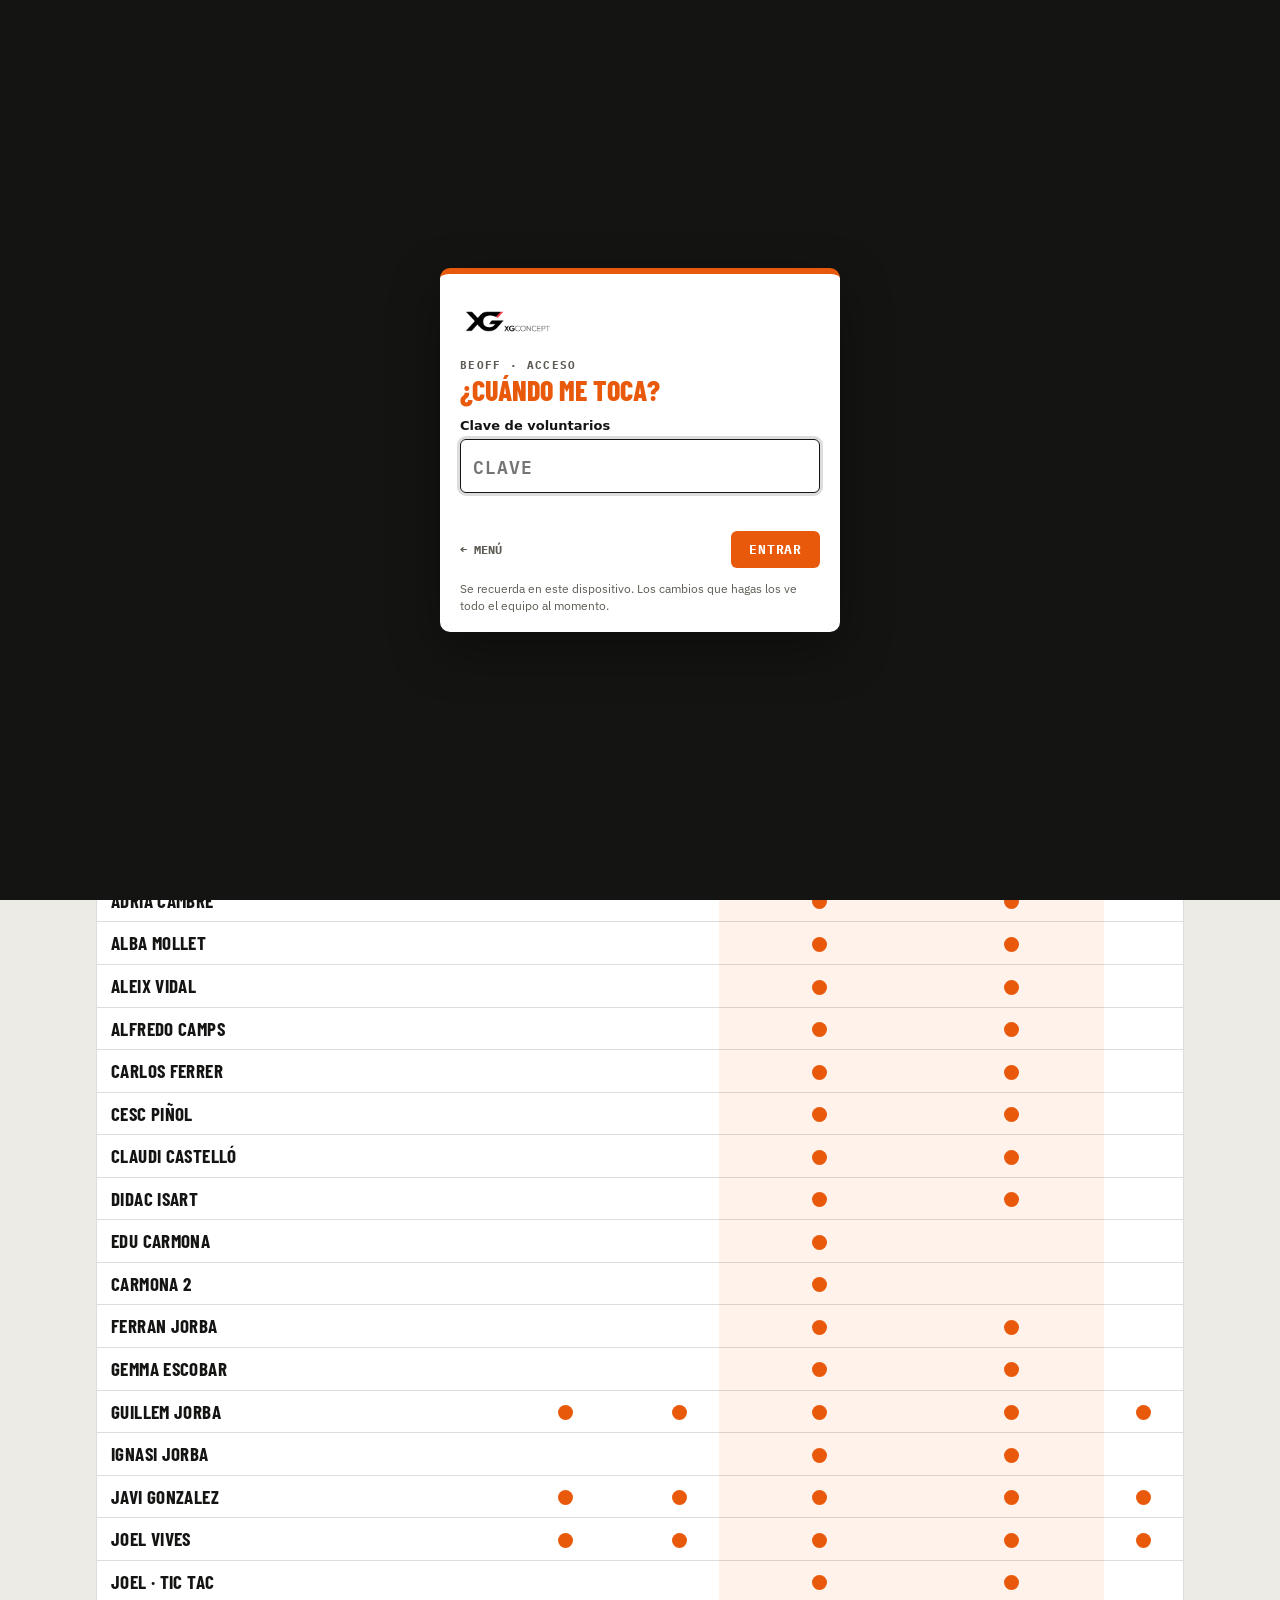
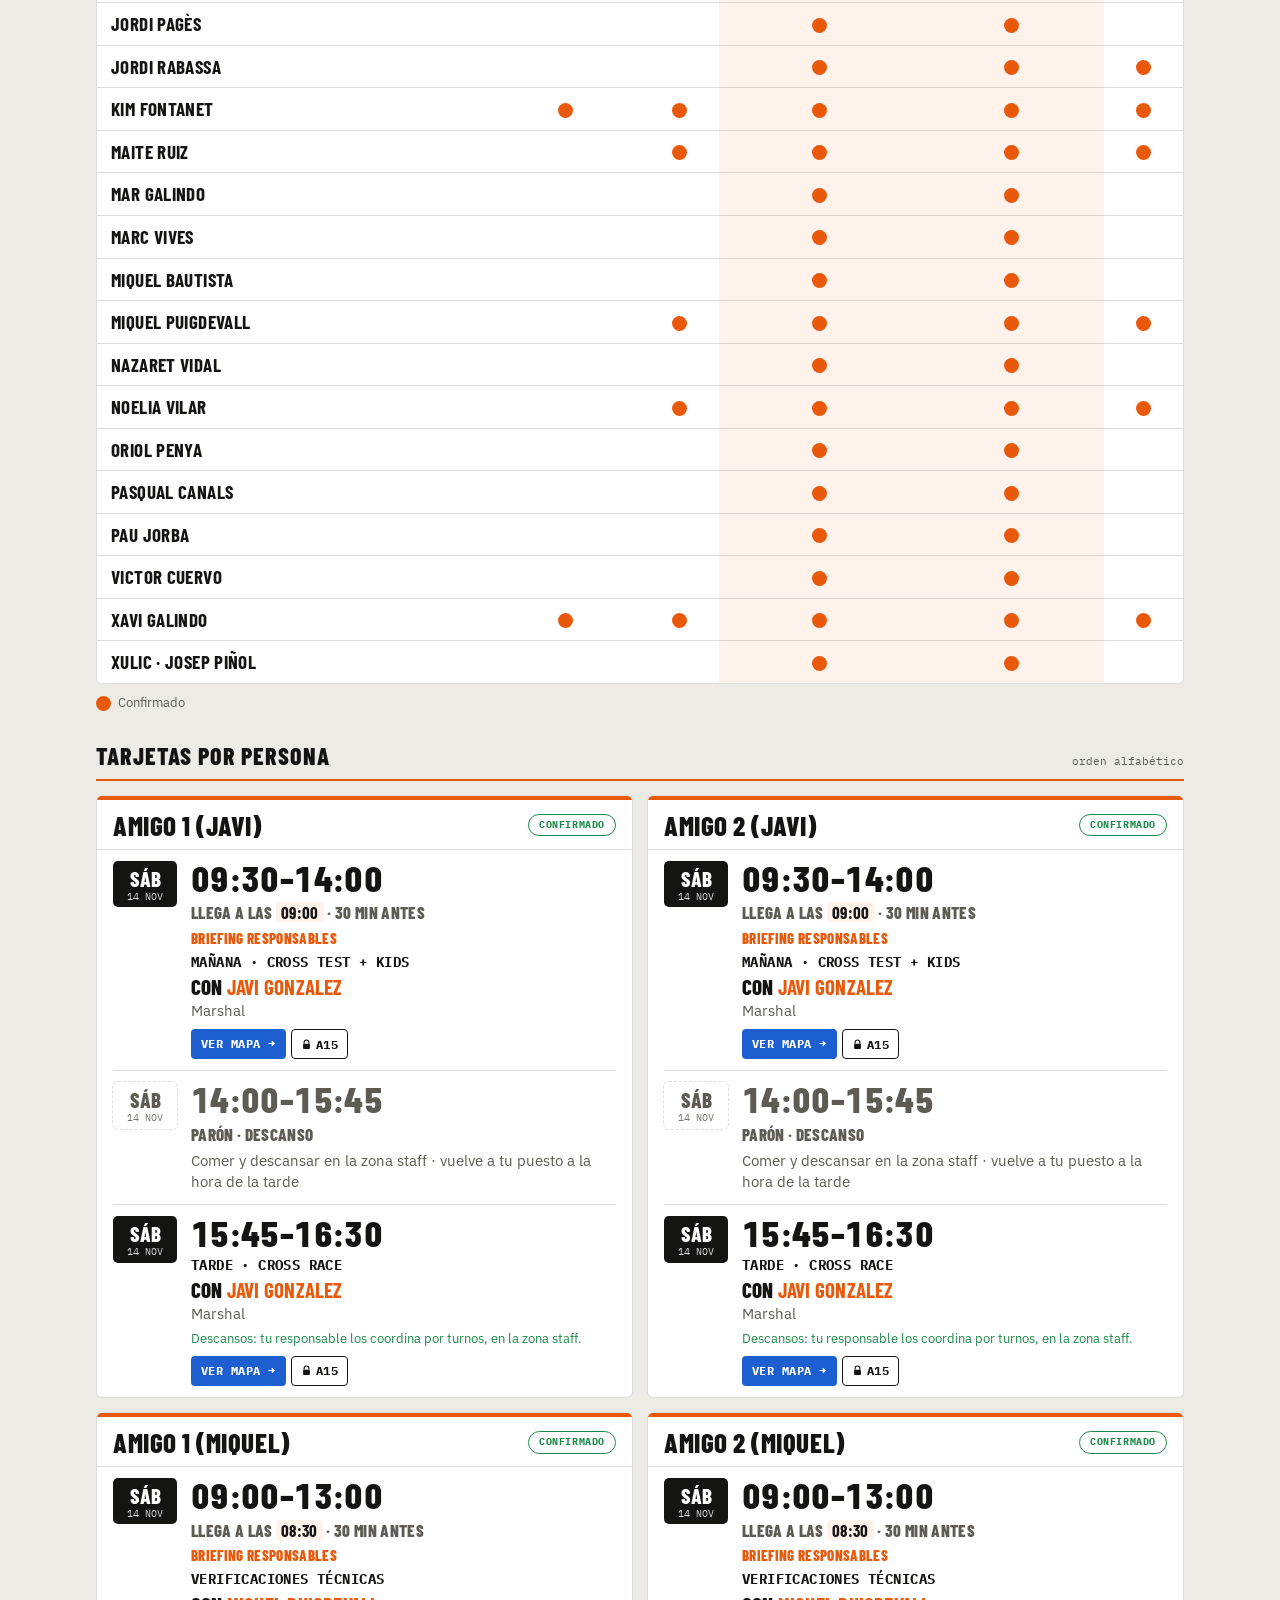
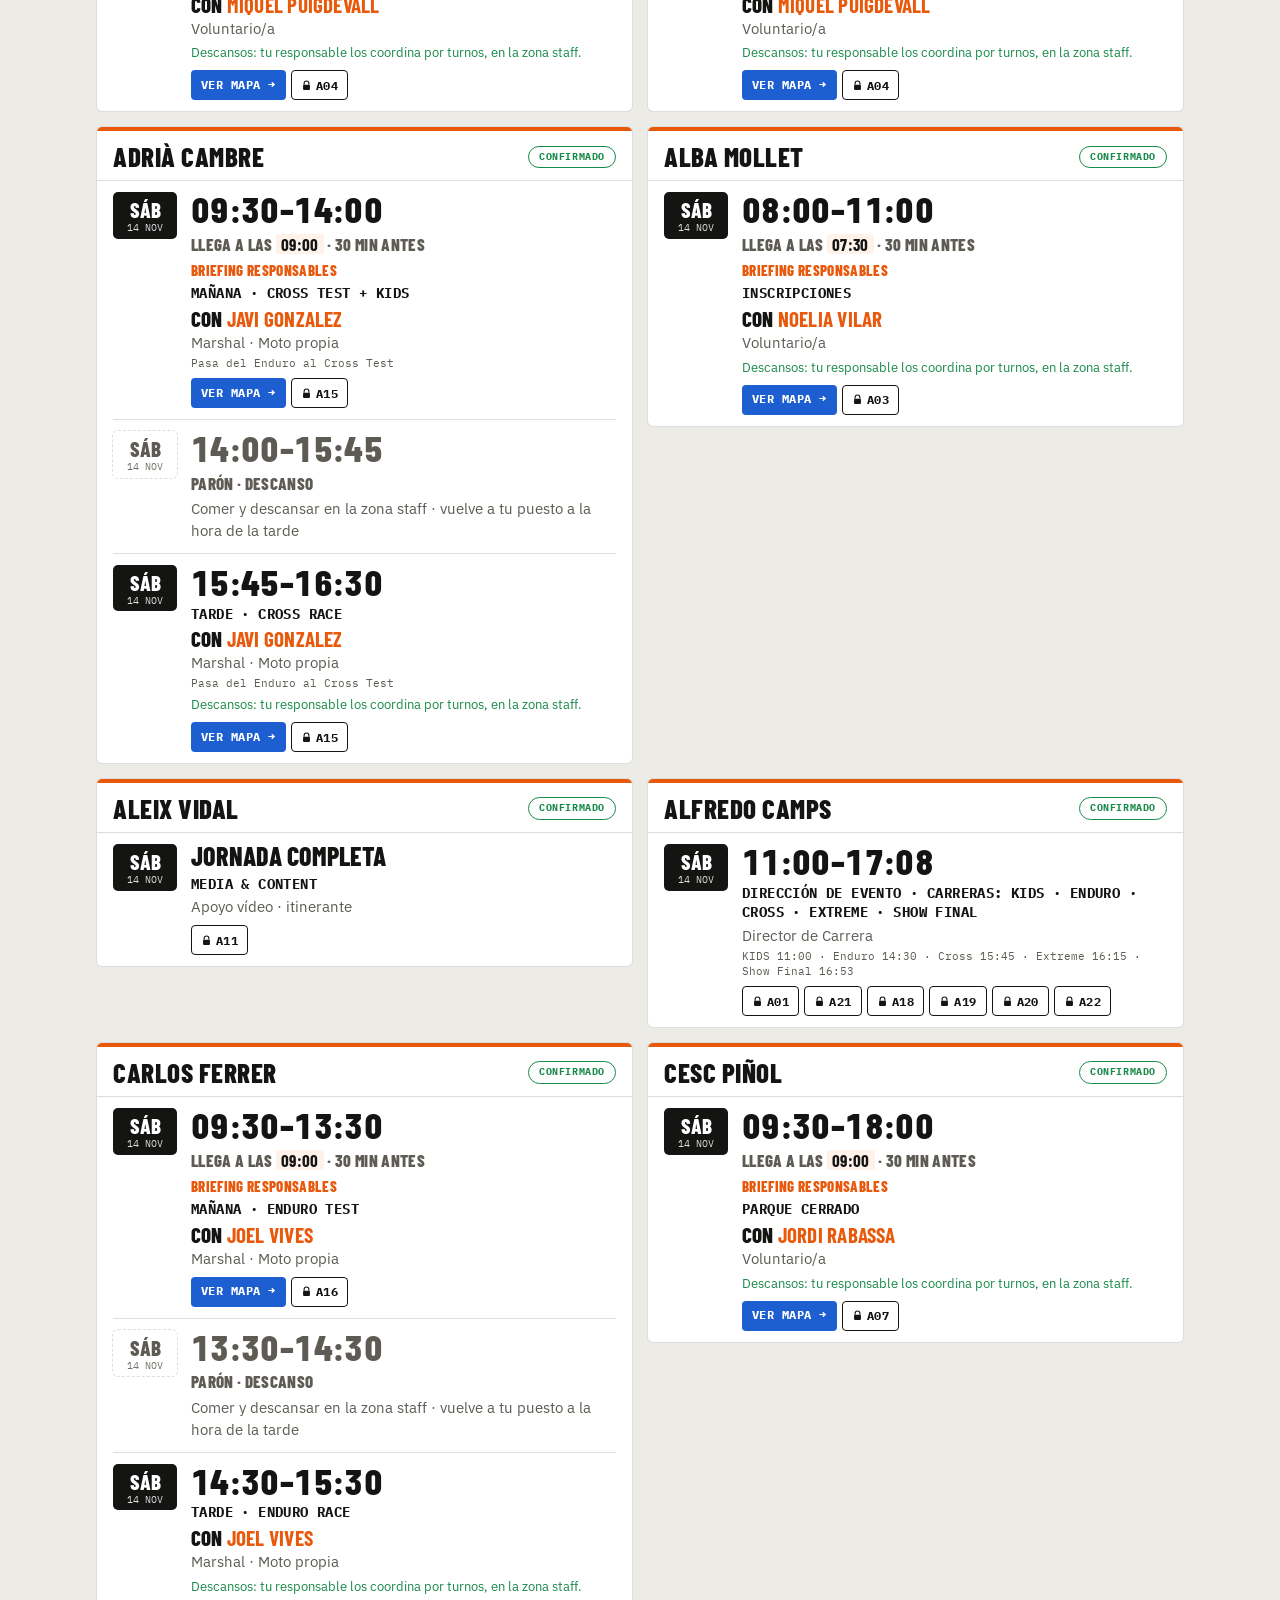
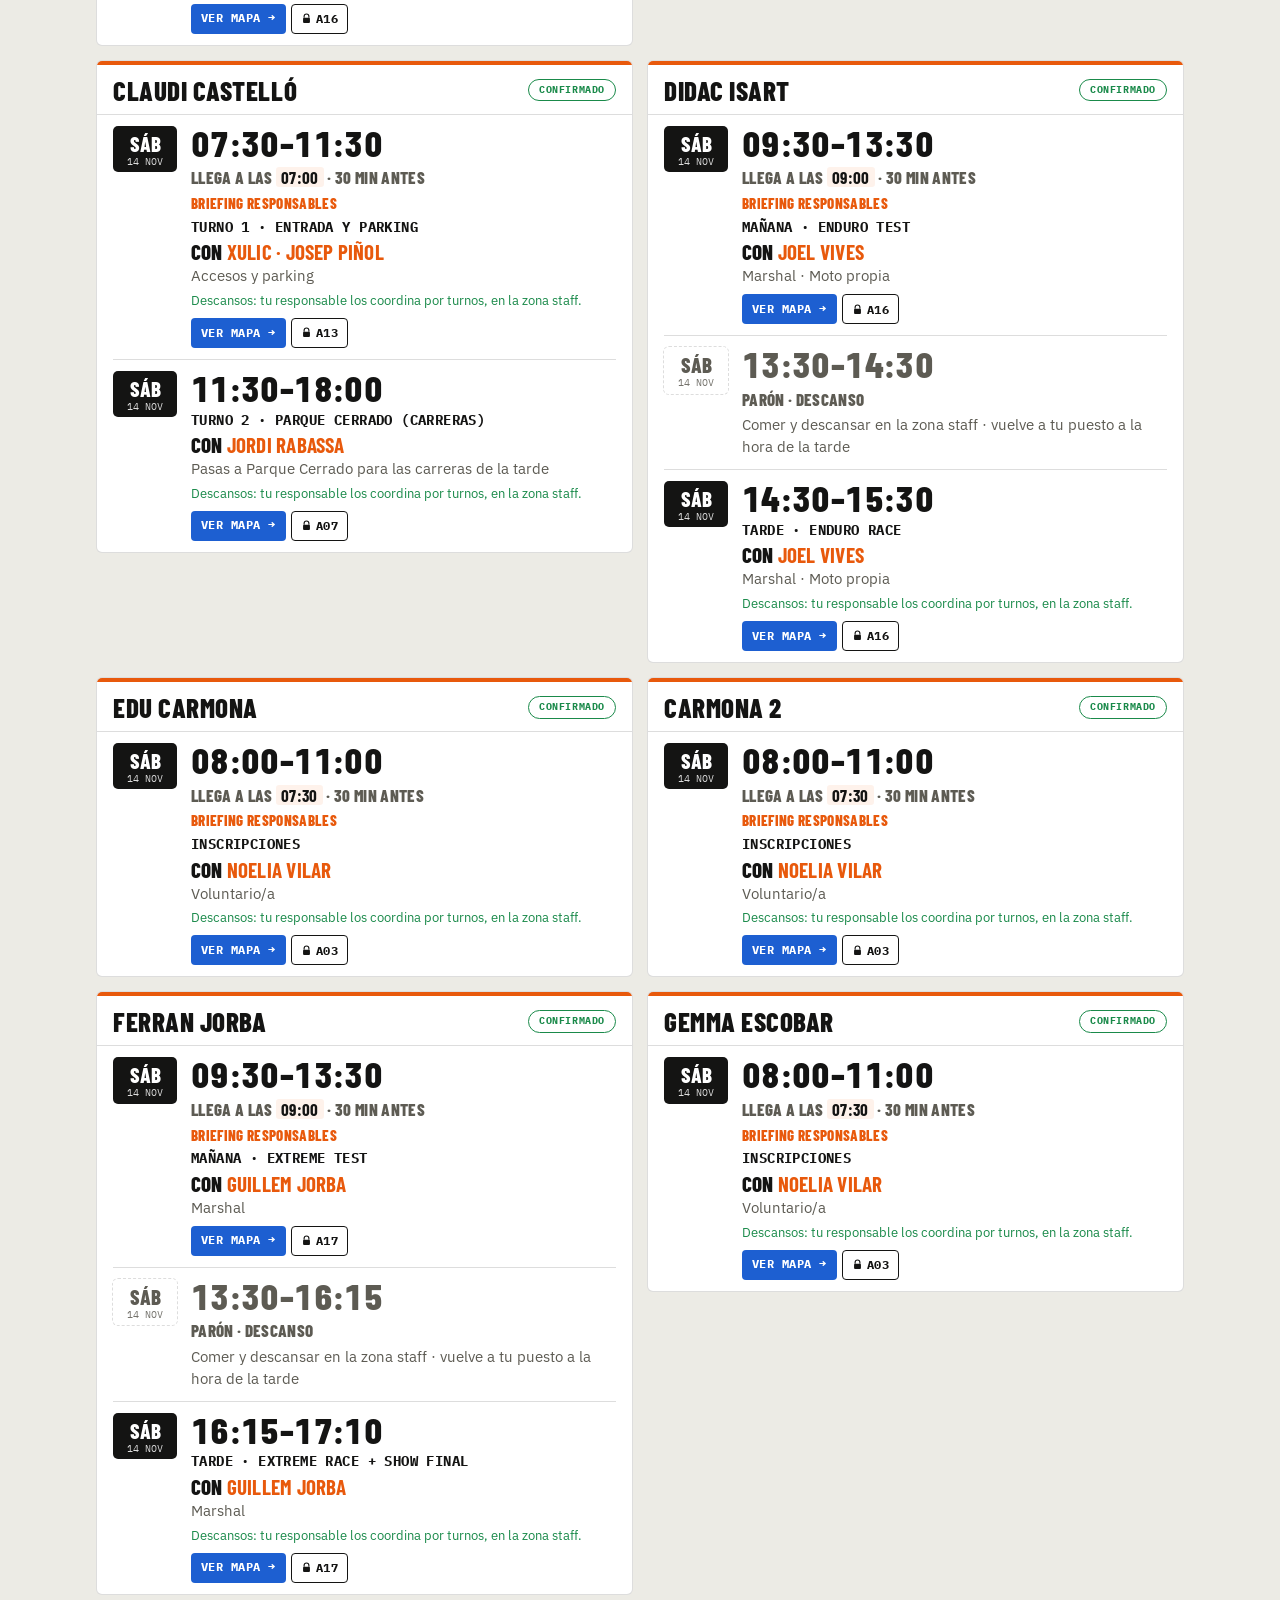
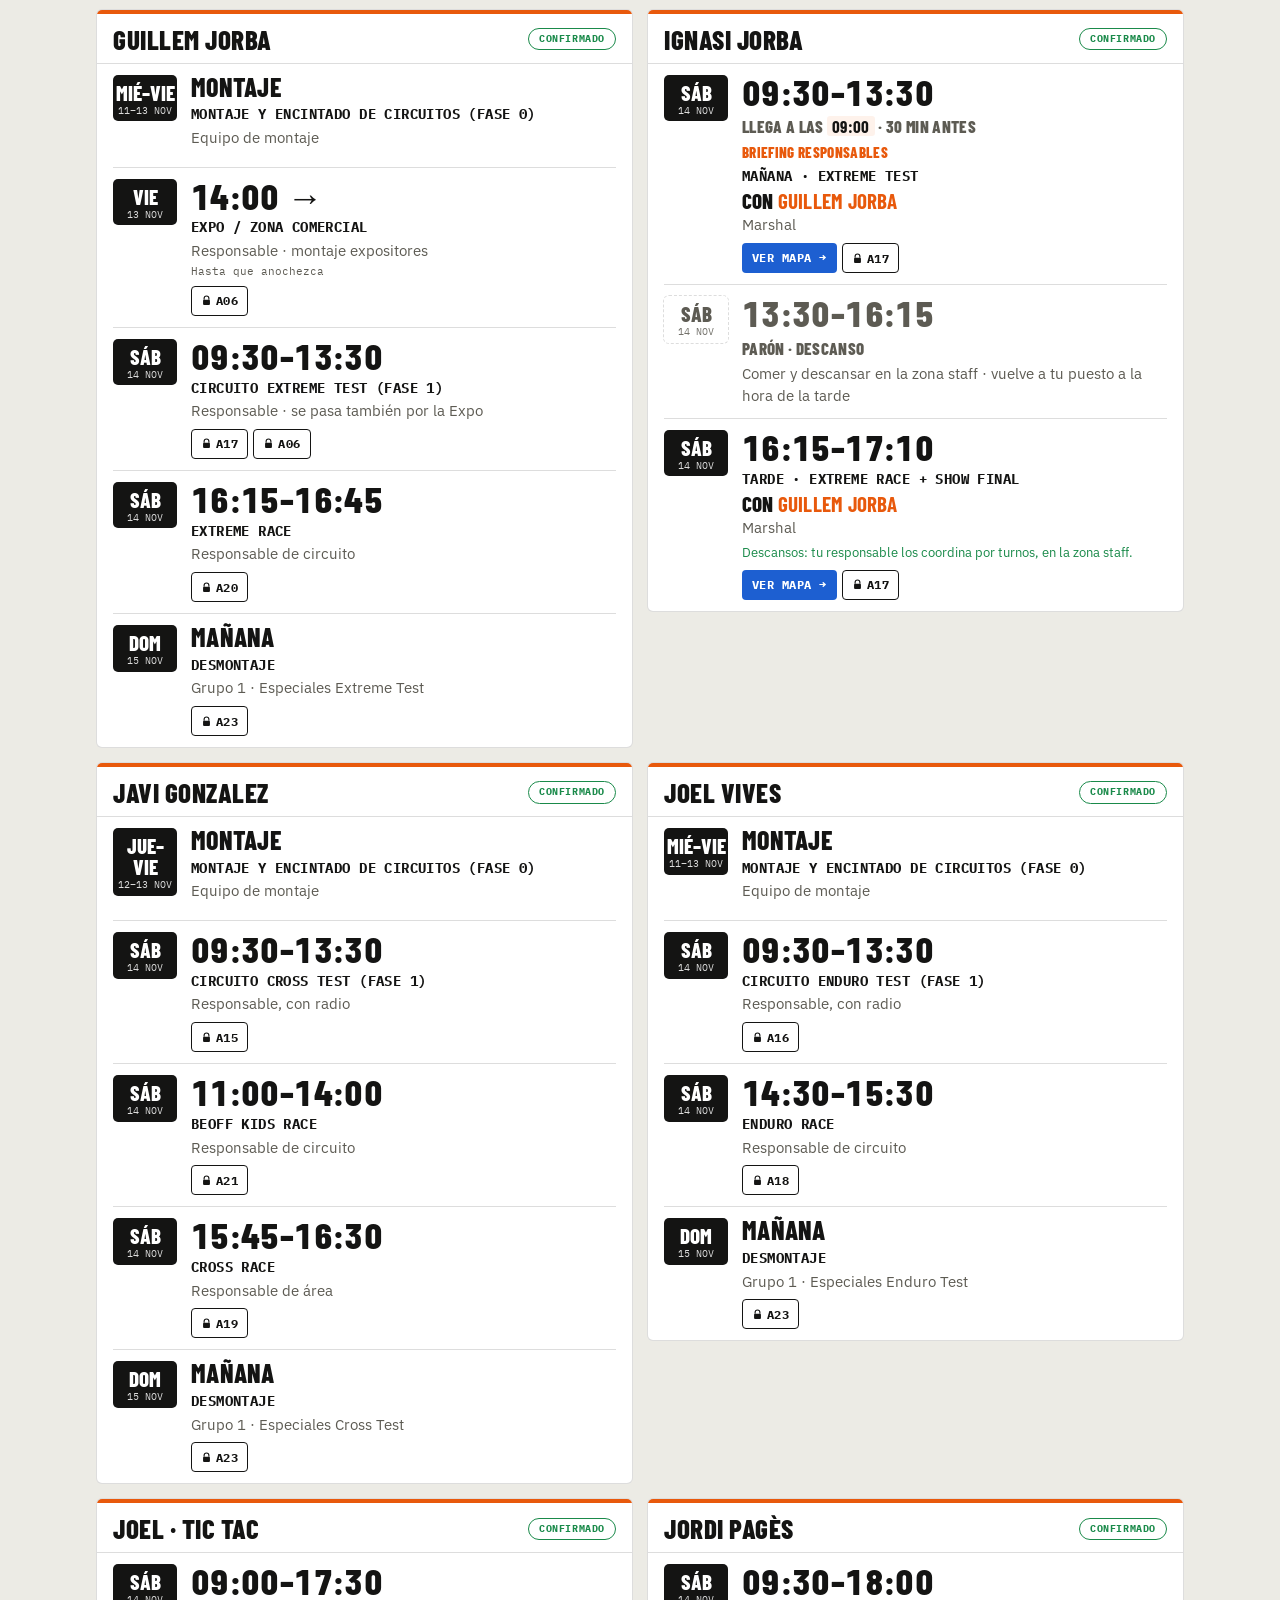
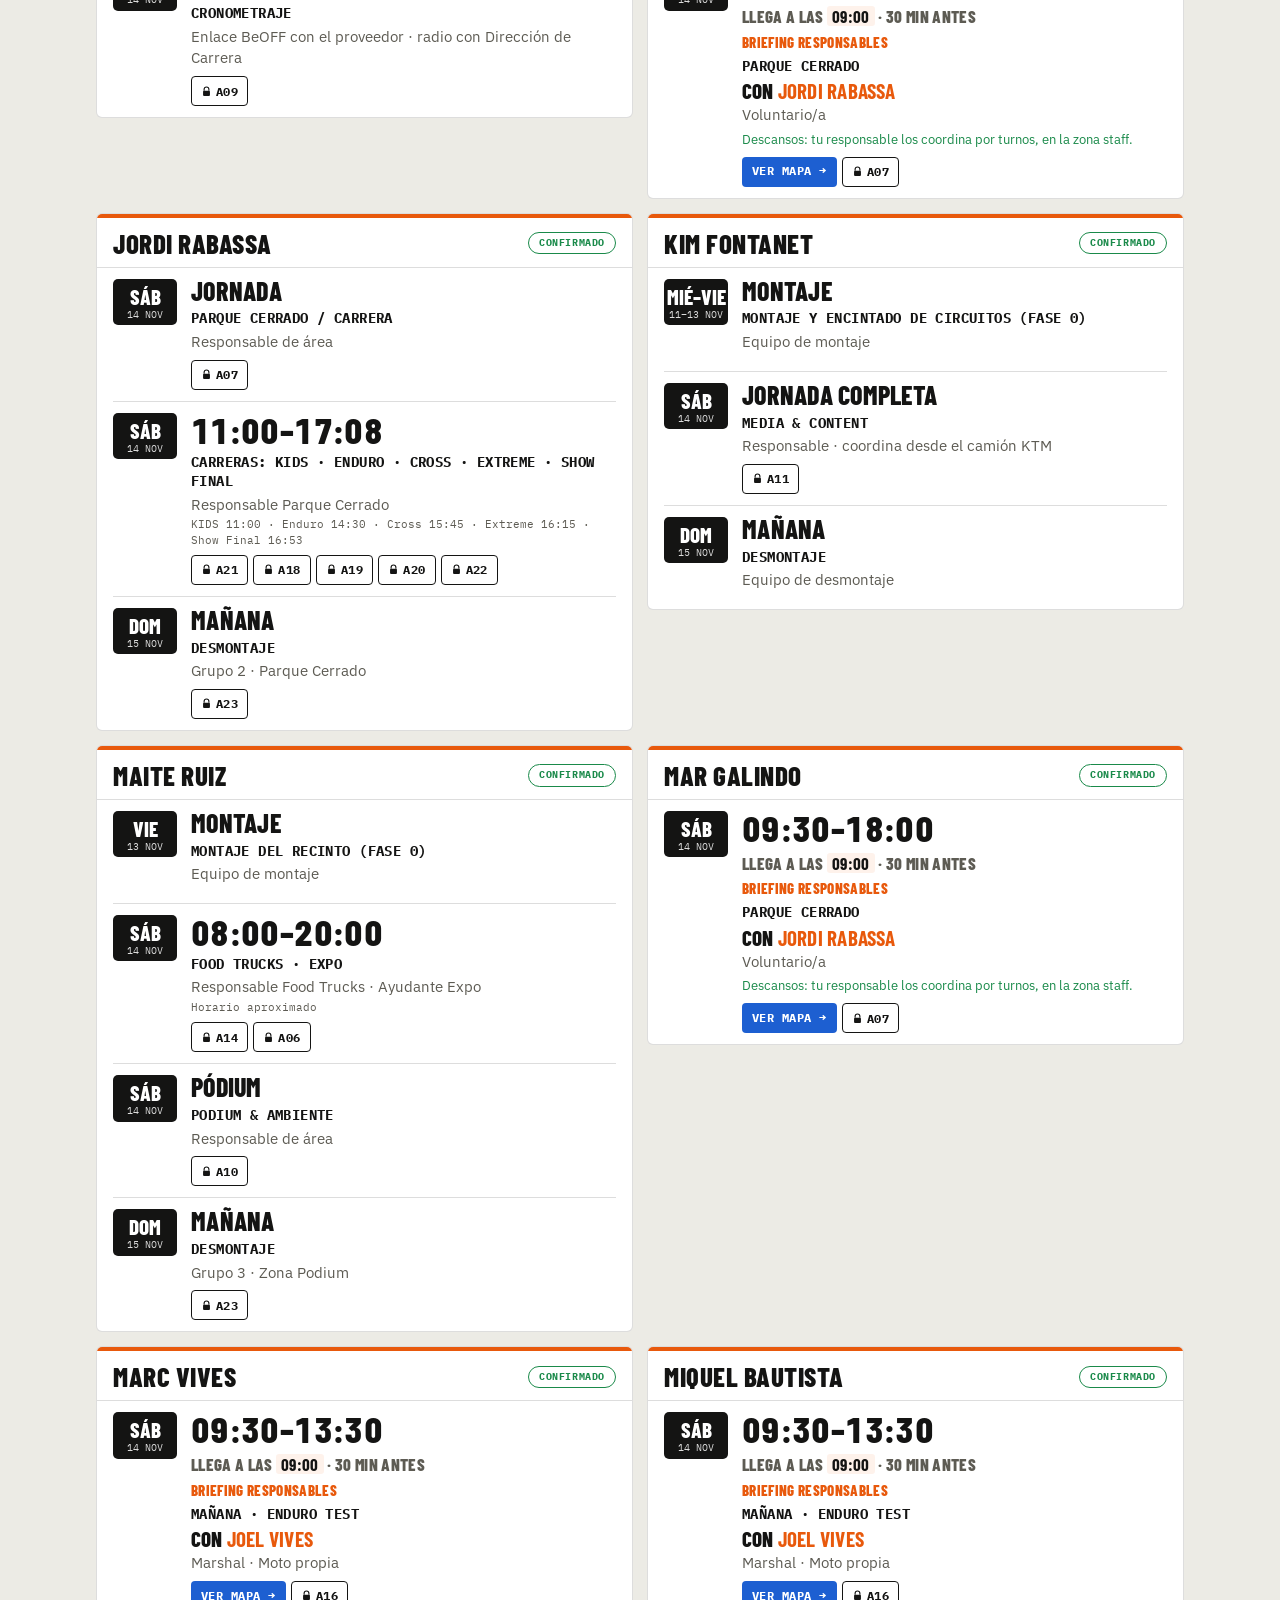
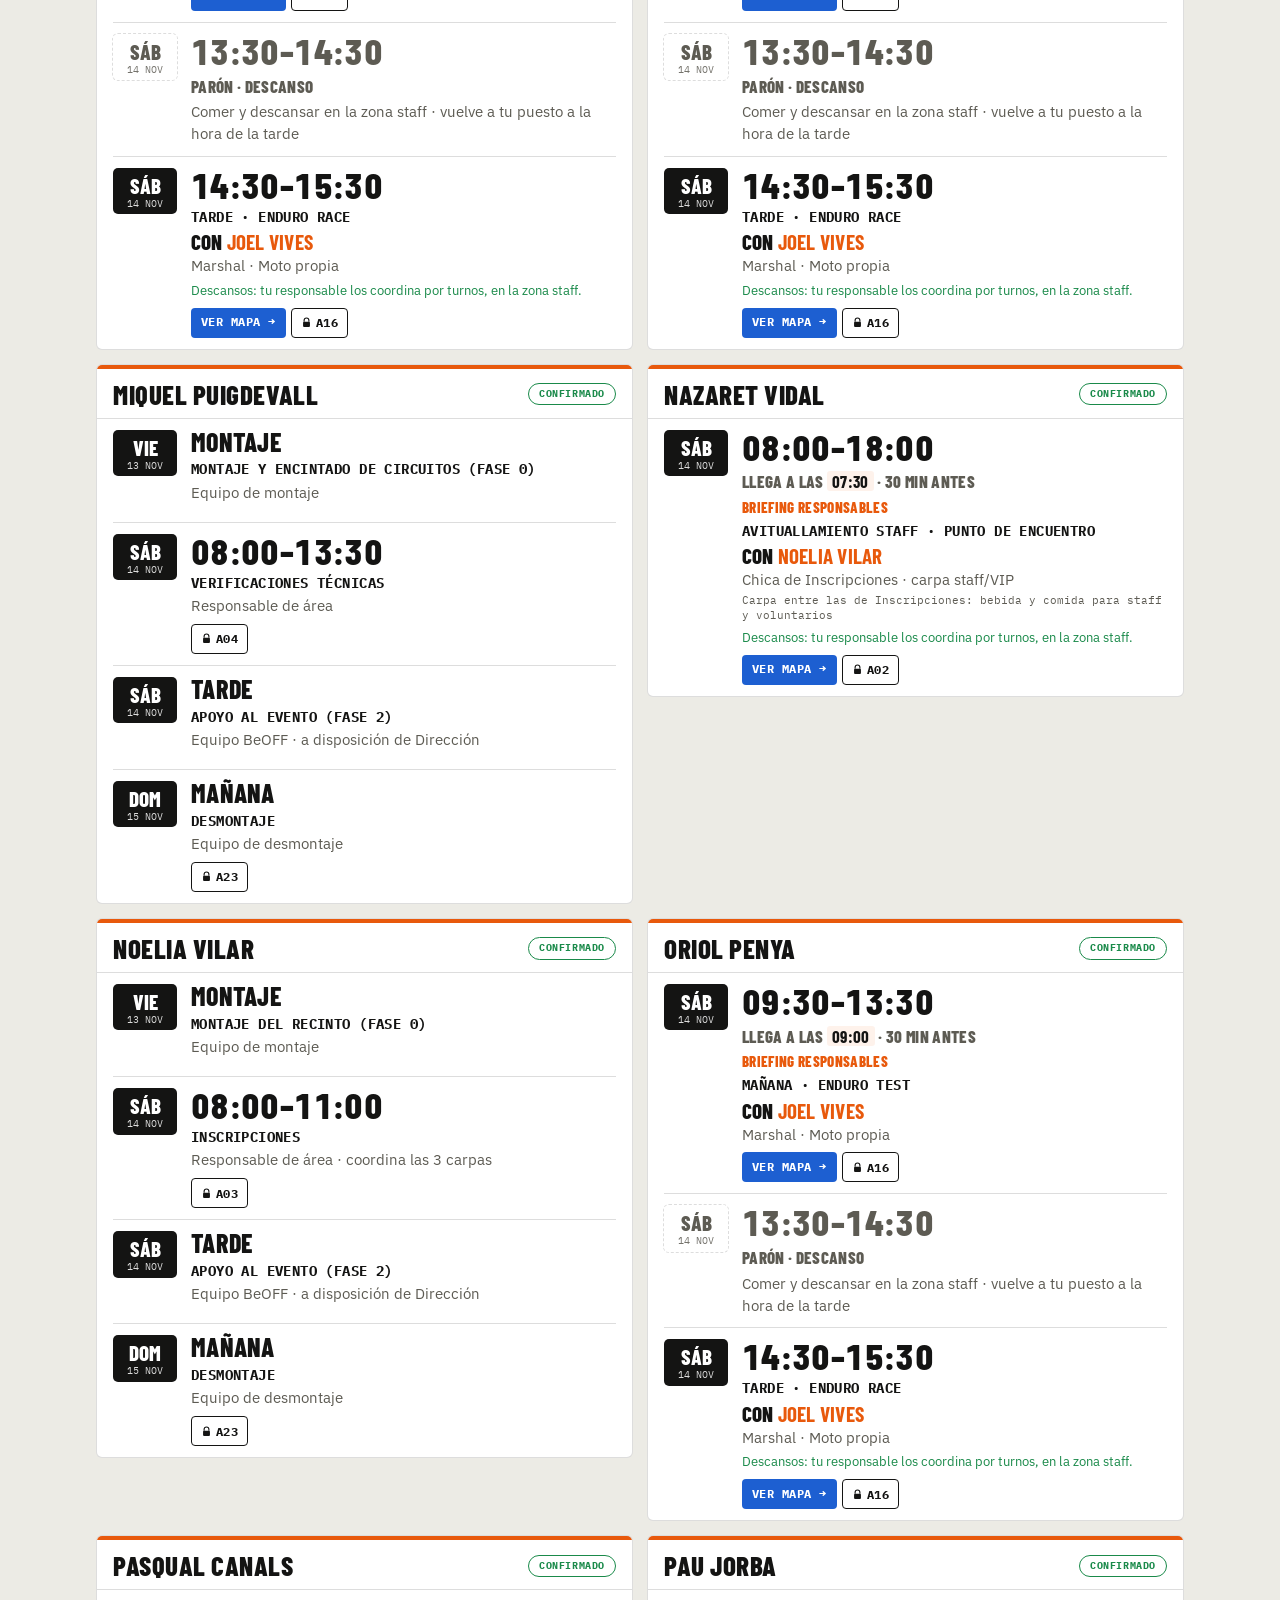
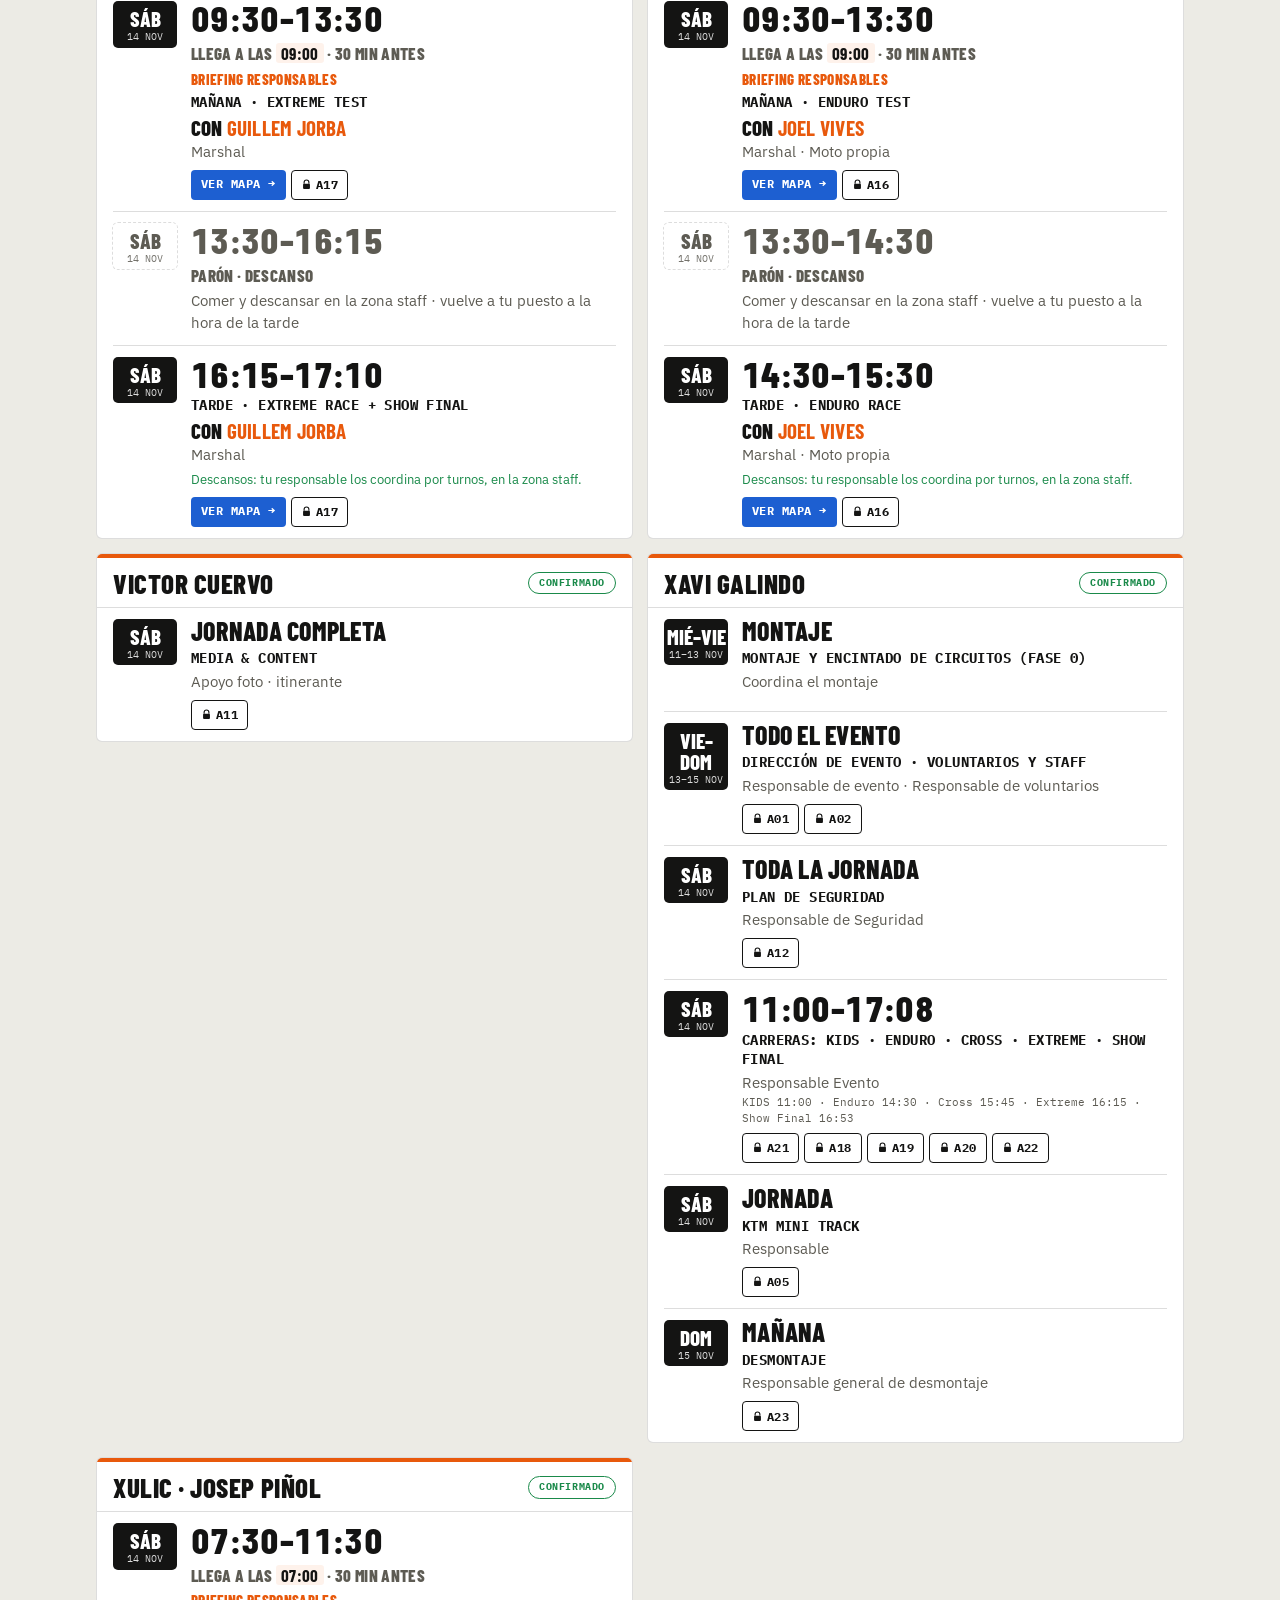
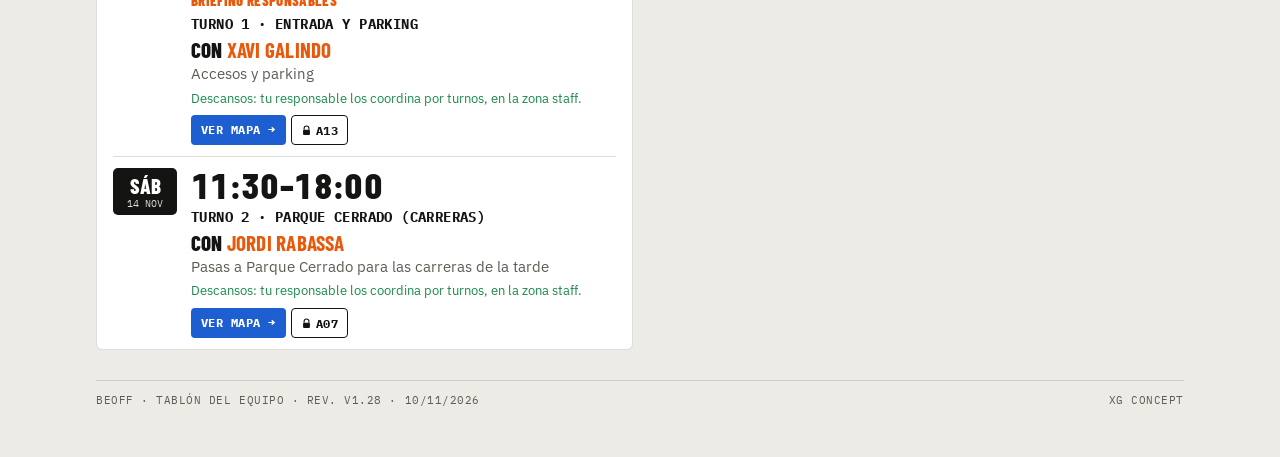
==== cuando-me-toca/index.html @ 7c9191ec "Tablon v1.28: Xulic sin viernes Co-Authored-By: Claude Opus 5.5 <noreply@anthropic.com> Claude-Sessi" ====
<!doctype html>
<html lang="es"><head><meta charset="utf-8">
<meta name="viewport" content="width=device-width,initial-scale=1,viewport-fit=cover">
<meta name="robots" content="noindex,nofollow">
<title>BeOFF · ¿Cuándo me toca?</title>
<link rel="preconnect" href="https://fonts.googleapis.com"><link rel="preconnect" href="https://fonts.gstatic.com" crossorigin>
<link rel="stylesheet" href="https://fonts.googleapis.com/css2?family=Barlow+Condensed:wght@600;700;800&family=IBM+Plex+Mono:wght@400;500;700&family=IBM+Plex+Sans:wght@400;600;700&display=swap">
<style>
:root{--ground:#ecebe5;--paper:#ffffff;--panel:#f4f3ee;--ink:#141413;--sub:#5d5b53;--hair:rgba(20,20,19,.14);
--acc:#e8590c;--acc-soft:rgba(232,89,12,.08);--ok:#1a8a4a;--amb:#b35a0c;--amb-soft:#fff4e8;--gold:#b8860b;--day:#141413;--day-ink:#ffffff;--barbg:#efede6;--phase:#fbe3d3;
--ft:"Barlow Condensed","Arial Narrow",Arial,sans-serif;--fm:"IBM Plex Mono",ui-monospace,Consolas,monospace;--fx:"IBM Plex Sans",system-ui,Arial,sans-serif;--logo-filter:none}
@media (prefers-color-scheme:dark){:root:not([data-theme="light"]){color-scheme:dark;--ground:#121211;--paper:#1c1b19;--panel:#252420;--ink:#f1efe8;--sub:#a9a69c;--hair:rgba(241,239,232,.14);
--acc:#ff7a2f;--acc-soft:rgba(255,122,47,.12);--ok:#3ec27a;--amb:#f0a052;--amb-soft:rgba(240,160,82,.12);--gold:#e0b341;--day:#f1efe8;--day-ink:#141413;--barbg:#2c2b27;--phase:#4a2a17;--logo-filter:invert(1) hue-rotate(180deg)}}
:root[data-theme="dark"]{color-scheme:dark;--ground:#121211;--paper:#1c1b19;--panel:#252420;--ink:#f1efe8;--sub:#a9a69c;--hair:rgba(241,239,232,.14);
--acc:#ff7a2f;--acc-soft:rgba(255,122,47,.12);--ok:#3ec27a;--amb:#f0a052;--amb-soft:rgba(240,160,82,.12);--gold:#e0b341;--day:#f1efe8;--day-ink:#141413;--barbg:#2c2b27;--phase:#4a2a17;--logo-filter:invert(1) hue-rotate(180deg)}
*{box-sizing:border-box}
body{background:var(--ground);color:var(--ink);font-family:var(--fx);font-size:15px;line-height:1.45}
a{color:inherit}
.wrap{max-width:1120px;margin:0 auto;padding-inline:16px;padding-block:0 48px}
/* barra */
.bar{position:sticky;top:env(safe-area-inset-top,0px);z-index:5;background:var(--paper);border-bottom:1px solid var(--ink)}
.bar .in{max-width:1120px;margin:0 auto;padding:10px 16px;display:flex;align-items:center;gap:14px}
.bar img{height:26px;width:auto;filter:var(--logo-filter)}
.bar .sep{width:1px;height:24px;background:var(--hair)}
.bar .nm{font-family:var(--ft);font-weight:800;font-size:19px;letter-spacing:.03em;text-transform:uppercase;white-space:nowrap;overflow:hidden;text-overflow:ellipsis}
.bar .nm em{font-style:normal;color:var(--acc)}
.bar .rv{margin-left:auto;font-family:var(--fm);font-size:10.5px;letter-spacing:.06em;text-transform:uppercase;color:var(--sub);white-space:nowrap}
.bar .rv b{color:var(--ink)}
/* cabecera */
.hero{padding:28px 0 18px;display:grid;grid-template-columns:1.1fr 1fr;gap:24px;align-items:end}
.eyebrow{font-family:var(--fm);font-size:11px;letter-spacing:.16em;text-transform:uppercase;color:var(--sub);margin:0 0 6px}
.hero h1{font-family:var(--ft);font-weight:800;text-transform:uppercase;font-size:clamp(44px,8vw,84px);line-height:.9;margin:0;letter-spacing:.005em;text-wrap:balance}
.hero h1 span{color:var(--acc)}
.hero p.lead{margin:12px 0 0;max-width:46ch;color:var(--sub)}
/* tira de días */
.strip{display:grid;grid-template-columns:repeat(5,1fr);gap:4px}
.strip div{background:var(--paper);border:1px solid var(--hair);border-radius:4px;padding:8px 6px;text-align:center}
.strip b{display:block;font-family:var(--ft);font-weight:800;font-size:26px;line-height:1}
.strip span{display:block;font-family:var(--fm);font-size:9.5px;letter-spacing:.06em;text-transform:uppercase;color:var(--sub);margin-top:3px}
.strip .ev{background:var(--acc);border-color:var(--acc);color:#fff}
.strip .ev span{color:#fff;opacity:.9}
.strip-cap{grid-column:1/-1;font-family:var(--fm);font-size:10px;color:var(--sub);letter-spacing:.04em;margin-top:4px}
/* buscador */
.find{position:sticky;top:calc(env(safe-area-inset-top,0px) + 47px);z-index:4;background:var(--ground);padding:10px 0;display:flex;gap:10px;align-items:center;flex-wrap:wrap}
.find label{font-family:var(--fm);font-size:11px;letter-spacing:.1em;text-transform:uppercase;color:var(--sub)}
.find input{flex:1;min-width:0;font:600 17px var(--fx);padding:11px 14px;border:1.5px solid var(--ink);border-radius:6px;background:var(--paper);color:var(--ink)}
.find input:focus{outline:3px solid var(--acc-soft);border-color:var(--acc)}
.find .cnt{font-family:var(--fm);font-size:11px;color:var(--sub);white-space:nowrap}
/* secciones */
section.blk{margin-top:26px}
.sh{display:flex;justify-content:space-between;align-items:baseline;gap:12px;flex-wrap:wrap;border-bottom:2px solid var(--acc);padding-bottom:5px;margin-bottom:14px}
.sh h2{font-family:var(--ft);font-weight:800;font-size:24px;letter-spacing:.04em;text-transform:uppercase;margin:0}
.sh small{font-family:var(--fm);font-size:11px;color:var(--sub)}
/* matriz */
.mxw{overflow-x:auto;background:var(--paper);border:1px solid var(--hair);border-radius:6px}
table.mx{width:100%;border-collapse:separate;border-spacing:0;min-width:540px}
table.mx tbody th,table.mx thead th:first-child{position:sticky;left:0;background:var(--paper);z-index:1}
table.mx thead th{font-family:var(--fm);font-size:10.5px;font-weight:700;letter-spacing:.06em;text-transform:uppercase;padding:10px 6px 8px;border-bottom:1.5px solid var(--ink);text-align:center}
table.mx thead th small{display:block;font-weight:500;color:var(--sub);letter-spacing:.02em;text-transform:none;margin-top:1px}
table.mx thead th:first-child{text-align:left;padding-left:14px}
table.mx tbody th{text-align:left;padding:7px 14px;font-family:var(--ft);font-weight:700;font-size:19px;text-transform:uppercase;letter-spacing:.02em;white-space:nowrap}
table.mx tbody th a{text-decoration:none} table.mx tbody th a:hover{color:var(--acc)}
table.mx td{text-align:center;border-top:1px solid var(--hair)} table.mx tbody th{border-top:1px solid var(--hair)}
table.mx .sab{background:var(--acc-soft)}
.d{display:inline-block;width:15px;height:15px;border-radius:50%;vertical-align:middle}
.d.ok{background:var(--acc)} .d.pd{border:2.2px solid var(--amb)}
.legend{display:flex;gap:18px;flex-wrap:wrap;font-size:13px;color:var(--sub);margin-top:10px}
.legend span{display:inline-flex;gap:7px;align-items:center}
/* tarjetas */
.cards{display:grid;grid-template-columns:repeat(2,minmax(0,1fr));gap:14px;align-items:start}
.card{background:var(--paper);border:1px solid var(--hair);border-radius:6px;overflow:hidden;scroll-margin-top:120px}
.card:target{outline:3px solid var(--acc)}
.card header{display:flex;justify-content:space-between;align-items:center;gap:10px;padding:12px 16px 10px;border-bottom:1px solid var(--hair);border-top:4px solid var(--acc)}
.card h3{margin:0;font-family:var(--ft);font-weight:800;font-size:27px;text-transform:uppercase;letter-spacing:.02em;line-height:1}
.st{font-family:var(--fm);font-size:10px;font-weight:700;letter-spacing:.06em;text-transform:uppercase;border-radius:20px;padding:3px 10px;white-space:nowrap}
.st.ok{color:var(--ok);border:1.4px solid var(--ok)} .st.pend{color:var(--amb);border:1.4px solid var(--amb);background:var(--amb-soft)}
.card ol{list-style:none;margin:0;padding:0 16px}
.shift{display:grid;grid-template-columns:64px minmax(0,1fr);grid-template-areas:"dy tm" "dy wh";column-gap:14px;row-gap:3px;padding:11px 0;border-top:1px solid var(--hair)}
.shift:first-child{border-top:0}
.dy{grid-area:dy;background:var(--day);color:var(--day-ink);border-radius:5px;text-align:center;padding:7px 2px 6px;align-self:start;line-height:1}
.dy b{display:block;font-family:var(--ft);font-weight:800;font-size:21px;text-transform:uppercase}
.dy span{display:block;font-family:var(--fm);font-size:9.5px;margin-top:3px;opacity:.85}
.tm{grid-area:tm}
.time{font-family:var(--ft);font-weight:800;font-size:36px;line-height:.95;letter-spacing:.01em;font-variant-numeric:tabular-nums}
.time.word{font-size:26px;text-transform:uppercase}
.time.tbc{color:var(--sub);font-style:italic}
.wh{grid-area:wh;display:flex;flex-direction:column;gap:2px;min-width:0}
.ar{font-family:var(--fm);font-size:11.5px;font-weight:700;letter-spacing:.03em;text-transform:uppercase}
.cg{font-size:14px;color:var(--sub)}
.note{font-family:var(--fm);font-size:10.5px;color:var(--sub)}
.flag{font-family:var(--fm);font-size:9.5px;font-weight:700;letter-spacing:.05em;text-transform:uppercase;color:var(--amb);border:1px solid var(--amb);border-radius:3px;padding:0 5px;margin-left:4px;white-space:nowrap}
.lk{display:flex;flex-wrap:wrap;gap:5px;margin-top:5px}
.pdf{font-family:var(--fm);font-size:10.5px;font-weight:700;letter-spacing:.04em;text-decoration:none;border:1.3px solid var(--ink);border-radius:4px;padding:3px 7px;display:inline-flex;gap:4px;align-items:center;min-height:26px}
a.pdf:hover,a.pdf:focus-visible{background:var(--acc);border-color:var(--acc);color:#fff;outline:none}
.pdf.off{border-style:dashed;color:var(--sub);border-color:var(--hair)}
.shift.pend .dy{background:transparent;color:var(--amb);outline:1.6px dashed var(--amb);outline-offset:-1.6px}
.shift.pend .time{color:var(--amb)}
.shift.gold .dy{background:var(--gold);color:#fff} .shift.gold .time{color:var(--gold)}
/* áreas */
.areas{list-style:none;margin:0;padding:0;display:grid;grid-template-columns:repeat(auto-fill,minmax(200px,1fr));gap:8px}
.atile{background:var(--paper);border:1px solid var(--hair);border-radius:6px;padding:10px 12px;display:grid;grid-template-columns:auto 1fr;column-gap:10px;row-gap:2px;align-items:baseline}
.ac{font-family:var(--ft);font-weight:800;font-size:22px;color:var(--acc);grid-row:span 2;line-height:1}
.an{font-family:var(--ft);font-weight:700;font-size:17px;text-transform:uppercase;line-height:1.05}
.ap{font-size:12.5px;color:var(--sub)}
.atile .pdf{grid-column:1/-1;justify-self:start;margin-top:6px}
.lockbar{display:flex;justify-content:flex-end;margin:-6px 0 10px}
.groups{display:flex;flex-direction:column;gap:18px}
.grp .gh{display:flex;justify-content:space-between;align-items:flex-end;gap:12px;margin-bottom:8px;padding-left:10px;border-left:4px solid var(--acc)}
.grp h3{margin:0;font-family:var(--ft);font-weight:800;font-size:21px;text-transform:uppercase;letter-spacing:.03em;line-height:1.05}
.grp .gh p{margin:2px 0 0;font-size:13px;color:var(--sub)}
.unl{font:700 11px var(--fm);letter-spacing:.05em;text-transform:uppercase;display:inline-flex;gap:6px;align-items:center;border:1.3px solid var(--ink);background:var(--paper);color:var(--ink);border-radius:4px;padding:6px 10px;cursor:pointer;white-space:nowrap}
.unl:hover,.unl:focus-visible{border-color:var(--acc);color:var(--acc);outline:none}
.grp.open .unl{border-color:var(--ok);color:var(--ok);cursor:default}
button.pdf{background:transparent;color:var(--ink);cursor:pointer;font-family:var(--fm)}
button.pdf:hover,button.pdf:focus-visible{border-color:var(--acc);color:var(--acc);outline:none}
.pdf .go{display:none} .pdf.open .lock{display:none} .pdf.open .go{display:inline}
a.pdf.open{border-color:var(--ok)}
.lock{width:11px;height:11px;flex:none}
[hidden]{display:none!important}
/* diálogo de clave */
.dlg{position:fixed;inset:0;z-index:20;display:grid;place-items:center;padding:16px;background:rgba(10,10,9,.55)}
.dlg .box{width:min(420px,100%);background:var(--paper);color:var(--ink);border-radius:8px;border-top:5px solid var(--acc);padding:20px 20px 18px;box-shadow:0 12px 40px rgba(0,0,0,.35)}
.dlg .k{font:700 11px var(--fm);letter-spacing:.12em;text-transform:uppercase;color:var(--sub);margin:0}
.dlg h4{margin:4px 0 12px;font-family:var(--ft);font-weight:800;font-size:26px;text-transform:uppercase;line-height:1}
.dlg label{font:600 13px var(--fx);display:block;margin-bottom:6px}
.dlg input{width:100%;font:600 18px var(--fm);letter-spacing:.06em;padding:11px 12px;border:1.5px solid var(--ink);border-radius:6px;background:var(--paper);color:var(--ink);text-transform:uppercase}
.dlg input:focus{outline:3px solid var(--acc-soft);border-color:var(--acc)}
.dlg .err{color:#d7263d;font-size:13px;margin:8px 0 0;min-height:18px}
.dlg .row{display:flex;gap:8px;justify-content:flex-end;margin-top:12px}
.dlg .row button{font:700 12px var(--fm);letter-spacing:.06em;text-transform:uppercase;padding:10px 14px;border-radius:5px;cursor:pointer;border:1.3px solid var(--ink);background:var(--paper);color:var(--ink)}
.dlg .row button.pri{background:var(--acc);border-color:var(--acc);color:#fff}
.dlg .list{display:flex;flex-direction:column;gap:6px;margin-top:4px}
.dlg .list a{display:flex;justify-content:space-between;gap:10px;text-decoration:none;border:1.3px solid var(--hair);border-radius:6px;padding:10px 12px;font:600 14px var(--fx)}
.dlg .list a:hover{border-color:var(--acc);color:var(--acc)}
.dlg .list b{font-family:var(--fm);color:var(--acc)}
.dlg .hint{font-size:12px;color:var(--sub);margin:10px 0 0}
/* vacantes */
.vw2{overflow-x:auto;background:var(--paper);border:1px solid var(--hair);border-radius:6px}
table.vac{width:100%;border-collapse:collapse;font-size:13.5px;min-width:560px}
table.vac th{font-family:var(--fm);font-size:10px;letter-spacing:.08em;text-transform:uppercase;color:var(--sub);text-align:left;padding:9px 12px;border-bottom:1.5px solid var(--ink)}
table.vac td{padding:8px 12px;border-top:1px solid var(--hair);vertical-align:middle}
.va{font-family:var(--fm);font-weight:700;font-size:11.5px;text-transform:uppercase;white-space:nowrap}
.vw{font-family:var(--fm);font-size:11.5px;white-space:nowrap}
.vn{font-family:var(--ft);font-weight:800;font-size:24px;color:var(--amb);text-align:center}
.foot{margin-top:30px;padding-top:12px;border-top:1px solid var(--hair);display:flex;justify-content:space-between;gap:12px;flex-wrap:wrap;font-family:var(--fm);font-size:10.5px;letter-spacing:.05em;text-transform:uppercase;color:var(--sub)}
.empty{padding:18px;background:var(--paper);border:1px dashed var(--hair);border-radius:6px;color:var(--sub)}
/* pestañas */
.panel .blk{scroll-margin-top:64px}
.tabs-k{display:flex;align-items:center;gap:6px;margin:6px 0 8px;font:700 11px var(--fm);letter-spacing:.12em;text-transform:uppercase;color:var(--acc)}
.tabs-k svg{width:14px;height:14px;fill:none;stroke:currentColor;stroke-width:2.4;stroke-linecap:round;stroke-linejoin:round}
.tabs{display:grid;grid-template-columns:repeat(3,minmax(0,1fr));gap:10px;margin:0 0 16px}
.tab{position:relative;display:flex;align-items:center;gap:12px;text-align:left;padding:12px 14px;background:var(--paper);color:var(--ink);border:2px solid var(--ink);border-radius:10px;box-shadow:0 4px 0 var(--ink);cursor:pointer;font-family:var(--fx);transition:transform .12s,box-shadow .12s,border-color .12s,background .12s}
.tab .ti{flex:none;width:34px;height:34px;padding:6px;border-radius:50%;background:var(--acc-soft);fill:none;stroke:var(--acc);stroke-width:2;stroke-linecap:round;stroke-linejoin:round}
.tab .tt{flex:1;min-width:0;display:flex;flex-direction:column;gap:1px}
.tab .tt b{font:800 19px var(--ft);letter-spacing:.03em;text-transform:uppercase;line-height:1}
.tab .tt small{font-size:12px;color:var(--sub);line-height:1.25}
.tab .tgo{flex:none;font:700 10.5px var(--fm);letter-spacing:.06em;text-transform:uppercase;border-radius:20px;padding:5px 10px;white-space:nowrap;background:var(--ink);color:var(--paper)}
.tab .tgo i{font-style:normal}
.tab .t-on{display:none}
.tab:hover{border-color:var(--acc);box-shadow:0 4px 0 var(--acc);transform:translateY(-2px)}
.tab:hover .tgo{background:var(--acc);color:#fff}
.tab:active{transform:translateY(3px);box-shadow:0 1px 0 var(--ink)}
.tab.on{background:var(--acc);border-color:var(--acc);color:#fff;box-shadow:0 4px 0 #9a3a07;cursor:default;transform:none}
.tab.on .ti{background:rgba(255,255,255,.2);stroke:#fff}
.tab.on .tt small{color:rgba(255,255,255,.9)}
.tab.on .tgo{background:#fff;color:var(--acc)}
.tab.on .t-on{display:inline} .tab.on .t-off{display:none}
.tab.on::after{content:"";position:absolute;left:50%;bottom:-13px;transform:translateX(-50%);border:8px solid transparent;border-top-color:#9a3a07}
.tab:focus-visible{outline:3px solid var(--acc);outline-offset:3px}
@media (prefers-reduced-motion:no-preference){.tab:not(.on) .tgo{animation:tgo 1.6s ease-in-out 3}}
@keyframes tgo{0%,100%{transform:none}50%{transform:translateX(4px)}}
@media (max-width:760px){.tabs{grid-template-columns:1fr;gap:8px} .tab{padding:10px 12px} .tab.on::after{display:none}}
/* horario */
.daytabs{display:grid;grid-template-columns:repeat(3,1fr);gap:6px;margin-bottom:12px}
.dt{border:1.5px solid var(--hair);background:var(--paper);color:var(--ink);border-radius:6px;padding:8px 6px;cursor:pointer;text-align:center}
.dt b{display:block;font:800 22px var(--ft);text-transform:uppercase;line-height:1}
.dt span{display:block;font:500 10px var(--fm);letter-spacing:.05em;text-transform:uppercase;color:var(--sub);margin-top:3px}
.dt.on{background:var(--acc);border-color:var(--acc);color:#fff} .dt.on span{color:#fff}
.nowbox{background:var(--ink);color:var(--paper);border-radius:6px;padding:10px 14px;margin-bottom:12px;display:grid;gap:4px}
.nowbox .nk{font:700 10px var(--fm);letter-spacing:.12em;text-transform:uppercase;color:#ff7a2f}
.nowbox .ni{font-size:13.5px} .nowbox .ni b{font-family:var(--fm)}
.filt{display:flex;flex-direction:column;gap:8px;margin-bottom:12px}
.frow{display:flex;gap:10px;align-items:flex-start}
.flab{flex:none;width:112px;font:700 10px var(--fm);letter-spacing:.08em;text-transform:uppercase;color:var(--sub);padding-top:7px}
.chips{display:flex;flex-wrap:wrap;gap:5px}
.fc{font:700 11px var(--fm);letter-spacing:.03em;border:1.3px solid var(--hair);background:var(--paper);color:var(--ink);border-radius:20px;padding:5px 11px;cursor:pointer;white-space:nowrap}
.fc.on{background:var(--ink);border-color:var(--ink);color:var(--paper)}
.fc.all.on{background:var(--acc);border-color:var(--acc);color:#fff}
.frow.mode{align-items:center;justify-content:space-between} .frow.mode .flab{width:auto;padding:0}
.seg{display:inline-flex;border:1.3px solid var(--ink);border-radius:6px;overflow:hidden}
.seg button{font:700 11px var(--fm);letter-spacing:.05em;text-transform:uppercase;padding:7px 12px;border:0;background:var(--paper);color:var(--ink);cursor:pointer}
.seg button.on{background:var(--ink);color:var(--paper)}
.tl{overflow-x:auto;background:var(--paper);border:1px solid var(--hair);border-radius:6px;-webkit-overflow-scrolling:touch;cursor:grab}
.tl.drag{cursor:grabbing;user-select:none;-webkit-user-select:none} .tl.drag .gb{pointer-events:none}
.tl-hint{display:flex;align-items:center;gap:6px;margin:0 0 6px;font:700 10.5px var(--fm);letter-spacing:.05em;text-transform:uppercase;color:var(--sub)}
.tl-top{overflow-x:auto;overflow-y:hidden;height:14px;margin:0 0 4px} .tl-top div{height:1px}
.tl-in{position:relative}
.tl-head{display:flex;height:58px;border-bottom:1.5px solid var(--ink)}
.tl-corner{position:sticky;left:0;z-index:4;flex:none;background:var(--paper);border-right:1px solid var(--hair);font:700 10px var(--fm);letter-spacing:.08em;text-transform:uppercase;color:var(--sub);padding:8px}
.tl-hours{position:relative;flex:none}
.tl-h{position:absolute;top:6px;transform:translateX(-50%);font:700 11px var(--fm);color:var(--ink)} .tl-h:first-child{transform:none;margin-left:4px}
.gb.sm{padding:0 4px;text-align:center;font:700 10.5px var(--fm)}
.tl-hl{position:absolute;transform:translateX(-50%);font:700 9px var(--fm);letter-spacing:.03em;background:var(--ink);color:var(--paper);padding:1px 6px;border-radius:3px;white-space:nowrap}
.tl-grp{height:26px;border-top:1px solid var(--hair);background:var(--panel)}
.tl-grp span{position:sticky;left:0;display:inline-block;padding:6px 8px;font:700 10px var(--fm);letter-spacing:.08em;text-transform:uppercase;color:var(--acc)}
.tl-row{display:flex;border-top:1px solid var(--hair)}
.tl-lab{position:sticky;left:0;z-index:3;flex:none;background:var(--paper);border-right:1px solid var(--hair);padding:5px 8px;display:flex;gap:6px;align-items:baseline;line-height:1.1}
.tl-lab b{font:800 15px var(--ft);color:var(--acc)} .tl-lab span{font:700 13px var(--ft);text-transform:uppercase}
.tl-track{position:relative;flex:none}
.gb{position:absolute;height:24px;border:0;border-left:3px solid var(--acc);border-radius:4px;background:var(--barbg);color:var(--ink);font:600 11.5px var(--fx);text-align:left;padding:0 6px;white-space:nowrap;overflow:hidden;text-overflow:ellipsis;cursor:pointer;z-index:2}
.gb:hover,.gb:focus-visible{outline:2px solid var(--ink);outline-offset:0}
.gb.k-phase{background:var(--phase);}
.gb.k-race{background:var(--acc);color:#fff;border-left-color:var(--ink);font-weight:700}
.gb.k-show{background:var(--gold);color:#fff;border-left-color:var(--ink);font-weight:700}
.gb.fix{box-shadow:inset 0 0 0 1.5px var(--amb);}
.tl-ov{position:absolute;top:0;bottom:0;pointer-events:none}
.tl-hit{position:absolute;top:0;bottom:0;border-left:1.5px dashed var(--ink);opacity:.4;z-index:1;pointer-events:none}
.tl-now{position:absolute;top:0;bottom:0;border-left:2px solid #d7263d;z-index:3;pointer-events:none}
.tl-nowl{position:absolute;bottom:2px;transform:translateX(-50%);font:700 9px var(--fm);color:#fff;background:#d7263d;padding:1px 5px;border-radius:3px;white-space:nowrap;z-index:2}
.tl-leg{display:flex;flex-wrap:wrap;gap:14px;font-size:12.5px;color:var(--sub);margin-top:10px}
.tl-leg span{display:inline-flex;gap:6px;align-items:center}
.lg{display:inline-block;width:22px;height:12px;border-radius:3px;background:var(--barbg);border-left:3px solid var(--acc)}
.lg.phase{background:var(--phase)} .lg.race{background:var(--acc);border-left-color:var(--ink)} .lg.show{background:var(--gold);border-left-color:var(--ink)}
.lg.fix{box-shadow:inset 0 0 0 1.5px var(--amb)} .lg.hit{width:0;height:14px;border-left:1.5px dashed var(--ink);background:none;border-radius:0}
.src{font-size:12px;color:var(--sub);margin:6px 0 0}
.hlist{background:var(--paper);border:1px solid var(--hair);border-radius:6px}
.lh{font:800 18px var(--ft);padding:8px 14px 4px;border-top:1px solid var(--hair);color:var(--acc)} .lh:first-child{border-top:0}
.li{display:grid;grid-template-columns:96px 48px 1fr;gap:10px;padding:8px 14px;border-top:1px solid var(--hair);cursor:pointer;align-items:baseline}
.li:hover{background:var(--panel)}
.li .tt{font:700 13px var(--fm)} .li .cd{font:800 15px var(--ft);color:var(--acc)}
.li .tx{font-size:13.5px;line-height:1.35} .li .tx small{display:block;color:var(--sub);font-size:12px}
.li.k-race .tx,.li.k-show .tx{font-weight:700} .li.fix .tt{color:var(--amb)}
.det .big{font:800 34px var(--ft);line-height:1;margin:2px 0 8px}
.det dl{display:grid;grid-template-columns:auto 1fr;gap:4px 10px;font-size:13.5px;margin:8px 0} .det dt{font:700 10px var(--fm);letter-spacing:.06em;text-transform:uppercase;color:var(--sub);padding-top:3px} .det dd{margin:0}
.det .nt{background:var(--amb-soft);border-left:3px solid var(--amb);padding:7px 10px;font-size:12.5px;margin:8px 0}
@media (max-width:600px){.frow{flex-direction:column;gap:4px} .flab{width:auto;padding:0} .frow.mode{flex-direction:row} .li{grid-template-columns:82px 40px 1fr;padding:8px 10px} .chips{flex-wrap:nowrap;overflow-x:auto;max-width:100%;padding-bottom:4px;scrollbar-width:none;-webkit-overflow-scrolling:touch} .chips::-webkit-scrollbar{display:none} .frow{min-width:0}}
@media (max-width:820px){.hero{grid-template-columns:1fr;gap:18px} .cards{grid-template-columns:1fr}}
@media (max-width:480px){.bar .sep{display:none} .bar img{height:20px} .bar .nm{font-size:15px} .bar .rv{font-size:9.5px} .bar .rv span{display:none} table.mx tbody th{font-size:15px;padding:7px 10px} table.mx thead th{font-size:9.5px;padding:8px 3px} .time{font-size:31px} .time.word{font-size:22px} .card h3{font-size:23px} .strip b{font-size:21px}}
@media (prefers-reduced-motion:no-preference){html{scroll-behavior:smooth}}

.who{font-family:var(--ft);font-weight:800;font-size:21px;line-height:1.05;text-transform:uppercase;letter-spacing:.01em;margin-top:2px}
.who b{color:var(--acc)}
.card .ar{font-size:13.5px}
.card .cg{font-size:15px}
.mapb{font-family:var(--fm);font-size:11.5px;font-weight:700;letter-spacing:.04em;text-transform:uppercase;text-decoration:none;color:#fff;background:#1d5fd1;border-radius:4px;padding:5px 10px;display:inline-flex;align-items:center;min-height:30px}
.card .lk .pdf{min-height:30px;font-size:11.5px;padding:4px 9px}
.arr{display:block;font-family:var(--ft);font-weight:800;font-size:17px;text-transform:uppercase;letter-spacing:.02em;color:var(--sub);margin-top:3px}
.arr b{color:var(--ink);background:var(--acc-soft);padding:0 5px;border-radius:3px}
.brf{display:block;font-style:normal;font-size:15px;color:var(--acc);margin-top:3px}
.sch{display:block;font-family:var(--fm);font-size:12px;font-weight:700;color:var(--ink);margin-top:4px}
.brk{display:block;font-size:13px;color:var(--ok);margin-top:3px}
.shift.paron .dy{background:transparent;color:var(--sub);outline:1.4px dashed var(--hair)}
.shift.paron .time{color:var(--sub)}
</style>

<link rel="stylesheet" href="../assets/bo.css">
<style>html,body{margin:0}.bar .menu{font:700 11px var(--fm);letter-spacing:.06em;text-transform:uppercase;color:var(--ink);text-decoration:none;border:1.3px solid var(--hair);border-radius:4px;padding:4px 8px;white-space:nowrap}.bar .menu:hover{border-color:var(--acc);color:var(--acc)} .live{font:500 10px var(--fm);color:var(--sub);letter-spacing:.04em;margin-left:6px}</style>
</head><body>
<div class="bar"><div class="in"><img src="[data-uri]" alt="XG Concept"><span class="sep"></span><span class="nm">BeOFF · <em>Tablón del equipo</em></span><a class="menu" href="../">← Menú</a><span class="rv"><span>Actualizado </span><b>v1.28</b> · 10/11/2026</span></div></div>

<main class="wrap">
 <div class="hero">
  <div>
   <p class="eyebrow">Proyecto: BeOFF · Offroad Festival 2026 · Kini Motor Park</p>
   <h1>¿Cuándo <span>me toca?</span></h1>
   <p class="lead">Busca tu nombre: en grande tienes el día y la hora de cada puesto; debajo, el área, tu cargo y el dossier del área en PDF.</p>
  </div>
  <div class="strip" aria-label="Días del evento">
   <div><b>11</b><span>Mié · montaje</span></div><div><b>12</b><span>Jue · montaje</span></div>
   <div><b>13</b><span>Vie · montaje</span></div><div class="ev"><b>14</b><span>Sáb · evento</span></div>
   <div><b>15</b><span>Dom · desmontaje</span></div>
   <span class="strip-cap">Noviembre 2026 <span class="live" id="live"></span></span>
  </div>
 </div>

 <p class="tabs-k"><svg viewBox="0 0 24 24" aria-hidden="true"><path d="M12 4v15M6 13l6 6 6-6"/></svg>Elige qué quieres ver · toca una opción</p>
 <nav class="tabs" aria-label="Secciones">
  <button type="button" class="tab" data-tab="personas"><svg class="ti" viewBox="0 0 24 24" aria-hidden="true"><circle cx="12" cy="8" r="4"/><path d="M4 21c0-4.2 3.6-6.5 8-6.5s8 2.3 8 6.5"/></svg><span class="tt"><b>Personas</b><small>Busca tu nombre y tus horas</small></span><span class="tgo"><span class="t-off">Ver <i aria-hidden="true">→</i></span><span class="t-on">Estás aquí</span></span></button>
  <button type="button" class="tab" data-tab="horario"><svg class="ti" viewBox="0 0 24 24" aria-hidden="true"><circle cx="12" cy="12" r="9"/><path d="M12 7v5.2l3.4 2.1"/></svg><span class="tt"><b>Horario general</b><small>Qué pasa y cuándo, por área</small></span><span class="tgo"><span class="t-off">Ver <i aria-hidden="true">→</i></span><span class="t-on">Estás aquí</span></span></button>
  <button type="button" class="tab" data-tab="areas"><svg class="ti" viewBox="0 0 24 24" aria-hidden="true"><path d="M6 3h8.5L19 7.5V21H6z"/><path d="M14 3v5h5"/><path d="M9 13h7M9 17h7"/></svg><span class="tt"><b>Dossiers de área</b><small>El PDF de cada área, con clave</small></span><span class="tgo"><span class="t-off">Ver <i aria-hidden="true">→</i></span><span class="t-on">Estás aquí</span></span></button>
 </nav>
 <div class="panel" data-panel="personas">
 <div class="find"><label for="q">Tu nombre</label><input id="q" type="search" placeholder="Ej.: Jordi" autocomplete="off"><span class="cnt" id="cnt">37 personas</span></div>

 <section class="blk" id="vista">
  <div class="sh"><h2>Quién está cuándo</h2><small>toca un nombre para ir a su tarjeta</small></div>
  <div class="mxw"><table class="mx"><thead><tr><th scope="col">Nombre</th><th scope="col" class="">Mié–Jue<small>11–12</small></th><th scope="col" class="">Vie<small>13</small></th><th scope="col" class="sab">Sáb mañana<small>14</small></th><th scope="col" class="sab">Sáb tarde<small>14</small></th><th scope="col" class="">Dom<small>15</small></th></tr></thead><tbody id="mxb"><tr data-n="amigo 1 javi"><th scope="row"><a href="#amigo-1-javi">Amigo 1 (Javi)</a></th><td class=""></td><td class=""></td><td class="sab"><i class="d ok" title="Confirmado"></i></td><td class="sab"><i class="d ok" title="Confirmado"></i></td><td class=""></td></tr><tr data-n="amigo 2 javi"><th scope="row"><a href="#amigo-2-javi">Amigo 2 (Javi)</a></th><td class=""></td><td class=""></td><td class="sab"><i class="d ok" title="Confirmado"></i></td><td class="sab"><i class="d ok" title="Confirmado"></i></td><td class=""></td></tr><tr data-n="amigo 1 miquel"><th scope="row"><a href="#amigo-1-miquel">Amigo 1 (Miquel)</a></th><td class=""></td><td class=""></td><td class="sab"><i class="d ok" title="Confirmado"></i></td><td class="sab"></td><td class=""></td></tr><tr data-n="amigo 2 miquel"><th scope="row"><a href="#amigo-2-miquel">Amigo 2 (Miquel)</a></th><td class=""></td><td class=""></td><td class="sab"><i class="d ok" title="Confirmado"></i></td><td class="sab"></td><td class=""></td></tr><tr data-n="adria cambre"><th scope="row"><a href="#adria-cambre">Adrià Cambre</a></th><td class=""></td><td class=""></td><td class="sab"><i class="d ok" title="Confirmado"></i></td><td class="sab"><i class="d ok" title="Confirmado"></i></td><td class=""></td></tr><tr data-n="alba mollet"><th scope="row"><a href="#alba-mollet">Alba Mollet</a></th><td class=""></td><td class=""></td><td class="sab"><i class="d ok" title="Confirmado"></i></td><td class="sab"><i class="d ok" title="Confirmado"></i></td><td class=""></td></tr><tr data-n="aleix vidal"><th scope="row"><a href="#aleix-vidal">Aleix Vidal</a></th><td class=""></td><td class=""></td><td class="sab"><i class="d ok" title="Confirmado"></i></td><td class="sab"><i class="d ok" title="Confirmado"></i></td><td class=""></td></tr><tr data-n="alfredo camps"><th scope="row"><a href="#alfredo-camps">Alfredo Camps</a></th><td class=""></td><td class=""></td><td class="sab"><i class="d ok" title="Confirmado"></i></td><td class="sab"><i class="d ok" title="Confirmado"></i></td><td class=""></td></tr><tr data-n="carlos ferrer"><th scope="row"><a href="#carlos-ferrer">Carlos Ferrer</a></th><td class=""></td><td class=""></td><td class="sab"><i class="d ok" title="Confirmado"></i></td><td class="sab"><i class="d ok" title="Confirmado"></i></td><td class=""></td></tr><tr data-n="cesc pinol"><th scope="row"><a href="#cesc-pinol">Cesc Piñol</a></th><td class=""></td><td class=""></td><td class="sab"><i class="d ok" title="Confirmado"></i></td><td class="sab"><i class="d ok" title="Confirmado"></i></td><td class=""></td></tr><tr data-n="claudi castello"><th scope="row"><a href="#claudi-castello">Claudi Castelló</a></th><td class=""></td><td class=""></td><td class="sab"><i class="d ok" title="Confirmado"></i></td><td class="sab"><i class="d ok" title="Confirmado"></i></td><td class=""></td></tr><tr data-n="didac isart"><th scope="row"><a href="#didac-isart">Didac Isart</a></th><td class=""></td><td class=""></td><td class="sab"><i class="d ok" title="Confirmado"></i></td><td class="sab"><i class="d ok" title="Confirmado"></i></td><td class=""></td></tr><tr data-n="edu carmona"><th scope="row"><a href="#edu-carmona">Edu Carmona</a></th><td class=""></td><td class=""></td><td class="sab"><i class="d ok" title="Confirmado"></i></td><td class="sab"></td><td class=""></td></tr><tr data-n="carmona 2"><th scope="row"><a href="#carmona-2">Carmona 2</a></th><td class=""></td><td class=""></td><td class="sab"><i class="d ok" title="Confirmado"></i></td><td class="sab"></td><td class=""></td></tr><tr data-n="ferran jorba"><th scope="row"><a href="#ferran-jorba">Ferran Jorba</a></th><td class=""></td><td class=""></td><td class="sab"><i class="d ok" title="Confirmado"></i></td><td class="sab"><i class="d ok" title="Confirmado"></i></td><td class=""></td></tr><tr data-n="gemma escobar"><th scope="row"><a href="#gemma-escobar">Gemma Escobar</a></th><td class=""></td><td class=""></td><td class="sab"><i class="d ok" title="Confirmado"></i></td><td class="sab"><i class="d ok" title="Confirmado"></i></td><td class=""></td></tr><tr data-n="guillem jorba"><th scope="row"><a href="#guillem-jorba">Guillem Jorba</a></th><td class=""><i class="d ok" title="Confirmado"></i></td><td class=""><i class="d ok" title="Confirmado"></i></td><td class="sab"><i class="d ok" title="Confirmado"></i></td><td class="sab"><i class="d ok" title="Confirmado"></i></td><td class=""><i class="d ok" title="Confirmado"></i></td></tr><tr data-n="ignasi jorba"><th scope="row"><a href="#ignasi-jorba">Ignasi Jorba</a></th><td class=""></td><td class=""></td><td class="sab"><i class="d ok" title="Confirmado"></i></td><td class="sab"><i class="d ok" title="Confirmado"></i></td><td class=""></td></tr><tr data-n="javi gonzalez"><th scope="row"><a href="#javi-gonzalez">Javi Gonzalez</a></th><td class=""><i class="d ok" title="Confirmado"></i></td><td class=""><i class="d ok" title="Confirmado"></i></td><td class="sab"><i class="d ok" title="Confirmado"></i></td><td class="sab"><i class="d ok" title="Confirmado"></i></td><td class=""><i class="d ok" title="Confirmado"></i></td></tr><tr data-n="joel vives"><th scope="row"><a href="#joel-vives">Joel Vives</a></th><td class=""><i class="d ok" title="Confirmado"></i></td><td class=""><i class="d ok" title="Confirmado"></i></td><td class="sab"><i class="d ok" title="Confirmado"></i></td><td class="sab"><i class="d ok" title="Confirmado"></i></td><td class=""><i class="d ok" title="Confirmado"></i></td></tr><tr data-n="joel · tic tac"><th scope="row"><a href="#joel-tic-tac">Joel · Tic Tac</a></th><td class=""></td><td class=""></td><td class="sab"><i class="d ok" title="Confirmado"></i></td><td class="sab"><i class="d ok" title="Confirmado"></i></td><td class=""></td></tr><tr data-n="jordi pages"><th scope="row"><a href="#jordi-pages">Jordi Pagès</a></th><td class=""></td><td class=""></td><td class="sab"><i class="d ok" title="Confirmado"></i></td><td class="sab"><i class="d ok" title="Confirmado"></i></td><td class=""></td></tr><tr data-n="jordi rabassa"><th scope="row"><a href="#jordi-rabassa">Jordi Rabassa</a></th><td class=""></td><td class=""></td><td class="sab"><i class="d ok" title="Confirmado"></i></td><td class="sab"><i class="d ok" title="Confirmado"></i></td><td class=""><i class="d ok" title="Confirmado"></i></td></tr><tr data-n="kim fontanet"><th scope="row"><a href="#kim-fontanet">Kim Fontanet</a></th><td class=""><i class="d ok" title="Confirmado"></i></td><td class=""><i class="d ok" title="Confirmado"></i></td><td class="sab"><i class="d ok" title="Confirmado"></i></td><td class="sab"><i class="d ok" title="Confirmado"></i></td><td class=""><i class="d ok" title="Confirmado"></i></td></tr><tr data-n="maite ruiz"><th scope="row"><a href="#maite-ruiz">Maite Ruiz</a></th><td class=""></td><td class=""><i class="d ok" title="Confirmado"></i></td><td class="sab"><i class="d ok" title="Confirmado"></i></td><td class="sab"><i class="d ok" title="Confirmado"></i></td><td class=""><i class="d ok" title="Confirmado"></i></td></tr><tr data-n="mar galindo"><th scope="row"><a href="#mar-galindo">Mar Galindo</a></th><td class=""></td><td class=""></td><td class="sab"><i class="d ok" title="Confirmado"></i></td><td class="sab"><i class="d ok" title="Confirmado"></i></td><td class=""></td></tr><tr data-n="marc vives"><th scope="row"><a href="#marc-vives">Marc Vives</a></th><td class=""></td><td class=""></td><td class="sab"><i class="d ok" title="Confirmado"></i></td><td class="sab"><i class="d ok" title="Confirmado"></i></td><td class=""></td></tr><tr data-n="miquel bautista"><th scope="row"><a href="#miquel-bautista">Miquel Bautista</a></th><td class=""></td><td class=""></td><td class="sab"><i class="d ok" title="Confirmado"></i></td><td class="sab"><i class="d ok" title="Confirmado"></i></td><td class=""></td></tr><tr data-n="miquel puigdevall"><th scope="row"><a href="#miquel-puigdevall">Miquel Puigdevall</a></th><td class=""></td><td class=""><i class="d ok" title="Confirmado"></i></td><td class="sab"><i class="d ok" title="Confirmado"></i></td><td class="sab"><i class="d ok" title="Confirmado"></i></td><td class=""><i class="d ok" title="Confirmado"></i></td></tr><tr data-n="nazaret vidal"><th scope="row"><a href="#nazaret-vidal">Nazaret Vidal</a></th><td class=""></td><td class=""></td><td class="sab"><i class="d ok" title="Confirmado"></i></td><td class="sab"><i class="d ok" title="Confirmado"></i></td><td class=""></td></tr><tr data-n="noelia vilar"><th scope="row"><a href="#noelia-vilar">Noelia Vilar</a></th><td class=""></td><td class=""><i class="d ok" title="Confirmado"></i></td><td class="sab"><i class="d ok" title="Confirmado"></i></td><td class="sab"><i class="d ok" title="Confirmado"></i></td><td class=""><i class="d ok" title="Confirmado"></i></td></tr><tr data-n="oriol penya"><th scope="row"><a href="#oriol-penya">Oriol Penya</a></th><td class=""></td><td class=""></td><td class="sab"><i class="d ok" title="Confirmado"></i></td><td class="sab"><i class="d ok" title="Confirmado"></i></td><td class=""></td></tr><tr data-n="pasqual canals"><th scope="row"><a href="#pasqual-canals">Pasqual Canals</a></th><td class=""></td><td class=""></td><td class="sab"><i class="d ok" title="Confirmado"></i></td><td class="sab"><i class="d ok" title="Confirmado"></i></td><td class=""></td></tr><tr data-n="pau jorba"><th scope="row"><a href="#pau-jorba">Pau Jorba</a></th><td class=""></td><td class=""></td><td class="sab"><i class="d ok" title="Confirmado"></i></td><td class="sab"><i class="d ok" title="Confirmado"></i></td><td class=""></td></tr><tr data-n="victor cuervo"><th scope="row"><a href="#victor-cuervo">Victor Cuervo</a></th><td class=""></td><td class=""></td><td class="sab"><i class="d ok" title="Confirmado"></i></td><td class="sab"><i class="d ok" title="Confirmado"></i></td><td class=""></td></tr><tr data-n="xavi galindo"><th scope="row"><a href="#xavi-galindo">Xavi Galindo</a></th><td class=""><i class="d ok" title="Confirmado"></i></td><td class=""><i class="d ok" title="Confirmado"></i></td><td class="sab"><i class="d ok" title="Confirmado"></i></td><td class="sab"><i class="d ok" title="Confirmado"></i></td><td class=""><i class="d ok" title="Confirmado"></i></td></tr><tr data-n="xulic josep pinol"><th scope="row"><a href="#xulic">Xulic · Josep Piñol</a></th><td class=""></td><td class=""></td><td class="sab"><i class="d ok" title="Confirmado"></i></td><td class="sab"><i class="d ok" title="Confirmado"></i></td><td class=""></td></tr></tbody></table></div>
  <div class="legend"><span><i class="d ok"></i>Confirmado</span></div>
 </section>

 <section class="blk" id="tarjetas">
  <div class="sh"><h2>Tarjetas por persona</h2><small>orden alfabético</small></div>
  <div class="cards" id="cards"><article class="card" id="amigo-1-javi" data-n="amigo 1 javi"><header><h3>Amigo 1 (Javi)</h3><span class="st ok">Confirmado</span></header><ol><li class="shift"><div class="dy"><b>Sáb</b><span>14 NOV</span></div>
<div class="tm"><span class="time">09:30–14:00</span><span class="arr">Llega a las <b>09:00</b> · 30 min antes<i class="brf">Briefing responsables</i></span></div>
<div class="wh"><span class="ar">Mañana · Cross Test + KIDS</span><span class="who">Con <b>Javi Gonzalez</b></span><span class="cg">Marshal</span><span class="lk"><a class="mapb" href="../mapa/">Ver mapa →</a><button type="button" class="pdf" data-code="A15" data-g="test"><svg class="lock" viewBox="0 0 16 16" aria-hidden="true"><path d="M4.5 7V5a3.5 3.5 0 0 1 7 0v2" fill="none" stroke="currentColor" stroke-width="1.6"/><rect x="3" y="7" width="10" height="7.5" rx="1.5" fill="currentColor"/></svg><span class="lbl">A15</span><span class="go" aria-hidden="true">↗</span></button></span></div></li><li class="shift paron"><div class="dy"><b>Sáb</b><span>14 NOV</span></div>
<div class="tm"><span class="time">14:00–15:45</span><span class="arr">Parón · descanso</span></div>
<div class="wh"><span class="cg">Comer y descansar en la zona staff · vuelve a tu puesto a la hora de la tarde</span></div></li><li class="shift"><div class="dy"><b>Sáb</b><span>14 NOV</span></div>
<div class="tm"><span class="time">15:45–16:30</span></div>
<div class="wh"><span class="ar">Tarde · Cross Race</span><span class="who">Con <b>Javi Gonzalez</b></span><span class="cg">Marshal</span><span class="brk">Descansos: tu responsable los coordina por turnos, en la zona staff.</span><span class="lk"><a class="mapb" href="../mapa/">Ver mapa →</a><button type="button" class="pdf" data-code="A15" data-g="test"><svg class="lock" viewBox="0 0 16 16" aria-hidden="true"><path d="M4.5 7V5a3.5 3.5 0 0 1 7 0v2" fill="none" stroke="currentColor" stroke-width="1.6"/><rect x="3" y="7" width="10" height="7.5" rx="1.5" fill="currentColor"/></svg><span class="lbl">A15</span><span class="go" aria-hidden="true">↗</span></button></span></div></li></ol></article><article class="card" id="amigo-2-javi" data-n="amigo 2 javi"><header><h3>Amigo 2 (Javi)</h3><span class="st ok">Confirmado</span></header><ol><li class="shift"><div class="dy"><b>Sáb</b><span>14 NOV</span></div>
<div class="tm"><span class="time">09:30–14:00</span><span class="arr">Llega a las <b>09:00</b> · 30 min antes<i class="brf">Briefing responsables</i></span></div>
<div class="wh"><span class="ar">Mañana · Cross Test + KIDS</span><span class="who">Con <b>Javi Gonzalez</b></span><span class="cg">Marshal</span><span class="lk"><a class="mapb" href="../mapa/">Ver mapa →</a><button type="button" class="pdf" data-code="A15" data-g="test"><svg class="lock" viewBox="0 0 16 16" aria-hidden="true"><path d="M4.5 7V5a3.5 3.5 0 0 1 7 0v2" fill="none" stroke="currentColor" stroke-width="1.6"/><rect x="3" y="7" width="10" height="7.5" rx="1.5" fill="currentColor"/></svg><span class="lbl">A15</span><span class="go" aria-hidden="true">↗</span></button></span></div></li><li class="shift paron"><div class="dy"><b>Sáb</b><span>14 NOV</span></div>
<div class="tm"><span class="time">14:00–15:45</span><span class="arr">Parón · descanso</span></div>
<div class="wh"><span class="cg">Comer y descansar en la zona staff · vuelve a tu puesto a la hora de la tarde</span></div></li><li class="shift"><div class="dy"><b>Sáb</b><span>14 NOV</span></div>
<div class="tm"><span class="time">15:45–16:30</span></div>
<div class="wh"><span class="ar">Tarde · Cross Race</span><span class="who">Con <b>Javi Gonzalez</b></span><span class="cg">Marshal</span><span class="brk">Descansos: tu responsable los coordina por turnos, en la zona staff.</span><span class="lk"><a class="mapb" href="../mapa/">Ver mapa →</a><button type="button" class="pdf" data-code="A15" data-g="test"><svg class="lock" viewBox="0 0 16 16" aria-hidden="true"><path d="M4.5 7V5a3.5 3.5 0 0 1 7 0v2" fill="none" stroke="currentColor" stroke-width="1.6"/><rect x="3" y="7" width="10" height="7.5" rx="1.5" fill="currentColor"/></svg><span class="lbl">A15</span><span class="go" aria-hidden="true">↗</span></button></span></div></li></ol></article><article class="card" id="amigo-1-miquel" data-n="amigo 1 miquel"><header><h3>Amigo 1 (Miquel)</h3><span class="st ok">Confirmado</span></header><ol><li class="shift"><div class="dy"><b>Sáb</b><span>14 NOV</span></div>
<div class="tm"><span class="time">09:00–13:00</span><span class="arr">Llega a las <b>08:30</b> · 30 min antes<i class="brf">Briefing responsables</i></span></div>
<div class="wh"><span class="ar">Verificaciones Técnicas</span><span class="who">Con <b>Miquel Puigdevall</b></span><span class="cg">Voluntario/a</span><span class="brk">Descansos: tu responsable los coordina por turnos, en la zona staff.</span><span class="lk"><a class="mapb" href="../mapa/">Ver mapa →</a><button type="button" class="pdf" data-code="A04" data-g="pilotos"><svg class="lock" viewBox="0 0 16 16" aria-hidden="true"><path d="M4.5 7V5a3.5 3.5 0 0 1 7 0v2" fill="none" stroke="currentColor" stroke-width="1.6"/><rect x="3" y="7" width="10" height="7.5" rx="1.5" fill="currentColor"/></svg><span class="lbl">A04</span><span class="go" aria-hidden="true">↗</span></button></span></div></li></ol></article><article class="card" id="amigo-2-miquel" data-n="amigo 2 miquel"><header><h3>Amigo 2 (Miquel)</h3><span class="st ok">Confirmado</span></header><ol><li class="shift"><div class="dy"><b>Sáb</b><span>14 NOV</span></div>
<div class="tm"><span class="time">09:00–13:00</span><span class="arr">Llega a las <b>08:30</b> · 30 min antes<i class="brf">Briefing responsables</i></span></div>
<div class="wh"><span class="ar">Verificaciones Técnicas</span><span class="who">Con <b>Miquel Puigdevall</b></span><span class="cg">Voluntario/a</span><span class="brk">Descansos: tu responsable los coordina por turnos, en la zona staff.</span><span class="lk"><a class="mapb" href="../mapa/">Ver mapa →</a><button type="button" class="pdf" data-code="A04" data-g="pilotos"><svg class="lock" viewBox="0 0 16 16" aria-hidden="true"><path d="M4.5 7V5a3.5 3.5 0 0 1 7 0v2" fill="none" stroke="currentColor" stroke-width="1.6"/><rect x="3" y="7" width="10" height="7.5" rx="1.5" fill="currentColor"/></svg><span class="lbl">A04</span><span class="go" aria-hidden="true">↗</span></button></span></div></li></ol></article><article class="card" id="adria-cambre" data-n="adria cambre"><header><h3>Adrià Cambre</h3><span class="st ok">Confirmado</span></header><ol><li class="shift"><div class="dy"><b>Sáb</b><span>14 NOV</span></div>
<div class="tm"><span class="time">09:30–14:00</span><span class="arr">Llega a las <b>09:00</b> · 30 min antes<i class="brf">Briefing responsables</i></span></div>
<div class="wh"><span class="ar">Mañana · Cross Test + KIDS</span><span class="who">Con <b>Javi Gonzalez</b></span><span class="cg">Marshal · Moto propia</span><span class="note">Pasa del Enduro al Cross Test</span><span class="lk"><a class="mapb" href="../mapa/">Ver mapa →</a><button type="button" class="pdf" data-code="A15" data-g="test"><svg class="lock" viewBox="0 0 16 16" aria-hidden="true"><path d="M4.5 7V5a3.5 3.5 0 0 1 7 0v2" fill="none" stroke="currentColor" stroke-width="1.6"/><rect x="3" y="7" width="10" height="7.5" rx="1.5" fill="currentColor"/></svg><span class="lbl">A15</span><span class="go" aria-hidden="true">↗</span></button></span></div></li><li class="shift paron"><div class="dy"><b>Sáb</b><span>14 NOV</span></div>
<div class="tm"><span class="time">14:00–15:45</span><span class="arr">Parón · descanso</span></div>
<div class="wh"><span class="cg">Comer y descansar en la zona staff · vuelve a tu puesto a la hora de la tarde</span></div></li><li class="shift"><div class="dy"><b>Sáb</b><span>14 NOV</span></div>
<div class="tm"><span class="time">15:45–16:30</span></div>
<div class="wh"><span class="ar">Tarde · Cross Race</span><span class="who">Con <b>Javi Gonzalez</b></span><span class="cg">Marshal · Moto propia</span><span class="note">Pasa del Enduro al Cross Test</span><span class="brk">Descansos: tu responsable los coordina por turnos, en la zona staff.</span><span class="lk"><a class="mapb" href="../mapa/">Ver mapa →</a><button type="button" class="pdf" data-code="A15" data-g="test"><svg class="lock" viewBox="0 0 16 16" aria-hidden="true"><path d="M4.5 7V5a3.5 3.5 0 0 1 7 0v2" fill="none" stroke="currentColor" stroke-width="1.6"/><rect x="3" y="7" width="10" height="7.5" rx="1.5" fill="currentColor"/></svg><span class="lbl">A15</span><span class="go" aria-hidden="true">↗</span></button></span></div></li></ol></article><article class="card" id="alba-mollet" data-n="alba mollet"><header><h3>Alba Mollet</h3><span class="st ok">Confirmado</span></header><ol><li class="shift"><div class="dy"><b>Sáb</b><span>14 NOV</span></div>
<div class="tm"><span class="time">08:00–11:00</span><span class="arr">Llega a las <b>07:30</b> · 30 min antes<i class="brf">Briefing responsables</i></span></div>
<div class="wh"><span class="ar">Inscripciones</span><span class="who">Con <b>Noelia Vilar</b></span><span class="cg">Voluntario/a</span><span class="brk">Descansos: tu responsable los coordina por turnos, en la zona staff.</span><span class="lk"><a class="mapb" href="../mapa/">Ver mapa →</a><button type="button" class="pdf" data-code="A03" data-g="pilotos"><svg class="lock" viewBox="0 0 16 16" aria-hidden="true"><path d="M4.5 7V5a3.5 3.5 0 0 1 7 0v2" fill="none" stroke="currentColor" stroke-width="1.6"/><rect x="3" y="7" width="10" height="7.5" rx="1.5" fill="currentColor"/></svg><span class="lbl">A03</span><span class="go" aria-hidden="true">↗</span></button></span></div></li></ol></article><article class="card" id="aleix-vidal" data-n="aleix vidal"><header><h3>Aleix Vidal</h3><span class="st ok">Confirmado</span></header><ol><li class="shift"><div class="dy"><b>Sáb</b><span>14 NOV</span></div>
<div class="tm"><span class="time word">Jornada completa</span></div>
<div class="wh"><span class="ar">Media &amp; Content</span><span class="cg">Apoyo vídeo · itinerante </span><span class="lk"><button type="button" class="pdf" data-code="A11" data-g="ambiente"><svg class="lock" viewBox="0 0 16 16" aria-hidden="true"><path d="M4.5 7V5a3.5 3.5 0 0 1 7 0v2" fill="none" stroke="currentColor" stroke-width="1.6"/><rect x="3" y="7" width="10" height="7.5" rx="1.5" fill="currentColor"/></svg><span class="lbl">A11</span><span class="go" aria-hidden="true">↗</span></button></span></div></li></ol></article><article class="card" id="alfredo-camps" data-n="alfredo camps"><header><h3>Alfredo Camps</h3><span class="st ok">Confirmado</span></header><ol><li class="shift"><div class="dy"><b>Sáb</b><span>14 NOV</span></div>
<div class="tm"><span class="time">11:00–17:08</span></div>
<div class="wh"><span class="ar">Dirección de Evento · Carreras: KIDS · Enduro · Cross · Extreme · Show Final</span><span class="cg">Director de Carrera </span><span class="note">KIDS 11:00 · Enduro 14:30 · Cross 15:45 · Extreme 16:15 · Show Final 16:53</span><span class="lk"><button type="button" class="pdf" data-code="A01" data-g="direccion"><svg class="lock" viewBox="0 0 16 16" aria-hidden="true"><path d="M4.5 7V5a3.5 3.5 0 0 1 7 0v2" fill="none" stroke="currentColor" stroke-width="1.6"/><rect x="3" y="7" width="10" height="7.5" rx="1.5" fill="currentColor"/></svg><span class="lbl">A01</span><span class="go" aria-hidden="true">↗</span></button><button type="button" class="pdf" data-code="A21" data-g="carreras"><svg class="lock" viewBox="0 0 16 16" aria-hidden="true"><path d="M4.5 7V5a3.5 3.5 0 0 1 7 0v2" fill="none" stroke="currentColor" stroke-width="1.6"/><rect x="3" y="7" width="10" height="7.5" rx="1.5" fill="currentColor"/></svg><span class="lbl">A21</span><span class="go" aria-hidden="true">↗</span></button><button type="button" class="pdf" data-code="A18" data-g="carreras"><svg class="lock" viewBox="0 0 16 16" aria-hidden="true"><path d="M4.5 7V5a3.5 3.5 0 0 1 7 0v2" fill="none" stroke="currentColor" stroke-width="1.6"/><rect x="3" y="7" width="10" height="7.5" rx="1.5" fill="currentColor"/></svg><span class="lbl">A18</span><span class="go" aria-hidden="true">↗</span></button><button type="button" class="pdf" data-code="A19" data-g="carreras"><svg class="lock" viewBox="0 0 16 16" aria-hidden="true"><path d="M4.5 7V5a3.5 3.5 0 0 1 7 0v2" fill="none" stroke="currentColor" stroke-width="1.6"/><rect x="3" y="7" width="10" height="7.5" rx="1.5" fill="currentColor"/></svg><span class="lbl">A19</span><span class="go" aria-hidden="true">↗</span></button><button type="button" class="pdf" data-code="A20" data-g="carreras"><svg class="lock" viewBox="0 0 16 16" aria-hidden="true"><path d="M4.5 7V5a3.5 3.5 0 0 1 7 0v2" fill="none" stroke="currentColor" stroke-width="1.6"/><rect x="3" y="7" width="10" height="7.5" rx="1.5" fill="currentColor"/></svg><span class="lbl">A20</span><span class="go" aria-hidden="true">↗</span></button><button type="button" class="pdf" data-code="A22" data-g="carreras"><svg class="lock" viewBox="0 0 16 16" aria-hidden="true"><path d="M4.5 7V5a3.5 3.5 0 0 1 7 0v2" fill="none" stroke="currentColor" stroke-width="1.6"/><rect x="3" y="7" width="10" height="7.5" rx="1.5" fill="currentColor"/></svg><span class="lbl">A22</span><span class="go" aria-hidden="true">↗</span></button></span></div></li></ol></article><article class="card" id="carlos-ferrer" data-n="carlos ferrer"><header><h3>Carlos Ferrer</h3><span class="st ok">Confirmado</span></header><ol><li class="shift"><div class="dy"><b>Sáb</b><span>14 NOV</span></div>
<div class="tm"><span class="time">09:30–13:30</span><span class="arr">Llega a las <b>09:00</b> · 30 min antes<i class="brf">Briefing responsables</i></span></div>
<div class="wh"><span class="ar">Mañana · Enduro Test</span><span class="who">Con <b>Joel Vives</b></span><span class="cg">Marshal · Moto propia</span><span class="lk"><a class="mapb" href="../mapa/">Ver mapa →</a><button type="button" class="pdf" data-code="A16" data-g="test"><svg class="lock" viewBox="0 0 16 16" aria-hidden="true"><path d="M4.5 7V5a3.5 3.5 0 0 1 7 0v2" fill="none" stroke="currentColor" stroke-width="1.6"/><rect x="3" y="7" width="10" height="7.5" rx="1.5" fill="currentColor"/></svg><span class="lbl">A16</span><span class="go" aria-hidden="true">↗</span></button></span></div></li><li class="shift paron"><div class="dy"><b>Sáb</b><span>14 NOV</span></div>
<div class="tm"><span class="time">13:30–14:30</span><span class="arr">Parón · descanso</span></div>
<div class="wh"><span class="cg">Comer y descansar en la zona staff · vuelve a tu puesto a la hora de la tarde</span></div></li><li class="shift"><div class="dy"><b>Sáb</b><span>14 NOV</span></div>
<div class="tm"><span class="time">14:30–15:30</span></div>
<div class="wh"><span class="ar">Tarde · Enduro Race</span><span class="who">Con <b>Joel Vives</b></span><span class="cg">Marshal · Moto propia</span><span class="brk">Descansos: tu responsable los coordina por turnos, en la zona staff.</span><span class="lk"><a class="mapb" href="../mapa/">Ver mapa →</a><button type="button" class="pdf" data-code="A16" data-g="test"><svg class="lock" viewBox="0 0 16 16" aria-hidden="true"><path d="M4.5 7V5a3.5 3.5 0 0 1 7 0v2" fill="none" stroke="currentColor" stroke-width="1.6"/><rect x="3" y="7" width="10" height="7.5" rx="1.5" fill="currentColor"/></svg><span class="lbl">A16</span><span class="go" aria-hidden="true">↗</span></button></span></div></li></ol></article><article class="card" id="cesc-pinol" data-n="cesc pinol"><header><h3>Cesc Piñol</h3><span class="st ok">Confirmado</span></header><ol><li class="shift"><div class="dy"><b>Sáb</b><span>14 NOV</span></div>
<div class="tm"><span class="time">09:30–18:00</span><span class="arr">Llega a las <b>09:00</b> · 30 min antes<i class="brf">Briefing responsables</i></span></div>
<div class="wh"><span class="ar">Parque Cerrado</span><span class="who">Con <b>Jordi Rabassa</b></span><span class="cg">Voluntario/a</span><span class="brk">Descansos: tu responsable los coordina por turnos, en la zona staff.</span><span class="lk"><a class="mapb" href="../mapa/">Ver mapa →</a><button type="button" class="pdf" data-code="A07" data-g="pilotos"><svg class="lock" viewBox="0 0 16 16" aria-hidden="true"><path d="M4.5 7V5a3.5 3.5 0 0 1 7 0v2" fill="none" stroke="currentColor" stroke-width="1.6"/><rect x="3" y="7" width="10" height="7.5" rx="1.5" fill="currentColor"/></svg><span class="lbl">A07</span><span class="go" aria-hidden="true">↗</span></button></span></div></li></ol></article><article class="card" id="claudi-castello" data-n="claudi castello"><header><h3>Claudi Castelló</h3><span class="st ok">Confirmado</span></header><ol><li class="shift"><div class="dy"><b>Sáb</b><span>14 NOV</span></div>
<div class="tm"><span class="time">07:30–11:30</span><span class="arr">Llega a las <b>07:00</b> · 30 min antes<i class="brf">Briefing responsables</i></span></div>
<div class="wh"><span class="ar">Turno 1 · Entrada y parking</span><span class="who">Con <b>Xulic · Josep Piñol</b></span><span class="cg">Accesos y parking</span><span class="brk">Descansos: tu responsable los coordina por turnos, en la zona staff.</span><span class="lk"><a class="mapb" href="../mapa/">Ver mapa →</a><button type="button" class="pdf" data-code="A13" data-g="direccion"><svg class="lock" viewBox="0 0 16 16" aria-hidden="true"><path d="M4.5 7V5a3.5 3.5 0 0 1 7 0v2" fill="none" stroke="currentColor" stroke-width="1.6"/><rect x="3" y="7" width="10" height="7.5" rx="1.5" fill="currentColor"/></svg><span class="lbl">A13</span><span class="go" aria-hidden="true">↗</span></button></span></div></li><li class="shift"><div class="dy"><b>Sáb</b><span>14 NOV</span></div>
<div class="tm"><span class="time">11:30–18:00</span></div>
<div class="wh"><span class="ar">Turno 2 · Parque Cerrado (carreras)</span><span class="who">Con <b>Jordi Rabassa</b></span><span class="cg">Pasas a Parque Cerrado para las carreras de la tarde</span><span class="brk">Descansos: tu responsable los coordina por turnos, en la zona staff.</span><span class="lk"><a class="mapb" href="../mapa/">Ver mapa →</a><button type="button" class="pdf" data-code="A07" data-g="pilotos"><svg class="lock" viewBox="0 0 16 16" aria-hidden="true"><path d="M4.5 7V5a3.5 3.5 0 0 1 7 0v2" fill="none" stroke="currentColor" stroke-width="1.6"/><rect x="3" y="7" width="10" height="7.5" rx="1.5" fill="currentColor"/></svg><span class="lbl">A07</span><span class="go" aria-hidden="true">↗</span></button></span></div></li></ol></article><article class="card" id="didac-isart" data-n="didac isart"><header><h3>Didac Isart</h3><span class="st ok">Confirmado</span></header><ol><li class="shift"><div class="dy"><b>Sáb</b><span>14 NOV</span></div>
<div class="tm"><span class="time">09:30–13:30</span><span class="arr">Llega a las <b>09:00</b> · 30 min antes<i class="brf">Briefing responsables</i></span></div>
<div class="wh"><span class="ar">Mañana · Enduro Test</span><span class="who">Con <b>Joel Vives</b></span><span class="cg">Marshal · Moto propia</span><span class="lk"><a class="mapb" href="../mapa/">Ver mapa →</a><button type="button" class="pdf" data-code="A16" data-g="test"><svg class="lock" viewBox="0 0 16 16" aria-hidden="true"><path d="M4.5 7V5a3.5 3.5 0 0 1 7 0v2" fill="none" stroke="currentColor" stroke-width="1.6"/><rect x="3" y="7" width="10" height="7.5" rx="1.5" fill="currentColor"/></svg><span class="lbl">A16</span><span class="go" aria-hidden="true">↗</span></button></span></div></li><li class="shift paron"><div class="dy"><b>Sáb</b><span>14 NOV</span></div>
<div class="tm"><span class="time">13:30–14:30</span><span class="arr">Parón · descanso</span></div>
<div class="wh"><span class="cg">Comer y descansar en la zona staff · vuelve a tu puesto a la hora de la tarde</span></div></li><li class="shift"><div class="dy"><b>Sáb</b><span>14 NOV</span></div>
<div class="tm"><span class="time">14:30–15:30</span></div>
<div class="wh"><span class="ar">Tarde · Enduro Race</span><span class="who">Con <b>Joel Vives</b></span><span class="cg">Marshal · Moto propia</span><span class="brk">Descansos: tu responsable los coordina por turnos, en la zona staff.</span><span class="lk"><a class="mapb" href="../mapa/">Ver mapa →</a><button type="button" class="pdf" data-code="A16" data-g="test"><svg class="lock" viewBox="0 0 16 16" aria-hidden="true"><path d="M4.5 7V5a3.5 3.5 0 0 1 7 0v2" fill="none" stroke="currentColor" stroke-width="1.6"/><rect x="3" y="7" width="10" height="7.5" rx="1.5" fill="currentColor"/></svg><span class="lbl">A16</span><span class="go" aria-hidden="true">↗</span></button></span></div></li></ol></article><article class="card" id="edu-carmona" data-n="edu carmona"><header><h3>Edu Carmona</h3><span class="st ok">Confirmado</span></header><ol><li class="shift"><div class="dy"><b>Sáb</b><span>14 NOV</span></div>
<div class="tm"><span class="time">08:00–11:00</span><span class="arr">Llega a las <b>07:30</b> · 30 min antes<i class="brf">Briefing responsables</i></span></div>
<div class="wh"><span class="ar">Inscripciones</span><span class="who">Con <b>Noelia Vilar</b></span><span class="cg">Voluntario/a</span><span class="brk">Descansos: tu responsable los coordina por turnos, en la zona staff.</span><span class="lk"><a class="mapb" href="../mapa/">Ver mapa →</a><button type="button" class="pdf" data-code="A03" data-g="pilotos"><svg class="lock" viewBox="0 0 16 16" aria-hidden="true"><path d="M4.5 7V5a3.5 3.5 0 0 1 7 0v2" fill="none" stroke="currentColor" stroke-width="1.6"/><rect x="3" y="7" width="10" height="7.5" rx="1.5" fill="currentColor"/></svg><span class="lbl">A03</span><span class="go" aria-hidden="true">↗</span></button></span></div></li></ol></article><article class="card" id="carmona-2" data-n="carmona 2"><header><h3>Carmona 2</h3><span class="st ok">Confirmado</span></header><ol><li class="shift"><div class="dy"><b>Sáb</b><span>14 NOV</span></div>
<div class="tm"><span class="time">08:00–11:00</span><span class="arr">Llega a las <b>07:30</b> · 30 min antes<i class="brf">Briefing responsables</i></span></div>
<div class="wh"><span class="ar">Inscripciones</span><span class="who">Con <b>Noelia Vilar</b></span><span class="cg">Voluntario/a</span><span class="brk">Descansos: tu responsable los coordina por turnos, en la zona staff.</span><span class="lk"><a class="mapb" href="../mapa/">Ver mapa →</a><button type="button" class="pdf" data-code="A03" data-g="pilotos"><svg class="lock" viewBox="0 0 16 16" aria-hidden="true"><path d="M4.5 7V5a3.5 3.5 0 0 1 7 0v2" fill="none" stroke="currentColor" stroke-width="1.6"/><rect x="3" y="7" width="10" height="7.5" rx="1.5" fill="currentColor"/></svg><span class="lbl">A03</span><span class="go" aria-hidden="true">↗</span></button></span></div></li></ol></article><article class="card" id="ferran-jorba" data-n="ferran jorba"><header><h3>Ferran Jorba</h3><span class="st ok">Confirmado</span></header><ol><li class="shift"><div class="dy"><b>Sáb</b><span>14 NOV</span></div>
<div class="tm"><span class="time">09:30–13:30</span><span class="arr">Llega a las <b>09:00</b> · 30 min antes<i class="brf">Briefing responsables</i></span></div>
<div class="wh"><span class="ar">Mañana · Extreme Test</span><span class="who">Con <b>Guillem Jorba</b></span><span class="cg">Marshal</span><span class="lk"><a class="mapb" href="../mapa/">Ver mapa →</a><button type="button" class="pdf" data-code="A17" data-g="test"><svg class="lock" viewBox="0 0 16 16" aria-hidden="true"><path d="M4.5 7V5a3.5 3.5 0 0 1 7 0v2" fill="none" stroke="currentColor" stroke-width="1.6"/><rect x="3" y="7" width="10" height="7.5" rx="1.5" fill="currentColor"/></svg><span class="lbl">A17</span><span class="go" aria-hidden="true">↗</span></button></span></div></li><li class="shift paron"><div class="dy"><b>Sáb</b><span>14 NOV</span></div>
<div class="tm"><span class="time">13:30–16:15</span><span class="arr">Parón · descanso</span></div>
<div class="wh"><span class="cg">Comer y descansar en la zona staff · vuelve a tu puesto a la hora de la tarde</span></div></li><li class="shift"><div class="dy"><b>Sáb</b><span>14 NOV</span></div>
<div class="tm"><span class="time">16:15–17:10</span></div>
<div class="wh"><span class="ar">Tarde · Extreme Race + Show Final</span><span class="who">Con <b>Guillem Jorba</b></span><span class="cg">Marshal</span><span class="brk">Descansos: tu responsable los coordina por turnos, en la zona staff.</span><span class="lk"><a class="mapb" href="../mapa/">Ver mapa →</a><button type="button" class="pdf" data-code="A17" data-g="test"><svg class="lock" viewBox="0 0 16 16" aria-hidden="true"><path d="M4.5 7V5a3.5 3.5 0 0 1 7 0v2" fill="none" stroke="currentColor" stroke-width="1.6"/><rect x="3" y="7" width="10" height="7.5" rx="1.5" fill="currentColor"/></svg><span class="lbl">A17</span><span class="go" aria-hidden="true">↗</span></button></span></div></li></ol></article><article class="card" id="gemma-escobar" data-n="gemma escobar"><header><h3>Gemma Escobar</h3><span class="st ok">Confirmado</span></header><ol><li class="shift"><div class="dy"><b>Sáb</b><span>14 NOV</span></div>
<div class="tm"><span class="time">08:00–11:00</span><span class="arr">Llega a las <b>07:30</b> · 30 min antes<i class="brf">Briefing responsables</i></span></div>
<div class="wh"><span class="ar">Inscripciones</span><span class="who">Con <b>Noelia Vilar</b></span><span class="cg">Voluntario/a</span><span class="brk">Descansos: tu responsable los coordina por turnos, en la zona staff.</span><span class="lk"><a class="mapb" href="../mapa/">Ver mapa →</a><button type="button" class="pdf" data-code="A03" data-g="pilotos"><svg class="lock" viewBox="0 0 16 16" aria-hidden="true"><path d="M4.5 7V5a3.5 3.5 0 0 1 7 0v2" fill="none" stroke="currentColor" stroke-width="1.6"/><rect x="3" y="7" width="10" height="7.5" rx="1.5" fill="currentColor"/></svg><span class="lbl">A03</span><span class="go" aria-hidden="true">↗</span></button></span></div></li></ol></article><article class="card" id="guillem-jorba" data-n="guillem jorba"><header><h3>Guillem Jorba</h3><span class="st ok">Confirmado</span></header><ol><li class="shift"><div class="dy"><b>Mié–Vie</b><span>11–13 NOV</span></div>
<div class="tm"><span class="time word">Montaje</span></div>
<div class="wh"><span class="ar">Montaje y encintado de circuitos (Fase 0)</span><span class="cg">Equipo de montaje</span><span class="lk"></span></div></li><li class="shift"><div class="dy"><b>Vie</b><span>13 NOV</span></div>
<div class="tm"><span class="time">14:00 →</span></div>
<div class="wh"><span class="ar">Expo / Zona Comercial</span><span class="cg">Responsable · montaje expositores </span><span class="note">Hasta que anochezca</span><span class="lk"><button type="button" class="pdf" data-code="A06" data-g="ambiente"><svg class="lock" viewBox="0 0 16 16" aria-hidden="true"><path d="M4.5 7V5a3.5 3.5 0 0 1 7 0v2" fill="none" stroke="currentColor" stroke-width="1.6"/><rect x="3" y="7" width="10" height="7.5" rx="1.5" fill="currentColor"/></svg><span class="lbl">A06</span><span class="go" aria-hidden="true">↗</span></button></span></div></li><li class="shift"><div class="dy"><b>Sáb</b><span>14 NOV</span></div>
<div class="tm"><span class="time">09:30–13:30</span></div>
<div class="wh"><span class="ar">Circuito Extreme Test (Fase 1)</span><span class="cg">Responsable · se pasa también por la Expo</span><span class="lk"><button type="button" class="pdf" data-code="A17" data-g="test"><svg class="lock" viewBox="0 0 16 16" aria-hidden="true"><path d="M4.5 7V5a3.5 3.5 0 0 1 7 0v2" fill="none" stroke="currentColor" stroke-width="1.6"/><rect x="3" y="7" width="10" height="7.5" rx="1.5" fill="currentColor"/></svg><span class="lbl">A17</span><span class="go" aria-hidden="true">↗</span></button><button type="button" class="pdf" data-code="A06" data-g="ambiente"><svg class="lock" viewBox="0 0 16 16" aria-hidden="true"><path d="M4.5 7V5a3.5 3.5 0 0 1 7 0v2" fill="none" stroke="currentColor" stroke-width="1.6"/><rect x="3" y="7" width="10" height="7.5" rx="1.5" fill="currentColor"/></svg><span class="lbl">A06</span><span class="go" aria-hidden="true">↗</span></button></span></div></li><li class="shift"><div class="dy"><b>Sáb</b><span>14 NOV</span></div>
<div class="tm"><span class="time">16:15–16:45</span></div>
<div class="wh"><span class="ar">Extreme Race</span><span class="cg">Responsable de circuito </span><span class="lk"><button type="button" class="pdf" data-code="A20" data-g="carreras"><svg class="lock" viewBox="0 0 16 16" aria-hidden="true"><path d="M4.5 7V5a3.5 3.5 0 0 1 7 0v2" fill="none" stroke="currentColor" stroke-width="1.6"/><rect x="3" y="7" width="10" height="7.5" rx="1.5" fill="currentColor"/></svg><span class="lbl">A20</span><span class="go" aria-hidden="true">↗</span></button></span></div></li><li class="shift"><div class="dy"><b>Dom</b><span>15 NOV</span></div>
<div class="tm"><span class="time word">Mañana</span></div>
<div class="wh"><span class="ar">Desmontaje</span><span class="cg">Grupo 1 · Especiales Extreme Test </span><span class="lk"><button type="button" class="pdf" data-code="A23" data-g="cierre"><svg class="lock" viewBox="0 0 16 16" aria-hidden="true"><path d="M4.5 7V5a3.5 3.5 0 0 1 7 0v2" fill="none" stroke="currentColor" stroke-width="1.6"/><rect x="3" y="7" width="10" height="7.5" rx="1.5" fill="currentColor"/></svg><span class="lbl">A23</span><span class="go" aria-hidden="true">↗</span></button></span></div></li></ol></article><article class="card" id="ignasi-jorba" data-n="ignasi jorba"><header><h3>Ignasi Jorba</h3><span class="st ok">Confirmado</span></header><ol><li class="shift"><div class="dy"><b>Sáb</b><span>14 NOV</span></div>
<div class="tm"><span class="time">09:30–13:30</span><span class="arr">Llega a las <b>09:00</b> · 30 min antes<i class="brf">Briefing responsables</i></span></div>
<div class="wh"><span class="ar">Mañana · Extreme Test</span><span class="who">Con <b>Guillem Jorba</b></span><span class="cg">Marshal</span><span class="lk"><a class="mapb" href="../mapa/">Ver mapa →</a><button type="button" class="pdf" data-code="A17" data-g="test"><svg class="lock" viewBox="0 0 16 16" aria-hidden="true"><path d="M4.5 7V5a3.5 3.5 0 0 1 7 0v2" fill="none" stroke="currentColor" stroke-width="1.6"/><rect x="3" y="7" width="10" height="7.5" rx="1.5" fill="currentColor"/></svg><span class="lbl">A17</span><span class="go" aria-hidden="true">↗</span></button></span></div></li><li class="shift paron"><div class="dy"><b>Sáb</b><span>14 NOV</span></div>
<div class="tm"><span class="time">13:30–16:15</span><span class="arr">Parón · descanso</span></div>
<div class="wh"><span class="cg">Comer y descansar en la zona staff · vuelve a tu puesto a la hora de la tarde</span></div></li><li class="shift"><div class="dy"><b>Sáb</b><span>14 NOV</span></div>
<div class="tm"><span class="time">16:15–17:10</span></div>
<div class="wh"><span class="ar">Tarde · Extreme Race + Show Final</span><span class="who">Con <b>Guillem Jorba</b></span><span class="cg">Marshal</span><span class="brk">Descansos: tu responsable los coordina por turnos, en la zona staff.</span><span class="lk"><a class="mapb" href="../mapa/">Ver mapa →</a><button type="button" class="pdf" data-code="A17" data-g="test"><svg class="lock" viewBox="0 0 16 16" aria-hidden="true"><path d="M4.5 7V5a3.5 3.5 0 0 1 7 0v2" fill="none" stroke="currentColor" stroke-width="1.6"/><rect x="3" y="7" width="10" height="7.5" rx="1.5" fill="currentColor"/></svg><span class="lbl">A17</span><span class="go" aria-hidden="true">↗</span></button></span></div></li></ol></article><article class="card" id="javi-gonzalez" data-n="javi gonzalez"><header><h3>Javi Gonzalez</h3><span class="st ok">Confirmado</span></header><ol><li class="shift"><div class="dy"><b>Jue–Vie</b><span>12–13 NOV</span></div>
<div class="tm"><span class="time word">Montaje</span></div>
<div class="wh"><span class="ar">Montaje y encintado de circuitos (Fase 0)</span><span class="cg">Equipo de montaje</span><span class="lk"></span></div></li><li class="shift"><div class="dy"><b>Sáb</b><span>14 NOV</span></div>
<div class="tm"><span class="time">09:30–13:30</span></div>
<div class="wh"><span class="ar">Circuito Cross Test (Fase 1)</span><span class="cg">Responsable, con radio </span><span class="lk"><button type="button" class="pdf" data-code="A15" data-g="test"><svg class="lock" viewBox="0 0 16 16" aria-hidden="true"><path d="M4.5 7V5a3.5 3.5 0 0 1 7 0v2" fill="none" stroke="currentColor" stroke-width="1.6"/><rect x="3" y="7" width="10" height="7.5" rx="1.5" fill="currentColor"/></svg><span class="lbl">A15</span><span class="go" aria-hidden="true">↗</span></button></span></div></li><li class="shift"><div class="dy"><b>Sáb</b><span>14 NOV</span></div>
<div class="tm"><span class="time">11:00–14:00</span></div>
<div class="wh"><span class="ar">BeOFF KIDS Race</span><span class="cg">Responsable de circuito </span><span class="lk"><button type="button" class="pdf" data-code="A21" data-g="carreras"><svg class="lock" viewBox="0 0 16 16" aria-hidden="true"><path d="M4.5 7V5a3.5 3.5 0 0 1 7 0v2" fill="none" stroke="currentColor" stroke-width="1.6"/><rect x="3" y="7" width="10" height="7.5" rx="1.5" fill="currentColor"/></svg><span class="lbl">A21</span><span class="go" aria-hidden="true">↗</span></button></span></div></li><li class="shift"><div class="dy"><b>Sáb</b><span>14 NOV</span></div>
<div class="tm"><span class="time">15:45–16:30</span></div>
<div class="wh"><span class="ar">Cross Race</span><span class="cg">Responsable de área</span><span class="lk"><button type="button" class="pdf" data-code="A19" data-g="carreras"><svg class="lock" viewBox="0 0 16 16" aria-hidden="true"><path d="M4.5 7V5a3.5 3.5 0 0 1 7 0v2" fill="none" stroke="currentColor" stroke-width="1.6"/><rect x="3" y="7" width="10" height="7.5" rx="1.5" fill="currentColor"/></svg><span class="lbl">A19</span><span class="go" aria-hidden="true">↗</span></button></span></div></li><li class="shift"><div class="dy"><b>Dom</b><span>15 NOV</span></div>
<div class="tm"><span class="time word">Mañana</span></div>
<div class="wh"><span class="ar">Desmontaje</span><span class="cg">Grupo 1 · Especiales Cross Test </span><span class="lk"><button type="button" class="pdf" data-code="A23" data-g="cierre"><svg class="lock" viewBox="0 0 16 16" aria-hidden="true"><path d="M4.5 7V5a3.5 3.5 0 0 1 7 0v2" fill="none" stroke="currentColor" stroke-width="1.6"/><rect x="3" y="7" width="10" height="7.5" rx="1.5" fill="currentColor"/></svg><span class="lbl">A23</span><span class="go" aria-hidden="true">↗</span></button></span></div></li></ol></article><article class="card" id="joel-vives" data-n="joel vives"><header><h3>Joel Vives</h3><span class="st ok">Confirmado</span></header><ol><li class="shift"><div class="dy"><b>Mié–Vie</b><span>11–13 NOV</span></div>
<div class="tm"><span class="time word">Montaje</span></div>
<div class="wh"><span class="ar">Montaje y encintado de circuitos (Fase 0)</span><span class="cg">Equipo de montaje</span><span class="lk"></span></div></li><li class="shift"><div class="dy"><b>Sáb</b><span>14 NOV</span></div>
<div class="tm"><span class="time">09:30–13:30</span></div>
<div class="wh"><span class="ar">Circuito Enduro Test (Fase 1)</span><span class="cg">Responsable, con radio </span><span class="lk"><button type="button" class="pdf" data-code="A16" data-g="test"><svg class="lock" viewBox="0 0 16 16" aria-hidden="true"><path d="M4.5 7V5a3.5 3.5 0 0 1 7 0v2" fill="none" stroke="currentColor" stroke-width="1.6"/><rect x="3" y="7" width="10" height="7.5" rx="1.5" fill="currentColor"/></svg><span class="lbl">A16</span><span class="go" aria-hidden="true">↗</span></button></span></div></li><li class="shift"><div class="dy"><b>Sáb</b><span>14 NOV</span></div>
<div class="tm"><span class="time">14:30–15:30</span></div>
<div class="wh"><span class="ar">Enduro Race</span><span class="cg">Responsable de circuito </span><span class="lk"><button type="button" class="pdf" data-code="A18" data-g="carreras"><svg class="lock" viewBox="0 0 16 16" aria-hidden="true"><path d="M4.5 7V5a3.5 3.5 0 0 1 7 0v2" fill="none" stroke="currentColor" stroke-width="1.6"/><rect x="3" y="7" width="10" height="7.5" rx="1.5" fill="currentColor"/></svg><span class="lbl">A18</span><span class="go" aria-hidden="true">↗</span></button></span></div></li><li class="shift"><div class="dy"><b>Dom</b><span>15 NOV</span></div>
<div class="tm"><span class="time word">Mañana</span></div>
<div class="wh"><span class="ar">Desmontaje</span><span class="cg">Grupo 1 · Especiales Enduro Test </span><span class="lk"><button type="button" class="pdf" data-code="A23" data-g="cierre"><svg class="lock" viewBox="0 0 16 16" aria-hidden="true"><path d="M4.5 7V5a3.5 3.5 0 0 1 7 0v2" fill="none" stroke="currentColor" stroke-width="1.6"/><rect x="3" y="7" width="10" height="7.5" rx="1.5" fill="currentColor"/></svg><span class="lbl">A23</span><span class="go" aria-hidden="true">↗</span></button></span></div></li></ol></article><article class="card" id="joel-tic-tac" data-n="joel · tic tac"><header><h3>Joel · Tic Tac</h3><span class="st ok">Confirmado</span></header><ol><li class="shift"><div class="dy"><b>Sáb</b><span>14 NOV</span></div>
<div class="tm"><span class="time">09:00–17:30</span></div>
<div class="wh"><span class="ar">Cronometraje</span><span class="cg">Enlace BeOFF con el proveedor · radio con Dirección de Carrera </span><span class="lk"><button type="button" class="pdf" data-code="A09" data-g="carreras"><svg class="lock" viewBox="0 0 16 16" aria-hidden="true"><path d="M4.5 7V5a3.5 3.5 0 0 1 7 0v2" fill="none" stroke="currentColor" stroke-width="1.6"/><rect x="3" y="7" width="10" height="7.5" rx="1.5" fill="currentColor"/></svg><span class="lbl">A09</span><span class="go" aria-hidden="true">↗</span></button></span></div></li></ol></article><article class="card" id="jordi-pages" data-n="jordi pages"><header><h3>Jordi Pagès</h3><span class="st ok">Confirmado</span></header><ol><li class="shift"><div class="dy"><b>Sáb</b><span>14 NOV</span></div>
<div class="tm"><span class="time">09:30–18:00</span><span class="arr">Llega a las <b>09:00</b> · 30 min antes<i class="brf">Briefing responsables</i></span></div>
<div class="wh"><span class="ar">Parque Cerrado</span><span class="who">Con <b>Jordi Rabassa</b></span><span class="cg">Voluntario/a</span><span class="brk">Descansos: tu responsable los coordina por turnos, en la zona staff.</span><span class="lk"><a class="mapb" href="../mapa/">Ver mapa →</a><button type="button" class="pdf" data-code="A07" data-g="pilotos"><svg class="lock" viewBox="0 0 16 16" aria-hidden="true"><path d="M4.5 7V5a3.5 3.5 0 0 1 7 0v2" fill="none" stroke="currentColor" stroke-width="1.6"/><rect x="3" y="7" width="10" height="7.5" rx="1.5" fill="currentColor"/></svg><span class="lbl">A07</span><span class="go" aria-hidden="true">↗</span></button></span></div></li></ol></article><article class="card" id="jordi-rabassa" data-n="jordi rabassa"><header><h3>Jordi Rabassa</h3><span class="st ok">Confirmado</span></header><ol><li class="shift"><div class="dy"><b>Sáb</b><span>14 NOV</span></div>
<div class="tm"><span class="time word">Jornada</span></div>
<div class="wh"><span class="ar">Parque Cerrado / Carrera</span><span class="cg">Responsable de área </span><span class="lk"><button type="button" class="pdf" data-code="A07" data-g="pilotos"><svg class="lock" viewBox="0 0 16 16" aria-hidden="true"><path d="M4.5 7V5a3.5 3.5 0 0 1 7 0v2" fill="none" stroke="currentColor" stroke-width="1.6"/><rect x="3" y="7" width="10" height="7.5" rx="1.5" fill="currentColor"/></svg><span class="lbl">A07</span><span class="go" aria-hidden="true">↗</span></button></span></div></li><li class="shift"><div class="dy"><b>Sáb</b><span>14 NOV</span></div>
<div class="tm"><span class="time">11:00–17:08</span></div>
<div class="wh"><span class="ar">Carreras: KIDS · Enduro · Cross · Extreme · Show Final</span><span class="cg">Responsable Parque Cerrado </span><span class="note">KIDS 11:00 · Enduro 14:30 · Cross 15:45 · Extreme 16:15 · Show Final 16:53</span><span class="lk"><button type="button" class="pdf" data-code="A21" data-g="carreras"><svg class="lock" viewBox="0 0 16 16" aria-hidden="true"><path d="M4.5 7V5a3.5 3.5 0 0 1 7 0v2" fill="none" stroke="currentColor" stroke-width="1.6"/><rect x="3" y="7" width="10" height="7.5" rx="1.5" fill="currentColor"/></svg><span class="lbl">A21</span><span class="go" aria-hidden="true">↗</span></button><button type="button" class="pdf" data-code="A18" data-g="carreras"><svg class="lock" viewBox="0 0 16 16" aria-hidden="true"><path d="M4.5 7V5a3.5 3.5 0 0 1 7 0v2" fill="none" stroke="currentColor" stroke-width="1.6"/><rect x="3" y="7" width="10" height="7.5" rx="1.5" fill="currentColor"/></svg><span class="lbl">A18</span><span class="go" aria-hidden="true">↗</span></button><button type="button" class="pdf" data-code="A19" data-g="carreras"><svg class="lock" viewBox="0 0 16 16" aria-hidden="true"><path d="M4.5 7V5a3.5 3.5 0 0 1 7 0v2" fill="none" stroke="currentColor" stroke-width="1.6"/><rect x="3" y="7" width="10" height="7.5" rx="1.5" fill="currentColor"/></svg><span class="lbl">A19</span><span class="go" aria-hidden="true">↗</span></button><button type="button" class="pdf" data-code="A20" data-g="carreras"><svg class="lock" viewBox="0 0 16 16" aria-hidden="true"><path d="M4.5 7V5a3.5 3.5 0 0 1 7 0v2" fill="none" stroke="currentColor" stroke-width="1.6"/><rect x="3" y="7" width="10" height="7.5" rx="1.5" fill="currentColor"/></svg><span class="lbl">A20</span><span class="go" aria-hidden="true">↗</span></button><button type="button" class="pdf" data-code="A22" data-g="carreras"><svg class="lock" viewBox="0 0 16 16" aria-hidden="true"><path d="M4.5 7V5a3.5 3.5 0 0 1 7 0v2" fill="none" stroke="currentColor" stroke-width="1.6"/><rect x="3" y="7" width="10" height="7.5" rx="1.5" fill="currentColor"/></svg><span class="lbl">A22</span><span class="go" aria-hidden="true">↗</span></button></span></div></li><li class="shift"><div class="dy"><b>Dom</b><span>15 NOV</span></div>
<div class="tm"><span class="time word">Mañana</span></div>
<div class="wh"><span class="ar">Desmontaje</span><span class="cg">Grupo 2 · Parque Cerrado </span><span class="lk"><button type="button" class="pdf" data-code="A23" data-g="cierre"><svg class="lock" viewBox="0 0 16 16" aria-hidden="true"><path d="M4.5 7V5a3.5 3.5 0 0 1 7 0v2" fill="none" stroke="currentColor" stroke-width="1.6"/><rect x="3" y="7" width="10" height="7.5" rx="1.5" fill="currentColor"/></svg><span class="lbl">A23</span><span class="go" aria-hidden="true">↗</span></button></span></div></li></ol></article><article class="card" id="kim-fontanet" data-n="kim fontanet"><header><h3>Kim Fontanet</h3><span class="st ok">Confirmado</span></header><ol><li class="shift"><div class="dy"><b>Mié–Vie</b><span>11–13 NOV</span></div>
<div class="tm"><span class="time word">Montaje</span></div>
<div class="wh"><span class="ar">Montaje y encintado de circuitos (Fase 0)</span><span class="cg">Equipo de montaje</span><span class="lk"></span></div></li><li class="shift"><div class="dy"><b>Sáb</b><span>14 NOV</span></div>
<div class="tm"><span class="time word">Jornada completa</span></div>
<div class="wh"><span class="ar">Media &amp; Content</span><span class="cg">Responsable · coordina desde el camión KTM </span><span class="lk"><button type="button" class="pdf" data-code="A11" data-g="ambiente"><svg class="lock" viewBox="0 0 16 16" aria-hidden="true"><path d="M4.5 7V5a3.5 3.5 0 0 1 7 0v2" fill="none" stroke="currentColor" stroke-width="1.6"/><rect x="3" y="7" width="10" height="7.5" rx="1.5" fill="currentColor"/></svg><span class="lbl">A11</span><span class="go" aria-hidden="true">↗</span></button></span></div></li><li class="shift"><div class="dy"><b>Dom</b><span>15 NOV</span></div>
<div class="tm"><span class="time word">Mañana</span></div>
<div class="wh"><span class="ar">Desmontaje</span><span class="cg">Equipo de desmontaje</span><span class="lk"></span></div></li></ol></article><article class="card" id="maite-ruiz" data-n="maite ruiz"><header><h3>Maite Ruiz</h3><span class="st ok">Confirmado</span></header><ol><li class="shift"><div class="dy"><b>Vie</b><span>13 NOV</span></div>
<div class="tm"><span class="time word">Montaje</span></div>
<div class="wh"><span class="ar">Montaje del recinto (Fase 0)</span><span class="cg">Equipo de montaje</span><span class="lk"></span></div></li><li class="shift"><div class="dy"><b>Sáb</b><span>14 NOV</span></div>
<div class="tm"><span class="time">08:00–20:00</span></div>
<div class="wh"><span class="ar">Food Trucks · Expo</span><span class="cg">Responsable Food Trucks · Ayudante Expo </span><span class="note">Horario aproximado</span><span class="lk"><button type="button" class="pdf" data-code="A14" data-g="ambiente"><svg class="lock" viewBox="0 0 16 16" aria-hidden="true"><path d="M4.5 7V5a3.5 3.5 0 0 1 7 0v2" fill="none" stroke="currentColor" stroke-width="1.6"/><rect x="3" y="7" width="10" height="7.5" rx="1.5" fill="currentColor"/></svg><span class="lbl">A14</span><span class="go" aria-hidden="true">↗</span></button><button type="button" class="pdf" data-code="A06" data-g="ambiente"><svg class="lock" viewBox="0 0 16 16" aria-hidden="true"><path d="M4.5 7V5a3.5 3.5 0 0 1 7 0v2" fill="none" stroke="currentColor" stroke-width="1.6"/><rect x="3" y="7" width="10" height="7.5" rx="1.5" fill="currentColor"/></svg><span class="lbl">A06</span><span class="go" aria-hidden="true">↗</span></button></span></div></li><li class="shift"><div class="dy"><b>Sáb</b><span>14 NOV</span></div>
<div class="tm"><span class="time word">Pódium</span></div>
<div class="wh"><span class="ar">Podium &amp; Ambiente</span><span class="cg">Responsable de área </span><span class="lk"><button type="button" class="pdf" data-code="A10" data-g="ambiente"><svg class="lock" viewBox="0 0 16 16" aria-hidden="true"><path d="M4.5 7V5a3.5 3.5 0 0 1 7 0v2" fill="none" stroke="currentColor" stroke-width="1.6"/><rect x="3" y="7" width="10" height="7.5" rx="1.5" fill="currentColor"/></svg><span class="lbl">A10</span><span class="go" aria-hidden="true">↗</span></button></span></div></li><li class="shift"><div class="dy"><b>Dom</b><span>15 NOV</span></div>
<div class="tm"><span class="time word">Mañana</span></div>
<div class="wh"><span class="ar">Desmontaje</span><span class="cg">Grupo 3 · Zona Podium </span><span class="lk"><button type="button" class="pdf" data-code="A23" data-g="cierre"><svg class="lock" viewBox="0 0 16 16" aria-hidden="true"><path d="M4.5 7V5a3.5 3.5 0 0 1 7 0v2" fill="none" stroke="currentColor" stroke-width="1.6"/><rect x="3" y="7" width="10" height="7.5" rx="1.5" fill="currentColor"/></svg><span class="lbl">A23</span><span class="go" aria-hidden="true">↗</span></button></span></div></li></ol></article><article class="card" id="mar-galindo" data-n="mar galindo"><header><h3>Mar Galindo</h3><span class="st ok">Confirmado</span></header><ol><li class="shift"><div class="dy"><b>Sáb</b><span>14 NOV</span></div>
<div class="tm"><span class="time">09:30–18:00</span><span class="arr">Llega a las <b>09:00</b> · 30 min antes<i class="brf">Briefing responsables</i></span></div>
<div class="wh"><span class="ar">Parque Cerrado</span><span class="who">Con <b>Jordi Rabassa</b></span><span class="cg">Voluntario/a</span><span class="brk">Descansos: tu responsable los coordina por turnos, en la zona staff.</span><span class="lk"><a class="mapb" href="../mapa/">Ver mapa →</a><button type="button" class="pdf" data-code="A07" data-g="pilotos"><svg class="lock" viewBox="0 0 16 16" aria-hidden="true"><path d="M4.5 7V5a3.5 3.5 0 0 1 7 0v2" fill="none" stroke="currentColor" stroke-width="1.6"/><rect x="3" y="7" width="10" height="7.5" rx="1.5" fill="currentColor"/></svg><span class="lbl">A07</span><span class="go" aria-hidden="true">↗</span></button></span></div></li></ol></article><article class="card" id="marc-vives" data-n="marc vives"><header><h3>Marc Vives</h3><span class="st ok">Confirmado</span></header><ol><li class="shift"><div class="dy"><b>Sáb</b><span>14 NOV</span></div>
<div class="tm"><span class="time">09:30–13:30</span><span class="arr">Llega a las <b>09:00</b> · 30 min antes<i class="brf">Briefing responsables</i></span></div>
<div class="wh"><span class="ar">Mañana · Enduro Test</span><span class="who">Con <b>Joel Vives</b></span><span class="cg">Marshal · Moto propia</span><span class="lk"><a class="mapb" href="../mapa/">Ver mapa →</a><button type="button" class="pdf" data-code="A16" data-g="test"><svg class="lock" viewBox="0 0 16 16" aria-hidden="true"><path d="M4.5 7V5a3.5 3.5 0 0 1 7 0v2" fill="none" stroke="currentColor" stroke-width="1.6"/><rect x="3" y="7" width="10" height="7.5" rx="1.5" fill="currentColor"/></svg><span class="lbl">A16</span><span class="go" aria-hidden="true">↗</span></button></span></div></li><li class="shift paron"><div class="dy"><b>Sáb</b><span>14 NOV</span></div>
<div class="tm"><span class="time">13:30–14:30</span><span class="arr">Parón · descanso</span></div>
<div class="wh"><span class="cg">Comer y descansar en la zona staff · vuelve a tu puesto a la hora de la tarde</span></div></li><li class="shift"><div class="dy"><b>Sáb</b><span>14 NOV</span></div>
<div class="tm"><span class="time">14:30–15:30</span></div>
<div class="wh"><span class="ar">Tarde · Enduro Race</span><span class="who">Con <b>Joel Vives</b></span><span class="cg">Marshal · Moto propia</span><span class="brk">Descansos: tu responsable los coordina por turnos, en la zona staff.</span><span class="lk"><a class="mapb" href="../mapa/">Ver mapa →</a><button type="button" class="pdf" data-code="A16" data-g="test"><svg class="lock" viewBox="0 0 16 16" aria-hidden="true"><path d="M4.5 7V5a3.5 3.5 0 0 1 7 0v2" fill="none" stroke="currentColor" stroke-width="1.6"/><rect x="3" y="7" width="10" height="7.5" rx="1.5" fill="currentColor"/></svg><span class="lbl">A16</span><span class="go" aria-hidden="true">↗</span></button></span></div></li></ol></article><article class="card" id="miquel-bautista" data-n="miquel bautista"><header><h3>Miquel Bautista</h3><span class="st ok">Confirmado</span></header><ol><li class="shift"><div class="dy"><b>Sáb</b><span>14 NOV</span></div>
<div class="tm"><span class="time">09:30–13:30</span><span class="arr">Llega a las <b>09:00</b> · 30 min antes<i class="brf">Briefing responsables</i></span></div>
<div class="wh"><span class="ar">Mañana · Enduro Test</span><span class="who">Con <b>Joel Vives</b></span><span class="cg">Marshal · Moto propia</span><span class="lk"><a class="mapb" href="../mapa/">Ver mapa →</a><button type="button" class="pdf" data-code="A16" data-g="test"><svg class="lock" viewBox="0 0 16 16" aria-hidden="true"><path d="M4.5 7V5a3.5 3.5 0 0 1 7 0v2" fill="none" stroke="currentColor" stroke-width="1.6"/><rect x="3" y="7" width="10" height="7.5" rx="1.5" fill="currentColor"/></svg><span class="lbl">A16</span><span class="go" aria-hidden="true">↗</span></button></span></div></li><li class="shift paron"><div class="dy"><b>Sáb</b><span>14 NOV</span></div>
<div class="tm"><span class="time">13:30–14:30</span><span class="arr">Parón · descanso</span></div>
<div class="wh"><span class="cg">Comer y descansar en la zona staff · vuelve a tu puesto a la hora de la tarde</span></div></li><li class="shift"><div class="dy"><b>Sáb</b><span>14 NOV</span></div>
<div class="tm"><span class="time">14:30–15:30</span></div>
<div class="wh"><span class="ar">Tarde · Enduro Race</span><span class="who">Con <b>Joel Vives</b></span><span class="cg">Marshal · Moto propia</span><span class="brk">Descansos: tu responsable los coordina por turnos, en la zona staff.</span><span class="lk"><a class="mapb" href="../mapa/">Ver mapa →</a><button type="button" class="pdf" data-code="A16" data-g="test"><svg class="lock" viewBox="0 0 16 16" aria-hidden="true"><path d="M4.5 7V5a3.5 3.5 0 0 1 7 0v2" fill="none" stroke="currentColor" stroke-width="1.6"/><rect x="3" y="7" width="10" height="7.5" rx="1.5" fill="currentColor"/></svg><span class="lbl">A16</span><span class="go" aria-hidden="true">↗</span></button></span></div></li></ol></article><article class="card" id="miquel-puigdevall" data-n="miquel puigdevall"><header><h3>Miquel Puigdevall</h3><span class="st ok">Confirmado</span></header><ol><li class="shift"><div class="dy"><b>Vie</b><span>13 NOV</span></div>
<div class="tm"><span class="time word">Montaje</span></div>
<div class="wh"><span class="ar">Montaje y encintado de circuitos (Fase 0)</span><span class="cg">Equipo de montaje</span><span class="lk"></span></div></li><li class="shift"><div class="dy"><b>Sáb</b><span>14 NOV</span></div>
<div class="tm"><span class="time">08:00–13:30</span></div>
<div class="wh"><span class="ar">Verificaciones Técnicas</span><span class="cg">Responsable de área </span><span class="lk"><button type="button" class="pdf" data-code="A04" data-g="pilotos"><svg class="lock" viewBox="0 0 16 16" aria-hidden="true"><path d="M4.5 7V5a3.5 3.5 0 0 1 7 0v2" fill="none" stroke="currentColor" stroke-width="1.6"/><rect x="3" y="7" width="10" height="7.5" rx="1.5" fill="currentColor"/></svg><span class="lbl">A04</span><span class="go" aria-hidden="true">↗</span></button></span></div></li><li class="shift"><div class="dy"><b>Sáb</b><span>14 NOV</span></div>
<div class="tm"><span class="time word">Tarde</span></div>
<div class="wh"><span class="ar">Apoyo al evento (Fase 2)</span><span class="cg">Equipo BeOFF · a disposición de Dirección</span><span class="lk"></span></div></li><li class="shift"><div class="dy"><b>Dom</b><span>15 NOV</span></div>
<div class="tm"><span class="time word">Mañana</span></div>
<div class="wh"><span class="ar">Desmontaje</span><span class="cg">Equipo de desmontaje</span><span class="lk"><button type="button" class="pdf" data-code="A23" data-g="cierre"><svg class="lock" viewBox="0 0 16 16" aria-hidden="true"><path d="M4.5 7V5a3.5 3.5 0 0 1 7 0v2" fill="none" stroke="currentColor" stroke-width="1.6"/><rect x="3" y="7" width="10" height="7.5" rx="1.5" fill="currentColor"/></svg><span class="lbl">A23</span><span class="go" aria-hidden="true">↗</span></button></span></div></li></ol></article><article class="card" id="nazaret-vidal" data-n="nazaret vidal"><header><h3>Nazaret Vidal</h3><span class="st ok">Confirmado</span></header><ol><li class="shift"><div class="dy"><b>Sáb</b><span>14 NOV</span></div>
<div class="tm"><span class="time">08:00–18:00</span><span class="arr">Llega a las <b>07:30</b> · 30 min antes<i class="brf">Briefing responsables</i></span></div>
<div class="wh"><span class="ar">Avituallamiento staff · Punto de encuentro</span><span class="who">Con <b>Noelia Vilar</b></span><span class="cg">Chica de Inscripciones · carpa staff/VIP</span><span class="note">Carpa entre las de Inscripciones: bebida y comida para staff y voluntarios</span><span class="brk">Descansos: tu responsable los coordina por turnos, en la zona staff.</span><span class="lk"><a class="mapb" href="../mapa/">Ver mapa →</a><button type="button" class="pdf" data-code="A02" data-g="direccion"><svg class="lock" viewBox="0 0 16 16" aria-hidden="true"><path d="M4.5 7V5a3.5 3.5 0 0 1 7 0v2" fill="none" stroke="currentColor" stroke-width="1.6"/><rect x="3" y="7" width="10" height="7.5" rx="1.5" fill="currentColor"/></svg><span class="lbl">A02</span><span class="go" aria-hidden="true">↗</span></button></span></div></li></ol></article><article class="card" id="noelia-vilar" data-n="noelia vilar"><header><h3>Noelia Vilar</h3><span class="st ok">Confirmado</span></header><ol><li class="shift"><div class="dy"><b>Vie</b><span>13 NOV</span></div>
<div class="tm"><span class="time word">Montaje</span></div>
<div class="wh"><span class="ar">Montaje del recinto (Fase 0)</span><span class="cg">Equipo de montaje</span><span class="lk"></span></div></li><li class="shift"><div class="dy"><b>Sáb</b><span>14 NOV</span></div>
<div class="tm"><span class="time">08:00–11:00</span></div>
<div class="wh"><span class="ar">Inscripciones</span><span class="cg">Responsable de área · coordina las 3 carpas </span><span class="lk"><button type="button" class="pdf" data-code="A03" data-g="pilotos"><svg class="lock" viewBox="0 0 16 16" aria-hidden="true"><path d="M4.5 7V5a3.5 3.5 0 0 1 7 0v2" fill="none" stroke="currentColor" stroke-width="1.6"/><rect x="3" y="7" width="10" height="7.5" rx="1.5" fill="currentColor"/></svg><span class="lbl">A03</span><span class="go" aria-hidden="true">↗</span></button></span></div></li><li class="shift"><div class="dy"><b>Sáb</b><span>14 NOV</span></div>
<div class="tm"><span class="time word">Tarde</span></div>
<div class="wh"><span class="ar">Apoyo al evento (Fase 2)</span><span class="cg">Equipo BeOFF · a disposición de Dirección</span><span class="lk"></span></div></li><li class="shift"><div class="dy"><b>Dom</b><span>15 NOV</span></div>
<div class="tm"><span class="time word">Mañana</span></div>
<div class="wh"><span class="ar">Desmontaje</span><span class="cg">Equipo de desmontaje</span><span class="lk"><button type="button" class="pdf" data-code="A23" data-g="cierre"><svg class="lock" viewBox="0 0 16 16" aria-hidden="true"><path d="M4.5 7V5a3.5 3.5 0 0 1 7 0v2" fill="none" stroke="currentColor" stroke-width="1.6"/><rect x="3" y="7" width="10" height="7.5" rx="1.5" fill="currentColor"/></svg><span class="lbl">A23</span><span class="go" aria-hidden="true">↗</span></button></span></div></li></ol></article><article class="card" id="oriol-penya" data-n="oriol penya"><header><h3>Oriol Penya</h3><span class="st ok">Confirmado</span></header><ol><li class="shift"><div class="dy"><b>Sáb</b><span>14 NOV</span></div>
<div class="tm"><span class="time">09:30–13:30</span><span class="arr">Llega a las <b>09:00</b> · 30 min antes<i class="brf">Briefing responsables</i></span></div>
<div class="wh"><span class="ar">Mañana · Enduro Test</span><span class="who">Con <b>Joel Vives</b></span><span class="cg">Marshal · Moto propia</span><span class="lk"><a class="mapb" href="../mapa/">Ver mapa →</a><button type="button" class="pdf" data-code="A16" data-g="test"><svg class="lock" viewBox="0 0 16 16" aria-hidden="true"><path d="M4.5 7V5a3.5 3.5 0 0 1 7 0v2" fill="none" stroke="currentColor" stroke-width="1.6"/><rect x="3" y="7" width="10" height="7.5" rx="1.5" fill="currentColor"/></svg><span class="lbl">A16</span><span class="go" aria-hidden="true">↗</span></button></span></div></li><li class="shift paron"><div class="dy"><b>Sáb</b><span>14 NOV</span></div>
<div class="tm"><span class="time">13:30–14:30</span><span class="arr">Parón · descanso</span></div>
<div class="wh"><span class="cg">Comer y descansar en la zona staff · vuelve a tu puesto a la hora de la tarde</span></div></li><li class="shift"><div class="dy"><b>Sáb</b><span>14 NOV</span></div>
<div class="tm"><span class="time">14:30–15:30</span></div>
<div class="wh"><span class="ar">Tarde · Enduro Race</span><span class="who">Con <b>Joel Vives</b></span><span class="cg">Marshal · Moto propia</span><span class="brk">Descansos: tu responsable los coordina por turnos, en la zona staff.</span><span class="lk"><a class="mapb" href="../mapa/">Ver mapa →</a><button type="button" class="pdf" data-code="A16" data-g="test"><svg class="lock" viewBox="0 0 16 16" aria-hidden="true"><path d="M4.5 7V5a3.5 3.5 0 0 1 7 0v2" fill="none" stroke="currentColor" stroke-width="1.6"/><rect x="3" y="7" width="10" height="7.5" rx="1.5" fill="currentColor"/></svg><span class="lbl">A16</span><span class="go" aria-hidden="true">↗</span></button></span></div></li></ol></article><article class="card" id="pasqual-canals" data-n="pasqual canals"><header><h3>Pasqual Canals</h3><span class="st ok">Confirmado</span></header><ol><li class="shift"><div class="dy"><b>Sáb</b><span>14 NOV</span></div>
<div class="tm"><span class="time">09:30–13:30</span><span class="arr">Llega a las <b>09:00</b> · 30 min antes<i class="brf">Briefing responsables</i></span></div>
<div class="wh"><span class="ar">Mañana · Extreme Test</span><span class="who">Con <b>Guillem Jorba</b></span><span class="cg">Marshal</span><span class="lk"><a class="mapb" href="../mapa/">Ver mapa →</a><button type="button" class="pdf" data-code="A17" data-g="test"><svg class="lock" viewBox="0 0 16 16" aria-hidden="true"><path d="M4.5 7V5a3.5 3.5 0 0 1 7 0v2" fill="none" stroke="currentColor" stroke-width="1.6"/><rect x="3" y="7" width="10" height="7.5" rx="1.5" fill="currentColor"/></svg><span class="lbl">A17</span><span class="go" aria-hidden="true">↗</span></button></span></div></li><li class="shift paron"><div class="dy"><b>Sáb</b><span>14 NOV</span></div>
<div class="tm"><span class="time">13:30–16:15</span><span class="arr">Parón · descanso</span></div>
<div class="wh"><span class="cg">Comer y descansar en la zona staff · vuelve a tu puesto a la hora de la tarde</span></div></li><li class="shift"><div class="dy"><b>Sáb</b><span>14 NOV</span></div>
<div class="tm"><span class="time">16:15–17:10</span></div>
<div class="wh"><span class="ar">Tarde · Extreme Race + Show Final</span><span class="who">Con <b>Guillem Jorba</b></span><span class="cg">Marshal</span><span class="brk">Descansos: tu responsable los coordina por turnos, en la zona staff.</span><span class="lk"><a class="mapb" href="../mapa/">Ver mapa →</a><button type="button" class="pdf" data-code="A17" data-g="test"><svg class="lock" viewBox="0 0 16 16" aria-hidden="true"><path d="M4.5 7V5a3.5 3.5 0 0 1 7 0v2" fill="none" stroke="currentColor" stroke-width="1.6"/><rect x="3" y="7" width="10" height="7.5" rx="1.5" fill="currentColor"/></svg><span class="lbl">A17</span><span class="go" aria-hidden="true">↗</span></button></span></div></li></ol></article><article class="card" id="pau-jorba" data-n="pau jorba"><header><h3>Pau Jorba</h3><span class="st ok">Confirmado</span></header><ol><li class="shift"><div class="dy"><b>Sáb</b><span>14 NOV</span></div>
<div class="tm"><span class="time">09:30–13:30</span><span class="arr">Llega a las <b>09:00</b> · 30 min antes<i class="brf">Briefing responsables</i></span></div>
<div class="wh"><span class="ar">Mañana · Enduro Test</span><span class="who">Con <b>Joel Vives</b></span><span class="cg">Marshal · Moto propia</span><span class="lk"><a class="mapb" href="../mapa/">Ver mapa →</a><button type="button" class="pdf" data-code="A16" data-g="test"><svg class="lock" viewBox="0 0 16 16" aria-hidden="true"><path d="M4.5 7V5a3.5 3.5 0 0 1 7 0v2" fill="none" stroke="currentColor" stroke-width="1.6"/><rect x="3" y="7" width="10" height="7.5" rx="1.5" fill="currentColor"/></svg><span class="lbl">A16</span><span class="go" aria-hidden="true">↗</span></button></span></div></li><li class="shift paron"><div class="dy"><b>Sáb</b><span>14 NOV</span></div>
<div class="tm"><span class="time">13:30–14:30</span><span class="arr">Parón · descanso</span></div>
<div class="wh"><span class="cg">Comer y descansar en la zona staff · vuelve a tu puesto a la hora de la tarde</span></div></li><li class="shift"><div class="dy"><b>Sáb</b><span>14 NOV</span></div>
<div class="tm"><span class="time">14:30–15:30</span></div>
<div class="wh"><span class="ar">Tarde · Enduro Race</span><span class="who">Con <b>Joel Vives</b></span><span class="cg">Marshal · Moto propia</span><span class="brk">Descansos: tu responsable los coordina por turnos, en la zona staff.</span><span class="lk"><a class="mapb" href="../mapa/">Ver mapa →</a><button type="button" class="pdf" data-code="A16" data-g="test"><svg class="lock" viewBox="0 0 16 16" aria-hidden="true"><path d="M4.5 7V5a3.5 3.5 0 0 1 7 0v2" fill="none" stroke="currentColor" stroke-width="1.6"/><rect x="3" y="7" width="10" height="7.5" rx="1.5" fill="currentColor"/></svg><span class="lbl">A16</span><span class="go" aria-hidden="true">↗</span></button></span></div></li></ol></article><article class="card" id="victor-cuervo" data-n="victor cuervo"><header><h3>Victor Cuervo</h3><span class="st ok">Confirmado</span></header><ol><li class="shift"><div class="dy"><b>Sáb</b><span>14 NOV</span></div>
<div class="tm"><span class="time word">Jornada completa</span></div>
<div class="wh"><span class="ar">Media &amp; Content</span><span class="cg">Apoyo foto · itinerante </span><span class="lk"><button type="button" class="pdf" data-code="A11" data-g="ambiente"><svg class="lock" viewBox="0 0 16 16" aria-hidden="true"><path d="M4.5 7V5a3.5 3.5 0 0 1 7 0v2" fill="none" stroke="currentColor" stroke-width="1.6"/><rect x="3" y="7" width="10" height="7.5" rx="1.5" fill="currentColor"/></svg><span class="lbl">A11</span><span class="go" aria-hidden="true">↗</span></button></span></div></li></ol></article><article class="card" id="xavi-galindo" data-n="xavi galindo"><header><h3>Xavi Galindo</h3><span class="st ok">Confirmado</span></header><ol><li class="shift"><div class="dy"><b>Mié–Vie</b><span>11–13 NOV</span></div>
<div class="tm"><span class="time word">Montaje</span></div>
<div class="wh"><span class="ar">Montaje y encintado de circuitos (Fase 0)</span><span class="cg">Coordina el montaje</span><span class="lk"></span></div></li><li class="shift"><div class="dy"><b>Vie–Dom</b><span>13–15 NOV</span></div>
<div class="tm"><span class="time word">Todo el evento</span></div>
<div class="wh"><span class="ar">Dirección de Evento · Voluntarios y Staff</span><span class="cg">Responsable de evento · Responsable de voluntarios </span><span class="lk"><button type="button" class="pdf" data-code="A01" data-g="direccion"><svg class="lock" viewBox="0 0 16 16" aria-hidden="true"><path d="M4.5 7V5a3.5 3.5 0 0 1 7 0v2" fill="none" stroke="currentColor" stroke-width="1.6"/><rect x="3" y="7" width="10" height="7.5" rx="1.5" fill="currentColor"/></svg><span class="lbl">A01</span><span class="go" aria-hidden="true">↗</span></button><button type="button" class="pdf" data-code="A02" data-g="direccion"><svg class="lock" viewBox="0 0 16 16" aria-hidden="true"><path d="M4.5 7V5a3.5 3.5 0 0 1 7 0v2" fill="none" stroke="currentColor" stroke-width="1.6"/><rect x="3" y="7" width="10" height="7.5" rx="1.5" fill="currentColor"/></svg><span class="lbl">A02</span><span class="go" aria-hidden="true">↗</span></button></span></div></li><li class="shift"><div class="dy"><b>Sáb</b><span>14 NOV</span></div>
<div class="tm"><span class="time word">Toda la jornada</span></div>
<div class="wh"><span class="ar">Plan de Seguridad</span><span class="cg">Responsable de Seguridad</span><span class="lk"><button type="button" class="pdf" data-code="A12" data-g="direccion"><svg class="lock" viewBox="0 0 16 16" aria-hidden="true"><path d="M4.5 7V5a3.5 3.5 0 0 1 7 0v2" fill="none" stroke="currentColor" stroke-width="1.6"/><rect x="3" y="7" width="10" height="7.5" rx="1.5" fill="currentColor"/></svg><span class="lbl">A12</span><span class="go" aria-hidden="true">↗</span></button></span></div></li><li class="shift"><div class="dy"><b>Sáb</b><span>14 NOV</span></div>
<div class="tm"><span class="time">11:00–17:08</span></div>
<div class="wh"><span class="ar">Carreras: KIDS · Enduro · Cross · Extreme · Show Final</span><span class="cg">Responsable Evento </span><span class="note">KIDS 11:00 · Enduro 14:30 · Cross 15:45 · Extreme 16:15 · Show Final 16:53</span><span class="lk"><button type="button" class="pdf" data-code="A21" data-g="carreras"><svg class="lock" viewBox="0 0 16 16" aria-hidden="true"><path d="M4.5 7V5a3.5 3.5 0 0 1 7 0v2" fill="none" stroke="currentColor" stroke-width="1.6"/><rect x="3" y="7" width="10" height="7.5" rx="1.5" fill="currentColor"/></svg><span class="lbl">A21</span><span class="go" aria-hidden="true">↗</span></button><button type="button" class="pdf" data-code="A18" data-g="carreras"><svg class="lock" viewBox="0 0 16 16" aria-hidden="true"><path d="M4.5 7V5a3.5 3.5 0 0 1 7 0v2" fill="none" stroke="currentColor" stroke-width="1.6"/><rect x="3" y="7" width="10" height="7.5" rx="1.5" fill="currentColor"/></svg><span class="lbl">A18</span><span class="go" aria-hidden="true">↗</span></button><button type="button" class="pdf" data-code="A19" data-g="carreras"><svg class="lock" viewBox="0 0 16 16" aria-hidden="true"><path d="M4.5 7V5a3.5 3.5 0 0 1 7 0v2" fill="none" stroke="currentColor" stroke-width="1.6"/><rect x="3" y="7" width="10" height="7.5" rx="1.5" fill="currentColor"/></svg><span class="lbl">A19</span><span class="go" aria-hidden="true">↗</span></button><button type="button" class="pdf" data-code="A20" data-g="carreras"><svg class="lock" viewBox="0 0 16 16" aria-hidden="true"><path d="M4.5 7V5a3.5 3.5 0 0 1 7 0v2" fill="none" stroke="currentColor" stroke-width="1.6"/><rect x="3" y="7" width="10" height="7.5" rx="1.5" fill="currentColor"/></svg><span class="lbl">A20</span><span class="go" aria-hidden="true">↗</span></button><button type="button" class="pdf" data-code="A22" data-g="carreras"><svg class="lock" viewBox="0 0 16 16" aria-hidden="true"><path d="M4.5 7V5a3.5 3.5 0 0 1 7 0v2" fill="none" stroke="currentColor" stroke-width="1.6"/><rect x="3" y="7" width="10" height="7.5" rx="1.5" fill="currentColor"/></svg><span class="lbl">A22</span><span class="go" aria-hidden="true">↗</span></button></span></div></li><li class="shift"><div class="dy"><b>Sáb</b><span>14 NOV</span></div>
<div class="tm"><span class="time word">Jornada</span></div>
<div class="wh"><span class="ar">KTM Mini Track</span><span class="cg">Responsable </span><span class="lk"><button type="button" class="pdf" data-code="A05" data-g="ambiente"><svg class="lock" viewBox="0 0 16 16" aria-hidden="true"><path d="M4.5 7V5a3.5 3.5 0 0 1 7 0v2" fill="none" stroke="currentColor" stroke-width="1.6"/><rect x="3" y="7" width="10" height="7.5" rx="1.5" fill="currentColor"/></svg><span class="lbl">A05</span><span class="go" aria-hidden="true">↗</span></button></span></div></li><li class="shift"><div class="dy"><b>Dom</b><span>15 NOV</span></div>
<div class="tm"><span class="time word">Mañana</span></div>
<div class="wh"><span class="ar">Desmontaje</span><span class="cg">Responsable general de desmontaje </span><span class="lk"><button type="button" class="pdf" data-code="A23" data-g="cierre"><svg class="lock" viewBox="0 0 16 16" aria-hidden="true"><path d="M4.5 7V5a3.5 3.5 0 0 1 7 0v2" fill="none" stroke="currentColor" stroke-width="1.6"/><rect x="3" y="7" width="10" height="7.5" rx="1.5" fill="currentColor"/></svg><span class="lbl">A23</span><span class="go" aria-hidden="true">↗</span></button></span></div></li></ol></article><article class="card" id="xulic" data-n="xulic josep pinol"><header><h3>Xulic · Josep Piñol</h3><span class="st ok">Confirmado</span></header><ol><li class="shift"><div class="dy"><b>Sáb</b><span>14 NOV</span></div>
<div class="tm"><span class="time">07:30–11:30</span><span class="arr">Llega a las <b>07:00</b> · 30 min antes<i class="brf">Briefing responsables</i></span></div>
<div class="wh"><span class="ar">Turno 1 · Entrada y parking</span><span class="who">Con <b>Xavi Galindo</b></span><span class="cg">Accesos y parking</span><span class="brk">Descansos: tu responsable los coordina por turnos, en la zona staff.</span><span class="lk"><a class="mapb" href="../mapa/">Ver mapa →</a><button type="button" class="pdf" data-code="A13" data-g="direccion"><svg class="lock" viewBox="0 0 16 16" aria-hidden="true"><path d="M4.5 7V5a3.5 3.5 0 0 1 7 0v2" fill="none" stroke="currentColor" stroke-width="1.6"/><rect x="3" y="7" width="10" height="7.5" rx="1.5" fill="currentColor"/></svg><span class="lbl">A13</span><span class="go" aria-hidden="true">↗</span></button></span></div></li><li class="shift"><div class="dy"><b>Sáb</b><span>14 NOV</span></div>
<div class="tm"><span class="time">11:30–18:00</span></div>
<div class="wh"><span class="ar">Turno 2 · Parque Cerrado (carreras)</span><span class="who">Con <b>Jordi Rabassa</b></span><span class="cg">Pasas a Parque Cerrado para las carreras de la tarde</span><span class="brk">Descansos: tu responsable los coordina por turnos, en la zona staff.</span><span class="lk"><a class="mapb" href="../mapa/">Ver mapa →</a><button type="button" class="pdf" data-code="A07" data-g="pilotos"><svg class="lock" viewBox="0 0 16 16" aria-hidden="true"><path d="M4.5 7V5a3.5 3.5 0 0 1 7 0v2" fill="none" stroke="currentColor" stroke-width="1.6"/><rect x="3" y="7" width="10" height="7.5" rx="1.5" fill="currentColor"/></svg><span class="lbl">A07</span><span class="go" aria-hidden="true">↗</span></button></span></div></li></ol></article></div>
  <p class="empty" id="none" hidden>No hay nadie con ese nombre en el tablón. Si crees que falta tu puesto, avisa a Xavi.</p>
 </section>
 </div>
 <div class="panel" data-panel="horario" hidden>
 <section class="blk" id="horario">
  <div class="sh"><h2>Horario general</h2><small>por áreas · toca una barra para ver el detalle</small></div>
  <div class="daytabs" id="daytabs"></div>
  <div class="nowbox" id="nowbox" hidden></div>
  <div class="filt">
   <div class="frow"><span class="flab">Departamentos</span><div class="chips" id="gchips"></div></div>
   <div class="frow"><span class="flab">Áreas</span><div class="chips" id="achips"></div></div>
   <div class="frow mode"><span class="flab" id="fcount"></span><div class="seg"><button type="button" id="mgrid" class="on">Parrilla</button><button type="button" id="mlist">Lista por hora</button></div></div>
  </div>
  <div id="tlwrap"></div>
  <div class="tl-leg"><span><i class="lg std"></i>Actividad</span><span><i class="lg phase"></i>Fase 1 · circuitos de test</span><span><i class="lg race"></i>Carrera + Hot Seat</span><span><i class="lg show"></i>Show Final</span><span><i class="lg fix"></i>Hora ajustada al dossier</span><span><i class="lg hit"></i>Hito</span></div>
  <p class="src">Horario de la agenda de la app BeOFF. Donde la app no coincide con el dossier del área, manda el dossier y la barra va marcada.</p>
 </section>
 </div>
 <div class="panel" data-panel="areas" hidden>

 <section class="blk" id="areas">
  <div class="sh"><h2>Las 24 áreas</h2><small>por departamento · los dossiers se abren con la clave del equipo</small></div>
  <div class="lockbar"><button type="button" id="lockall" class="unl" hidden><svg class="lock" viewBox="0 0 16 16" aria-hidden="true"><path d="M4.5 7V5a3.5 3.5 0 0 1 7 0v2" fill="none" stroke="currentColor" stroke-width="1.6"/><rect x="3" y="7" width="10" height="7.5" rx="1.5" fill="currentColor"/></svg><span>Bloquear todo ahora</span></button></div>
  <div class="groups"><section class="grp" data-g="direccion"><header class="gh"><div><h3>Dirección y coordinación</h3><p>Mando del evento, staff, seguridad y accesos</p></div><button type="button" class="unl" data-g="direccion"><svg class="lock" viewBox="0 0 16 16" aria-hidden="true"><path d="M4.5 7V5a3.5 3.5 0 0 1 7 0v2" fill="none" stroke="currentColor" stroke-width="1.6"/><rect x="3" y="7" width="10" height="7.5" rx="1.5" fill="currentColor"/></svg><span>Desbloquear</span></button></header><ul class="areas"><li class="atile"><span class="ac">A02</span><span class="an">Voluntarios y Staff</span><span class="ap">Xavi Galindo</span><button type="button" class="pdf" data-code="A02" data-g="direccion"><svg class="lock" viewBox="0 0 16 16" aria-hidden="true"><path d="M4.5 7V5a3.5 3.5 0 0 1 7 0v2" fill="none" stroke="currentColor" stroke-width="1.6"/><rect x="3" y="7" width="10" height="7.5" rx="1.5" fill="currentColor"/></svg><span class="lbl">Dossier PDF</span><span class="go" aria-hidden="true">↗</span></button></li><li class="atile"><span class="ac">A13</span><span class="an">Vehículos y Accesos</span><span class="ap">Xulic</span><button type="button" class="pdf" data-code="A13" data-g="direccion"><svg class="lock" viewBox="0 0 16 16" aria-hidden="true"><path d="M4.5 7V5a3.5 3.5 0 0 1 7 0v2" fill="none" stroke="currentColor" stroke-width="1.6"/><rect x="3" y="7" width="10" height="7.5" rx="1.5" fill="currentColor"/></svg><span class="lbl">Dossier PDF</span><span class="go" aria-hidden="true">↗</span></button></li></ul></section><section class="grp" data-g="pilotos"><header class="gh"><div><h3>Pilotos: de la llegada al parque cerrado</h3><p>Mail previo, inscripción, verificación y parque cerrado</p></div><button type="button" class="unl" data-g="pilotos"><svg class="lock" viewBox="0 0 16 16" aria-hidden="true"><path d="M4.5 7V5a3.5 3.5 0 0 1 7 0v2" fill="none" stroke="currentColor" stroke-width="1.6"/><rect x="3" y="7" width="10" height="7.5" rx="1.5" fill="currentColor"/></svg><span>Desbloquear</span></button></header><ul class="areas"><li class="atile"><span class="ac">A03</span><span class="an">Inscripciones</span><span class="ap">Noelia Vilar</span><button type="button" class="pdf" data-code="A03" data-g="pilotos"><svg class="lock" viewBox="0 0 16 16" aria-hidden="true"><path d="M4.5 7V5a3.5 3.5 0 0 1 7 0v2" fill="none" stroke="currentColor" stroke-width="1.6"/><rect x="3" y="7" width="10" height="7.5" rx="1.5" fill="currentColor"/></svg><span class="lbl">Dossier PDF</span><span class="go" aria-hidden="true">↗</span></button></li><li class="atile"><span class="ac">A04</span><span class="an">Verificaciones Técnicas</span><span class="ap">Miquel Puigdevall</span><button type="button" class="pdf" data-code="A04" data-g="pilotos"><svg class="lock" viewBox="0 0 16 16" aria-hidden="true"><path d="M4.5 7V5a3.5 3.5 0 0 1 7 0v2" fill="none" stroke="currentColor" stroke-width="1.6"/><rect x="3" y="7" width="10" height="7.5" rx="1.5" fill="currentColor"/></svg><span class="lbl">Dossier PDF</span><span class="go" aria-hidden="true">↗</span></button></li><li class="atile"><span class="ac">A07</span><span class="an">Parque Cerrado</span><span class="ap">Jordi Rabassa</span><button type="button" class="pdf" data-code="A07" data-g="pilotos"><svg class="lock" viewBox="0 0 16 16" aria-hidden="true"><path d="M4.5 7V5a3.5 3.5 0 0 1 7 0v2" fill="none" stroke="currentColor" stroke-width="1.6"/><rect x="3" y="7" width="10" height="7.5" rx="1.5" fill="currentColor"/></svg><span class="lbl">Dossier PDF</span><span class="go" aria-hidden="true">↗</span></button></li></ul></section><section class="grp" data-g="test"><header class="gh"><div><h3>Circuitos de test · Fase 1</h3><p>Mañana del sábado, tandas cronometradas</p></div><button type="button" class="unl" data-g="test"><svg class="lock" viewBox="0 0 16 16" aria-hidden="true"><path d="M4.5 7V5a3.5 3.5 0 0 1 7 0v2" fill="none" stroke="currentColor" stroke-width="1.6"/><rect x="3" y="7" width="10" height="7.5" rx="1.5" fill="currentColor"/></svg><span>Desbloquear</span></button></header><ul class="areas"><li class="atile"><span class="ac">A15</span><span class="an">Circuito Cross Test</span><span class="ap">Javi Gonzalez</span><button type="button" class="pdf" data-code="A15" data-g="test"><svg class="lock" viewBox="0 0 16 16" aria-hidden="true"><path d="M4.5 7V5a3.5 3.5 0 0 1 7 0v2" fill="none" stroke="currentColor" stroke-width="1.6"/><rect x="3" y="7" width="10" height="7.5" rx="1.5" fill="currentColor"/></svg><span class="lbl">Dossier PDF</span><span class="go" aria-hidden="true">↗</span></button></li><li class="atile"><span class="ac">A16</span><span class="an">Circuito Enduro Test</span><span class="ap">Joel Vives</span><button type="button" class="pdf" data-code="A16" data-g="test"><svg class="lock" viewBox="0 0 16 16" aria-hidden="true"><path d="M4.5 7V5a3.5 3.5 0 0 1 7 0v2" fill="none" stroke="currentColor" stroke-width="1.6"/><rect x="3" y="7" width="10" height="7.5" rx="1.5" fill="currentColor"/></svg><span class="lbl">Dossier PDF</span><span class="go" aria-hidden="true">↗</span></button></li><li class="atile"><span class="ac">A17</span><span class="an">Circuito Extreme Test</span><span class="ap">Guillem Jorba</span><button type="button" class="pdf" data-code="A17" data-g="test"><svg class="lock" viewBox="0 0 16 16" aria-hidden="true"><path d="M4.5 7V5a3.5 3.5 0 0 1 7 0v2" fill="none" stroke="currentColor" stroke-width="1.6"/><rect x="3" y="7" width="10" height="7.5" rx="1.5" fill="currentColor"/></svg><span class="lbl">Dossier PDF</span><span class="go" aria-hidden="true">↗</span></button></li></ul></section><section class="grp" data-g="carreras"><header class="gh"><div><h3>Carreras y cronometraje · Fase 2</h3><p>Tarde del sábado, de KIDS al Show Final</p></div><button type="button" class="unl" data-g="carreras"><svg class="lock" viewBox="0 0 16 16" aria-hidden="true"><path d="M4.5 7V5a3.5 3.5 0 0 1 7 0v2" fill="none" stroke="currentColor" stroke-width="1.6"/><rect x="3" y="7" width="10" height="7.5" rx="1.5" fill="currentColor"/></svg><span>Desbloquear</span></button></header><ul class="areas"><li class="atile"><span class="ac">A21</span><span class="an">BeOFF KIDS Race</span><span class="ap">Javi Gonzalez</span><button type="button" class="pdf" data-code="A21" data-g="carreras"><svg class="lock" viewBox="0 0 16 16" aria-hidden="true"><path d="M4.5 7V5a3.5 3.5 0 0 1 7 0v2" fill="none" stroke="currentColor" stroke-width="1.6"/><rect x="3" y="7" width="10" height="7.5" rx="1.5" fill="currentColor"/></svg><span class="lbl">Dossier PDF</span><span class="go" aria-hidden="true">↗</span></button></li><li class="atile"><span class="ac">A18</span><span class="an">Enduro Race</span><span class="ap">Joel Vives</span><button type="button" class="pdf" data-code="A18" data-g="carreras"><svg class="lock" viewBox="0 0 16 16" aria-hidden="true"><path d="M4.5 7V5a3.5 3.5 0 0 1 7 0v2" fill="none" stroke="currentColor" stroke-width="1.6"/><rect x="3" y="7" width="10" height="7.5" rx="1.5" fill="currentColor"/></svg><span class="lbl">Dossier PDF</span><span class="go" aria-hidden="true">↗</span></button></li><li class="atile"><span class="ac">A19</span><span class="an">Cross Race</span><span class="ap">Javi Gonzalez</span><button type="button" class="pdf" data-code="A19" data-g="carreras"><svg class="lock" viewBox="0 0 16 16" aria-hidden="true"><path d="M4.5 7V5a3.5 3.5 0 0 1 7 0v2" fill="none" stroke="currentColor" stroke-width="1.6"/><rect x="3" y="7" width="10" height="7.5" rx="1.5" fill="currentColor"/></svg><span class="lbl">Dossier PDF</span><span class="go" aria-hidden="true">↗</span></button></li><li class="atile"><span class="ac">A20</span><span class="an">Extreme Race</span><span class="ap">Guillem Jorba</span><button type="button" class="pdf" data-code="A20" data-g="carreras"><svg class="lock" viewBox="0 0 16 16" aria-hidden="true"><path d="M4.5 7V5a3.5 3.5 0 0 1 7 0v2" fill="none" stroke="currentColor" stroke-width="1.6"/><rect x="3" y="7" width="10" height="7.5" rx="1.5" fill="currentColor"/></svg><span class="lbl">Dossier PDF</span><span class="go" aria-hidden="true">↗</span></button></li><li class="atile"><span class="ac">A22</span><span class="an">Show Final</span><span class="ap">Dirección de Carrera</span><button type="button" class="pdf" data-code="A22" data-g="carreras"><svg class="lock" viewBox="0 0 16 16" aria-hidden="true"><path d="M4.5 7V5a3.5 3.5 0 0 1 7 0v2" fill="none" stroke="currentColor" stroke-width="1.6"/><rect x="3" y="7" width="10" height="7.5" rx="1.5" fill="currentColor"/></svg><span class="lbl">Dossier PDF</span><span class="go" aria-hidden="true">↗</span></button></li></ul></section><section class="grp" data-g="ambiente"><header class="gh"><div><h3>Ambiente y público</h3><p>Zonas para el público, marcas y contenido</p></div><button type="button" class="unl" data-g="ambiente"><svg class="lock" viewBox="0 0 16 16" aria-hidden="true"><path d="M4.5 7V5a3.5 3.5 0 0 1 7 0v2" fill="none" stroke="currentColor" stroke-width="1.6"/><rect x="3" y="7" width="10" height="7.5" rx="1.5" fill="currentColor"/></svg><span>Desbloquear</span></button></header><ul class="areas"><li class="atile"><span class="ac">A05</span><span class="an">KTM Mini Track</span><span class="ap">Xavi Galindo</span><button type="button" class="pdf" data-code="A05" data-g="ambiente"><svg class="lock" viewBox="0 0 16 16" aria-hidden="true"><path d="M4.5 7V5a3.5 3.5 0 0 1 7 0v2" fill="none" stroke="currentColor" stroke-width="1.6"/><rect x="3" y="7" width="10" height="7.5" rx="1.5" fill="currentColor"/></svg><span class="lbl">Dossier PDF</span><span class="go" aria-hidden="true">↗</span></button></li><li class="atile"><span class="ac">A06</span><span class="an">Expo / Zona Comercial</span><span class="ap">Guillem Jorba</span><button type="button" class="pdf" data-code="A06" data-g="ambiente"><svg class="lock" viewBox="0 0 16 16" aria-hidden="true"><path d="M4.5 7V5a3.5 3.5 0 0 1 7 0v2" fill="none" stroke="currentColor" stroke-width="1.6"/><rect x="3" y="7" width="10" height="7.5" rx="1.5" fill="currentColor"/></svg><span class="lbl">Dossier PDF</span><span class="go" aria-hidden="true">↗</span></button></li><li class="atile"><span class="ac">A14</span><span class="an">Food Trucks</span><span class="ap">Maite Ruiz</span><button type="button" class="pdf" data-code="A14" data-g="ambiente"><svg class="lock" viewBox="0 0 16 16" aria-hidden="true"><path d="M4.5 7V5a3.5 3.5 0 0 1 7 0v2" fill="none" stroke="currentColor" stroke-width="1.6"/><rect x="3" y="7" width="10" height="7.5" rx="1.5" fill="currentColor"/></svg><span class="lbl">Dossier PDF</span><span class="go" aria-hidden="true">↗</span></button></li><li class="atile"><span class="ac">A10</span><span class="an">Podium &amp; Ambiente</span><span class="ap">Maite Ruiz</span><button type="button" class="pdf" data-code="A10" data-g="ambiente"><svg class="lock" viewBox="0 0 16 16" aria-hidden="true"><path d="M4.5 7V5a3.5 3.5 0 0 1 7 0v2" fill="none" stroke="currentColor" stroke-width="1.6"/><rect x="3" y="7" width="10" height="7.5" rx="1.5" fill="currentColor"/></svg><span class="lbl">Dossier PDF</span><span class="go" aria-hidden="true">↗</span></button></li></ul></section><section class="grp" data-g="cierre"><header class="gh"><div><h3>Desmontaje y cierre</h3><p>Montaje (mié–vie), desmontaje y cierre</p></div><button type="button" class="unl" data-g="cierre"><svg class="lock" viewBox="0 0 16 16" aria-hidden="true"><path d="M4.5 7V5a3.5 3.5 0 0 1 7 0v2" fill="none" stroke="currentColor" stroke-width="1.6"/><rect x="3" y="7" width="10" height="7.5" rx="1.5" fill="currentColor"/></svg><span>Desbloquear</span></button></header><ul class="areas"><li class="atile"><span class="ac">A25</span><span class="an">Montaje</span><span class="ap">Mié 11 – vie 13 NOV</span><button type="button" class="pdf" data-code="A25" data-g="cierre"><svg class="lock" viewBox="0 0 16 16" aria-hidden="true"><path d="M4.5 7V5a3.5 3.5 0 0 1 7 0v2" fill="none" stroke="currentColor" stroke-width="1.6"/><rect x="3" y="7" width="10" height="7.5" rx="1.5" fill="currentColor"/></svg><span class="lbl">Dossier PDF</span><span class="go" aria-hidden="true">↗</span></button></li><li class="atile"><span class="ac">A23</span><span class="an">Desmontaje</span><span class="ap">Xavi Galindo</span><button type="button" class="pdf" data-code="A23" data-g="cierre"><svg class="lock" viewBox="0 0 16 16" aria-hidden="true"><path d="M4.5 7V5a3.5 3.5 0 0 1 7 0v2" fill="none" stroke="currentColor" stroke-width="1.6"/><rect x="3" y="7" width="10" height="7.5" rx="1.5" fill="currentColor"/></svg><span class="lbl">Dossier PDF</span><span class="go" aria-hidden="true">↗</span></button></li></ul></section></div>
 </section>
 </div>

 <div class="dlg" id="det" hidden role="dialog" aria-modal="true" aria-labelledby="dett"><div class="box det">
  <p class="k" id="detk">Área</p><h4 id="dett">Actividad</h4><div id="detb"></div>
  <div class="row"><button type="button" id="detx">Cerrar</button></div>
 </div></div>
 <div class="dlg" id="dlg" hidden role="dialog" aria-modal="true" aria-labelledby="dlgt"><div class="box">
  <p class="k">Dossier protegido</p><h4 id="dlgt">Grupo</h4>
  <form id="dlgf" autocomplete="off"><label for="pw">Clave del equipo</label><input id="pw" type="text" inputmode="text" autocapitalize="characters" spellcheck="false" placeholder="CLAVE">
  <p class="err" id="err" aria-live="polite"></p>
  <div class="row"><button type="button" id="cx">Cancelar</button><button type="submit" class="pri">Abrir</button></div></form>
  <div id="ok" hidden><div class="list" id="lst"></div><p class="hint">Queda abierto solo mientras tengas esta página abierta. Al cerrarla o recargarla se vuelve a bloquear.</p><div class="row"><button type="button" id="cx2">Cerrar</button></div></div>
 </div></div>

 <div class="foot"><span>BeOFF · Tablón del equipo · rev. v1.28 · 10/11/2026</span><span>XG Concept</span></div>
</main>

<script>
(function(){
 var q=document.getElementById('q'),cnt=document.getElementById('cnt'),none=document.getElementById('none');
 var cards=[],rows=[];
 var tiles=[].slice.call(document.querySelectorAll('.atile')),grps=[].slice.call(document.querySelectorAll('.grp')),CODES={};
 function collect(){cards=[].slice.call(document.querySelectorAll('.card'));rows=[].slice.call(document.querySelectorAll('#mxb tr'));CODES={};
 cards.forEach(function(c){var o={};[].forEach.call(c.querySelectorAll('[data-code]'),function(b){o[b.dataset.code]=1;});CODES[c.id]=Object.keys(o);});}
 collect();
 tiles.forEach(function(t){var ac=t.querySelector('.ac'),ap=t.querySelector('.ap');t.dataset.code=ac?ac.textContent.trim():'';t.dataset.p=ap?ap.textContent:'';});
 var asub=document.querySelector('#areas .sh small'),asub0=asub?asub.textContent:'';
 function norm(s){return (s||'').toLowerCase().normalize('NFD').replace(/[\u0300-\u036f]/g,'');}
 function run(){var v=norm(q.value.trim()),n=0;
  cards.forEach(function(c){var hit=!v||norm(c.dataset.n).indexOf(v)>-1;c.hidden=!hit;if(hit)n++;});
  rows.forEach(function(r){r.hidden=!(!v||norm(r.dataset.n).indexOf(v)>-1);});
  none.hidden=n>0;cnt.textContent=v?(n+(n===1?' persona':' personas')):(cards.length+' personas');
  var codes={};cards.forEach(function(c){if(!c.hidden)(CODES[c.id]||[]).forEach(function(k){codes[k]=1;});});
  tiles.forEach(function(t){var hit=!v||codes[t.dataset.code]||norm(t.dataset.p).indexOf(v)>-1;t.hidden=!hit;});
  grps.forEach(function(g){g.hidden=!g.querySelector('.atile:not([hidden])');});
  if(asub)asub.textContent=v?(n?'solo las áreas donde está quien buscas':'ningún área coincide'):asub0;
  try{localStorage.setItem('beoff-q',q.value);}catch(e){}}
 q.addEventListener('input',run);
 window.BOsearch=function(){collect();run();};
 try{var s=localStorage.getItem('beoff-q');if(s){q.value=s;run();}}catch(e){}
})();
(function(){
 var V={"direccion": {"name": "Direcci\u00f3n y coordinaci\u00f3n", "s": "8uKr7tK3r80uLhfqAmcg/g==", "i": "NectlisY8tzWjdPZ", "c": "xXwDCNgpzZtU+f6uz/VR5RPeXyTnFOUcpYceLCkPy38Bh9IUTtA9mVpBVKeHvpaLSsNoHaW+AfEcpB3TI2Uw+I0IWwPoJnAHQFhOKx7TnkvynZ+4rgT4CsXvE1eKjoXzTaK/afqVU4Aw/BpS8ZUgzKzuEtzAb+L8vvfqsXjmNygn8f3ZdDqDoSlZr7VuHpRoMbLZZiSDeZbznlLdV7rhVcOBeZ0DRKsRxX92oOY8TLwRJmYiPcy0IPqQdIyUaW9A//GuCM7vCymSlm5bng6IZwJEGiLkwS9l71RM15dWIgHCI0kGhE5PXIBlrMOGBT2waNYw0ecXHzztR0oht+iVd22mFK2OSPHtO5egynO2Mr2TEVNxclDEgcQaJx1svOTQnPdKboFQG6d/Bxb9Oc15VceAoddLjjB1QCBNfzFyjqbOB7tY9V9BkWGVHY8YRybwhne34g=="}, "pilotos": {"name": "Pilotos: de la llegada al parque cerrado", "s": "1Weqj+c4bIjGbsWoYo73uQ==", "i": "6MZzzeLxBwIeiKGJ", "c": "19fbzJcDyEn7Wb/0K8fppbfnILb9g/TzCEk7ipW+/RuYnIDd2Uc391Oo4uWvKd0DthSH2fyC+3bxo+l8aXgQ0F5zsAhT+dqGXYFigrLJW3RCxG4mq9GrgNSuJh1W9f4fIXeXnkhzdWWKPshzJhpE5608LT+qilNeFCzzkZRBACib/a2ckRIS1K0Q1ihuCwR6gYdeDBLhiqCG+MKUpIoJcJVdfiXLD4+FithxmHW+xRsY2m51vq7GGkQXWvQh0+2DdLAFHsrZzL4/YdRCC95IxgA0MJjkeo+onxoGDx4iiAT9NB/cp5odTkacdZyBhABjx7sB2IPWcFBdNTF5HGRE19l/jxZHvCo/+oegExxEiDJdUsUiJl9N/zcF4P0VfbO5a5nCOGfG7YJAfQCfeETkx2p3odsx8ZVnGWPPqyiGxjryF+nZP9fqJbGVECarSazS/QWFtg=="}, "test": {"name": "Circuitos de test \u00b7 Fase 1", "s": "VyaqOECjXfgfX2UGfmgMfA==", "i": "9P0khsGLNZgcpIHe", "c": "PJsCS3n8+ZBAecZefrAAPRYJJG1Ts3mKK0dyx9H3TC/7QCZmE7mNOfFo18M+aAshkXnM4W7ZXD8gwRZt8tVNczFyqOPgN3eOcZiS89nIvgUHJG7qap/dYZGutN5qV0BUa2iSuvTZwyet8Sq2mGUZmwfHXVNS5sOVje5icI+PlmONUjyqUGAw4IyX5oV5nTckbXG3sBOOcSPagohSmNSLdvnOvisJgEm8BOEw9tSr78W12b3fO7gA10ZGPrzVRH753lco5Voyi00uonfQsg55jNdd3fOJEIMDTXz3M63xeTbwXdlh4j2tBHbezp/rLvY12eGWmCmMw95KKir7ogjQYN/ULw=="}, "carreras": {"name": "Carreras y cronometraje \u00b7 Fase 2", "s": "nv/rzQ/jbNt2tmQC2MP+dA==", "i": "Zpf/yQkQo/Y0PnAg", "c": "3aeMXmI1QEM0YZ6ZThByeDDtkI9fTOvvpBQQuTCZ/4JjFKoyoITCo+9nU/f+LGjPc8vHIEGnFm2kz+VtE8BHtitgOl52hZnsNbkLfFeA6Bat3iQo97oBiJcss4CnWuJzGfD3giDANStt/L6DDusLM76muHTN7cTh6xzXC8g+WuxuKvn2lG7oNtTxbpMIBQJUVJlEhcx3paFx+elB14krAeu/I1d2PYUoMCCyJyU7foMN3bV0h+8uezmfSziUMsyhGKOY+D4vWDtuY7ToIpdvQP0Mz/XvzOS+uHtyb3G1Yp5Qyk5bAt9yl6QpZ8Cn8t5tUagQYg8+CAALpBoeKdcwkau0zzgcw8KYO4K5yUTYVwsGz1PgHjxioIqF38GHQ19S5hak2NXjg7TR4UIjVdBAZOmtwQgZpclbVwwIlyy109Gr24cuD0bflSzeKR8Txd9nE9y5Axvd/sk/PbUzLnuotTgxyYzWqpm2nOxO3BYK8IzU5hhMeByDhQBG7Mhi4f4Ug0ZF6iWPsmxqZ6ovwBJR3wG3k9SDuiRJF4TTb6E7CB0LzpQS7Ztb0K3XV0a6kcENPTPSbMpVzg7dhrtHa2n1Qd+iTz/qWb/WaUdJ15Q3y23Ze86CZdG3YJrnrhSyDYtFXIPN8g4386S3T/yoIbEP+F1r1Ug8Zg=="}, "ambiente": {"name": "Ambiente y p\u00fablico", "s": "JS8l+asFbFED8nlP1kAU0A==", "i": "Oo4SZqES/8iEx6CH", "c": "XRT9tjervIbFWJglX0Lf15M52s/CeN/+tHnztQWjjCy/V268v4h1gaKT/UKXhzDY36okcV6X/e8bCtJPUXuns3Oax7eHf5bwf/N4QLSCor7h1h6Z/S3wM1nXchOAoSGoZceSZE0uxKLU236lBn0mPlOiZvtedjDKuGiZiX9bKFvTBOx4DRMZUVioa7+lRbYYELkIg490gW/5xG+pQ5a7w0wBt8NFRIXGe+62rrHsRu3iEJ2ypvq98sbV2lfkz/UiePMZNRCDUq1o91TdT0SMCi5Uq1qtr5Lkn33i0v4Khx59nRdrne1Vcr2lIEDi9bvUo26e9vn1Q4cIahMS7Jhu7HADOqAffOt32oV638KofVcfdMNJsdTIQ8zCrIKHrhoUyXlqW/oQbeBXdF4luLTayK5AuPhUWQXP1OyG7osa//iOr8JMHuEwA7JDBQ8SIMeGj51CNLAqnv5+lrRwN2KmeVhm6tsoKco7rhhRbt255WGYppf4zS0oEFNZ22VlDpld3JFCSoBR0REwJ81YCMkF40pEtzxmxByOZXM/H5e+qwZ12jrVdQ=="}, "cierre": {"name": "Desmontaje y cierre", "s": "eWao14wNxInExTUk11qWAg==", "i": "fd80M8vpcLfBXp3P", "c": "Kn0AswhFzSbVH8y9brfdhSrWLtbRCGNbRCUCWmDh8ksMQX4PQhUdH/gRD9ijT9QX+BsvAo5ALFm/lLutKtxUnL28DQbQ37uPXLFJZigAZoE+muJRD+G8O2xTlnD3k3hCNQ=="}}, M={"s": "6DmmPQEJgXm0vA8r5ZLNsg==", "i": "aTXAT7f9M/bk8+6U", "c": "QSpbxFwoXC9Zbjl9amuebhMqBU8pDA4Aig0TLaXHIjAIUyHCZDmW76JSa8e+OEF7wxDEYJ1Dw5yYfqE465041dyIm9SIA23x8I2PYooUeQmI0tuzau3TUq1MlzfFWHF9mu7ln2IyoyzAZB4/SaXfJ+1mvkmrjxDnI+HPVy5hchUrq5bQDhqG+t2rlxL5OJyGx2bQFGdOgi4nvE5haastf11N6qZj5XG8lTAv5YueI/bnjBPFN1iZWgX0OmTkGF3yxWj21UujJ/ecoRhsROCb5I+98Gw6uI+awq+0sh4H4g7Pg3uHT5VSvTnm+ErMfbB3R+jVxspe1YlTrpLhTcRjsrN5WcB8pVx6cdVcyc8/c1M3m3PIgcn0eyukNQlADbb+jtbt+YkqMKN879n8+QgG1YZfBAYUOgdS1SWzwqggrTGyNvF4hruL4L8HWb3kHWZ7fEgtHd46ZCoOH2tU4z62PWY/xVkQpkvS9WFqkpRPbTgmG++Rkjr4xNeXO0dYrVCc24SmS/rHf7/4lduy6sPtAVQ2j3zmxpfnTaS2BFUFylaHTkQH8vrqt+ehSVvYo0Kenw1wzWTh4Otr9Fibd9eFdlwg5qxAJ4gdrMjcYNk/LF1oS+7AqYL+GKWvYwAHQc+IaMNegPzjCnZZvKbk6J65C4w7dukfYGL67dYTL8J/sb7s/dIX2DYwVb6TjsOzi0xU54Ami3pp0EgHpZGY4jzaI3ozDViuxTN+w975Nsu3poCuy7qbWQfAk0o6gz6FhTkbtcJr23AxqBlUmy9mEFYqx9cuiyPwFXn/5izZTnIYYFEQ6+Nn4XpTUdD4EwFjQX8AaPjOoW42bQo5aea60oB91ZplKgZdzlYCOM/T1fG5EFpuy0Cx4Tgcv2EHU8amCyVgOQszkp9orB/SBriVAcGW416NhSxTzH7tgRNbTudzV/P43PxPFRyaKNMq406coilzWqT/VmeYde+Voa6TMMA/[base64]/OoT4Sx6uuaIae26aMzCpQET9nkuQKUHt2I7VxNVHGozMBFiq6akMokDRI3tlH1PpFmUc8DSwCNwcZBwaqgK8WiftjFiELAL2EwRw8N1MHTQ91gmy1KLeEDOEsmXVw8GvaVHzwIS/pqeEqUxqLM/n/mscJilUpKvtmiyFFYNcWMpDlbgoAjzvXHkitzOgvKWiCrdGytuMJ9+fClQA5h4G1GGSHuPmlSnHMUYZLESMk6FR13IuZZlnvqULFfmfwwghX+PH/vj0wi3S+n/bhBQtTAs+pTQjvNWylbu/cQBKvU4nnhZ/4l5oWIYnAkYgYuAgKjbr7tpzsOQ8p78s7lUDjnQzsnfpTQvPqXNV8LeLF7vkCI1BXVZCba8KYthVr6/9F8+yZW6QuIwAJ+DGWrSJMdTfJN8lKZFEAPWmruiM8CB2RjP2AJWyhJdYbIkh4M8cmxFIqiMSuh0GD+w6CmtHigW4GEbUa9hbN/pE7ZVGGsoQ2w78iw6mjm+SwELVEHuSu/CgymQeFj0iBCFe4X3CqMRexetxiQ31B5LTMsmTUkQo5wzU0JXGkdYILHEHsab5QEVRYphcSr7azgWBJyWnW9yXdDQbbBt8+0BjgNlugj2LHI5nUK2++1/8lQuztXdyiz8KDY2bSb/knog5/b+yDLisnWv9z11+KcOPOcbm+lu4elCDIx4hefCXNIdIdXllOcI/tNcV0tHjcn+aaHidkFx+E2YgkWxTi9F4CobP4H82OPLKWE4xizBmY+/sSH7UvbTzmgM2TKim3SeXY7Wjvj+s1J0xsWP2spoqS3fc/7i4D3TwicO7X6ATQrsFA8TDuMOxO1Udh6RCbWaLSPZ57XlI4bdQWiBFP5HWd7SzOv/11v/BtX9Arnfs7cen5X8251Jf1PKuz3H/wOQ5W/CKapRj0Rk9EVlbDZ3GjbLk+8seWH2EF2WrNw=="}, E={"s": "6Sf44ctpm22GLprVCZDm0w==", "i": "aI5SSCZe5Jnk3RjK", "c": "U62LhUV8NzdB4pwYkN1RSN2l2chp/9NcdUsiuTPSgDJLgA2posq8VXo6Nx25fQ9aF4OgbBSE05JiYd1Mi7qqSL8D4QvZqSPQjOLFkAyv5YLTvHmZZYwxp9DjqpbDFhj+2aVE1Et31xrRjFZDy2dGvIqM0gPmUUWQwwpC4TGWTORmLKkD7daX5wfrNhx+RRsJhOYLRR6oKzOcA9hDQIk0BiFS6SPy05x0Lk/PdFDiCAO7NDeDYlX2CP3prBX+PrU1YCyZhUaEJHei5du3YUvU3srK8jzuN8bnQ7uKrx6+CwLcqNglORhN0PMvPKaancrNZ+zl89YQReMKhhV8+iR/SouhOJG2WcDrM2qyTmH2EP2ZhaMNjC6OZdbMYp2BDNCP3IhjIE7szOGA3UJNmI410up9YMuzdutOo7baIGwKou9ALlT0C44n4LrUsm2i8Db/fn93RzTk4Ni+HZ/jkbEdVUbUHf/O4lJZu/4X8H9WLIWpV3fhIPau0sXJysIB8QwmWcx1BbNoa7qdNYadZxTUgDuL0RCGRv+vwBXuF/JvpOsPoAB34y5nWMEbQDFFmUYw/Y2mgZ0xen0NS6JH76xUJHuu6sigUkSVPpqpKZvLdFfLtWjhUmg2Lm7c47e/uAyx6NhqAzEH/Ay5m8+O2pB1sC9m9UFrZYDD8mpmFYEYg+Yy23PIxR+hmUwYH9BjPn7GnglxCtrHXJdqAVNFukl4am+tkxDHudyIQwXXcwNtCT3K2/NO4aDE0RTwVCuKN+SvIVgReSEG4Nwl9NeHfazLRfGACDrRV82ZzL5E3b6YgUkaQWGVJGA3IFl9wEr56NIKuEi3jmOOYDSJI4MiRtKdZrQu6tqW3L4x+flgPJ6Ge9UTikffliPMiu4cC4miN2BQlUyDXfHp5y5htLs2UF77C88dmzB/p4tLON7gXS2qht4QyHnzxM9AG/5dHljYKs8/NiypYrmQCN0/JANWrBegweBS4EOeLyprq7CW+ZEDbHkkj0+j39So85GFjRj2iNs6mp7pOfEK+sf8sXpxwD9Sbgily/jFe82mNXfrTKpk3ZN8F1D5vfF0cCGFc1Pw6Jz+5T+dqUd+VF8I4iP0rzPMoBnuUgt3GJvQ0jnzzsdeJkFgTtP8SmhU8fiov1MYqcvDyM5v9cQsgkjQOPjuoieC4FIT+QkkM+m4UTX0//7EIuhVZ9YcN+s7ZMgaXKV7lddMN2Ltg9EIvKO63OFmQdeYtaQqssI3m854MJxt6LphV2ix6vHTYPwdAvyEJkcfIVU53fpNx+s0uPzdbAGvd2hvIzk2Pi2HKpgO0jZKynyymbQ4slEU2YMhicQdBkcMHCYRfKSoDfkhddWY1WqrnXv1xV9MvyIXoGlvTeVVSHG/LjtCSQrUITDTTImoAyL/LLqOd8Cq+FM0T/DlEMcaXzdaFtjbsNRZjZpIoZdX+V48FY/PSFhv/i/k/gyDzOgvTIZPoACAjKfPieAnTmb1TZevqJcLZO0hPJiZywZbYVYVfrA+eM+gF+0uvFP2J5U4CyX0zlbeTckNdN/9kqDNUYQ3VUBvD8Di1zZawrAs71uUL9vObp2Xe7hRKOXz9hT1CmsXphbV01uKtWouEVPjtSYSBnu4VRKvqJJihoCKvsawwtBbsNj6hGTTQF3mb3I0OvqMskl9Z9e6c+HvnPAY/UCEuB/+yVNOOx+DWkdCe7bhgl12h9U81vo0p7/9ME/wqCB6SjeVmQ6tZ4AwpZzljOObs6r9PYX+JSMiAozuFvYkRg92d5PnZYozpPblrB8qprK4m7ZQ0rZsfmictFMJ1P9WkNvV+LRLMhSxL6/xvMFPqs5d+T0USHdxGy7I/BtjrmnA2+ZbNBgwwubJE7gsj33Y8SDNfZYSySFqpeTiv4uS8k2x5o7NgmV7xwtSGThyCNcQLiJCCj+U+9DNm5+19Q0toZIjDN03Gh1W3bVxJqvPL2TQuyJkunJyTvDccLPc1CzS/ThmvgqnCwC2fO1hZdINHDFDrx6lO7kQmekEWgXCiorgOE0IMyQatEit7+pWo6ub/8SRm5dJnMgmJgZAKyXwna4je4Uqsm5OLgdQ40OshjhiIS2s0deYJf5rNdXj7f6XCdCjTZ/J2nYvHrIhifOjh/joMnbkRdGc4/YwNkRQsGqmWcfQaZTSOs6aghsYY/gwZQ=="}, NAMES={"A01": "Dirección de Evento", "A02": "Voluntarios y Staff", "A03": "Inscripciones", "A04": "Verificaciones Técnicas", "A05": "KTM Mini Track", "A06": "Expo / Zona Comercial", "A07": "Parque Cerrado", "A08": "Mail a Pilotos + Briefing", "A09": "Cronometraje", "A10": "Podium & Ambiente", "A11": "Media & Content", "A12": "Plan de Seguridad", "A13": "Vehículos y Accesos", "A14": "Food Trucks", "A15": "Circuito Cross Test", "A16": "Circuito Enduro Test", "A17": "Circuito Extreme Test", "A18": "Enduro Race", "A19": "Cross Race", "A20": "Extreme Race", "A21": "BeOFF KIDS Race", "A22": "Show Final", "A23": "Desmontaje", "A24": "Post Evento", "A25": "Montaje"}, open={};
 var dlg=document.getElementById('dlg'),f=document.getElementById('dlgf'),pw=document.getElementById('pw'),err=document.getElementById('err'),okb=document.getElementById('ok'),lst=document.getElementById('lst'),tt=document.getElementById('dlgt');
 var cur=null;
 function b64(s){return Uint8Array.from(atob(s),function(c){return c.charCodeAt(0);});}
 async function dec(g,p){var v=(g==='*')?M:(g==='e')?E:V[g];var km=await crypto.subtle.importKey('raw',new TextEncoder().encode(p),'PBKDF2',false,['deriveKey']);
  var key=await crypto.subtle.deriveKey({name:'PBKDF2',salt:b64(v.s),iterations:150000,hash:'SHA-256'},km,{name:'AES-GCM',length:256},false,['decrypt']);
  var pt=await crypto.subtle.decrypt({name:'AES-GCM',iv:b64(v.i)},key,b64(v.c));return JSON.parse(new TextDecoder().decode(pt));}
 function apply(g,map){open[g]=map;
  document.querySelectorAll('.grp[data-g="'+g+'"]').forEach(function(s){s.classList.add('open');var u=s.querySelector('.unl span');if(u)u.textContent='Desbloqueado';});
  document.querySelectorAll('button.pdf[data-g="'+g+'"]').forEach(function(b){var url=map[b.dataset.code];if(!url)return;var a=document.createElement('a');
   a.className='pdf open';a.href=url;a.target='_blank';a.rel='noopener';a.dataset.code=b.dataset.code;a.dataset.g=g;a.innerHTML=b.innerHTML;b.replaceWith(a);});
  document.getElementById('lockall').hidden=false;}
 function lockAll(){open={};
  document.querySelectorAll('.grp.open').forEach(function(s){s.classList.remove('open');var u=s.querySelector('.unl span');if(u)u.textContent='Desbloquear';});
  document.querySelectorAll('a.pdf.open').forEach(function(a){var b=document.createElement('button');b.type='button';b.className='pdf';b.dataset.code=a.dataset.code;b.dataset.g=a.dataset.g;b.innerHTML=a.innerHTML;a.replaceWith(b);});
  document.getElementById('lockall').hidden=true;}
 document.getElementById('lockall').addEventListener('click',lockAll);
 window.addEventListener('pagehide',lockAll);
 function show(g){cur=g;tt.textContent=V[g].name;err.textContent='';pw.value='';
  if(open[g]){list(g);}else{f.hidden=false;okb.hidden=true;}
  dlg.hidden=false;setTimeout(function(){(open[g]?document.getElementById('cx2'):pw).focus();},30);}
 function list(g){f.hidden=true;okb.hidden=false;lst.innerHTML='';var m=open[g];
  Object.keys(m).forEach(function(c){var a=document.createElement('a');a.href=m[c];a.target='_blank';a.rel='noopener';
   a.innerHTML='<span><b>'+c+'</b> · '+(NAMES[c]||'')+'</span><span aria-hidden="true">↗</span>';lst.appendChild(a);});}
 function close(){dlg.hidden=true;cur=null;}
 f.addEventListener('submit',async function(ev){ev.preventDefault();var p=pw.value.trim().toUpperCase();if(!p){err.textContent='Escribe la clave que te ha dado Xavi.';return;}
  err.textContent='Comprobando…';
  var all=null;try{all=await dec('e',p);}catch(e){try{all=await dec('*',p);}catch(e2){}}
  if(all){Object.keys(all).forEach(function(g){apply(g,all[g]);});err.textContent='';list(cur);}
  else{err.textContent='Clave incorrecta. Revísala.';pw.select();}});
 document.getElementById('cx').addEventListener('click',close);document.getElementById('cx2').addEventListener('click',close);
 dlg.addEventListener('click',function(e){if(e.target===dlg)close();});
 document.addEventListener('keydown',function(e){if(e.key==='Escape'&&!dlg.hidden)close();});
 document.addEventListener('click',function(e){var b=e.target.closest('button.pdf,button.unl');if(!b||b.id==='lockall')return;var g=b.dataset.g;if(!g||!V[g])return;if(b.classList.contains('unl')&&open[g]){show(g);return;}show(g);});
  try{Object.keys(localStorage).forEach(function(k){if(k.indexOf('beoff-k-')===0)localStorage.removeItem(k);});}catch(e){}
})();
(function(){
 var S={"items": [{"d": "vie", "c": "A10", "s": 600, "e": 1080, "hi": "10:00", "hf": "18:00", "t": "Montaje escenario, pantalla LED, sonido y backdrop", "who": "Resp. Podium + proveedor", "where": "Escenario principal", "det": "Prueba de sonido y pantalla antes de las 18:00", "k": "std", "n": ""}, {"d": "vie", "c": "A03", "s": 540, "e": 960, "hi": "09:00", "hf": "16:00", "t": "MONTAJE carpas, mesas y senaletica de inscripciones", "who": "Noelia", "where": "Kini Motor Park", "det": "Antes de la llegada de pilotos", "k": "std", "n": ""}, {"d": "vie", "c": "A06", "s": 540, "e": 960, "hi": "09:00", "hf": "16:00", "t": "MONTAJE ZONA EXPO: delimitar stands y senalizacion", "who": "Guillem", "where": "Paddock", "det": "Avisar a sponsors del horario de montaje y desmontaje por mail", "k": "std", "n": ""}, {"d": "vie", "c": "A14", "s": 720, "e": 1200, "hi": "12:00", "hf": "20:00", "t": "Montaje y apertura de FoodTrucks para staff", "who": "Maite", "where": "Paddock principal", "det": "", "k": "std", "n": ""}, {"d": "vie", "c": "A04", "s": 840, "e": 960, "hi": "14:00", "hf": "16:00", "t": "MONTAJE ESTRUCTURA GLOBAL Pre-Parque: carpa y senalizacion", "who": "Miquel", "where": "Acceso Parque Cerrado", "det": "Carpa y material base montados el dia antes", "k": "std", "n": ""}, {"d": "vie", "c": "A07", "s": 840, "e": 960, "hi": "14:00", "hf": "16:00", "t": "MONTAJE PARQUE CERRADO: vallas, carpa y senalizacion", "who": "Jordi Rabassa", "where": "Paddock A Pilotos", "det": "Montar estructura perimetral y zonas", "k": "std", "n": ""}, {"d": "vie", "c": "A09", "s": 840, "e": 1080, "hi": "14:00", "hf": "18:00", "t": "Montaje del sistema de crono: antenas de salida y meta en los 3 circuitos + carpa", "who": "Empresa crono", "where": "Meta y circuitos", "det": "Test de deteccion con moto de prueba", "k": "std", "n": ""}, {"d": "vie", "c": "A03", "s": 960, "e": 1200, "hi": "16:00", "hf": "20:00", "t": "INSCRIPCIONES + Welcome Pack", "who": "Noelia", "where": "Kini Motor Park", "det": "Verificar DNI y licencia de los PRO que la tramitaron aparte", "k": "std", "n": ""}, {"d": "vie", "c": "A06", "s": 960, "e": 1200, "hi": "16:00", "hf": "20:00", "t": "RECEPCION SPONSORS y ubicacion de stands", "who": "Guillem", "where": "Paddock", "det": "Cada sponsor monta su stand; nosotros solo asignamos zona", "k": "std", "n": ""}, {"d": "vie", "c": "A07", "s": 960, "e": 1200, "hi": "16:00", "hf": "20:00", "t": "PREPARACION de entradas a circuitos y senaletica", "who": "Jordi Rabassa", "where": "Paddock A Pilotos", "det": "Marcar entradas y salidas de los circuitos", "k": "std", "n": ""}, {"d": "vie", "c": "A01", "s": 960, "e": 990, "hi": "16:00", "hf": "16:30", "t": "CONFIRMAR: carpas de inscripciones y verificaciones listas + senaletica", "who": "Xavi Galindo", "where": "Recinto", "det": "Confirmar con Noelia (Canal 3) y Miquel (Canal 2)", "k": "std", "n": ""}, {"d": "vie", "c": "A01", "s": 1020, "e": 1080, "hi": "17:00", "hf": "18:00", "t": "CONFIRMAR: circuitos marcados con estacas, cinta, escapatorias y carteles", "who": "Xavi Galindo", "where": "Circuitos", "det": "Ronda fisica por los 3 circuitos con los responsables", "k": "std", "n": ""}, {"d": "vie", "c": "A11", "s": 1020, "e": 1200, "hi": "17:00", "hf": "20:00", "t": "Cobertura de inscripciones y verificaciones", "who": "Kim Fontanet", "where": "Carpa inscripciones", "det": "Ambiente de llegada de pilotos", "k": "std", "n": ""}, {"d": "vie", "c": "A09", "s": 1080, "e": 1110, "hi": "18:00", "hf": "18:30", "t": "Carga del listado de inscritos: dorsal, nombre y categoria", "who": "Empresa crono + Inscripciones", "where": "Carpa crono", "det": "El listado definitivo lo entrega la organizacion", "k": "std", "n": ""}, {"d": "vie", "c": "A10", "s": 1080, "e": 1140, "hi": "18:00", "hf": "19:00", "t": "Carga de contenidos: loop de patrocinadores y videos BeOFF", "who": "Media", "where": "Escenario principal", "det": "Playlist de musica lista", "k": "std", "n": ""}, {"d": "vie", "c": "A02", "s": 1110, "e": 1140, "hi": "18:30", "hf": "19:00", "t": "Walkies cargados y repartidos por areas + cargadores en base", "who": "Xavi Galindo", "where": "Almacen", "det": "35 walkies, 8 canales", "k": "std", "n": ""}, {"d": "vie", "c": "A02", "s": 1140, "e": 1200, "hi": "19:00", "hf": "20:00", "t": "BRIEFING staff y voluntarios del sabado", "who": "Xavi Galindo", "where": "Zona briefing", "det": "Repasar horario y canales", "k": "std", "n": ""}, {"d": "sab", "c": "A13", "s": 450, "e": 1080, "hi": "07:30", "hf": "18:00", "t": "Control de accesos y parking: Paddock A pilotos, Paddock B staff y expositores, parking publico", "who": "Xavi Galindo", "where": "Accesos y parkings", "det": "1 vehiculo por piloto con pase del Welcome Pack. Pegatina de staff en vehiculos. Zona de emergencias de acceso libre para medicos", "k": "std", "n": "Abre a las 07:30 (30 min antes de Inscripciones). Equipo a las 07:00 para el briefing."}, {"d": "vie", "c": "A13", "s": 540, "e": 1200, "hi": "09:00", "hf": "20:00", "t": "Senalizacion de accesos, parkings y sentidos unicos", "who": "Xavi Galindo", "where": "Accesos y parkings", "det": "Conos, vallas y carteles de 10 km/h", "k": "std", "n": ""}, {"d": "sab", "c": "A01", "s": 420, "e": 450, "hi": "07:00", "hf": "07:30", "t": "Ronda de apertura: accesos, parking, senaletica y generadores", "who": "Xavi Galindo", "where": "Recinto", "det": "Confirmar con Seguridad, Canal 1", "k": "std", "n": ""}, {"d": "sab", "c": "A06", "s": 420, "e": 510, "hi": "07:00", "hf": "08:30", "t": "ACCESO VEHICULOS SPONSORS - ultima hora", "who": "Guillem", "where": "Paddock", "det": "Margen para entrar coches y dejar todo listo antes de las 08:30", "k": "std", "n": ""}, {"d": "sab", "c": "A01", "s": 450, "e": 465, "hi": "07:30", "hf": "07:45", "t": "RADIO CHECK de todos los canales (1-8)", "who": "Xavi Galindo", "where": "Carpa direccion", "det": "Nadie sin walkie operativo", "k": "std", "n": ""}, {"d": "sab", "c": "A04", "s": 450, "e": 480, "hi": "07:30", "hf": "08:00", "t": "MONTAJE FINAL: responsables, mesas y checklist", "who": "Miquel", "where": "Acceso Parque Cerrado", "det": "Apertura de las 2 carpas. Una sola verificacion por piloto", "k": "std", "n": ""}, {"d": "sab", "c": "A09", "s": 450, "e": 510, "hi": "07:30", "hf": "08:30", "t": "Test final del sistema, sincronizacion de relojes y prueba de pantalla", "who": "Empresa crono", "where": "Carpa crono", "det": "Antes de abrir circuitos", "k": "std", "n": ""}, {"d": "sab", "c": "A11", "s": 450, "e": 540, "hi": "07:30", "hf": "09:00", "t": "Setup de posiciones en circuito", "who": "Kim Fontanet", "where": "Circuitos", "det": "Antes del OPEN TRACK", "k": "std", "n": ""}, {"d": "sab", "c": "A03", "s": 480, "e": 660, "hi": "08:00", "hf": "11:00", "t": "INSCRIPCIONES + Welcome Pack", "who": "Noelia", "where": "Kini Motor Park", "det": "Verificar DNI y licencia de los PRO que la tramitaron aparte", "k": "std", "n": ""}, {"d": "sab", "c": "A04", "s": 480, "e": 720, "hi": "08:00", "hf": "12:00", "t": "VERIFICACIONES TECNICAS - libre, sin cita", "who": "Miquel", "where": "Acceso Parque Cerrado", "det": "Entrada al Pre-Parque. Una sola verificacion por piloto", "k": "std", "n": ""}, {"d": "sab", "c": "A10", "s": 480, "e": 540, "hi": "08:00", "hf": "09:00", "t": "Musica ambiente + speaker: bienvenida y agenda del dia", "who": "Speaker", "where": "Escenario principal", "det": "Tono festival desde primera hora", "k": "std", "n": ""}, {"d": "sab", "c": "A05", "s": 510, "e": 540, "hi": "08:30", "hf": "09:00", "t": "Apertura de zona y comprobacion de seguridad", "who": "Resp. Mini Track", "where": "Zona Mini Track", "det": "Pre-apertura al publico", "k": "std", "n": ""}, {"d": "sab", "c": "A06", "s": 510, "e": 1080, "hi": "08:30", "hf": "18:00", "t": "EXPO ABIERTA - control de la zona comercial", "who": "Guillem", "where": "Paddock", "det": "1 persona delimitando zonas + supervision", "k": "std", "n": ""}, {"d": "sab", "c": "A14", "s": 510, "e": 1080, "hi": "08:30", "hf": "18:00", "t": "Apertura FoodTrucks + musica ambiente", "who": "Maite", "where": "Paddock principal", "det": "Playlist o DJ", "k": "std", "n": ""}, {"d": "sab", "c": "A12", "s": 525, "e": 540, "hi": "08:45", "hf": "09:00", "t": "MEDICO OPERATIVO: ambulancias y centro medico listos", "who": "Jefe Medico", "where": "Base paddock", "det": "SIN MEDICO NO SE ABRE PISTA", "k": "std", "n": ""}, {"d": "sab", "c": "A07", "s": 570, "e": 810, "hi": "09:30", "hf": "13:30", "t": "OPEN TRACK FASE 1: Cross, Enduro y Extreme Test simultaneos", "who": "Jordi Rabassa", "where": "Parque Cerrado", "det": "Formato libre, salidas cada 15 segundos. 3 calles de espera + marshall de seleccion", "k": "phase", "n": "Hora según el programa publicado en la web (Fase 1: 09:30–13:30)."}, {"d": "sab", "c": "A15", "s": 570, "e": 810, "hi": "09:30", "hf": "13:30", "t": "Cronos ACTIVOS Cross Test - Fase 1", "who": "Javi Gonzalez", "where": "Cross Test", "det": "Top 10 Scratch a la CROSS RACE de la tarde", "k": "phase", "n": "Hora según el programa publicado en la web (Fase 1: 09:30–13:30)."}, {"d": "sab", "c": "A16", "s": 570, "e": 810, "hi": "09:30", "hf": "13:30", "t": "Enduro Test ABIERTO - LIGHT y HARD", "who": "Joel Vives", "where": "Enduro Test", "det": "Reconocimiento de circuito. Todas las categorias incluida FUN", "k": "phase", "n": "Hora según el programa publicado en la web (Fase 1: 09:30–13:30)."}, {"d": "sab", "c": "A17", "s": 570, "e": 810, "hi": "09:30", "hf": "13:30", "t": "Cronos ACTIVOS Extreme Test - Fase 1", "who": "Guillem Jorba", "where": "Extreme Test", "det": "Top 10 Scratch a la EXTREME RACE de la tarde", "k": "phase", "n": "Hora según el programa publicado en la web (Fase 1: 09:30–13:30)."}, {"d": "sab", "c": "A10", "s": 570, "e": 810, "hi": "09:30", "hf": "13:30", "t": "PANTALLA: tiempos en directo Fase 1 + publicidad en rotacion", "who": "Media + Crono", "where": "Escenario principal", "det": "Alternar cronos, patrocinadores e imagenes del evento", "k": "std", "n": "Hora según el programa publicado en la web (Fase 1: 09:30–13:30)."}, {"d": "sab", "c": "A11", "s": 570, "e": 810, "hi": "09:30", "hf": "13:30", "t": "Cobertura Fase 1 OPEN TRACK", "who": "Kim Fontanet", "where": "Circuitos", "det": "Cross, Enduro y Extreme", "k": "std", "n": "Hora según el programa publicado en la web (Fase 1: 09:30–13:30)."}, {"d": "sab", "c": "A01", "s": 630, "e": 660, "hi": "10:30", "hf": "11:00", "t": "Ronda por Expo, FoodTrucks, Mini Track y paddock", "who": "Xavi Galindo", "where": "Recinto", "det": "Confirmar velocidad 10 km/h y gestion de residuos", "k": "std", "n": ""}, {"d": "sab", "c": "A05", "s": 660, "e": 780, "hi": "11:00", "hf": "13:00", "t": "MINI TRACK ABIERTO - sesiones libres", "who": "Resp. Mini Track", "where": "Zona Mini Track", "det": "Paralelo a la Fase 1 OPEN TRACK", "k": "std", "n": ""}, {"d": "sab", "c": "A21", "s": 660, "e": 750, "hi": "11:00", "hf": "12:30", "t": "VERIFICACIONES KIDS - franja exclusiva", "who": "Eq. Verificaciones", "where": "Carpa verificaciones", "det": "Autorizacion del tutor firmada in situ (incluye cesion de imagen), DNI del menor y del adulto, licencia en vigor, moto y equipacion", "k": "std", "n": ""}, {"d": "sab", "c": "A09", "s": 780, "e": 785, "hi": "13:00", "hf": "13:05", "t": "Aviso de 30 minutos para el cierre de cronos", "who": "Empresa crono + Speaker", "where": "Carpa crono", "det": "Art. 10", "k": "std", "n": ""}, {"d": "sab", "c": "A21", "s": 790, "e": 800, "hi": "13:10", "hf": "13:20", "t": "BRIEFING OBLIGATORIO KIDS: piloto y adulto responsable", "who": "Dir. Carrera", "where": "Preparque KIDS", "det": "Recorrido y posibles recortes, banderas, mecanica del Hot Seat y zonas restringidas. Pasar lista", "k": "std", "n": "Hora corregida según el Resumen Operativo: la agenda de la app va 15–20 min desfasada. Pendiente de confirmar por Xavi."}, {"d": "sab", "c": "A09", "s": 810, "e": 840, "hi": "13:30", "hf": "14:00", "t": "CIERRE DE CRONOS + calculo de clasificaciones y Top 10 Scratch", "who": "Empresa crono", "where": "Carpa crono", "det": "Ninguna vuelta mas iniciada. Entregar a Parque Cerrado y Media", "k": "std", "n": ""}, {"d": "sab", "c": "A21", "s": 800, "e": 810, "hi": "13:20", "hf": "13:30", "t": "DESPEJE DEL CROSS TEST tras el cierre de cronos adultos", "who": "Eq. Circuito", "where": "Cross Test", "det": "Moto escoba y marshalls confirman pista limpia. El Enduro Test sigue evacuando", "k": "std", "n": "Hora corregida según el Resumen Operativo: la agenda de la app va 15–20 min desfasada. Pendiente de confirmar por Xavi."}, {"d": "sab", "c": "A11", "s": 810, "e": 840, "hi": "13:30", "hf": "14:00", "t": "Cobertura de llegadas y resultados matinales", "who": "Kim Fontanet", "where": "Meta + Paddock", "det": "", "k": "std", "n": ""}, {"d": "sab", "c": "A21", "s": 780, "e": 800, "hi": "13:00", "hf": "13:20", "t": "FORMACION EN PREPARQUE KIDS: 25 motos + 25 adultos", "who": "Eq. Preparque KIDS", "where": "Preparque KIDS", "det": "Control visual de casco, peto y gafas roll-off", "k": "std", "n": "Hora corregida según el Resumen Operativo: la agenda de la app va 15–20 min desfasada. Pendiente de confirmar por Xavi."}, {"d": "sab", "c": "A21", "s": 810, "e": 820, "hi": "13:30", "hf": "13:40", "t": "ENTRENOS LIBRES CRONOMETRADOS KIDS", "who": "Marshall salida + Crono", "where": "Cross Test", "det": "Acceso individual, salidas cada 15 segundos. Crono informativo: fija el orden de la carrera", "k": "std", "n": "Hora corregida según el Resumen Operativo: la agenda de la app va 15–20 min desfasada. Pendiente de confirmar por Xavi."}, {"d": "sab", "c": "A07", "s": 840, "e": 860, "hi": "14:00", "hf": "14:20", "t": "APERTURA PARQUE CERRADO Competiciones", "who": "Jordi Rabassa", "where": "Parque Cerrado", "det": "Cajon A Scratch Top 10 en plazas numeradas 1-10; cajones B-J por decenas", "k": "std", "n": ""}, {"d": "sab", "c": "A09", "s": 840, "e": 845, "hi": "14:00", "hf": "14:05", "t": "PUBLICACION oficial de clasificaciones", "who": "Empresa crono + Media", "where": "Carpa crono", "det": "App oficial + panel del paddock. Art. 10", "k": "std", "n": ""}, {"d": "sab", "c": "A10", "s": 840, "e": 850, "hi": "14:00", "hf": "14:10", "t": "Speaker: lectura del Top 10 por circuito + aviso de cierre de parque a las 14:20", "who": "Speaker + Crono", "where": "Escenario principal", "det": "Momento de tension: hacerlo show", "k": "std", "n": ""}, {"d": "sab", "c": "A21", "s": 820, "e": 825, "hi": "13:40", "hf": "13:45", "t": "Retirada de pista, orden inverso y presentacion de los 25 pilotos", "who": "Eq. Circuito + Speaker", "where": "Cross Test", "det": "Ventana critica: solo 7 min para procesar tiempos", "k": "std", "n": "Hora corregida según el Resumen Operativo: la agenda de la app va 15–20 min desfasada. Pendiente de confirmar por Xavi."}, {"d": "sab", "c": "A21", "s": 825, "e": 837, "hi": "13:45", "hf": "13:57", "t": "BeOFF KIDS CROSS RACE + HOT SEAT", "who": "Marshall salida", "where": "Cross Test", "det": "El mas lento primero, salidas cada 20 segundos. Ultimo piloto sale a las 14:10", "k": "race", "n": "Hora corregida según el Resumen Operativo: la agenda de la app va 15–20 min desfasada. Pendiente de confirmar por Xavi."}, {"d": "sab", "c": "A07", "s": 860, "e": 865, "hi": "14:20", "hf": "14:25", "t": "CIERRE PARQUE CERRADO - rezagados a cajon reserva", "who": "Jordi Rabassa", "where": "Parque Cerrado", "det": "La posicion vacia NO se reasigna. Regla crucial Art. 7.3", "k": "std", "n": ""}, {"d": "sab", "c": "A08", "s": 865, "e": 870, "hi": "14:25", "hf": "14:30", "t": "BRIEFING COMPETICIONES en parrilla", "who": "Xavi Galindo", "where": "Parrilla", "det": "Salidas cada 15 seg, puntualidad obligatoria, orden inverso, Final Show obligatorio, protestas y decalogo", "k": "std", "n": ""}, {"d": "sab", "c": "A18", "s": 870, "e": 930, "hi": "14:30", "hf": "15:30", "t": "ENDURO RACE + HOT SEAT", "who": "Joel Vives", "where": "Enduro Test", "det": "Pasada unica cronometrada, salidas cada 15 seg, orden INVERSO (el mas lento primero)", "k": "race", "n": ""}, {"d": "sab", "c": "A11", "s": 870, "e": 930, "hi": "14:30", "hf": "15:30", "t": "Cobertura ENDURO RACE", "who": "Kim Fontanet", "where": "Circuito Enduro", "det": "", "k": "std", "n": ""}, {"d": "sab", "c": "A18", "s": 930, "e": 960, "hi": "15:30", "hf": "16:00", "t": "Resultados provisionales Enduro Race - plazo de protestas", "who": "Empresa crono + Dir. Carrera", "where": "Carpa crono", "det": "30 min. Por escrito + fianza 50 EUR, resuelve el Director de Carrera en 1h. Art. 13", "k": "std", "n": ""}, {"d": "sab", "c": "A19", "s": 915, "e": 940, "hi": "15:15", "hf": "15:40", "t": "Revision de cajones y control de rezagados CROSS RACE", "who": "Eq. Parque Cerrado", "where": "Parque Cerrado", "det": "El cajon puede cambiar respecto a la carrera anterior: el ranking es distinto", "k": "std", "n": ""}, {"d": "sab", "c": "A19", "s": 945, "e": 990, "hi": "15:45", "hf": "16:30", "t": "CROSS RACE + HOT SEAT", "who": "Javi Gonzalez", "where": "Cross Test", "det": "Pasada unica cronometrada, salidas cada 15 seg, orden INVERSO segun el Cross Test", "k": "race", "n": ""}, {"d": "sab", "c": "A11", "s": 945, "e": 990, "hi": "15:45", "hf": "16:30", "t": "Cobertura CROSS RACE", "who": "Kim Fontanet", "where": "Cross Test", "det": "Posicion fija de espectaculo", "k": "std", "n": ""}, {"d": "sab", "c": "A20", "s": 960, "e": 965, "hi": "16:00", "hf": "16:05", "t": "Revision de cajones y control de rezagados EXTREME RACE", "who": "Eq. Parque Cerrado", "where": "Parque Cerrado", "det": "Cajon segun ranking del Extreme Test matinal", "k": "std", "n": "Hora corregida según el dossier de Extreme Race (21/09): la app aún tiene el horario antiguo."}, {"d": "sab", "c": "A20", "s": 975, "e": 1005, "hi": "16:15", "hf": "16:45", "t": "EXTREME RACE + HOT SEAT", "who": "Guillem Jorba", "where": "Extreme Test", "det": "Pasada unica cronometrada, salidas cada 15 seg, orden INVERSO segun el Extreme Test", "k": "race", "n": "Hora corregida según el dossier de Extreme Race (21/09): la app aún tiene el horario antiguo."}, {"d": "sab", "c": "A11", "s": 975, "e": 1005, "hi": "16:15", "hf": "16:45", "t": "Cobertura EXTREME RACE", "who": "Kim Fontanet", "where": "Extreme Test", "det": "", "k": "std", "n": "Hora corregida según el dossier de Extreme Race (21/09): la app aún tiene el horario antiguo."}, {"d": "sab", "c": "A22", "s": 1005, "e": 1013, "hi": "16:45", "hf": "16:53", "t": "Calculo del TOP 12, llamada por megafonia y composicion de mangas", "who": "Empresa crono + Speaker", "where": "Preparque show", "det": "Semi 1 impares (P1-P3-P5-P7-P9-P11), Semi 2 pares. Briefing relampago de 1 minuto", "k": "std", "n": "Hora corregida según el dossier del Show Final (21/09): la app aún tiene el horario antiguo."}, {"d": "sab", "c": "A22", "s": 1013, "e": 1028, "hi": "16:53", "hf": "17:08", "t": "FINAL SHOW: 2 semifinales de 6 + gran final de 6", "who": "Guillem Jorba", "where": "Extreme Test / pista show", "det": "Mangas de 4-6 min con 6 pilotos en pista. Bonus -3/-2/-1 pts al BeOFF GOAT", "k": "show", "n": "Hora corregida según el dossier del Show Final (21/09): la app aún tiene el horario antiguo."}, {"d": "sab", "c": "A09", "s": 1013, "e": 1028, "hi": "16:53", "hf": "17:08", "t": "Registro del podio del show y recalculo del BeOFF GOAT", "who": "Empresa crono", "where": "Carpa crono", "det": "Bonus -3/-2/-1 al Top 3. Desempates: Extreme \\> Cross \\> Enduro", "k": "std", "n": "Hora corregida según el dossier del Show Final (21/09): la app aún tiene el horario antiguo."}, {"d": "sab", "c": "A10", "s": 1050, "e": 1080, "hi": "17:30", "hf": "18:00", "t": "CEREMONIA DE PODIO", "who": "Speaker + Resp. Podium", "where": "Escenario principal", "det": "Orden Art. 11.3: E50, E40, E30, Elite, Junior, Feminas, KIDS (los 25) y BeOFF GOAT con coronacion King of Dirt", "k": "std", "n": "Hora del pódium a confirmar: 17:30 según Reglamento y app, 17:08 según el dossier del Show Final."}, {"d": "sab", "c": "A21", "s": 1050, "e": 1065, "hi": "17:30", "hf": "17:45", "t": "PODIO KIDS: los 25 suben del ultimo al primero", "who": "Eq. Podium", "where": "Escenario principal", "det": "Todos reciben la misma medalla de podio", "k": "std", "n": "Hora del pódium a confirmar: 17:30 según Reglamento y app, 17:08 según el dossier del Show Final."}, {"d": "sab", "c": "A11", "s": 1050, "e": 1080, "hi": "17:30", "hf": "18:00", "t": "Cobertura PODIUM", "who": "Kim Fontanet", "where": "Zona podium", "det": "IMPRESCINDIBLE", "k": "std", "n": ""}, {"d": "sab", "c": "A07", "s": 1065, "e": 1080, "hi": "17:45", "hf": "18:00", "t": "FIN DEL REGIMEN DE PARQUE CERRADO - apertura para retirar motos", "who": "Jordi Rabassa + Dir. Carrera", "where": "Parque Cerrado", "det": "Plazo de protestas: 30 min desde la publicacion. Fianza 50 EUR", "k": "std", "n": ""}, {"d": "sab", "c": "A14", "s": 1080, "e": 1380, "hi": "18:00", "hf": "23:00", "t": "FIESTA DE CIERRE en zona FoodTrucks", "who": "Maite", "where": "Paddock principal", "det": "Enlaza con el fin del podio", "k": "std", "n": ""}, {"d": "sab", "c": "A11", "s": 1110, "e": 1200, "hi": "18:30", "hf": "20:00", "t": "Edicion rapida y publicacion en RRSS", "who": "Kim Fontanet", "where": "Base media", "det": "Stories + highlights del dia", "k": "std", "n": ""}, {"d": "sab", "c": "A01", "s": 1140, "e": 1155, "hi": "19:00", "hf": "19:15", "t": "Debrief rapido con jefes de area y agradecimiento a voluntarios", "who": "Xavi Galindo", "where": "Carpa direccion", "det": "10 minutos", "k": "std", "n": ""}, {"d": "dom", "c": "A23", "s": 480, "e": 495, "hi": "08:00", "hf": "08:15", "t": "LLEGADA y reparto de zonas del equipo de desmontaje", "who": "Xavi Galindo", "where": "Almacen", "det": "20 personas. Punto de encuentro: almacen", "k": "std", "n": ""}, {"d": "dom", "c": "A23", "s": 495, "e": 660, "hi": "08:15", "hf": "11:00", "t": "Retirada de estacas, conos y cinta del Circuito CROSS", "who": "Javi Gonzalez", "where": "Cross Test", "det": "4 personas + furgoneta. Empezar por las zonas mas alejadas", "k": "std", "n": ""}, {"d": "dom", "c": "A23", "s": 495, "e": 660, "hi": "08:15", "hf": "11:00", "t": "Retirada de estacas, conos y cinta del Circuito ENDURO", "who": "Joel Vives", "where": "Enduro Test", "det": "6 personas + 4x4 y furgoneta. Empezar por las zonas mas alejadas", "k": "std", "n": ""}, {"d": "dom", "c": "A23", "s": 495, "e": 660, "hi": "08:15", "hf": "11:00", "t": "Retirada de estacas, conos y cinta del Circuito HARD/EXTREME", "who": "Guillem Jorba", "where": "Extreme Test", "det": "4 personas + furgoneta. Empezar por las zonas mas alejadas", "k": "std", "n": ""}, {"d": "dom", "c": "A24", "s": 540, "e": 570, "hi": "09:00", "hf": "09:30", "t": "Recogida de cronometros y transponders", "who": "Meta / Dir. Tecnico", "where": "Meta", "det": "", "k": "std", "n": ""}, {"d": "dom", "c": "A24", "s": 540, "e": 570, "hi": "09:00", "hf": "09:30", "t": "Recogida de material medico y ambulancias", "who": "Jefe Medico", "where": "Base paddock", "det": "", "k": "std", "n": ""}, {"d": "dom", "c": "A09", "s": 540, "e": 720, "hi": "09:00", "hf": "12:00", "t": "Desmontaje de antenas y equipo de cronometraje", "who": "Empresa crono", "where": "Circuitos", "det": "Coordinar con el area DESMONTAJE", "k": "std", "n": ""}, {"d": "dom", "c": "A05", "s": 540, "e": 660, "hi": "09:00", "hf": "11:00", "t": "Devolucion de motos KTM del Mini Track", "who": "Miquel", "where": "Zona Mini Track", "det": "Coordinar carga", "k": "std", "n": ""}, {"d": "dom", "c": "A23", "s": 660, "e": 780, "hi": "11:00", "hf": "13:00", "t": "Desmontaje Mini Track, Parque Cerrado, Paddock e Inscripciones", "who": "Xavi Galindo", "where": "Recinto", "det": "2+4+4+4 personas. Furgonetas y camion", "k": "std", "n": ""}, {"d": "dom", "c": "A23", "s": 780, "e": 840, "hi": "13:00", "hf": "14:00", "t": "Limpieza general del paddock y recogida de basura", "who": "Todos disponibles", "where": "Paddock", "det": "Clasificacion de residuos obligatoria", "k": "std", "n": ""}, {"d": "dom", "c": "A23", "s": 840, "e": 900, "hi": "14:00", "hf": "15:00", "t": "Inventario final y carga de material propio en camion", "who": "Xavi Galindo", "where": "Almacen", "det": "8 personas. Checklist de material y registro de perdidas o roturas", "k": "std", "n": ""}, {"d": "dom", "c": "A24", "s": 900, "e": 930, "hi": "15:00", "hf": "15:30", "t": "ENTREGA DEL RECINTO KINI: limpio y como se encontro", "who": "Xavi Galindo", "where": "Kini Motor Park", "det": "Foto del estado final", "k": "std", "n": ""}, {"d": "mie", "c": "A25", "s": 540, "e": 570, "hi": "09:00", "hf": "09:30", "t": "Llegada a Castellolí, descarga de vehículos y reparto de equipos", "who": "Xavi Galindo", "where": "Base en Kini", "det": "Todo el equipo de montaje", "k": "std", "n": ""}, {"d": "mie", "c": "A25", "s": 570, "e": 1080, "hi": "09:30", "hf": "18:00", "t": "Desbrozar lo que falta: la parte paralela a la recta", "who": "Equipo de marcaje + equipo KTM", "where": "Circuitos", "det": "", "k": "std", "n": "Hora orientativa: el orden del día lo marca el responsable de montaje."}, {"d": "mie", "c": "A25", "s": 570, "e": 1080, "hi": "09:30", "hf": "18:00", "t": "Encintar y marcar el Cross Test", "who": "Xavi Galindo", "where": "Cross Test", "det": "Equipo de montaje y equipo KTM", "k": "std", "n": "Hora orientativa: el orden del día lo marca el responsable de montaje."}, {"d": "mie", "c": "A25", "s": 570, "e": 1080, "hi": "09:30", "hf": "18:00", "t": "Encintar y marcar el Enduro Test (largo y vuelta corta): flechas, aspas y escapatorias", "who": "Joel Vives", "where": "Enduro Test", "det": "Señalizar bien el punto de corte largo / vuelta corta", "k": "std", "n": "Hora orientativa: el orden del día lo marca el responsable de montaje."}, {"d": "jue", "c": "A25", "s": 540, "e": 1080, "hi": "09:00", "hf": "18:00", "t": "Extreme: decidir el pujador nuevo, encintar y marcar la vuelta", "who": "Guillem Jorba", "where": "Extreme Test", "det": "Equipo de montaje y equipo KTM", "k": "std", "n": "Hora orientativa: el orden del día lo marca el responsable de montaje."}, {"d": "jue", "c": "A25", "s": 570, "e": 810, "hi": "09:30", "hf": "13:30", "t": "Recoger los TRUSS en Micola (Sant Joan Despí)", "who": "Conductor + 1", "where": "Logística", "det": "Horario de recogida 9:30–13:30. Devolución lunes 16", "k": "std", "n": ""}, {"d": "jue", "c": "A25", "s": 840, "e": 1080, "hi": "14:00", "hf": "18:00", "t": "Montar los 3 arcos TRUSS en las salidas de los circuitos", "who": "Equipo de montaje + equipo KTM", "where": "Salidas Cross · Enduro · Extreme", "det": "Embudo de salida: 20 tramos de valla por circuito", "k": "std", "n": "Hora orientativa: el orden del día lo marca el responsable de montaje."}, {"d": "jue", "c": "A25", "s": 540, "e": 1080, "hi": "09:00", "hf": "18:00", "t": "Montar el Parque Cerrado: valla, puertas, cajones A–J y reserva, letras", "who": "Jordi Rabassa", "where": "Parque Cerrado", "det": "Depende de que lleguen las vallas", "k": "std", "n": "Hora orientativa: el orden del día lo marca el responsable de montaje."}, {"d": "vie", "c": "A25", "s": 540, "e": 1080, "hi": "09:00", "hf": "18:00", "t": "Colocar la señalética por todo el recinto", "who": "Equipo de montaje + equipo KTM", "where": "Todo el recinto", "det": "Solo si la imprenta la ha entregado", "k": "std", "n": "Hora orientativa: el orden del día lo marca el responsable de montaje."}], "hitos": {"vie": [[1020, "Vuelta final con Xavi"], [1200, "Cierre inscripciones viernes"]], "sab": [[660, "Cierre inscripciones"], [810, "Cierre cronos"], [870, "Arranca Fase 2"], [1013, "Show Final"], [1050, "Pódium"]], "dom": [[900, "Entrega del recinto"]]}, "days": [["mie", "Mié 11", "Montaje · circuitos", "2026-11-11"], ["jue", "Jue 12", "Montaje · TRUSS y Parque Cerrado", "2026-11-12"], ["vie", "Vie 13", "Montaje e inscripciones", "2026-11-13"], ["sab", "Sáb 14", "Día del evento", "2026-11-14"], ["dom", "Dom 15", "Desmontaje", "2026-11-15"]], "areas": {"A01": ["Dirección de Evento", "direccion"], "A02": ["Voluntarios y Staff", "direccion"], "A03": ["Inscripciones", "pilotos"], "A04": ["Verificaciones Técnicas", "pilotos"], "A05": ["KTM Mini Track", "ambiente"], "A06": ["Expo / Zona Comercial", "ambiente"], "A07": ["Parque Cerrado", "pilotos"], "A08": ["Mail a Pilotos + Briefing", "pilotos"], "A09": ["Cronometraje", "carreras"], "A10": ["Podium & Ambiente", "ambiente"], "A11": ["Media & Content", "ambiente"], "A12": ["Plan de Seguridad", "direccion"], "A13": ["Vehículos y Accesos", "direccion"], "A14": ["Food Trucks", "ambiente"], "A15": ["Circuito Cross Test", "test"], "A16": ["Circuito Enduro Test", "test"], "A17": ["Circuito Extreme Test", "test"], "A18": ["Enduro Race", "carreras"], "A19": ["Cross Race", "carreras"], "A20": ["Extreme Race", "carreras"], "A21": ["BeOFF KIDS Race", "carreras"], "A22": ["Show Final", "carreras"], "A23": ["Desmontaje", "cierre"], "A24": ["Post Evento", "cierre"], "A25": ["Montaje", "cierre"]}, "groups": [["direccion", "Dirección y coordinación", ["A01", "A02", "A12", "A13"]], ["pilotos", "Pilotos: de la llegada al parque cerrado", ["A08", "A03", "A04", "A07"]], ["test", "Circuitos de test · Fase 1", ["A15", "A16", "A17"]], ["carreras", "Carreras y cronometraje · Fase 2", ["A09", "A21", "A18", "A19", "A20", "A22"]], ["ambiente", "Ambiente y público", ["A05", "A06", "A14", "A10", "A11"]], ["cierre", "Montaje, desmontaje y cierre", ["A25", "A23", "A24"]]]};
 var tabs=[].slice.call(document.querySelectorAll('.tab')),panels=[].slice.call(document.querySelectorAll('.panel'));
 function showTab(t){tabs.forEach(function(b){b.classList.toggle('on',b.dataset.tab===t);b.setAttribute('aria-pressed',b.dataset.tab===t);});panels.forEach(function(p){p.hidden=p.dataset.panel!==t;});if(t==='horario')render();}
 tabs.forEach(function(b){b.addEventListener('click',function(){showTab(b.dataset.tab);});});
 var day='sab',sel={},mode='grid';
 var order=[];S.groups.forEach(function(g){g[2].forEach(function(c){order.push(c);});});
 function hm(x){var a=Math.floor(x/60),b=x%60;return (a<10?'0':'')+a+':'+(b<10?'0':'')+b;}
 function esc(t){return String(t||'').replace(/[&<>"]/g,function(c){return {'&':'&amp;','<':'&lt;','>':'&gt;','"':'&quot;'}[c];});}
 function dayItems(){return S.items.filter(function(i){return i.d===day;});}
 function present(){var p={};dayItems().forEach(function(i){p[i.c]=1;});return order.filter(function(c){return p[c];});}
 function active(){var ks=Object.keys(sel).filter(function(k){return sel[k];});return ks.length?ks:null;}
 var dt=document.getElementById('daytabs');
 dt.innerHTML=S.days.map(function(d){return '<button type="button" class="dt" data-d="'+d[0]+'"><b>'+d[1]+'</b><span>'+d[2]+'</span></button>';}).join('');
 dt.addEventListener('click',function(e){var b=e.target.closest('.dt');if(!b)return;day=b.dataset.d;sel={};render();});
 document.getElementById('mgrid').addEventListener('click',function(){mode='grid';render();});
 document.getElementById('mlist').addEventListener('click',function(){mode='list';render();});
 function chips(){var pr=present(),a=active();
  var g=document.getElementById('gchips'),ac=document.getElementById('achips');
  var gs=S.groups.filter(function(x){return x[2].some(function(c){return pr.indexOf(c)>-1;});});
  g.innerHTML='<button type="button" class="fc all'+(a?'':' on')+'" data-all="1">Todas</button>'+gs.map(function(x){var cs=x[2].filter(function(c){return pr.indexOf(c)>-1;});var on=a&&cs.every(function(c){return sel[c];});
   return '<button type="button" class="fc'+(on?' on':'')+'" data-g="'+x[0]+'">'+esc(x[1].split(':')[0].split(' · ')[0])+'</button>';}).join('');
  ac.innerHTML=pr.map(function(c){return '<button type="button" class="fc'+(a&&sel[c]?' on':'')+'" data-c="'+c+'" title="'+esc(S.areas[c][0])+'">'+c+' · '+esc(S.areas[c][0])+'</button>';}).join('');
 }
 document.getElementById('gchips').addEventListener('click',function(e){var b=e.target.closest('.fc');if(!b)return;
  if(b.dataset.all){sel={};render();return;}
  var pr=present(),grp=S.groups.filter(function(x){return x[0]===b.dataset.g;})[0],cs=grp[2].filter(function(c){return pr.indexOf(c)>-1;});
  var all=cs.every(function(c){return sel[c];});cs.forEach(function(c){sel[c]=!all;});render();});
 document.getElementById('achips').addEventListener('click',function(e){var b=e.target.closest('.fc');if(!b)return;sel[b.dataset.c]=!sel[b.dataset.c];render();});
 function nowMin(){var d=new Date(),dd=S.days.filter(function(x){return x[0]===day;})[0][3];
  var t=d.getFullYear()+'-'+String(d.getMonth()+1).padStart(2,'0')+'-'+String(d.getDate()).padStart(2,'0');return t===dd?d.getHours()*60+d.getMinutes():null;}
 function render(){
  [].slice.call(dt.children).forEach(function(b){b.classList.toggle('on',b.dataset.d===day);});
  document.getElementById('mgrid').classList.toggle('on',mode==='grid');document.getElementById('mlist').classList.toggle('on',mode==='list');
  chips();
  var a=active(),areas=present().filter(function(c){return !a||sel[c];});
  var its=dayItems().filter(function(i){return areas.indexOf(i.c)>-1;});
  document.getElementById('fcount').textContent=its.length+' actividades · '+areas.length+' áreas';
  var nb=document.getElementById('nowbox'),nm=nowMin();
  if(nm!==null){var cur=its.filter(function(i){return i.s<=nm&&i.e>nm;}),nx=its.filter(function(i){return i.s>nm;}).sort(function(x,y){return x.s-y.s;}).slice(0,3);
   nb.hidden=false;nb.innerHTML='<span class="nk">Ahora · '+hm(nm)+'</span>'+(cur.length?cur.map(function(i){return '<span class="ni"><b>'+i.c+'</b> '+esc(i.t)+' · hasta '+i.hf+'</span>';}).join(''):'<span class="ni">Nada en marcha en las áreas filtradas.</span>')+
    (nx.length?'<span class="nk">Lo siguiente</span>'+nx.map(function(i){return '<span class="ni"><b>'+i.hi+'</b> '+i.c+' · '+esc(i.t)+'</span>';}).join(''):'');} else nb.hidden=true;
  var w=document.getElementById('tlwrap');
  if(!its.length){w.innerHTML='<p class="empty">No hay actividades con este filtro.</p>';return;}
  if(mode==='list'){var srt=its.slice().sort(function(x,y){return x.s-y.s||order.indexOf(x.c)-order.indexOf(y.c);}),out='',lastH=-1;
   srt.forEach(function(i){var H=Math.floor(i.s/60);if(H!==lastH){out+='<div class="lh">'+hm(H*60)+'</div>';lastH=H;}
    out+='<div class="li k-'+i.k+(i.n?' fix':'')+'" data-i="'+S.items.indexOf(i)+'" role="button" tabindex="0"><span class="tt">'+i.hi+'–'+i.hf+'</span><span class="cd">'+i.c+'</span><span class="tx">'+esc(i.t)+'<small>'+esc(S.areas[i.c][0])+(i.who?' · '+esc(i.who):'')+(i.where?' · '+esc(i.where):'')+'</small></span></div>';});
   w.innerHTML='<div class="hlist">'+out+'</div>';return;}
  var narrow=window.matchMedia('(max-width:600px)').matches,LW=narrow?112:190,PX=narrow?1.3:1.6;
  var s0=Math.floor(Math.min.apply(null,its.map(function(i){return i.s;}))/60)*60,s1=Math.ceil((Math.max.apply(null,its.map(function(i){return i.e;}))+20)/60)*60;
  var W=(s1-s0)*PX,X=function(m){return (m-s0)*PX;};
  var grid='repeating-linear-gradient(to right,var(--hair) 0 1px,transparent 1px '+(60*PX)+'px)';
  var head='<div class="tl-head"><div class="tl-corner" style="width:'+LW+'px">Área</div><div class="tl-hours" style="width:'+W+'px">';
  for(var t=s0;t<=s1;t+=60)head+='<span class="tl-h" style="left:'+X(t)+'px">'+hm(t)+'</span>';
  (S.hitos[day]||[]).forEach(function(x,k){if(x[0]>=s0&&x[0]<=s1)head+='<span class="tl-hl" style="left:'+X(x[0])+'px;top:'+(k%2?40:24)+'px">'+hm(x[0])+' '+esc(x[1])+'</span>';});
  if(nm!==null&&nm>=s0&&nm<=s1)head+='<span class="tl-nowl" style="left:'+X(nm)+'px">AHORA '+hm(nm)+'</span>';
  head+='</div></div>';
  var body='',lines='';
  (S.hitos[day]||[]).forEach(function(x){if(x[0]>=s0&&x[0]<=s1)lines+='<i class="tl-hit" style="left:'+X(x[0])+'px"></i>';});
  if(nm!==null&&nm>=s0&&nm<=s1)lines+='<i class="tl-now" style="left:'+X(nm)+'px"></i>';
  S.groups.forEach(function(g){var cs=g[2].filter(function(c){return areas.indexOf(c)>-1;});if(!cs.length)return;
   body+='<div class="tl-grp" style="width:'+(LW+W)+'px"><span>'+esc(g[1])+'</span></div>';
   cs.forEach(function(c){var li=its.filter(function(i){return i.c===c;}).sort(function(x,y){return x.s-y.s;}),lanes=[],html=lines;
    li.forEach(function(i){var x0=X(i.s),bw=Math.max(46,(i.e-i.s)*PX-2),L=0;while(lanes[L]!==undefined&&lanes[L]>x0)L++;lanes[L]=x0+bw+2;var sm=bw<100;
     html+='<button type="button" class="gb k-'+i.k+(i.n?' fix':'')+(sm?' sm':'')+'" data-i="'+S.items.indexOf(i)+'" style="left:'+x0+'px;width:'+bw+'px;top:'+(4+L*28)+'px" title="'+i.hi+'–'+i.hf+' · '+esc(i.t)+'">'+i.hi+(sm?'':' '+esc(i.t))+'</button>';});
    var hgt=8+Math.max(1,lanes.length)*28;
    body+='<div class="tl-row"><div class="tl-lab" style="width:'+LW+'px"><b>'+c+'</b>'+(narrow?'':'<span>'+esc(S.areas[c][0])+'</span>')+'</div><div class="tl-track" style="width:'+W+'px;height:'+hgt+'px;background-image:'+grid+'">'+html+'</div></div>';});});
  w.innerHTML='<p class="tl-hint">↔ Arrastra el horario con el dedo o el ratón para moverte por las horas</p><div class="tl-top" aria-hidden="true"><div style="width:'+(LW+W)+'px"></div></div><div class="tl"><div class="tl-in" style="width:'+(LW+W)+'px">'+head+body+'</div></div>';
  var tl=w.querySelector('.tl'),tp=w.querySelector('.tl-top');if(nm!==null&&nm>=s0)tl.scrollLeft=Math.max(0,X(nm)-120);
  tp.firstChild.style.width=tl.scrollWidth+'px';tp.scrollLeft=tl.scrollLeft;tl.addEventListener('scroll',function(){if(Math.abs(tp.scrollLeft-tl.scrollLeft)>1)tp.scrollLeft=tl.scrollLeft;});tp.addEventListener('scroll',function(){if(Math.abs(tl.scrollLeft-tp.scrollLeft)>1)tl.scrollLeft=tp.scrollLeft;});
 }
 var det=document.getElementById('det');
 function openDet(i){var it=S.items[i],a=S.areas[it.c];
  document.getElementById('detk').textContent=it.c+' · '+a[0];document.getElementById('dett').textContent=it.t;
  var dn=S.days.filter(function(d){return d[0]===it.d;})[0];
  var b='<p class="big">'+it.hi+' – '+it.hf+'</p><dl><dt>Día</dt><dd>'+dn[1]+' nov · '+dn[2]+'</dd>'+(it.who?'<dt>Quién</dt><dd>'+esc(it.who)+'</dd>':'')+(it.where?'<dt>Dónde</dt><dd>'+esc(it.where)+'</dd>':'')+(it.det?'<dt>Detalle</dt><dd>'+esc(it.det)+'</dd>':'')+'</dl>'+(it.n?'<p class="nt">'+esc(it.n)+'</p>':'');
  var btn=document.querySelector('.atile button.pdf[data-code="'+it.c+'"],.atile a.pdf[data-code="'+it.c+'"]');
  if(btn&&a[1])b+='<div class="lk"><button type="button" class="pdf" data-code="'+it.c+'" data-g="'+a[1]+'">'+btn.innerHTML+'</button></div>';
  document.getElementById('detb').innerHTML=b;det.hidden=false;document.getElementById('detx').focus();}
 (function(){var wr=document.getElementById('tlwrap'),st=null,moved=false;
  wr.addEventListener('pointerdown',function(e){moved=false;if(e.pointerType==='touch'||e.button!==0)return;var tl=e.target.closest('.tl');if(!tl)return;st={tl:tl,x:e.clientX,y:e.clientY,l:tl.scrollLeft,t:window.pageYOffset};});
  window.addEventListener('pointermove',function(e){if(!st)return;var dx=e.clientX-st.x,dy=e.clientY-st.y;if(!moved&&Math.abs(dx)<6&&Math.abs(dy)<6)return;if(!moved){moved=true;st.tl.classList.add('drag');}st.tl.scrollLeft=st.l-dx;window.scrollTo(window.pageXOffset,st.t-dy);e.preventDefault();});
  window.addEventListener('pointerup',function(){if(!st)return;st.tl.classList.remove('drag');st=null;});
  wr.addEventListener('click',function(e){if(moved){moved=false;e.stopPropagation();e.preventDefault();}},true);
 })();
 document.getElementById('tlwrap').addEventListener('click',function(e){var b=e.target.closest('[data-i]');if(b)openDet(+b.dataset.i);});
 document.getElementById('tlwrap').addEventListener('keydown',function(e){if(e.key==='Enter'){var b=e.target.closest('[data-i]');if(b)openDet(+b.dataset.i);}});
 document.getElementById('detx').addEventListener('click',function(){det.hidden=true;});
 det.addEventListener('click',function(e){if(e.target===det)det.hidden=true;});
 document.addEventListener('keydown',function(e){if(e.key==='Escape')det.hidden=true;});
 var rt;window.addEventListener('resize',function(){clearTimeout(rt);rt=setTimeout(function(){if(!document.querySelector('[data-panel="horario"]').hidden)render();},150);});
 setInterval(function(){if(!document.querySelector('[data-panel="horario"]').hidden&&nowMin()!==null)render();},60000);
 var h=(location.hash||'').replace('#','');showTab(['horario','areas','personas'].indexOf(h)>-1?h:'personas');
})();
</script>

<script src="../assets/bo.js"></script>
<script>
// Datos en vivo: lo que se asigna en «Voluntarios» (hoja WEB_ASIGNACIONES) se suma a las tarjetas fijas.
(function(){
 var DAY={pre:['Mié–Jue','11–12 NOV'],vie:['Vie','13 NOV'],sab:['Sáb','14 NOV'],dom:['Dom','15 NOV'],all:['Vie–Dom','13–15 NOV']};
 var COLS={pre:[1],vie:[2],sab:[3,4],dom:[5],all:[1,2,3,4,5]}, ORD={pre:0,vie:1,sab:2,dom:3,all:4}, esc=MB.esc;
 function lockHtml(c){var b=document.querySelector('.atile .pdf[data-code="'+c+'"]');return b?b.innerHTML:'<span class="lbl">'+esc(c)+'</span>';}
 function norm(s){return String(s||'').toLowerCase().normalize('NFD').replace(/[̀-ͯ]/g,'').trim();}
 function build(d){
  [].forEach.call(document.querySelectorAll('[data-live]'),function(e){e.remove();});
  [].forEach.call(document.querySelectorAll('td[data-live-dot]'),function(td){td.innerHTML='';td.removeAttribute('data-live-dot');});
  var A={};(d.areas||[]).forEach(function(a){A[a.c]=a;});
  var anyPend=false, cardsBox=document.getElementById('cards'), mxb=document.getElementById('mxb');
  (d.people||[]).forEach(function(v){
   var id=MB.slug(v.nombre), card=document.getElementById(id), isNew=false;
   if(!card){isNew=true;card=document.createElement('article');card.className='card';card.id=id;card.setAttribute('data-live','1');card.dataset.n=norm(v.nombre);
    card.innerHTML='<header><h3>'+esc(v.nombre)+'</h3><span class="st '+(v.confirmado?'ok':'pend')+'">'+(v.confirmado?'Confirmado':'Por confirmar')+'</span></header><ol></ol>';cardsBox.appendChild(card);
    var tr=document.createElement('tr');tr.setAttribute('data-live','1');tr.dataset.n=norm(v.nombre);
    tr.innerHTML='<th scope="row"><a href="#'+id+'">'+esc(v.nombre)+'</a></th><td></td><td></td><td class="sab"></td><td class="sab"></td><td></td>';mxb.appendChild(tr);}
   var row=[].filter.call(mxb.querySelectorAll('tr'),function(r){return r.dataset.n===card.dataset.n;})[0];
   var ol=card.querySelector('ol');
   v.items.slice().sort(function(a,b){return ORD[a.dia]-ORD[b.dia];}).forEach(function(i){
    if(!isNew&&card.querySelector('[data-code="'+i.area+'"]')&&!card.querySelector('li[data-live] [data-code="'+i.area+'"]')) return; // ya está en su tarjeta fija
    var a=A[i.area]||{n:i.area,g:''}, dd=DAY[i.dia]||['—',''], pend=!v.confirmado; if(pend) anyPend=true;
    var li=document.createElement('li');li.className='shift'+(pend?' pend':'');li.setAttribute('data-live','1');
    li.innerHTML='<div class="dy"><b>'+dd[0]+'</b><span>'+dd[1]+'</span></div><div class="tm"><span class="time word tbc">Hora por confirmar</span></div>'+
     '<div class="wh"><span class="ar">'+esc(a.n)+'</span><span class="cg">Voluntario · asignado desde Voluntarios</span>'+(a.g?'<span class="lk"><button type="button" class="pdf" data-code="'+esc(i.area)+'" data-g="'+esc(a.g)+'">'+lockHtml(i.area)+'</button></span>':'')+'</div>';
    ol.appendChild(li);
    if(row)(COLS[i.dia]||[]).forEach(function(k){var td=row.children[k];if(td&&!td.innerHTML){td.innerHTML='<i class="d '+(pend?'pd':'ok')+'" title="'+(pend?'Asignado, por confirmar':'Confirmado')+'"></i>';td.setAttribute('data-live-dot','1');}});
   });
  });
  [].slice.call(cardsBox.querySelectorAll('.card')).sort(function(x,y){return x.querySelector('h3').textContent.localeCompare(y.querySelector('h3').textContent,'es');}).forEach(function(c){cardsBox.appendChild(c);});
  [].slice.call(mxb.querySelectorAll('tr')).sort(function(x,y){return x.textContent.trim().localeCompare(y.textContent.trim(),'es');}).forEach(function(r){mxb.appendChild(r);});
  var lg=document.querySelector('.legend'); if(lg) lg.innerHTML='<span><i class="d ok"></i>Confirmado</span>'+(anyPend?'<span><i class="d pd"></i>Asignado, por confirmar</span>':'');
  if(window.BOsearch) window.BOsearch();
  var lv=document.getElementById('live'); if(lv) lv.textContent='· en vivo '+MB.hm(d.ts);
 }
 var busy=false;
 async function load(){ if(busy) return; busy=true;
  try{ build(await MB.call('tablon')); }
  catch(e){ if(e.code==='clave'){MB.logout();return;} var lv=document.getElementById('live'); if(lv) lv.textContent='· sin conexión (datos fijos)'; }
  finally{busy=false;} }
 MB.gate({need:'any',title:'¿Cuándo me toca?',label:'Clave de voluntarios'}).then(function(){ load(); MB.poll(load,60000); });
})();
</script>
</body></html>
---- assets/bo.css ----
/* BeOFF · web del equipo · estilos comunes (acceso, logo, aviso) */
.mb-logo{display:inline-block;vertical-align:middle;width:116px;height:40px;background:#fff url("[data-uri]") center/contain no-repeat;border-radius:8px}
.mb-gate{position:fixed;inset:0;z-index:50;display:grid;place-items:center;padding:16px;background:#141413}
.mb-gate-box{width:min(400px,100%);background:#fff;color:#141413;border-radius:10px;border-top:6px solid #e8590c;padding:22px 20px 18px;box-shadow:0 18px 50px rgba(0,0,0,.35);font-family:"IBM Plex Sans",system-ui,Arial,sans-serif}
.mb-gate-box .mb-logo{margin-bottom:10px;width:96px;height:52px}
.mb-gate-k{font:700 11px "IBM Plex Mono",ui-monospace,monospace;letter-spacing:.12em;text-transform:uppercase;color:#5d5b53;margin:0}
.mb-gate-box h2{font:800 28px/1 "Barlow Condensed","Arial Narrow",Arial,sans-serif;text-transform:uppercase;margin:4px 0 14px;color:#e8590c}
.mb-gate-box label{display:block;font:600 13px system-ui,Arial,sans-serif;margin-bottom:6px}
.mb-gate-box input{width:100%;box-sizing:border-box;font:600 18px "IBM Plex Mono",ui-monospace,monospace;letter-spacing:.06em;padding:11px 12px;border:1.5px solid #141413;border-radius:6px;text-transform:uppercase;background:#fff;color:#141413}
.mb-gate-box input:focus{outline:3px solid rgba(20,20,19,.15);border-color:#141413}
.mb-gate-err{color:#d7263d;font-size:13px;min-height:18px;margin:8px 0 0}
.mb-gate-row{display:flex;justify-content:space-between;align-items:center;margin-top:12px}
.mb-gate-row a{font:700 12px "IBM Plex Mono",monospace;color:#5d5b53;text-decoration:none;text-transform:uppercase}
.mb-gate-row button{font:700 13px "IBM Plex Mono",monospace;letter-spacing:.06em;text-transform:uppercase;padding:10px 18px;border-radius:6px;border:0;background:#e8590c;color:#fff;cursor:pointer}
.mb-gate-hint{font-size:12px;color:#5d5b53;margin:12px 0 0}
.mb-toast{position:fixed;left:50%;transform:translateX(-50%);bottom:calc(18px + env(safe-area-inset-bottom,0px));background:#141413;color:#fff;padding:9px 14px;border-radius:6px;font:600 13px system-ui,Arial,sans-serif;z-index:60;max-width:calc(100% - 32px)}
.mb-toast[hidden]{display:none}
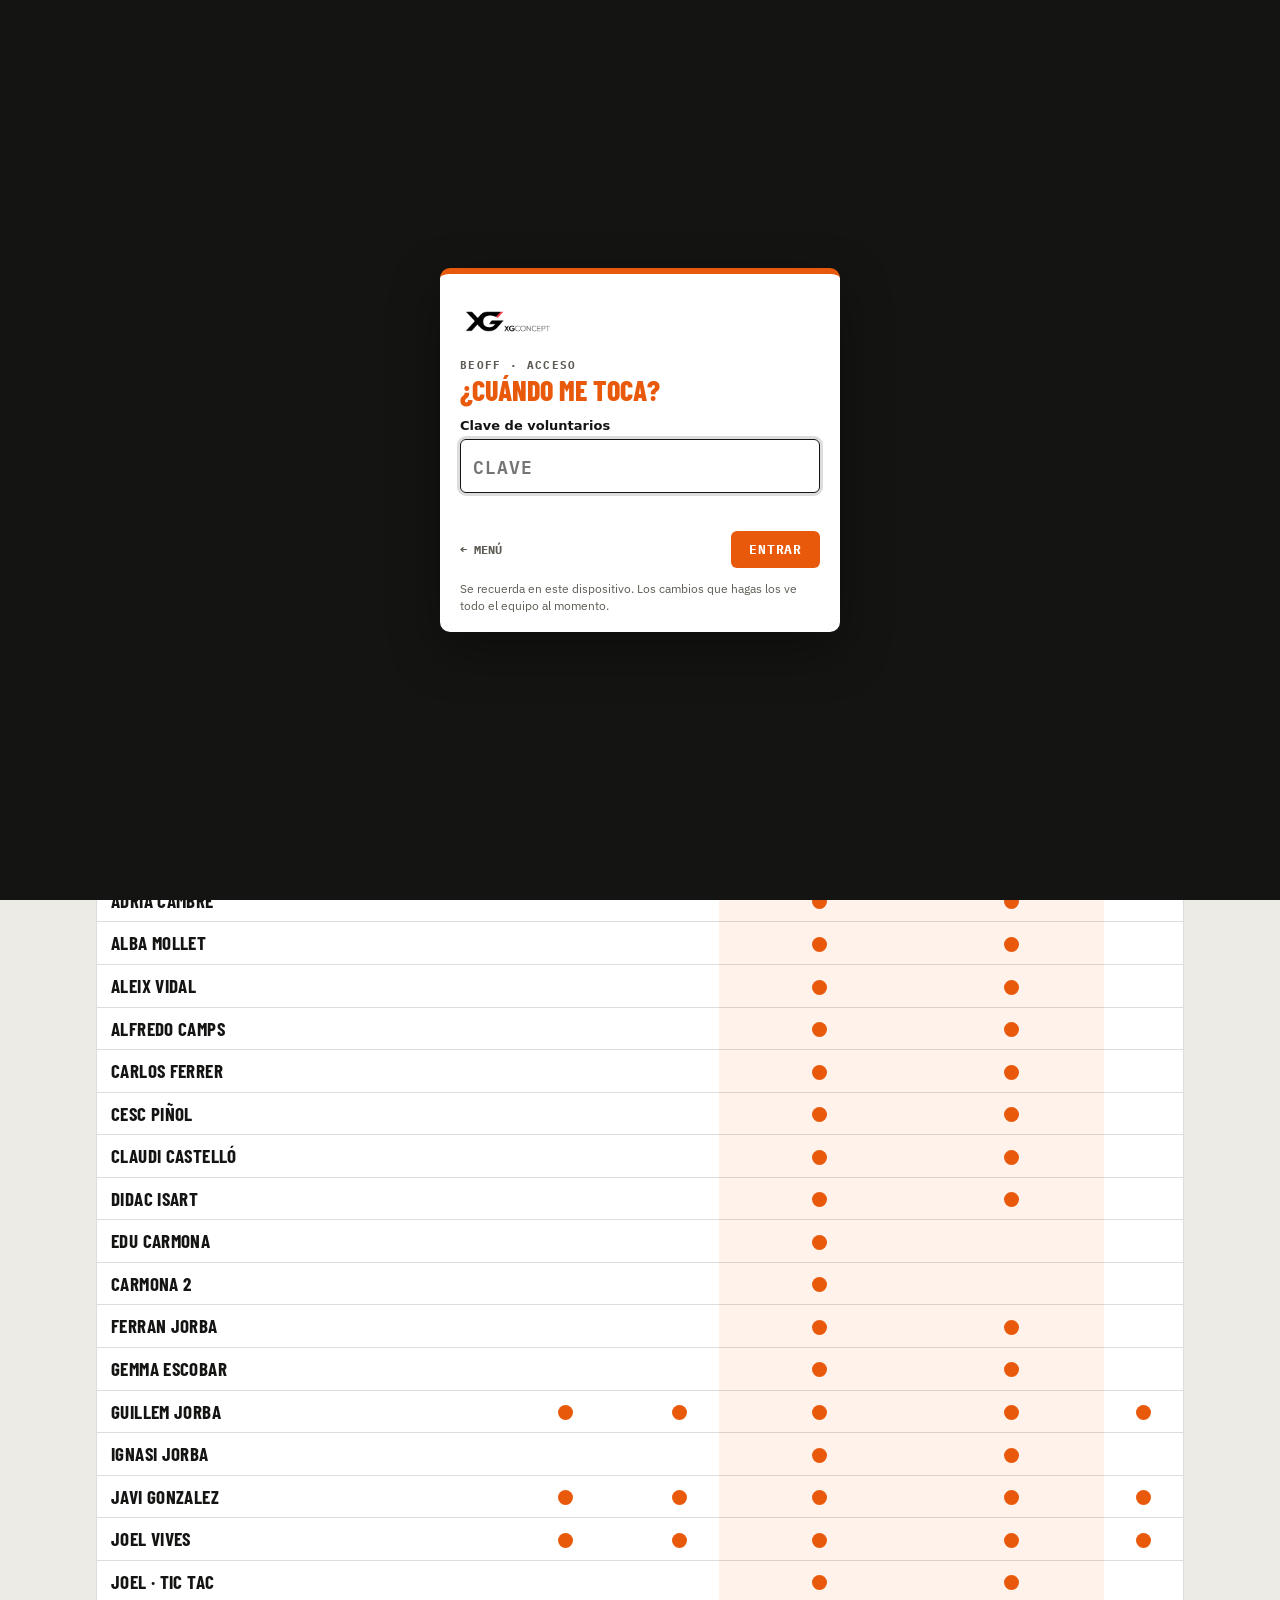
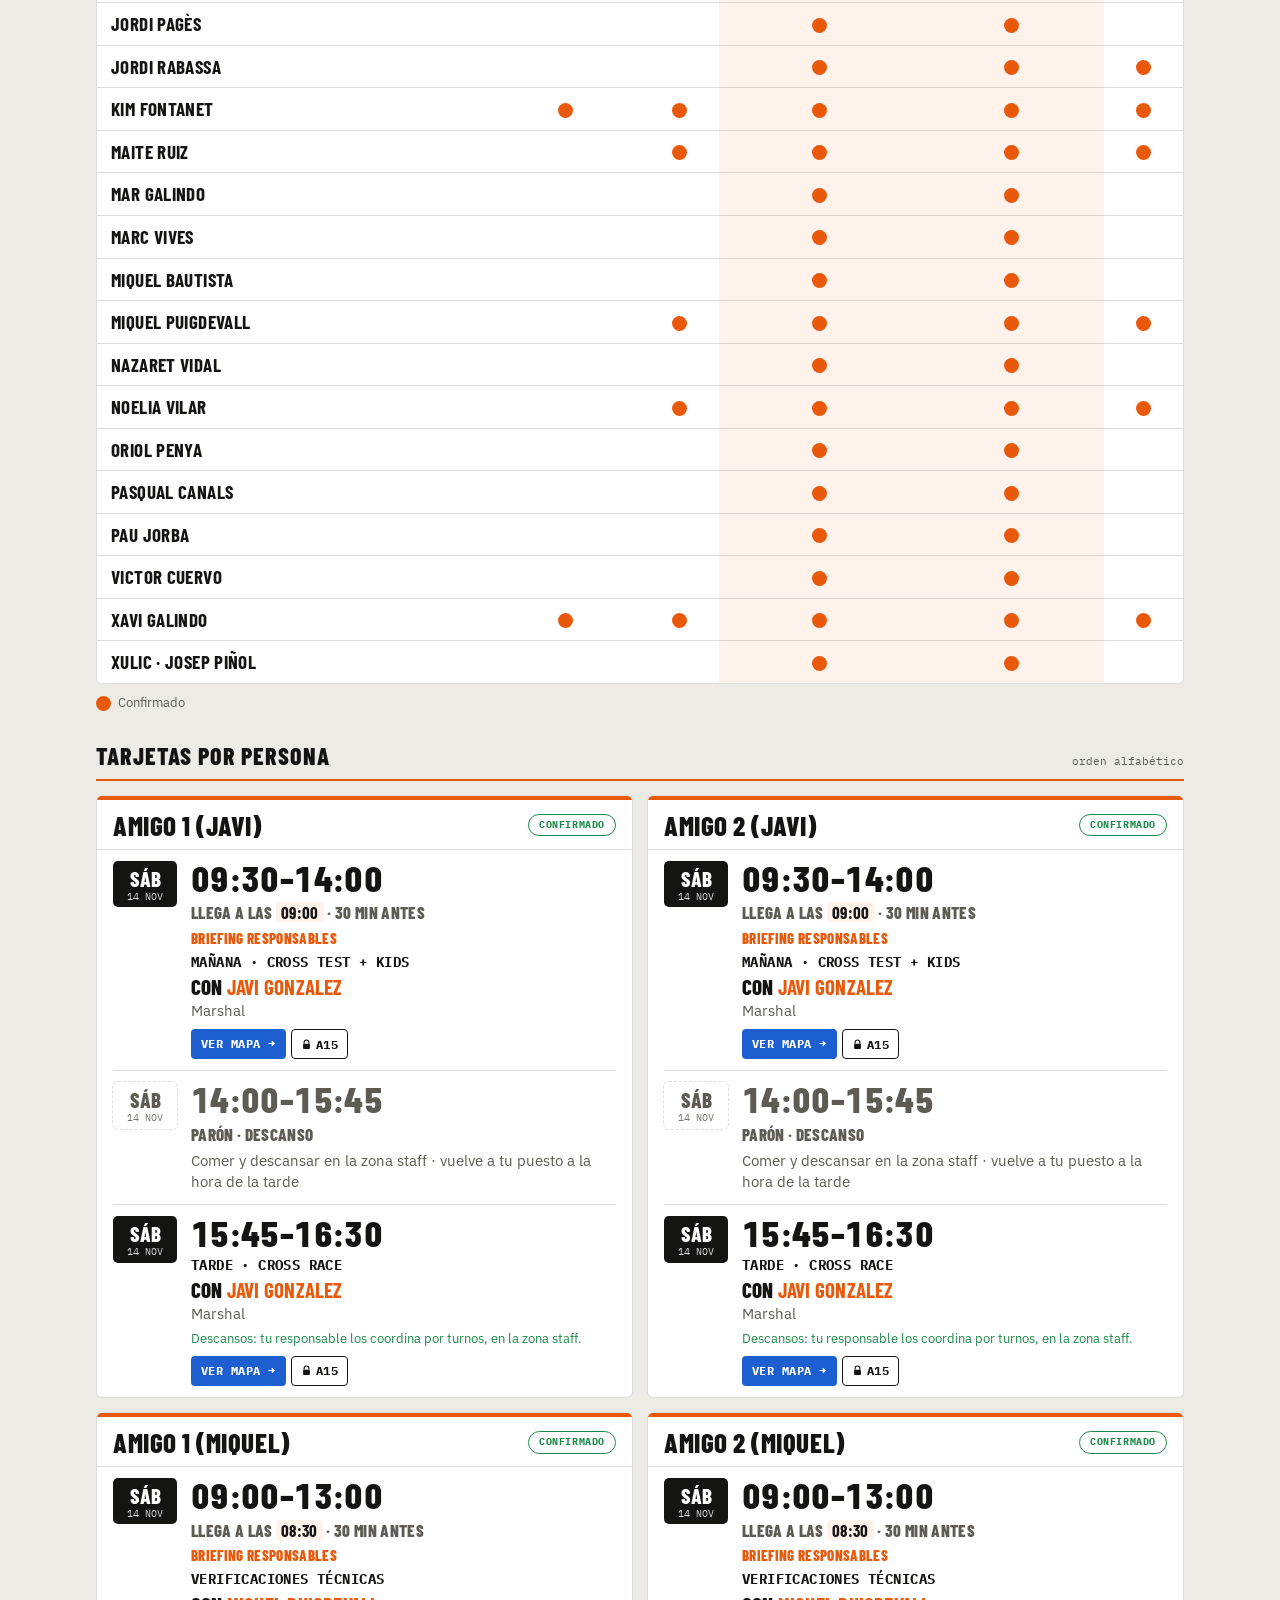
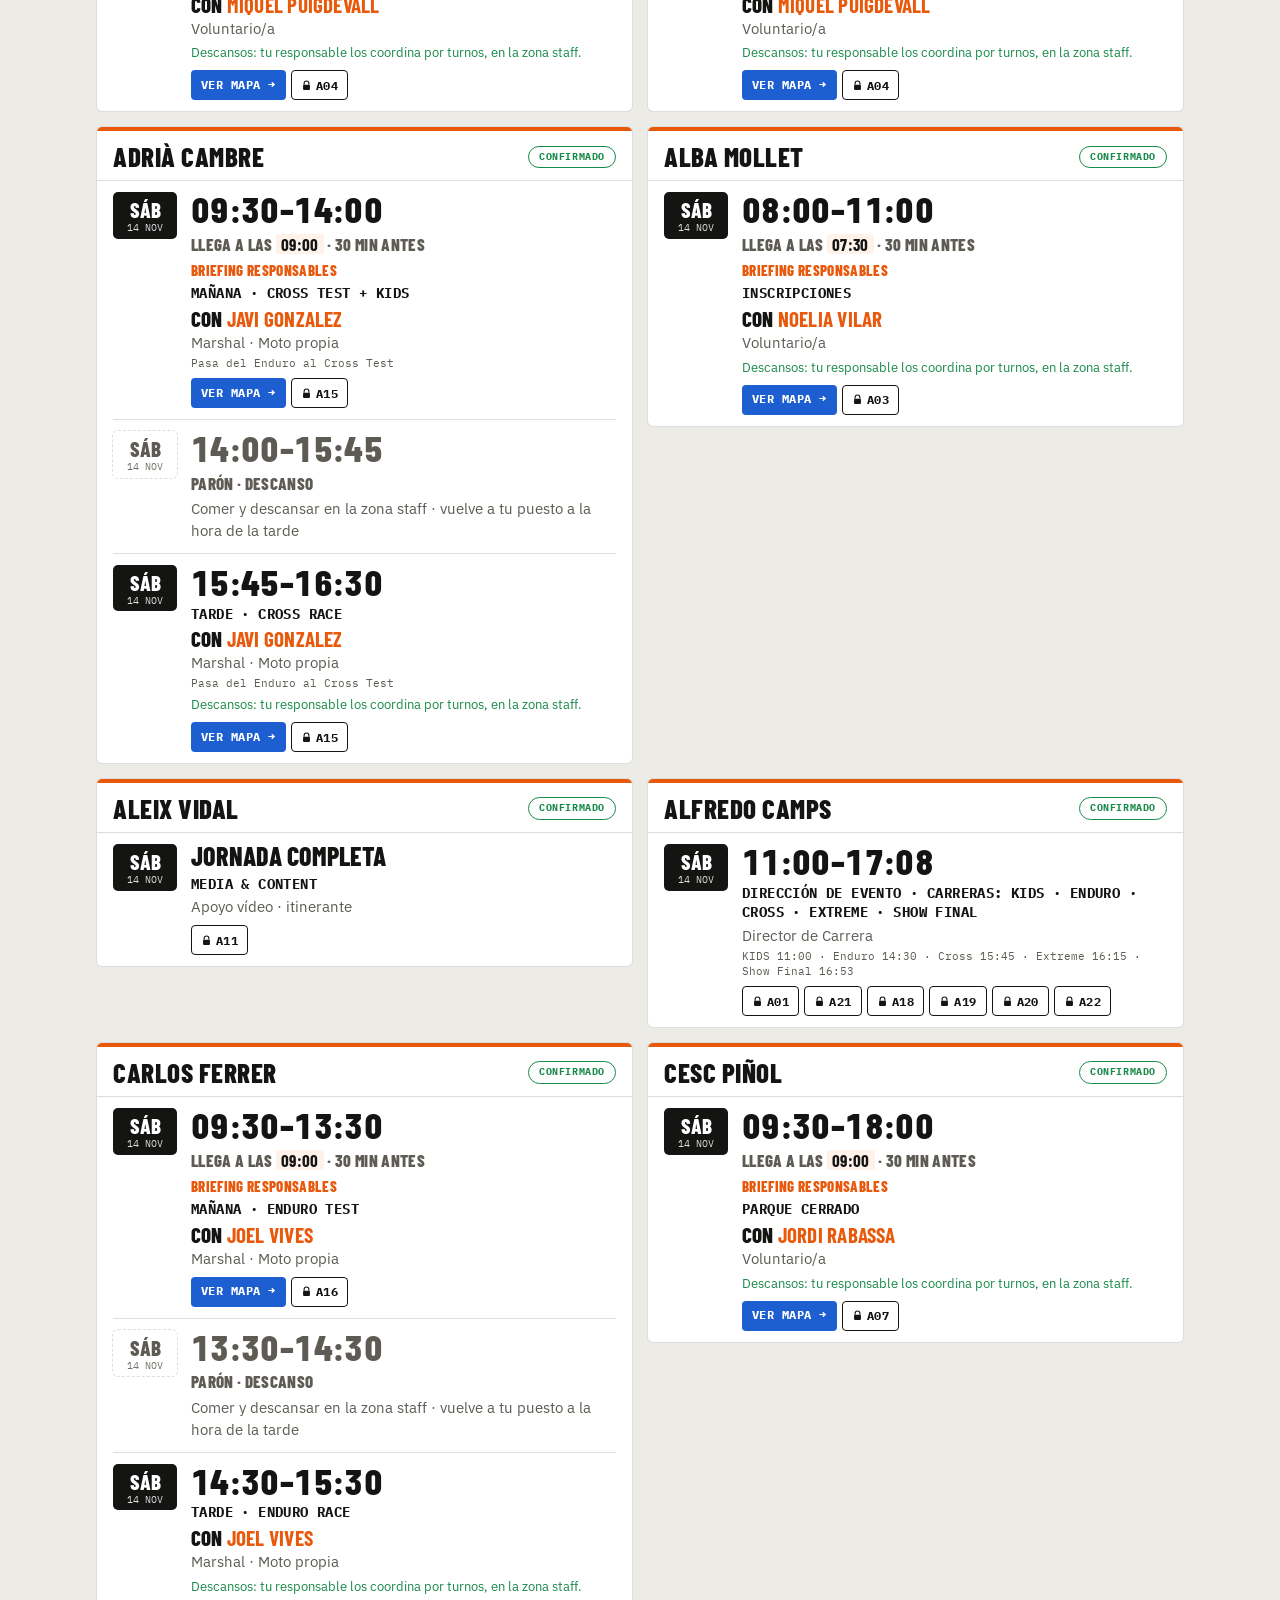
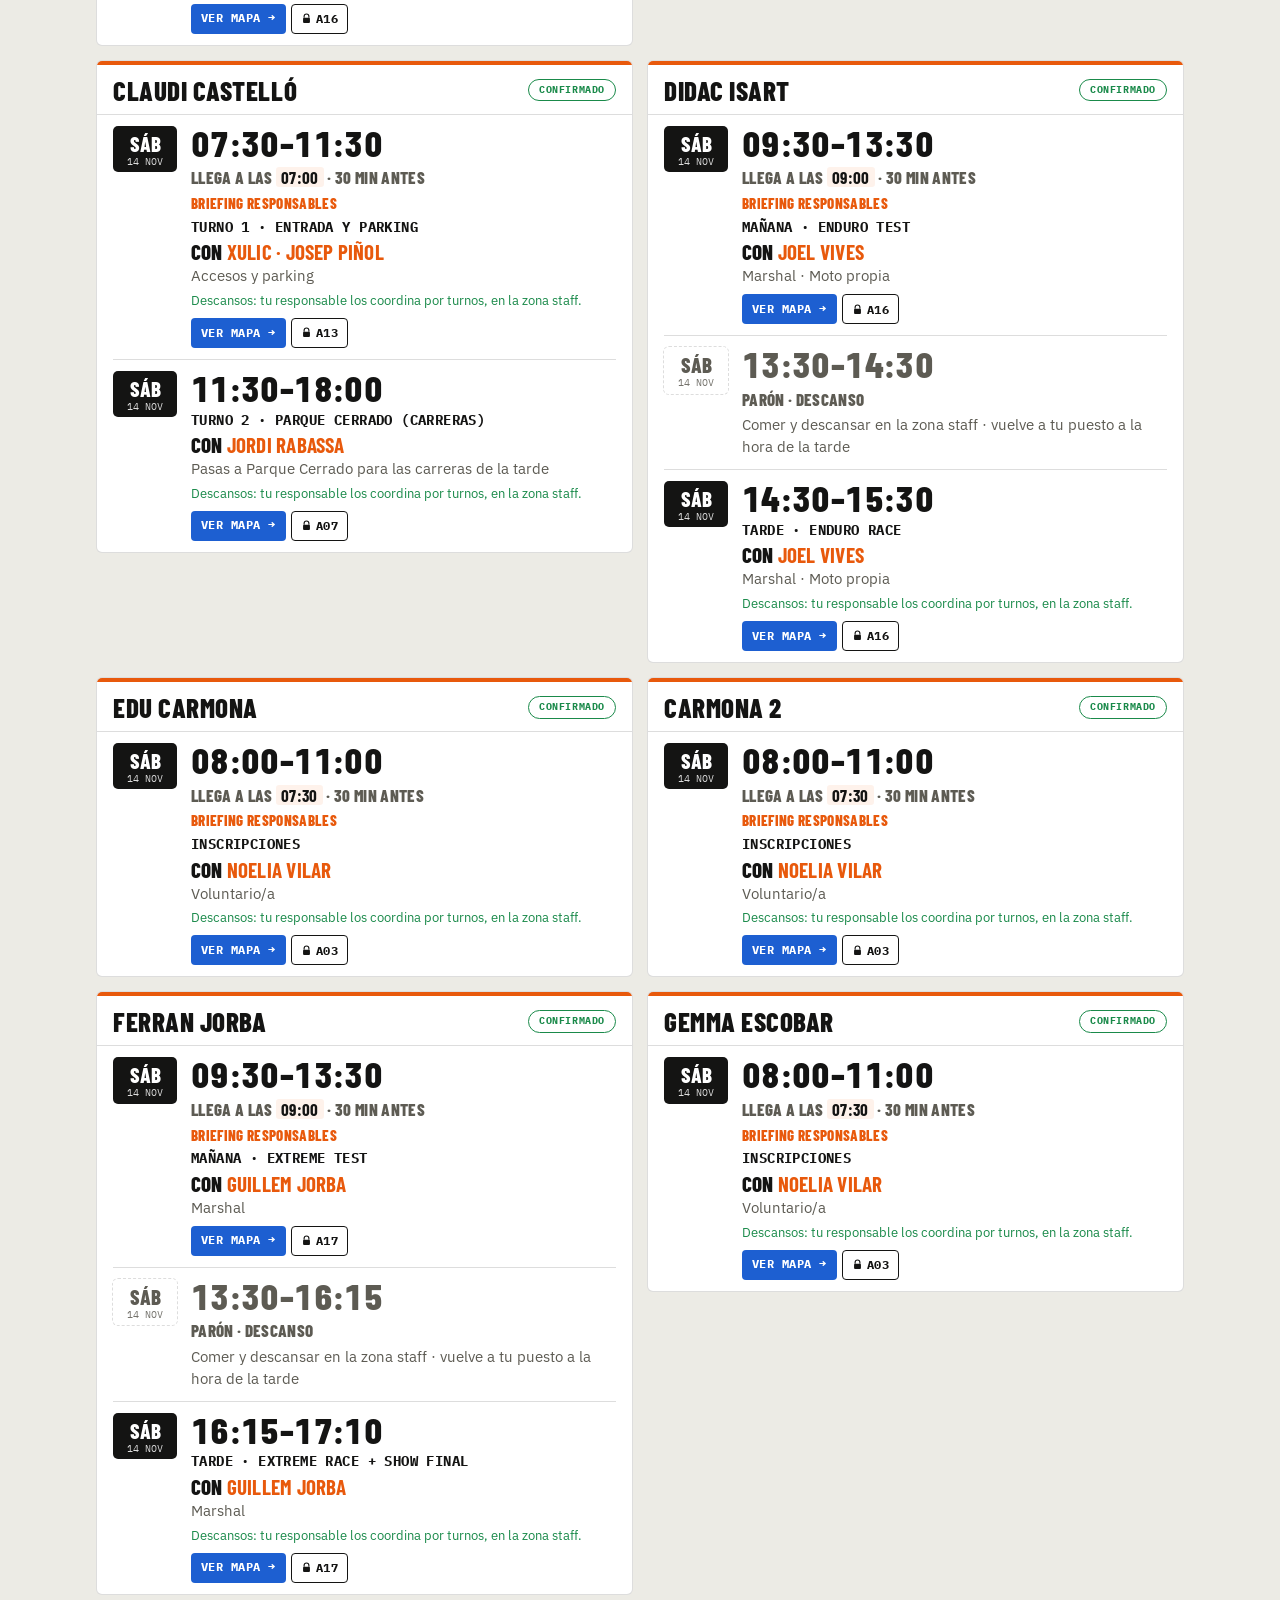
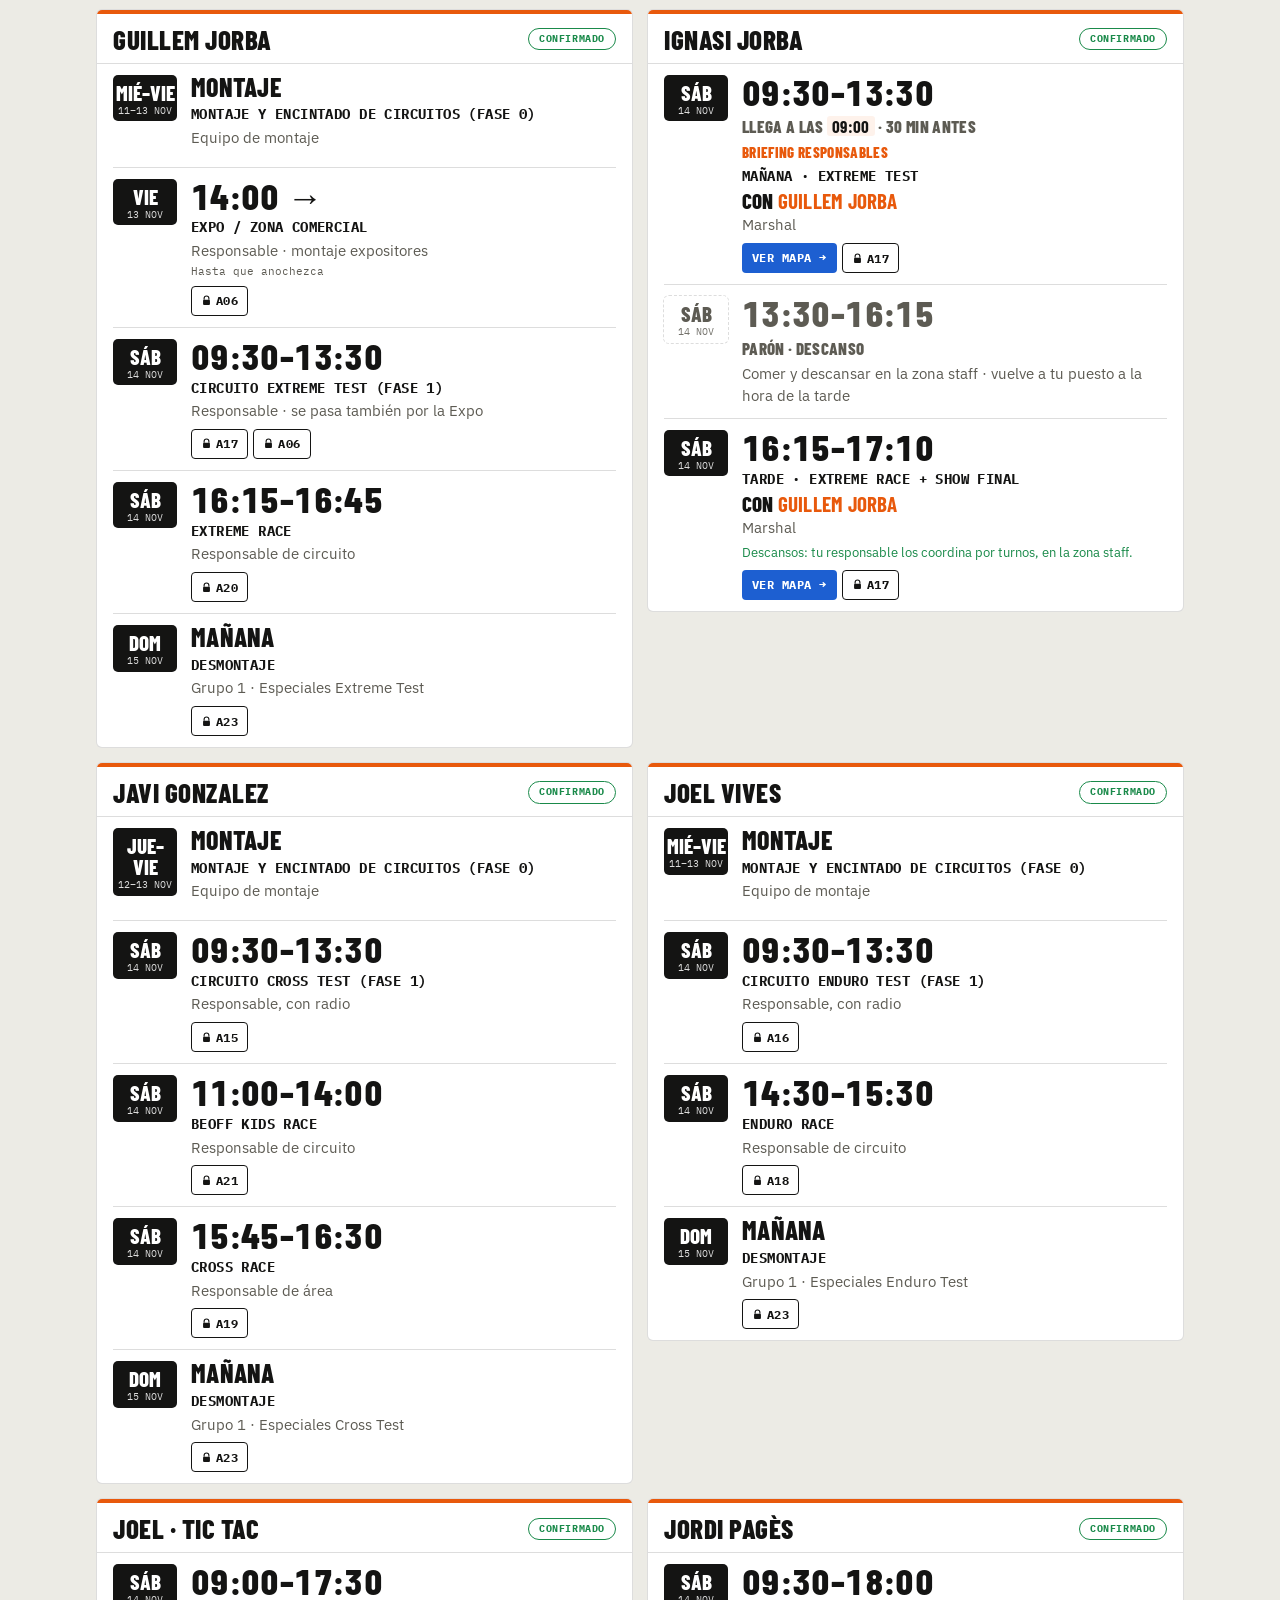
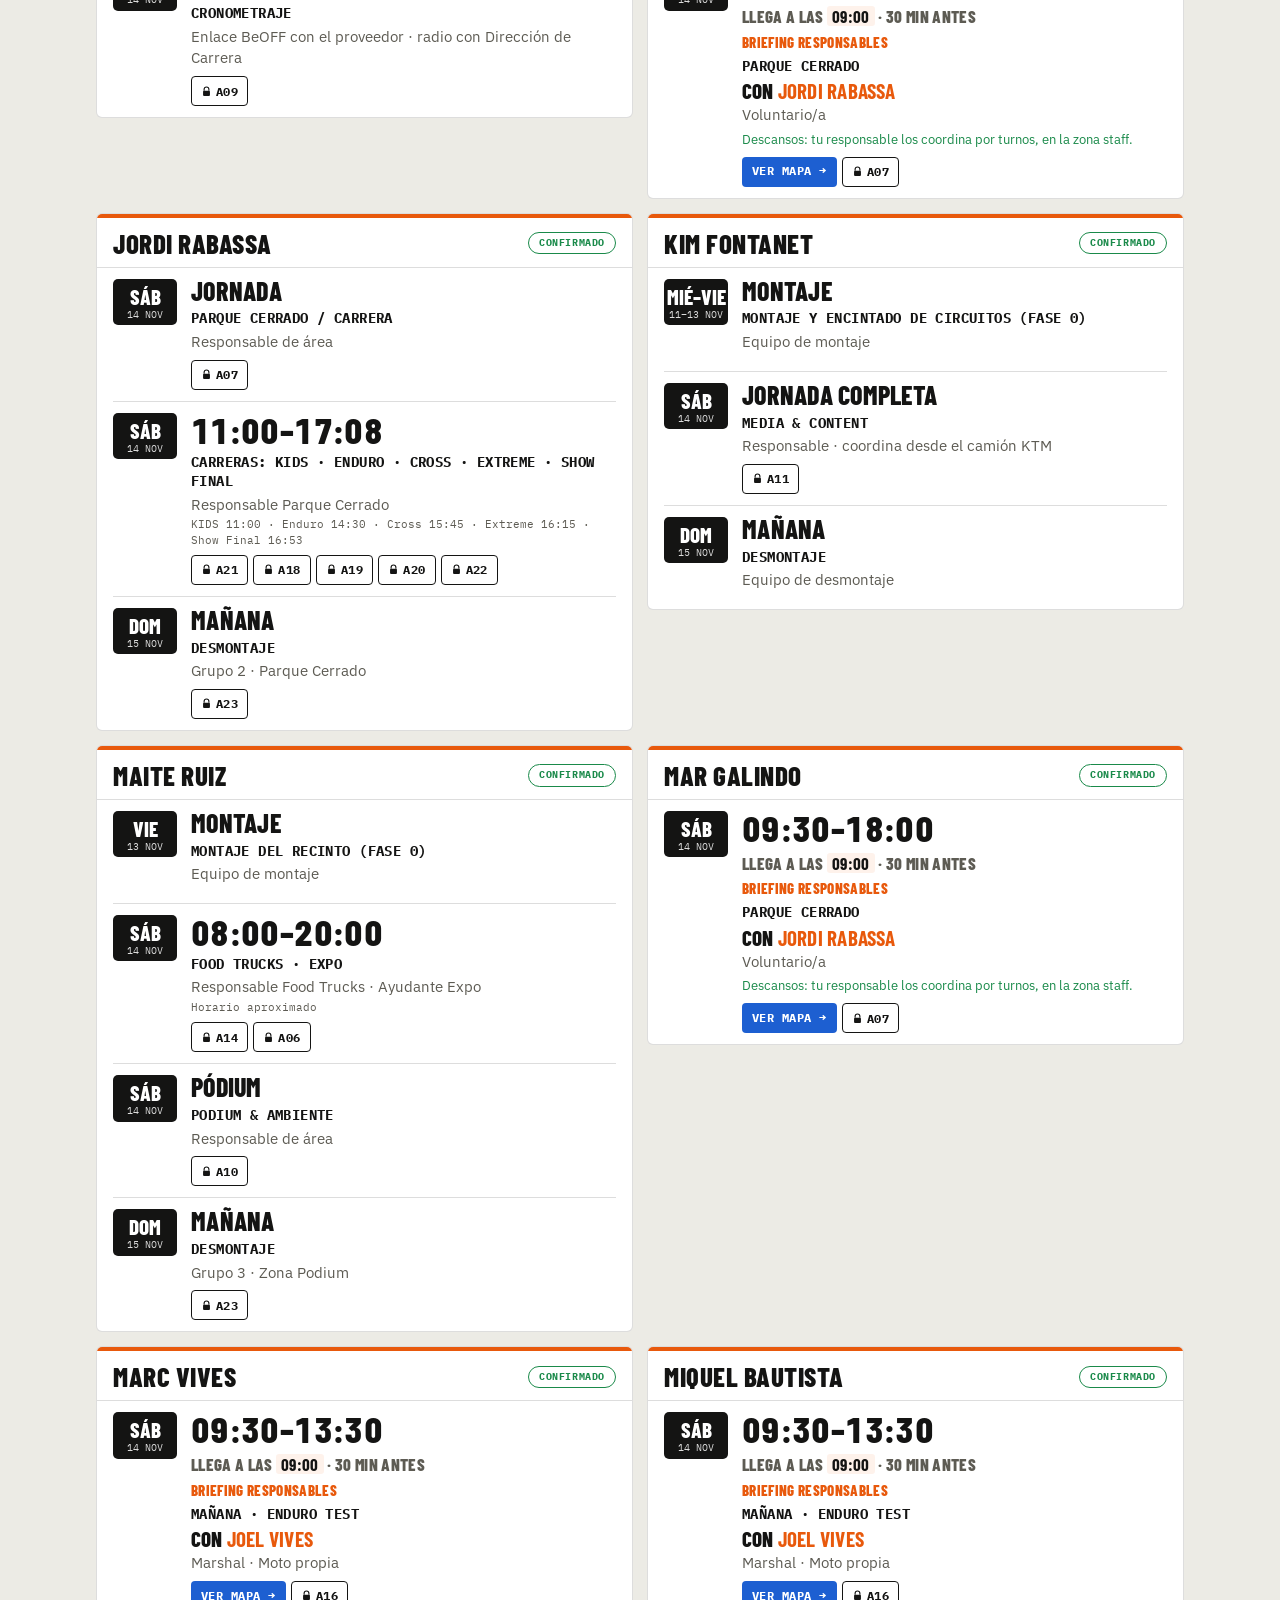
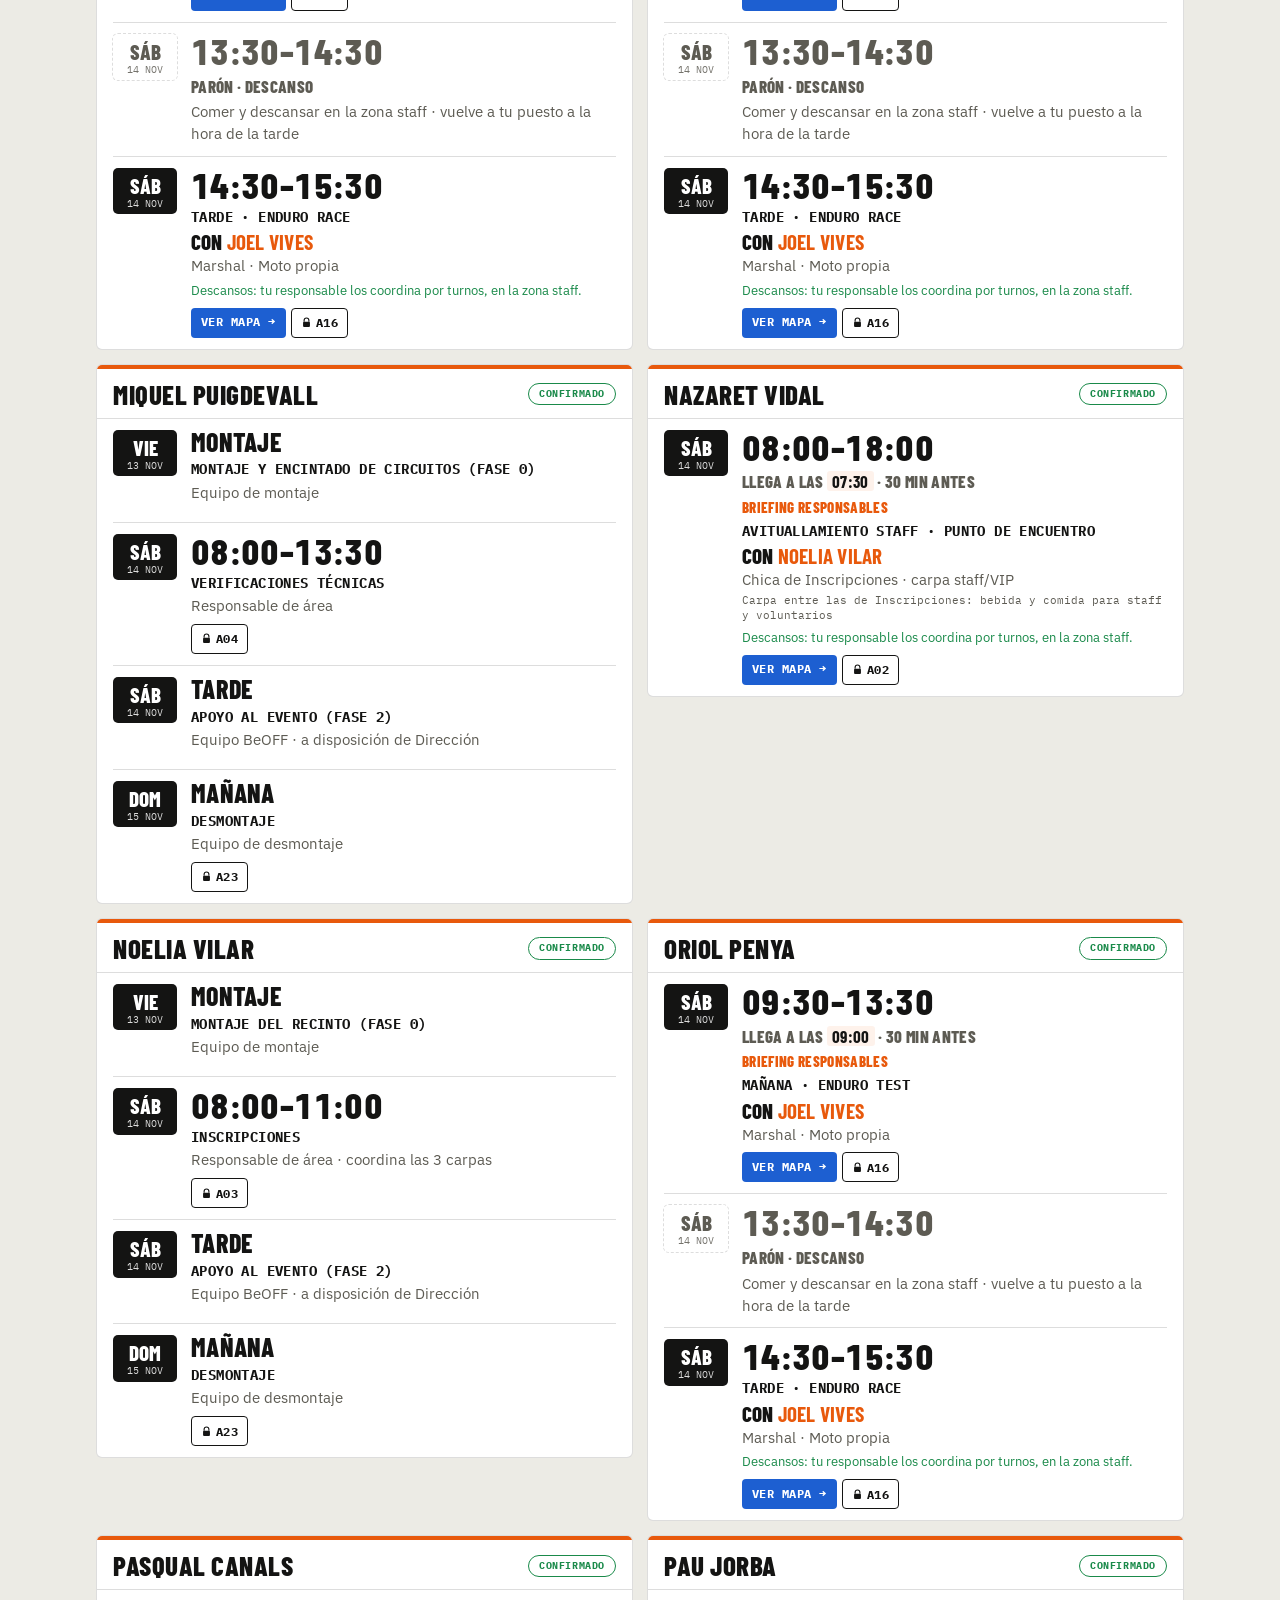
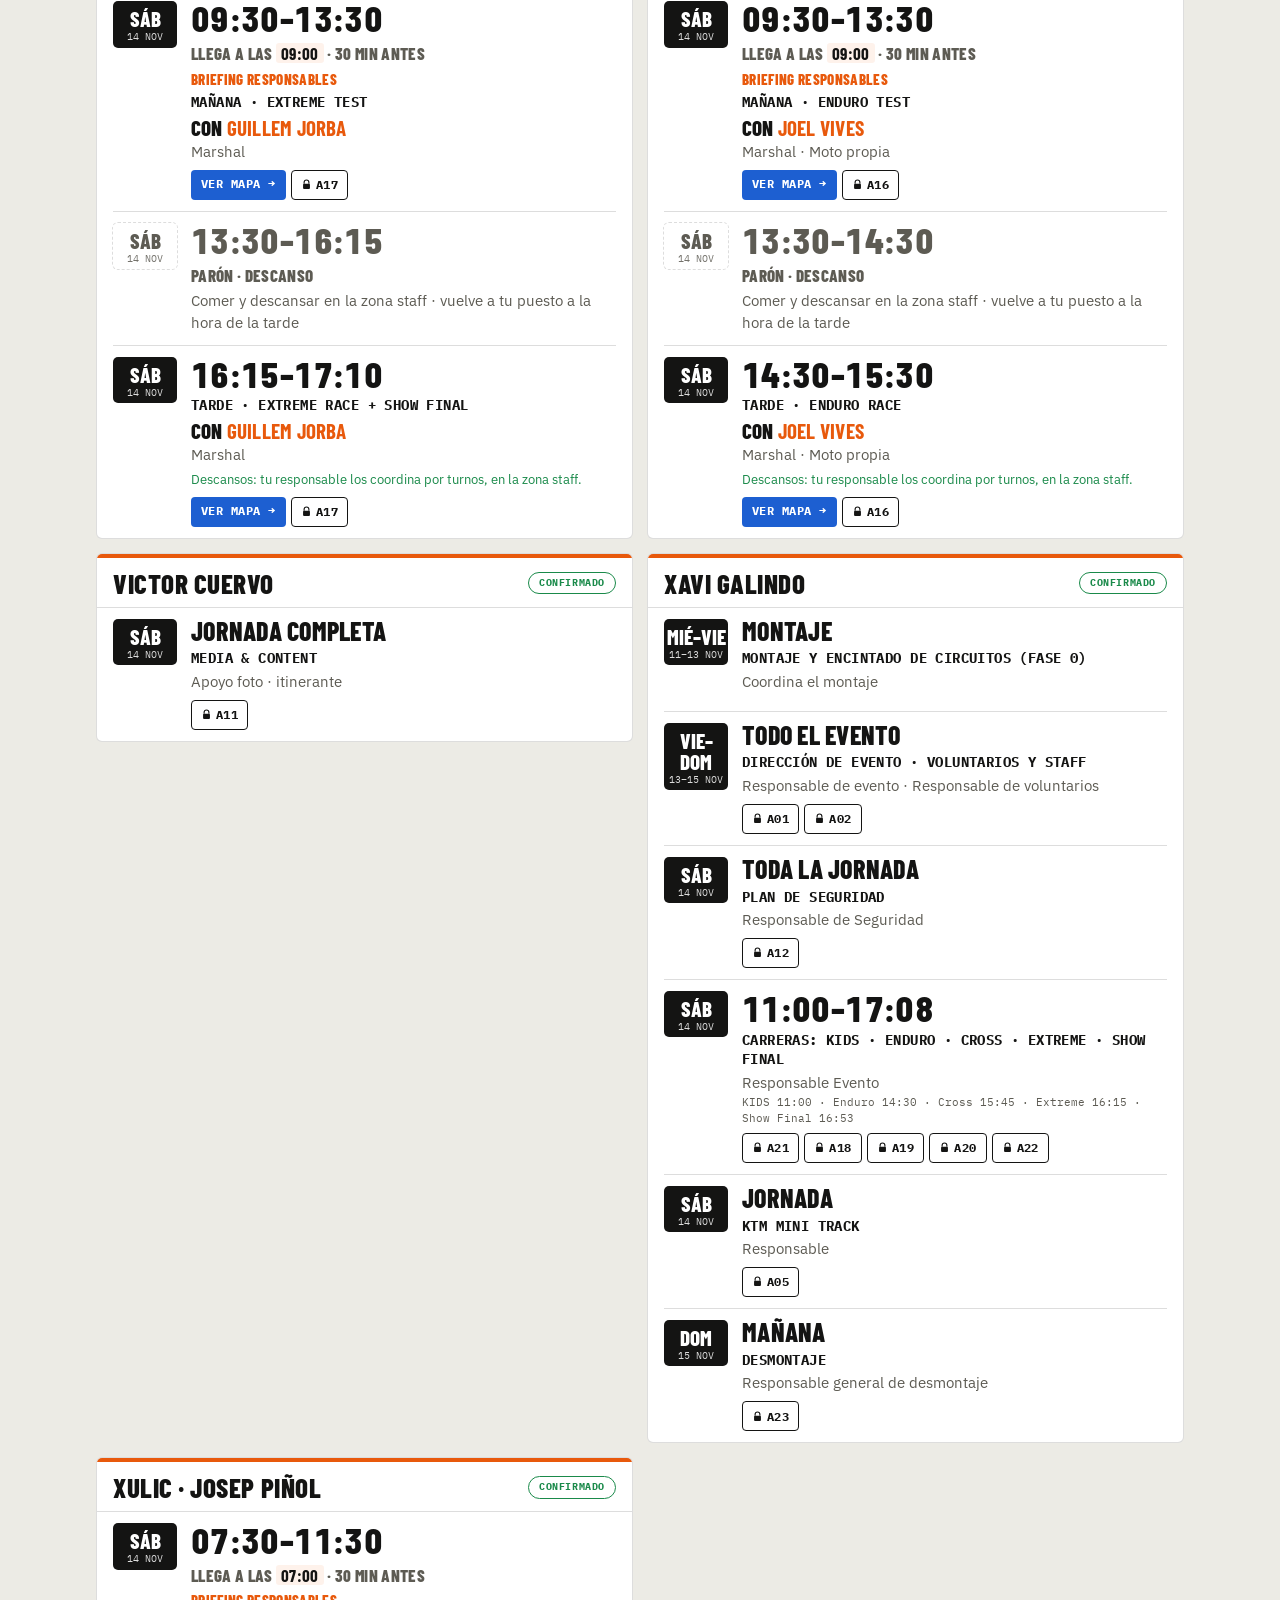
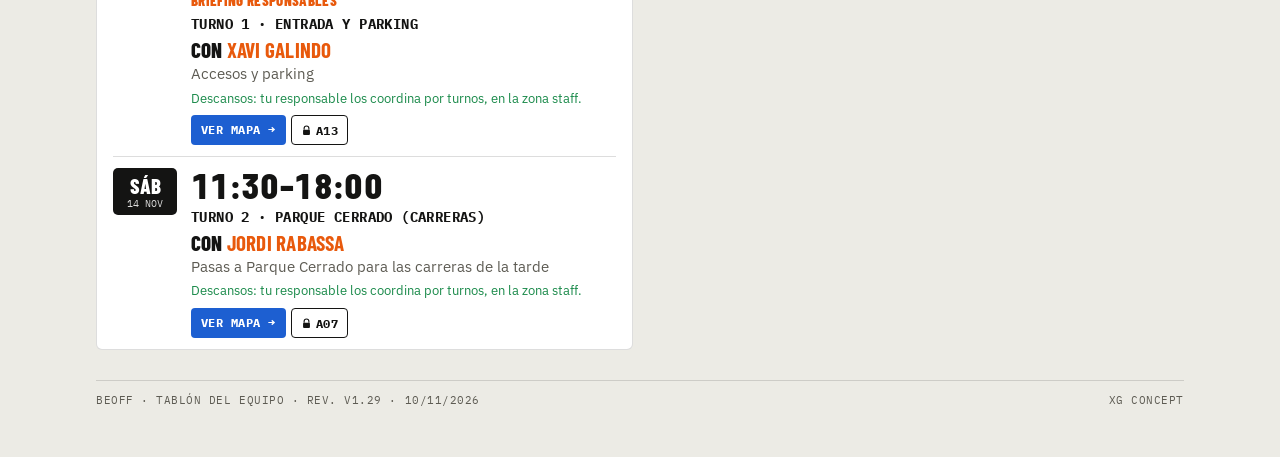
==== commit f99551f4: "Tablon v1.29: sin inscripciones el viernes Co-Authored-By: Claude Opus 5.5 <noreply@anthropic.com> C" ====
--- a/cuando-me-toca/index.html
+++ b/cuando-me-toca/index.html
@@ -256,7 +256,7 @@
 <link rel="stylesheet" href="../assets/bo.css">
 <style>html,body{margin:0}.bar .menu{font:700 11px var(--fm);letter-spacing:.06em;text-transform:uppercase;color:var(--ink);text-decoration:none;border:1.3px solid var(--hair);border-radius:4px;padding:4px 8px;white-space:nowrap}.bar .menu:hover{border-color:var(--acc);color:var(--acc)} .live{font:500 10px var(--fm);color:var(--sub);letter-spacing:.04em;margin-left:6px}</style>
 </head><body>
-<div class="bar"><div class="in"><img src="[data-uri]" alt="XG Concept"><span class="sep"></span><span class="nm">BeOFF · <em>Tablón del equipo</em></span><a class="menu" href="../">← Menú</a><span class="rv"><span>Actualizado </span><b>v1.28</b> · 10/11/2026</span></div></div>
+<div class="bar"><div class="in"><img src="[data-uri]" alt="XG Concept"><span class="sep"></span><span class="nm">BeOFF · <em>Tablón del equipo</em></span><a class="menu" href="../">← Menú</a><span class="rv"><span>Actualizado </span><b>v1.29</b> · 10/11/2026</span></div></div>
 
 <main class="wrap">
  <div class="hero">
@@ -514,7 +514,7 @@
   <div id="ok" hidden><div class="list" id="lst"></div><p class="hint">Queda abierto solo mientras tengas esta página abierta. Al cerrarla o recargarla se vuelve a bloquear.</p><div class="row"><button type="button" id="cx2">Cerrar</button></div></div>
  </div></div>
 
- <div class="foot"><span>BeOFF · Tablón del equipo · rev. v1.28 · 10/11/2026</span><span>XG Concept</span></div>
+ <div class="foot"><span>BeOFF · Tablón del equipo · rev. v1.29 · 10/11/2026</span><span>XG Concept</span></div>
 </main>
 
 <script>
@@ -579,7 +579,7 @@
   try{Object.keys(localStorage).forEach(function(k){if(k.indexOf('beoff-k-')===0)localStorage.removeItem(k);});}catch(e){}
 })();
 (function(){
- var S={"items": [{"d": "vie", "c": "A10", "s": 600, "e": 1080, "hi": "10:00", "hf": "18:00", "t": "Montaje escenario, pantalla LED, sonido y backdrop", "who": "Resp. Podium + proveedor", "where": "Escenario principal", "det": "Prueba de sonido y pantalla antes de las 18:00", "k": "std", "n": ""}, {"d": "vie", "c": "A03", "s": 540, "e": 960, "hi": "09:00", "hf": "16:00", "t": "MONTAJE carpas, mesas y senaletica de inscripciones", "who": "Noelia", "where": "Kini Motor Park", "det": "Antes de la llegada de pilotos", "k": "std", "n": ""}, {"d": "vie", "c": "A06", "s": 540, "e": 960, "hi": "09:00", "hf": "16:00", "t": "MONTAJE ZONA EXPO: delimitar stands y senalizacion", "who": "Guillem", "where": "Paddock", "det": "Avisar a sponsors del horario de montaje y desmontaje por mail", "k": "std", "n": ""}, {"d": "vie", "c": "A14", "s": 720, "e": 1200, "hi": "12:00", "hf": "20:00", "t": "Montaje y apertura de FoodTrucks para staff", "who": "Maite", "where": "Paddock principal", "det": "", "k": "std", "n": ""}, {"d": "vie", "c": "A04", "s": 840, "e": 960, "hi": "14:00", "hf": "16:00", "t": "MONTAJE ESTRUCTURA GLOBAL Pre-Parque: carpa y senalizacion", "who": "Miquel", "where": "Acceso Parque Cerrado", "det": "Carpa y material base montados el dia antes", "k": "std", "n": ""}, {"d": "vie", "c": "A07", "s": 840, "e": 960, "hi": "14:00", "hf": "16:00", "t": "MONTAJE PARQUE CERRADO: vallas, carpa y senalizacion", "who": "Jordi Rabassa", "where": "Paddock A Pilotos", "det": "Montar estructura perimetral y zonas", "k": "std", "n": ""}, {"d": "vie", "c": "A09", "s": 840, "e": 1080, "hi": "14:00", "hf": "18:00", "t": "Montaje del sistema de crono: antenas de salida y meta en los 3 circuitos + carpa", "who": "Empresa crono", "where": "Meta y circuitos", "det": "Test de deteccion con moto de prueba", "k": "std", "n": ""}, {"d": "vie", "c": "A03", "s": 960, "e": 1200, "hi": "16:00", "hf": "20:00", "t": "INSCRIPCIONES + Welcome Pack", "who": "Noelia", "where": "Kini Motor Park", "det": "Verificar DNI y licencia de los PRO que la tramitaron aparte", "k": "std", "n": ""}, {"d": "vie", "c": "A06", "s": 960, "e": 1200, "hi": "16:00", "hf": "20:00", "t": "RECEPCION SPONSORS y ubicacion de stands", "who": "Guillem", "where": "Paddock", "det": "Cada sponsor monta su stand; nosotros solo asignamos zona", "k": "std", "n": ""}, {"d": "vie", "c": "A07", "s": 960, "e": 1200, "hi": "16:00", "hf": "20:00", "t": "PREPARACION de entradas a circuitos y senaletica", "who": "Jordi Rabassa", "where": "Paddock A Pilotos", "det": "Marcar entradas y salidas de los circuitos", "k": "std", "n": ""}, {"d": "vie", "c": "A01", "s": 960, "e": 990, "hi": "16:00", "hf": "16:30", "t": "CONFIRMAR: carpas de inscripciones y verificaciones listas + senaletica", "who": "Xavi Galindo", "where": "Recinto", "det": "Confirmar con Noelia (Canal 3) y Miquel (Canal 2)", "k": "std", "n": ""}, {"d": "vie", "c": "A01", "s": 1020, "e": 1080, "hi": "17:00", "hf": "18:00", "t": "CONFIRMAR: circuitos marcados con estacas, cinta, escapatorias y carteles", "who": "Xavi Galindo", "where": "Circuitos", "det": "Ronda fisica por los 3 circuitos con los responsables", "k": "std", "n": ""}, {"d": "vie", "c": "A11", "s": 1020, "e": 1200, "hi": "17:00", "hf": "20:00", "t": "Cobertura de inscripciones y verificaciones", "who": "Kim Fontanet", "where": "Carpa inscripciones", "det": "Ambiente de llegada de pilotos", "k": "std", "n": ""}, {"d": "vie", "c": "A09", "s": 1080, "e": 1110, "hi": "18:00", "hf": "18:30", "t": "Carga del listado de inscritos: dorsal, nombre y categoria", "who": "Empresa crono + Inscripciones", "where": "Carpa crono", "det": "El listado definitivo lo entrega la organizacion", "k": "std", "n": ""}, {"d": "vie", "c": "A10", "s": 1080, "e": 1140, "hi": "18:00", "hf": "19:00", "t": "Carga de contenidos: loop de patrocinadores y videos BeOFF", "who": "Media", "where": "Escenario principal", "det": "Playlist de musica lista", "k": "std", "n": ""}, {"d": "vie", "c": "A02", "s": 1110, "e": 1140, "hi": "18:30", "hf": "19:00", "t": "Walkies cargados y repartidos por areas + cargadores en base", "who": "Xavi Galindo", "where": "Almacen", "det": "35 walkies, 8 canales", "k": "std", "n": ""}, {"d": "vie", "c": "A02", "s": 1140, "e": 1200, "hi": "19:00", "hf": "20:00", "t": "BRIEFING staff y voluntarios del sabado", "who": "Xavi Galindo", "where": "Zona briefing", "det": "Repasar horario y canales", "k": "std", "n": ""}, {"d": "sab", "c": "A13", "s": 450, "e": 1080, "hi": "07:30", "hf": "18:00", "t": "Control de accesos y parking: Paddock A pilotos, Paddock B staff y expositores, parking publico", "who": "Xavi Galindo", "where": "Accesos y parkings", "det": "1 vehiculo por piloto con pase del Welcome Pack. Pegatina de staff en vehiculos. Zona de emergencias de acceso libre para medicos", "k": "std", "n": "Abre a las 07:30 (30 min antes de Inscripciones). Equipo a las 07:00 para el briefing."}, {"d": "vie", "c": "A13", "s": 540, "e": 1200, "hi": "09:00", "hf": "20:00", "t": "Senalizacion de accesos, parkings y sentidos unicos", "who": "Xavi Galindo", "where": "Accesos y parkings", "det": "Conos, vallas y carteles de 10 km/h", "k": "std", "n": ""}, {"d": "sab", "c": "A01", "s": 420, "e": 450, "hi": "07:00", "hf": "07:30", "t": "Ronda de apertura: accesos, parking, senaletica y generadores", "who": "Xavi Galindo", "where": "Recinto", "det": "Confirmar con Seguridad, Canal 1", "k": "std", "n": ""}, {"d": "sab", "c": "A06", "s": 420, "e": 510, "hi": "07:00", "hf": "08:30", "t": "ACCESO VEHICULOS SPONSORS - ultima hora", "who": "Guillem", "where": "Paddock", "det": "Margen para entrar coches y dejar todo listo antes de las 08:30", "k": "std", "n": ""}, {"d": "sab", "c": "A01", "s": 450, "e": 465, "hi": "07:30", "hf": "07:45", "t": "RADIO CHECK de todos los canales (1-8)", "who": "Xavi Galindo", "where": "Carpa direccion", "det": "Nadie sin walkie operativo", "k": "std", "n": ""}, {"d": "sab", "c": "A04", "s": 450, "e": 480, "hi": "07:30", "hf": "08:00", "t": "MONTAJE FINAL: responsables, mesas y checklist", "who": "Miquel", "where": "Acceso Parque Cerrado", "det": "Apertura de las 2 carpas. Una sola verificacion por piloto", "k": "std", "n": ""}, {"d": "sab", "c": "A09", "s": 450, "e": 510, "hi": "07:30", "hf": "08:30", "t": "Test final del sistema, sincronizacion de relojes y prueba de pantalla", "who": "Empresa crono", "where": "Carpa crono", "det": "Antes de abrir circuitos", "k": "std", "n": ""}, {"d": "sab", "c": "A11", "s": 450, "e": 540, "hi": "07:30", "hf": "09:00", "t": "Setup de posiciones en circuito", "who": "Kim Fontanet", "where": "Circuitos", "det": "Antes del OPEN TRACK", "k": "std", "n": ""}, {"d": "sab", "c": "A03", "s": 480, "e": 660, "hi": "08:00", "hf": "11:00", "t": "INSCRIPCIONES + Welcome Pack", "who": "Noelia", "where": "Kini Motor Park", "det": "Verificar DNI y licencia de los PRO que la tramitaron aparte", "k": "std", "n": ""}, {"d": "sab", "c": "A04", "s": 480, "e": 720, "hi": "08:00", "hf": "12:00", "t": "VERIFICACIONES TECNICAS - libre, sin cita", "who": "Miquel", "where": "Acceso Parque Cerrado", "det": "Entrada al Pre-Parque. Una sola verificacion por piloto", "k": "std", "n": ""}, {"d": "sab", "c": "A10", "s": 480, "e": 540, "hi": "08:00", "hf": "09:00", "t": "Musica ambiente + speaker: bienvenida y agenda del dia", "who": "Speaker", "where": "Escenario principal", "det": "Tono festival desde primera hora", "k": "std", "n": ""}, {"d": "sab", "c": "A05", "s": 510, "e": 540, "hi": "08:30", "hf": "09:00", "t": "Apertura de zona y comprobacion de seguridad", "who": "Resp. Mini Track", "where": "Zona Mini Track", "det": "Pre-apertura al publico", "k": "std", "n": ""}, {"d": "sab", "c": "A06", "s": 510, "e": 1080, "hi": "08:30", "hf": "18:00", "t": "EXPO ABIERTA - control de la zona comercial", "who": "Guillem", "where": "Paddock", "det": "1 persona delimitando zonas + supervision", "k": "std", "n": ""}, {"d": "sab", "c": "A14", "s": 510, "e": 1080, "hi": "08:30", "hf": "18:00", "t": "Apertura FoodTrucks + musica ambiente", "who": "Maite", "where": "Paddock principal", "det": "Playlist o DJ", "k": "std", "n": ""}, {"d": "sab", "c": "A12", "s": 525, "e": 540, "hi": "08:45", "hf": "09:00", "t": "MEDICO OPERATIVO: ambulancias y centro medico listos", "who": "Jefe Medico", "where": "Base paddock", "det": "SIN MEDICO NO SE ABRE PISTA", "k": "std", "n": ""}, {"d": "sab", "c": "A07", "s": 570, "e": 810, "hi": "09:30", "hf": "13:30", "t": "OPEN TRACK FASE 1: Cross, Enduro y Extreme Test simultaneos", "who": "Jordi Rabassa", "where": "Parque Cerrado", "det": "Formato libre, salidas cada 15 segundos. 3 calles de espera + marshall de seleccion", "k": "phase", "n": "Hora según el programa publicado en la web (Fase 1: 09:30–13:30)."}, {"d": "sab", "c": "A15", "s": 570, "e": 810, "hi": "09:30", "hf": "13:30", "t": "Cronos ACTIVOS Cross Test - Fase 1", "who": "Javi Gonzalez", "where": "Cross Test", "det": "Top 10 Scratch a la CROSS RACE de la tarde", "k": "phase", "n": "Hora según el programa publicado en la web (Fase 1: 09:30–13:30)."}, {"d": "sab", "c": "A16", "s": 570, "e": 810, "hi": "09:30", "hf": "13:30", "t": "Enduro Test ABIERTO - LIGHT y HARD", "who": "Joel Vives", "where": "Enduro Test", "det": "Reconocimiento de circuito. Todas las categorias incluida FUN", "k": "phase", "n": "Hora según el programa publicado en la web (Fase 1: 09:30–13:30)."}, {"d": "sab", "c": "A17", "s": 570, "e": 810, "hi": "09:30", "hf": "13:30", "t": "Cronos ACTIVOS Extreme Test - Fase 1", "who": "Guillem Jorba", "where": "Extreme Test", "det": "Top 10 Scratch a la EXTREME RACE de la tarde", "k": "phase", "n": "Hora según el programa publicado en la web (Fase 1: 09:30–13:30)."}, {"d": "sab", "c": "A10", "s": 570, "e": 810, "hi": "09:30", "hf": "13:30", "t": "PANTALLA: tiempos en directo Fase 1 + publicidad en rotacion", "who": "Media + Crono", "where": "Escenario principal", "det": "Alternar cronos, patrocinadores e imagenes del evento", "k": "std", "n": "Hora según el programa publicado en la web (Fase 1: 09:30–13:30)."}, {"d": "sab", "c": "A11", "s": 570, "e": 810, "hi": "09:30", "hf": "13:30", "t": "Cobertura Fase 1 OPEN TRACK", "who": "Kim Fontanet", "where": "Circuitos", "det": "Cross, Enduro y Extreme", "k": "std", "n": "Hora según el programa publicado en la web (Fase 1: 09:30–13:30)."}, {"d": "sab", "c": "A01", "s": 630, "e": 660, "hi": "10:30", "hf": "11:00", "t": "Ronda por Expo, FoodTrucks, Mini Track y paddock", "who": "Xavi Galindo", "where": "Recinto", "det": "Confirmar velocidad 10 km/h y gestion de residuos", "k": "std", "n": ""}, {"d": "sab", "c": "A05", "s": 660, "e": 780, "hi": "11:00", "hf": "13:00", "t": "MINI TRACK ABIERTO - sesiones libres", "who": "Resp. Mini Track", "where": "Zona Mini Track", "det": "Paralelo a la Fase 1 OPEN TRACK", "k": "std", "n": ""}, {"d": "sab", "c": "A21", "s": 660, "e": 750, "hi": "11:00", "hf": "12:30", "t": "VERIFICACIONES KIDS - franja exclusiva", "who": "Eq. Verificaciones", "where": "Carpa verificaciones", "det": "Autorizacion del tutor firmada in situ (incluye cesion de imagen), DNI del menor y del adulto, licencia en vigor, moto y equipacion", "k": "std", "n": ""}, {"d": "sab", "c": "A09", "s": 780, "e": 785, "hi": "13:00", "hf": "13:05", "t": "Aviso de 30 minutos para el cierre de cronos", "who": "Empresa crono + Speaker", "where": "Carpa crono", "det": "Art. 10", "k": "std", "n": ""}, {"d": "sab", "c": "A21", "s": 790, "e": 800, "hi": "13:10", "hf": "13:20", "t": "BRIEFING OBLIGATORIO KIDS: piloto y adulto responsable", "who": "Dir. Carrera", "where": "Preparque KIDS", "det": "Recorrido y posibles recortes, banderas, mecanica del Hot Seat y zonas restringidas. Pasar lista", "k": "std", "n": "Hora corregida según el Resumen Operativo: la agenda de la app va 15–20 min desfasada. Pendiente de confirmar por Xavi."}, {"d": "sab", "c": "A09", "s": 810, "e": 840, "hi": "13:30", "hf": "14:00", "t": "CIERRE DE CRONOS + calculo de clasificaciones y Top 10 Scratch", "who": "Empresa crono", "where": "Carpa crono", "det": "Ninguna vuelta mas iniciada. Entregar a Parque Cerrado y Media", "k": "std", "n": ""}, {"d": "sab", "c": "A21", "s": 800, "e": 810, "hi": "13:20", "hf": "13:30", "t": "DESPEJE DEL CROSS TEST tras el cierre de cronos adultos", "who": "Eq. Circuito", "where": "Cross Test", "det": "Moto escoba y marshalls confirman pista limpia. El Enduro Test sigue evacuando", "k": "std", "n": "Hora corregida según el Resumen Operativo: la agenda de la app va 15–20 min desfasada. Pendiente de confirmar por Xavi."}, {"d": "sab", "c": "A11", "s": 810, "e": 840, "hi": "13:30", "hf": "14:00", "t": "Cobertura de llegadas y resultados matinales", "who": "Kim Fontanet", "where": "Meta + Paddock", "det": "", "k": "std", "n": ""}, {"d": "sab", "c": "A21", "s": 780, "e": 800, "hi": "13:00", "hf": "13:20", "t": "FORMACION EN PREPARQUE KIDS: 25 motos + 25 adultos", "who": "Eq. Preparque KIDS", "where": "Preparque KIDS", "det": "Control visual de casco, peto y gafas roll-off", "k": "std", "n": "Hora corregida según el Resumen Operativo: la agenda de la app va 15–20 min desfasada. Pendiente de confirmar por Xavi."}, {"d": "sab", "c": "A21", "s": 810, "e": 820, "hi": "13:30", "hf": "13:40", "t": "ENTRENOS LIBRES CRONOMETRADOS KIDS", "who": "Marshall salida + Crono", "where": "Cross Test", "det": "Acceso individual, salidas cada 15 segundos. Crono informativo: fija el orden de la carrera", "k": "std", "n": "Hora corregida según el Resumen Operativo: la agenda de la app va 15–20 min desfasada. Pendiente de confirmar por Xavi."}, {"d": "sab", "c": "A07", "s": 840, "e": 860, "hi": "14:00", "hf": "14:20", "t": "APERTURA PARQUE CERRADO Competiciones", "who": "Jordi Rabassa", "where": "Parque Cerrado", "det": "Cajon A Scratch Top 10 en plazas numeradas 1-10; cajones B-J por decenas", "k": "std", "n": ""}, {"d": "sab", "c": "A09", "s": 840, "e": 845, "hi": "14:00", "hf": "14:05", "t": "PUBLICACION oficial de clasificaciones", "who": "Empresa crono + Media", "where": "Carpa crono", "det": "App oficial + panel del paddock. Art. 10", "k": "std", "n": ""}, {"d": "sab", "c": "A10", "s": 840, "e": 850, "hi": "14:00", "hf": "14:10", "t": "Speaker: lectura del Top 10 por circuito + aviso de cierre de parque a las 14:20", "who": "Speaker + Crono", "where": "Escenario principal", "det": "Momento de tension: hacerlo show", "k": "std", "n": ""}, {"d": "sab", "c": "A21", "s": 820, "e": 825, "hi": "13:40", "hf": "13:45", "t": "Retirada de pista, orden inverso y presentacion de los 25 pilotos", "who": "Eq. Circuito + Speaker", "where": "Cross Test", "det": "Ventana critica: solo 7 min para procesar tiempos", "k": "std", "n": "Hora corregida según el Resumen Operativo: la agenda de la app va 15–20 min desfasada. Pendiente de confirmar por Xavi."}, {"d": "sab", "c": "A21", "s": 825, "e": 837, "hi": "13:45", "hf": "13:57", "t": "BeOFF KIDS CROSS RACE + HOT SEAT", "who": "Marshall salida", "where": "Cross Test", "det": "El mas lento primero, salidas cada 20 segundos. Ultimo piloto sale a las 14:10", "k": "race", "n": "Hora corregida según el Resumen Operativo: la agenda de la app va 15–20 min desfasada. Pendiente de confirmar por Xavi."}, {"d": "sab", "c": "A07", "s": 860, "e": 865, "hi": "14:20", "hf": "14:25", "t": "CIERRE PARQUE CERRADO - rezagados a cajon reserva", "who": "Jordi Rabassa", "where": "Parque Cerrado", "det": "La posicion vacia NO se reasigna. Regla crucial Art. 7.3", "k": "std", "n": ""}, {"d": "sab", "c": "A08", "s": 865, "e": 870, "hi": "14:25", "hf": "14:30", "t": "BRIEFING COMPETICIONES en parrilla", "who": "Xavi Galindo", "where": "Parrilla", "det": "Salidas cada 15 seg, puntualidad obligatoria, orden inverso, Final Show obligatorio, protestas y decalogo", "k": "std", "n": ""}, {"d": "sab", "c": "A18", "s": 870, "e": 930, "hi": "14:30", "hf": "15:30", "t": "ENDURO RACE + HOT SEAT", "who": "Joel Vives", "where": "Enduro Test", "det": "Pasada unica cronometrada, salidas cada 15 seg, orden INVERSO (el mas lento primero)", "k": "race", "n": ""}, {"d": "sab", "c": "A11", "s": 870, "e": 930, "hi": "14:30", "hf": "15:30", "t": "Cobertura ENDURO RACE", "who": "Kim Fontanet", "where": "Circuito Enduro", "det": "", "k": "std", "n": ""}, {"d": "sab", "c": "A18", "s": 930, "e": 960, "hi": "15:30", "hf": "16:00", "t": "Resultados provisionales Enduro Race - plazo de protestas", "who": "Empresa crono + Dir. Carrera", "where": "Carpa crono", "det": "30 min. Por escrito + fianza 50 EUR, resuelve el Director de Carrera en 1h. Art. 13", "k": "std", "n": ""}, {"d": "sab", "c": "A19", "s": 915, "e": 940, "hi": "15:15", "hf": "15:40", "t": "Revision de cajones y control de rezagados CROSS RACE", "who": "Eq. Parque Cerrado", "where": "Parque Cerrado", "det": "El cajon puede cambiar respecto a la carrera anterior: el ranking es distinto", "k": "std", "n": ""}, {"d": "sab", "c": "A19", "s": 945, "e": 990, "hi": "15:45", "hf": "16:30", "t": "CROSS RACE + HOT SEAT", "who": "Javi Gonzalez", "where": "Cross Test", "det": "Pasada unica cronometrada, salidas cada 15 seg, orden INVERSO segun el Cross Test", "k": "race", "n": ""}, {"d": "sab", "c": "A11", "s": 945, "e": 990, "hi": "15:45", "hf": "16:30", "t": "Cobertura CROSS RACE", "who": "Kim Fontanet", "where": "Cross Test", "det": "Posicion fija de espectaculo", "k": "std", "n": ""}, {"d": "sab", "c": "A20", "s": 960, "e": 965, "hi": "16:00", "hf": "16:05", "t": "Revision de cajones y control de rezagados EXTREME RACE", "who": "Eq. Parque Cerrado", "where": "Parque Cerrado", "det": "Cajon segun ranking del Extreme Test matinal", "k": "std", "n": "Hora corregida según el dossier de Extreme Race (21/09): la app aún tiene el horario antiguo."}, {"d": "sab", "c": "A20", "s": 975, "e": 1005, "hi": "16:15", "hf": "16:45", "t": "EXTREME RACE + HOT SEAT", "who": "Guillem Jorba", "where": "Extreme Test", "det": "Pasada unica cronometrada, salidas cada 15 seg, orden INVERSO segun el Extreme Test", "k": "race", "n": "Hora corregida según el dossier de Extreme Race (21/09): la app aún tiene el horario antiguo."}, {"d": "sab", "c": "A11", "s": 975, "e": 1005, "hi": "16:15", "hf": "16:45", "t": "Cobertura EXTREME RACE", "who": "Kim Fontanet", "where": "Extreme Test", "det": "", "k": "std", "n": "Hora corregida según el dossier de Extreme Race (21/09): la app aún tiene el horario antiguo."}, {"d": "sab", "c": "A22", "s": 1005, "e": 1013, "hi": "16:45", "hf": "16:53", "t": "Calculo del TOP 12, llamada por megafonia y composicion de mangas", "who": "Empresa crono + Speaker", "where": "Preparque show", "det": "Semi 1 impares (P1-P3-P5-P7-P9-P11), Semi 2 pares. Briefing relampago de 1 minuto", "k": "std", "n": "Hora corregida según el dossier del Show Final (21/09): la app aún tiene el horario antiguo."}, {"d": "sab", "c": "A22", "s": 1013, "e": 1028, "hi": "16:53", "hf": "17:08", "t": "FINAL SHOW: 2 semifinales de 6 + gran final de 6", "who": "Guillem Jorba", "where": "Extreme Test / pista show", "det": "Mangas de 4-6 min con 6 pilotos en pista. Bonus -3/-2/-1 pts al BeOFF GOAT", "k": "show", "n": "Hora corregida según el dossier del Show Final (21/09): la app aún tiene el horario antiguo."}, {"d": "sab", "c": "A09", "s": 1013, "e": 1028, "hi": "16:53", "hf": "17:08", "t": "Registro del podio del show y recalculo del BeOFF GOAT", "who": "Empresa crono", "where": "Carpa crono", "det": "Bonus -3/-2/-1 al Top 3. Desempates: Extreme \\> Cross \\> Enduro", "k": "std", "n": "Hora corregida según el dossier del Show Final (21/09): la app aún tiene el horario antiguo."}, {"d": "sab", "c": "A10", "s": 1050, "e": 1080, "hi": "17:30", "hf": "18:00", "t": "CEREMONIA DE PODIO", "who": "Speaker + Resp. Podium", "where": "Escenario principal", "det": "Orden Art. 11.3: E50, E40, E30, Elite, Junior, Feminas, KIDS (los 25) y BeOFF GOAT con coronacion King of Dirt", "k": "std", "n": "Hora del pódium a confirmar: 17:30 según Reglamento y app, 17:08 según el dossier del Show Final."}, {"d": "sab", "c": "A21", "s": 1050, "e": 1065, "hi": "17:30", "hf": "17:45", "t": "PODIO KIDS: los 25 suben del ultimo al primero", "who": "Eq. Podium", "where": "Escenario principal", "det": "Todos reciben la misma medalla de podio", "k": "std", "n": "Hora del pódium a confirmar: 17:30 según Reglamento y app, 17:08 según el dossier del Show Final."}, {"d": "sab", "c": "A11", "s": 1050, "e": 1080, "hi": "17:30", "hf": "18:00", "t": "Cobertura PODIUM", "who": "Kim Fontanet", "where": "Zona podium", "det": "IMPRESCINDIBLE", "k": "std", "n": ""}, {"d": "sab", "c": "A07", "s": 1065, "e": 1080, "hi": "17:45", "hf": "18:00", "t": "FIN DEL REGIMEN DE PARQUE CERRADO - apertura para retirar motos", "who": "Jordi Rabassa + Dir. Carrera", "where": "Parque Cerrado", "det": "Plazo de protestas: 30 min desde la publicacion. Fianza 50 EUR", "k": "std", "n": ""}, {"d": "sab", "c": "A14", "s": 1080, "e": 1380, "hi": "18:00", "hf": "23:00", "t": "FIESTA DE CIERRE en zona FoodTrucks", "who": "Maite", "where": "Paddock principal", "det": "Enlaza con el fin del podio", "k": "std", "n": ""}, {"d": "sab", "c": "A11", "s": 1110, "e": 1200, "hi": "18:30", "hf": "20:00", "t": "Edicion rapida y publicacion en RRSS", "who": "Kim Fontanet", "where": "Base media", "det": "Stories + highlights del dia", "k": "std", "n": ""}, {"d": "sab", "c": "A01", "s": 1140, "e": 1155, "hi": "19:00", "hf": "19:15", "t": "Debrief rapido con jefes de area y agradecimiento a voluntarios", "who": "Xavi Galindo", "where": "Carpa direccion", "det": "10 minutos", "k": "std", "n": ""}, {"d": "dom", "c": "A23", "s": 480, "e": 495, "hi": "08:00", "hf": "08:15", "t": "LLEGADA y reparto de zonas del equipo de desmontaje", "who": "Xavi Galindo", "where": "Almacen", "det": "20 personas. Punto de encuentro: almacen", "k": "std", "n": ""}, {"d": "dom", "c": "A23", "s": 495, "e": 660, "hi": "08:15", "hf": "11:00", "t": "Retirada de estacas, conos y cinta del Circuito CROSS", "who": "Javi Gonzalez", "where": "Cross Test", "det": "4 personas + furgoneta. Empezar por las zonas mas alejadas", "k": "std", "n": ""}, {"d": "dom", "c": "A23", "s": 495, "e": 660, "hi": "08:15", "hf": "11:00", "t": "Retirada de estacas, conos y cinta del Circuito ENDURO", "who": "Joel Vives", "where": "Enduro Test", "det": "6 personas + 4x4 y furgoneta. Empezar por las zonas mas alejadas", "k": "std", "n": ""}, {"d": "dom", "c": "A23", "s": 495, "e": 660, "hi": "08:15", "hf": "11:00", "t": "Retirada de estacas, conos y cinta del Circuito HARD/EXTREME", "who": "Guillem Jorba", "where": "Extreme Test", "det": "4 personas + furgoneta. Empezar por las zonas mas alejadas", "k": "std", "n": ""}, {"d": "dom", "c": "A24", "s": 540, "e": 570, "hi": "09:00", "hf": "09:30", "t": "Recogida de cronometros y transponders", "who": "Meta / Dir. Tecnico", "where": "Meta", "det": "", "k": "std", "n": ""}, {"d": "dom", "c": "A24", "s": 540, "e": 570, "hi": "09:00", "hf": "09:30", "t": "Recogida de material medico y ambulancias", "who": "Jefe Medico", "where": "Base paddock", "det": "", "k": "std", "n": ""}, {"d": "dom", "c": "A09", "s": 540, "e": 720, "hi": "09:00", "hf": "12:00", "t": "Desmontaje de antenas y equipo de cronometraje", "who": "Empresa crono", "where": "Circuitos", "det": "Coordinar con el area DESMONTAJE", "k": "std", "n": ""}, {"d": "dom", "c": "A05", "s": 540, "e": 660, "hi": "09:00", "hf": "11:00", "t": "Devolucion de motos KTM del Mini Track", "who": "Miquel", "where": "Zona Mini Track", "det": "Coordinar carga", "k": "std", "n": ""}, {"d": "dom", "c": "A23", "s": 660, "e": 780, "hi": "11:00", "hf": "13:00", "t": "Desmontaje Mini Track, Parque Cerrado, Paddock e Inscripciones", "who": "Xavi Galindo", "where": "Recinto", "det": "2+4+4+4 personas. Furgonetas y camion", "k": "std", "n": ""}, {"d": "dom", "c": "A23", "s": 780, "e": 840, "hi": "13:00", "hf": "14:00", "t": "Limpieza general del paddock y recogida de basura", "who": "Todos disponibles", "where": "Paddock", "det": "Clasificacion de residuos obligatoria", "k": "std", "n": ""}, {"d": "dom", "c": "A23", "s": 840, "e": 900, "hi": "14:00", "hf": "15:00", "t": "Inventario final y carga de material propio en camion", "who": "Xavi Galindo", "where": "Almacen", "det": "8 personas. Checklist de material y registro de perdidas o roturas", "k": "std", "n": ""}, {"d": "dom", "c": "A24", "s": 900, "e": 930, "hi": "15:00", "hf": "15:30", "t": "ENTREGA DEL RECINTO KINI: limpio y como se encontro", "who": "Xavi Galindo", "where": "Kini Motor Park", "det": "Foto del estado final", "k": "std", "n": ""}, {"d": "mie", "c": "A25", "s": 540, "e": 570, "hi": "09:00", "hf": "09:30", "t": "Llegada a Castellolí, descarga de vehículos y reparto de equipos", "who": "Xavi Galindo", "where": "Base en Kini", "det": "Todo el equipo de montaje", "k": "std", "n": ""}, {"d": "mie", "c": "A25", "s": 570, "e": 1080, "hi": "09:30", "hf": "18:00", "t": "Desbrozar lo que falta: la parte paralela a la recta", "who": "Equipo de marcaje + equipo KTM", "where": "Circuitos", "det": "", "k": "std", "n": "Hora orientativa: el orden del día lo marca el responsable de montaje."}, {"d": "mie", "c": "A25", "s": 570, "e": 1080, "hi": "09:30", "hf": "18:00", "t": "Encintar y marcar el Cross Test", "who": "Xavi Galindo", "where": "Cross Test", "det": "Equipo de montaje y equipo KTM", "k": "std", "n": "Hora orientativa: el orden del día lo marca el responsable de montaje."}, {"d": "mie", "c": "A25", "s": 570, "e": 1080, "hi": "09:30", "hf": "18:00", "t": "Encintar y marcar el Enduro Test (largo y vuelta corta): flechas, aspas y escapatorias", "who": "Joel Vives", "where": "Enduro Test", "det": "Señalizar bien el punto de corte largo / vuelta corta", "k": "std", "n": "Hora orientativa: el orden del día lo marca el responsable de montaje."}, {"d": "jue", "c": "A25", "s": 540, "e": 1080, "hi": "09:00", "hf": "18:00", "t": "Extreme: decidir el pujador nuevo, encintar y marcar la vuelta", "who": "Guillem Jorba", "where": "Extreme Test", "det": "Equipo de montaje y equipo KTM", "k": "std", "n": "Hora orientativa: el orden del día lo marca el responsable de montaje."}, {"d": "jue", "c": "A25", "s": 570, "e": 810, "hi": "09:30", "hf": "13:30", "t": "Recoger los TRUSS en Micola (Sant Joan Despí)", "who": "Conductor + 1", "where": "Logística", "det": "Horario de recogida 9:30–13:30. Devolución lunes 16", "k": "std", "n": ""}, {"d": "jue", "c": "A25", "s": 840, "e": 1080, "hi": "14:00", "hf": "18:00", "t": "Montar los 3 arcos TRUSS en las salidas de los circuitos", "who": "Equipo de montaje + equipo KTM", "where": "Salidas Cross · Enduro · Extreme", "det": "Embudo de salida: 20 tramos de valla por circuito", "k": "std", "n": "Hora orientativa: el orden del día lo marca el responsable de montaje."}, {"d": "jue", "c": "A25", "s": 540, "e": 1080, "hi": "09:00", "hf": "18:00", "t": "Montar el Parque Cerrado: valla, puertas, cajones A–J y reserva, letras", "who": "Jordi Rabassa", "where": "Parque Cerrado", "det": "Depende de que lleguen las vallas", "k": "std", "n": "Hora orientativa: el orden del día lo marca el responsable de montaje."}, {"d": "vie", "c": "A25", "s": 540, "e": 1080, "hi": "09:00", "hf": "18:00", "t": "Colocar la señalética por todo el recinto", "who": "Equipo de montaje + equipo KTM", "where": "Todo el recinto", "det": "Solo si la imprenta la ha entregado", "k": "std", "n": "Hora orientativa: el orden del día lo marca el responsable de montaje."}], "hitos": {"vie": [[1020, "Vuelta final con Xavi"], [1200, "Cierre inscripciones viernes"]], "sab": [[660, "Cierre inscripciones"], [810, "Cierre cronos"], [870, "Arranca Fase 2"], [1013, "Show Final"], [1050, "Pódium"]], "dom": [[900, "Entrega del recinto"]]}, "days": [["mie", "Mié 11", "Montaje · circuitos", "2026-11-11"], ["jue", "Jue 12", "Montaje · TRUSS y Parque Cerrado", "2026-11-12"], ["vie", "Vie 13", "Montaje e inscripciones", "2026-11-13"], ["sab", "Sáb 14", "Día del evento", "2026-11-14"], ["dom", "Dom 15", "Desmontaje", "2026-11-15"]], "areas": {"A01": ["Dirección de Evento", "direccion"], "A02": ["Voluntarios y Staff", "direccion"], "A03": ["Inscripciones", "pilotos"], "A04": ["Verificaciones Técnicas", "pilotos"], "A05": ["KTM Mini Track", "ambiente"], "A06": ["Expo / Zona Comercial", "ambiente"], "A07": ["Parque Cerrado", "pilotos"], "A08": ["Mail a Pilotos + Briefing", "pilotos"], "A09": ["Cronometraje", "carreras"], "A10": ["Podium & Ambiente", "ambiente"], "A11": ["Media & Content", "ambiente"], "A12": ["Plan de Seguridad", "direccion"], "A13": ["Vehículos y Accesos", "direccion"], "A14": ["Food Trucks", "ambiente"], "A15": ["Circuito Cross Test", "test"], "A16": ["Circuito Enduro Test", "test"], "A17": ["Circuito Extreme Test", "test"], "A18": ["Enduro Race", "carreras"], "A19": ["Cross Race", "carreras"], "A20": ["Extreme Race", "carreras"], "A21": ["BeOFF KIDS Race", "carreras"], "A22": ["Show Final", "carreras"], "A23": ["Desmontaje", "cierre"], "A24": ["Post Evento", "cierre"], "A25": ["Montaje", "cierre"]}, "groups": [["direccion", "Dirección y coordinación", ["A01", "A02", "A12", "A13"]], ["pilotos", "Pilotos: de la llegada al parque cerrado", ["A08", "A03", "A04", "A07"]], ["test", "Circuitos de test · Fase 1", ["A15", "A16", "A17"]], ["carreras", "Carreras y cronometraje · Fase 2", ["A09", "A21", "A18", "A19", "A20", "A22"]], ["ambiente", "Ambiente y público", ["A05", "A06", "A14", "A10", "A11"]], ["cierre", "Montaje, desmontaje y cierre", ["A25", "A23", "A24"]]]};
+ var S={"items": [{"d": "vie", "c": "A10", "s": 600, "e": 1080, "hi": "10:00", "hf": "18:00", "t": "Montaje escenario, pantalla LED, sonido y backdrop", "who": "Resp. Podium + proveedor", "where": "Escenario principal", "det": "Prueba de sonido y pantalla antes de las 18:00", "k": "std", "n": ""}, {"d": "vie", "c": "A03", "s": 540, "e": 960, "hi": "09:00", "hf": "16:00", "t": "MONTAJE carpas, mesas y senaletica de inscripciones", "who": "Noelia", "where": "Kini Motor Park", "det": "Antes de la llegada de pilotos", "k": "std", "n": ""}, {"d": "vie", "c": "A06", "s": 540, "e": 960, "hi": "09:00", "hf": "16:00", "t": "MONTAJE ZONA EXPO: delimitar stands y senalizacion", "who": "Guillem", "where": "Paddock", "det": "Avisar a sponsors del horario de montaje y desmontaje por mail", "k": "std", "n": ""}, {"d": "vie", "c": "A14", "s": 720, "e": 1200, "hi": "12:00", "hf": "20:00", "t": "Montaje y apertura de FoodTrucks para staff", "who": "Maite", "where": "Paddock principal", "det": "", "k": "std", "n": ""}, {"d": "vie", "c": "A04", "s": 840, "e": 960, "hi": "14:00", "hf": "16:00", "t": "MONTAJE ESTRUCTURA GLOBAL Pre-Parque: carpa y senalizacion", "who": "Miquel", "where": "Acceso Parque Cerrado", "det": "Carpa y material base montados el dia antes", "k": "std", "n": ""}, {"d": "vie", "c": "A07", "s": 840, "e": 960, "hi": "14:00", "hf": "16:00", "t": "MONTAJE PARQUE CERRADO: vallas, carpa y senalizacion", "who": "Jordi Rabassa", "where": "Paddock A Pilotos", "det": "Montar estructura perimetral y zonas", "k": "std", "n": ""}, {"d": "vie", "c": "A09", "s": 840, "e": 1080, "hi": "14:00", "hf": "18:00", "t": "Montaje del sistema de crono: antenas de salida y meta en los 3 circuitos + carpa", "who": "Empresa crono", "where": "Meta y circuitos", "det": "Test de deteccion con moto de prueba", "k": "std", "n": ""}, {"d": "vie", "c": "A06", "s": 960, "e": 1200, "hi": "16:00", "hf": "20:00", "t": "RECEPCION SPONSORS y ubicacion de stands", "who": "Guillem", "where": "Paddock", "det": "Cada sponsor monta su stand; nosotros solo asignamos zona", "k": "std", "n": ""}, {"d": "vie", "c": "A07", "s": 960, "e": 1200, "hi": "16:00", "hf": "20:00", "t": "PREPARACION de entradas a circuitos y senaletica", "who": "Jordi Rabassa", "where": "Paddock A Pilotos", "det": "Marcar entradas y salidas de los circuitos", "k": "std", "n": ""}, {"d": "vie", "c": "A01", "s": 960, "e": 990, "hi": "16:00", "hf": "16:30", "t": "CONFIRMAR: carpas de inscripciones y verificaciones listas + senaletica", "who": "Xavi Galindo", "where": "Recinto", "det": "Confirmar con Noelia (Canal 3) y Miquel (Canal 2)", "k": "std", "n": ""}, {"d": "vie", "c": "A01", "s": 1020, "e": 1080, "hi": "17:00", "hf": "18:00", "t": "CONFIRMAR: circuitos marcados con estacas, cinta, escapatorias y carteles", "who": "Xavi Galindo", "where": "Circuitos", "det": "Ronda fisica por los 3 circuitos con los responsables", "k": "std", "n": ""}, {"d": "vie", "c": "A09", "s": 1080, "e": 1110, "hi": "18:00", "hf": "18:30", "t": "Carga del listado de inscritos: dorsal, nombre y categoria", "who": "Empresa crono + Inscripciones", "where": "Carpa crono", "det": "El listado definitivo lo entrega la organizacion", "k": "std", "n": ""}, {"d": "vie", "c": "A10", "s": 1080, "e": 1140, "hi": "18:00", "hf": "19:00", "t": "Carga de contenidos: loop de patrocinadores y videos BeOFF", "who": "Media", "where": "Escenario principal", "det": "Playlist de musica lista", "k": "std", "n": ""}, {"d": "vie", "c": "A02", "s": 1110, "e": 1140, "hi": "18:30", "hf": "19:00", "t": "Walkies cargados y repartidos por areas + cargadores en base", "who": "Xavi Galindo", "where": "Almacen", "det": "35 walkies, 8 canales", "k": "std", "n": ""}, {"d": "vie", "c": "A02", "s": 1140, "e": 1200, "hi": "19:00", "hf": "20:00", "t": "BRIEFING staff y voluntarios del sabado", "who": "Xavi Galindo", "where": "Zona briefing", "det": "Repasar horario y canales", "k": "std", "n": ""}, {"d": "sab", "c": "A13", "s": 450, "e": 1080, "hi": "07:30", "hf": "18:00", "t": "Control de accesos y parking: Paddock A pilotos, Paddock B staff y expositores, parking publico", "who": "Xavi Galindo", "where": "Accesos y parkings", "det": "1 vehiculo por piloto con pase del Welcome Pack. Pegatina de staff en vehiculos. Zona de emergencias de acceso libre para medicos", "k": "std", "n": "Abre a las 07:30 (30 min antes de Inscripciones). Equipo a las 07:00 para el briefing."}, {"d": "vie", "c": "A13", "s": 540, "e": 1200, "hi": "09:00", "hf": "20:00", "t": "Senalizacion de accesos, parkings y sentidos unicos", "who": "Xavi Galindo", "where": "Accesos y parkings", "det": "Conos, vallas y carteles de 10 km/h", "k": "std", "n": ""}, {"d": "sab", "c": "A01", "s": 420, "e": 450, "hi": "07:00", "hf": "07:30", "t": "Ronda de apertura: accesos, parking, senaletica y generadores", "who": "Xavi Galindo", "where": "Recinto", "det": "Confirmar con Seguridad, Canal 1", "k": "std", "n": ""}, {"d": "sab", "c": "A06", "s": 420, "e": 510, "hi": "07:00", "hf": "08:30", "t": "ACCESO VEHICULOS SPONSORS - ultima hora", "who": "Guillem", "where": "Paddock", "det": "Margen para entrar coches y dejar todo listo antes de las 08:30", "k": "std", "n": ""}, {"d": "sab", "c": "A01", "s": 450, "e": 465, "hi": "07:30", "hf": "07:45", "t": "RADIO CHECK de todos los canales (1-8)", "who": "Xavi Galindo", "where": "Carpa direccion", "det": "Nadie sin walkie operativo", "k": "std", "n": ""}, {"d": "sab", "c": "A04", "s": 450, "e": 480, "hi": "07:30", "hf": "08:00", "t": "MONTAJE FINAL: responsables, mesas y checklist", "who": "Miquel", "where": "Acceso Parque Cerrado", "det": "Apertura de las 2 carpas. Una sola verificacion por piloto", "k": "std", "n": ""}, {"d": "sab", "c": "A09", "s": 450, "e": 510, "hi": "07:30", "hf": "08:30", "t": "Test final del sistema, sincronizacion de relojes y prueba de pantalla", "who": "Empresa crono", "where": "Carpa crono", "det": "Antes de abrir circuitos", "k": "std", "n": ""}, {"d": "sab", "c": "A11", "s": 450, "e": 540, "hi": "07:30", "hf": "09:00", "t": "Setup de posiciones en circuito", "who": "Kim Fontanet", "where": "Circuitos", "det": "Antes del OPEN TRACK", "k": "std", "n": ""}, {"d": "sab", "c": "A03", "s": 480, "e": 660, "hi": "08:00", "hf": "11:00", "t": "INSCRIPCIONES + Welcome Pack", "who": "Noelia", "where": "Kini Motor Park", "det": "Verificar DNI y licencia de los PRO que la tramitaron aparte", "k": "std", "n": ""}, {"d": "sab", "c": "A04", "s": 480, "e": 720, "hi": "08:00", "hf": "12:00", "t": "VERIFICACIONES TECNICAS - libre, sin cita", "who": "Miquel", "where": "Acceso Parque Cerrado", "det": "Entrada al Pre-Parque. Una sola verificacion por piloto", "k": "std", "n": ""}, {"d": "sab", "c": "A10", "s": 480, "e": 540, "hi": "08:00", "hf": "09:00", "t": "Musica ambiente + speaker: bienvenida y agenda del dia", "who": "Speaker", "where": "Escenario principal", "det": "Tono festival desde primera hora", "k": "std", "n": ""}, {"d": "sab", "c": "A05", "s": 510, "e": 540, "hi": "08:30", "hf": "09:00", "t": "Apertura de zona y comprobacion de seguridad", "who": "Resp. Mini Track", "where": "Zona Mini Track", "det": "Pre-apertura al publico", "k": "std", "n": ""}, {"d": "sab", "c": "A06", "s": 510, "e": 1080, "hi": "08:30", "hf": "18:00", "t": "EXPO ABIERTA - control de la zona comercial", "who": "Guillem", "where": "Paddock", "det": "1 persona delimitando zonas + supervision", "k": "std", "n": ""}, {"d": "sab", "c": "A14", "s": 510, "e": 1080, "hi": "08:30", "hf": "18:00", "t": "Apertura FoodTrucks + musica ambiente", "who": "Maite", "where": "Paddock principal", "det": "Playlist o DJ", "k": "std", "n": ""}, {"d": "sab", "c": "A12", "s": 525, "e": 540, "hi": "08:45", "hf": "09:00", "t": "MEDICO OPERATIVO: ambulancias y centro medico listos", "who": "Jefe Medico", "where": "Base paddock", "det": "SIN MEDICO NO SE ABRE PISTA", "k": "std", "n": ""}, {"d": "sab", "c": "A07", "s": 570, "e": 810, "hi": "09:30", "hf": "13:30", "t": "OPEN TRACK FASE 1: Cross, Enduro y Extreme Test simultaneos", "who": "Jordi Rabassa", "where": "Parque Cerrado", "det": "Formato libre, salidas cada 15 segundos. 3 calles de espera + marshall de seleccion", "k": "phase", "n": "Hora según el programa publicado en la web (Fase 1: 09:30–13:30)."}, {"d": "sab", "c": "A15", "s": 570, "e": 810, "hi": "09:30", "hf": "13:30", "t": "Cronos ACTIVOS Cross Test - Fase 1", "who": "Javi Gonzalez", "where": "Cross Test", "det": "Top 10 Scratch a la CROSS RACE de la tarde", "k": "phase", "n": "Hora según el programa publicado en la web (Fase 1: 09:30–13:30)."}, {"d": "sab", "c": "A16", "s": 570, "e": 810, "hi": "09:30", "hf": "13:30", "t": "Enduro Test ABIERTO - LIGHT y HARD", "who": "Joel Vives", "where": "Enduro Test", "det": "Reconocimiento de circuito. Todas las categorias incluida FUN", "k": "phase", "n": "Hora según el programa publicado en la web (Fase 1: 09:30–13:30)."}, {"d": "sab", "c": "A17", "s": 570, "e": 810, "hi": "09:30", "hf": "13:30", "t": "Cronos ACTIVOS Extreme Test - Fase 1", "who": "Guillem Jorba", "where": "Extreme Test", "det": "Top 10 Scratch a la EXTREME RACE de la tarde", "k": "phase", "n": "Hora según el programa publicado en la web (Fase 1: 09:30–13:30)."}, {"d": "sab", "c": "A10", "s": 570, "e": 810, "hi": "09:30", "hf": "13:30", "t": "PANTALLA: tiempos en directo Fase 1 + publicidad en rotacion", "who": "Media + Crono", "where": "Escenario principal", "det": "Alternar cronos, patrocinadores e imagenes del evento", "k": "std", "n": "Hora según el programa publicado en la web (Fase 1: 09:30–13:30)."}, {"d": "sab", "c": "A11", "s": 570, "e": 810, "hi": "09:30", "hf": "13:30", "t": "Cobertura Fase 1 OPEN TRACK", "who": "Kim Fontanet", "where": "Circuitos", "det": "Cross, Enduro y Extreme", "k": "std", "n": "Hora según el programa publicado en la web (Fase 1: 09:30–13:30)."}, {"d": "sab", "c": "A01", "s": 630, "e": 660, "hi": "10:30", "hf": "11:00", "t": "Ronda por Expo, FoodTrucks, Mini Track y paddock", "who": "Xavi Galindo", "where": "Recinto", "det": "Confirmar velocidad 10 km/h y gestion de residuos", "k": "std", "n": ""}, {"d": "sab", "c": "A05", "s": 660, "e": 780, "hi": "11:00", "hf": "13:00", "t": "MINI TRACK ABIERTO - sesiones libres", "who": "Resp. Mini Track", "where": "Zona Mini Track", "det": "Paralelo a la Fase 1 OPEN TRACK", "k": "std", "n": ""}, {"d": "sab", "c": "A21", "s": 660, "e": 750, "hi": "11:00", "hf": "12:30", "t": "VERIFICACIONES KIDS - franja exclusiva", "who": "Eq. Verificaciones", "where": "Carpa verificaciones", "det": "Autorizacion del tutor firmada in situ (incluye cesion de imagen), DNI del menor y del adulto, licencia en vigor, moto y equipacion", "k": "std", "n": ""}, {"d": "sab", "c": "A09", "s": 780, "e": 785, "hi": "13:00", "hf": "13:05", "t": "Aviso de 30 minutos para el cierre de cronos", "who": "Empresa crono + Speaker", "where": "Carpa crono", "det": "Art. 10", "k": "std", "n": ""}, {"d": "sab", "c": "A21", "s": 790, "e": 800, "hi": "13:10", "hf": "13:20", "t": "BRIEFING OBLIGATORIO KIDS: piloto y adulto responsable", "who": "Dir. Carrera", "where": "Preparque KIDS", "det": "Recorrido y posibles recortes, banderas, mecanica del Hot Seat y zonas restringidas. Pasar lista", "k": "std", "n": "Hora corregida según el Resumen Operativo: la agenda de la app va 15–20 min desfasada. Pendiente de confirmar por Xavi."}, {"d": "sab", "c": "A09", "s": 810, "e": 840, "hi": "13:30", "hf": "14:00", "t": "CIERRE DE CRONOS + calculo de clasificaciones y Top 10 Scratch", "who": "Empresa crono", "where": "Carpa crono", "det": "Ninguna vuelta mas iniciada. Entregar a Parque Cerrado y Media", "k": "std", "n": ""}, {"d": "sab", "c": "A21", "s": 800, "e": 810, "hi": "13:20", "hf": "13:30", "t": "DESPEJE DEL CROSS TEST tras el cierre de cronos adultos", "who": "Eq. Circuito", "where": "Cross Test", "det": "Moto escoba y marshalls confirman pista limpia. El Enduro Test sigue evacuando", "k": "std", "n": "Hora corregida según el Resumen Operativo: la agenda de la app va 15–20 min desfasada. Pendiente de confirmar por Xavi."}, {"d": "sab", "c": "A11", "s": 810, "e": 840, "hi": "13:30", "hf": "14:00", "t": "Cobertura de llegadas y resultados matinales", "who": "Kim Fontanet", "where": "Meta + Paddock", "det": "", "k": "std", "n": ""}, {"d": "sab", "c": "A21", "s": 780, "e": 800, "hi": "13:00", "hf": "13:20", "t": "FORMACION EN PREPARQUE KIDS: 25 motos + 25 adultos", "who": "Eq. Preparque KIDS", "where": "Preparque KIDS", "det": "Control visual de casco, peto y gafas roll-off", "k": "std", "n": "Hora corregida según el Resumen Operativo: la agenda de la app va 15–20 min desfasada. Pendiente de confirmar por Xavi."}, {"d": "sab", "c": "A21", "s": 810, "e": 820, "hi": "13:30", "hf": "13:40", "t": "ENTRENOS LIBRES CRONOMETRADOS KIDS", "who": "Marshall salida + Crono", "where": "Cross Test", "det": "Acceso individual, salidas cada 15 segundos. Crono informativo: fija el orden de la carrera", "k": "std", "n": "Hora corregida según el Resumen Operativo: la agenda de la app va 15–20 min desfasada. Pendiente de confirmar por Xavi."}, {"d": "sab", "c": "A07", "s": 840, "e": 860, "hi": "14:00", "hf": "14:20", "t": "APERTURA PARQUE CERRADO Competiciones", "who": "Jordi Rabassa", "where": "Parque Cerrado", "det": "Cajon A Scratch Top 10 en plazas numeradas 1-10; cajones B-J por decenas", "k": "std", "n": ""}, {"d": "sab", "c": "A09", "s": 840, "e": 845, "hi": "14:00", "hf": "14:05", "t": "PUBLICACION oficial de clasificaciones", "who": "Empresa crono + Media", "where": "Carpa crono", "det": "App oficial + panel del paddock. Art. 10", "k": "std", "n": ""}, {"d": "sab", "c": "A10", "s": 840, "e": 850, "hi": "14:00", "hf": "14:10", "t": "Speaker: lectura del Top 10 por circuito + aviso de cierre de parque a las 14:20", "who": "Speaker + Crono", "where": "Escenario principal", "det": "Momento de tension: hacerlo show", "k": "std", "n": ""}, {"d": "sab", "c": "A21", "s": 820, "e": 825, "hi": "13:40", "hf": "13:45", "t": "Retirada de pista, orden inverso y presentacion de los 25 pilotos", "who": "Eq. Circuito + Speaker", "where": "Cross Test", "det": "Ventana critica: solo 7 min para procesar tiempos", "k": "std", "n": "Hora corregida según el Resumen Operativo: la agenda de la app va 15–20 min desfasada. Pendiente de confirmar por Xavi."}, {"d": "sab", "c": "A21", "s": 825, "e": 837, "hi": "13:45", "hf": "13:57", "t": "BeOFF KIDS CROSS RACE + HOT SEAT", "who": "Marshall salida", "where": "Cross Test", "det": "El mas lento primero, salidas cada 20 segundos. Ultimo piloto sale a las 14:10", "k": "race", "n": "Hora corregida según el Resumen Operativo: la agenda de la app va 15–20 min desfasada. Pendiente de confirmar por Xavi."}, {"d": "sab", "c": "A07", "s": 860, "e": 865, "hi": "14:20", "hf": "14:25", "t": "CIERRE PARQUE CERRADO - rezagados a cajon reserva", "who": "Jordi Rabassa", "where": "Parque Cerrado", "det": "La posicion vacia NO se reasigna. Regla crucial Art. 7.3", "k": "std", "n": ""}, {"d": "sab", "c": "A08", "s": 865, "e": 870, "hi": "14:25", "hf": "14:30", "t": "BRIEFING COMPETICIONES en parrilla", "who": "Xavi Galindo", "where": "Parrilla", "det": "Salidas cada 15 seg, puntualidad obligatoria, orden inverso, Final Show obligatorio, protestas y decalogo", "k": "std", "n": ""}, {"d": "sab", "c": "A18", "s": 870, "e": 930, "hi": "14:30", "hf": "15:30", "t": "ENDURO RACE + HOT SEAT", "who": "Joel Vives", "where": "Enduro Test", "det": "Pasada unica cronometrada, salidas cada 15 seg, orden INVERSO (el mas lento primero)", "k": "race", "n": ""}, {"d": "sab", "c": "A11", "s": 870, "e": 930, "hi": "14:30", "hf": "15:30", "t": "Cobertura ENDURO RACE", "who": "Kim Fontanet", "where": "Circuito Enduro", "det": "", "k": "std", "n": ""}, {"d": "sab", "c": "A18", "s": 930, "e": 960, "hi": "15:30", "hf": "16:00", "t": "Resultados provisionales Enduro Race - plazo de protestas", "who": "Empresa crono + Dir. Carrera", "where": "Carpa crono", "det": "30 min. Por escrito + fianza 50 EUR, resuelve el Director de Carrera en 1h. Art. 13", "k": "std", "n": ""}, {"d": "sab", "c": "A19", "s": 915, "e": 940, "hi": "15:15", "hf": "15:40", "t": "Revision de cajones y control de rezagados CROSS RACE", "who": "Eq. Parque Cerrado", "where": "Parque Cerrado", "det": "El cajon puede cambiar respecto a la carrera anterior: el ranking es distinto", "k": "std", "n": ""}, {"d": "sab", "c": "A19", "s": 945, "e": 990, "hi": "15:45", "hf": "16:30", "t": "CROSS RACE + HOT SEAT", "who": "Javi Gonzalez", "where": "Cross Test", "det": "Pasada unica cronometrada, salidas cada 15 seg, orden INVERSO segun el Cross Test", "k": "race", "n": ""}, {"d": "sab", "c": "A11", "s": 945, "e": 990, "hi": "15:45", "hf": "16:30", "t": "Cobertura CROSS RACE", "who": "Kim Fontanet", "where": "Cross Test", "det": "Posicion fija de espectaculo", "k": "std", "n": ""}, {"d": "sab", "c": "A20", "s": 960, "e": 965, "hi": "16:00", "hf": "16:05", "t": "Revision de cajones y control de rezagados EXTREME RACE", "who": "Eq. Parque Cerrado", "where": "Parque Cerrado", "det": "Cajon segun ranking del Extreme Test matinal", "k": "std", "n": "Hora corregida según el dossier de Extreme Race (21/09): la app aún tiene el horario antiguo."}, {"d": "sab", "c": "A20", "s": 975, "e": 1005, "hi": "16:15", "hf": "16:45", "t": "EXTREME RACE + HOT SEAT", "who": "Guillem Jorba", "where": "Extreme Test", "det": "Pasada unica cronometrada, salidas cada 15 seg, orden INVERSO segun el Extreme Test", "k": "race", "n": "Hora corregida según el dossier de Extreme Race (21/09): la app aún tiene el horario antiguo."}, {"d": "sab", "c": "A11", "s": 975, "e": 1005, "hi": "16:15", "hf": "16:45", "t": "Cobertura EXTREME RACE", "who": "Kim Fontanet", "where": "Extreme Test", "det": "", "k": "std", "n": "Hora corregida según el dossier de Extreme Race (21/09): la app aún tiene el horario antiguo."}, {"d": "sab", "c": "A22", "s": 1005, "e": 1013, "hi": "16:45", "hf": "16:53", "t": "Calculo del TOP 12, llamada por megafonia y composicion de mangas", "who": "Empresa crono + Speaker", "where": "Preparque show", "det": "Semi 1 impares (P1-P3-P5-P7-P9-P11), Semi 2 pares. Briefing relampago de 1 minuto", "k": "std", "n": "Hora corregida según el dossier del Show Final (21/09): la app aún tiene el horario antiguo."}, {"d": "sab", "c": "A22", "s": 1013, "e": 1028, "hi": "16:53", "hf": "17:08", "t": "FINAL SHOW: 2 semifinales de 6 + gran final de 6", "who": "Guillem Jorba", "where": "Extreme Test / pista show", "det": "Mangas de 4-6 min con 6 pilotos en pista. Bonus -3/-2/-1 pts al BeOFF GOAT", "k": "show", "n": "Hora corregida según el dossier del Show Final (21/09): la app aún tiene el horario antiguo."}, {"d": "sab", "c": "A09", "s": 1013, "e": 1028, "hi": "16:53", "hf": "17:08", "t": "Registro del podio del show y recalculo del BeOFF GOAT", "who": "Empresa crono", "where": "Carpa crono", "det": "Bonus -3/-2/-1 al Top 3. Desempates: Extreme \\> Cross \\> Enduro", "k": "std", "n": "Hora corregida según el dossier del Show Final (21/09): la app aún tiene el horario antiguo."}, {"d": "sab", "c": "A10", "s": 1050, "e": 1080, "hi": "17:30", "hf": "18:00", "t": "CEREMONIA DE PODIO", "who": "Speaker + Resp. Podium", "where": "Escenario principal", "det": "Orden Art. 11.3: E50, E40, E30, Elite, Junior, Feminas, KIDS (los 25) y BeOFF GOAT con coronacion King of Dirt", "k": "std", "n": "Hora del pódium a confirmar: 17:30 según Reglamento y app, 17:08 según el dossier del Show Final."}, {"d": "sab", "c": "A21", "s": 1050, "e": 1065, "hi": "17:30", "hf": "17:45", "t": "PODIO KIDS: los 25 suben del ultimo al primero", "who": "Eq. Podium", "where": "Escenario principal", "det": "Todos reciben la misma medalla de podio", "k": "std", "n": "Hora del pódium a confirmar: 17:30 según Reglamento y app, 17:08 según el dossier del Show Final."}, {"d": "sab", "c": "A11", "s": 1050, "e": 1080, "hi": "17:30", "hf": "18:00", "t": "Cobertura PODIUM", "who": "Kim Fontanet", "where": "Zona podium", "det": "IMPRESCINDIBLE", "k": "std", "n": ""}, {"d": "sab", "c": "A07", "s": 1065, "e": 1080, "hi": "17:45", "hf": "18:00", "t": "FIN DEL REGIMEN DE PARQUE CERRADO - apertura para retirar motos", "who": "Jordi Rabassa + Dir. Carrera", "where": "Parque Cerrado", "det": "Plazo de protestas: 30 min desde la publicacion. Fianza 50 EUR", "k": "std", "n": ""}, {"d": "sab", "c": "A14", "s": 1080, "e": 1380, "hi": "18:00", "hf": "23:00", "t": "FIESTA DE CIERRE en zona FoodTrucks", "who": "Maite", "where": "Paddock principal", "det": "Enlaza con el fin del podio", "k": "std", "n": ""}, {"d": "sab", "c": "A11", "s": 1110, "e": 1200, "hi": "18:30", "hf": "20:00", "t": "Edicion rapida y publicacion en RRSS", "who": "Kim Fontanet", "where": "Base media", "det": "Stories + highlights del dia", "k": "std", "n": ""}, {"d": "sab", "c": "A01", "s": 1140, "e": 1155, "hi": "19:00", "hf": "19:15", "t": "Debrief rapido con jefes de area y agradecimiento a voluntarios", "who": "Xavi Galindo", "where": "Carpa direccion", "det": "10 minutos", "k": "std", "n": ""}, {"d": "dom", "c": "A23", "s": 480, "e": 495, "hi": "08:00", "hf": "08:15", "t": "LLEGADA y reparto de zonas del equipo de desmontaje", "who": "Xavi Galindo", "where": "Almacen", "det": "20 personas. Punto de encuentro: almacen", "k": "std", "n": ""}, {"d": "dom", "c": "A23", "s": 495, "e": 660, "hi": "08:15", "hf": "11:00", "t": "Retirada de estacas, conos y cinta del Circuito CROSS", "who": "Javi Gonzalez", "where": "Cross Test", "det": "4 personas + furgoneta. Empezar por las zonas mas alejadas", "k": "std", "n": ""}, {"d": "dom", "c": "A23", "s": 495, "e": 660, "hi": "08:15", "hf": "11:00", "t": "Retirada de estacas, conos y cinta del Circuito ENDURO", "who": "Joel Vives", "where": "Enduro Test", "det": "6 personas + 4x4 y furgoneta. Empezar por las zonas mas alejadas", "k": "std", "n": ""}, {"d": "dom", "c": "A23", "s": 495, "e": 660, "hi": "08:15", "hf": "11:00", "t": "Retirada de estacas, conos y cinta del Circuito HARD/EXTREME", "who": "Guillem Jorba", "where": "Extreme Test", "det": "4 personas + furgoneta. Empezar por las zonas mas alejadas", "k": "std", "n": ""}, {"d": "dom", "c": "A24", "s": 540, "e": 570, "hi": "09:00", "hf": "09:30", "t": "Recogida de cronometros y transponders", "who": "Meta / Dir. Tecnico", "where": "Meta", "det": "", "k": "std", "n": ""}, {"d": "dom", "c": "A24", "s": 540, "e": 570, "hi": "09:00", "hf": "09:30", "t": "Recogida de material medico y ambulancias", "who": "Jefe Medico", "where": "Base paddock", "det": "", "k": "std", "n": ""}, {"d": "dom", "c": "A09", "s": 540, "e": 720, "hi": "09:00", "hf": "12:00", "t": "Desmontaje de antenas y equipo de cronometraje", "who": "Empresa crono", "where": "Circuitos", "det": "Coordinar con el area DESMONTAJE", "k": "std", "n": ""}, {"d": "dom", "c": "A05", "s": 540, "e": 660, "hi": "09:00", "hf": "11:00", "t": "Devolucion de motos KTM del Mini Track", "who": "Miquel", "where": "Zona Mini Track", "det": "Coordinar carga", "k": "std", "n": ""}, {"d": "dom", "c": "A23", "s": 660, "e": 780, "hi": "11:00", "hf": "13:00", "t": "Desmontaje Mini Track, Parque Cerrado, Paddock e Inscripciones", "who": "Xavi Galindo", "where": "Recinto", "det": "2+4+4+4 personas. Furgonetas y camion", "k": "std", "n": ""}, {"d": "dom", "c": "A23", "s": 780, "e": 840, "hi": "13:00", "hf": "14:00", "t": "Limpieza general del paddock y recogida de basura", "who": "Todos disponibles", "where": "Paddock", "det": "Clasificacion de residuos obligatoria", "k": "std", "n": ""}, {"d": "dom", "c": "A23", "s": 840, "e": 900, "hi": "14:00", "hf": "15:00", "t": "Inventario final y carga de material propio en camion", "who": "Xavi Galindo", "where": "Almacen", "det": "8 personas. Checklist de material y registro de perdidas o roturas", "k": "std", "n": ""}, {"d": "dom", "c": "A24", "s": 900, "e": 930, "hi": "15:00", "hf": "15:30", "t": "ENTREGA DEL RECINTO KINI: limpio y como se encontro", "who": "Xavi Galindo", "where": "Kini Motor Park", "det": "Foto del estado final", "k": "std", "n": ""}, {"d": "mie", "c": "A25", "s": 540, "e": 570, "hi": "09:00", "hf": "09:30", "t": "Llegada a Castellolí, descarga de vehículos y reparto de equipos", "who": "Xavi Galindo", "where": "Base en Kini", "det": "Todo el equipo de montaje", "k": "std", "n": ""}, {"d": "mie", "c": "A25", "s": 570, "e": 1080, "hi": "09:30", "hf": "18:00", "t": "Desbrozar lo que falta: la parte paralela a la recta", "who": "Equipo de marcaje + equipo KTM", "where": "Circuitos", "det": "", "k": "std", "n": "Hora orientativa: el orden del día lo marca el responsable de montaje."}, {"d": "mie", "c": "A25", "s": 570, "e": 1080, "hi": "09:30", "hf": "18:00", "t": "Encintar y marcar el Cross Test", "who": "Xavi Galindo", "where": "Cross Test", "det": "Equipo de montaje y equipo KTM", "k": "std", "n": "Hora orientativa: el orden del día lo marca el responsable de montaje."}, {"d": "mie", "c": "A25", "s": 570, "e": 1080, "hi": "09:30", "hf": "18:00", "t": "Encintar y marcar el Enduro Test (largo y vuelta corta): flechas, aspas y escapatorias", "who": "Joel Vives", "where": "Enduro Test", "det": "Señalizar bien el punto de corte largo / vuelta corta", "k": "std", "n": "Hora orientativa: el orden del día lo marca el responsable de montaje."}, {"d": "jue", "c": "A25", "s": 540, "e": 1080, "hi": "09:00", "hf": "18:00", "t": "Extreme: decidir el pujador nuevo, encintar y marcar la vuelta", "who": "Guillem Jorba", "where": "Extreme Test", "det": "Equipo de montaje y equipo KTM", "k": "std", "n": "Hora orientativa: el orden del día lo marca el responsable de montaje."}, {"d": "jue", "c": "A25", "s": 570, "e": 810, "hi": "09:30", "hf": "13:30", "t": "Recoger los TRUSS en Micola (Sant Joan Despí)", "who": "Conductor + 1", "where": "Logística", "det": "Horario de recogida 9:30–13:30. Devolución lunes 16", "k": "std", "n": ""}, {"d": "jue", "c": "A25", "s": 840, "e": 1080, "hi": "14:00", "hf": "18:00", "t": "Montar los 3 arcos TRUSS en las salidas de los circuitos", "who": "Equipo de montaje + equipo KTM", "where": "Salidas Cross · Enduro · Extreme", "det": "Embudo de salida: 20 tramos de valla por circuito", "k": "std", "n": "Hora orientativa: el orden del día lo marca el responsable de montaje."}, {"d": "jue", "c": "A25", "s": 540, "e": 1080, "hi": "09:00", "hf": "18:00", "t": "Montar el Parque Cerrado: valla, puertas, cajones A–J y reserva, letras", "who": "Jordi Rabassa", "where": "Parque Cerrado", "det": "Depende de que lleguen las vallas", "k": "std", "n": "Hora orientativa: el orden del día lo marca el responsable de montaje."}, {"d": "vie", "c": "A25", "s": 540, "e": 1080, "hi": "09:00", "hf": "18:00", "t": "Colocar la señalética por todo el recinto", "who": "Equipo de montaje + equipo KTM", "where": "Todo el recinto", "det": "Solo si la imprenta la ha entregado", "k": "std", "n": "Hora orientativa: el orden del día lo marca el responsable de montaje."}], "hitos": {"vie": [[1020, "Vuelta final con Xavi"]], "sab": [[660, "Cierre inscripciones"], [810, "Cierre cronos"], [870, "Arranca Fase 2"], [1013, "Show Final"], [1050, "Pódium"]], "dom": [[900, "Entrega del recinto"]]}, "days": [["mie", "Mié 11", "Montaje · circuitos", "2026-11-11"], ["jue", "Jue 12", "Montaje · TRUSS y Parque Cerrado", "2026-11-12"], ["vie", "Vie 13", "Montaje", "2026-11-13"], ["sab", "Sáb 14", "Día del evento", "2026-11-14"], ["dom", "Dom 15", "Desmontaje", "2026-11-15"]], "areas": {"A01": ["Dirección de Evento", "direccion"], "A02": ["Voluntarios y Staff", "direccion"], "A03": ["Inscripciones", "pilotos"], "A04": ["Verificaciones Técnicas", "pilotos"], "A05": ["KTM Mini Track", "ambiente"], "A06": ["Expo / Zona Comercial", "ambiente"], "A07": ["Parque Cerrado", "pilotos"], "A08": ["Mail a Pilotos + Briefing", "pilotos"], "A09": ["Cronometraje", "carreras"], "A10": ["Podium & Ambiente", "ambiente"], "A11": ["Media & Content", "ambiente"], "A12": ["Plan de Seguridad", "direccion"], "A13": ["Vehículos y Accesos", "direccion"], "A14": ["Food Trucks", "ambiente"], "A15": ["Circuito Cross Test", "test"], "A16": ["Circuito Enduro Test", "test"], "A17": ["Circuito Extreme Test", "test"], "A18": ["Enduro Race", "carreras"], "A19": ["Cross Race", "carreras"], "A20": ["Extreme Race", "carreras"], "A21": ["BeOFF KIDS Race", "carreras"], "A22": ["Show Final", "carreras"], "A23": ["Desmontaje", "cierre"], "A24": ["Post Evento", "cierre"], "A25": ["Montaje", "cierre"]}, "groups": [["direccion", "Dirección y coordinación", ["A01", "A02", "A12", "A13"]], ["pilotos", "Pilotos: de la llegada al parque cerrado", ["A08", "A03", "A04", "A07"]], ["test", "Circuitos de test · Fase 1", ["A15", "A16", "A17"]], ["carreras", "Carreras y cronometraje · Fase 2", ["A09", "A21", "A18", "A19", "A20", "A22"]], ["ambiente", "Ambiente y público", ["A05", "A06", "A14", "A10", "A11"]], ["cierre", "Montaje, desmontaje y cierre", ["A25", "A23", "A24"]]]};
  var tabs=[].slice.call(document.querySelectorAll('.tab')),panels=[].slice.call(document.querySelectorAll('.panel'));
  function showTab(t){tabs.forEach(function(b){b.classList.toggle('on',b.dataset.tab===t);b.setAttribute('aria-pressed',b.dataset.tab===t);});panels.forEach(function(p){p.hidden=p.dataset.panel!==t;});if(t==='horario')render();}
  tabs.forEach(function(b){b.addEventListener('click',function(){showTab(b.dataset.tab);});});
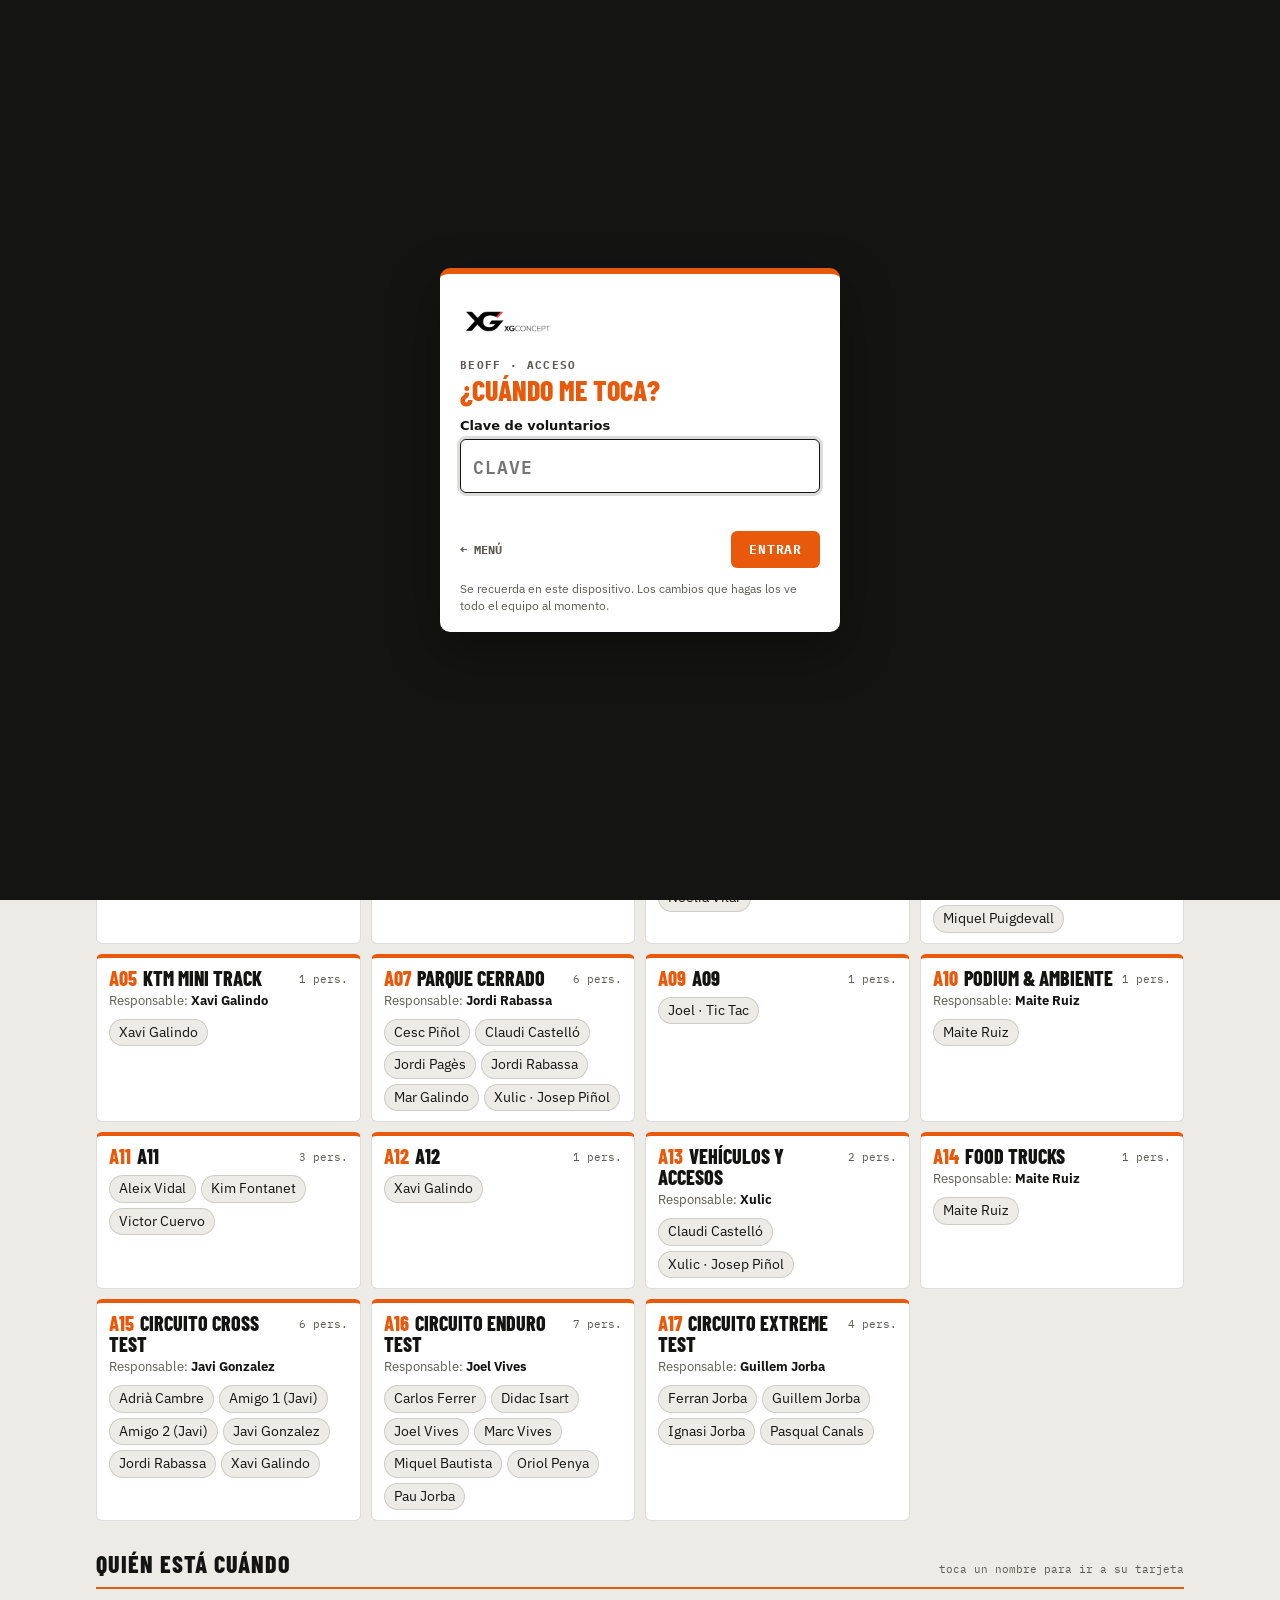
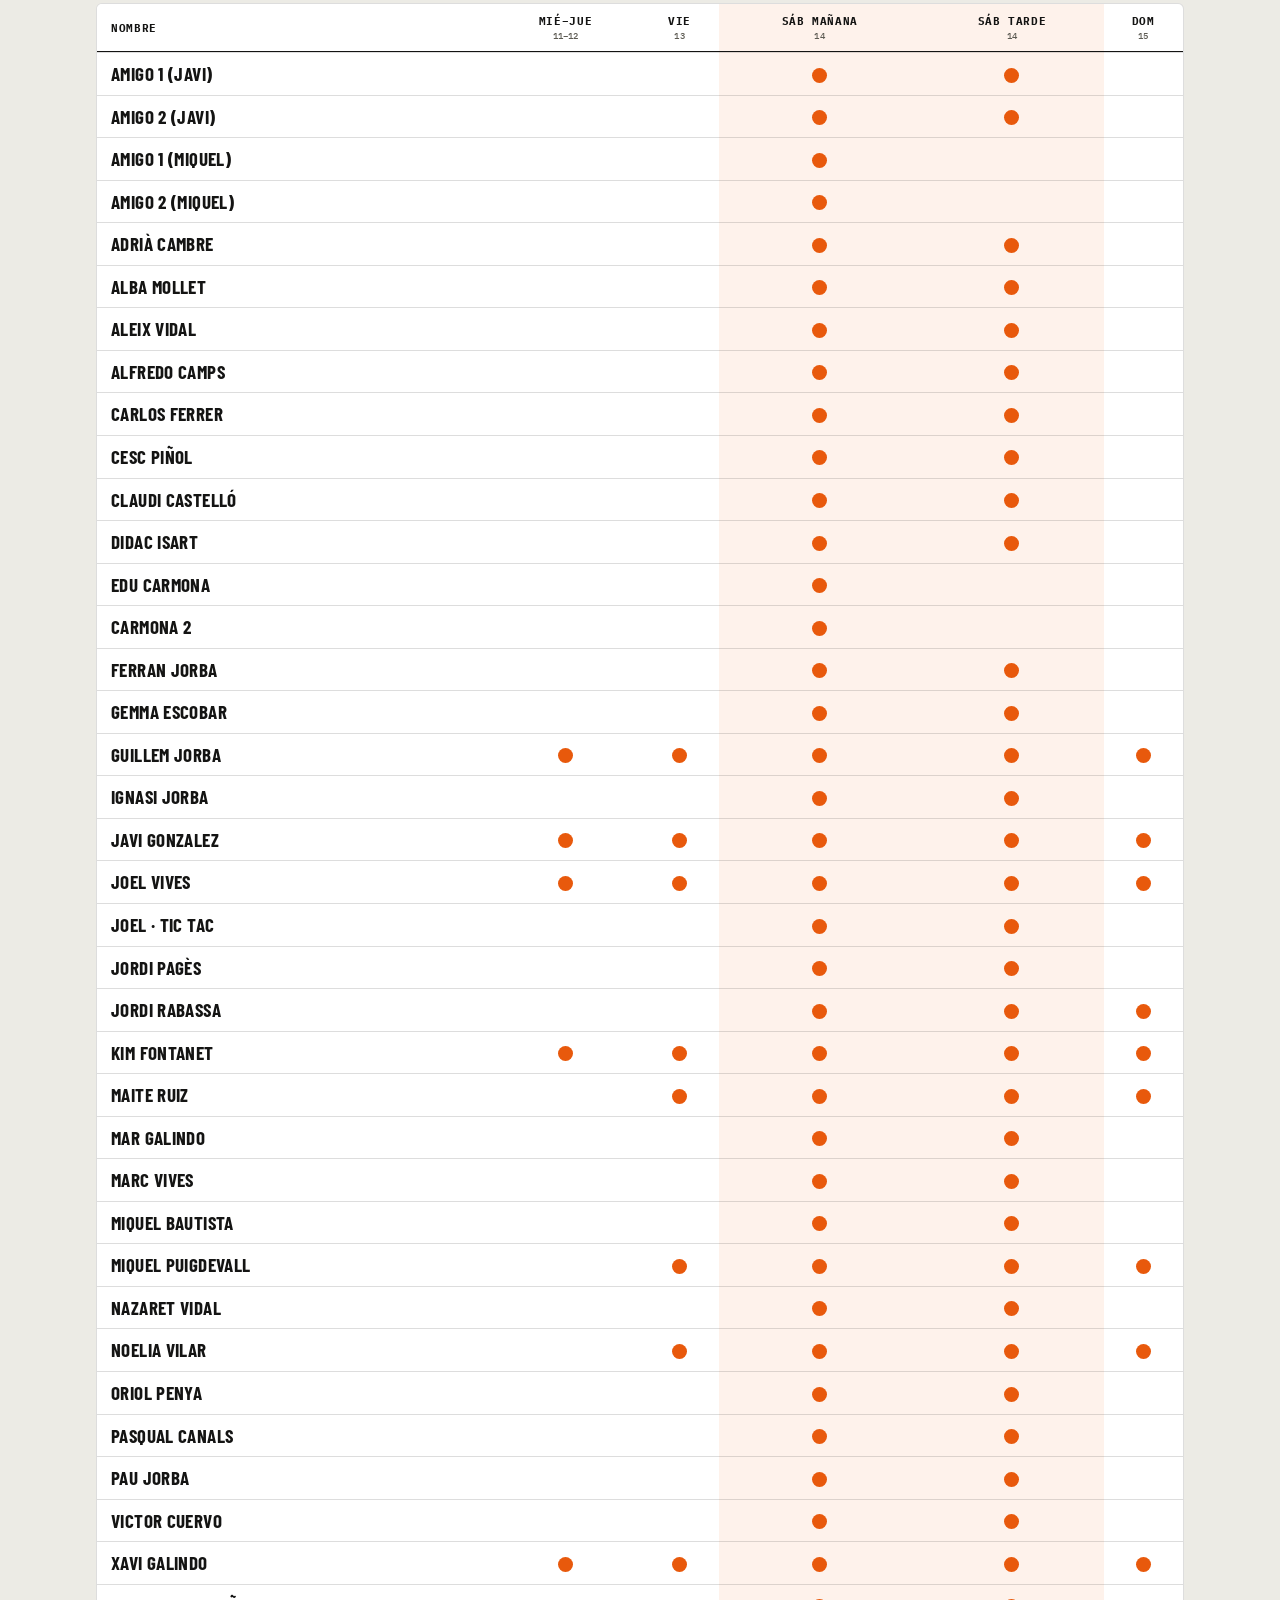
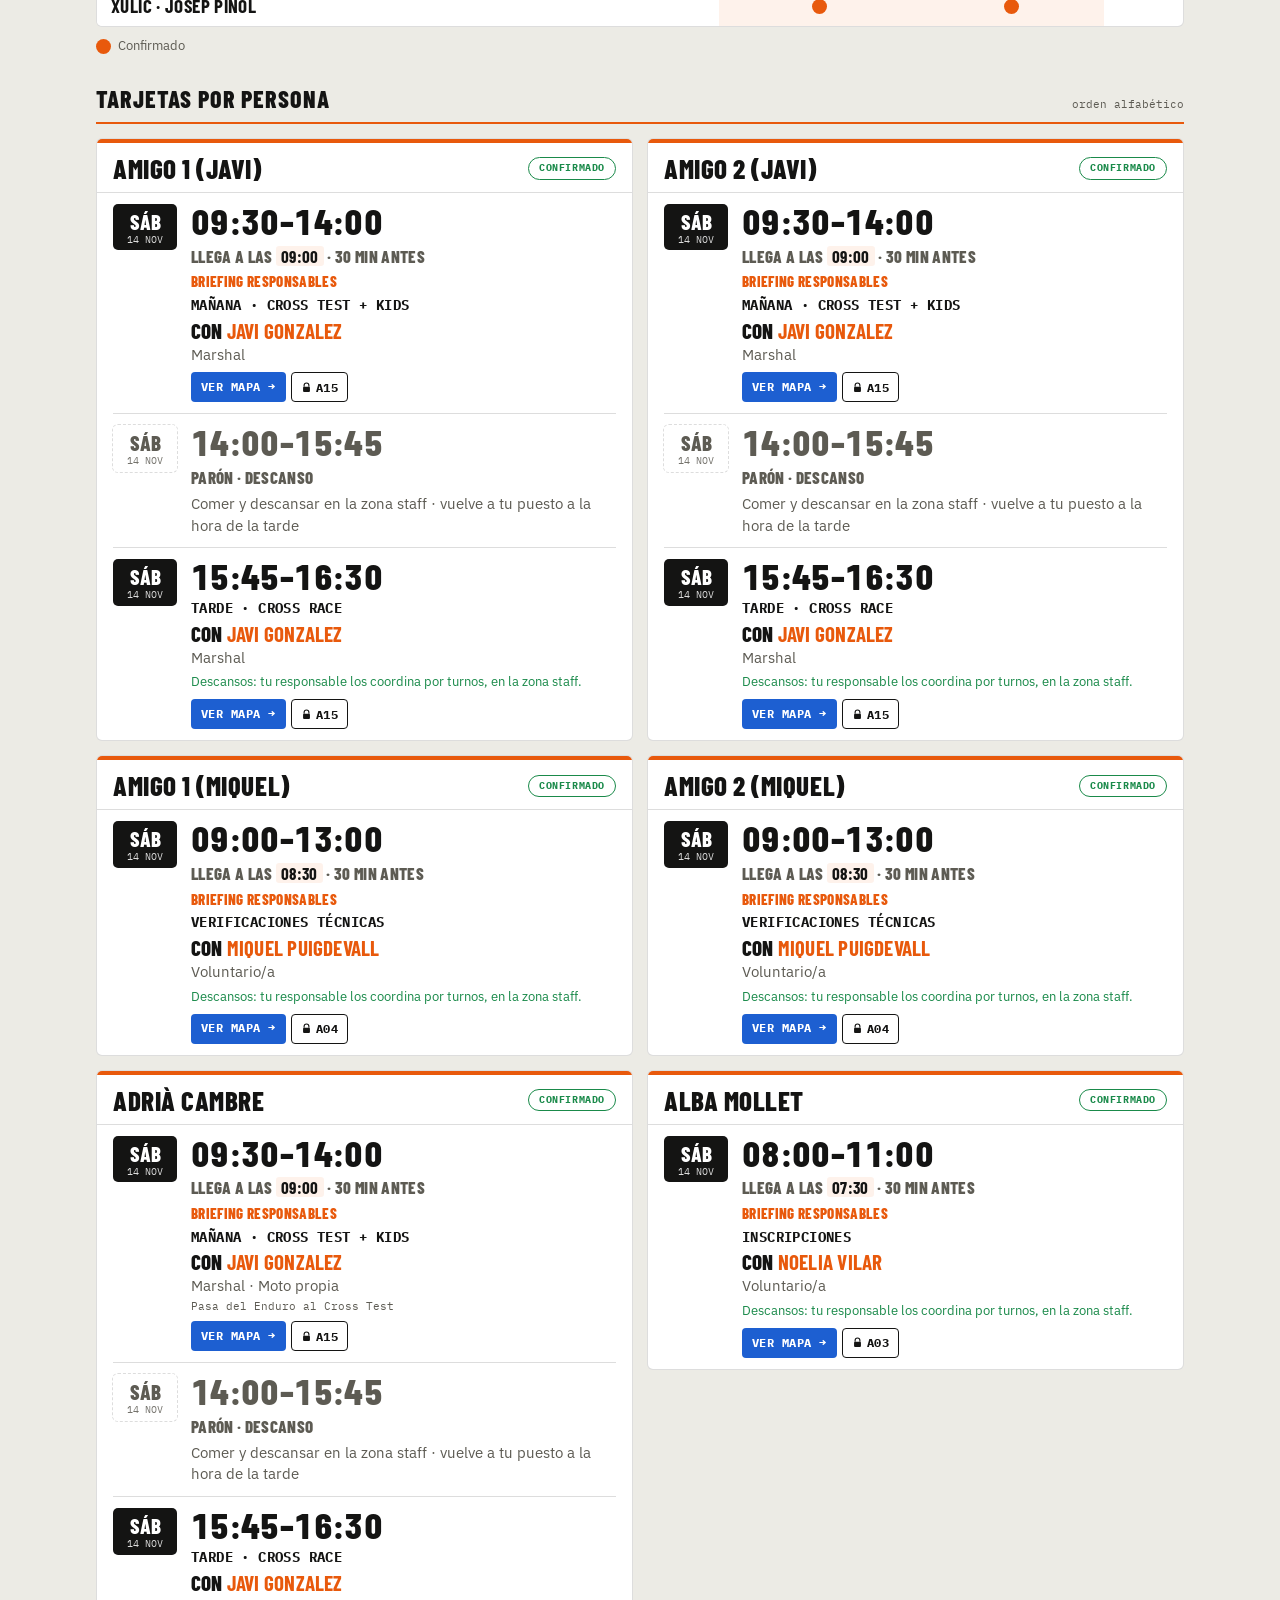
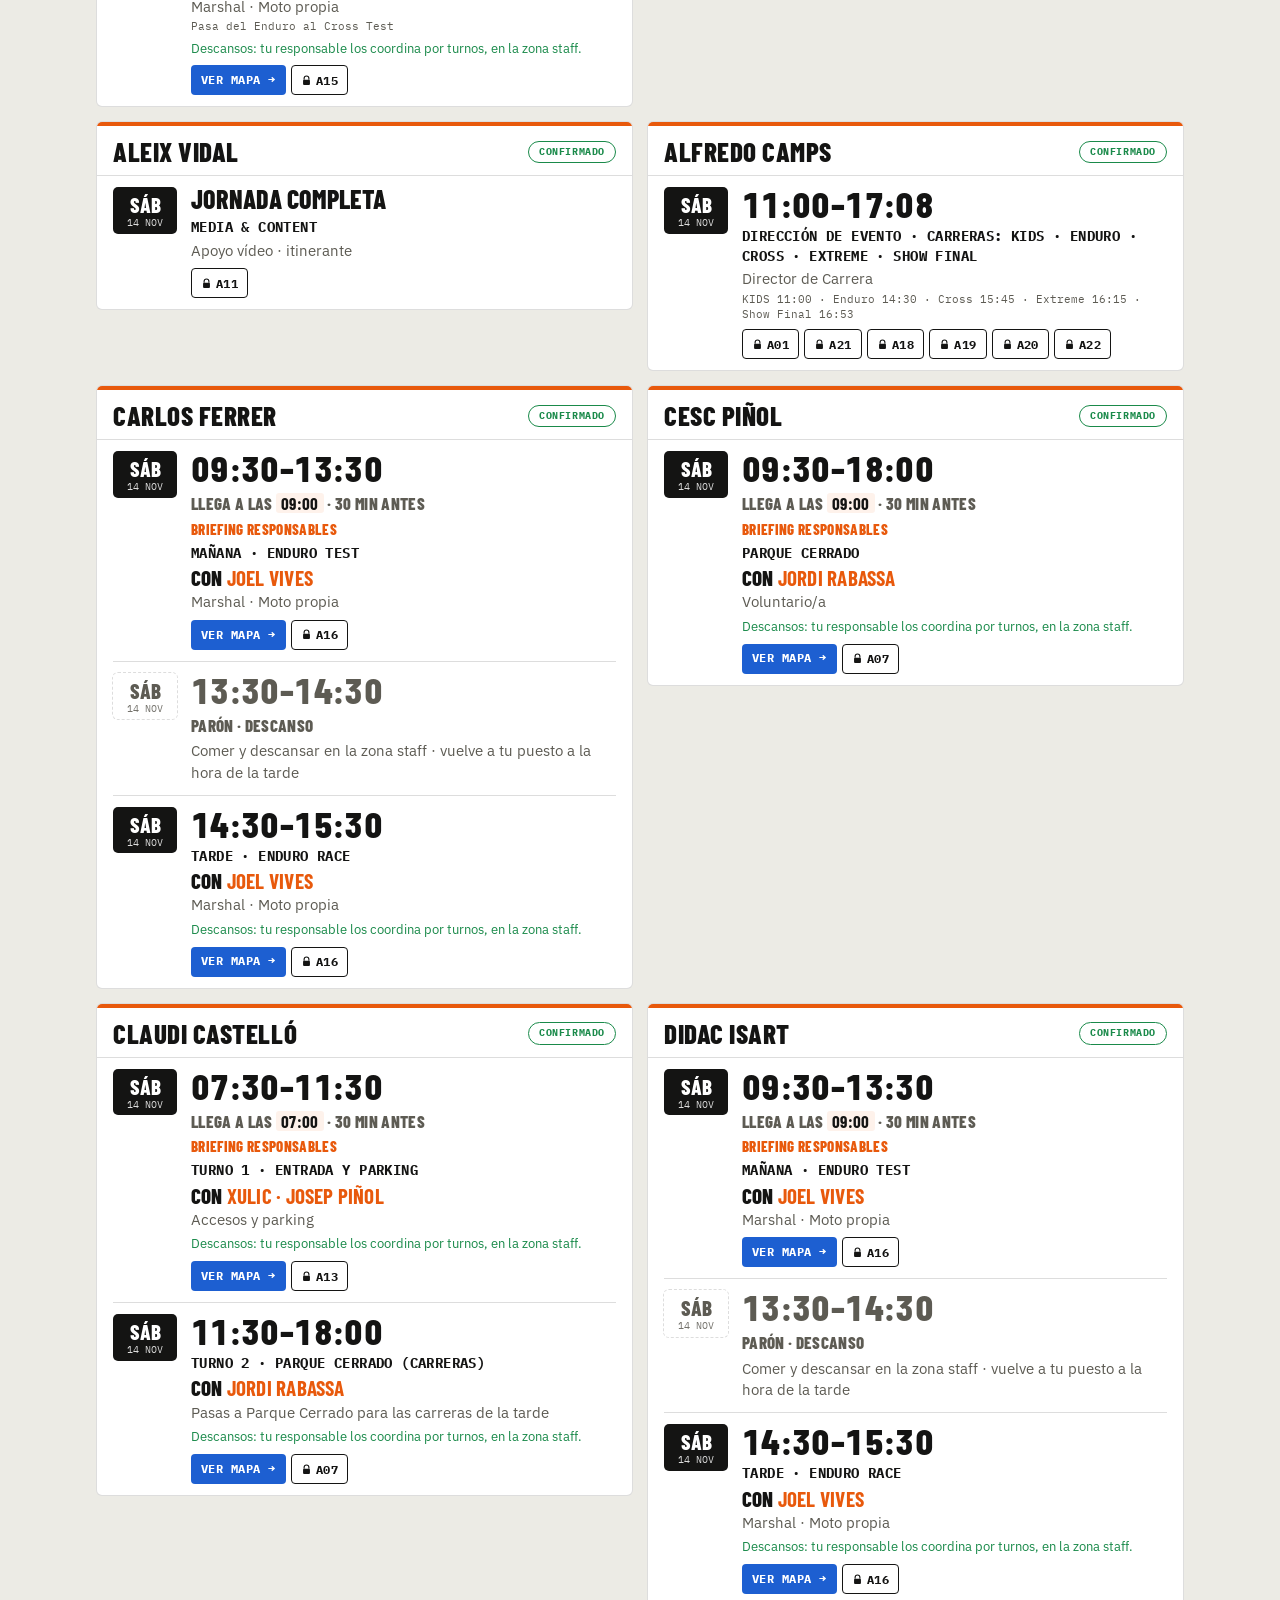
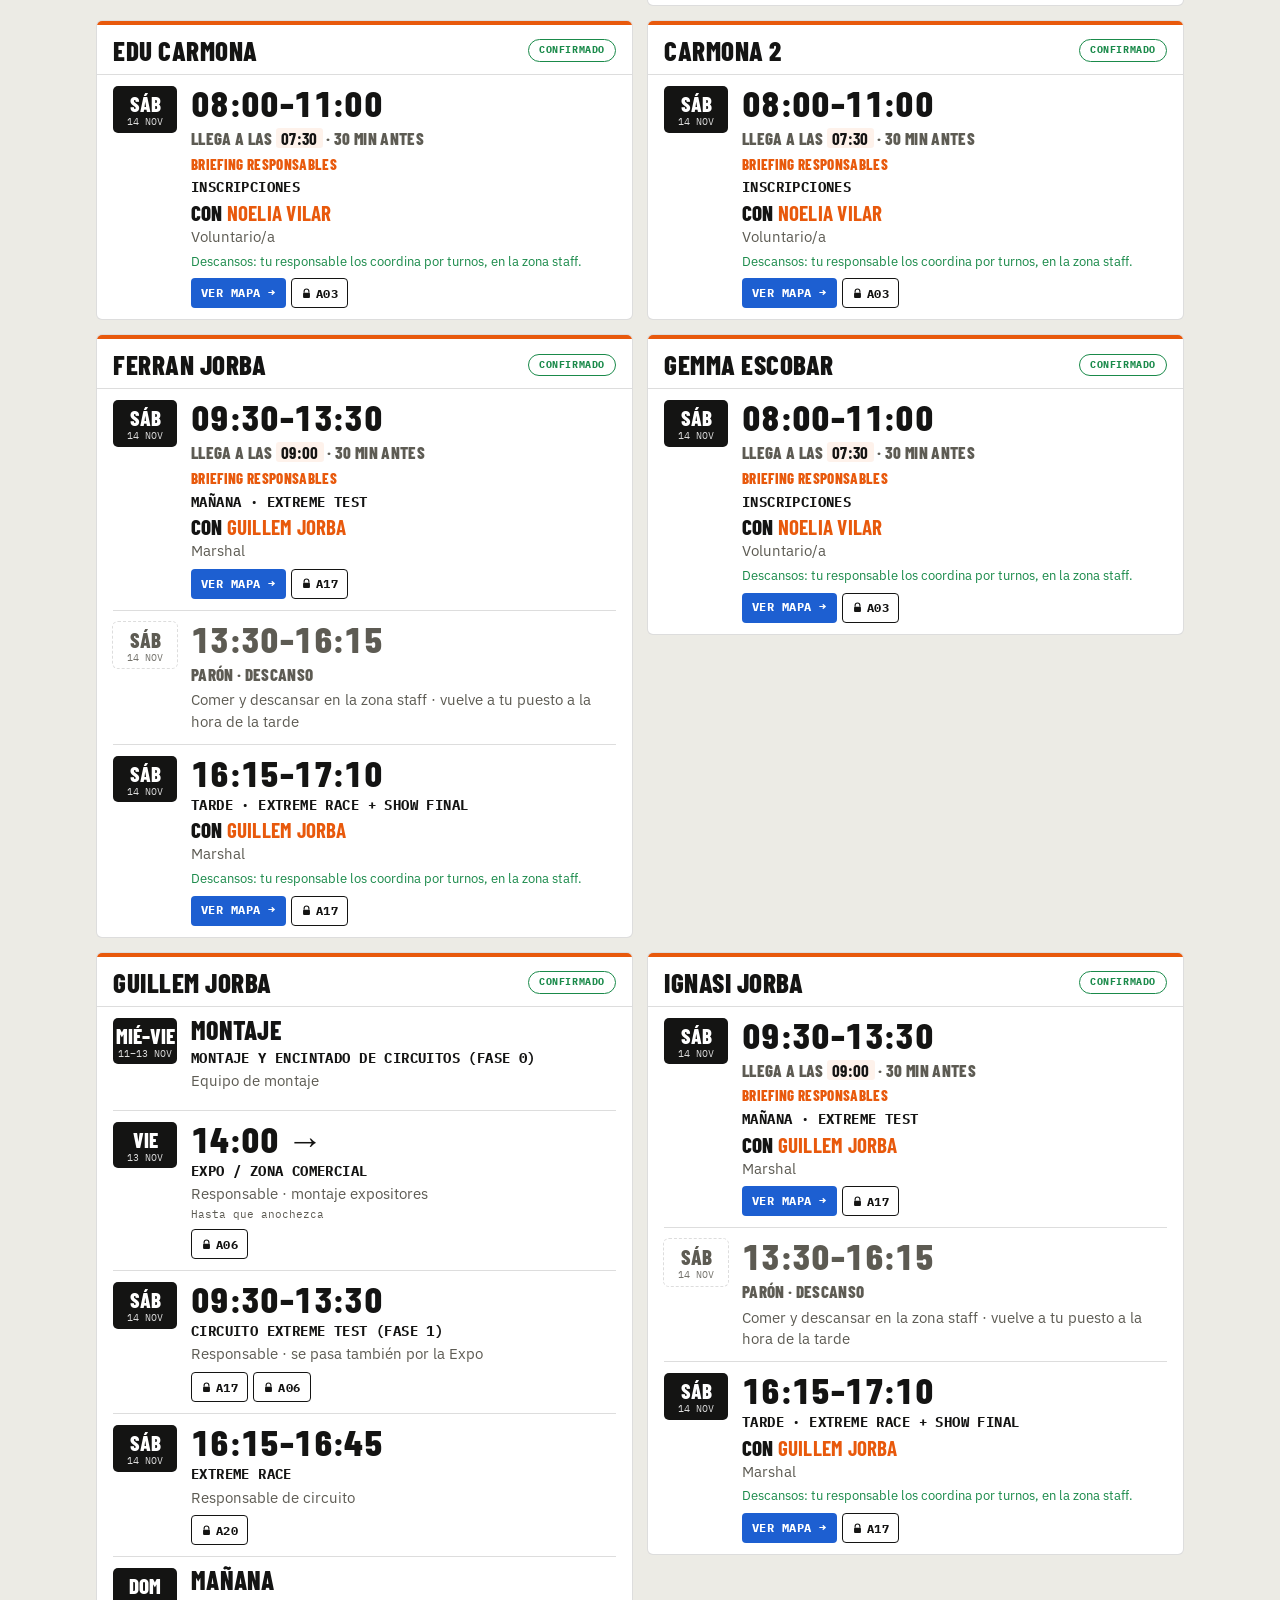
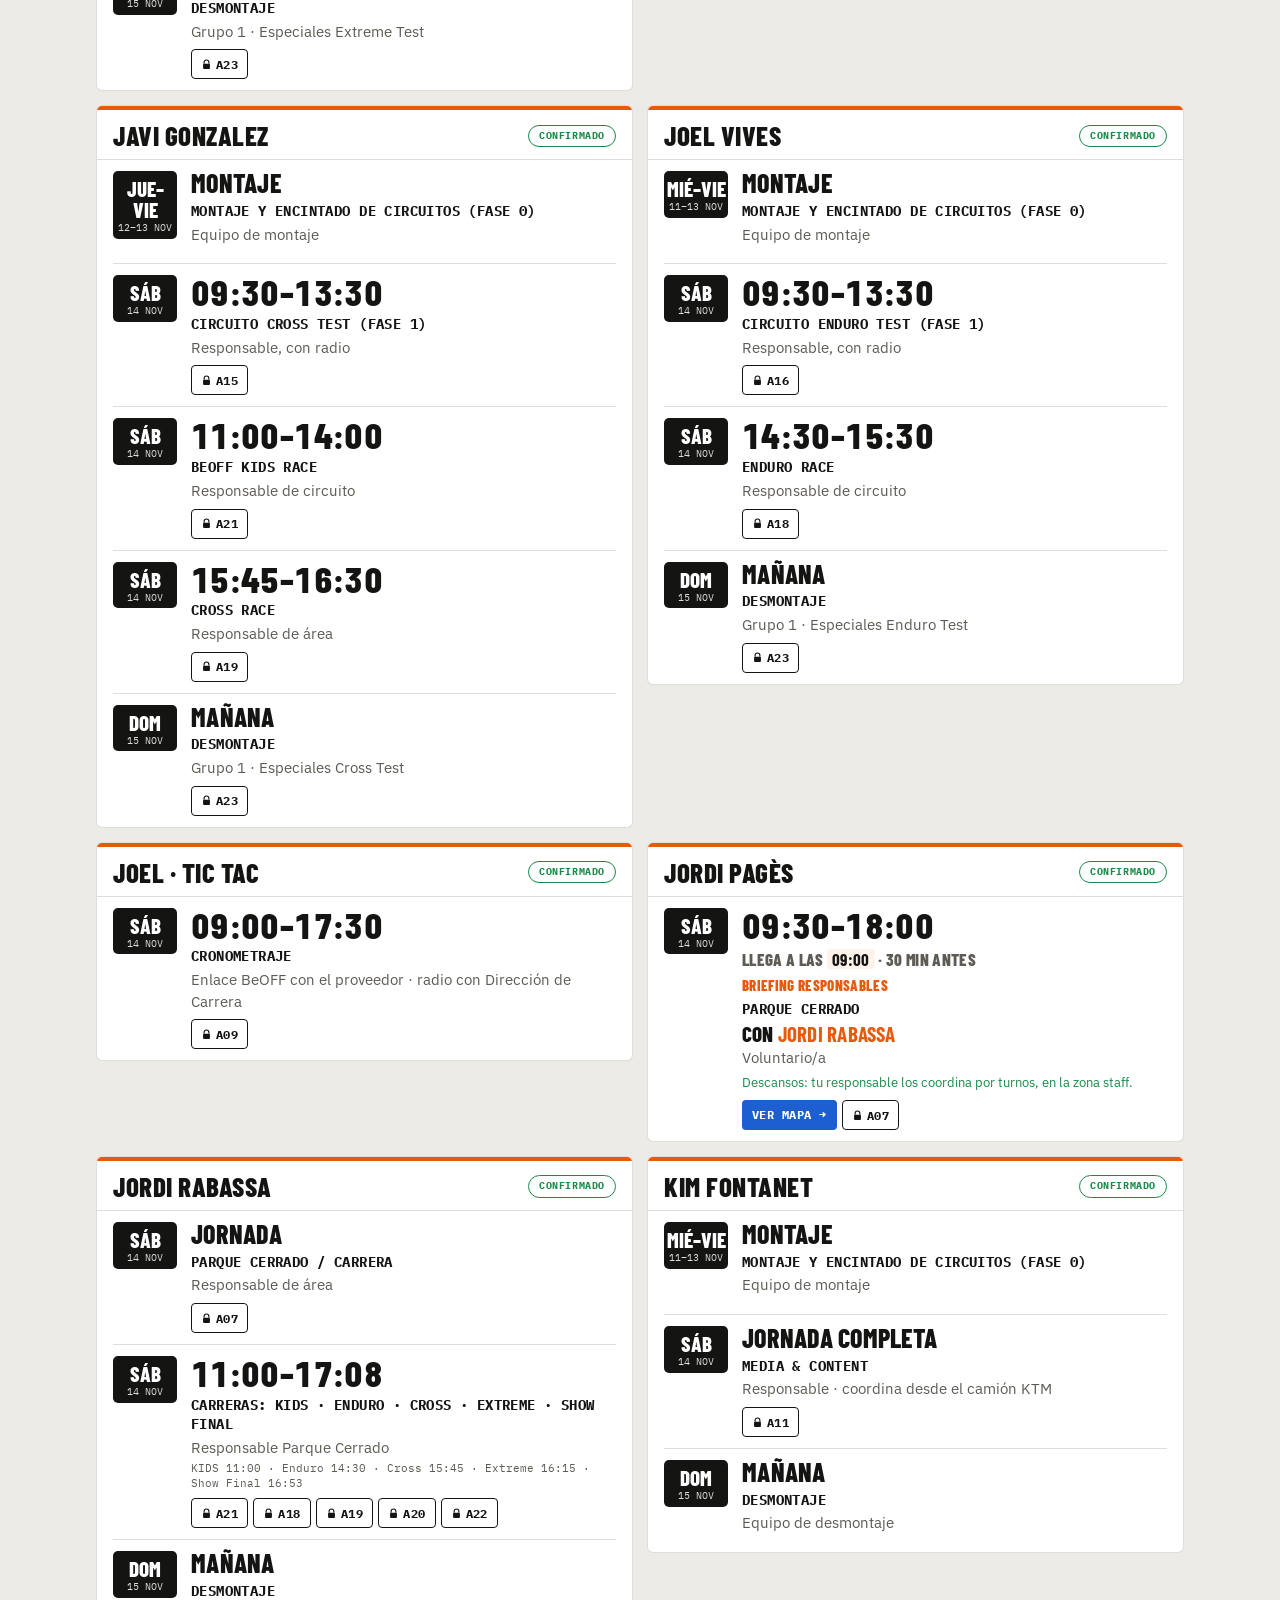
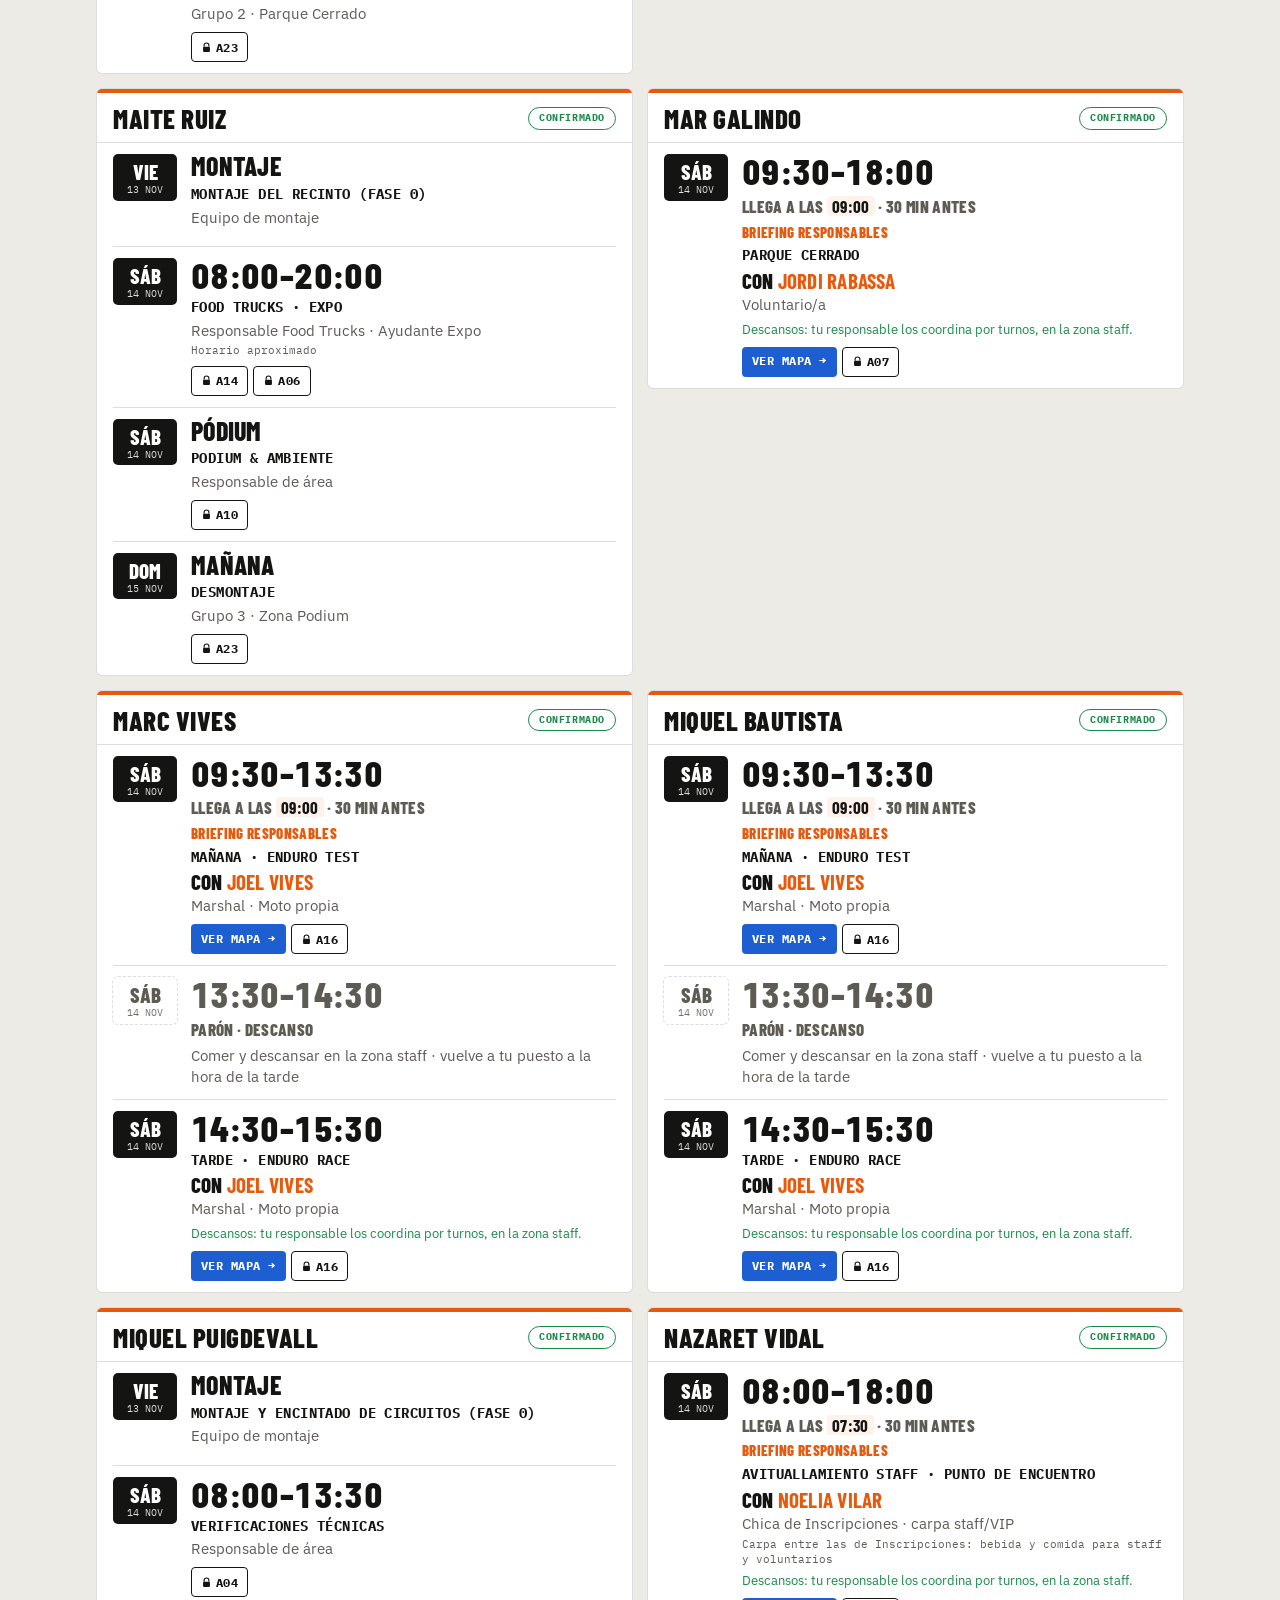
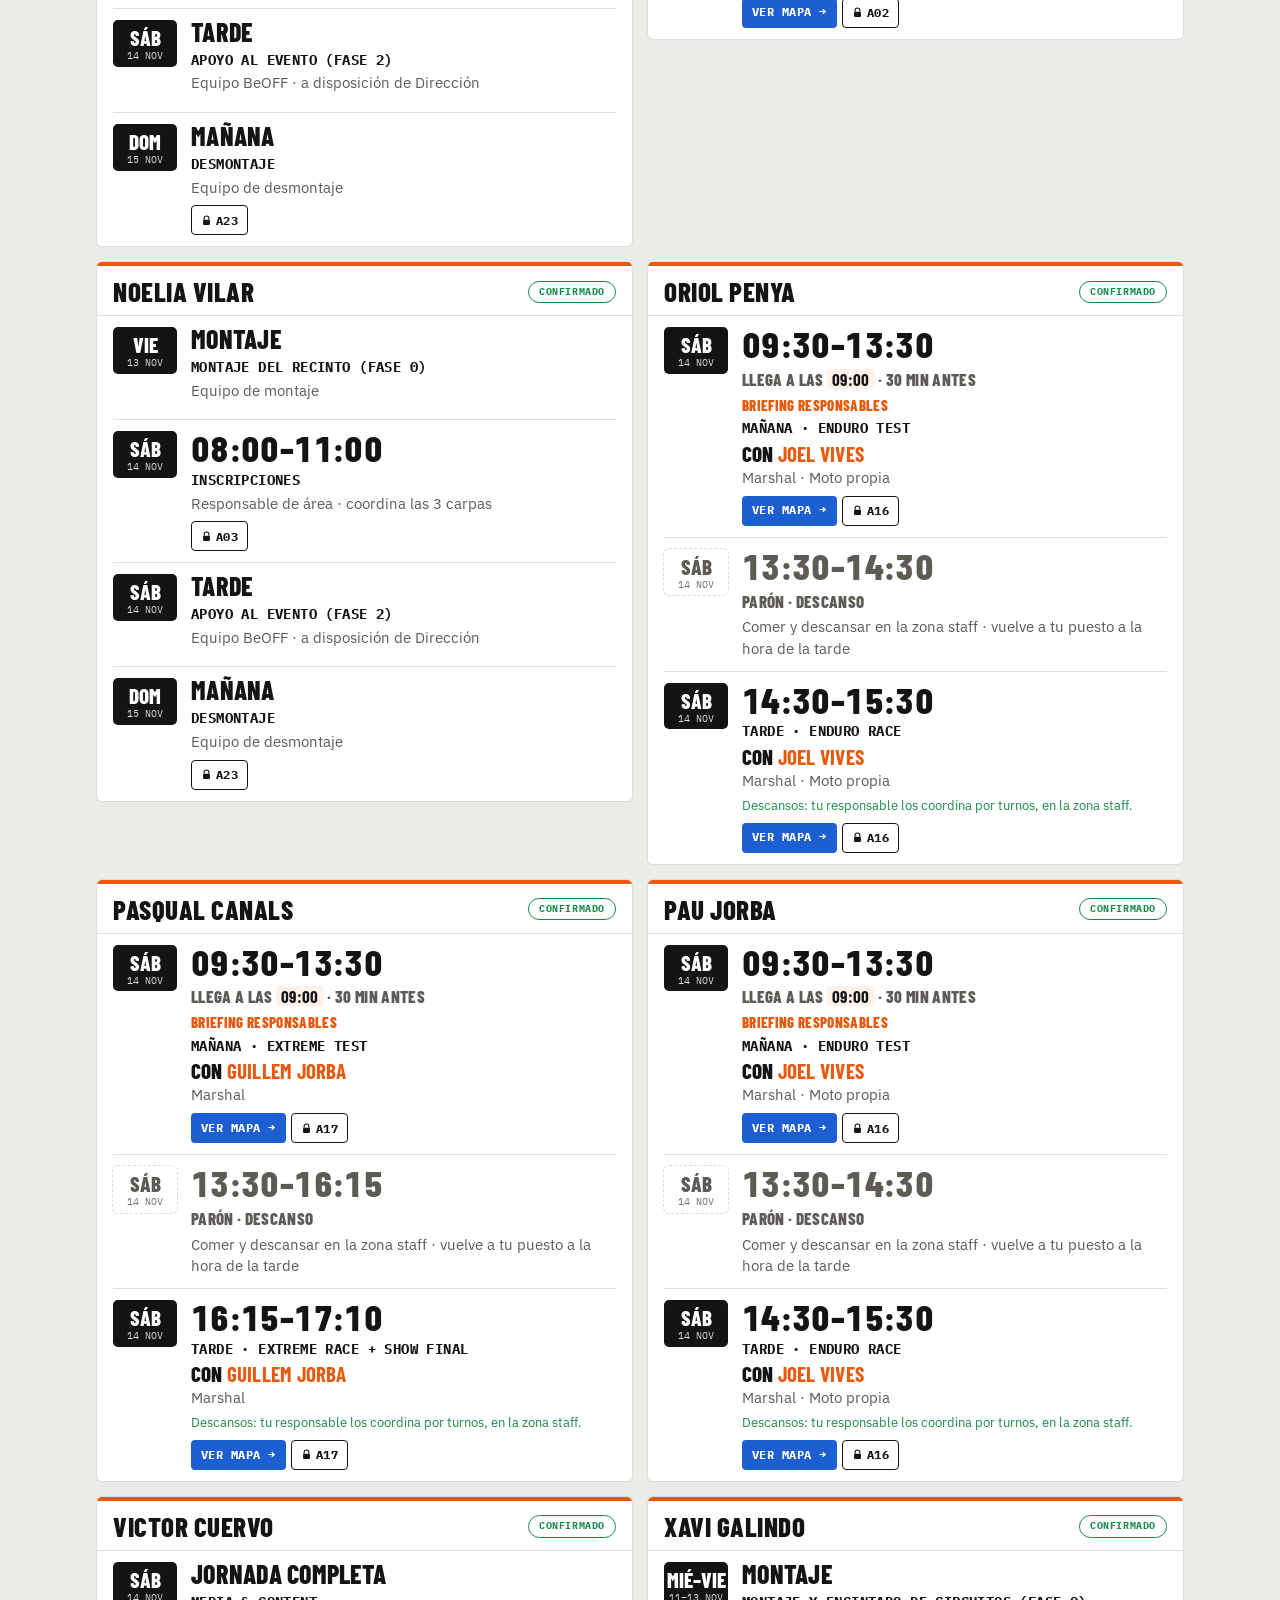
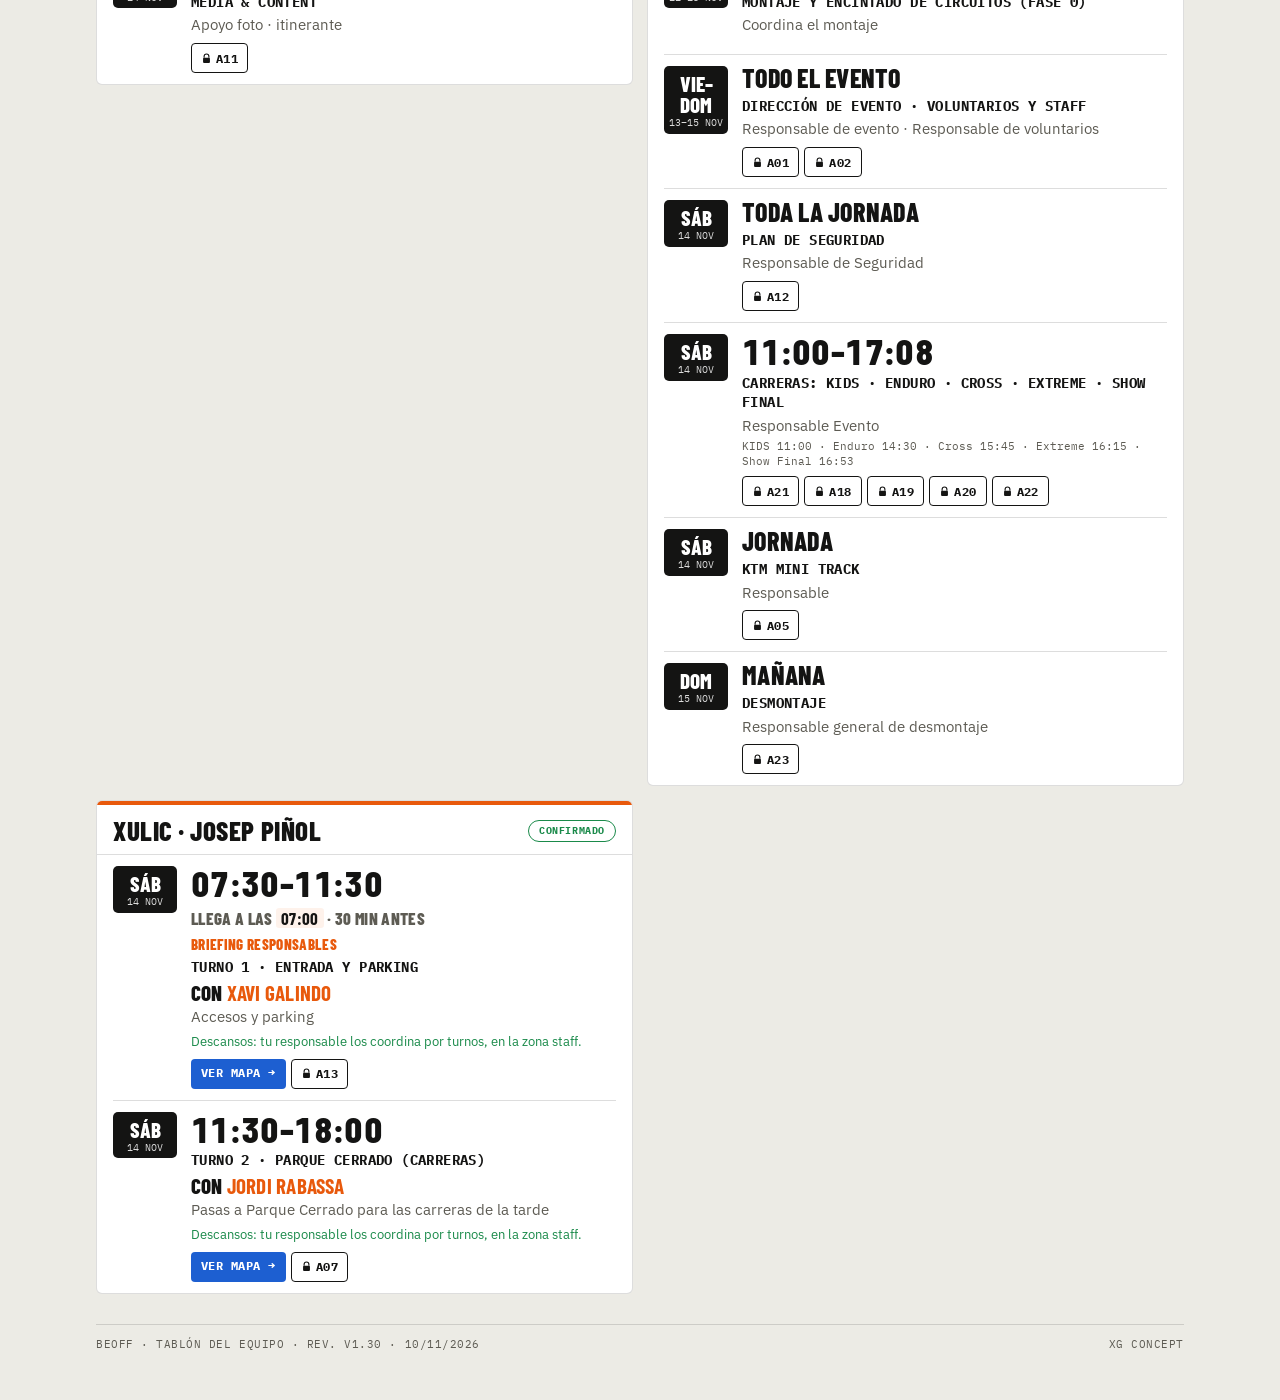
==== commit 2b5a1606: "Tablon v1.30: bloque Equipo por area Co-Authored-By: Claude Opus 5.5 <noreply@anthropic.com> Claude-" ====
--- a/cuando-me-toca/index.html
+++ b/cuando-me-toca/index.html
@@ -251,12 +251,21 @@
 .brk{display:block;font-size:13px;color:var(--ok);margin-top:3px}
 .shift.paron .dy{background:transparent;color:var(--sub);outline:1.4px dashed var(--hair)}
 .shift.paron .time{color:var(--sub)}
+.eqg{display:grid;grid-template-columns:repeat(auto-fill,minmax(260px,1fr));gap:10px}
+.eqt{background:var(--paper);border:1px solid var(--hair);border-top:4px solid var(--acc);border-radius:6px;padding:10px 12px}
+.eqt h3{margin:0;font-family:var(--ft);font-weight:800;font-size:20px;text-transform:uppercase;line-height:1.05}
+.eqt h3 span{color:var(--acc);margin-right:6px}
+.eqt .rs{font-size:13px;color:var(--sub);margin:3px 0 8px}
+.eqt .rs b{color:var(--ink)}
+.eqt .nn{display:flex;flex-wrap:wrap;gap:5px}
+.eqt .nn a{font-size:13.5px;text-decoration:none;color:var(--ink);border:1px solid var(--hair);border-radius:14px;padding:3px 9px;background:var(--ground)}
+.eqt .ct{float:right;font-family:var(--fm);font-size:11px;color:var(--sub);margin-top:4px}
 </style>
 
 <link rel="stylesheet" href="../assets/bo.css">
 <style>html,body{margin:0}.bar .menu{font:700 11px var(--fm);letter-spacing:.06em;text-transform:uppercase;color:var(--ink);text-decoration:none;border:1.3px solid var(--hair);border-radius:4px;padding:4px 8px;white-space:nowrap}.bar .menu:hover{border-color:var(--acc);color:var(--acc)} .live{font:500 10px var(--fm);color:var(--sub);letter-spacing:.04em;margin-left:6px}</style>
 </head><body>
-<div class="bar"><div class="in"><img src="[data-uri]" alt="XG Concept"><span class="sep"></span><span class="nm">BeOFF · <em>Tablón del equipo</em></span><a class="menu" href="../">← Menú</a><span class="rv"><span>Actualizado </span><b>v1.29</b> · 10/11/2026</span></div></div>
+<div class="bar"><div class="in"><img src="[data-uri]" alt="XG Concept"><span class="sep"></span><span class="nm">BeOFF · <em>Tablón del equipo</em></span><a class="menu" href="../">← Menú</a><span class="rv"><span>Actualizado </span><b>v1.30</b> · 10/11/2026</span></div></div>
 
 <main class="wrap">
  <div class="hero">
@@ -281,6 +290,11 @@
  </nav>
  <div class="panel" data-panel="personas">
  <div class="find"><label for="q">Tu nombre</label><input id="q" type="search" placeholder="Ej.: Jordi" autocomplete="off"><span class="cnt" id="cnt">37 personas</span></div>
+
+ <section class="blk" id="equipos">
+  <div class="sh"><h2>Equipo por área</h2><small>sábado 14 · quién está en cada sitio · toca un nombre para ver su tarjeta</small></div>
+  <div class="eqg" id="eqg"></div>
+ </section>
 
  <section class="blk" id="vista">
   <div class="sh"><h2>Quién está cuándo</h2><small>toca un nombre para ir a su tarjeta</small></div>
@@ -514,7 +528,7 @@
   <div id="ok" hidden><div class="list" id="lst"></div><p class="hint">Queda abierto solo mientras tengas esta página abierta. Al cerrarla o recargarla se vuelve a bloquear.</p><div class="row"><button type="button" id="cx2">Cerrar</button></div></div>
  </div></div>
 
- <div class="foot"><span>BeOFF · Tablón del equipo · rev. v1.29 · 10/11/2026</span><span>XG Concept</span></div>
+ <div class="foot"><span>BeOFF · Tablón del equipo · rev. v1.30 · 10/11/2026</span><span>XG Concept</span></div>
 </main>
 
 <script>
@@ -719,4 +733,35 @@
  MB.gate({need:'any',title:'¿Cuándo me toca?',label:'Clave de voluntarios'}).then(function(){ load(); MB.poll(load,60000); });
 })();
 </script>
+<script>
+(function(){
+ var MERGE={A18:'A16',A19:'A15',A20:'A17',A21:'A15',A22:'A17'};
+ function build(){
+  var box=document.getElementById('eqg'); if(!box)return;
+  var T={}; [].forEach.call(document.querySelectorAll('.atile'),function(t){var c=t.querySelector('.ac'),a=t.querySelector('.an'),p=t.querySelector('.ap');if(c)T[c.textContent.trim()]={n:a?a.textContent:'',r:p?p.textContent:''};});
+  var G={},ord=[];
+  [].forEach.call(document.querySelectorAll('#cards .card'),function(c){
+   var nm=c.querySelector('h3').textContent, id=c.id;
+   [].forEach.call(c.querySelectorAll('li.shift'),function(li){
+    if(li.classList.contains('paron'))return;
+    var d=li.querySelector('.dy b'); if(!d||d.textContent.trim()!=='Sáb')return;
+    var b=li.querySelector('.pdf[data-code]'); if(!b)return;
+    var code=b.getAttribute('data-code'); code=MERGE[code]||code;
+    if(!G[code]){G[code]={};ord.push(code);}
+    G[code][id]=nm;
+   });
+  });
+  ord.sort();
+  box.innerHTML=ord.map(function(code){
+   var t=T[code]||{n:code,r:''}, ids=Object.keys(G[code]);
+   ids.sort(function(a,b){return G[code][a].localeCompare(G[code][b],'es');});
+   return '<div class="eqt"><span class="ct">'+ids.length+' pers.</span><h3><span>'+code+'</span>'+MB.esc(t.n)+'</h3>'+
+    (t.r?'<div class="rs">Responsable: <b>'+MB.esc(t.r)+'</b></div>':'<div class="rs"></div>')+
+    '<div class="nn">'+ids.map(function(i){return '<a href="#'+i+'">'+MB.esc(G[code][i])+'</a>';}).join('')+'</div></div>';
+  }).join('');
+ }
+ if(document.readyState==='loading')document.addEventListener('DOMContentLoaded',build);else build();
+ setTimeout(build,2500);setTimeout(build,6000);
+})();
+</script>
 </body></html>
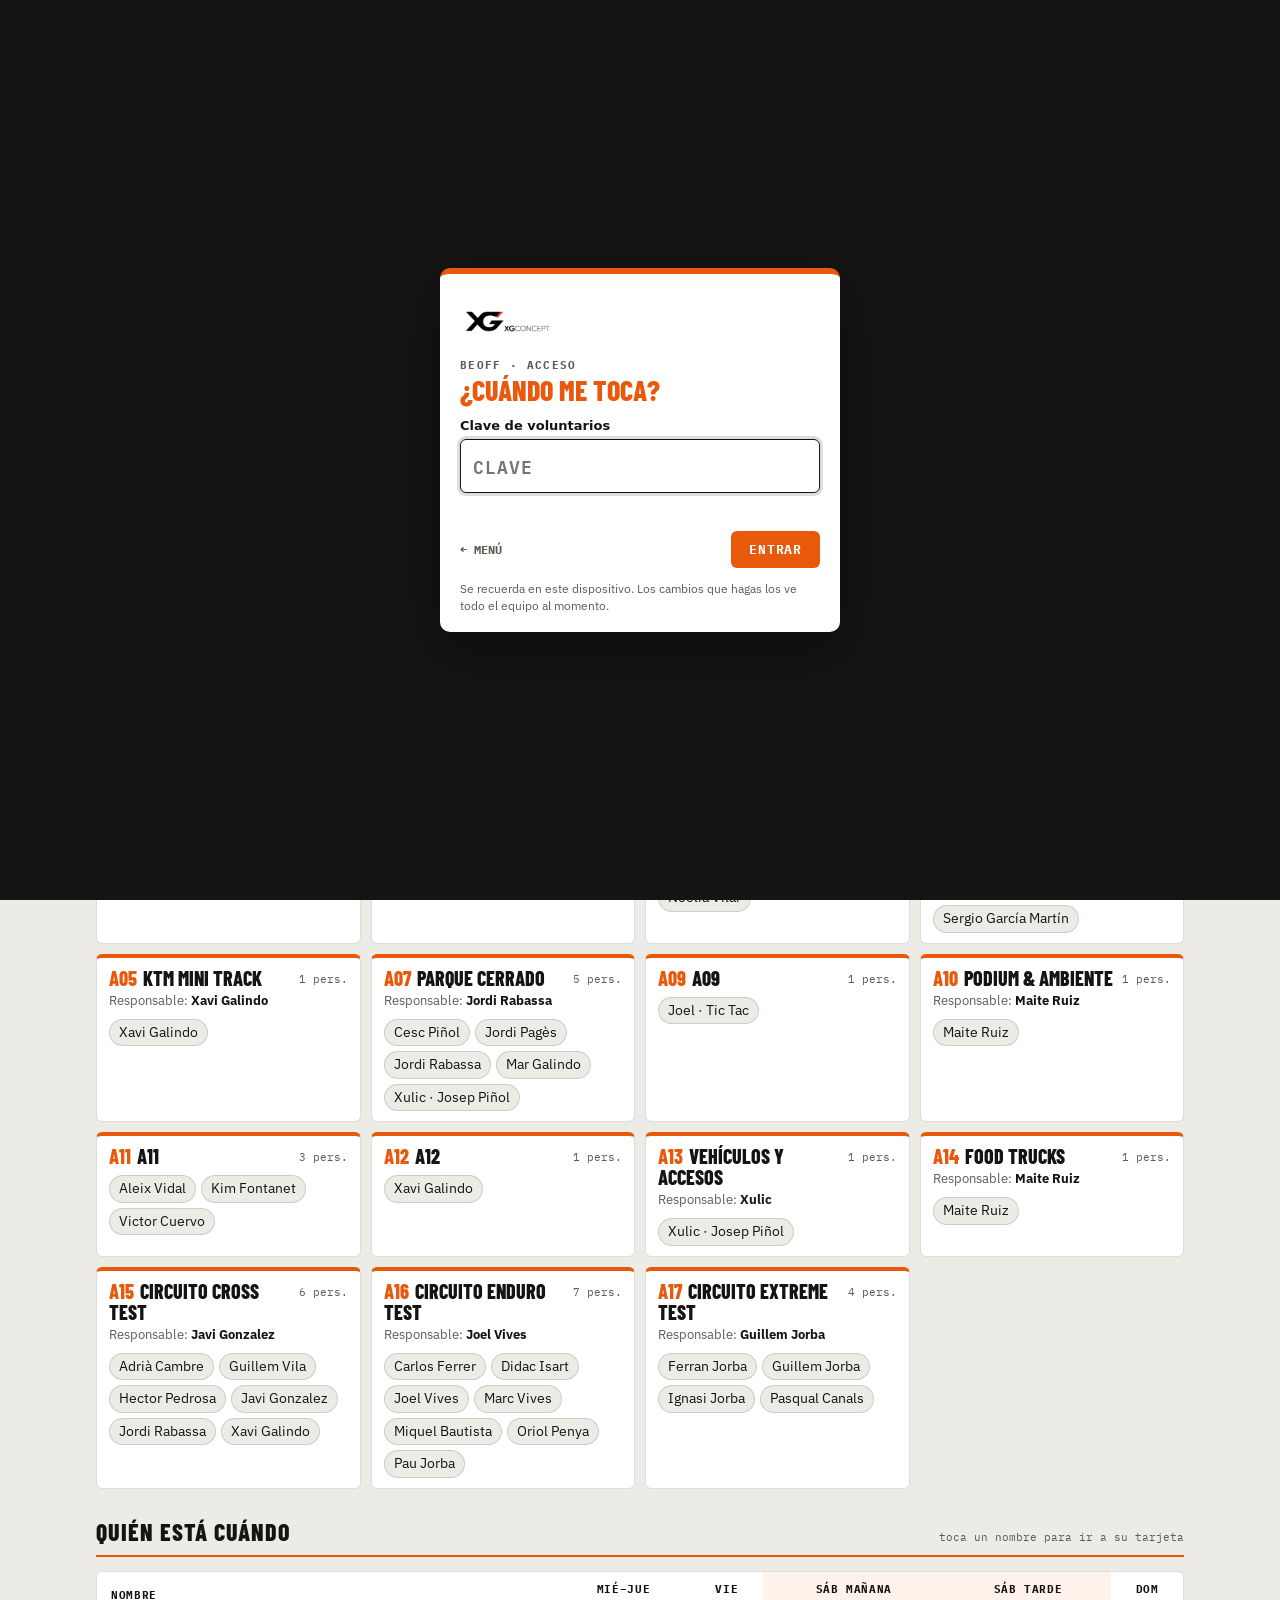
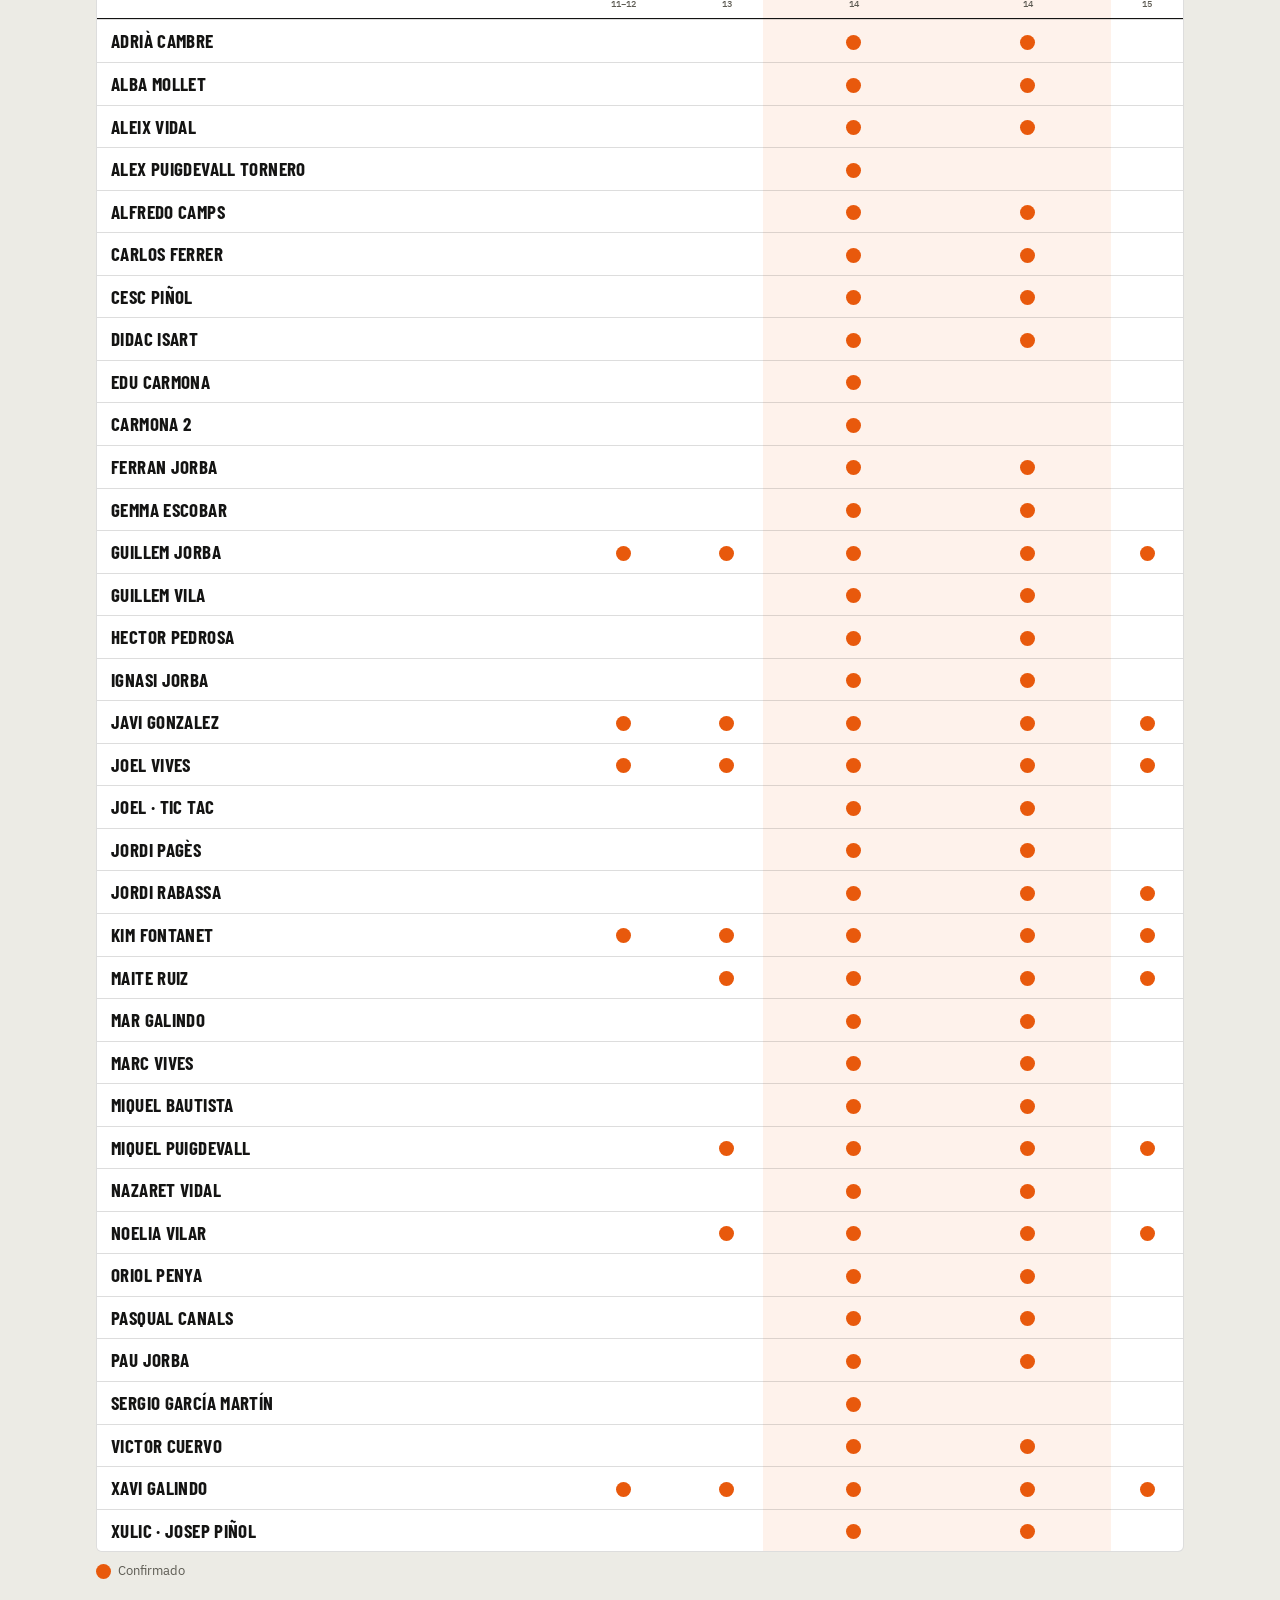
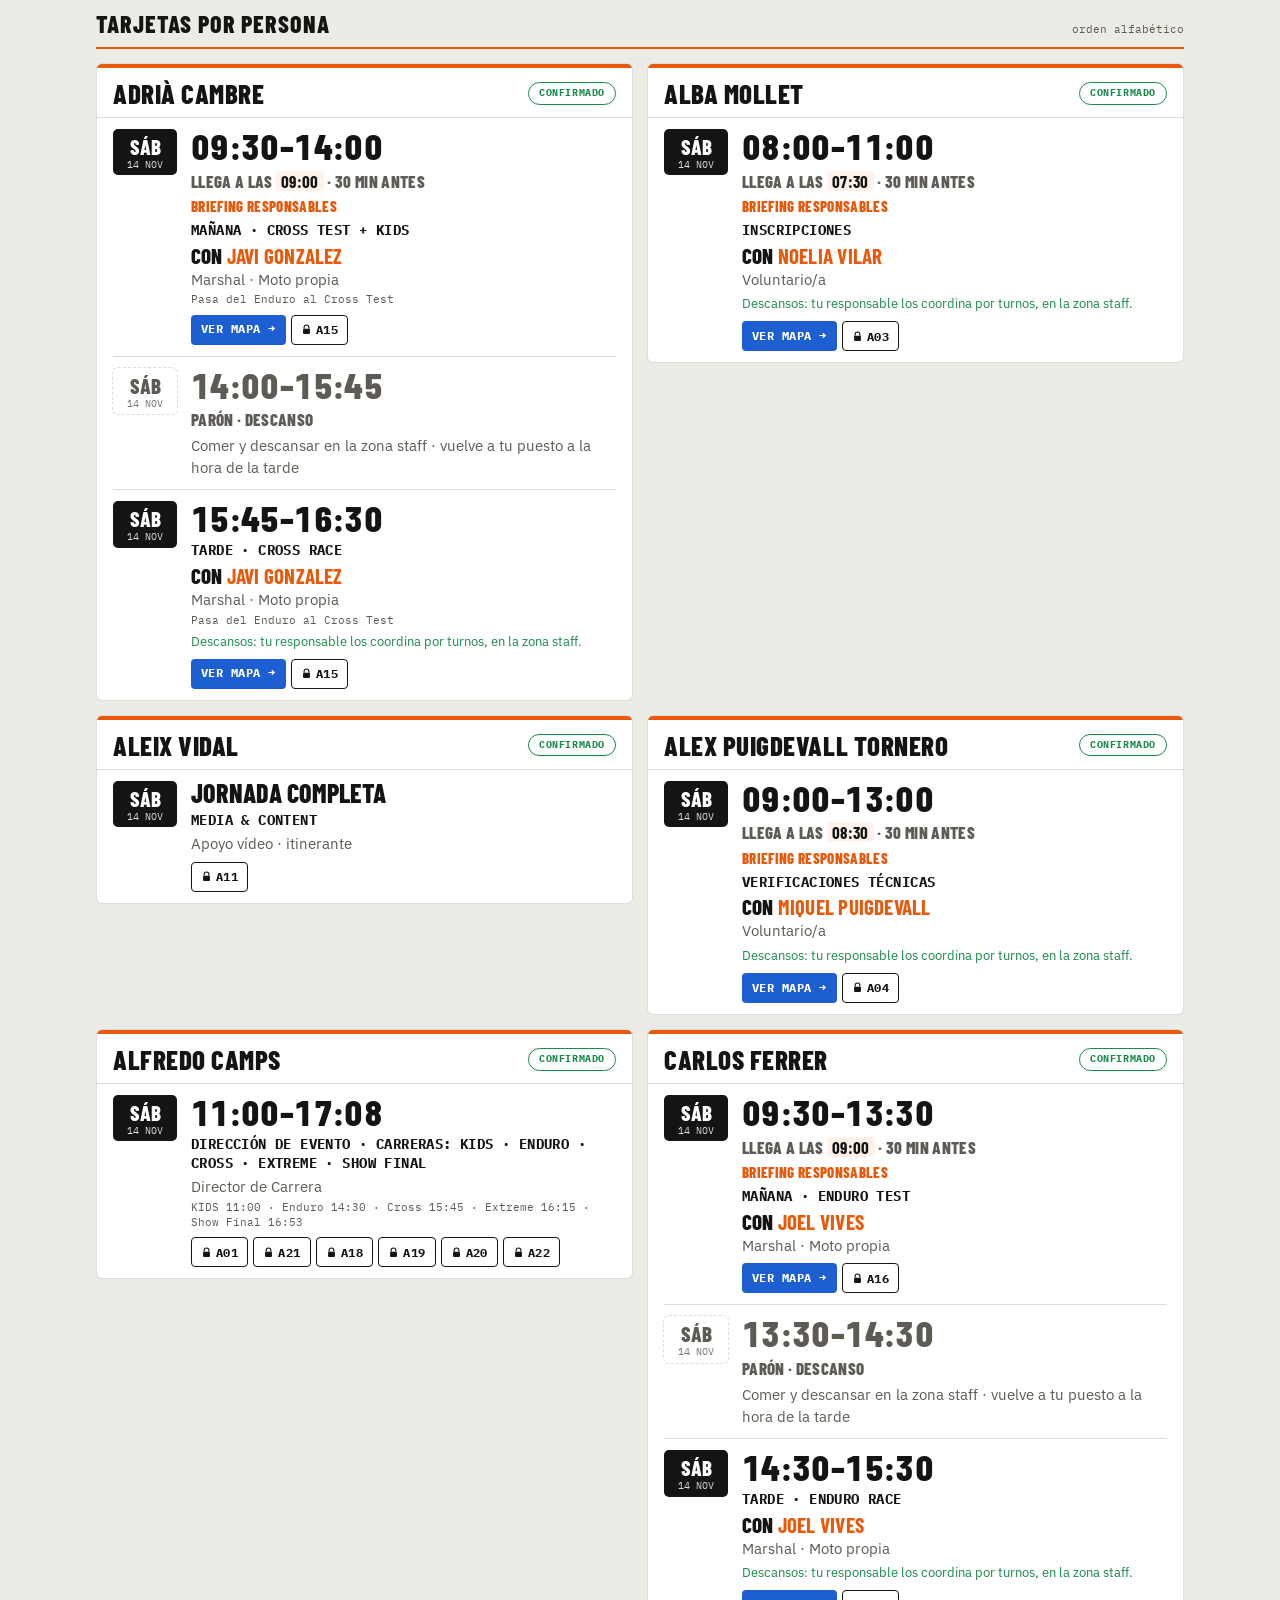
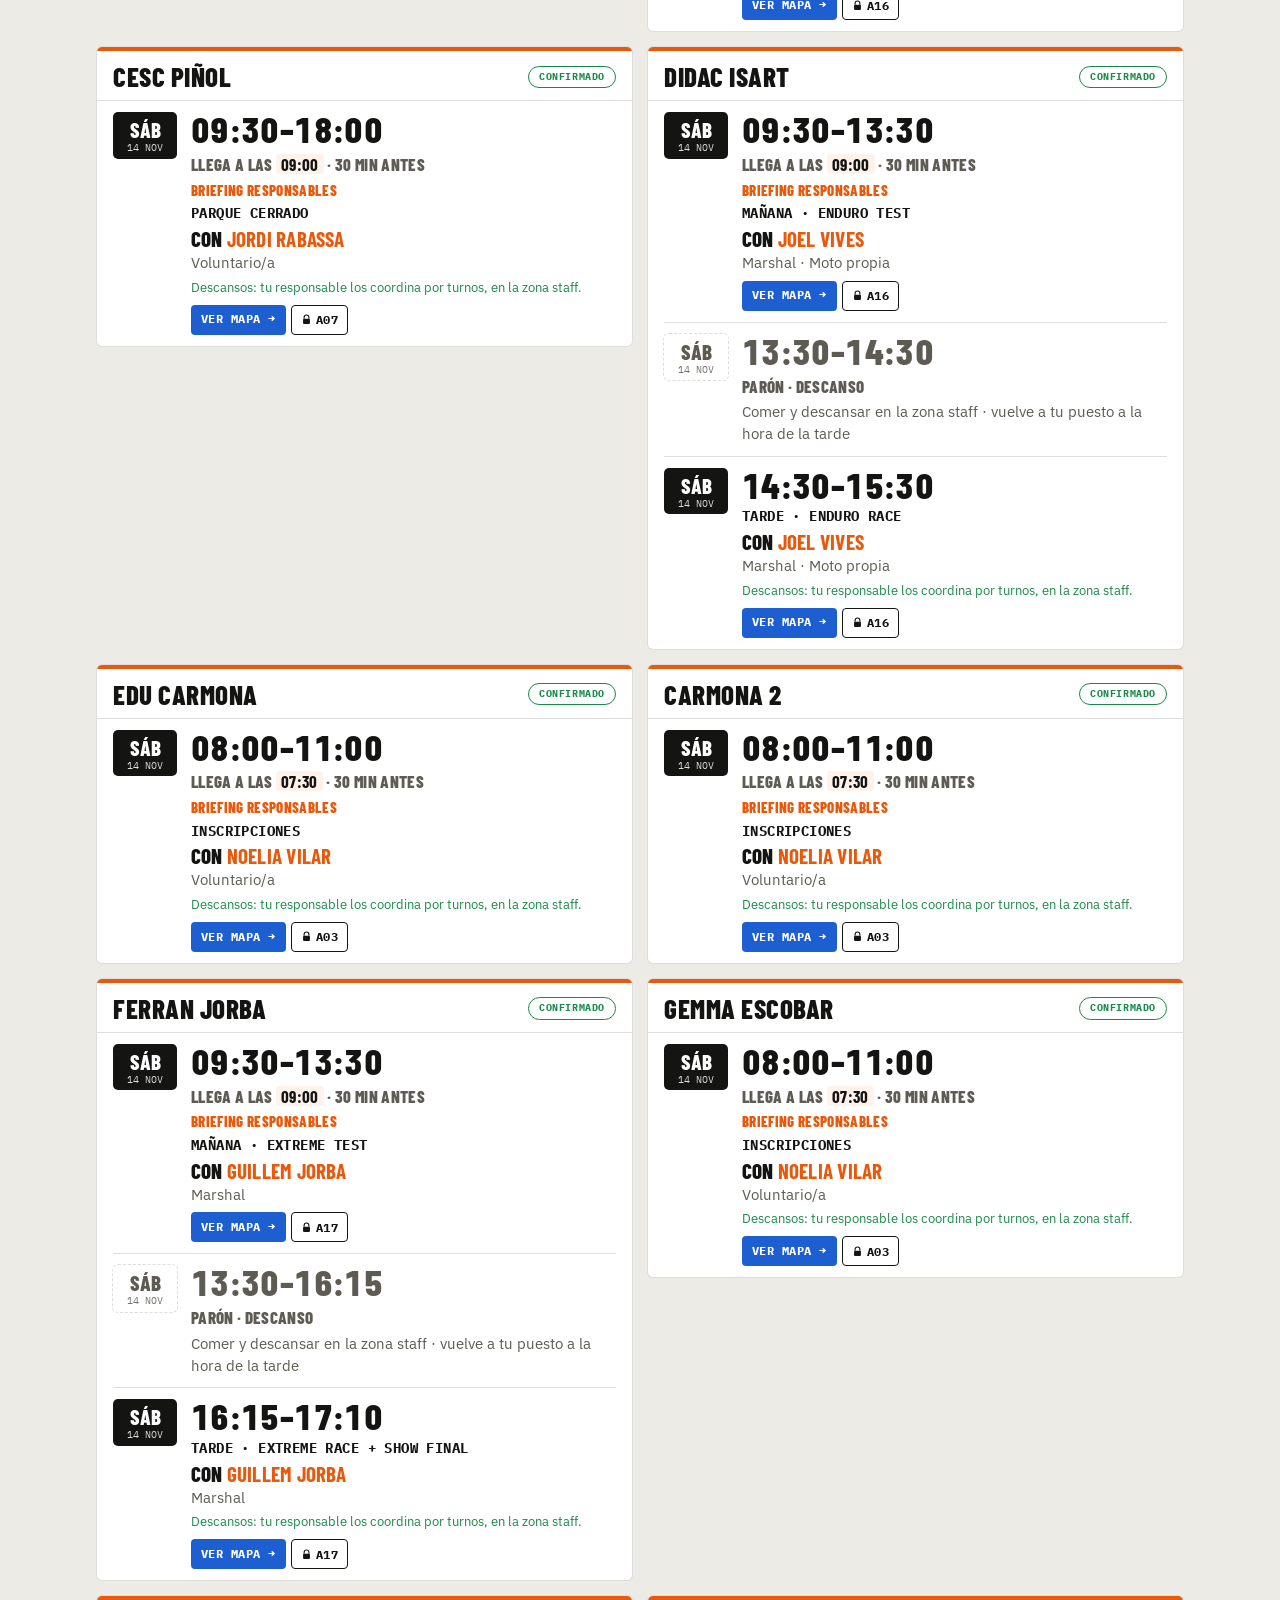
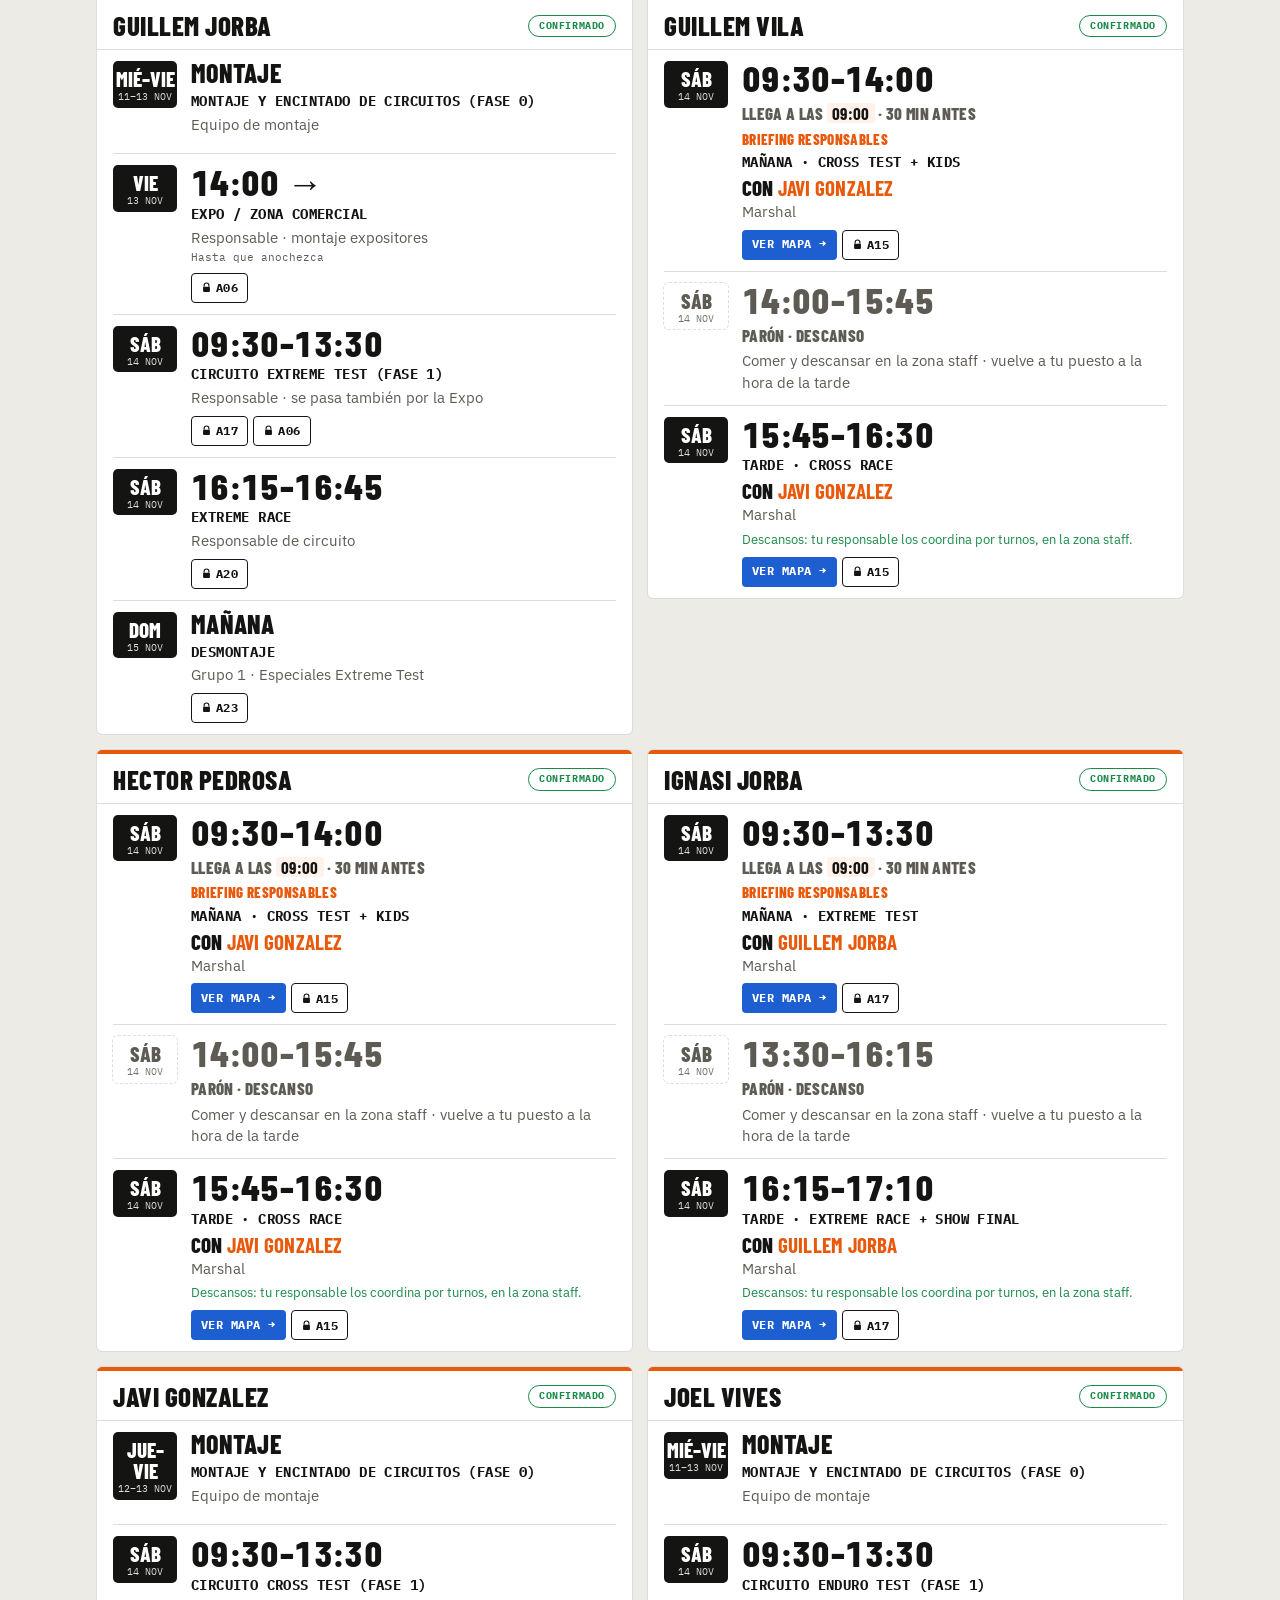
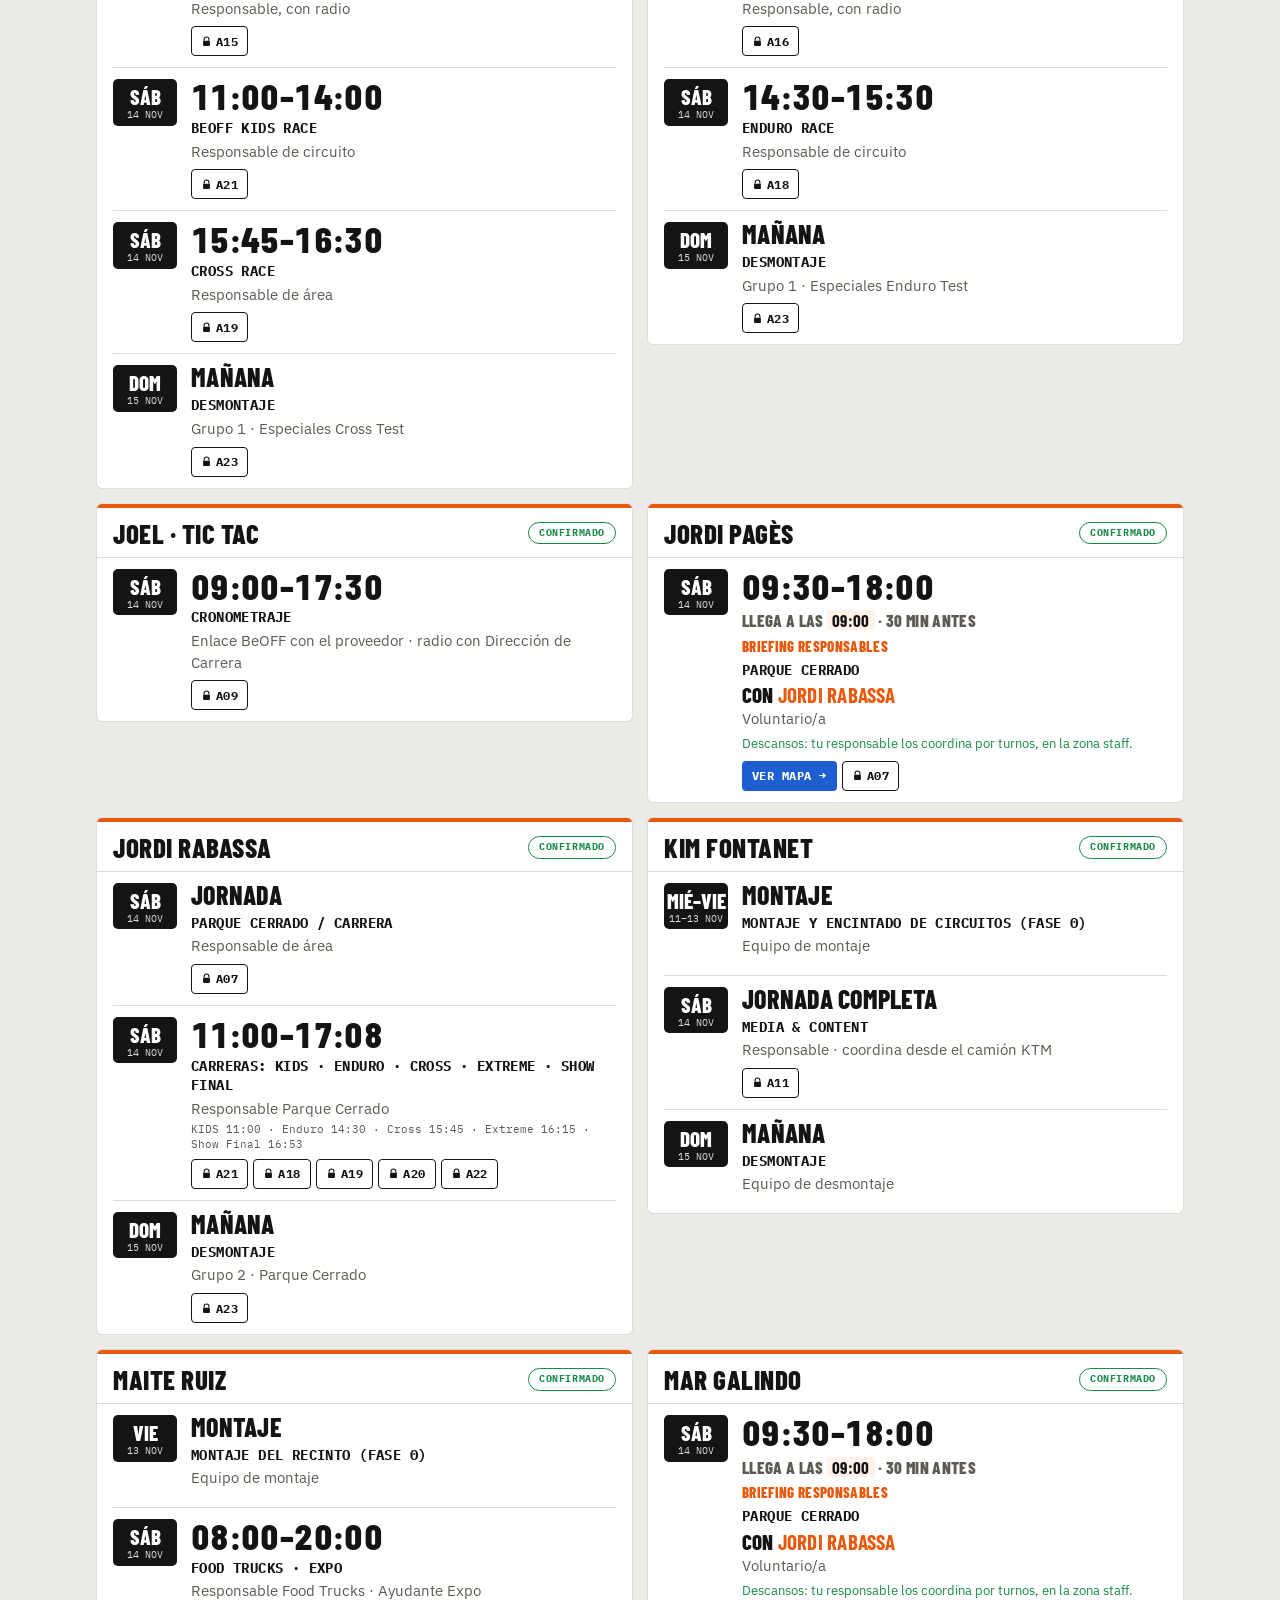
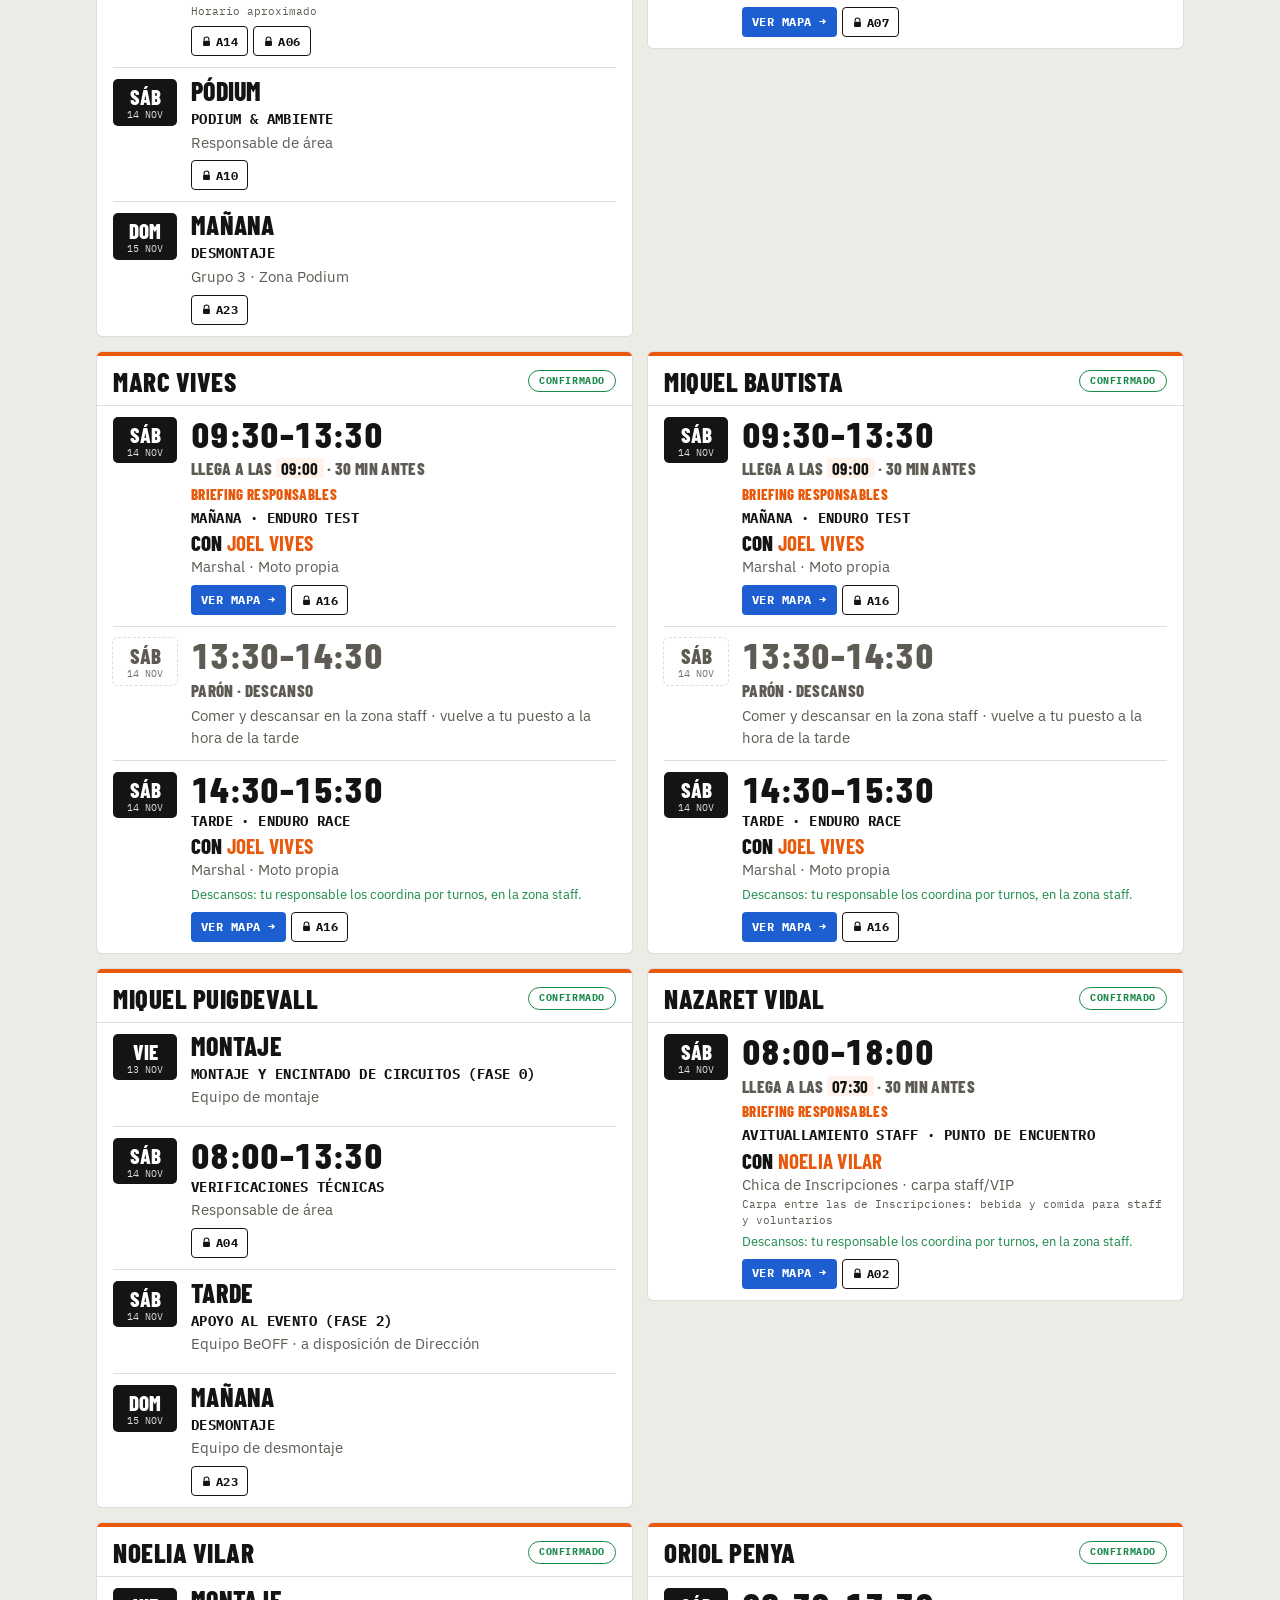
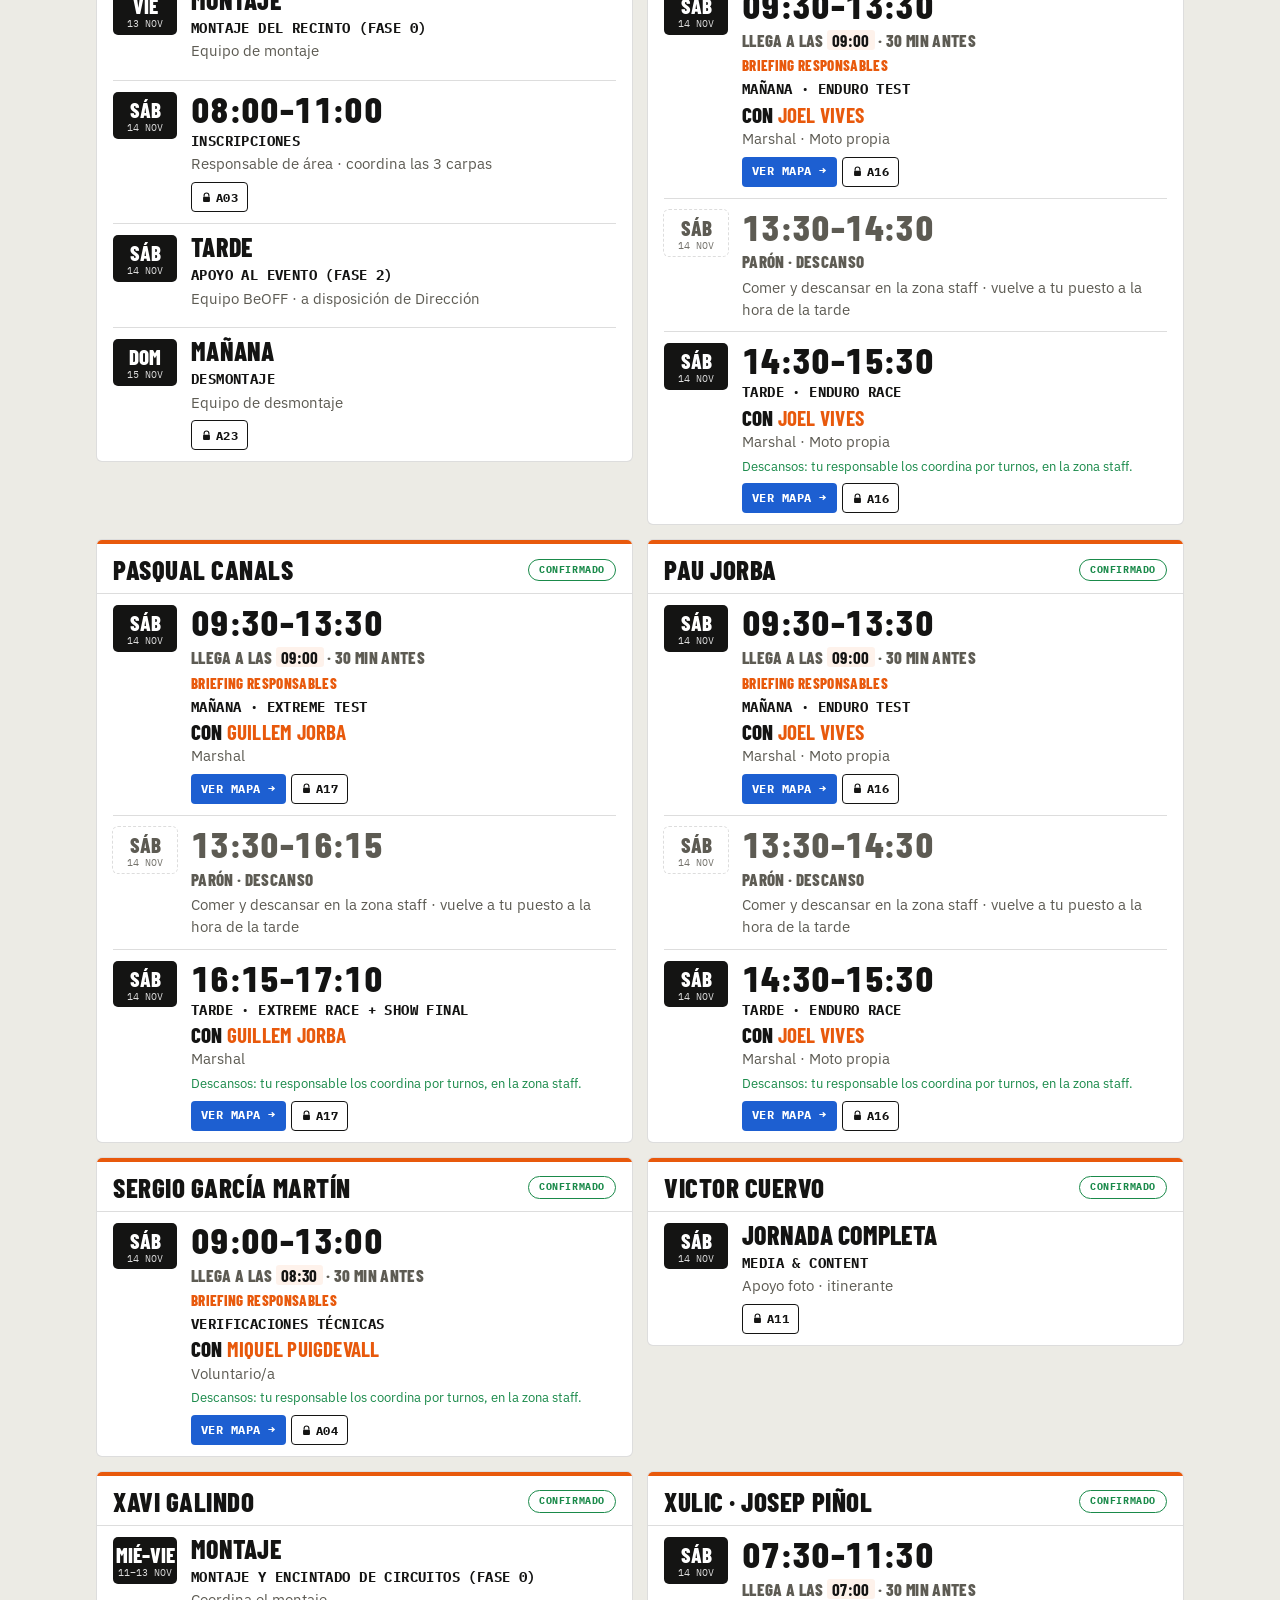
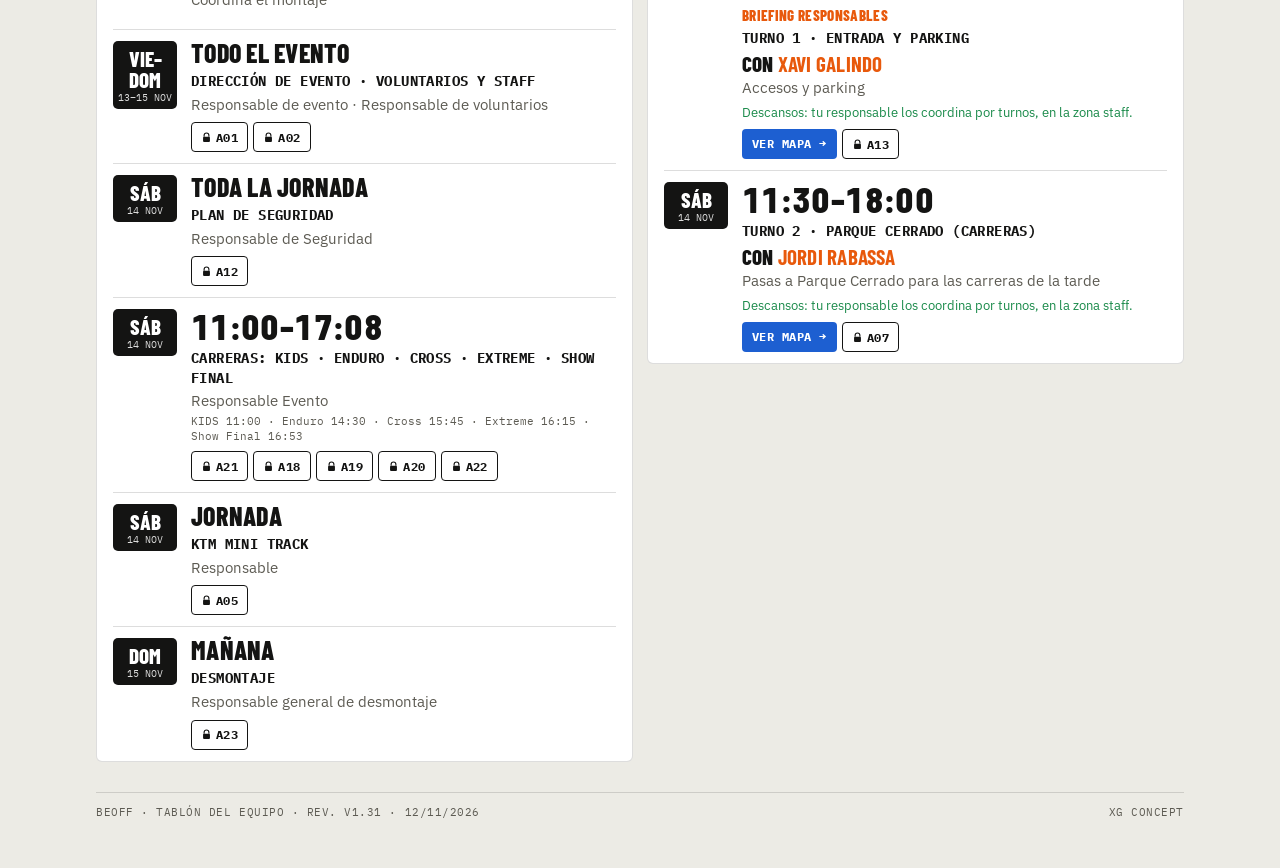
==== commit 9c3267cd: "Tablon v1.31: nombres reales voluntarios Miquel/Javi, baja Claudi Castello Co-Authored-By: Claude Op" ====
--- a/cuando-me-toca/index.html
+++ b/cuando-me-toca/index.html
@@ -265,7 +265,7 @@
 <link rel="stylesheet" href="../assets/bo.css">
 <style>html,body{margin:0}.bar .menu{font:700 11px var(--fm);letter-spacing:.06em;text-transform:uppercase;color:var(--ink);text-decoration:none;border:1.3px solid var(--hair);border-radius:4px;padding:4px 8px;white-space:nowrap}.bar .menu:hover{border-color:var(--acc);color:var(--acc)} .live{font:500 10px var(--fm);color:var(--sub);letter-spacing:.04em;margin-left:6px}</style>
 </head><body>
-<div class="bar"><div class="in"><img src="[data-uri]" alt="XG Concept"><span class="sep"></span><span class="nm">BeOFF · <em>Tablón del equipo</em></span><a class="menu" href="../">← Menú</a><span class="rv"><span>Actualizado </span><b>v1.30</b> · 10/11/2026</span></div></div>
+<div class="bar"><div class="in"><img src="[data-uri]" alt="XG Concept"><span class="sep"></span><span class="nm">BeOFF · <em>Tablón del equipo</em></span><a class="menu" href="../">← Menú</a><span class="rv"><span>Actualizado </span><b>v1.31</b> · 12/11/2026</span></div></div>
 
 <main class="wrap">
  <div class="hero">
@@ -289,7 +289,7 @@
   <button type="button" class="tab" data-tab="areas"><svg class="ti" viewBox="0 0 24 24" aria-hidden="true"><path d="M6 3h8.5L19 7.5V21H6z"/><path d="M14 3v5h5"/><path d="M9 13h7M9 17h7"/></svg><span class="tt"><b>Dossiers de área</b><small>El PDF de cada área, con clave</small></span><span class="tgo"><span class="t-off">Ver <i aria-hidden="true">→</i></span><span class="t-on">Estás aquí</span></span></button>
  </nav>
  <div class="panel" data-panel="personas">
- <div class="find"><label for="q">Tu nombre</label><input id="q" type="search" placeholder="Ej.: Jordi" autocomplete="off"><span class="cnt" id="cnt">37 personas</span></div>
+ <div class="find"><label for="q">Tu nombre</label><input id="q" type="search" placeholder="Ej.: Jordi" autocomplete="off"><span class="cnt" id="cnt">36 personas</span></div>
 
  <section class="blk" id="equipos">
   <div class="sh"><h2>Equipo por área</h2><small>sábado 14 · quién está en cada sitio · toca un nombre para ver su tarjeta</small></div>
@@ -298,29 +298,13 @@
 
  <section class="blk" id="vista">
   <div class="sh"><h2>Quién está cuándo</h2><small>toca un nombre para ir a su tarjeta</small></div>
-  <div class="mxw"><table class="mx"><thead><tr><th scope="col">Nombre</th><th scope="col" class="">Mié–Jue<small>11–12</small></th><th scope="col" class="">Vie<small>13</small></th><th scope="col" class="sab">Sáb mañana<small>14</small></th><th scope="col" class="sab">Sáb tarde<small>14</small></th><th scope="col" class="">Dom<small>15</small></th></tr></thead><tbody id="mxb"><tr data-n="amigo 1 javi"><th scope="row"><a href="#amigo-1-javi">Amigo 1 (Javi)</a></th><td class=""></td><td class=""></td><td class="sab"><i class="d ok" title="Confirmado"></i></td><td class="sab"><i class="d ok" title="Confirmado"></i></td><td class=""></td></tr><tr data-n="amigo 2 javi"><th scope="row"><a href="#amigo-2-javi">Amigo 2 (Javi)</a></th><td class=""></td><td class=""></td><td class="sab"><i class="d ok" title="Confirmado"></i></td><td class="sab"><i class="d ok" title="Confirmado"></i></td><td class=""></td></tr><tr data-n="amigo 1 miquel"><th scope="row"><a href="#amigo-1-miquel">Amigo 1 (Miquel)</a></th><td class=""></td><td class=""></td><td class="sab"><i class="d ok" title="Confirmado"></i></td><td class="sab"></td><td class=""></td></tr><tr data-n="amigo 2 miquel"><th scope="row"><a href="#amigo-2-miquel">Amigo 2 (Miquel)</a></th><td class=""></td><td class=""></td><td class="sab"><i class="d ok" title="Confirmado"></i></td><td class="sab"></td><td class=""></td></tr><tr data-n="adria cambre"><th scope="row"><a href="#adria-cambre">Adrià Cambre</a></th><td class=""></td><td class=""></td><td class="sab"><i class="d ok" title="Confirmado"></i></td><td class="sab"><i class="d ok" title="Confirmado"></i></td><td class=""></td></tr><tr data-n="alba mollet"><th scope="row"><a href="#alba-mollet">Alba Mollet</a></th><td class=""></td><td class=""></td><td class="sab"><i class="d ok" title="Confirmado"></i></td><td class="sab"><i class="d ok" title="Confirmado"></i></td><td class=""></td></tr><tr data-n="aleix vidal"><th scope="row"><a href="#aleix-vidal">Aleix Vidal</a></th><td class=""></td><td class=""></td><td class="sab"><i class="d ok" title="Confirmado"></i></td><td class="sab"><i class="d ok" title="Confirmado"></i></td><td class=""></td></tr><tr data-n="alfredo camps"><th scope="row"><a href="#alfredo-camps">Alfredo Camps</a></th><td class=""></td><td class=""></td><td class="sab"><i class="d ok" title="Confirmado"></i></td><td class="sab"><i class="d ok" title="Confirmado"></i></td><td class=""></td></tr><tr data-n="carlos ferrer"><th scope="row"><a href="#carlos-ferrer">Carlos Ferrer</a></th><td class=""></td><td class=""></td><td class="sab"><i class="d ok" title="Confirmado"></i></td><td class="sab"><i class="d ok" title="Confirmado"></i></td><td class=""></td></tr><tr data-n="cesc pinol"><th scope="row"><a href="#cesc-pinol">Cesc Piñol</a></th><td class=""></td><td class=""></td><td class="sab"><i class="d ok" title="Confirmado"></i></td><td class="sab"><i class="d ok" title="Confirmado"></i></td><td class=""></td></tr><tr data-n="claudi castello"><th scope="row"><a href="#claudi-castello">Claudi Castelló</a></th><td class=""></td><td class=""></td><td class="sab"><i class="d ok" title="Confirmado"></i></td><td class="sab"><i class="d ok" title="Confirmado"></i></td><td class=""></td></tr><tr data-n="didac isart"><th scope="row"><a href="#didac-isart">Didac Isart</a></th><td class=""></td><td class=""></td><td class="sab"><i class="d ok" title="Confirmado"></i></td><td class="sab"><i class="d ok" title="Confirmado"></i></td><td class=""></td></tr><tr data-n="edu carmona"><th scope="row"><a href="#edu-carmona">Edu Carmona</a></th><td class=""></td><td class=""></td><td class="sab"><i class="d ok" title="Confirmado"></i></td><td class="sab"></td><td class=""></td></tr><tr data-n="carmona 2"><th scope="row"><a href="#carmona-2">Carmona 2</a></th><td class=""></td><td class=""></td><td class="sab"><i class="d ok" title="Confirmado"></i></td><td class="sab"></td><td class=""></td></tr><tr data-n="ferran jorba"><th scope="row"><a href="#ferran-jorba">Ferran Jorba</a></th><td class=""></td><td class=""></td><td class="sab"><i class="d ok" title="Confirmado"></i></td><td class="sab"><i class="d ok" title="Confirmado"></i></td><td class=""></td></tr><tr data-n="gemma escobar"><th scope="row"><a href="#gemma-escobar">Gemma Escobar</a></th><td class=""></td><td class=""></td><td class="sab"><i class="d ok" title="Confirmado"></i></td><td class="sab"><i class="d ok" title="Confirmado"></i></td><td class=""></td></tr><tr data-n="guillem jorba"><th scope="row"><a href="#guillem-jorba">Guillem Jorba</a></th><td class=""><i class="d ok" title="Confirmado"></i></td><td class=""><i class="d ok" title="Confirmado"></i></td><td class="sab"><i class="d ok" title="Confirmado"></i></td><td class="sab"><i class="d ok" title="Confirmado"></i></td><td class=""><i class="d ok" title="Confirmado"></i></td></tr><tr data-n="ignasi jorba"><th scope="row"><a href="#ignasi-jorba">Ignasi Jorba</a></th><td class=""></td><td class=""></td><td class="sab"><i class="d ok" title="Confirmado"></i></td><td class="sab"><i class="d ok" title="Confirmado"></i></td><td class=""></td></tr><tr data-n="javi gonzalez"><th scope="row"><a href="#javi-gonzalez">Javi Gonzalez</a></th><td class=""><i class="d ok" title="Confirmado"></i></td><td class=""><i class="d ok" title="Confirmado"></i></td><td class="sab"><i class="d ok" title="Confirmado"></i></td><td class="sab"><i class="d ok" title="Confirmado"></i></td><td class=""><i class="d ok" title="Confirmado"></i></td></tr><tr data-n="joel vives"><th scope="row"><a href="#joel-vives">Joel Vives</a></th><td class=""><i class="d ok" title="Confirmado"></i></td><td class=""><i class="d ok" title="Confirmado"></i></td><td class="sab"><i class="d ok" title="Confirmado"></i></td><td class="sab"><i class="d ok" title="Confirmado"></i></td><td class=""><i class="d ok" title="Confirmado"></i></td></tr><tr data-n="joel · tic tac"><th scope="row"><a href="#joel-tic-tac">Joel · Tic Tac</a></th><td class=""></td><td class=""></td><td class="sab"><i class="d ok" title="Confirmado"></i></td><td class="sab"><i class="d ok" title="Confirmado"></i></td><td class=""></td></tr><tr data-n="jordi pages"><th scope="row"><a href="#jordi-pages">Jordi Pagès</a></th><td class=""></td><td class=""></td><td class="sab"><i class="d ok" title="Confirmado"></i></td><td class="sab"><i class="d ok" title="Confirmado"></i></td><td class=""></td></tr><tr data-n="jordi rabassa"><th scope="row"><a href="#jordi-rabassa">Jordi Rabassa</a></th><td class=""></td><td class=""></td><td class="sab"><i class="d ok" title="Confirmado"></i></td><td class="sab"><i class="d ok" title="Confirmado"></i></td><td class=""><i class="d ok" title="Confirmado"></i></td></tr><tr data-n="kim fontanet"><th scope="row"><a href="#kim-fontanet">Kim Fontanet</a></th><td class=""><i class="d ok" title="Confirmado"></i></td><td class=""><i class="d ok" title="Confirmado"></i></td><td class="sab"><i class="d ok" title="Confirmado"></i></td><td class="sab"><i class="d ok" title="Confirmado"></i></td><td class=""><i class="d ok" title="Confirmado"></i></td></tr><tr data-n="maite ruiz"><th scope="row"><a href="#maite-ruiz">Maite Ruiz</a></th><td class=""></td><td class=""><i class="d ok" title="Confirmado"></i></td><td class="sab"><i class="d ok" title="Confirmado"></i></td><td class="sab"><i class="d ok" title="Confirmado"></i></td><td class=""><i class="d ok" title="Confirmado"></i></td></tr><tr data-n="mar galindo"><th scope="row"><a href="#mar-galindo">Mar Galindo</a></th><td class=""></td><td class=""></td><td class="sab"><i class="d ok" title="Confirmado"></i></td><td class="sab"><i class="d ok" title="Confirmado"></i></td><td class=""></td></tr><tr data-n="marc vives"><th scope="row"><a href="#marc-vives">Marc Vives</a></th><td class=""></td><td class=""></td><td class="sab"><i class="d ok" title="Confirmado"></i></td><td class="sab"><i class="d ok" title="Confirmado"></i></td><td class=""></td></tr><tr data-n="miquel bautista"><th scope="row"><a href="#miquel-bautista">Miquel Bautista</a></th><td class=""></td><td class=""></td><td class="sab"><i class="d ok" title="Confirmado"></i></td><td class="sab"><i class="d ok" title="Confirmado"></i></td><td class=""></td></tr><tr data-n="miquel puigdevall"><th scope="row"><a href="#miquel-puigdevall">Miquel Puigdevall</a></th><td class=""></td><td class=""><i class="d ok" title="Confirmado"></i></td><td class="sab"><i class="d ok" title="Confirmado"></i></td><td class="sab"><i class="d ok" title="Confirmado"></i></td><td class=""><i class="d ok" title="Confirmado"></i></td></tr><tr data-n="nazaret vidal"><th scope="row"><a href="#nazaret-vidal">Nazaret Vidal</a></th><td class=""></td><td class=""></td><td class="sab"><i class="d ok" title="Confirmado"></i></td><td class="sab"><i class="d ok" title="Confirmado"></i></td><td class=""></td></tr><tr data-n="noelia vilar"><th scope="row"><a href="#noelia-vilar">Noelia Vilar</a></th><td class=""></td><td class=""><i class="d ok" title="Confirmado"></i></td><td class="sab"><i class="d ok" title="Confirmado"></i></td><td class="sab"><i class="d ok" title="Confirmado"></i></td><td class=""><i class="d ok" title="Confirmado"></i></td></tr><tr data-n="oriol penya"><th scope="row"><a href="#oriol-penya">Oriol Penya</a></th><td class=""></td><td class=""></td><td class="sab"><i class="d ok" title="Confirmado"></i></td><td class="sab"><i class="d ok" title="Confirmado"></i></td><td class=""></td></tr><tr data-n="pasqual canals"><th scope="row"><a href="#pasqual-canals">Pasqual Canals</a></th><td class=""></td><td class=""></td><td class="sab"><i class="d ok" title="Confirmado"></i></td><td class="sab"><i class="d ok" title="Confirmado"></i></td><td class=""></td></tr><tr data-n="pau jorba"><th scope="row"><a href="#pau-jorba">Pau Jorba</a></th><td class=""></td><td class=""></td><td class="sab"><i class="d ok" title="Confirmado"></i></td><td class="sab"><i class="d ok" title="Confirmado"></i></td><td class=""></td></tr><tr data-n="victor cuervo"><th scope="row"><a href="#victor-cuervo">Victor Cuervo</a></th><td class=""></td><td class=""></td><td class="sab"><i class="d ok" title="Confirmado"></i></td><td class="sab"><i class="d ok" title="Confirmado"></i></td><td class=""></td></tr><tr data-n="xavi galindo"><th scope="row"><a href="#xavi-galindo">Xavi Galindo</a></th><td class=""><i class="d ok" title="Confirmado"></i></td><td class=""><i class="d ok" title="Confirmado"></i></td><td class="sab"><i class="d ok" title="Confirmado"></i></td><td class="sab"><i class="d ok" title="Confirmado"></i></td><td class=""><i class="d ok" title="Confirmado"></i></td></tr><tr data-n="xulic josep pinol"><th scope="row"><a href="#xulic">Xulic · Josep Piñol</a></th><td class=""></td><td class=""></td><td class="sab"><i class="d ok" title="Confirmado"></i></td><td class="sab"><i class="d ok" title="Confirmado"></i></td><td class=""></td></tr></tbody></table></div>
+  <div class="mxw"><table class="mx"><thead><tr><th scope="col">Nombre</th><th scope="col" class="">Mié–Jue<small>11–12</small></th><th scope="col" class="">Vie<small>13</small></th><th scope="col" class="sab">Sáb mañana<small>14</small></th><th scope="col" class="sab">Sáb tarde<small>14</small></th><th scope="col" class="">Dom<small>15</small></th></tr></thead><tbody id="mxb"><tr data-n="adria cambre"><th scope="row"><a href="#adria-cambre">Adrià Cambre</a></th><td class=""></td><td class=""></td><td class="sab"><i class="d ok" title="Confirmado"></i></td><td class="sab"><i class="d ok" title="Confirmado"></i></td><td class=""></td></tr><tr data-n="alba mollet"><th scope="row"><a href="#alba-mollet">Alba Mollet</a></th><td class=""></td><td class=""></td><td class="sab"><i class="d ok" title="Confirmado"></i></td><td class="sab"><i class="d ok" title="Confirmado"></i></td><td class=""></td></tr><tr data-n="aleix vidal"><th scope="row"><a href="#aleix-vidal">Aleix Vidal</a></th><td class=""></td><td class=""></td><td class="sab"><i class="d ok" title="Confirmado"></i></td><td class="sab"><i class="d ok" title="Confirmado"></i></td><td class=""></td></tr><tr data-n="alex puigdevall tornero"><th scope="row"><a href="#alex-puigdevall-tornero">Alex Puigdevall Tornero</a></th><td class=""></td><td class=""></td><td class="sab"><i class="d ok" title="Confirmado"></i></td><td class="sab"></td><td class=""></td></tr><tr data-n="alfredo camps"><th scope="row"><a href="#alfredo-camps">Alfredo Camps</a></th><td class=""></td><td class=""></td><td class="sab"><i class="d ok" title="Confirmado"></i></td><td class="sab"><i class="d ok" title="Confirmado"></i></td><td class=""></td></tr><tr data-n="carlos ferrer"><th scope="row"><a href="#carlos-ferrer">Carlos Ferrer</a></th><td class=""></td><td class=""></td><td class="sab"><i class="d ok" title="Confirmado"></i></td><td class="sab"><i class="d ok" title="Confirmado"></i></td><td class=""></td></tr><tr data-n="cesc pinol"><th scope="row"><a href="#cesc-pinol">Cesc Piñol</a></th><td class=""></td><td class=""></td><td class="sab"><i class="d ok" title="Confirmado"></i></td><td class="sab"><i class="d ok" title="Confirmado"></i></td><td class=""></td></tr><tr data-n="didac isart"><th scope="row"><a href="#didac-isart">Didac Isart</a></th><td class=""></td><td class=""></td><td class="sab"><i class="d ok" title="Confirmado"></i></td><td class="sab"><i class="d ok" title="Confirmado"></i></td><td class=""></td></tr><tr data-n="edu carmona"><th scope="row"><a href="#edu-carmona">Edu Carmona</a></th><td class=""></td><td class=""></td><td class="sab"><i class="d ok" title="Confirmado"></i></td><td class="sab"></td><td class=""></td></tr><tr data-n="carmona 2"><th scope="row"><a href="#carmona-2">Carmona 2</a></th><td class=""></td><td class=""></td><td class="sab"><i class="d ok" title="Confirmado"></i></td><td class="sab"></td><td class=""></td></tr><tr data-n="ferran jorba"><th scope="row"><a href="#ferran-jorba">Ferran Jorba</a></th><td class=""></td><td class=""></td><td class="sab"><i class="d ok" title="Confirmado"></i></td><td class="sab"><i class="d ok" title="Confirmado"></i></td><td class=""></td></tr><tr data-n="gemma escobar"><th scope="row"><a href="#gemma-escobar">Gemma Escobar</a></th><td class=""></td><td class=""></td><td class="sab"><i class="d ok" title="Confirmado"></i></td><td class="sab"><i class="d ok" title="Confirmado"></i></td><td class=""></td></tr><tr data-n="guillem jorba"><th scope="row"><a href="#guillem-jorba">Guillem Jorba</a></th><td class=""><i class="d ok" title="Confirmado"></i></td><td class=""><i class="d ok" title="Confirmado"></i></td><td class="sab"><i class="d ok" title="Confirmado"></i></td><td class="sab"><i class="d ok" title="Confirmado"></i></td><td class=""><i class="d ok" title="Confirmado"></i></td></tr><tr data-n="guillem vila"><th scope="row"><a href="#guillem-vila">Guillem Vila</a></th><td class=""></td><td class=""></td><td class="sab"><i class="d ok" title="Confirmado"></i></td><td class="sab"><i class="d ok" title="Confirmado"></i></td><td class=""></td></tr><tr data-n="hector pedrosa"><th scope="row"><a href="#hector-pedrosa">Hector Pedrosa</a></th><td class=""></td><td class=""></td><td class="sab"><i class="d ok" title="Confirmado"></i></td><td class="sab"><i class="d ok" title="Confirmado"></i></td><td class=""></td></tr><tr data-n="ignasi jorba"><th scope="row"><a href="#ignasi-jorba">Ignasi Jorba</a></th><td class=""></td><td class=""></td><td class="sab"><i class="d ok" title="Confirmado"></i></td><td class="sab"><i class="d ok" title="Confirmado"></i></td><td class=""></td></tr><tr data-n="javi gonzalez"><th scope="row"><a href="#javi-gonzalez">Javi Gonzalez</a></th><td class=""><i class="d ok" title="Confirmado"></i></td><td class=""><i class="d ok" title="Confirmado"></i></td><td class="sab"><i class="d ok" title="Confirmado"></i></td><td class="sab"><i class="d ok" title="Confirmado"></i></td><td class=""><i class="d ok" title="Confirmado"></i></td></tr><tr data-n="joel vives"><th scope="row"><a href="#joel-vives">Joel Vives</a></th><td class=""><i class="d ok" title="Confirmado"></i></td><td class=""><i class="d ok" title="Confirmado"></i></td><td class="sab"><i class="d ok" title="Confirmado"></i></td><td class="sab"><i class="d ok" title="Confirmado"></i></td><td class=""><i class="d ok" title="Confirmado"></i></td></tr><tr data-n="joel · tic tac"><th scope="row"><a href="#joel-tic-tac">Joel · Tic Tac</a></th><td class=""></td><td class=""></td><td class="sab"><i class="d ok" title="Confirmado"></i></td><td class="sab"><i class="d ok" title="Confirmado"></i></td><td class=""></td></tr><tr data-n="jordi pages"><th scope="row"><a href="#jordi-pages">Jordi Pagès</a></th><td class=""></td><td class=""></td><td class="sab"><i class="d ok" title="Confirmado"></i></td><td class="sab"><i class="d ok" title="Confirmado"></i></td><td class=""></td></tr><tr data-n="jordi rabassa"><th scope="row"><a href="#jordi-rabassa">Jordi Rabassa</a></th><td class=""></td><td class=""></td><td class="sab"><i class="d ok" title="Confirmado"></i></td><td class="sab"><i class="d ok" title="Confirmado"></i></td><td class=""><i class="d ok" title="Confirmado"></i></td></tr><tr data-n="kim fontanet"><th scope="row"><a href="#kim-fontanet">Kim Fontanet</a></th><td class=""><i class="d ok" title="Confirmado"></i></td><td class=""><i class="d ok" title="Confirmado"></i></td><td class="sab"><i class="d ok" title="Confirmado"></i></td><td class="sab"><i class="d ok" title="Confirmado"></i></td><td class=""><i class="d ok" title="Confirmado"></i></td></tr><tr data-n="maite ruiz"><th scope="row"><a href="#maite-ruiz">Maite Ruiz</a></th><td class=""></td><td class=""><i class="d ok" title="Confirmado"></i></td><td class="sab"><i class="d ok" title="Confirmado"></i></td><td class="sab"><i class="d ok" title="Confirmado"></i></td><td class=""><i class="d ok" title="Confirmado"></i></td></tr><tr data-n="mar galindo"><th scope="row"><a href="#mar-galindo">Mar Galindo</a></th><td class=""></td><td class=""></td><td class="sab"><i class="d ok" title="Confirmado"></i></td><td class="sab"><i class="d ok" title="Confirmado"></i></td><td class=""></td></tr><tr data-n="marc vives"><th scope="row"><a href="#marc-vives">Marc Vives</a></th><td class=""></td><td class=""></td><td class="sab"><i class="d ok" title="Confirmado"></i></td><td class="sab"><i class="d ok" title="Confirmado"></i></td><td class=""></td></tr><tr data-n="miquel bautista"><th scope="row"><a href="#miquel-bautista">Miquel Bautista</a></th><td class=""></td><td class=""></td><td class="sab"><i class="d ok" title="Confirmado"></i></td><td class="sab"><i class="d ok" title="Confirmado"></i></td><td class=""></td></tr><tr data-n="miquel puigdevall"><th scope="row"><a href="#miquel-puigdevall">Miquel Puigdevall</a></th><td class=""></td><td class=""><i class="d ok" title="Confirmado"></i></td><td class="sab"><i class="d ok" title="Confirmado"></i></td><td class="sab"><i class="d ok" title="Confirmado"></i></td><td class=""><i class="d ok" title="Confirmado"></i></td></tr><tr data-n="nazaret vidal"><th scope="row"><a href="#nazaret-vidal">Nazaret Vidal</a></th><td class=""></td><td class=""></td><td class="sab"><i class="d ok" title="Confirmado"></i></td><td class="sab"><i class="d ok" title="Confirmado"></i></td><td class=""></td></tr><tr data-n="noelia vilar"><th scope="row"><a href="#noelia-vilar">Noelia Vilar</a></th><td class=""></td><td class=""><i class="d ok" title="Confirmado"></i></td><td class="sab"><i class="d ok" title="Confirmado"></i></td><td class="sab"><i class="d ok" title="Confirmado"></i></td><td class=""><i class="d ok" title="Confirmado"></i></td></tr><tr data-n="oriol penya"><th scope="row"><a href="#oriol-penya">Oriol Penya</a></th><td class=""></td><td class=""></td><td class="sab"><i class="d ok" title="Confirmado"></i></td><td class="sab"><i class="d ok" title="Confirmado"></i></td><td class=""></td></tr><tr data-n="pasqual canals"><th scope="row"><a href="#pasqual-canals">Pasqual Canals</a></th><td class=""></td><td class=""></td><td class="sab"><i class="d ok" title="Confirmado"></i></td><td class="sab"><i class="d ok" title="Confirmado"></i></td><td class=""></td></tr><tr data-n="pau jorba"><th scope="row"><a href="#pau-jorba">Pau Jorba</a></th><td class=""></td><td class=""></td><td class="sab"><i class="d ok" title="Confirmado"></i></td><td class="sab"><i class="d ok" title="Confirmado"></i></td><td class=""></td></tr><tr data-n="sergio garcia martin"><th scope="row"><a href="#sergio-garcia-martin">Sergio García Martín</a></th><td class=""></td><td class=""></td><td class="sab"><i class="d ok" title="Confirmado"></i></td><td class="sab"></td><td class=""></td></tr><tr data-n="victor cuervo"><th scope="row"><a href="#victor-cuervo">Victor Cuervo</a></th><td class=""></td><td class=""></td><td class="sab"><i class="d ok" title="Confirmado"></i></td><td class="sab"><i class="d ok" title="Confirmado"></i></td><td class=""></td></tr><tr data-n="xavi galindo"><th scope="row"><a href="#xavi-galindo">Xavi Galindo</a></th><td class=""><i class="d ok" title="Confirmado"></i></td><td class=""><i class="d ok" title="Confirmado"></i></td><td class="sab"><i class="d ok" title="Confirmado"></i></td><td class="sab"><i class="d ok" title="Confirmado"></i></td><td class=""><i class="d ok" title="Confirmado"></i></td></tr><tr data-n="xulic josep pinol"><th scope="row"><a href="#xulic">Xulic · Josep Piñol</a></th><td class=""></td><td class=""></td><td class="sab"><i class="d ok" title="Confirmado"></i></td><td class="sab"><i class="d ok" title="Confirmado"></i></td><td class=""></td></tr></tbody></table></div>
   <div class="legend"><span><i class="d ok"></i>Confirmado</span></div>
  </section>
 
  <section class="blk" id="tarjetas">
   <div class="sh"><h2>Tarjetas por persona</h2><small>orden alfabético</small></div>
-  <div class="cards" id="cards"><article class="card" id="amigo-1-javi" data-n="amigo 1 javi"><header><h3>Amigo 1 (Javi)</h3><span class="st ok">Confirmado</span></header><ol><li class="shift"><div class="dy"><b>Sáb</b><span>14 NOV</span></div>
-<div class="tm"><span class="time">09:30–14:00</span><span class="arr">Llega a las <b>09:00</b> · 30 min antes<i class="brf">Briefing responsables</i></span></div>
-<div class="wh"><span class="ar">Mañana · Cross Test + KIDS</span><span class="who">Con <b>Javi Gonzalez</b></span><span class="cg">Marshal</span><span class="lk"><a class="mapb" href="../mapa/">Ver mapa →</a><button type="button" class="pdf" data-code="A15" data-g="test"><svg class="lock" viewBox="0 0 16 16" aria-hidden="true"><path d="M4.5 7V5a3.5 3.5 0 0 1 7 0v2" fill="none" stroke="currentColor" stroke-width="1.6"/><rect x="3" y="7" width="10" height="7.5" rx="1.5" fill="currentColor"/></svg><span class="lbl">A15</span><span class="go" aria-hidden="true">↗</span></button></span></div></li><li class="shift paron"><div class="dy"><b>Sáb</b><span>14 NOV</span></div>
-<div class="tm"><span class="time">14:00–15:45</span><span class="arr">Parón · descanso</span></div>
-<div class="wh"><span class="cg">Comer y descansar en la zona staff · vuelve a tu puesto a la hora de la tarde</span></div></li><li class="shift"><div class="dy"><b>Sáb</b><span>14 NOV</span></div>
-<div class="tm"><span class="time">15:45–16:30</span></div>
-<div class="wh"><span class="ar">Tarde · Cross Race</span><span class="who">Con <b>Javi Gonzalez</b></span><span class="cg">Marshal</span><span class="brk">Descansos: tu responsable los coordina por turnos, en la zona staff.</span><span class="lk"><a class="mapb" href="../mapa/">Ver mapa →</a><button type="button" class="pdf" data-code="A15" data-g="test"><svg class="lock" viewBox="0 0 16 16" aria-hidden="true"><path d="M4.5 7V5a3.5 3.5 0 0 1 7 0v2" fill="none" stroke="currentColor" stroke-width="1.6"/><rect x="3" y="7" width="10" height="7.5" rx="1.5" fill="currentColor"/></svg><span class="lbl">A15</span><span class="go" aria-hidden="true">↗</span></button></span></div></li></ol></article><article class="card" id="amigo-2-javi" data-n="amigo 2 javi"><header><h3>Amigo 2 (Javi)</h3><span class="st ok">Confirmado</span></header><ol><li class="shift"><div class="dy"><b>Sáb</b><span>14 NOV</span></div>
-<div class="tm"><span class="time">09:30–14:00</span><span class="arr">Llega a las <b>09:00</b> · 30 min antes<i class="brf">Briefing responsables</i></span></div>
-<div class="wh"><span class="ar">Mañana · Cross Test + KIDS</span><span class="who">Con <b>Javi Gonzalez</b></span><span class="cg">Marshal</span><span class="lk"><a class="mapb" href="../mapa/">Ver mapa →</a><button type="button" class="pdf" data-code="A15" data-g="test"><svg class="lock" viewBox="0 0 16 16" aria-hidden="true"><path d="M4.5 7V5a3.5 3.5 0 0 1 7 0v2" fill="none" stroke="currentColor" stroke-width="1.6"/><rect x="3" y="7" width="10" height="7.5" rx="1.5" fill="currentColor"/></svg><span class="lbl">A15</span><span class="go" aria-hidden="true">↗</span></button></span></div></li><li class="shift paron"><div class="dy"><b>Sáb</b><span>14 NOV</span></div>
-<div class="tm"><span class="time">14:00–15:45</span><span class="arr">Parón · descanso</span></div>
-<div class="wh"><span class="cg">Comer y descansar en la zona staff · vuelve a tu puesto a la hora de la tarde</span></div></li><li class="shift"><div class="dy"><b>Sáb</b><span>14 NOV</span></div>
-<div class="tm"><span class="time">15:45–16:30</span></div>
-<div class="wh"><span class="ar">Tarde · Cross Race</span><span class="who">Con <b>Javi Gonzalez</b></span><span class="cg">Marshal</span><span class="brk">Descansos: tu responsable los coordina por turnos, en la zona staff.</span><span class="lk"><a class="mapb" href="../mapa/">Ver mapa →</a><button type="button" class="pdf" data-code="A15" data-g="test"><svg class="lock" viewBox="0 0 16 16" aria-hidden="true"><path d="M4.5 7V5a3.5 3.5 0 0 1 7 0v2" fill="none" stroke="currentColor" stroke-width="1.6"/><rect x="3" y="7" width="10" height="7.5" rx="1.5" fill="currentColor"/></svg><span class="lbl">A15</span><span class="go" aria-hidden="true">↗</span></button></span></div></li></ol></article><article class="card" id="amigo-1-miquel" data-n="amigo 1 miquel"><header><h3>Amigo 1 (Miquel)</h3><span class="st ok">Confirmado</span></header><ol><li class="shift"><div class="dy"><b>Sáb</b><span>14 NOV</span></div>
-<div class="tm"><span class="time">09:00–13:00</span><span class="arr">Llega a las <b>08:30</b> · 30 min antes<i class="brf">Briefing responsables</i></span></div>
-<div class="wh"><span class="ar">Verificaciones Técnicas</span><span class="who">Con <b>Miquel Puigdevall</b></span><span class="cg">Voluntario/a</span><span class="brk">Descansos: tu responsable los coordina por turnos, en la zona staff.</span><span class="lk"><a class="mapb" href="../mapa/">Ver mapa →</a><button type="button" class="pdf" data-code="A04" data-g="pilotos"><svg class="lock" viewBox="0 0 16 16" aria-hidden="true"><path d="M4.5 7V5a3.5 3.5 0 0 1 7 0v2" fill="none" stroke="currentColor" stroke-width="1.6"/><rect x="3" y="7" width="10" height="7.5" rx="1.5" fill="currentColor"/></svg><span class="lbl">A04</span><span class="go" aria-hidden="true">↗</span></button></span></div></li></ol></article><article class="card" id="amigo-2-miquel" data-n="amigo 2 miquel"><header><h3>Amigo 2 (Miquel)</h3><span class="st ok">Confirmado</span></header><ol><li class="shift"><div class="dy"><b>Sáb</b><span>14 NOV</span></div>
-<div class="tm"><span class="time">09:00–13:00</span><span class="arr">Llega a las <b>08:30</b> · 30 min antes<i class="brf">Briefing responsables</i></span></div>
-<div class="wh"><span class="ar">Verificaciones Técnicas</span><span class="who">Con <b>Miquel Puigdevall</b></span><span class="cg">Voluntario/a</span><span class="brk">Descansos: tu responsable los coordina por turnos, en la zona staff.</span><span class="lk"><a class="mapb" href="../mapa/">Ver mapa →</a><button type="button" class="pdf" data-code="A04" data-g="pilotos"><svg class="lock" viewBox="0 0 16 16" aria-hidden="true"><path d="M4.5 7V5a3.5 3.5 0 0 1 7 0v2" fill="none" stroke="currentColor" stroke-width="1.6"/><rect x="3" y="7" width="10" height="7.5" rx="1.5" fill="currentColor"/></svg><span class="lbl">A04</span><span class="go" aria-hidden="true">↗</span></button></span></div></li></ol></article><article class="card" id="adria-cambre" data-n="adria cambre"><header><h3>Adrià Cambre</h3><span class="st ok">Confirmado</span></header><ol><li class="shift"><div class="dy"><b>Sáb</b><span>14 NOV</span></div>
+  <div class="cards" id="cards"><article class="card" id="adria-cambre" data-n="adria cambre"><header><h3>Adrià Cambre</h3><span class="st ok">Confirmado</span></header><ol><li class="shift"><div class="dy"><b>Sáb</b><span>14 NOV</span></div>
 <div class="tm"><span class="time">09:30–14:00</span><span class="arr">Llega a las <b>09:00</b> · 30 min antes<i class="brf">Briefing responsables</i></span></div>
 <div class="wh"><span class="ar">Mañana · Cross Test + KIDS</span><span class="who">Con <b>Javi Gonzalez</b></span><span class="cg">Marshal · Moto propia</span><span class="note">Pasa del Enduro al Cross Test</span><span class="lk"><a class="mapb" href="../mapa/">Ver mapa →</a><button type="button" class="pdf" data-code="A15" data-g="test"><svg class="lock" viewBox="0 0 16 16" aria-hidden="true"><path d="M4.5 7V5a3.5 3.5 0 0 1 7 0v2" fill="none" stroke="currentColor" stroke-width="1.6"/><rect x="3" y="7" width="10" height="7.5" rx="1.5" fill="currentColor"/></svg><span class="lbl">A15</span><span class="go" aria-hidden="true">↗</span></button></span></div></li><li class="shift paron"><div class="dy"><b>Sáb</b><span>14 NOV</span></div>
 <div class="tm"><span class="time">14:00–15:45</span><span class="arr">Parón · descanso</span></div>
@@ -330,7 +314,9 @@
 <div class="tm"><span class="time">08:00–11:00</span><span class="arr">Llega a las <b>07:30</b> · 30 min antes<i class="brf">Briefing responsables</i></span></div>
 <div class="wh"><span class="ar">Inscripciones</span><span class="who">Con <b>Noelia Vilar</b></span><span class="cg">Voluntario/a</span><span class="brk">Descansos: tu responsable los coordina por turnos, en la zona staff.</span><span class="lk"><a class="mapb" href="../mapa/">Ver mapa →</a><button type="button" class="pdf" data-code="A03" data-g="pilotos"><svg class="lock" viewBox="0 0 16 16" aria-hidden="true"><path d="M4.5 7V5a3.5 3.5 0 0 1 7 0v2" fill="none" stroke="currentColor" stroke-width="1.6"/><rect x="3" y="7" width="10" height="7.5" rx="1.5" fill="currentColor"/></svg><span class="lbl">A03</span><span class="go" aria-hidden="true">↗</span></button></span></div></li></ol></article><article class="card" id="aleix-vidal" data-n="aleix vidal"><header><h3>Aleix Vidal</h3><span class="st ok">Confirmado</span></header><ol><li class="shift"><div class="dy"><b>Sáb</b><span>14 NOV</span></div>
 <div class="tm"><span class="time word">Jornada completa</span></div>
-<div class="wh"><span class="ar">Media &amp; Content</span><span class="cg">Apoyo vídeo · itinerante </span><span class="lk"><button type="button" class="pdf" data-code="A11" data-g="ambiente"><svg class="lock" viewBox="0 0 16 16" aria-hidden="true"><path d="M4.5 7V5a3.5 3.5 0 0 1 7 0v2" fill="none" stroke="currentColor" stroke-width="1.6"/><rect x="3" y="7" width="10" height="7.5" rx="1.5" fill="currentColor"/></svg><span class="lbl">A11</span><span class="go" aria-hidden="true">↗</span></button></span></div></li></ol></article><article class="card" id="alfredo-camps" data-n="alfredo camps"><header><h3>Alfredo Camps</h3><span class="st ok">Confirmado</span></header><ol><li class="shift"><div class="dy"><b>Sáb</b><span>14 NOV</span></div>
+<div class="wh"><span class="ar">Media &amp; Content</span><span class="cg">Apoyo vídeo · itinerante </span><span class="lk"><button type="button" class="pdf" data-code="A11" data-g="ambiente"><svg class="lock" viewBox="0 0 16 16" aria-hidden="true"><path d="M4.5 7V5a3.5 3.5 0 0 1 7 0v2" fill="none" stroke="currentColor" stroke-width="1.6"/><rect x="3" y="7" width="10" height="7.5" rx="1.5" fill="currentColor"/></svg><span class="lbl">A11</span><span class="go" aria-hidden="true">↗</span></button></span></div></li></ol></article><article class="card" id="alex-puigdevall-tornero" data-n="alex puigdevall tornero"><header><h3>Alex Puigdevall Tornero</h3><span class="st ok">Confirmado</span></header><ol><li class="shift"><div class="dy"><b>Sáb</b><span>14 NOV</span></div>
+<div class="tm"><span class="time">09:00–13:00</span><span class="arr">Llega a las <b>08:30</b> · 30 min antes<i class="brf">Briefing responsables</i></span></div>
+<div class="wh"><span class="ar">Verificaciones Técnicas</span><span class="who">Con <b>Miquel Puigdevall</b></span><span class="cg">Voluntario/a</span><span class="brk">Descansos: tu responsable los coordina por turnos, en la zona staff.</span><span class="lk"><a class="mapb" href="../mapa/">Ver mapa →</a><button type="button" class="pdf" data-code="A04" data-g="pilotos"><svg class="lock" viewBox="0 0 16 16" aria-hidden="true"><path d="M4.5 7V5a3.5 3.5 0 0 1 7 0v2" fill="none" stroke="currentColor" stroke-width="1.6"/><rect x="3" y="7" width="10" height="7.5" rx="1.5" fill="currentColor"/></svg><span class="lbl">A04</span><span class="go" aria-hidden="true">↗</span></button></span></div></li></ol></article><article class="card" id="alfredo-camps" data-n="alfredo camps"><header><h3>Alfredo Camps</h3><span class="st ok">Confirmado</span></header><ol><li class="shift"><div class="dy"><b>Sáb</b><span>14 NOV</span></div>
 <div class="tm"><span class="time">11:00–17:08</span></div>
 <div class="wh"><span class="ar">Dirección de Evento · Carreras: KIDS · Enduro · Cross · Extreme · Show Final</span><span class="cg">Director de Carrera </span><span class="note">KIDS 11:00 · Enduro 14:30 · Cross 15:45 · Extreme 16:15 · Show Final 16:53</span><span class="lk"><button type="button" class="pdf" data-code="A01" data-g="direccion"><svg class="lock" viewBox="0 0 16 16" aria-hidden="true"><path d="M4.5 7V5a3.5 3.5 0 0 1 7 0v2" fill="none" stroke="currentColor" stroke-width="1.6"/><rect x="3" y="7" width="10" height="7.5" rx="1.5" fill="currentColor"/></svg><span class="lbl">A01</span><span class="go" aria-hidden="true">↗</span></button><button type="button" class="pdf" data-code="A21" data-g="carreras"><svg class="lock" viewBox="0 0 16 16" aria-hidden="true"><path d="M4.5 7V5a3.5 3.5 0 0 1 7 0v2" fill="none" stroke="currentColor" stroke-width="1.6"/><rect x="3" y="7" width="10" height="7.5" rx="1.5" fill="currentColor"/></svg><span class="lbl">A21</span><span class="go" aria-hidden="true">↗</span></button><button type="button" class="pdf" data-code="A18" data-g="carreras"><svg class="lock" viewBox="0 0 16 16" aria-hidden="true"><path d="M4.5 7V5a3.5 3.5 0 0 1 7 0v2" fill="none" stroke="currentColor" stroke-width="1.6"/><rect x="3" y="7" width="10" height="7.5" rx="1.5" fill="currentColor"/></svg><span class="lbl">A18</span><span class="go" aria-hidden="true">↗</span></button><button type="button" class="pdf" data-code="A19" data-g="carreras"><svg class="lock" viewBox="0 0 16 16" aria-hidden="true"><path d="M4.5 7V5a3.5 3.5 0 0 1 7 0v2" fill="none" stroke="currentColor" stroke-width="1.6"/><rect x="3" y="7" width="10" height="7.5" rx="1.5" fill="currentColor"/></svg><span class="lbl">A19</span><span class="go" aria-hidden="true">↗</span></button><button type="button" class="pdf" data-code="A20" data-g="carreras"><svg class="lock" viewBox="0 0 16 16" aria-hidden="true"><path d="M4.5 7V5a3.5 3.5 0 0 1 7 0v2" fill="none" stroke="currentColor" stroke-width="1.6"/><rect x="3" y="7" width="10" height="7.5" rx="1.5" fill="currentColor"/></svg><span class="lbl">A20</span><span class="go" aria-hidden="true">↗</span></button><button type="button" class="pdf" data-code="A22" data-g="carreras"><svg class="lock" viewBox="0 0 16 16" aria-hidden="true"><path d="M4.5 7V5a3.5 3.5 0 0 1 7 0v2" fill="none" stroke="currentColor" stroke-width="1.6"/><rect x="3" y="7" width="10" height="7.5" rx="1.5" fill="currentColor"/></svg><span class="lbl">A22</span><span class="go" aria-hidden="true">↗</span></button></span></div></li></ol></article><article class="card" id="carlos-ferrer" data-n="carlos ferrer"><header><h3>Carlos Ferrer</h3><span class="st ok">Confirmado</span></header><ol><li class="shift"><div class="dy"><b>Sáb</b><span>14 NOV</span></div>
 <div class="tm"><span class="time">09:30–13:30</span><span class="arr">Llega a las <b>09:00</b> · 30 min antes<i class="brf">Briefing responsables</i></span></div>
@@ -340,11 +326,7 @@
 <div class="tm"><span class="time">14:30–15:30</span></div>
 <div class="wh"><span class="ar">Tarde · Enduro Race</span><span class="who">Con <b>Joel Vives</b></span><span class="cg">Marshal · Moto propia</span><span class="brk">Descansos: tu responsable los coordina por turnos, en la zona staff.</span><span class="lk"><a class="mapb" href="../mapa/">Ver mapa →</a><button type="button" class="pdf" data-code="A16" data-g="test"><svg class="lock" viewBox="0 0 16 16" aria-hidden="true"><path d="M4.5 7V5a3.5 3.5 0 0 1 7 0v2" fill="none" stroke="currentColor" stroke-width="1.6"/><rect x="3" y="7" width="10" height="7.5" rx="1.5" fill="currentColor"/></svg><span class="lbl">A16</span><span class="go" aria-hidden="true">↗</span></button></span></div></li></ol></article><article class="card" id="cesc-pinol" data-n="cesc pinol"><header><h3>Cesc Piñol</h3><span class="st ok">Confirmado</span></header><ol><li class="shift"><div class="dy"><b>Sáb</b><span>14 NOV</span></div>
 <div class="tm"><span class="time">09:30–18:00</span><span class="arr">Llega a las <b>09:00</b> · 30 min antes<i class="brf">Briefing responsables</i></span></div>
-<div class="wh"><span class="ar">Parque Cerrado</span><span class="who">Con <b>Jordi Rabassa</b></span><span class="cg">Voluntario/a</span><span class="brk">Descansos: tu responsable los coordina por turnos, en la zona staff.</span><span class="lk"><a class="mapb" href="../mapa/">Ver mapa →</a><button type="button" class="pdf" data-code="A07" data-g="pilotos"><svg class="lock" viewBox="0 0 16 16" aria-hidden="true"><path d="M4.5 7V5a3.5 3.5 0 0 1 7 0v2" fill="none" stroke="currentColor" stroke-width="1.6"/><rect x="3" y="7" width="10" height="7.5" rx="1.5" fill="currentColor"/></svg><span class="lbl">A07</span><span class="go" aria-hidden="true">↗</span></button></span></div></li></ol></article><article class="card" id="claudi-castello" data-n="claudi castello"><header><h3>Claudi Castelló</h3><span class="st ok">Confirmado</span></header><ol><li class="shift"><div class="dy"><b>Sáb</b><span>14 NOV</span></div>
-<div class="tm"><span class="time">07:30–11:30</span><span class="arr">Llega a las <b>07:00</b> · 30 min antes<i class="brf">Briefing responsables</i></span></div>
-<div class="wh"><span class="ar">Turno 1 · Entrada y parking</span><span class="who">Con <b>Xulic · Josep Piñol</b></span><span class="cg">Accesos y parking</span><span class="brk">Descansos: tu responsable los coordina por turnos, en la zona staff.</span><span class="lk"><a class="mapb" href="../mapa/">Ver mapa →</a><button type="button" class="pdf" data-code="A13" data-g="direccion"><svg class="lock" viewBox="0 0 16 16" aria-hidden="true"><path d="M4.5 7V5a3.5 3.5 0 0 1 7 0v2" fill="none" stroke="currentColor" stroke-width="1.6"/><rect x="3" y="7" width="10" height="7.5" rx="1.5" fill="currentColor"/></svg><span class="lbl">A13</span><span class="go" aria-hidden="true">↗</span></button></span></div></li><li class="shift"><div class="dy"><b>Sáb</b><span>14 NOV</span></div>
-<div class="tm"><span class="time">11:30–18:00</span></div>
-<div class="wh"><span class="ar">Turno 2 · Parque Cerrado (carreras)</span><span class="who">Con <b>Jordi Rabassa</b></span><span class="cg">Pasas a Parque Cerrado para las carreras de la tarde</span><span class="brk">Descansos: tu responsable los coordina por turnos, en la zona staff.</span><span class="lk"><a class="mapb" href="../mapa/">Ver mapa →</a><button type="button" class="pdf" data-code="A07" data-g="pilotos"><svg class="lock" viewBox="0 0 16 16" aria-hidden="true"><path d="M4.5 7V5a3.5 3.5 0 0 1 7 0v2" fill="none" stroke="currentColor" stroke-width="1.6"/><rect x="3" y="7" width="10" height="7.5" rx="1.5" fill="currentColor"/></svg><span class="lbl">A07</span><span class="go" aria-hidden="true">↗</span></button></span></div></li></ol></article><article class="card" id="didac-isart" data-n="didac isart"><header><h3>Didac Isart</h3><span class="st ok">Confirmado</span></header><ol><li class="shift"><div class="dy"><b>Sáb</b><span>14 NOV</span></div>
+<div class="wh"><span class="ar">Parque Cerrado</span><span class="who">Con <b>Jordi Rabassa</b></span><span class="cg">Voluntario/a</span><span class="brk">Descansos: tu responsable los coordina por turnos, en la zona staff.</span><span class="lk"><a class="mapb" href="../mapa/">Ver mapa →</a><button type="button" class="pdf" data-code="A07" data-g="pilotos"><svg class="lock" viewBox="0 0 16 16" aria-hidden="true"><path d="M4.5 7V5a3.5 3.5 0 0 1 7 0v2" fill="none" stroke="currentColor" stroke-width="1.6"/><rect x="3" y="7" width="10" height="7.5" rx="1.5" fill="currentColor"/></svg><span class="lbl">A07</span><span class="go" aria-hidden="true">↗</span></button></span></div></li></ol></article><article class="card" id="didac-isart" data-n="didac isart"><header><h3>Didac Isart</h3><span class="st ok">Confirmado</span></header><ol><li class="shift"><div class="dy"><b>Sáb</b><span>14 NOV</span></div>
 <div class="tm"><span class="time">09:30–13:30</span><span class="arr">Llega a las <b>09:00</b> · 30 min antes<i class="brf">Briefing responsables</i></span></div>
 <div class="wh"><span class="ar">Mañana · Enduro Test</span><span class="who">Con <b>Joel Vives</b></span><span class="cg">Marshal · Moto propia</span><span class="lk"><a class="mapb" href="../mapa/">Ver mapa →</a><button type="button" class="pdf" data-code="A16" data-g="test"><svg class="lock" viewBox="0 0 16 16" aria-hidden="true"><path d="M4.5 7V5a3.5 3.5 0 0 1 7 0v2" fill="none" stroke="currentColor" stroke-width="1.6"/><rect x="3" y="7" width="10" height="7.5" rx="1.5" fill="currentColor"/></svg><span class="lbl">A16</span><span class="go" aria-hidden="true">↗</span></button></span></div></li><li class="shift paron"><div class="dy"><b>Sáb</b><span>14 NOV</span></div>
 <div class="tm"><span class="time">13:30–14:30</span><span class="arr">Parón · descanso</span></div>
@@ -372,7 +354,19 @@
 <div class="tm"><span class="time">16:15–16:45</span></div>
 <div class="wh"><span class="ar">Extreme Race</span><span class="cg">Responsable de circuito </span><span class="lk"><button type="button" class="pdf" data-code="A20" data-g="carreras"><svg class="lock" viewBox="0 0 16 16" aria-hidden="true"><path d="M4.5 7V5a3.5 3.5 0 0 1 7 0v2" fill="none" stroke="currentColor" stroke-width="1.6"/><rect x="3" y="7" width="10" height="7.5" rx="1.5" fill="currentColor"/></svg><span class="lbl">A20</span><span class="go" aria-hidden="true">↗</span></button></span></div></li><li class="shift"><div class="dy"><b>Dom</b><span>15 NOV</span></div>
 <div class="tm"><span class="time word">Mañana</span></div>
-<div class="wh"><span class="ar">Desmontaje</span><span class="cg">Grupo 1 · Especiales Extreme Test </span><span class="lk"><button type="button" class="pdf" data-code="A23" data-g="cierre"><svg class="lock" viewBox="0 0 16 16" aria-hidden="true"><path d="M4.5 7V5a3.5 3.5 0 0 1 7 0v2" fill="none" stroke="currentColor" stroke-width="1.6"/><rect x="3" y="7" width="10" height="7.5" rx="1.5" fill="currentColor"/></svg><span class="lbl">A23</span><span class="go" aria-hidden="true">↗</span></button></span></div></li></ol></article><article class="card" id="ignasi-jorba" data-n="ignasi jorba"><header><h3>Ignasi Jorba</h3><span class="st ok">Confirmado</span></header><ol><li class="shift"><div class="dy"><b>Sáb</b><span>14 NOV</span></div>
+<div class="wh"><span class="ar">Desmontaje</span><span class="cg">Grupo 1 · Especiales Extreme Test </span><span class="lk"><button type="button" class="pdf" data-code="A23" data-g="cierre"><svg class="lock" viewBox="0 0 16 16" aria-hidden="true"><path d="M4.5 7V5a3.5 3.5 0 0 1 7 0v2" fill="none" stroke="currentColor" stroke-width="1.6"/><rect x="3" y="7" width="10" height="7.5" rx="1.5" fill="currentColor"/></svg><span class="lbl">A23</span><span class="go" aria-hidden="true">↗</span></button></span></div></li></ol></article><article class="card" id="guillem-vila" data-n="guillem vila"><header><h3>Guillem Vila</h3><span class="st ok">Confirmado</span></header><ol><li class="shift"><div class="dy"><b>Sáb</b><span>14 NOV</span></div>
+<div class="tm"><span class="time">09:30–14:00</span><span class="arr">Llega a las <b>09:00</b> · 30 min antes<i class="brf">Briefing responsables</i></span></div>
+<div class="wh"><span class="ar">Mañana · Cross Test + KIDS</span><span class="who">Con <b>Javi Gonzalez</b></span><span class="cg">Marshal</span><span class="lk"><a class="mapb" href="../mapa/">Ver mapa →</a><button type="button" class="pdf" data-code="A15" data-g="test"><svg class="lock" viewBox="0 0 16 16" aria-hidden="true"><path d="M4.5 7V5a3.5 3.5 0 0 1 7 0v2" fill="none" stroke="currentColor" stroke-width="1.6"/><rect x="3" y="7" width="10" height="7.5" rx="1.5" fill="currentColor"/></svg><span class="lbl">A15</span><span class="go" aria-hidden="true">↗</span></button></span></div></li><li class="shift paron"><div class="dy"><b>Sáb</b><span>14 NOV</span></div>
+<div class="tm"><span class="time">14:00–15:45</span><span class="arr">Parón · descanso</span></div>
+<div class="wh"><span class="cg">Comer y descansar en la zona staff · vuelve a tu puesto a la hora de la tarde</span></div></li><li class="shift"><div class="dy"><b>Sáb</b><span>14 NOV</span></div>
+<div class="tm"><span class="time">15:45–16:30</span></div>
+<div class="wh"><span class="ar">Tarde · Cross Race</span><span class="who">Con <b>Javi Gonzalez</b></span><span class="cg">Marshal</span><span class="brk">Descansos: tu responsable los coordina por turnos, en la zona staff.</span><span class="lk"><a class="mapb" href="../mapa/">Ver mapa →</a><button type="button" class="pdf" data-code="A15" data-g="test"><svg class="lock" viewBox="0 0 16 16" aria-hidden="true"><path d="M4.5 7V5a3.5 3.5 0 0 1 7 0v2" fill="none" stroke="currentColor" stroke-width="1.6"/><rect x="3" y="7" width="10" height="7.5" rx="1.5" fill="currentColor"/></svg><span class="lbl">A15</span><span class="go" aria-hidden="true">↗</span></button></span></div></li></ol></article><article class="card" id="hector-pedrosa" data-n="hector pedrosa"><header><h3>Hector Pedrosa</h3><span class="st ok">Confirmado</span></header><ol><li class="shift"><div class="dy"><b>Sáb</b><span>14 NOV</span></div>
+<div class="tm"><span class="time">09:30–14:00</span><span class="arr">Llega a las <b>09:00</b> · 30 min antes<i class="brf">Briefing responsables</i></span></div>
+<div class="wh"><span class="ar">Mañana · Cross Test + KIDS</span><span class="who">Con <b>Javi Gonzalez</b></span><span class="cg">Marshal</span><span class="lk"><a class="mapb" href="../mapa/">Ver mapa →</a><button type="button" class="pdf" data-code="A15" data-g="test"><svg class="lock" viewBox="0 0 16 16" aria-hidden="true"><path d="M4.5 7V5a3.5 3.5 0 0 1 7 0v2" fill="none" stroke="currentColor" stroke-width="1.6"/><rect x="3" y="7" width="10" height="7.5" rx="1.5" fill="currentColor"/></svg><span class="lbl">A15</span><span class="go" aria-hidden="true">↗</span></button></span></div></li><li class="shift paron"><div class="dy"><b>Sáb</b><span>14 NOV</span></div>
+<div class="tm"><span class="time">14:00–15:45</span><span class="arr">Parón · descanso</span></div>
+<div class="wh"><span class="cg">Comer y descansar en la zona staff · vuelve a tu puesto a la hora de la tarde</span></div></li><li class="shift"><div class="dy"><b>Sáb</b><span>14 NOV</span></div>
+<div class="tm"><span class="time">15:45–16:30</span></div>
+<div class="wh"><span class="ar">Tarde · Cross Race</span><span class="who">Con <b>Javi Gonzalez</b></span><span class="cg">Marshal</span><span class="brk">Descansos: tu responsable los coordina por turnos, en la zona staff.</span><span class="lk"><a class="mapb" href="../mapa/">Ver mapa →</a><button type="button" class="pdf" data-code="A15" data-g="test"><svg class="lock" viewBox="0 0 16 16" aria-hidden="true"><path d="M4.5 7V5a3.5 3.5 0 0 1 7 0v2" fill="none" stroke="currentColor" stroke-width="1.6"/><rect x="3" y="7" width="10" height="7.5" rx="1.5" fill="currentColor"/></svg><span class="lbl">A15</span><span class="go" aria-hidden="true">↗</span></button></span></div></li></ol></article><article class="card" id="ignasi-jorba" data-n="ignasi jorba"><header><h3>Ignasi Jorba</h3><span class="st ok">Confirmado</span></header><ol><li class="shift"><div class="dy"><b>Sáb</b><span>14 NOV</span></div>
 <div class="tm"><span class="time">09:30–13:30</span><span class="arr">Llega a las <b>09:00</b> · 30 min antes<i class="brf">Briefing responsables</i></span></div>
 <div class="wh"><span class="ar">Mañana · Extreme Test</span><span class="who">Con <b>Guillem Jorba</b></span><span class="cg">Marshal</span><span class="lk"><a class="mapb" href="../mapa/">Ver mapa →</a><button type="button" class="pdf" data-code="A17" data-g="test"><svg class="lock" viewBox="0 0 16 16" aria-hidden="true"><path d="M4.5 7V5a3.5 3.5 0 0 1 7 0v2" fill="none" stroke="currentColor" stroke-width="1.6"/><rect x="3" y="7" width="10" height="7.5" rx="1.5" fill="currentColor"/></svg><span class="lbl">A17</span><span class="go" aria-hidden="true">↗</span></button></span></div></li><li class="shift paron"><div class="dy"><b>Sáb</b><span>14 NOV</span></div>
 <div class="tm"><span class="time">13:30–16:15</span><span class="arr">Parón · descanso</span></div>
@@ -470,7 +464,9 @@
 <div class="tm"><span class="time">13:30–14:30</span><span class="arr">Parón · descanso</span></div>
 <div class="wh"><span class="cg">Comer y descansar en la zona staff · vuelve a tu puesto a la hora de la tarde</span></div></li><li class="shift"><div class="dy"><b>Sáb</b><span>14 NOV</span></div>
 <div class="tm"><span class="time">14:30–15:30</span></div>
-<div class="wh"><span class="ar">Tarde · Enduro Race</span><span class="who">Con <b>Joel Vives</b></span><span class="cg">Marshal · Moto propia</span><span class="brk">Descansos: tu responsable los coordina por turnos, en la zona staff.</span><span class="lk"><a class="mapb" href="../mapa/">Ver mapa →</a><button type="button" class="pdf" data-code="A16" data-g="test"><svg class="lock" viewBox="0 0 16 16" aria-hidden="true"><path d="M4.5 7V5a3.5 3.5 0 0 1 7 0v2" fill="none" stroke="currentColor" stroke-width="1.6"/><rect x="3" y="7" width="10" height="7.5" rx="1.5" fill="currentColor"/></svg><span class="lbl">A16</span><span class="go" aria-hidden="true">↗</span></button></span></div></li></ol></article><article class="card" id="victor-cuervo" data-n="victor cuervo"><header><h3>Victor Cuervo</h3><span class="st ok">Confirmado</span></header><ol><li class="shift"><div class="dy"><b>Sáb</b><span>14 NOV</span></div>
+<div class="wh"><span class="ar">Tarde · Enduro Race</span><span class="who">Con <b>Joel Vives</b></span><span class="cg">Marshal · Moto propia</span><span class="brk">Descansos: tu responsable los coordina por turnos, en la zona staff.</span><span class="lk"><a class="mapb" href="../mapa/">Ver mapa →</a><button type="button" class="pdf" data-code="A16" data-g="test"><svg class="lock" viewBox="0 0 16 16" aria-hidden="true"><path d="M4.5 7V5a3.5 3.5 0 0 1 7 0v2" fill="none" stroke="currentColor" stroke-width="1.6"/><rect x="3" y="7" width="10" height="7.5" rx="1.5" fill="currentColor"/></svg><span class="lbl">A16</span><span class="go" aria-hidden="true">↗</span></button></span></div></li></ol></article><article class="card" id="sergio-garcia-martin" data-n="sergio garcia martin"><header><h3>Sergio García Martín</h3><span class="st ok">Confirmado</span></header><ol><li class="shift"><div class="dy"><b>Sáb</b><span>14 NOV</span></div>
+<div class="tm"><span class="time">09:00–13:00</span><span class="arr">Llega a las <b>08:30</b> · 30 min antes<i class="brf">Briefing responsables</i></span></div>
+<div class="wh"><span class="ar">Verificaciones Técnicas</span><span class="who">Con <b>Miquel Puigdevall</b></span><span class="cg">Voluntario/a</span><span class="brk">Descansos: tu responsable los coordina por turnos, en la zona staff.</span><span class="lk"><a class="mapb" href="../mapa/">Ver mapa →</a><button type="button" class="pdf" data-code="A04" data-g="pilotos"><svg class="lock" viewBox="0 0 16 16" aria-hidden="true"><path d="M4.5 7V5a3.5 3.5 0 0 1 7 0v2" fill="none" stroke="currentColor" stroke-width="1.6"/><rect x="3" y="7" width="10" height="7.5" rx="1.5" fill="currentColor"/></svg><span class="lbl">A04</span><span class="go" aria-hidden="true">↗</span></button></span></div></li></ol></article><article class="card" id="victor-cuervo" data-n="victor cuervo"><header><h3>Victor Cuervo</h3><span class="st ok">Confirmado</span></header><ol><li class="shift"><div class="dy"><b>Sáb</b><span>14 NOV</span></div>
 <div class="tm"><span class="time word">Jornada completa</span></div>
 <div class="wh"><span class="ar">Media &amp; Content</span><span class="cg">Apoyo foto · itinerante </span><span class="lk"><button type="button" class="pdf" data-code="A11" data-g="ambiente"><svg class="lock" viewBox="0 0 16 16" aria-hidden="true"><path d="M4.5 7V5a3.5 3.5 0 0 1 7 0v2" fill="none" stroke="currentColor" stroke-width="1.6"/><rect x="3" y="7" width="10" height="7.5" rx="1.5" fill="currentColor"/></svg><span class="lbl">A11</span><span class="go" aria-hidden="true">↗</span></button></span></div></li></ol></article><article class="card" id="xavi-galindo" data-n="xavi galindo"><header><h3>Xavi Galindo</h3><span class="st ok">Confirmado</span></header><ol><li class="shift"><div class="dy"><b>Mié–Vie</b><span>11–13 NOV</span></div>
 <div class="tm"><span class="time word">Montaje</span></div>
@@ -528,7 +524,7 @@
   <div id="ok" hidden><div class="list" id="lst"></div><p class="hint">Queda abierto solo mientras tengas esta página abierta. Al cerrarla o recargarla se vuelve a bloquear.</p><div class="row"><button type="button" id="cx2">Cerrar</button></div></div>
  </div></div>
 
- <div class="foot"><span>BeOFF · Tablón del equipo · rev. v1.30 · 10/11/2026</span><span>XG Concept</span></div>
+ <div class="foot"><span>BeOFF · Tablón del equipo · rev. v1.31 · 12/11/2026</span><span>XG Concept</span></div>
 </main>
 
 <script>
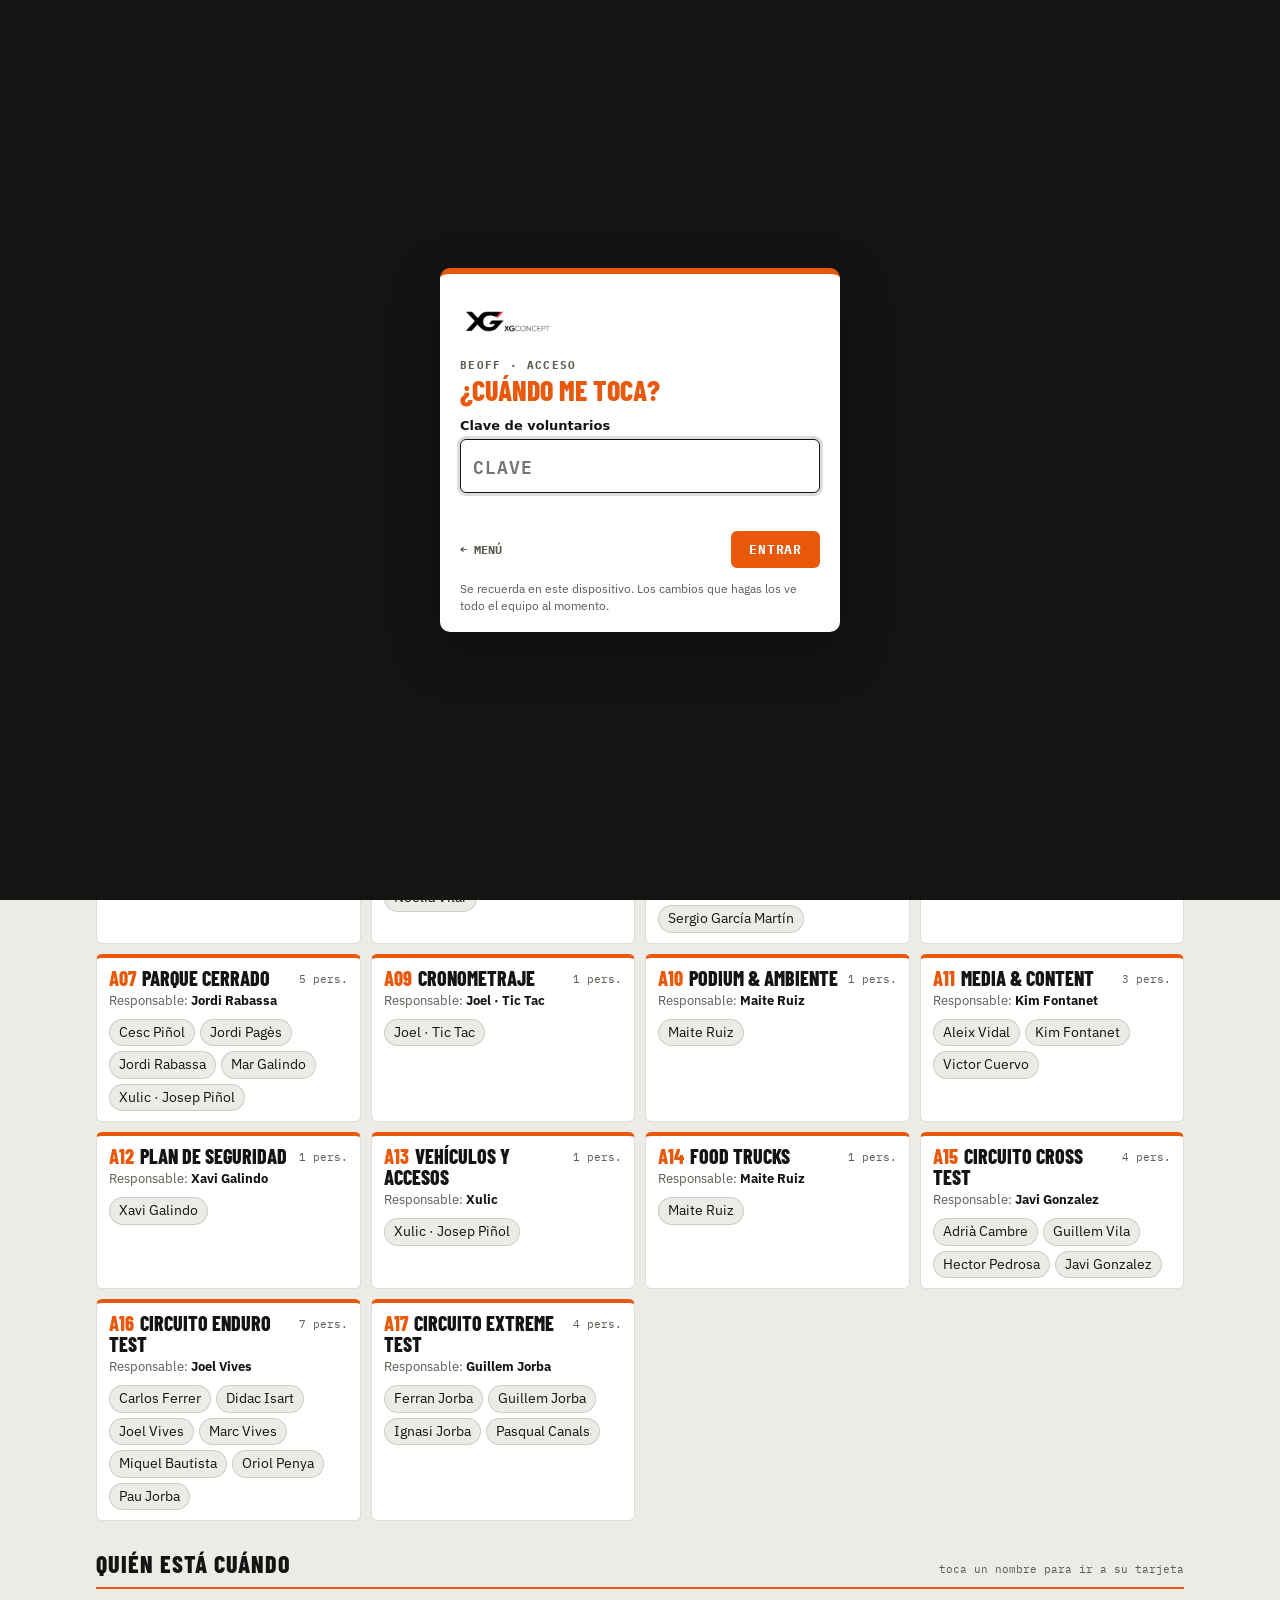
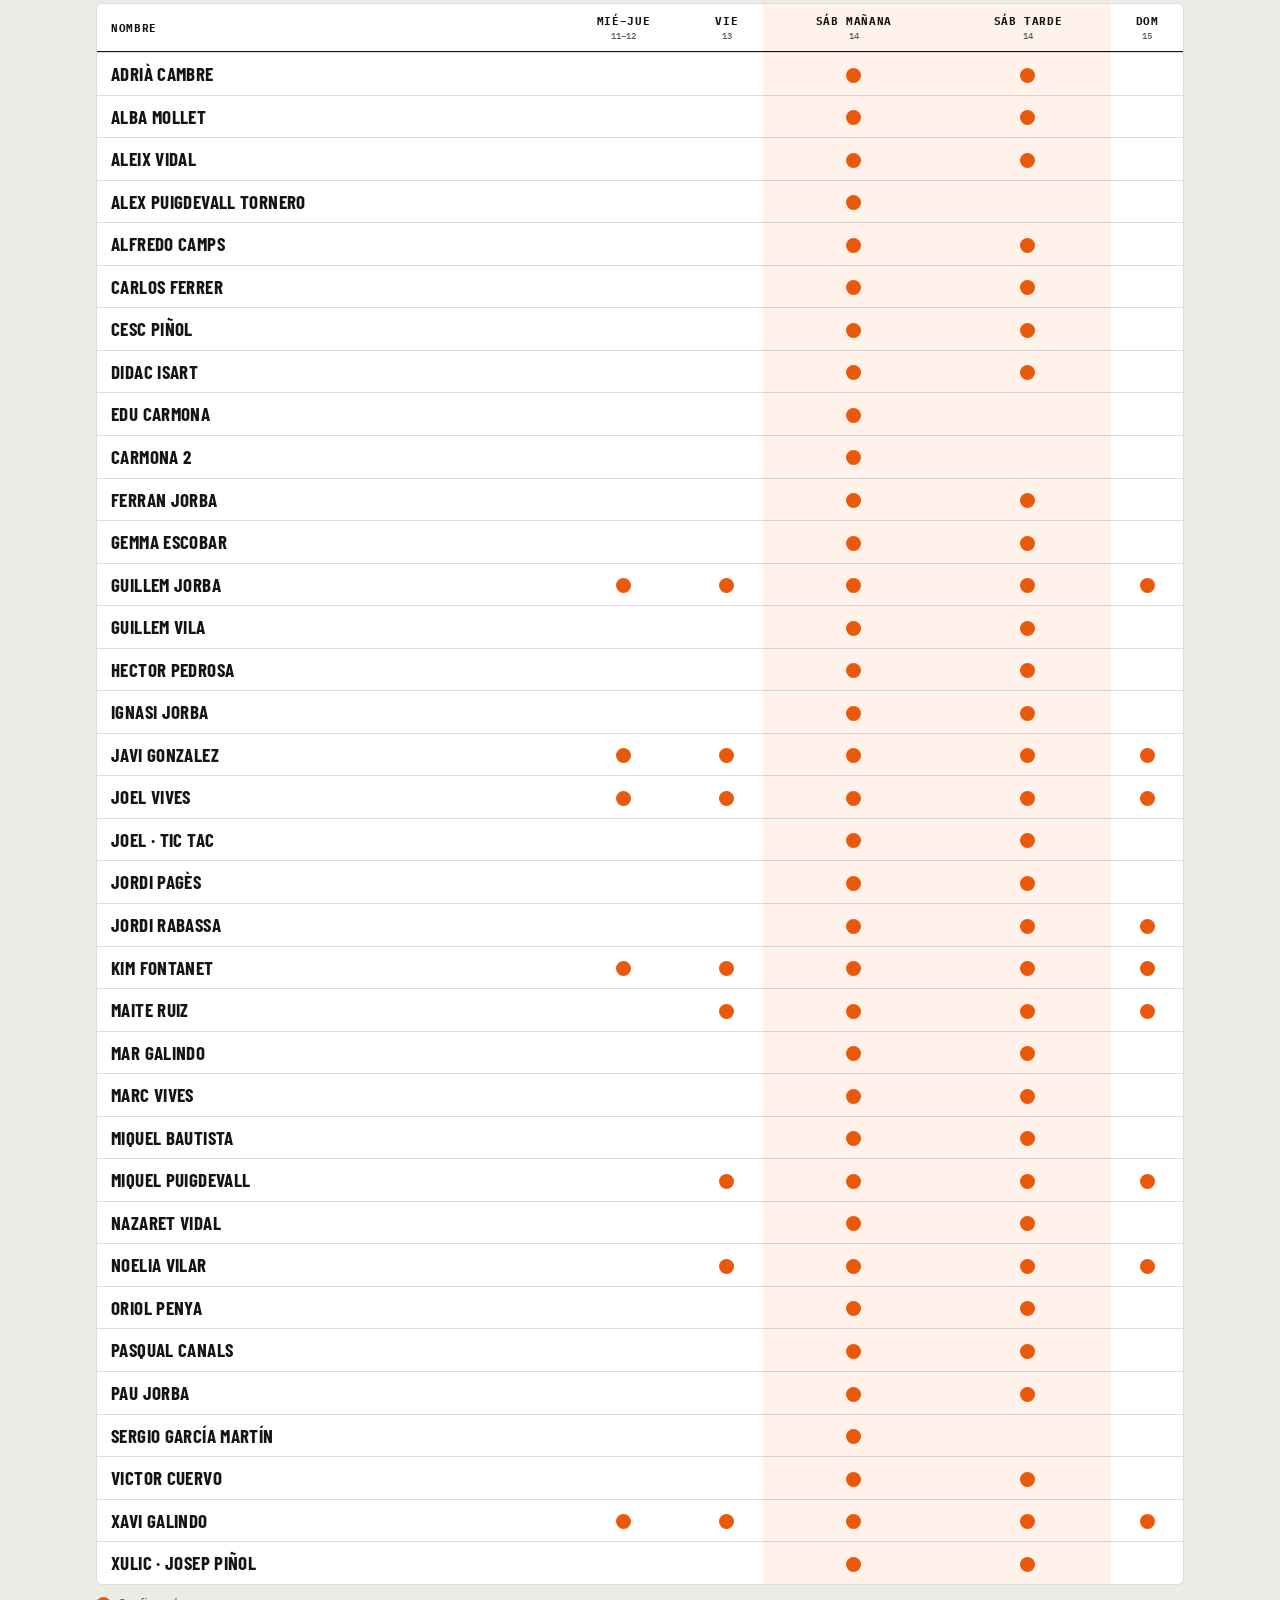
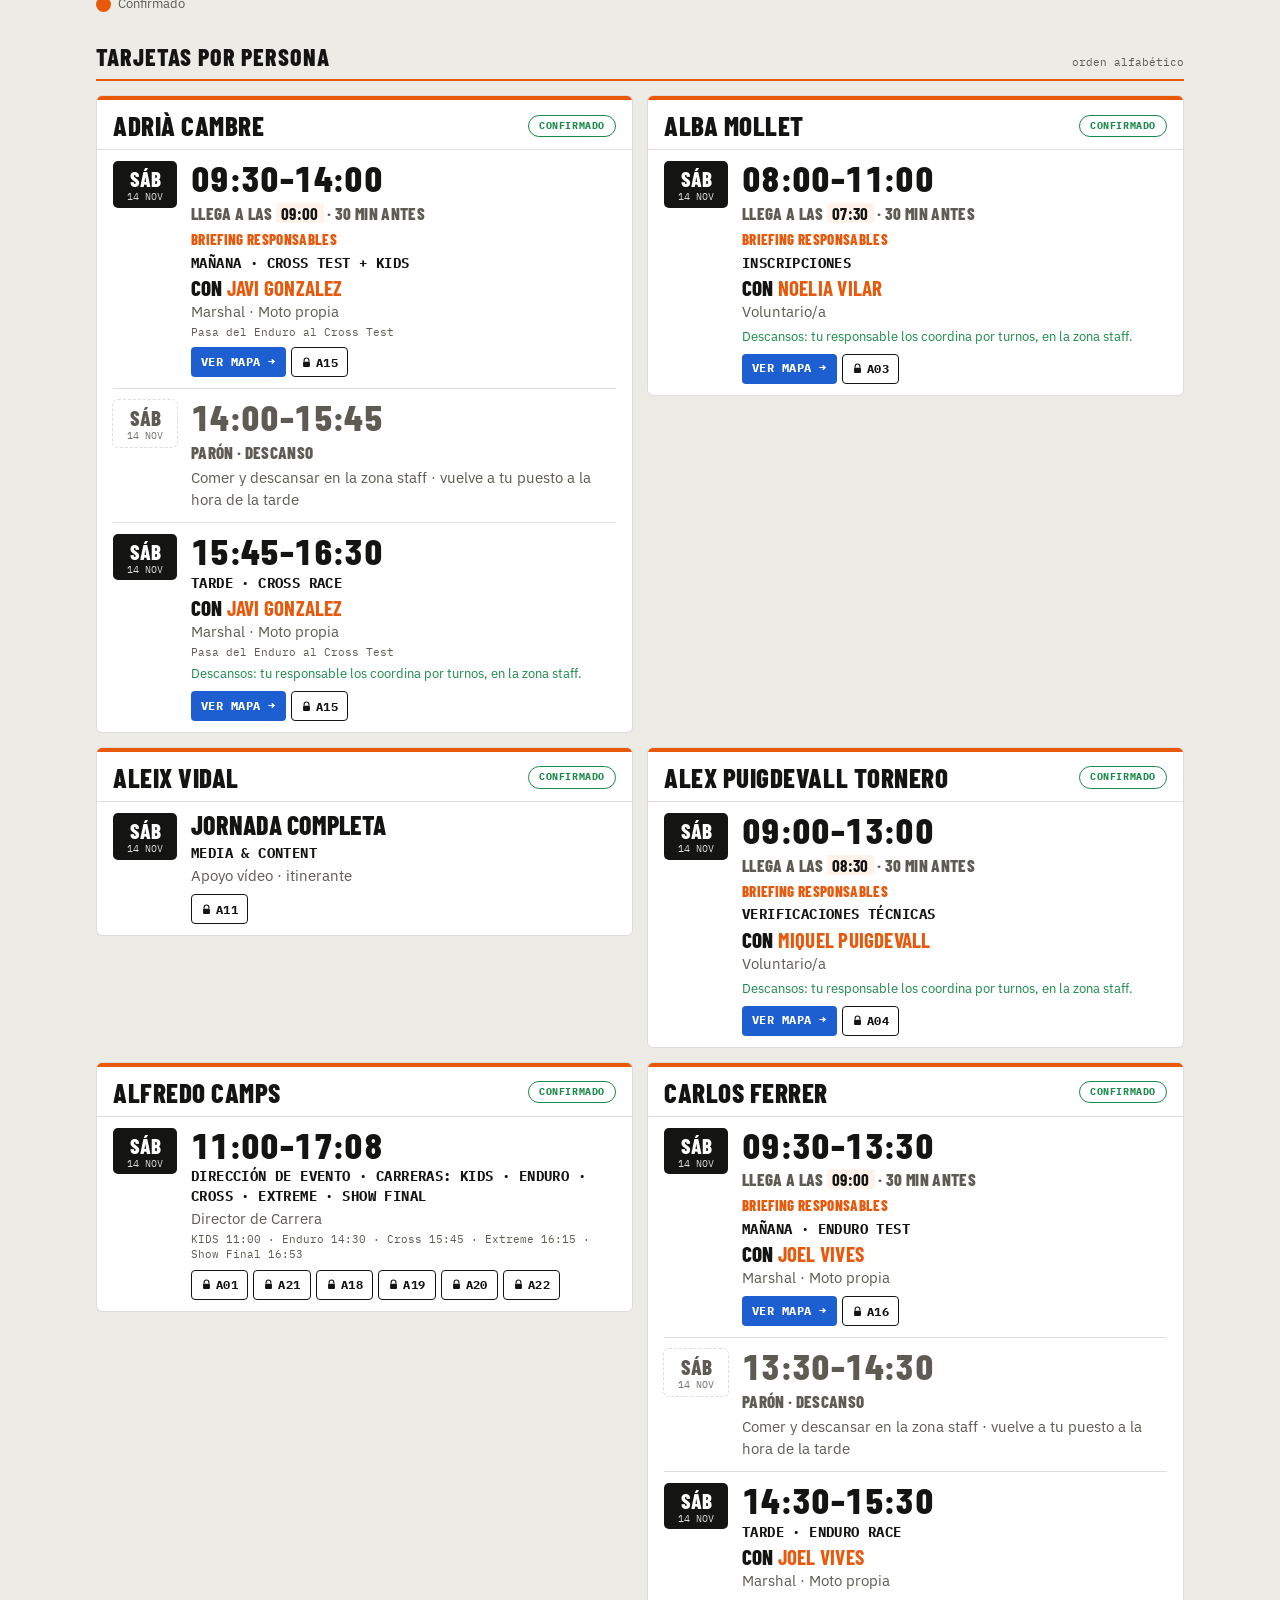
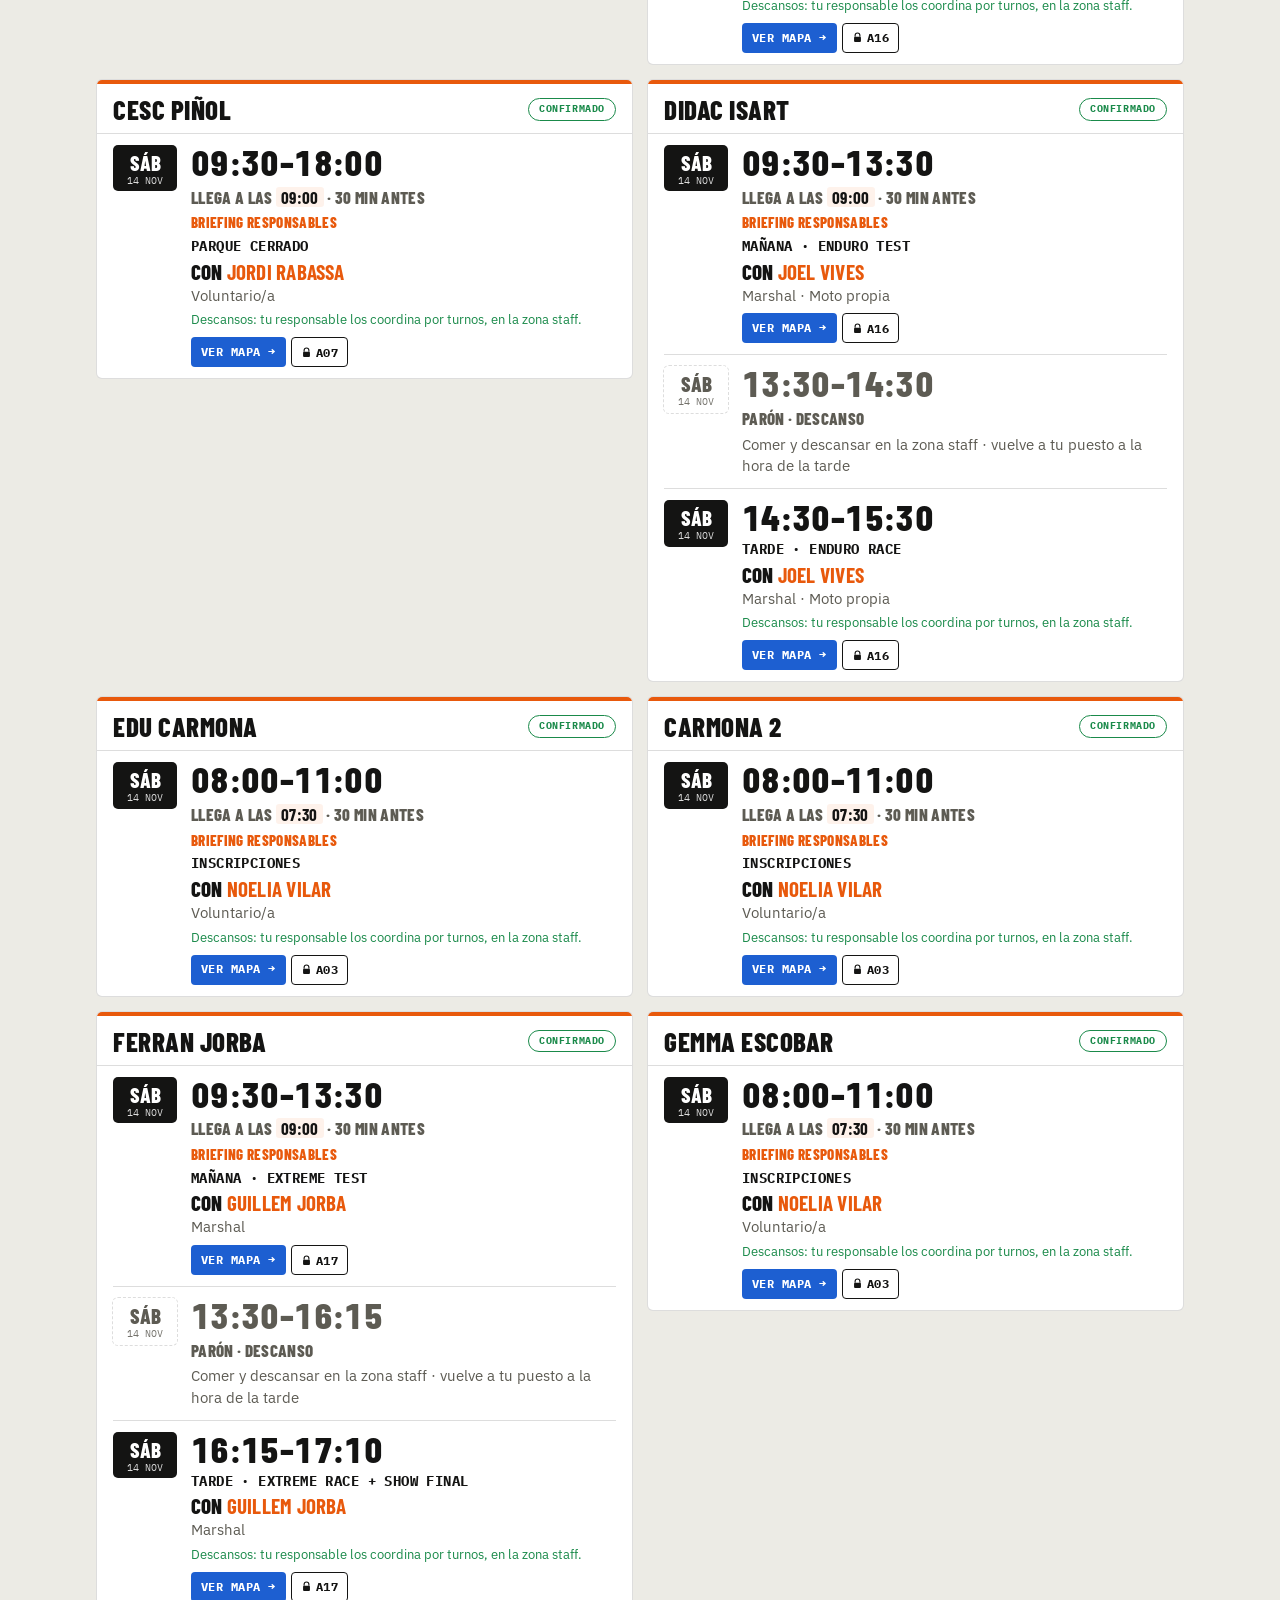
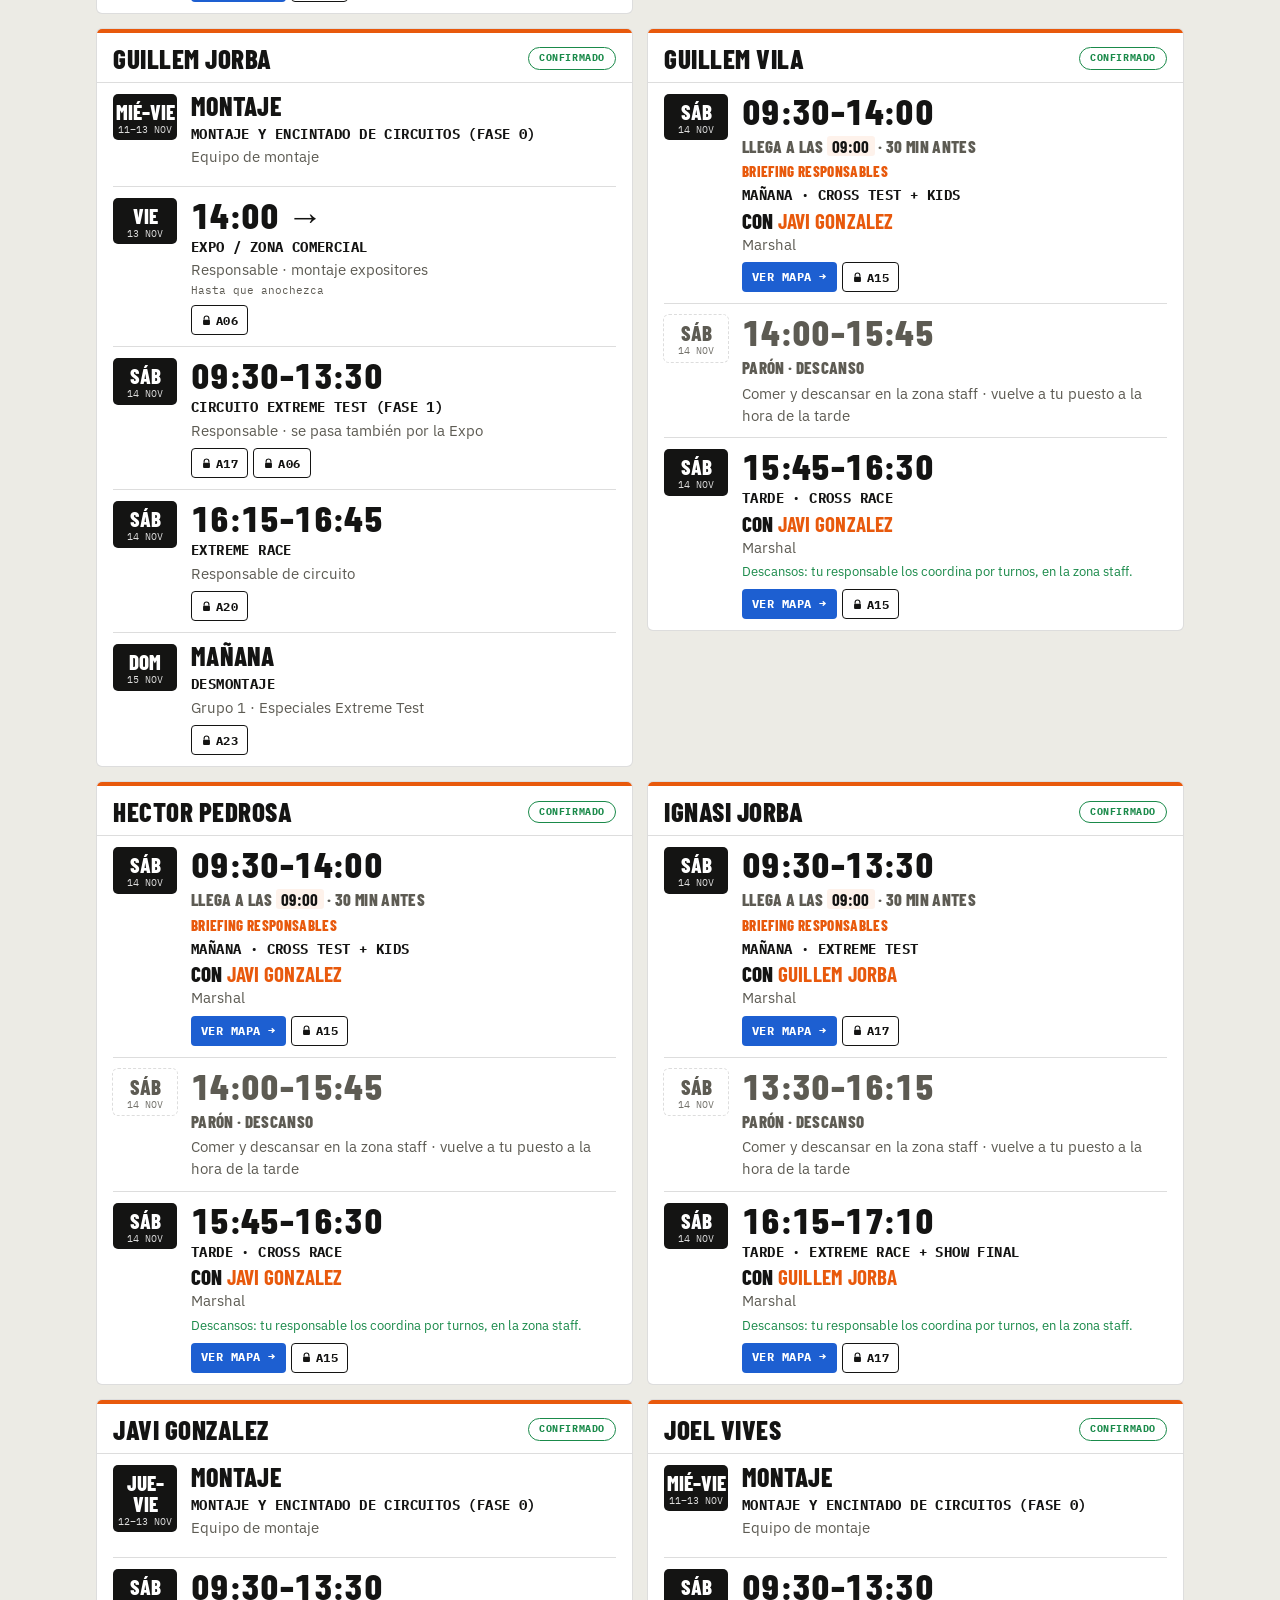
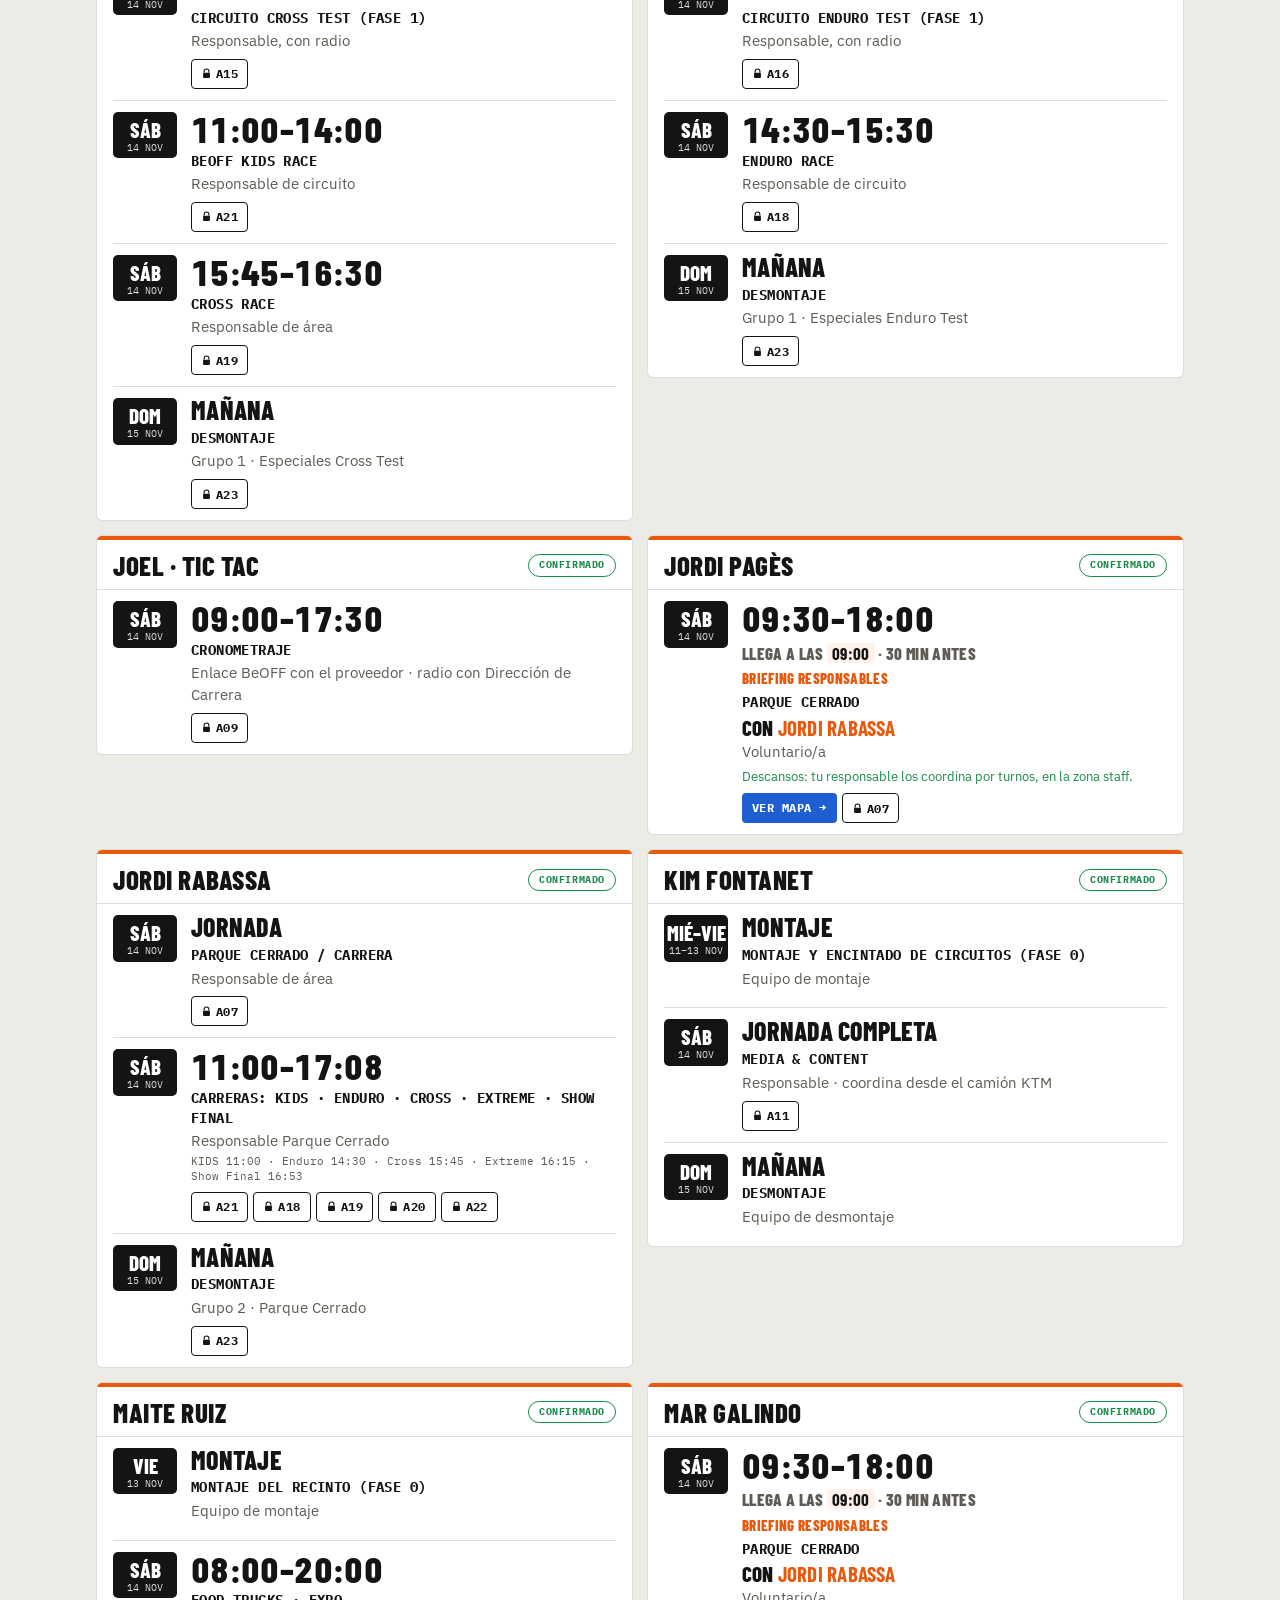
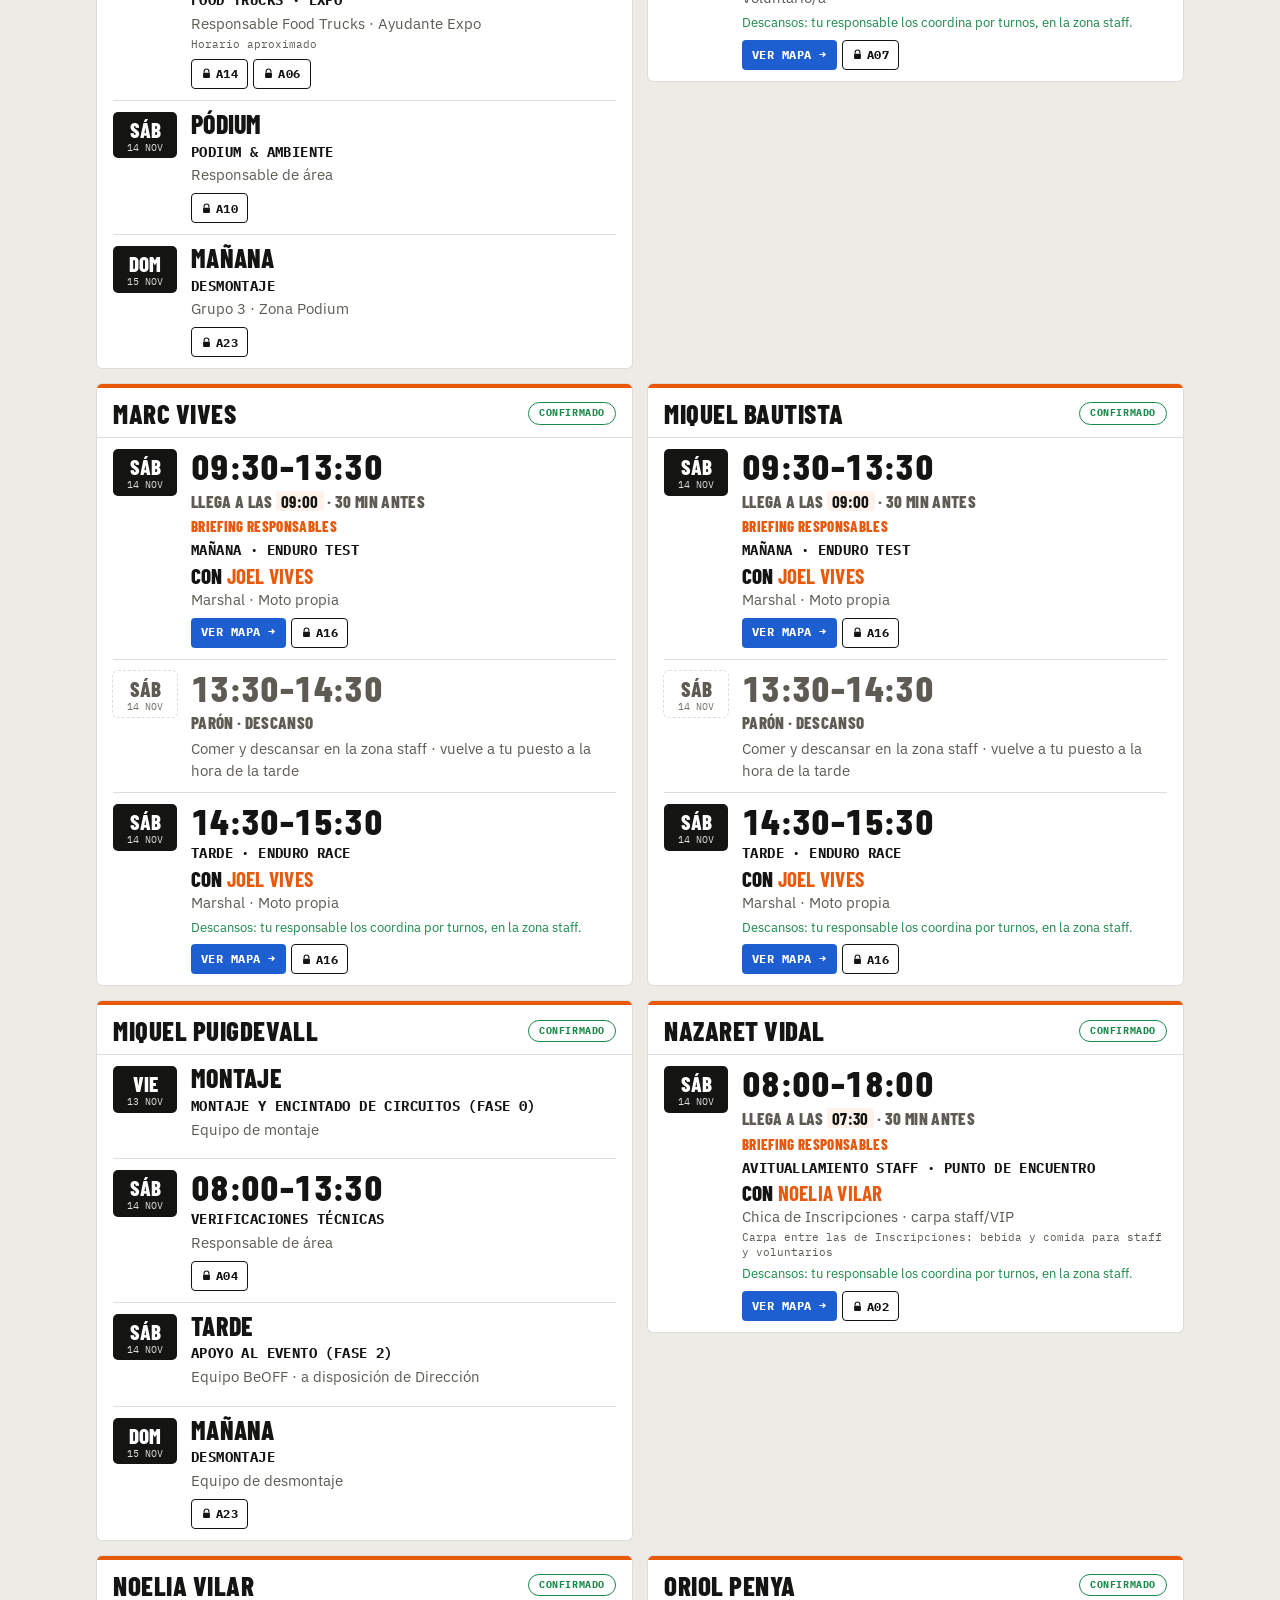
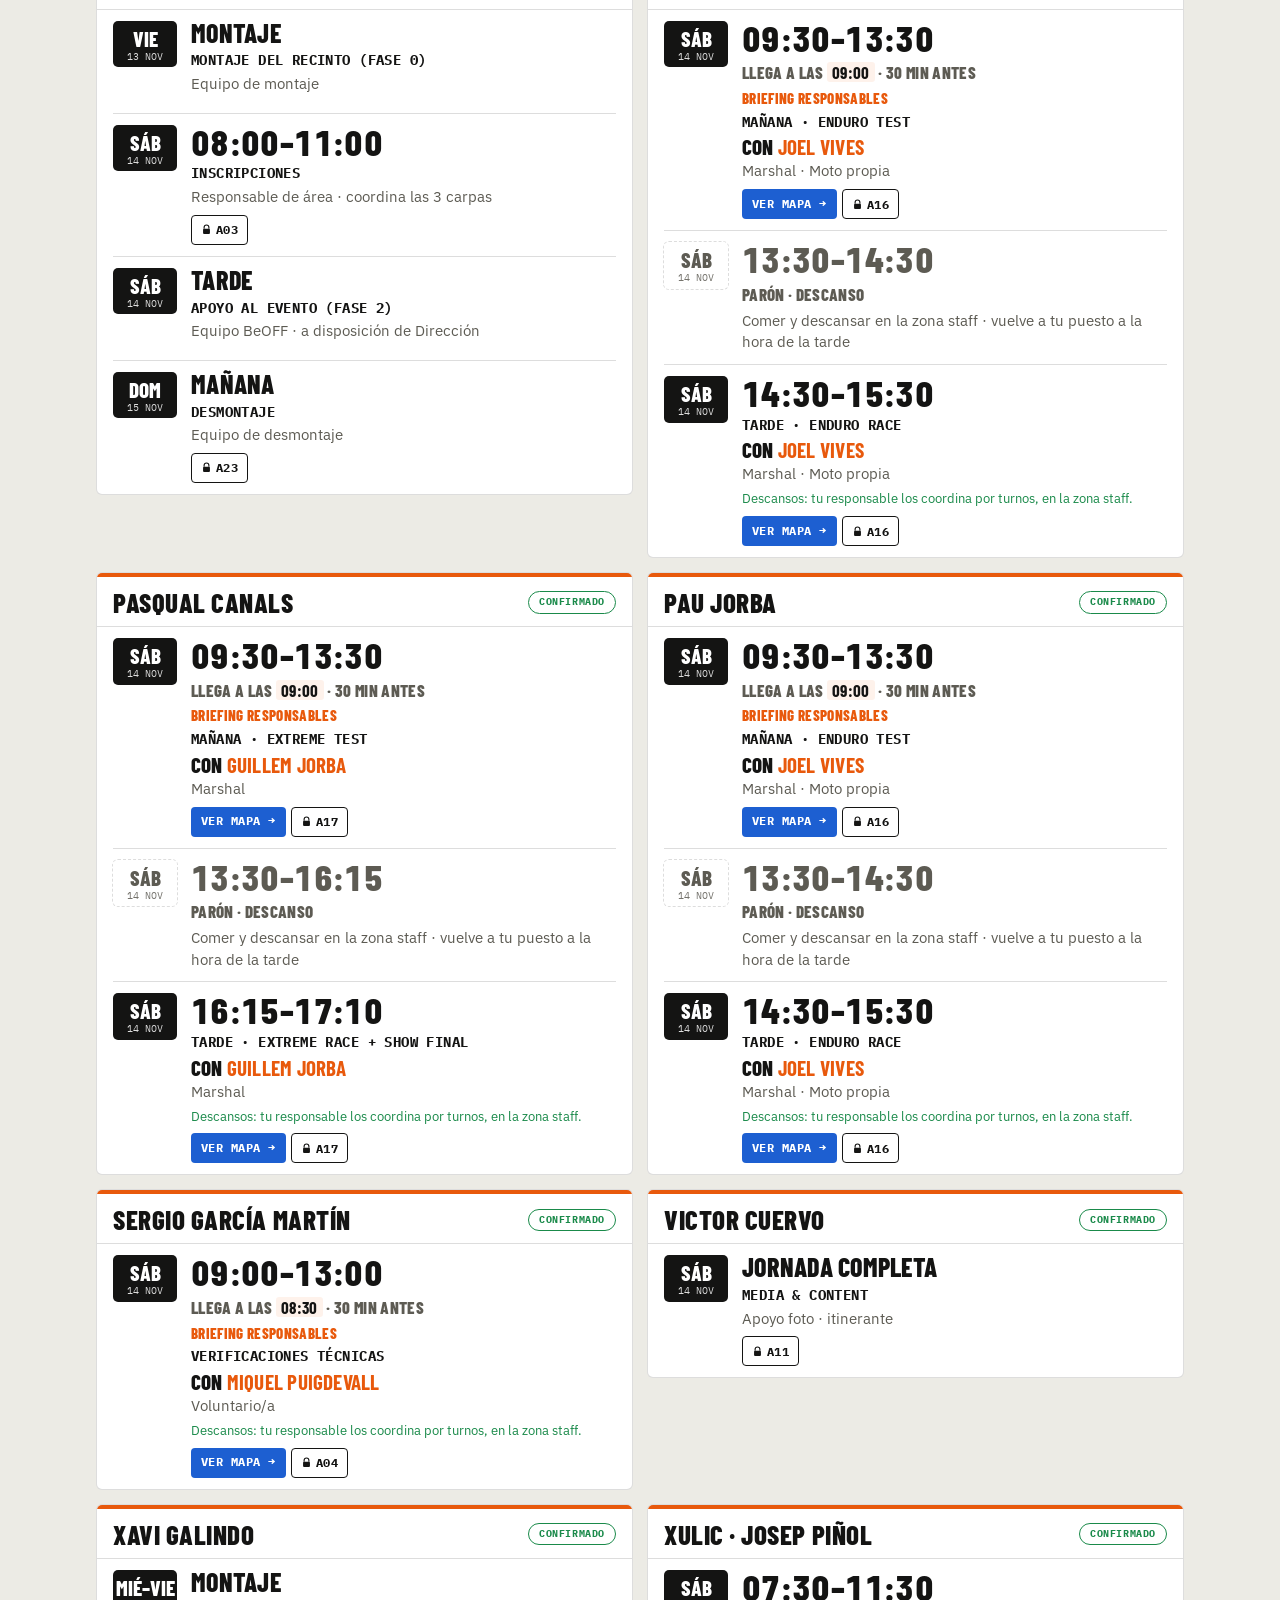
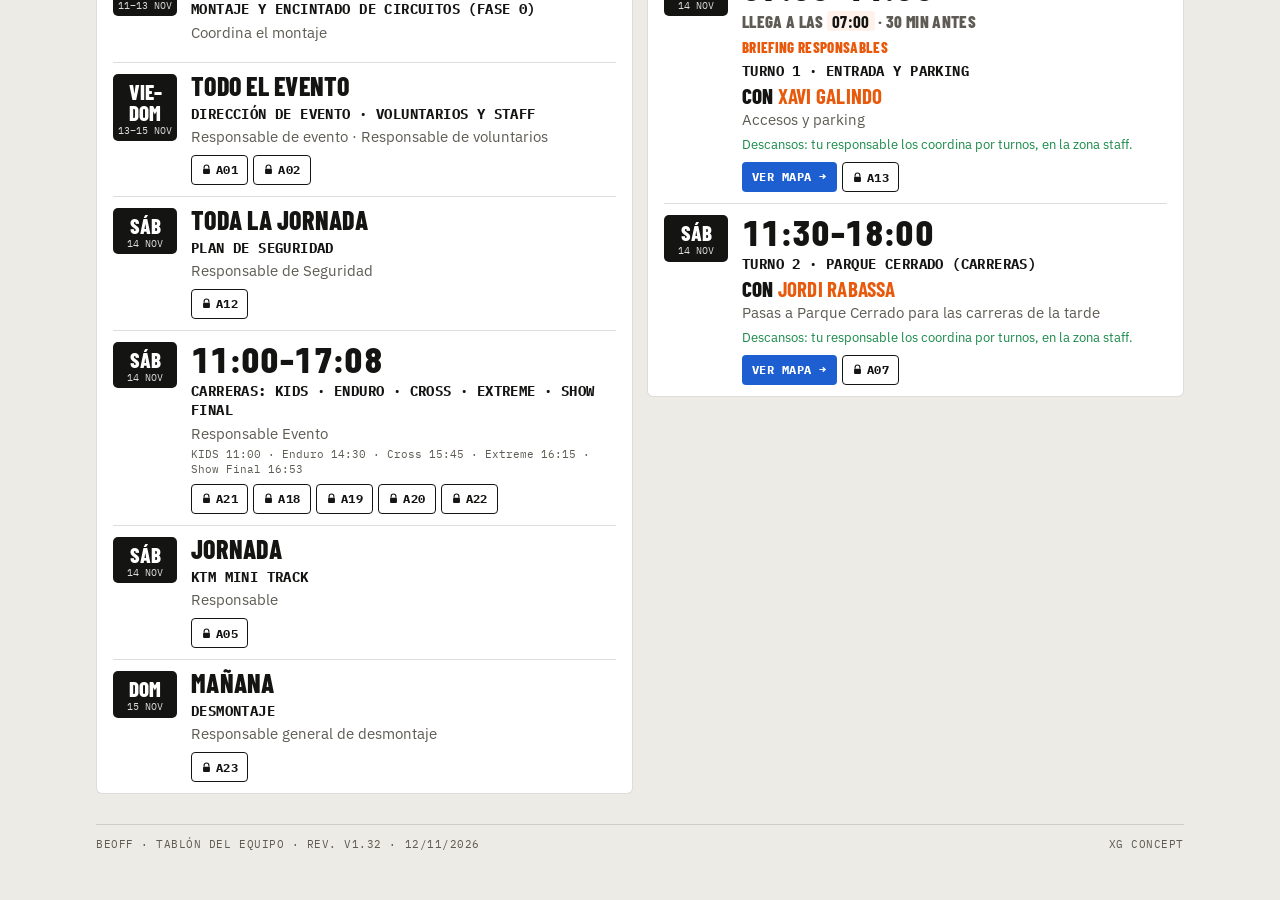
==== commit 0269454d: "Tablon v1.32: Equipo por area sin filas transversales de carreras y con nombre de Media/Direccion Co" ====
--- a/cuando-me-toca/index.html
+++ b/cuando-me-toca/index.html
@@ -265,7 +265,7 @@
 <link rel="stylesheet" href="../assets/bo.css">
 <style>html,body{margin:0}.bar .menu{font:700 11px var(--fm);letter-spacing:.06em;text-transform:uppercase;color:var(--ink);text-decoration:none;border:1.3px solid var(--hair);border-radius:4px;padding:4px 8px;white-space:nowrap}.bar .menu:hover{border-color:var(--acc);color:var(--acc)} .live{font:500 10px var(--fm);color:var(--sub);letter-spacing:.04em;margin-left:6px}</style>
 </head><body>
-<div class="bar"><div class="in"><img src="[data-uri]" alt="XG Concept"><span class="sep"></span><span class="nm">BeOFF · <em>Tablón del equipo</em></span><a class="menu" href="../">← Menú</a><span class="rv"><span>Actualizado </span><b>v1.31</b> · 12/11/2026</span></div></div>
+<div class="bar"><div class="in"><img src="[data-uri]" alt="XG Concept"><span class="sep"></span><span class="nm">BeOFF · <em>Tablón del equipo</em></span><a class="menu" href="../">← Menú</a><span class="rv"><span>Actualizado </span><b>v1.32</b> · 12/11/2026</span></div></div>
 
 <main class="wrap">
  <div class="hero">
@@ -524,7 +524,7 @@
   <div id="ok" hidden><div class="list" id="lst"></div><p class="hint">Queda abierto solo mientras tengas esta página abierta. Al cerrarla o recargarla se vuelve a bloquear.</p><div class="row"><button type="button" id="cx2">Cerrar</button></div></div>
  </div></div>
 
- <div class="foot"><span>BeOFF · Tablón del equipo · rev. v1.31 · 12/11/2026</span><span>XG Concept</span></div>
+ <div class="foot"><span>BeOFF · Tablón del equipo · rev. v1.32 · 12/11/2026</span><span>XG Concept</span></div>
 </main>
 
 <script>
@@ -741,7 +741,7 @@
    [].forEach.call(c.querySelectorAll('li.shift'),function(li){
     if(li.classList.contains('paron'))return;
     var d=li.querySelector('.dy b'); if(!d||d.textContent.trim()!=='Sáb')return;
-    var b=li.querySelector('.pdf[data-code]'); if(!b)return;
+    var bs=li.querySelectorAll('.pdf[data-code]'); if(!bs.length||bs.length>2)return; var b=bs[0];
     var code=b.getAttribute('data-code'); code=MERGE[code]||code;
     if(!G[code]){G[code]={};ord.push(code);}
     G[code][id]=nm;
@@ -749,7 +749,7 @@
   });
   ord.sort();
   box.innerHTML=ord.map(function(code){
-   var t=T[code]||{n:code,r:''}, ids=Object.keys(G[code]);
+   var FB={A01:{n:'Dirección de Evento',r:'Xavi Galindo'},A09:{n:'Cronometraje',r:'Joel · Tic Tac'},A11:{n:'Media & Content',r:'Kim Fontanet'},A12:{n:'Plan de Seguridad',r:'Xavi Galindo'}}; var t=T[code]||FB[code]||{n:code,r:''}, ids=Object.keys(G[code]);
    ids.sort(function(a,b){return G[code][a].localeCompare(G[code][b],'es');});
    return '<div class="eqt"><span class="ct">'+ids.length+' pers.</span><h3><span>'+code+'</span>'+MB.esc(t.n)+'</h3>'+
     (t.r?'<div class="rs">Responsable: <b>'+MB.esc(t.r)+'</b></div>':'<div class="rs"></div>')+
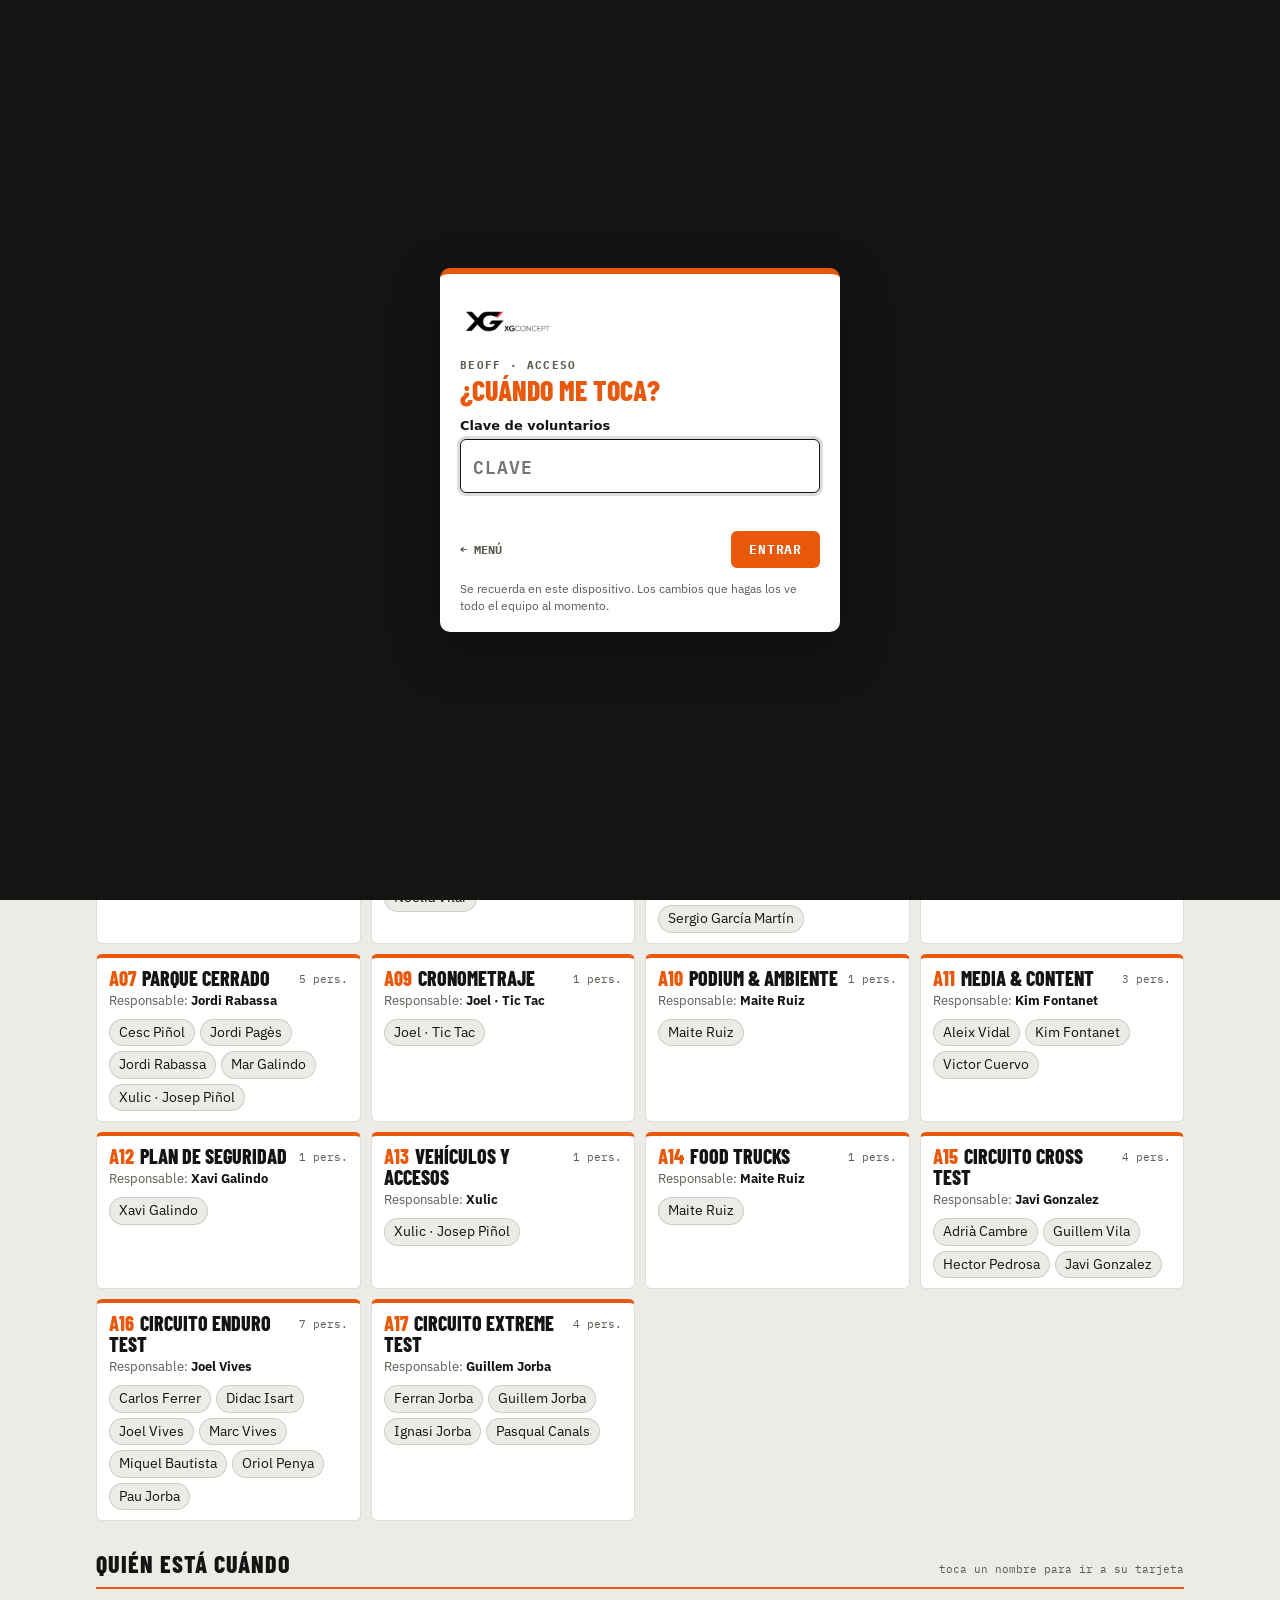
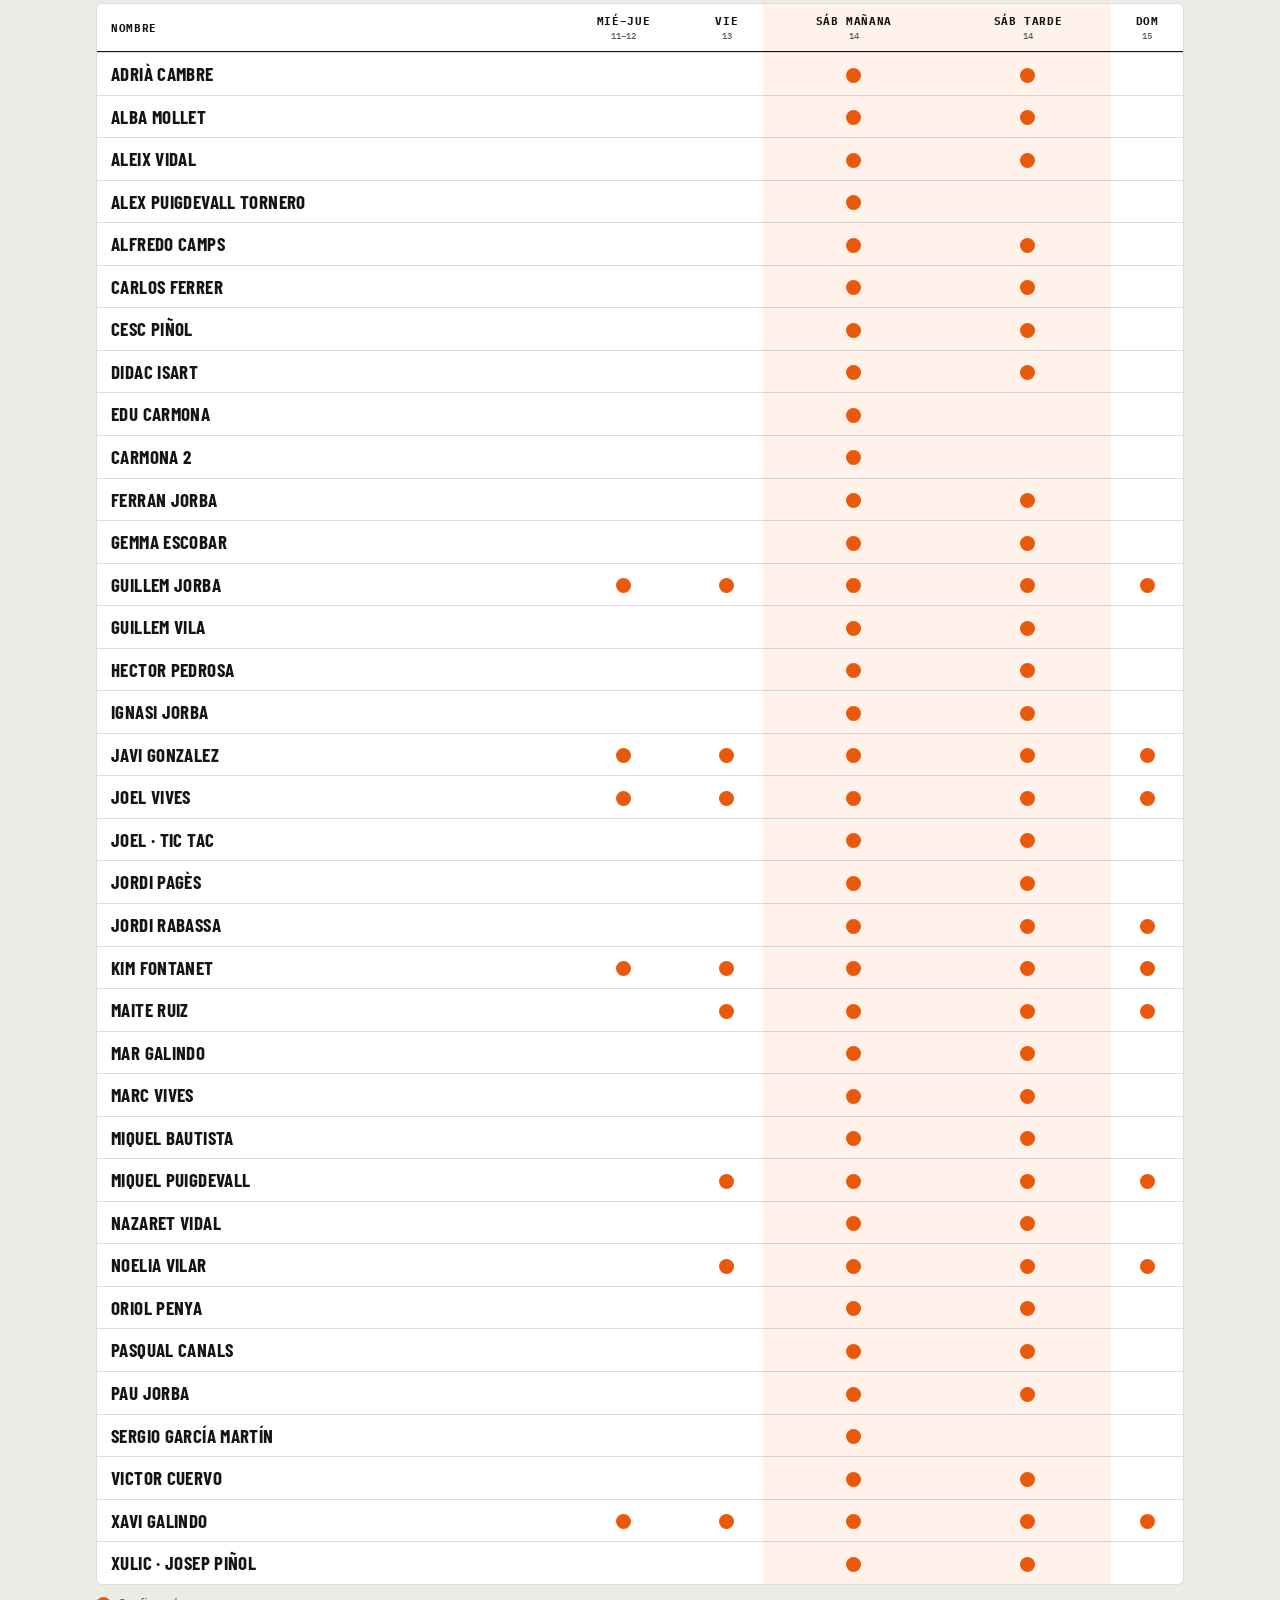
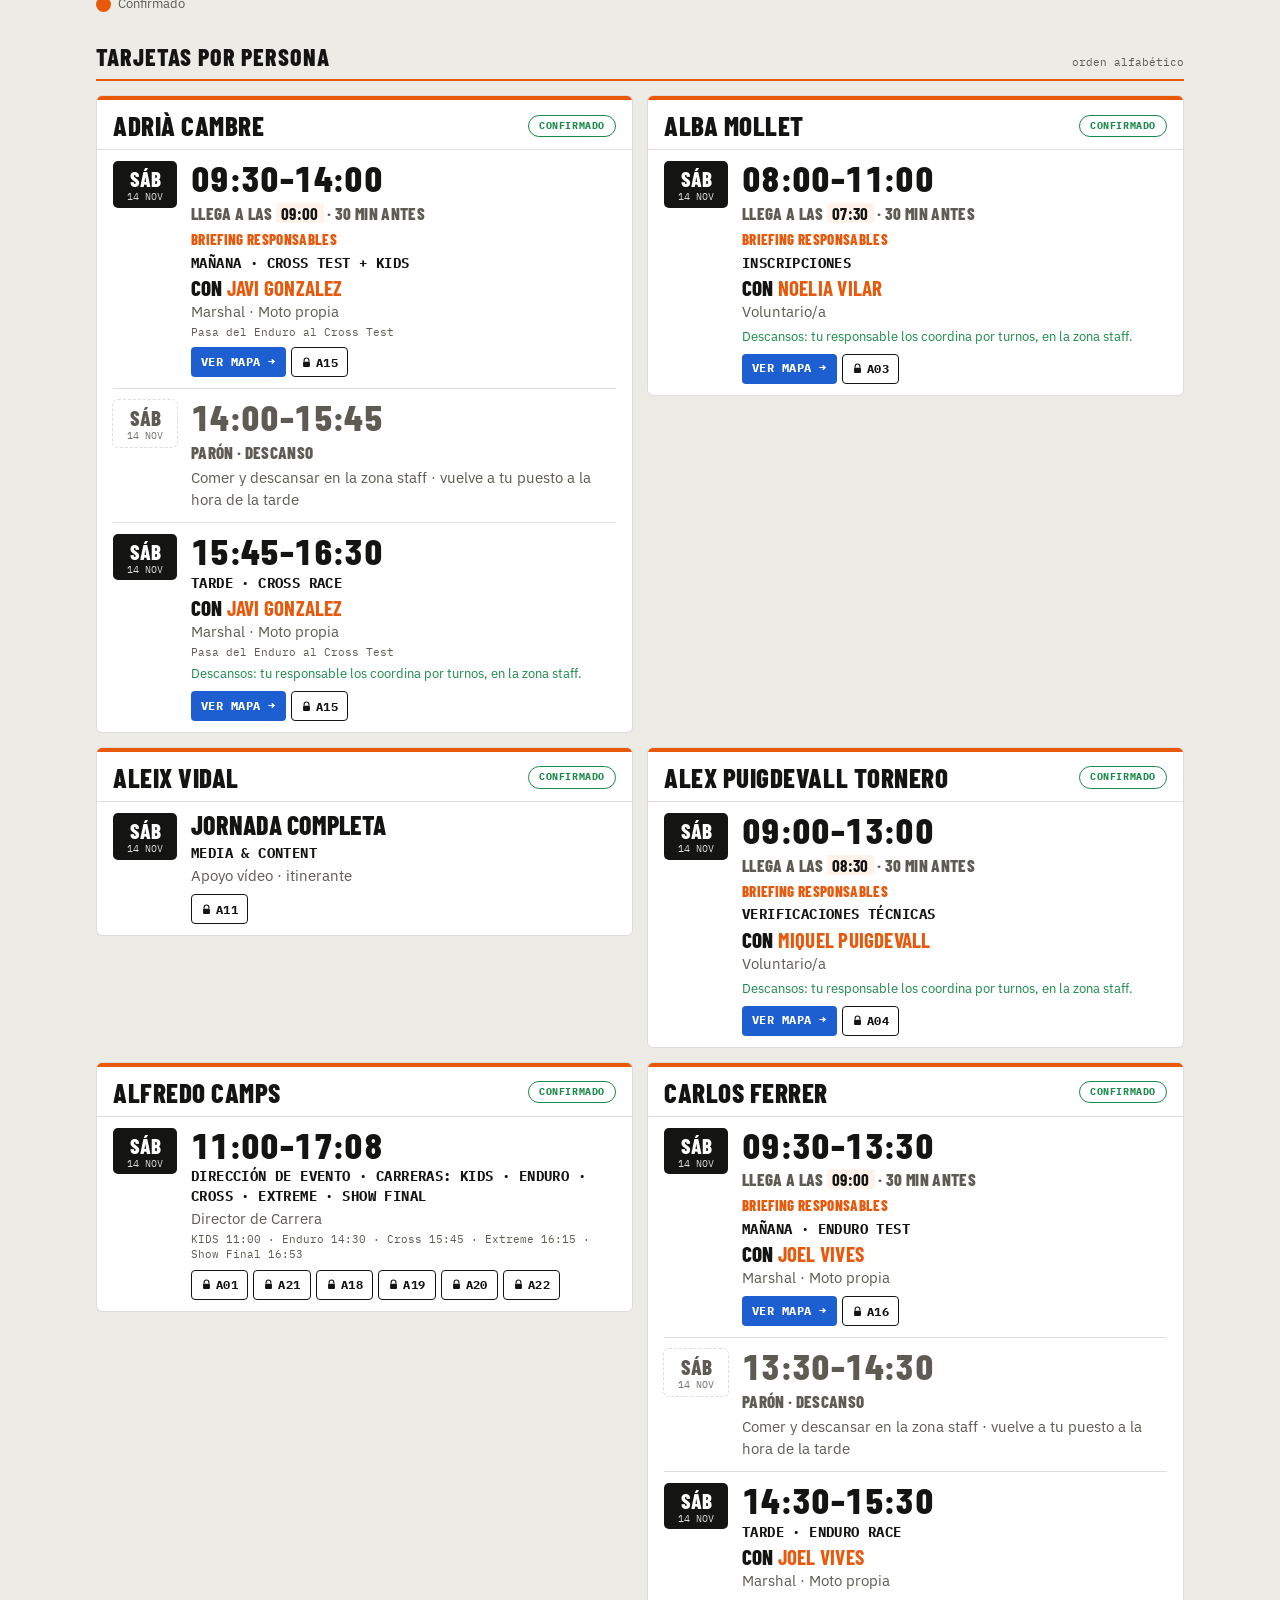
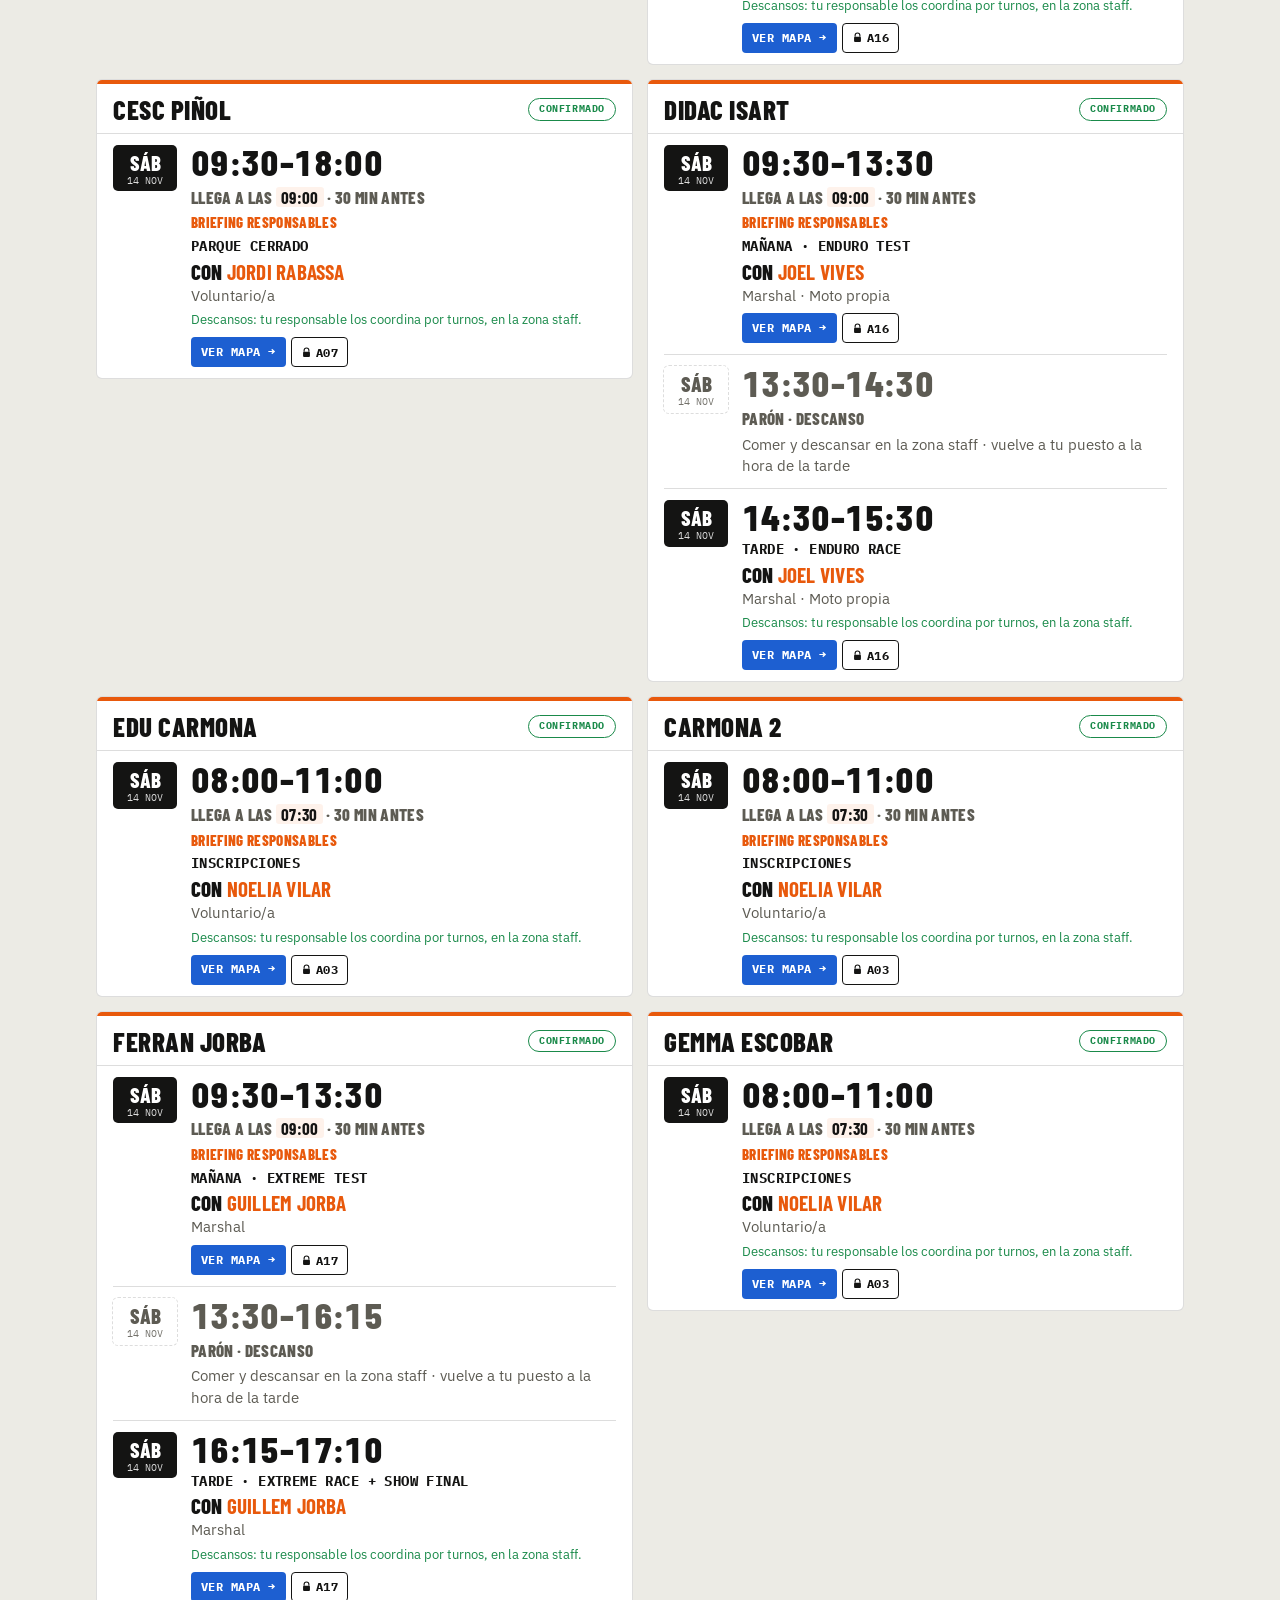
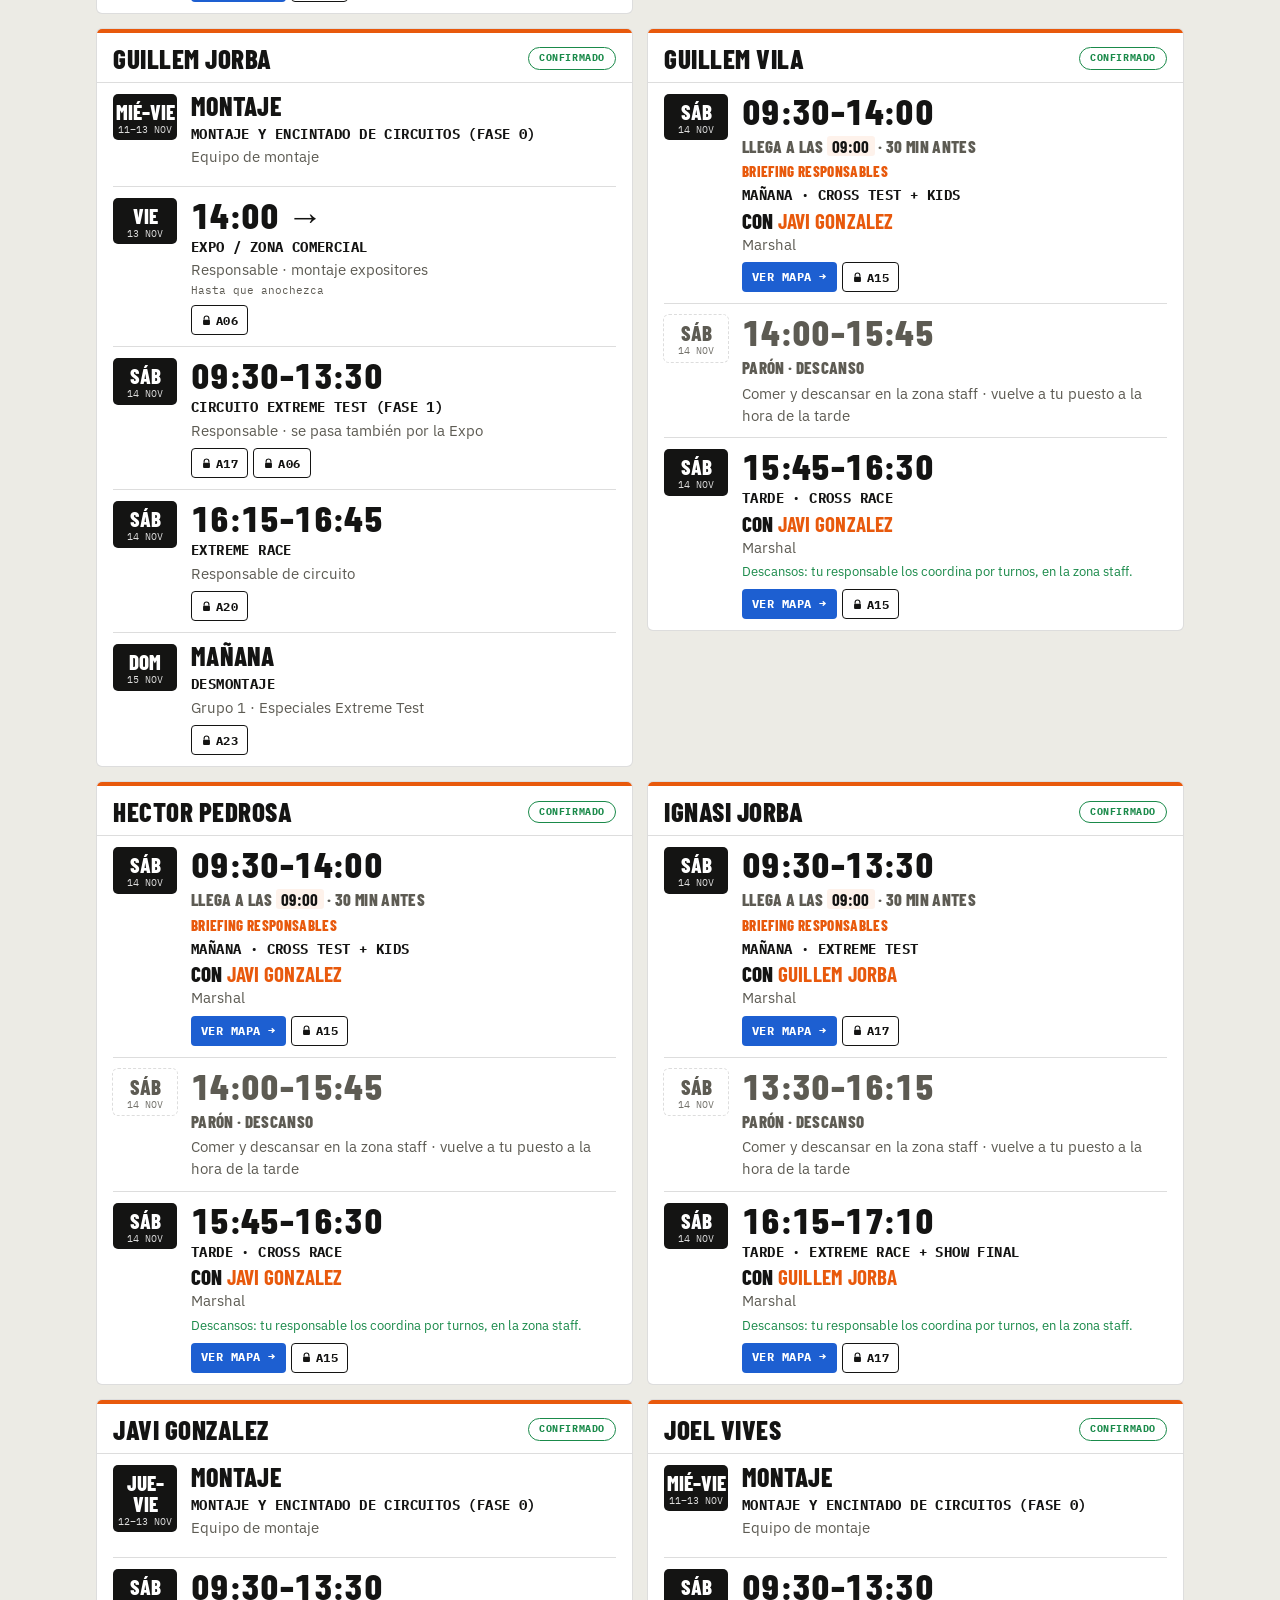
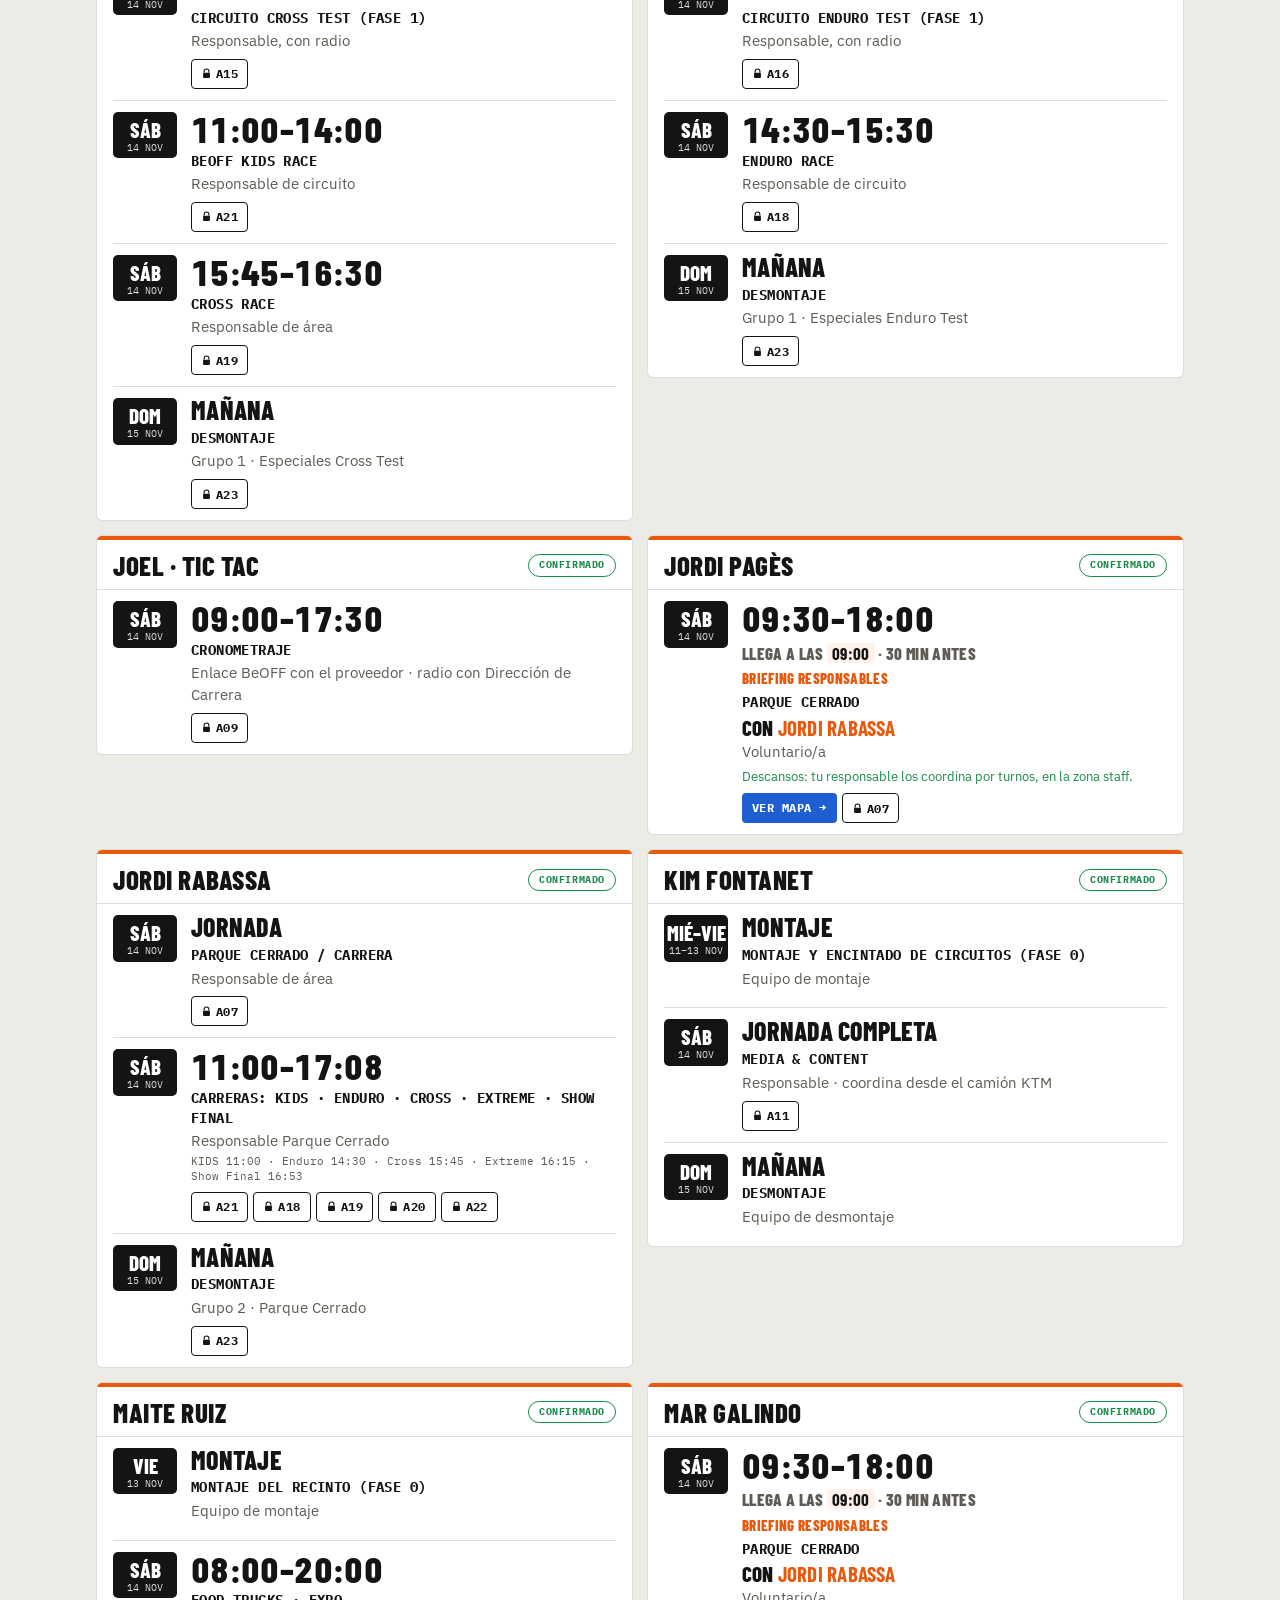
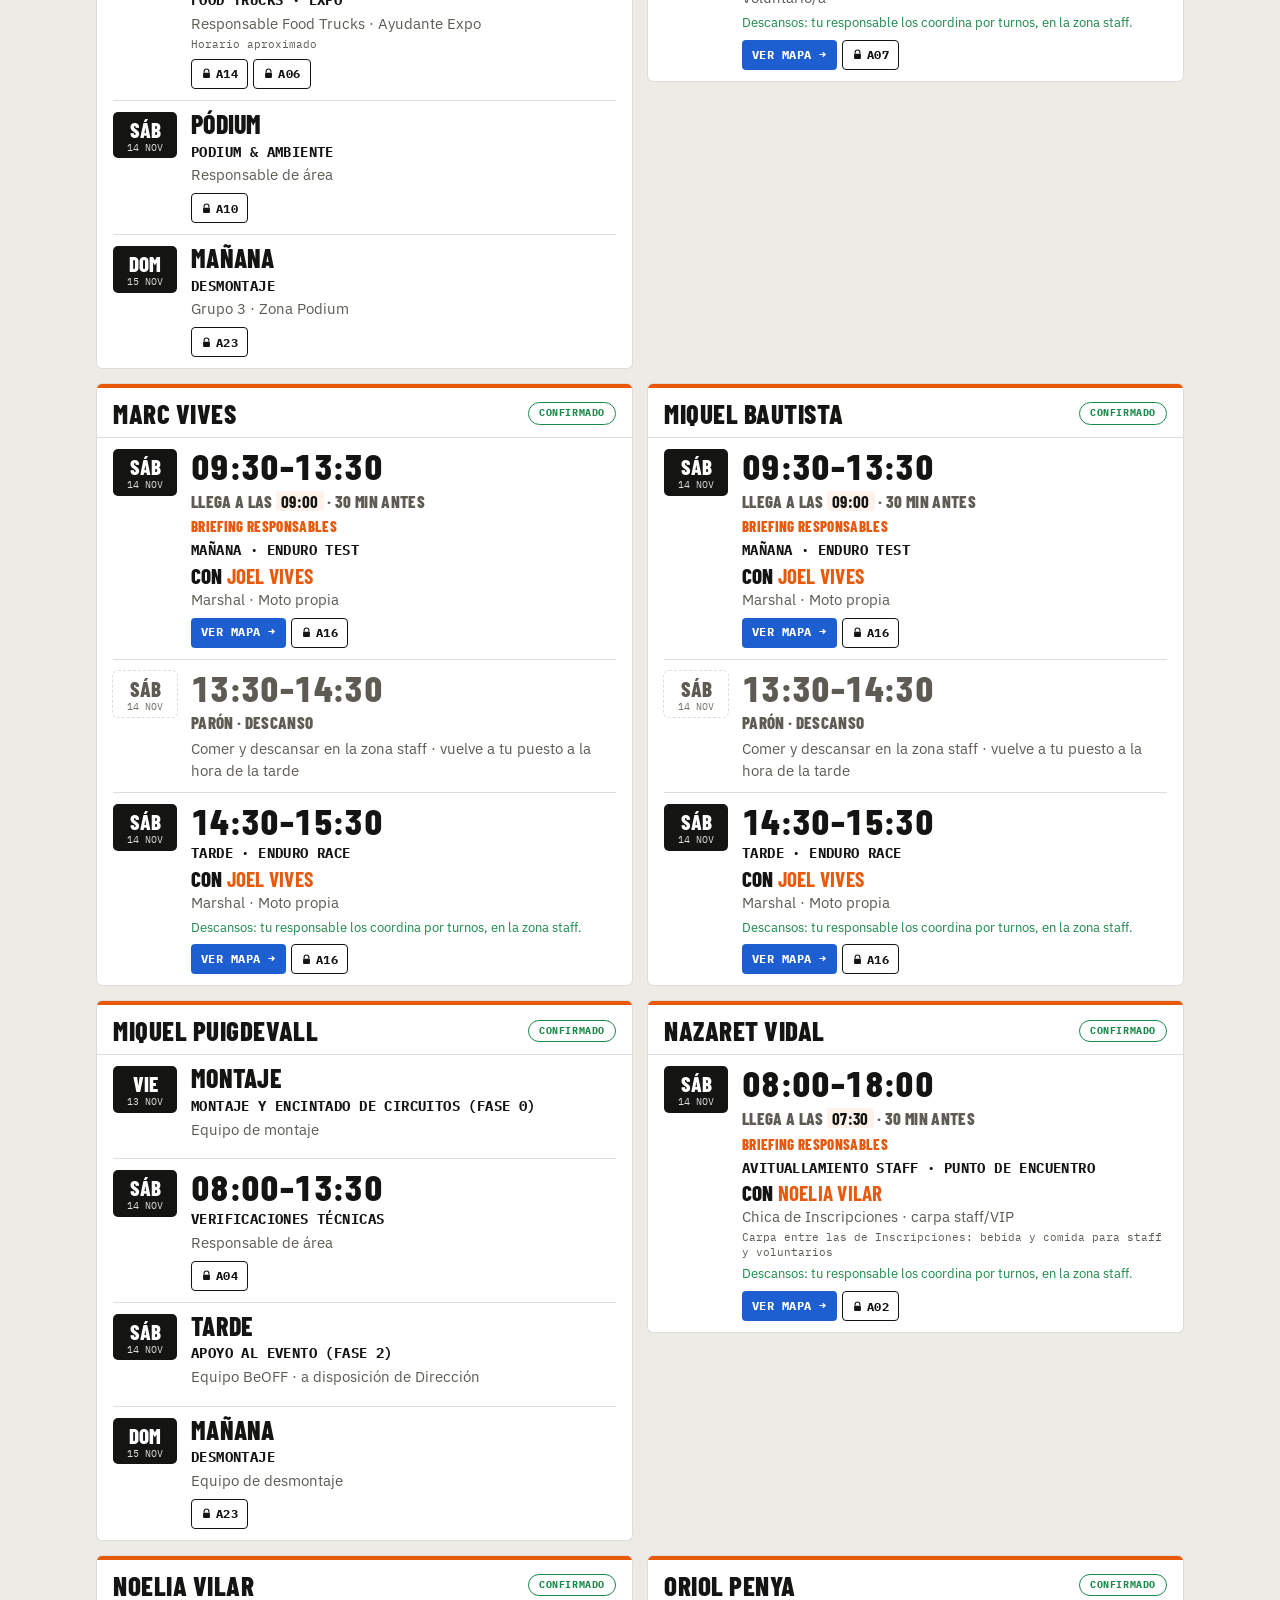
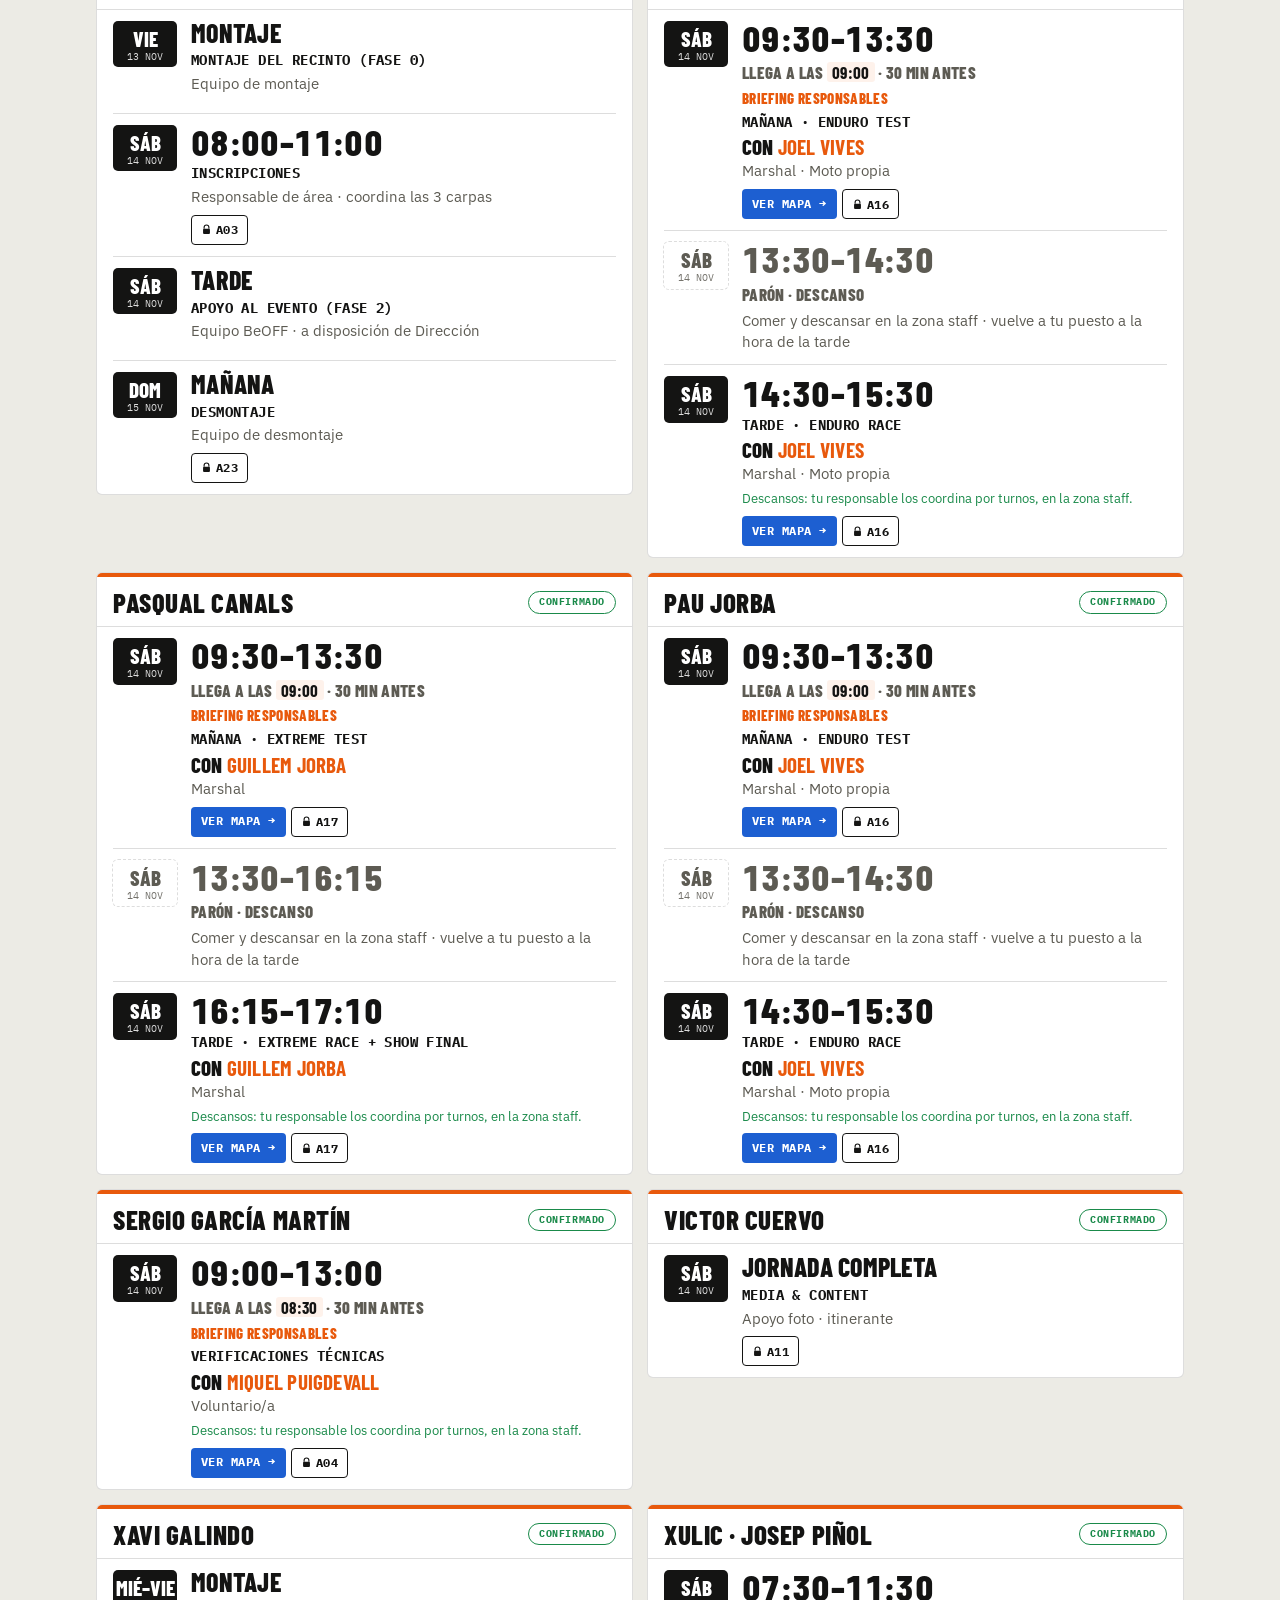
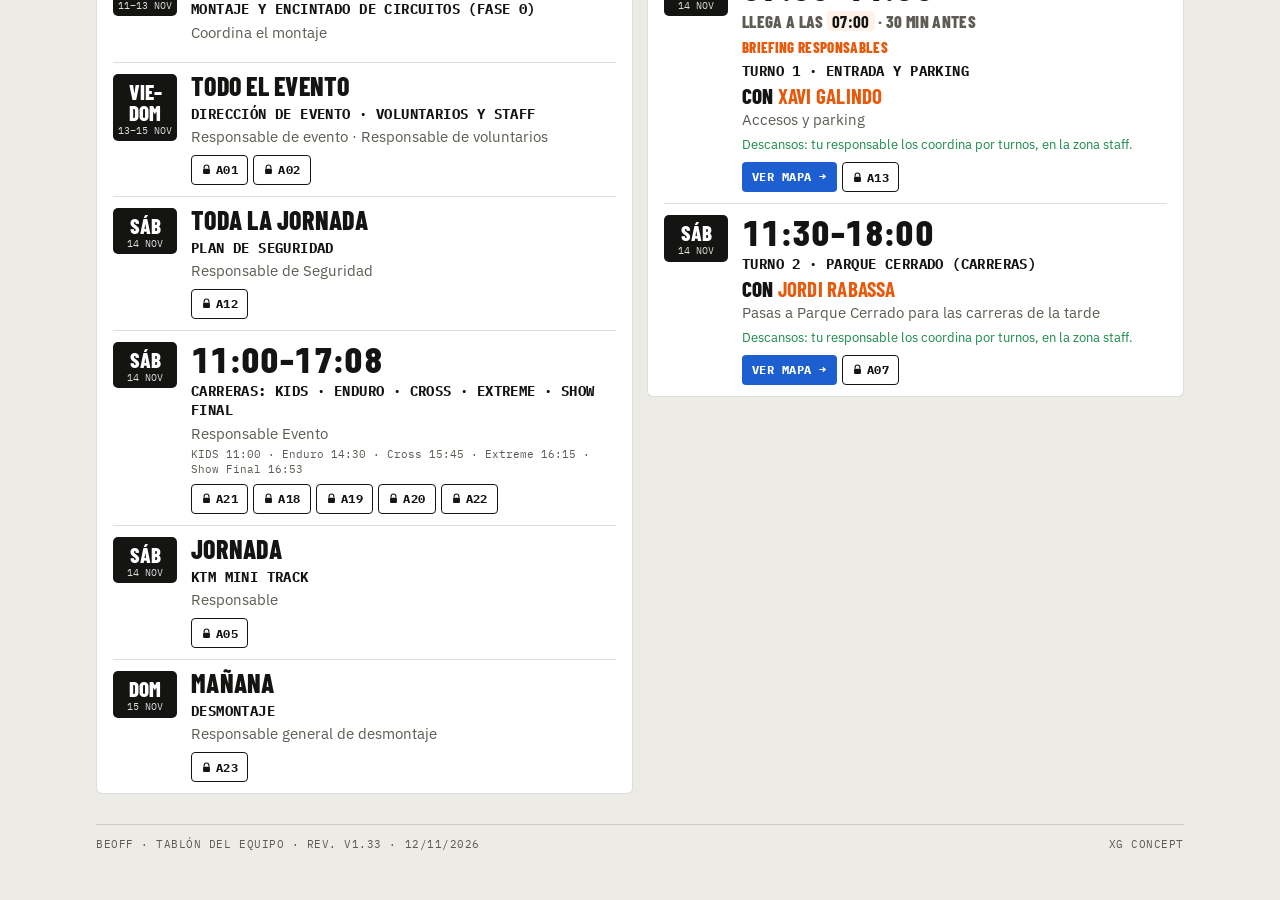
==== commit fe18f665: "Tablon v1.33: Mini Track 10-12 y 16-17 Co-Authored-By: Claude Opus 5.5 <noreply@anthropic.com> Claud" ====
--- a/cuando-me-toca/index.html
+++ b/cuando-me-toca/index.html
@@ -265,7 +265,7 @@
 <link rel="stylesheet" href="../assets/bo.css">
 <style>html,body{margin:0}.bar .menu{font:700 11px var(--fm);letter-spacing:.06em;text-transform:uppercase;color:var(--ink);text-decoration:none;border:1.3px solid var(--hair);border-radius:4px;padding:4px 8px;white-space:nowrap}.bar .menu:hover{border-color:var(--acc);color:var(--acc)} .live{font:500 10px var(--fm);color:var(--sub);letter-spacing:.04em;margin-left:6px}</style>
 </head><body>
-<div class="bar"><div class="in"><img src="[data-uri]" alt="XG Concept"><span class="sep"></span><span class="nm">BeOFF · <em>Tablón del equipo</em></span><a class="menu" href="../">← Menú</a><span class="rv"><span>Actualizado </span><b>v1.32</b> · 12/11/2026</span></div></div>
+<div class="bar"><div class="in"><img src="[data-uri]" alt="XG Concept"><span class="sep"></span><span class="nm">BeOFF · <em>Tablón del equipo</em></span><a class="menu" href="../">← Menú</a><span class="rv"><span>Actualizado </span><b>v1.33</b> · 12/11/2026</span></div></div>
 
 <main class="wrap">
  <div class="hero">
@@ -524,7 +524,7 @@
   <div id="ok" hidden><div class="list" id="lst"></div><p class="hint">Queda abierto solo mientras tengas esta página abierta. Al cerrarla o recargarla se vuelve a bloquear.</p><div class="row"><button type="button" id="cx2">Cerrar</button></div></div>
  </div></div>
 
- <div class="foot"><span>BeOFF · Tablón del equipo · rev. v1.32 · 12/11/2026</span><span>XG Concept</span></div>
+ <div class="foot"><span>BeOFF · Tablón del equipo · rev. v1.33 · 12/11/2026</span><span>XG Concept</span></div>
 </main>
 
 <script>
@@ -589,7 +589,7 @@
   try{Object.keys(localStorage).forEach(function(k){if(k.indexOf('beoff-k-')===0)localStorage.removeItem(k);});}catch(e){}
 })();
 (function(){
- var S={"items": [{"d": "vie", "c": "A10", "s": 600, "e": 1080, "hi": "10:00", "hf": "18:00", "t": "Montaje escenario, pantalla LED, sonido y backdrop", "who": "Resp. Podium + proveedor", "where": "Escenario principal", "det": "Prueba de sonido y pantalla antes de las 18:00", "k": "std", "n": ""}, {"d": "vie", "c": "A03", "s": 540, "e": 960, "hi": "09:00", "hf": "16:00", "t": "MONTAJE carpas, mesas y senaletica de inscripciones", "who": "Noelia", "where": "Kini Motor Park", "det": "Antes de la llegada de pilotos", "k": "std", "n": ""}, {"d": "vie", "c": "A06", "s": 540, "e": 960, "hi": "09:00", "hf": "16:00", "t": "MONTAJE ZONA EXPO: delimitar stands y senalizacion", "who": "Guillem", "where": "Paddock", "det": "Avisar a sponsors del horario de montaje y desmontaje por mail", "k": "std", "n": ""}, {"d": "vie", "c": "A14", "s": 720, "e": 1200, "hi": "12:00", "hf": "20:00", "t": "Montaje y apertura de FoodTrucks para staff", "who": "Maite", "where": "Paddock principal", "det": "", "k": "std", "n": ""}, {"d": "vie", "c": "A04", "s": 840, "e": 960, "hi": "14:00", "hf": "16:00", "t": "MONTAJE ESTRUCTURA GLOBAL Pre-Parque: carpa y senalizacion", "who": "Miquel", "where": "Acceso Parque Cerrado", "det": "Carpa y material base montados el dia antes", "k": "std", "n": ""}, {"d": "vie", "c": "A07", "s": 840, "e": 960, "hi": "14:00", "hf": "16:00", "t": "MONTAJE PARQUE CERRADO: vallas, carpa y senalizacion", "who": "Jordi Rabassa", "where": "Paddock A Pilotos", "det": "Montar estructura perimetral y zonas", "k": "std", "n": ""}, {"d": "vie", "c": "A09", "s": 840, "e": 1080, "hi": "14:00", "hf": "18:00", "t": "Montaje del sistema de crono: antenas de salida y meta en los 3 circuitos + carpa", "who": "Empresa crono", "where": "Meta y circuitos", "det": "Test de deteccion con moto de prueba", "k": "std", "n": ""}, {"d": "vie", "c": "A06", "s": 960, "e": 1200, "hi": "16:00", "hf": "20:00", "t": "RECEPCION SPONSORS y ubicacion de stands", "who": "Guillem", "where": "Paddock", "det": "Cada sponsor monta su stand; nosotros solo asignamos zona", "k": "std", "n": ""}, {"d": "vie", "c": "A07", "s": 960, "e": 1200, "hi": "16:00", "hf": "20:00", "t": "PREPARACION de entradas a circuitos y senaletica", "who": "Jordi Rabassa", "where": "Paddock A Pilotos", "det": "Marcar entradas y salidas de los circuitos", "k": "std", "n": ""}, {"d": "vie", "c": "A01", "s": 960, "e": 990, "hi": "16:00", "hf": "16:30", "t": "CONFIRMAR: carpas de inscripciones y verificaciones listas + senaletica", "who": "Xavi Galindo", "where": "Recinto", "det": "Confirmar con Noelia (Canal 3) y Miquel (Canal 2)", "k": "std", "n": ""}, {"d": "vie", "c": "A01", "s": 1020, "e": 1080, "hi": "17:00", "hf": "18:00", "t": "CONFIRMAR: circuitos marcados con estacas, cinta, escapatorias y carteles", "who": "Xavi Galindo", "where": "Circuitos", "det": "Ronda fisica por los 3 circuitos con los responsables", "k": "std", "n": ""}, {"d": "vie", "c": "A09", "s": 1080, "e": 1110, "hi": "18:00", "hf": "18:30", "t": "Carga del listado de inscritos: dorsal, nombre y categoria", "who": "Empresa crono + Inscripciones", "where": "Carpa crono", "det": "El listado definitivo lo entrega la organizacion", "k": "std", "n": ""}, {"d": "vie", "c": "A10", "s": 1080, "e": 1140, "hi": "18:00", "hf": "19:00", "t": "Carga de contenidos: loop de patrocinadores y videos BeOFF", "who": "Media", "where": "Escenario principal", "det": "Playlist de musica lista", "k": "std", "n": ""}, {"d": "vie", "c": "A02", "s": 1110, "e": 1140, "hi": "18:30", "hf": "19:00", "t": "Walkies cargados y repartidos por areas + cargadores en base", "who": "Xavi Galindo", "where": "Almacen", "det": "35 walkies, 8 canales", "k": "std", "n": ""}, {"d": "vie", "c": "A02", "s": 1140, "e": 1200, "hi": "19:00", "hf": "20:00", "t": "BRIEFING staff y voluntarios del sabado", "who": "Xavi Galindo", "where": "Zona briefing", "det": "Repasar horario y canales", "k": "std", "n": ""}, {"d": "sab", "c": "A13", "s": 450, "e": 1080, "hi": "07:30", "hf": "18:00", "t": "Control de accesos y parking: Paddock A pilotos, Paddock B staff y expositores, parking publico", "who": "Xavi Galindo", "where": "Accesos y parkings", "det": "1 vehiculo por piloto con pase del Welcome Pack. Pegatina de staff en vehiculos. Zona de emergencias de acceso libre para medicos", "k": "std", "n": "Abre a las 07:30 (30 min antes de Inscripciones). Equipo a las 07:00 para el briefing."}, {"d": "vie", "c": "A13", "s": 540, "e": 1200, "hi": "09:00", "hf": "20:00", "t": "Senalizacion de accesos, parkings y sentidos unicos", "who": "Xavi Galindo", "where": "Accesos y parkings", "det": "Conos, vallas y carteles de 10 km/h", "k": "std", "n": ""}, {"d": "sab", "c": "A01", "s": 420, "e": 450, "hi": "07:00", "hf": "07:30", "t": "Ronda de apertura: accesos, parking, senaletica y generadores", "who": "Xavi Galindo", "where": "Recinto", "det": "Confirmar con Seguridad, Canal 1", "k": "std", "n": ""}, {"d": "sab", "c": "A06", "s": 420, "e": 510, "hi": "07:00", "hf": "08:30", "t": "ACCESO VEHICULOS SPONSORS - ultima hora", "who": "Guillem", "where": "Paddock", "det": "Margen para entrar coches y dejar todo listo antes de las 08:30", "k": "std", "n": ""}, {"d": "sab", "c": "A01", "s": 450, "e": 465, "hi": "07:30", "hf": "07:45", "t": "RADIO CHECK de todos los canales (1-8)", "who": "Xavi Galindo", "where": "Carpa direccion", "det": "Nadie sin walkie operativo", "k": "std", "n": ""}, {"d": "sab", "c": "A04", "s": 450, "e": 480, "hi": "07:30", "hf": "08:00", "t": "MONTAJE FINAL: responsables, mesas y checklist", "who": "Miquel", "where": "Acceso Parque Cerrado", "det": "Apertura de las 2 carpas. Una sola verificacion por piloto", "k": "std", "n": ""}, {"d": "sab", "c": "A09", "s": 450, "e": 510, "hi": "07:30", "hf": "08:30", "t": "Test final del sistema, sincronizacion de relojes y prueba de pantalla", "who": "Empresa crono", "where": "Carpa crono", "det": "Antes de abrir circuitos", "k": "std", "n": ""}, {"d": "sab", "c": "A11", "s": 450, "e": 540, "hi": "07:30", "hf": "09:00", "t": "Setup de posiciones en circuito", "who": "Kim Fontanet", "where": "Circuitos", "det": "Antes del OPEN TRACK", "k": "std", "n": ""}, {"d": "sab", "c": "A03", "s": 480, "e": 660, "hi": "08:00", "hf": "11:00", "t": "INSCRIPCIONES + Welcome Pack", "who": "Noelia", "where": "Kini Motor Park", "det": "Verificar DNI y licencia de los PRO que la tramitaron aparte", "k": "std", "n": ""}, {"d": "sab", "c": "A04", "s": 480, "e": 720, "hi": "08:00", "hf": "12:00", "t": "VERIFICACIONES TECNICAS - libre, sin cita", "who": "Miquel", "where": "Acceso Parque Cerrado", "det": "Entrada al Pre-Parque. Una sola verificacion por piloto", "k": "std", "n": ""}, {"d": "sab", "c": "A10", "s": 480, "e": 540, "hi": "08:00", "hf": "09:00", "t": "Musica ambiente + speaker: bienvenida y agenda del dia", "who": "Speaker", "where": "Escenario principal", "det": "Tono festival desde primera hora", "k": "std", "n": ""}, {"d": "sab", "c": "A05", "s": 510, "e": 540, "hi": "08:30", "hf": "09:00", "t": "Apertura de zona y comprobacion de seguridad", "who": "Resp. Mini Track", "where": "Zona Mini Track", "det": "Pre-apertura al publico", "k": "std", "n": ""}, {"d": "sab", "c": "A06", "s": 510, "e": 1080, "hi": "08:30", "hf": "18:00", "t": "EXPO ABIERTA - control de la zona comercial", "who": "Guillem", "where": "Paddock", "det": "1 persona delimitando zonas + supervision", "k": "std", "n": ""}, {"d": "sab", "c": "A14", "s": 510, "e": 1080, "hi": "08:30", "hf": "18:00", "t": "Apertura FoodTrucks + musica ambiente", "who": "Maite", "where": "Paddock principal", "det": "Playlist o DJ", "k": "std", "n": ""}, {"d": "sab", "c": "A12", "s": 525, "e": 540, "hi": "08:45", "hf": "09:00", "t": "MEDICO OPERATIVO: ambulancias y centro medico listos", "who": "Jefe Medico", "where": "Base paddock", "det": "SIN MEDICO NO SE ABRE PISTA", "k": "std", "n": ""}, {"d": "sab", "c": "A07", "s": 570, "e": 810, "hi": "09:30", "hf": "13:30", "t": "OPEN TRACK FASE 1: Cross, Enduro y Extreme Test simultaneos", "who": "Jordi Rabassa", "where": "Parque Cerrado", "det": "Formato libre, salidas cada 15 segundos. 3 calles de espera + marshall de seleccion", "k": "phase", "n": "Hora según el programa publicado en la web (Fase 1: 09:30–13:30)."}, {"d": "sab", "c": "A15", "s": 570, "e": 810, "hi": "09:30", "hf": "13:30", "t": "Cronos ACTIVOS Cross Test - Fase 1", "who": "Javi Gonzalez", "where": "Cross Test", "det": "Top 10 Scratch a la CROSS RACE de la tarde", "k": "phase", "n": "Hora según el programa publicado en la web (Fase 1: 09:30–13:30)."}, {"d": "sab", "c": "A16", "s": 570, "e": 810, "hi": "09:30", "hf": "13:30", "t": "Enduro Test ABIERTO - LIGHT y HARD", "who": "Joel Vives", "where": "Enduro Test", "det": "Reconocimiento de circuito. Todas las categorias incluida FUN", "k": "phase", "n": "Hora según el programa publicado en la web (Fase 1: 09:30–13:30)."}, {"d": "sab", "c": "A17", "s": 570, "e": 810, "hi": "09:30", "hf": "13:30", "t": "Cronos ACTIVOS Extreme Test - Fase 1", "who": "Guillem Jorba", "where": "Extreme Test", "det": "Top 10 Scratch a la EXTREME RACE de la tarde", "k": "phase", "n": "Hora según el programa publicado en la web (Fase 1: 09:30–13:30)."}, {"d": "sab", "c": "A10", "s": 570, "e": 810, "hi": "09:30", "hf": "13:30", "t": "PANTALLA: tiempos en directo Fase 1 + publicidad en rotacion", "who": "Media + Crono", "where": "Escenario principal", "det": "Alternar cronos, patrocinadores e imagenes del evento", "k": "std", "n": "Hora según el programa publicado en la web (Fase 1: 09:30–13:30)."}, {"d": "sab", "c": "A11", "s": 570, "e": 810, "hi": "09:30", "hf": "13:30", "t": "Cobertura Fase 1 OPEN TRACK", "who": "Kim Fontanet", "where": "Circuitos", "det": "Cross, Enduro y Extreme", "k": "std", "n": "Hora según el programa publicado en la web (Fase 1: 09:30–13:30)."}, {"d": "sab", "c": "A01", "s": 630, "e": 660, "hi": "10:30", "hf": "11:00", "t": "Ronda por Expo, FoodTrucks, Mini Track y paddock", "who": "Xavi Galindo", "where": "Recinto", "det": "Confirmar velocidad 10 km/h y gestion de residuos", "k": "std", "n": ""}, {"d": "sab", "c": "A05", "s": 660, "e": 780, "hi": "11:00", "hf": "13:00", "t": "MINI TRACK ABIERTO - sesiones libres", "who": "Resp. Mini Track", "where": "Zona Mini Track", "det": "Paralelo a la Fase 1 OPEN TRACK", "k": "std", "n": ""}, {"d": "sab", "c": "A21", "s": 660, "e": 750, "hi": "11:00", "hf": "12:30", "t": "VERIFICACIONES KIDS - franja exclusiva", "who": "Eq. Verificaciones", "where": "Carpa verificaciones", "det": "Autorizacion del tutor firmada in situ (incluye cesion de imagen), DNI del menor y del adulto, licencia en vigor, moto y equipacion", "k": "std", "n": ""}, {"d": "sab", "c": "A09", "s": 780, "e": 785, "hi": "13:00", "hf": "13:05", "t": "Aviso de 30 minutos para el cierre de cronos", "who": "Empresa crono + Speaker", "where": "Carpa crono", "det": "Art. 10", "k": "std", "n": ""}, {"d": "sab", "c": "A21", "s": 790, "e": 800, "hi": "13:10", "hf": "13:20", "t": "BRIEFING OBLIGATORIO KIDS: piloto y adulto responsable", "who": "Dir. Carrera", "where": "Preparque KIDS", "det": "Recorrido y posibles recortes, banderas, mecanica del Hot Seat y zonas restringidas. Pasar lista", "k": "std", "n": "Hora corregida según el Resumen Operativo: la agenda de la app va 15–20 min desfasada. Pendiente de confirmar por Xavi."}, {"d": "sab", "c": "A09", "s": 810, "e": 840, "hi": "13:30", "hf": "14:00", "t": "CIERRE DE CRONOS + calculo de clasificaciones y Top 10 Scratch", "who": "Empresa crono", "where": "Carpa crono", "det": "Ninguna vuelta mas iniciada. Entregar a Parque Cerrado y Media", "k": "std", "n": ""}, {"d": "sab", "c": "A21", "s": 800, "e": 810, "hi": "13:20", "hf": "13:30", "t": "DESPEJE DEL CROSS TEST tras el cierre de cronos adultos", "who": "Eq. Circuito", "where": "Cross Test", "det": "Moto escoba y marshalls confirman pista limpia. El Enduro Test sigue evacuando", "k": "std", "n": "Hora corregida según el Resumen Operativo: la agenda de la app va 15–20 min desfasada. Pendiente de confirmar por Xavi."}, {"d": "sab", "c": "A11", "s": 810, "e": 840, "hi": "13:30", "hf": "14:00", "t": "Cobertura de llegadas y resultados matinales", "who": "Kim Fontanet", "where": "Meta + Paddock", "det": "", "k": "std", "n": ""}, {"d": "sab", "c": "A21", "s": 780, "e": 800, "hi": "13:00", "hf": "13:20", "t": "FORMACION EN PREPARQUE KIDS: 25 motos + 25 adultos", "who": "Eq. Preparque KIDS", "where": "Preparque KIDS", "det": "Control visual de casco, peto y gafas roll-off", "k": "std", "n": "Hora corregida según el Resumen Operativo: la agenda de la app va 15–20 min desfasada. Pendiente de confirmar por Xavi."}, {"d": "sab", "c": "A21", "s": 810, "e": 820, "hi": "13:30", "hf": "13:40", "t": "ENTRENOS LIBRES CRONOMETRADOS KIDS", "who": "Marshall salida + Crono", "where": "Cross Test", "det": "Acceso individual, salidas cada 15 segundos. Crono informativo: fija el orden de la carrera", "k": "std", "n": "Hora corregida según el Resumen Operativo: la agenda de la app va 15–20 min desfasada. Pendiente de confirmar por Xavi."}, {"d": "sab", "c": "A07", "s": 840, "e": 860, "hi": "14:00", "hf": "14:20", "t": "APERTURA PARQUE CERRADO Competiciones", "who": "Jordi Rabassa", "where": "Parque Cerrado", "det": "Cajon A Scratch Top 10 en plazas numeradas 1-10; cajones B-J por decenas", "k": "std", "n": ""}, {"d": "sab", "c": "A09", "s": 840, "e": 845, "hi": "14:00", "hf": "14:05", "t": "PUBLICACION oficial de clasificaciones", "who": "Empresa crono + Media", "where": "Carpa crono", "det": "App oficial + panel del paddock. Art. 10", "k": "std", "n": ""}, {"d": "sab", "c": "A10", "s": 840, "e": 850, "hi": "14:00", "hf": "14:10", "t": "Speaker: lectura del Top 10 por circuito + aviso de cierre de parque a las 14:20", "who": "Speaker + Crono", "where": "Escenario principal", "det": "Momento de tension: hacerlo show", "k": "std", "n": ""}, {"d": "sab", "c": "A21", "s": 820, "e": 825, "hi": "13:40", "hf": "13:45", "t": "Retirada de pista, orden inverso y presentacion de los 25 pilotos", "who": "Eq. Circuito + Speaker", "where": "Cross Test", "det": "Ventana critica: solo 7 min para procesar tiempos", "k": "std", "n": "Hora corregida según el Resumen Operativo: la agenda de la app va 15–20 min desfasada. Pendiente de confirmar por Xavi."}, {"d": "sab", "c": "A21", "s": 825, "e": 837, "hi": "13:45", "hf": "13:57", "t": "BeOFF KIDS CROSS RACE + HOT SEAT", "who": "Marshall salida", "where": "Cross Test", "det": "El mas lento primero, salidas cada 20 segundos. Ultimo piloto sale a las 14:10", "k": "race", "n": "Hora corregida según el Resumen Operativo: la agenda de la app va 15–20 min desfasada. Pendiente de confirmar por Xavi."}, {"d": "sab", "c": "A07", "s": 860, "e": 865, "hi": "14:20", "hf": "14:25", "t": "CIERRE PARQUE CERRADO - rezagados a cajon reserva", "who": "Jordi Rabassa", "where": "Parque Cerrado", "det": "La posicion vacia NO se reasigna. Regla crucial Art. 7.3", "k": "std", "n": ""}, {"d": "sab", "c": "A08", "s": 865, "e": 870, "hi": "14:25", "hf": "14:30", "t": "BRIEFING COMPETICIONES en parrilla", "who": "Xavi Galindo", "where": "Parrilla", "det": "Salidas cada 15 seg, puntualidad obligatoria, orden inverso, Final Show obligatorio, protestas y decalogo", "k": "std", "n": ""}, {"d": "sab", "c": "A18", "s": 870, "e": 930, "hi": "14:30", "hf": "15:30", "t": "ENDURO RACE + HOT SEAT", "who": "Joel Vives", "where": "Enduro Test", "det": "Pasada unica cronometrada, salidas cada 15 seg, orden INVERSO (el mas lento primero)", "k": "race", "n": ""}, {"d": "sab", "c": "A11", "s": 870, "e": 930, "hi": "14:30", "hf": "15:30", "t": "Cobertura ENDURO RACE", "who": "Kim Fontanet", "where": "Circuito Enduro", "det": "", "k": "std", "n": ""}, {"d": "sab", "c": "A18", "s": 930, "e": 960, "hi": "15:30", "hf": "16:00", "t": "Resultados provisionales Enduro Race - plazo de protestas", "who": "Empresa crono + Dir. Carrera", "where": "Carpa crono", "det": "30 min. Por escrito + fianza 50 EUR, resuelve el Director de Carrera en 1h. Art. 13", "k": "std", "n": ""}, {"d": "sab", "c": "A19", "s": 915, "e": 940, "hi": "15:15", "hf": "15:40", "t": "Revision de cajones y control de rezagados CROSS RACE", "who": "Eq. Parque Cerrado", "where": "Parque Cerrado", "det": "El cajon puede cambiar respecto a la carrera anterior: el ranking es distinto", "k": "std", "n": ""}, {"d": "sab", "c": "A19", "s": 945, "e": 990, "hi": "15:45", "hf": "16:30", "t": "CROSS RACE + HOT SEAT", "who": "Javi Gonzalez", "where": "Cross Test", "det": "Pasada unica cronometrada, salidas cada 15 seg, orden INVERSO segun el Cross Test", "k": "race", "n": ""}, {"d": "sab", "c": "A11", "s": 945, "e": 990, "hi": "15:45", "hf": "16:30", "t": "Cobertura CROSS RACE", "who": "Kim Fontanet", "where": "Cross Test", "det": "Posicion fija de espectaculo", "k": "std", "n": ""}, {"d": "sab", "c": "A20", "s": 960, "e": 965, "hi": "16:00", "hf": "16:05", "t": "Revision de cajones y control de rezagados EXTREME RACE", "who": "Eq. Parque Cerrado", "where": "Parque Cerrado", "det": "Cajon segun ranking del Extreme Test matinal", "k": "std", "n": "Hora corregida según el dossier de Extreme Race (21/09): la app aún tiene el horario antiguo."}, {"d": "sab", "c": "A20", "s": 975, "e": 1005, "hi": "16:15", "hf": "16:45", "t": "EXTREME RACE + HOT SEAT", "who": "Guillem Jorba", "where": "Extreme Test", "det": "Pasada unica cronometrada, salidas cada 15 seg, orden INVERSO segun el Extreme Test", "k": "race", "n": "Hora corregida según el dossier de Extreme Race (21/09): la app aún tiene el horario antiguo."}, {"d": "sab", "c": "A11", "s": 975, "e": 1005, "hi": "16:15", "hf": "16:45", "t": "Cobertura EXTREME RACE", "who": "Kim Fontanet", "where": "Extreme Test", "det": "", "k": "std", "n": "Hora corregida según el dossier de Extreme Race (21/09): la app aún tiene el horario antiguo."}, {"d": "sab", "c": "A22", "s": 1005, "e": 1013, "hi": "16:45", "hf": "16:53", "t": "Calculo del TOP 12, llamada por megafonia y composicion de mangas", "who": "Empresa crono + Speaker", "where": "Preparque show", "det": "Semi 1 impares (P1-P3-P5-P7-P9-P11), Semi 2 pares. Briefing relampago de 1 minuto", "k": "std", "n": "Hora corregida según el dossier del Show Final (21/09): la app aún tiene el horario antiguo."}, {"d": "sab", "c": "A22", "s": 1013, "e": 1028, "hi": "16:53", "hf": "17:08", "t": "FINAL SHOW: 2 semifinales de 6 + gran final de 6", "who": "Guillem Jorba", "where": "Extreme Test / pista show", "det": "Mangas de 4-6 min con 6 pilotos en pista. Bonus -3/-2/-1 pts al BeOFF GOAT", "k": "show", "n": "Hora corregida según el dossier del Show Final (21/09): la app aún tiene el horario antiguo."}, {"d": "sab", "c": "A09", "s": 1013, "e": 1028, "hi": "16:53", "hf": "17:08", "t": "Registro del podio del show y recalculo del BeOFF GOAT", "who": "Empresa crono", "where": "Carpa crono", "det": "Bonus -3/-2/-1 al Top 3. Desempates: Extreme \\> Cross \\> Enduro", "k": "std", "n": "Hora corregida según el dossier del Show Final (21/09): la app aún tiene el horario antiguo."}, {"d": "sab", "c": "A10", "s": 1050, "e": 1080, "hi": "17:30", "hf": "18:00", "t": "CEREMONIA DE PODIO", "who": "Speaker + Resp. Podium", "where": "Escenario principal", "det": "Orden Art. 11.3: E50, E40, E30, Elite, Junior, Feminas, KIDS (los 25) y BeOFF GOAT con coronacion King of Dirt", "k": "std", "n": "Hora del pódium a confirmar: 17:30 según Reglamento y app, 17:08 según el dossier del Show Final."}, {"d": "sab", "c": "A21", "s": 1050, "e": 1065, "hi": "17:30", "hf": "17:45", "t": "PODIO KIDS: los 25 suben del ultimo al primero", "who": "Eq. Podium", "where": "Escenario principal", "det": "Todos reciben la misma medalla de podio", "k": "std", "n": "Hora del pódium a confirmar: 17:30 según Reglamento y app, 17:08 según el dossier del Show Final."}, {"d": "sab", "c": "A11", "s": 1050, "e": 1080, "hi": "17:30", "hf": "18:00", "t": "Cobertura PODIUM", "who": "Kim Fontanet", "where": "Zona podium", "det": "IMPRESCINDIBLE", "k": "std", "n": ""}, {"d": "sab", "c": "A07", "s": 1065, "e": 1080, "hi": "17:45", "hf": "18:00", "t": "FIN DEL REGIMEN DE PARQUE CERRADO - apertura para retirar motos", "who": "Jordi Rabassa + Dir. Carrera", "where": "Parque Cerrado", "det": "Plazo de protestas: 30 min desde la publicacion. Fianza 50 EUR", "k": "std", "n": ""}, {"d": "sab", "c": "A14", "s": 1080, "e": 1380, "hi": "18:00", "hf": "23:00", "t": "FIESTA DE CIERRE en zona FoodTrucks", "who": "Maite", "where": "Paddock principal", "det": "Enlaza con el fin del podio", "k": "std", "n": ""}, {"d": "sab", "c": "A11", "s": 1110, "e": 1200, "hi": "18:30", "hf": "20:00", "t": "Edicion rapida y publicacion en RRSS", "who": "Kim Fontanet", "where": "Base media", "det": "Stories + highlights del dia", "k": "std", "n": ""}, {"d": "sab", "c": "A01", "s": 1140, "e": 1155, "hi": "19:00", "hf": "19:15", "t": "Debrief rapido con jefes de area y agradecimiento a voluntarios", "who": "Xavi Galindo", "where": "Carpa direccion", "det": "10 minutos", "k": "std", "n": ""}, {"d": "dom", "c": "A23", "s": 480, "e": 495, "hi": "08:00", "hf": "08:15", "t": "LLEGADA y reparto de zonas del equipo de desmontaje", "who": "Xavi Galindo", "where": "Almacen", "det": "20 personas. Punto de encuentro: almacen", "k": "std", "n": ""}, {"d": "dom", "c": "A23", "s": 495, "e": 660, "hi": "08:15", "hf": "11:00", "t": "Retirada de estacas, conos y cinta del Circuito CROSS", "who": "Javi Gonzalez", "where": "Cross Test", "det": "4 personas + furgoneta. Empezar por las zonas mas alejadas", "k": "std", "n": ""}, {"d": "dom", "c": "A23", "s": 495, "e": 660, "hi": "08:15", "hf": "11:00", "t": "Retirada de estacas, conos y cinta del Circuito ENDURO", "who": "Joel Vives", "where": "Enduro Test", "det": "6 personas + 4x4 y furgoneta. Empezar por las zonas mas alejadas", "k": "std", "n": ""}, {"d": "dom", "c": "A23", "s": 495, "e": 660, "hi": "08:15", "hf": "11:00", "t": "Retirada de estacas, conos y cinta del Circuito HARD/EXTREME", "who": "Guillem Jorba", "where": "Extreme Test", "det": "4 personas + furgoneta. Empezar por las zonas mas alejadas", "k": "std", "n": ""}, {"d": "dom", "c": "A24", "s": 540, "e": 570, "hi": "09:00", "hf": "09:30", "t": "Recogida de cronometros y transponders", "who": "Meta / Dir. Tecnico", "where": "Meta", "det": "", "k": "std", "n": ""}, {"d": "dom", "c": "A24", "s": 540, "e": 570, "hi": "09:00", "hf": "09:30", "t": "Recogida de material medico y ambulancias", "who": "Jefe Medico", "where": "Base paddock", "det": "", "k": "std", "n": ""}, {"d": "dom", "c": "A09", "s": 540, "e": 720, "hi": "09:00", "hf": "12:00", "t": "Desmontaje de antenas y equipo de cronometraje", "who": "Empresa crono", "where": "Circuitos", "det": "Coordinar con el area DESMONTAJE", "k": "std", "n": ""}, {"d": "dom", "c": "A05", "s": 540, "e": 660, "hi": "09:00", "hf": "11:00", "t": "Devolucion de motos KTM del Mini Track", "who": "Miquel", "where": "Zona Mini Track", "det": "Coordinar carga", "k": "std", "n": ""}, {"d": "dom", "c": "A23", "s": 660, "e": 780, "hi": "11:00", "hf": "13:00", "t": "Desmontaje Mini Track, Parque Cerrado, Paddock e Inscripciones", "who": "Xavi Galindo", "where": "Recinto", "det": "2+4+4+4 personas. Furgonetas y camion", "k": "std", "n": ""}, {"d": "dom", "c": "A23", "s": 780, "e": 840, "hi": "13:00", "hf": "14:00", "t": "Limpieza general del paddock y recogida de basura", "who": "Todos disponibles", "where": "Paddock", "det": "Clasificacion de residuos obligatoria", "k": "std", "n": ""}, {"d": "dom", "c": "A23", "s": 840, "e": 900, "hi": "14:00", "hf": "15:00", "t": "Inventario final y carga de material propio en camion", "who": "Xavi Galindo", "where": "Almacen", "det": "8 personas. Checklist de material y registro de perdidas o roturas", "k": "std", "n": ""}, {"d": "dom", "c": "A24", "s": 900, "e": 930, "hi": "15:00", "hf": "15:30", "t": "ENTREGA DEL RECINTO KINI: limpio y como se encontro", "who": "Xavi Galindo", "where": "Kini Motor Park", "det": "Foto del estado final", "k": "std", "n": ""}, {"d": "mie", "c": "A25", "s": 540, "e": 570, "hi": "09:00", "hf": "09:30", "t": "Llegada a Castellolí, descarga de vehículos y reparto de equipos", "who": "Xavi Galindo", "where": "Base en Kini", "det": "Todo el equipo de montaje", "k": "std", "n": ""}, {"d": "mie", "c": "A25", "s": 570, "e": 1080, "hi": "09:30", "hf": "18:00", "t": "Desbrozar lo que falta: la parte paralela a la recta", "who": "Equipo de marcaje + equipo KTM", "where": "Circuitos", "det": "", "k": "std", "n": "Hora orientativa: el orden del día lo marca el responsable de montaje."}, {"d": "mie", "c": "A25", "s": 570, "e": 1080, "hi": "09:30", "hf": "18:00", "t": "Encintar y marcar el Cross Test", "who": "Xavi Galindo", "where": "Cross Test", "det": "Equipo de montaje y equipo KTM", "k": "std", "n": "Hora orientativa: el orden del día lo marca el responsable de montaje."}, {"d": "mie", "c": "A25", "s": 570, "e": 1080, "hi": "09:30", "hf": "18:00", "t": "Encintar y marcar el Enduro Test (largo y vuelta corta): flechas, aspas y escapatorias", "who": "Joel Vives", "where": "Enduro Test", "det": "Señalizar bien el punto de corte largo / vuelta corta", "k": "std", "n": "Hora orientativa: el orden del día lo marca el responsable de montaje."}, {"d": "jue", "c": "A25", "s": 540, "e": 1080, "hi": "09:00", "hf": "18:00", "t": "Extreme: decidir el pujador nuevo, encintar y marcar la vuelta", "who": "Guillem Jorba", "where": "Extreme Test", "det": "Equipo de montaje y equipo KTM", "k": "std", "n": "Hora orientativa: el orden del día lo marca el responsable de montaje."}, {"d": "jue", "c": "A25", "s": 570, "e": 810, "hi": "09:30", "hf": "13:30", "t": "Recoger los TRUSS en Micola (Sant Joan Despí)", "who": "Conductor + 1", "where": "Logística", "det": "Horario de recogida 9:30–13:30. Devolución lunes 16", "k": "std", "n": ""}, {"d": "jue", "c": "A25", "s": 840, "e": 1080, "hi": "14:00", "hf": "18:00", "t": "Montar los 3 arcos TRUSS en las salidas de los circuitos", "who": "Equipo de montaje + equipo KTM", "where": "Salidas Cross · Enduro · Extreme", "det": "Embudo de salida: 20 tramos de valla por circuito", "k": "std", "n": "Hora orientativa: el orden del día lo marca el responsable de montaje."}, {"d": "jue", "c": "A25", "s": 540, "e": 1080, "hi": "09:00", "hf": "18:00", "t": "Montar el Parque Cerrado: valla, puertas, cajones A–J y reserva, letras", "who": "Jordi Rabassa", "where": "Parque Cerrado", "det": "Depende de que lleguen las vallas", "k": "std", "n": "Hora orientativa: el orden del día lo marca el responsable de montaje."}, {"d": "vie", "c": "A25", "s": 540, "e": 1080, "hi": "09:00", "hf": "18:00", "t": "Colocar la señalética por todo el recinto", "who": "Equipo de montaje + equipo KTM", "where": "Todo el recinto", "det": "Solo si la imprenta la ha entregado", "k": "std", "n": "Hora orientativa: el orden del día lo marca el responsable de montaje."}], "hitos": {"vie": [[1020, "Vuelta final con Xavi"]], "sab": [[660, "Cierre inscripciones"], [810, "Cierre cronos"], [870, "Arranca Fase 2"], [1013, "Show Final"], [1050, "Pódium"]], "dom": [[900, "Entrega del recinto"]]}, "days": [["mie", "Mié 11", "Montaje · circuitos", "2026-11-11"], ["jue", "Jue 12", "Montaje · TRUSS y Parque Cerrado", "2026-11-12"], ["vie", "Vie 13", "Montaje", "2026-11-13"], ["sab", "Sáb 14", "Día del evento", "2026-11-14"], ["dom", "Dom 15", "Desmontaje", "2026-11-15"]], "areas": {"A01": ["Dirección de Evento", "direccion"], "A02": ["Voluntarios y Staff", "direccion"], "A03": ["Inscripciones", "pilotos"], "A04": ["Verificaciones Técnicas", "pilotos"], "A05": ["KTM Mini Track", "ambiente"], "A06": ["Expo / Zona Comercial", "ambiente"], "A07": ["Parque Cerrado", "pilotos"], "A08": ["Mail a Pilotos + Briefing", "pilotos"], "A09": ["Cronometraje", "carreras"], "A10": ["Podium & Ambiente", "ambiente"], "A11": ["Media & Content", "ambiente"], "A12": ["Plan de Seguridad", "direccion"], "A13": ["Vehículos y Accesos", "direccion"], "A14": ["Food Trucks", "ambiente"], "A15": ["Circuito Cross Test", "test"], "A16": ["Circuito Enduro Test", "test"], "A17": ["Circuito Extreme Test", "test"], "A18": ["Enduro Race", "carreras"], "A19": ["Cross Race", "carreras"], "A20": ["Extreme Race", "carreras"], "A21": ["BeOFF KIDS Race", "carreras"], "A22": ["Show Final", "carreras"], "A23": ["Desmontaje", "cierre"], "A24": ["Post Evento", "cierre"], "A25": ["Montaje", "cierre"]}, "groups": [["direccion", "Dirección y coordinación", ["A01", "A02", "A12", "A13"]], ["pilotos", "Pilotos: de la llegada al parque cerrado", ["A08", "A03", "A04", "A07"]], ["test", "Circuitos de test · Fase 1", ["A15", "A16", "A17"]], ["carreras", "Carreras y cronometraje · Fase 2", ["A09", "A21", "A18", "A19", "A20", "A22"]], ["ambiente", "Ambiente y público", ["A05", "A06", "A14", "A10", "A11"]], ["cierre", "Montaje, desmontaje y cierre", ["A25", "A23", "A24"]]]};
+ var S={"items": [{"d": "vie", "c": "A10", "s": 600, "e": 1080, "hi": "10:00", "hf": "18:00", "t": "Montaje escenario, pantalla LED, sonido y backdrop", "who": "Resp. Podium + proveedor", "where": "Escenario principal", "det": "Prueba de sonido y pantalla antes de las 18:00", "k": "std", "n": ""}, {"d": "vie", "c": "A03", "s": 540, "e": 960, "hi": "09:00", "hf": "16:00", "t": "MONTAJE carpas, mesas y senaletica de inscripciones", "who": "Noelia", "where": "Kini Motor Park", "det": "Antes de la llegada de pilotos", "k": "std", "n": ""}, {"d": "vie", "c": "A06", "s": 540, "e": 960, "hi": "09:00", "hf": "16:00", "t": "MONTAJE ZONA EXPO: delimitar stands y senalizacion", "who": "Guillem", "where": "Paddock", "det": "Avisar a sponsors del horario de montaje y desmontaje por mail", "k": "std", "n": ""}, {"d": "vie", "c": "A14", "s": 720, "e": 1200, "hi": "12:00", "hf": "20:00", "t": "Montaje y apertura de FoodTrucks para staff", "who": "Maite", "where": "Paddock principal", "det": "", "k": "std", "n": ""}, {"d": "vie", "c": "A04", "s": 840, "e": 960, "hi": "14:00", "hf": "16:00", "t": "MONTAJE ESTRUCTURA GLOBAL Pre-Parque: carpa y senalizacion", "who": "Miquel", "where": "Acceso Parque Cerrado", "det": "Carpa y material base montados el dia antes", "k": "std", "n": ""}, {"d": "vie", "c": "A07", "s": 840, "e": 960, "hi": "14:00", "hf": "16:00", "t": "MONTAJE PARQUE CERRADO: vallas, carpa y senalizacion", "who": "Jordi Rabassa", "where": "Paddock A Pilotos", "det": "Montar estructura perimetral y zonas", "k": "std", "n": ""}, {"d": "vie", "c": "A09", "s": 840, "e": 1080, "hi": "14:00", "hf": "18:00", "t": "Montaje del sistema de crono: antenas de salida y meta en los 3 circuitos + carpa", "who": "Empresa crono", "where": "Meta y circuitos", "det": "Test de deteccion con moto de prueba", "k": "std", "n": ""}, {"d": "vie", "c": "A06", "s": 960, "e": 1200, "hi": "16:00", "hf": "20:00", "t": "RECEPCION SPONSORS y ubicacion de stands", "who": "Guillem", "where": "Paddock", "det": "Cada sponsor monta su stand; nosotros solo asignamos zona", "k": "std", "n": ""}, {"d": "vie", "c": "A07", "s": 960, "e": 1200, "hi": "16:00", "hf": "20:00", "t": "PREPARACION de entradas a circuitos y senaletica", "who": "Jordi Rabassa", "where": "Paddock A Pilotos", "det": "Marcar entradas y salidas de los circuitos", "k": "std", "n": ""}, {"d": "vie", "c": "A01", "s": 960, "e": 990, "hi": "16:00", "hf": "16:30", "t": "CONFIRMAR: carpas de inscripciones y verificaciones listas + senaletica", "who": "Xavi Galindo", "where": "Recinto", "det": "Confirmar con Noelia (Canal 3) y Miquel (Canal 2)", "k": "std", "n": ""}, {"d": "vie", "c": "A01", "s": 1020, "e": 1080, "hi": "17:00", "hf": "18:00", "t": "CONFIRMAR: circuitos marcados con estacas, cinta, escapatorias y carteles", "who": "Xavi Galindo", "where": "Circuitos", "det": "Ronda fisica por los 3 circuitos con los responsables", "k": "std", "n": ""}, {"d": "vie", "c": "A09", "s": 1080, "e": 1110, "hi": "18:00", "hf": "18:30", "t": "Carga del listado de inscritos: dorsal, nombre y categoria", "who": "Empresa crono + Inscripciones", "where": "Carpa crono", "det": "El listado definitivo lo entrega la organizacion", "k": "std", "n": ""}, {"d": "vie", "c": "A10", "s": 1080, "e": 1140, "hi": "18:00", "hf": "19:00", "t": "Carga de contenidos: loop de patrocinadores y videos BeOFF", "who": "Media", "where": "Escenario principal", "det": "Playlist de musica lista", "k": "std", "n": ""}, {"d": "vie", "c": "A02", "s": 1110, "e": 1140, "hi": "18:30", "hf": "19:00", "t": "Walkies cargados y repartidos por areas + cargadores en base", "who": "Xavi Galindo", "where": "Almacen", "det": "35 walkies, 8 canales", "k": "std", "n": ""}, {"d": "vie", "c": "A02", "s": 1140, "e": 1200, "hi": "19:00", "hf": "20:00", "t": "BRIEFING staff y voluntarios del sabado", "who": "Xavi Galindo", "where": "Zona briefing", "det": "Repasar horario y canales", "k": "std", "n": ""}, {"d": "sab", "c": "A13", "s": 450, "e": 1080, "hi": "07:30", "hf": "18:00", "t": "Control de accesos y parking: Paddock A pilotos, Paddock B staff y expositores, parking publico", "who": "Xavi Galindo", "where": "Accesos y parkings", "det": "1 vehiculo por piloto con pase del Welcome Pack. Pegatina de staff en vehiculos. Zona de emergencias de acceso libre para medicos", "k": "std", "n": "Abre a las 07:30 (30 min antes de Inscripciones). Equipo a las 07:00 para el briefing."}, {"d": "vie", "c": "A13", "s": 540, "e": 1200, "hi": "09:00", "hf": "20:00", "t": "Senalizacion de accesos, parkings y sentidos unicos", "who": "Xavi Galindo", "where": "Accesos y parkings", "det": "Conos, vallas y carteles de 10 km/h", "k": "std", "n": ""}, {"d": "sab", "c": "A01", "s": 420, "e": 450, "hi": "07:00", "hf": "07:30", "t": "Ronda de apertura: accesos, parking, senaletica y generadores", "who": "Xavi Galindo", "where": "Recinto", "det": "Confirmar con Seguridad, Canal 1", "k": "std", "n": ""}, {"d": "sab", "c": "A06", "s": 420, "e": 510, "hi": "07:00", "hf": "08:30", "t": "ACCESO VEHICULOS SPONSORS - ultima hora", "who": "Guillem", "where": "Paddock", "det": "Margen para entrar coches y dejar todo listo antes de las 08:30", "k": "std", "n": ""}, {"d": "sab", "c": "A01", "s": 450, "e": 465, "hi": "07:30", "hf": "07:45", "t": "RADIO CHECK de todos los canales (1-8)", "who": "Xavi Galindo", "where": "Carpa direccion", "det": "Nadie sin walkie operativo", "k": "std", "n": ""}, {"d": "sab", "c": "A04", "s": 450, "e": 480, "hi": "07:30", "hf": "08:00", "t": "MONTAJE FINAL: responsables, mesas y checklist", "who": "Miquel", "where": "Acceso Parque Cerrado", "det": "Apertura de las 2 carpas. Una sola verificacion por piloto", "k": "std", "n": ""}, {"d": "sab", "c": "A09", "s": 450, "e": 510, "hi": "07:30", "hf": "08:30", "t": "Test final del sistema, sincronizacion de relojes y prueba de pantalla", "who": "Empresa crono", "where": "Carpa crono", "det": "Antes de abrir circuitos", "k": "std", "n": ""}, {"d": "sab", "c": "A11", "s": 450, "e": 540, "hi": "07:30", "hf": "09:00", "t": "Setup de posiciones en circuito", "who": "Kim Fontanet", "where": "Circuitos", "det": "Antes del OPEN TRACK", "k": "std", "n": ""}, {"d": "sab", "c": "A03", "s": 480, "e": 660, "hi": "08:00", "hf": "11:00", "t": "INSCRIPCIONES + Welcome Pack", "who": "Noelia", "where": "Kini Motor Park", "det": "Verificar DNI y licencia de los PRO que la tramitaron aparte", "k": "std", "n": ""}, {"d": "sab", "c": "A04", "s": 480, "e": 720, "hi": "08:00", "hf": "12:00", "t": "VERIFICACIONES TECNICAS - libre, sin cita", "who": "Miquel", "where": "Acceso Parque Cerrado", "det": "Entrada al Pre-Parque. Una sola verificacion por piloto", "k": "std", "n": ""}, {"d": "sab", "c": "A10", "s": 480, "e": 540, "hi": "08:00", "hf": "09:00", "t": "Musica ambiente + speaker: bienvenida y agenda del dia", "who": "Speaker", "where": "Escenario principal", "det": "Tono festival desde primera hora", "k": "std", "n": ""}, {"d": "sab", "c": "A05", "s": 510, "e": 540, "hi": "08:30", "hf": "09:00", "t": "Apertura de zona y comprobacion de seguridad", "who": "Resp. Mini Track", "where": "Zona Mini Track", "det": "Pre-apertura al publico", "k": "std", "n": ""}, {"d": "sab", "c": "A06", "s": 510, "e": 1080, "hi": "08:30", "hf": "18:00", "t": "EXPO ABIERTA - control de la zona comercial", "who": "Guillem", "where": "Paddock", "det": "1 persona delimitando zonas + supervision", "k": "std", "n": ""}, {"d": "sab", "c": "A14", "s": 510, "e": 1080, "hi": "08:30", "hf": "18:00", "t": "Apertura FoodTrucks + musica ambiente", "who": "Maite", "where": "Paddock principal", "det": "Playlist o DJ", "k": "std", "n": ""}, {"d": "sab", "c": "A12", "s": 525, "e": 540, "hi": "08:45", "hf": "09:00", "t": "MEDICO OPERATIVO: ambulancias y centro medico listos", "who": "Jefe Medico", "where": "Base paddock", "det": "SIN MEDICO NO SE ABRE PISTA", "k": "std", "n": ""}, {"d": "sab", "c": "A07", "s": 570, "e": 810, "hi": "09:30", "hf": "13:30", "t": "OPEN TRACK FASE 1: Cross, Enduro y Extreme Test simultaneos", "who": "Jordi Rabassa", "where": "Parque Cerrado", "det": "Formato libre, salidas cada 15 segundos. 3 calles de espera + marshall de seleccion", "k": "phase", "n": "Hora según el programa publicado en la web (Fase 1: 09:30–13:30)."}, {"d": "sab", "c": "A15", "s": 570, "e": 810, "hi": "09:30", "hf": "13:30", "t": "Cronos ACTIVOS Cross Test - Fase 1", "who": "Javi Gonzalez", "where": "Cross Test", "det": "Top 10 Scratch a la CROSS RACE de la tarde", "k": "phase", "n": "Hora según el programa publicado en la web (Fase 1: 09:30–13:30)."}, {"d": "sab", "c": "A16", "s": 570, "e": 810, "hi": "09:30", "hf": "13:30", "t": "Enduro Test ABIERTO - LIGHT y HARD", "who": "Joel Vives", "where": "Enduro Test", "det": "Reconocimiento de circuito. Todas las categorias incluida FUN", "k": "phase", "n": "Hora según el programa publicado en la web (Fase 1: 09:30–13:30)."}, {"d": "sab", "c": "A17", "s": 570, "e": 810, "hi": "09:30", "hf": "13:30", "t": "Cronos ACTIVOS Extreme Test - Fase 1", "who": "Guillem Jorba", "where": "Extreme Test", "det": "Top 10 Scratch a la EXTREME RACE de la tarde", "k": "phase", "n": "Hora según el programa publicado en la web (Fase 1: 09:30–13:30)."}, {"d": "sab", "c": "A10", "s": 570, "e": 810, "hi": "09:30", "hf": "13:30", "t": "PANTALLA: tiempos en directo Fase 1 + publicidad en rotacion", "who": "Media + Crono", "where": "Escenario principal", "det": "Alternar cronos, patrocinadores e imagenes del evento", "k": "std", "n": "Hora según el programa publicado en la web (Fase 1: 09:30–13:30)."}, {"d": "sab", "c": "A11", "s": 570, "e": 810, "hi": "09:30", "hf": "13:30", "t": "Cobertura Fase 1 OPEN TRACK", "who": "Kim Fontanet", "where": "Circuitos", "det": "Cross, Enduro y Extreme", "k": "std", "n": "Hora según el programa publicado en la web (Fase 1: 09:30–13:30)."}, {"d": "sab", "c": "A01", "s": 630, "e": 660, "hi": "10:30", "hf": "11:00", "t": "Ronda por Expo, FoodTrucks, Mini Track y paddock", "who": "Xavi Galindo", "where": "Recinto", "det": "Confirmar velocidad 10 km/h y gestion de residuos", "k": "std", "n": ""}, {"d": "sab", "c": "A21", "s": 660, "e": 750, "hi": "11:00", "hf": "12:30", "t": "VERIFICACIONES KIDS - franja exclusiva", "who": "Eq. Verificaciones", "where": "Carpa verificaciones", "det": "Autorizacion del tutor firmada in situ (incluye cesion de imagen), DNI del menor y del adulto, licencia en vigor, moto y equipacion", "k": "std", "n": ""}, {"d": "sab", "c": "A09", "s": 780, "e": 785, "hi": "13:00", "hf": "13:05", "t": "Aviso de 30 minutos para el cierre de cronos", "who": "Empresa crono + Speaker", "where": "Carpa crono", "det": "Art. 10", "k": "std", "n": ""}, {"d": "sab", "c": "A21", "s": 790, "e": 800, "hi": "13:10", "hf": "13:20", "t": "BRIEFING OBLIGATORIO KIDS: piloto y adulto responsable", "who": "Dir. Carrera", "where": "Preparque KIDS", "det": "Recorrido y posibles recortes, banderas, mecanica del Hot Seat y zonas restringidas. Pasar lista", "k": "std", "n": "Hora corregida según el Resumen Operativo: la agenda de la app va 15–20 min desfasada. Pendiente de confirmar por Xavi."}, {"d": "sab", "c": "A09", "s": 810, "e": 840, "hi": "13:30", "hf": "14:00", "t": "CIERRE DE CRONOS + calculo de clasificaciones y Top 10 Scratch", "who": "Empresa crono", "where": "Carpa crono", "det": "Ninguna vuelta mas iniciada. Entregar a Parque Cerrado y Media", "k": "std", "n": ""}, {"d": "sab", "c": "A21", "s": 800, "e": 810, "hi": "13:20", "hf": "13:30", "t": "DESPEJE DEL CROSS TEST tras el cierre de cronos adultos", "who": "Eq. Circuito", "where": "Cross Test", "det": "Moto escoba y marshalls confirman pista limpia. El Enduro Test sigue evacuando", "k": "std", "n": "Hora corregida según el Resumen Operativo: la agenda de la app va 15–20 min desfasada. Pendiente de confirmar por Xavi."}, {"d": "sab", "c": "A11", "s": 810, "e": 840, "hi": "13:30", "hf": "14:00", "t": "Cobertura de llegadas y resultados matinales", "who": "Kim Fontanet", "where": "Meta + Paddock", "det": "", "k": "std", "n": ""}, {"d": "sab", "c": "A21", "s": 780, "e": 800, "hi": "13:00", "hf": "13:20", "t": "FORMACION EN PREPARQUE KIDS: 25 motos + 25 adultos", "who": "Eq. Preparque KIDS", "where": "Preparque KIDS", "det": "Control visual de casco, peto y gafas roll-off", "k": "std", "n": "Hora corregida según el Resumen Operativo: la agenda de la app va 15–20 min desfasada. Pendiente de confirmar por Xavi."}, {"d": "sab", "c": "A21", "s": 810, "e": 820, "hi": "13:30", "hf": "13:40", "t": "ENTRENOS LIBRES CRONOMETRADOS KIDS", "who": "Marshall salida + Crono", "where": "Cross Test", "det": "Acceso individual, salidas cada 15 segundos. Crono informativo: fija el orden de la carrera", "k": "std", "n": "Hora corregida según el Resumen Operativo: la agenda de la app va 15–20 min desfasada. Pendiente de confirmar por Xavi."}, {"d": "sab", "c": "A07", "s": 840, "e": 860, "hi": "14:00", "hf": "14:20", "t": "APERTURA PARQUE CERRADO Competiciones", "who": "Jordi Rabassa", "where": "Parque Cerrado", "det": "Cajon A Scratch Top 10 en plazas numeradas 1-10; cajones B-J por decenas", "k": "std", "n": ""}, {"d": "sab", "c": "A09", "s": 840, "e": 845, "hi": "14:00", "hf": "14:05", "t": "PUBLICACION oficial de clasificaciones", "who": "Empresa crono + Media", "where": "Carpa crono", "det": "App oficial + panel del paddock. Art. 10", "k": "std", "n": ""}, {"d": "sab", "c": "A10", "s": 840, "e": 850, "hi": "14:00", "hf": "14:10", "t": "Speaker: lectura del Top 10 por circuito + aviso de cierre de parque a las 14:20", "who": "Speaker + Crono", "where": "Escenario principal", "det": "Momento de tension: hacerlo show", "k": "std", "n": ""}, {"d": "sab", "c": "A21", "s": 820, "e": 825, "hi": "13:40", "hf": "13:45", "t": "Retirada de pista, orden inverso y presentacion de los 25 pilotos", "who": "Eq. Circuito + Speaker", "where": "Cross Test", "det": "Ventana critica: solo 7 min para procesar tiempos", "k": "std", "n": "Hora corregida según el Resumen Operativo: la agenda de la app va 15–20 min desfasada. Pendiente de confirmar por Xavi."}, {"d": "sab", "c": "A21", "s": 825, "e": 837, "hi": "13:45", "hf": "13:57", "t": "BeOFF KIDS CROSS RACE + HOT SEAT", "who": "Marshall salida", "where": "Cross Test", "det": "El mas lento primero, salidas cada 20 segundos. Ultimo piloto sale a las 14:10", "k": "race", "n": "Hora corregida según el Resumen Operativo: la agenda de la app va 15–20 min desfasada. Pendiente de confirmar por Xavi."}, {"d": "sab", "c": "A07", "s": 860, "e": 865, "hi": "14:20", "hf": "14:25", "t": "CIERRE PARQUE CERRADO - rezagados a cajon reserva", "who": "Jordi Rabassa", "where": "Parque Cerrado", "det": "La posicion vacia NO se reasigna. Regla crucial Art. 7.3", "k": "std", "n": ""}, {"d": "sab", "c": "A08", "s": 865, "e": 870, "hi": "14:25", "hf": "14:30", "t": "BRIEFING COMPETICIONES en parrilla", "who": "Xavi Galindo", "where": "Parrilla", "det": "Salidas cada 15 seg, puntualidad obligatoria, orden inverso, Final Show obligatorio, protestas y decalogo", "k": "std", "n": ""}, {"d": "sab", "c": "A18", "s": 870, "e": 930, "hi": "14:30", "hf": "15:30", "t": "ENDURO RACE + HOT SEAT", "who": "Joel Vives", "where": "Enduro Test", "det": "Pasada unica cronometrada, salidas cada 15 seg, orden INVERSO (el mas lento primero)", "k": "race", "n": ""}, {"d": "sab", "c": "A11", "s": 870, "e": 930, "hi": "14:30", "hf": "15:30", "t": "Cobertura ENDURO RACE", "who": "Kim Fontanet", "where": "Circuito Enduro", "det": "", "k": "std", "n": ""}, {"d": "sab", "c": "A18", "s": 930, "e": 960, "hi": "15:30", "hf": "16:00", "t": "Resultados provisionales Enduro Race - plazo de protestas", "who": "Empresa crono + Dir. Carrera", "where": "Carpa crono", "det": "30 min. Por escrito + fianza 50 EUR, resuelve el Director de Carrera en 1h. Art. 13", "k": "std", "n": ""}, {"d": "sab", "c": "A19", "s": 915, "e": 940, "hi": "15:15", "hf": "15:40", "t": "Revision de cajones y control de rezagados CROSS RACE", "who": "Eq. Parque Cerrado", "where": "Parque Cerrado", "det": "El cajon puede cambiar respecto a la carrera anterior: el ranking es distinto", "k": "std", "n": ""}, {"d": "sab", "c": "A19", "s": 945, "e": 990, "hi": "15:45", "hf": "16:30", "t": "CROSS RACE + HOT SEAT", "who": "Javi Gonzalez", "where": "Cross Test", "det": "Pasada unica cronometrada, salidas cada 15 seg, orden INVERSO segun el Cross Test", "k": "race", "n": ""}, {"d": "sab", "c": "A11", "s": 945, "e": 990, "hi": "15:45", "hf": "16:30", "t": "Cobertura CROSS RACE", "who": "Kim Fontanet", "where": "Cross Test", "det": "Posicion fija de espectaculo", "k": "std", "n": ""}, {"d": "sab", "c": "A20", "s": 960, "e": 965, "hi": "16:00", "hf": "16:05", "t": "Revision de cajones y control de rezagados EXTREME RACE", "who": "Eq. Parque Cerrado", "where": "Parque Cerrado", "det": "Cajon segun ranking del Extreme Test matinal", "k": "std", "n": "Hora corregida según el dossier de Extreme Race (21/09): la app aún tiene el horario antiguo."}, {"d": "sab", "c": "A20", "s": 975, "e": 1005, "hi": "16:15", "hf": "16:45", "t": "EXTREME RACE + HOT SEAT", "who": "Guillem Jorba", "where": "Extreme Test", "det": "Pasada unica cronometrada, salidas cada 15 seg, orden INVERSO segun el Extreme Test", "k": "race", "n": "Hora corregida según el dossier de Extreme Race (21/09): la app aún tiene el horario antiguo."}, {"d": "sab", "c": "A11", "s": 975, "e": 1005, "hi": "16:15", "hf": "16:45", "t": "Cobertura EXTREME RACE", "who": "Kim Fontanet", "where": "Extreme Test", "det": "", "k": "std", "n": "Hora corregida según el dossier de Extreme Race (21/09): la app aún tiene el horario antiguo."}, {"d": "sab", "c": "A22", "s": 1005, "e": 1013, "hi": "16:45", "hf": "16:53", "t": "Calculo del TOP 12, llamada por megafonia y composicion de mangas", "who": "Empresa crono + Speaker", "where": "Preparque show", "det": "Semi 1 impares (P1-P3-P5-P7-P9-P11), Semi 2 pares. Briefing relampago de 1 minuto", "k": "std", "n": "Hora corregida según el dossier del Show Final (21/09): la app aún tiene el horario antiguo."}, {"d": "sab", "c": "A22", "s": 1013, "e": 1028, "hi": "16:53", "hf": "17:08", "t": "FINAL SHOW: 2 semifinales de 6 + gran final de 6", "who": "Guillem Jorba", "where": "Extreme Test / pista show", "det": "Mangas de 4-6 min con 6 pilotos en pista. Bonus -3/-2/-1 pts al BeOFF GOAT", "k": "show", "n": "Hora corregida según el dossier del Show Final (21/09): la app aún tiene el horario antiguo."}, {"d": "sab", "c": "A09", "s": 1013, "e": 1028, "hi": "16:53", "hf": "17:08", "t": "Registro del podio del show y recalculo del BeOFF GOAT", "who": "Empresa crono", "where": "Carpa crono", "det": "Bonus -3/-2/-1 al Top 3. Desempates: Extreme \\> Cross \\> Enduro", "k": "std", "n": "Hora corregida según el dossier del Show Final (21/09): la app aún tiene el horario antiguo."}, {"d": "sab", "c": "A10", "s": 1050, "e": 1080, "hi": "17:30", "hf": "18:00", "t": "CEREMONIA DE PODIO", "who": "Speaker + Resp. Podium", "where": "Escenario principal", "det": "Orden Art. 11.3: E50, E40, E30, Elite, Junior, Feminas, KIDS (los 25) y BeOFF GOAT con coronacion King of Dirt", "k": "std", "n": "Hora del pódium a confirmar: 17:30 según Reglamento y app, 17:08 según el dossier del Show Final."}, {"d": "sab", "c": "A21", "s": 1050, "e": 1065, "hi": "17:30", "hf": "17:45", "t": "PODIO KIDS: los 25 suben del ultimo al primero", "who": "Eq. Podium", "where": "Escenario principal", "det": "Todos reciben la misma medalla de podio", "k": "std", "n": "Hora del pódium a confirmar: 17:30 según Reglamento y app, 17:08 según el dossier del Show Final."}, {"d": "sab", "c": "A11", "s": 1050, "e": 1080, "hi": "17:30", "hf": "18:00", "t": "Cobertura PODIUM", "who": "Kim Fontanet", "where": "Zona podium", "det": "IMPRESCINDIBLE", "k": "std", "n": ""}, {"d": "sab", "c": "A07", "s": 1065, "e": 1080, "hi": "17:45", "hf": "18:00", "t": "FIN DEL REGIMEN DE PARQUE CERRADO - apertura para retirar motos", "who": "Jordi Rabassa + Dir. Carrera", "where": "Parque Cerrado", "det": "Plazo de protestas: 30 min desde la publicacion. Fianza 50 EUR", "k": "std", "n": ""}, {"d": "sab", "c": "A14", "s": 1080, "e": 1380, "hi": "18:00", "hf": "23:00", "t": "FIESTA DE CIERRE en zona FoodTrucks", "who": "Maite", "where": "Paddock principal", "det": "Enlaza con el fin del podio", "k": "std", "n": ""}, {"d": "sab", "c": "A11", "s": 1110, "e": 1200, "hi": "18:30", "hf": "20:00", "t": "Edicion rapida y publicacion en RRSS", "who": "Kim Fontanet", "where": "Base media", "det": "Stories + highlights del dia", "k": "std", "n": ""}, {"d": "sab", "c": "A01", "s": 1140, "e": 1155, "hi": "19:00", "hf": "19:15", "t": "Debrief rapido con jefes de area y agradecimiento a voluntarios", "who": "Xavi Galindo", "where": "Carpa direccion", "det": "10 minutos", "k": "std", "n": ""}, {"d": "dom", "c": "A23", "s": 480, "e": 495, "hi": "08:00", "hf": "08:15", "t": "LLEGADA y reparto de zonas del equipo de desmontaje", "who": "Xavi Galindo", "where": "Almacen", "det": "20 personas. Punto de encuentro: almacen", "k": "std", "n": ""}, {"d": "dom", "c": "A23", "s": 495, "e": 660, "hi": "08:15", "hf": "11:00", "t": "Retirada de estacas, conos y cinta del Circuito CROSS", "who": "Javi Gonzalez", "where": "Cross Test", "det": "4 personas + furgoneta. Empezar por las zonas mas alejadas", "k": "std", "n": ""}, {"d": "dom", "c": "A23", "s": 495, "e": 660, "hi": "08:15", "hf": "11:00", "t": "Retirada de estacas, conos y cinta del Circuito ENDURO", "who": "Joel Vives", "where": "Enduro Test", "det": "6 personas + 4x4 y furgoneta. Empezar por las zonas mas alejadas", "k": "std", "n": ""}, {"d": "dom", "c": "A23", "s": 495, "e": 660, "hi": "08:15", "hf": "11:00", "t": "Retirada de estacas, conos y cinta del Circuito HARD/EXTREME", "who": "Guillem Jorba", "where": "Extreme Test", "det": "4 personas + furgoneta. Empezar por las zonas mas alejadas", "k": "std", "n": ""}, {"d": "dom", "c": "A24", "s": 540, "e": 570, "hi": "09:00", "hf": "09:30", "t": "Recogida de cronometros y transponders", "who": "Meta / Dir. Tecnico", "where": "Meta", "det": "", "k": "std", "n": ""}, {"d": "dom", "c": "A24", "s": 540, "e": 570, "hi": "09:00", "hf": "09:30", "t": "Recogida de material medico y ambulancias", "who": "Jefe Medico", "where": "Base paddock", "det": "", "k": "std", "n": ""}, {"d": "dom", "c": "A09", "s": 540, "e": 720, "hi": "09:00", "hf": "12:00", "t": "Desmontaje de antenas y equipo de cronometraje", "who": "Empresa crono", "where": "Circuitos", "det": "Coordinar con el area DESMONTAJE", "k": "std", "n": ""}, {"d": "dom", "c": "A05", "s": 540, "e": 660, "hi": "09:00", "hf": "11:00", "t": "Devolucion de motos KTM del Mini Track", "who": "Miquel", "where": "Zona Mini Track", "det": "Coordinar carga", "k": "std", "n": ""}, {"d": "dom", "c": "A23", "s": 660, "e": 780, "hi": "11:00", "hf": "13:00", "t": "Desmontaje Mini Track, Parque Cerrado, Paddock e Inscripciones", "who": "Xavi Galindo", "where": "Recinto", "det": "2+4+4+4 personas. Furgonetas y camion", "k": "std", "n": ""}, {"d": "dom", "c": "A23", "s": 780, "e": 840, "hi": "13:00", "hf": "14:00", "t": "Limpieza general del paddock y recogida de basura", "who": "Todos disponibles", "where": "Paddock", "det": "Clasificacion de residuos obligatoria", "k": "std", "n": ""}, {"d": "dom", "c": "A23", "s": 840, "e": 900, "hi": "14:00", "hf": "15:00", "t": "Inventario final y carga de material propio en camion", "who": "Xavi Galindo", "where": "Almacen", "det": "8 personas. Checklist de material y registro de perdidas o roturas", "k": "std", "n": ""}, {"d": "dom", "c": "A24", "s": 900, "e": 930, "hi": "15:00", "hf": "15:30", "t": "ENTREGA DEL RECINTO KINI: limpio y como se encontro", "who": "Xavi Galindo", "where": "Kini Motor Park", "det": "Foto del estado final", "k": "std", "n": ""}, {"d": "mie", "c": "A25", "s": 540, "e": 570, "hi": "09:00", "hf": "09:30", "t": "Llegada a Castellolí, descarga de vehículos y reparto de equipos", "who": "Xavi Galindo", "where": "Base en Kini", "det": "Todo el equipo de montaje", "k": "std", "n": ""}, {"d": "mie", "c": "A25", "s": 570, "e": 1080, "hi": "09:30", "hf": "18:00", "t": "Desbrozar lo que falta: la parte paralela a la recta", "who": "Equipo de marcaje + equipo KTM", "where": "Circuitos", "det": "", "k": "std", "n": "Hora orientativa: el orden del día lo marca el responsable de montaje."}, {"d": "mie", "c": "A25", "s": 570, "e": 1080, "hi": "09:30", "hf": "18:00", "t": "Encintar y marcar el Cross Test", "who": "Xavi Galindo", "where": "Cross Test", "det": "Equipo de montaje y equipo KTM", "k": "std", "n": "Hora orientativa: el orden del día lo marca el responsable de montaje."}, {"d": "mie", "c": "A25", "s": 570, "e": 1080, "hi": "09:30", "hf": "18:00", "t": "Encintar y marcar el Enduro Test (largo y vuelta corta): flechas, aspas y escapatorias", "who": "Joel Vives", "where": "Enduro Test", "det": "Señalizar bien el punto de corte largo / vuelta corta", "k": "std", "n": "Hora orientativa: el orden del día lo marca el responsable de montaje."}, {"d": "jue", "c": "A25", "s": 540, "e": 1080, "hi": "09:00", "hf": "18:00", "t": "Extreme: decidir el pujador nuevo, encintar y marcar la vuelta", "who": "Guillem Jorba", "where": "Extreme Test", "det": "Equipo de montaje y equipo KTM", "k": "std", "n": "Hora orientativa: el orden del día lo marca el responsable de montaje."}, {"d": "jue", "c": "A25", "s": 570, "e": 810, "hi": "09:30", "hf": "13:30", "t": "Recoger los TRUSS en Micola (Sant Joan Despí)", "who": "Conductor + 1", "where": "Logística", "det": "Horario de recogida 9:30–13:30. Devolución lunes 16", "k": "std", "n": ""}, {"d": "jue", "c": "A25", "s": 840, "e": 1080, "hi": "14:00", "hf": "18:00", "t": "Montar los 3 arcos TRUSS en las salidas de los circuitos", "who": "Equipo de montaje + equipo KTM", "where": "Salidas Cross · Enduro · Extreme", "det": "Embudo de salida: 20 tramos de valla por circuito", "k": "std", "n": "Hora orientativa: el orden del día lo marca el responsable de montaje."}, {"d": "jue", "c": "A25", "s": 540, "e": 1080, "hi": "09:00", "hf": "18:00", "t": "Montar el Parque Cerrado: valla, puertas, cajones A–J y reserva, letras", "who": "Jordi Rabassa", "where": "Parque Cerrado", "det": "Depende de que lleguen las vallas", "k": "std", "n": "Hora orientativa: el orden del día lo marca el responsable de montaje."}, {"d": "vie", "c": "A25", "s": 540, "e": 1080, "hi": "09:00", "hf": "18:00", "t": "Colocar la señalética por todo el recinto", "who": "Equipo de montaje + equipo KTM", "where": "Todo el recinto", "det": "Solo si la imprenta la ha entregado", "k": "std", "n": "Hora orientativa: el orden del día lo marca el responsable de montaje."}, {"d": "sab", "c": "A05", "s": 600, "e": 720, "hi": "10:00", "hf": "12:00", "t": "MINI TRACK ABIERTO · tandas de 10 min (4 niños)", "who": "Resp. Mini Track", "where": "Zona Mini Track", "det": "Paralelo a la Fase 1 OPEN TRACK", "k": "std", "n": "Horario decidido por Xavi el 12/11: 10:00–12:00 y 16:00–17:00."}, {"d": "sab", "c": "A05", "s": 960, "e": 1020, "hi": "16:00", "hf": "17:00", "t": "MINI TRACK ABIERTO · tandas de 10 min (4 niños)", "who": "Resp. Mini Track", "where": "Zona Mini Track", "det": "Paralelo a la Fase 1 OPEN TRACK", "k": "std", "n": "Horario decidido por Xavi el 12/11: 10:00–12:00 y 16:00–17:00."}], "hitos": {"vie": [[1020, "Vuelta final con Xavi"]], "sab": [[660, "Cierre inscripciones"], [810, "Cierre cronos"], [870, "Arranca Fase 2"], [1013, "Show Final"], [1050, "Pódium"]], "dom": [[900, "Entrega del recinto"]]}, "days": [["mie", "Mié 11", "Montaje · circuitos", "2026-11-11"], ["jue", "Jue 12", "Montaje · TRUSS y Parque Cerrado", "2026-11-12"], ["vie", "Vie 13", "Montaje", "2026-11-13"], ["sab", "Sáb 14", "Día del evento", "2026-11-14"], ["dom", "Dom 15", "Desmontaje", "2026-11-15"]], "areas": {"A01": ["Dirección de Evento", "direccion"], "A02": ["Voluntarios y Staff", "direccion"], "A03": ["Inscripciones", "pilotos"], "A04": ["Verificaciones Técnicas", "pilotos"], "A05": ["KTM Mini Track", "ambiente"], "A06": ["Expo / Zona Comercial", "ambiente"], "A07": ["Parque Cerrado", "pilotos"], "A08": ["Mail a Pilotos + Briefing", "pilotos"], "A09": ["Cronometraje", "carreras"], "A10": ["Podium & Ambiente", "ambiente"], "A11": ["Media & Content", "ambiente"], "A12": ["Plan de Seguridad", "direccion"], "A13": ["Vehículos y Accesos", "direccion"], "A14": ["Food Trucks", "ambiente"], "A15": ["Circuito Cross Test", "test"], "A16": ["Circuito Enduro Test", "test"], "A17": ["Circuito Extreme Test", "test"], "A18": ["Enduro Race", "carreras"], "A19": ["Cross Race", "carreras"], "A20": ["Extreme Race", "carreras"], "A21": ["BeOFF KIDS Race", "carreras"], "A22": ["Show Final", "carreras"], "A23": ["Desmontaje", "cierre"], "A24": ["Post Evento", "cierre"], "A25": ["Montaje", "cierre"]}, "groups": [["direccion", "Dirección y coordinación", ["A01", "A02", "A12", "A13"]], ["pilotos", "Pilotos: de la llegada al parque cerrado", ["A08", "A03", "A04", "A07"]], ["test", "Circuitos de test · Fase 1", ["A15", "A16", "A17"]], ["carreras", "Carreras y cronometraje · Fase 2", ["A09", "A21", "A18", "A19", "A20", "A22"]], ["ambiente", "Ambiente y público", ["A05", "A06", "A14", "A10", "A11"]], ["cierre", "Montaje, desmontaje y cierre", ["A25", "A23", "A24"]]]};
  var tabs=[].slice.call(document.querySelectorAll('.tab')),panels=[].slice.call(document.querySelectorAll('.panel'));
  function showTab(t){tabs.forEach(function(b){b.classList.toggle('on',b.dataset.tab===t);b.setAttribute('aria-pressed',b.dataset.tab===t);});panels.forEach(function(p){p.hidden=p.dataset.panel!==t;});if(t==='horario')render();}
  tabs.forEach(function(b){b.addEventListener('click',function(){showTab(b.dataset.tab);});});
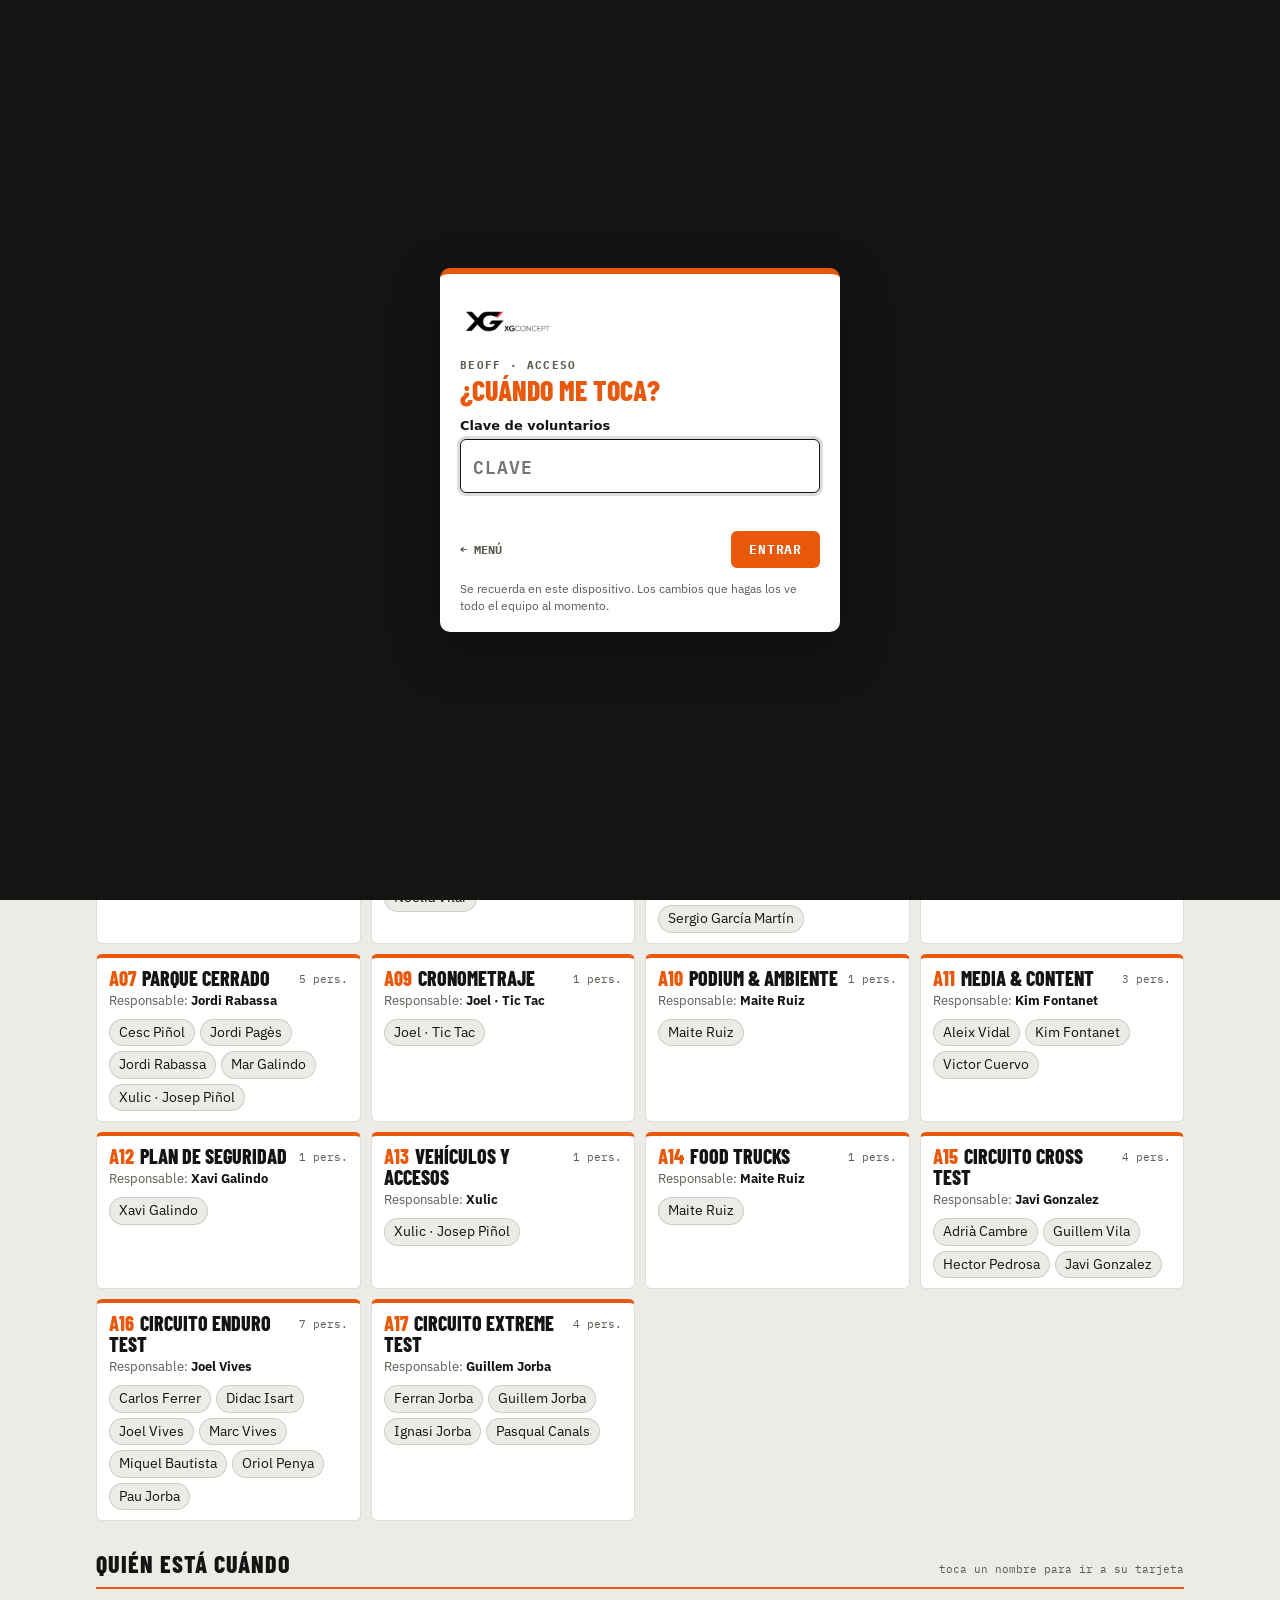
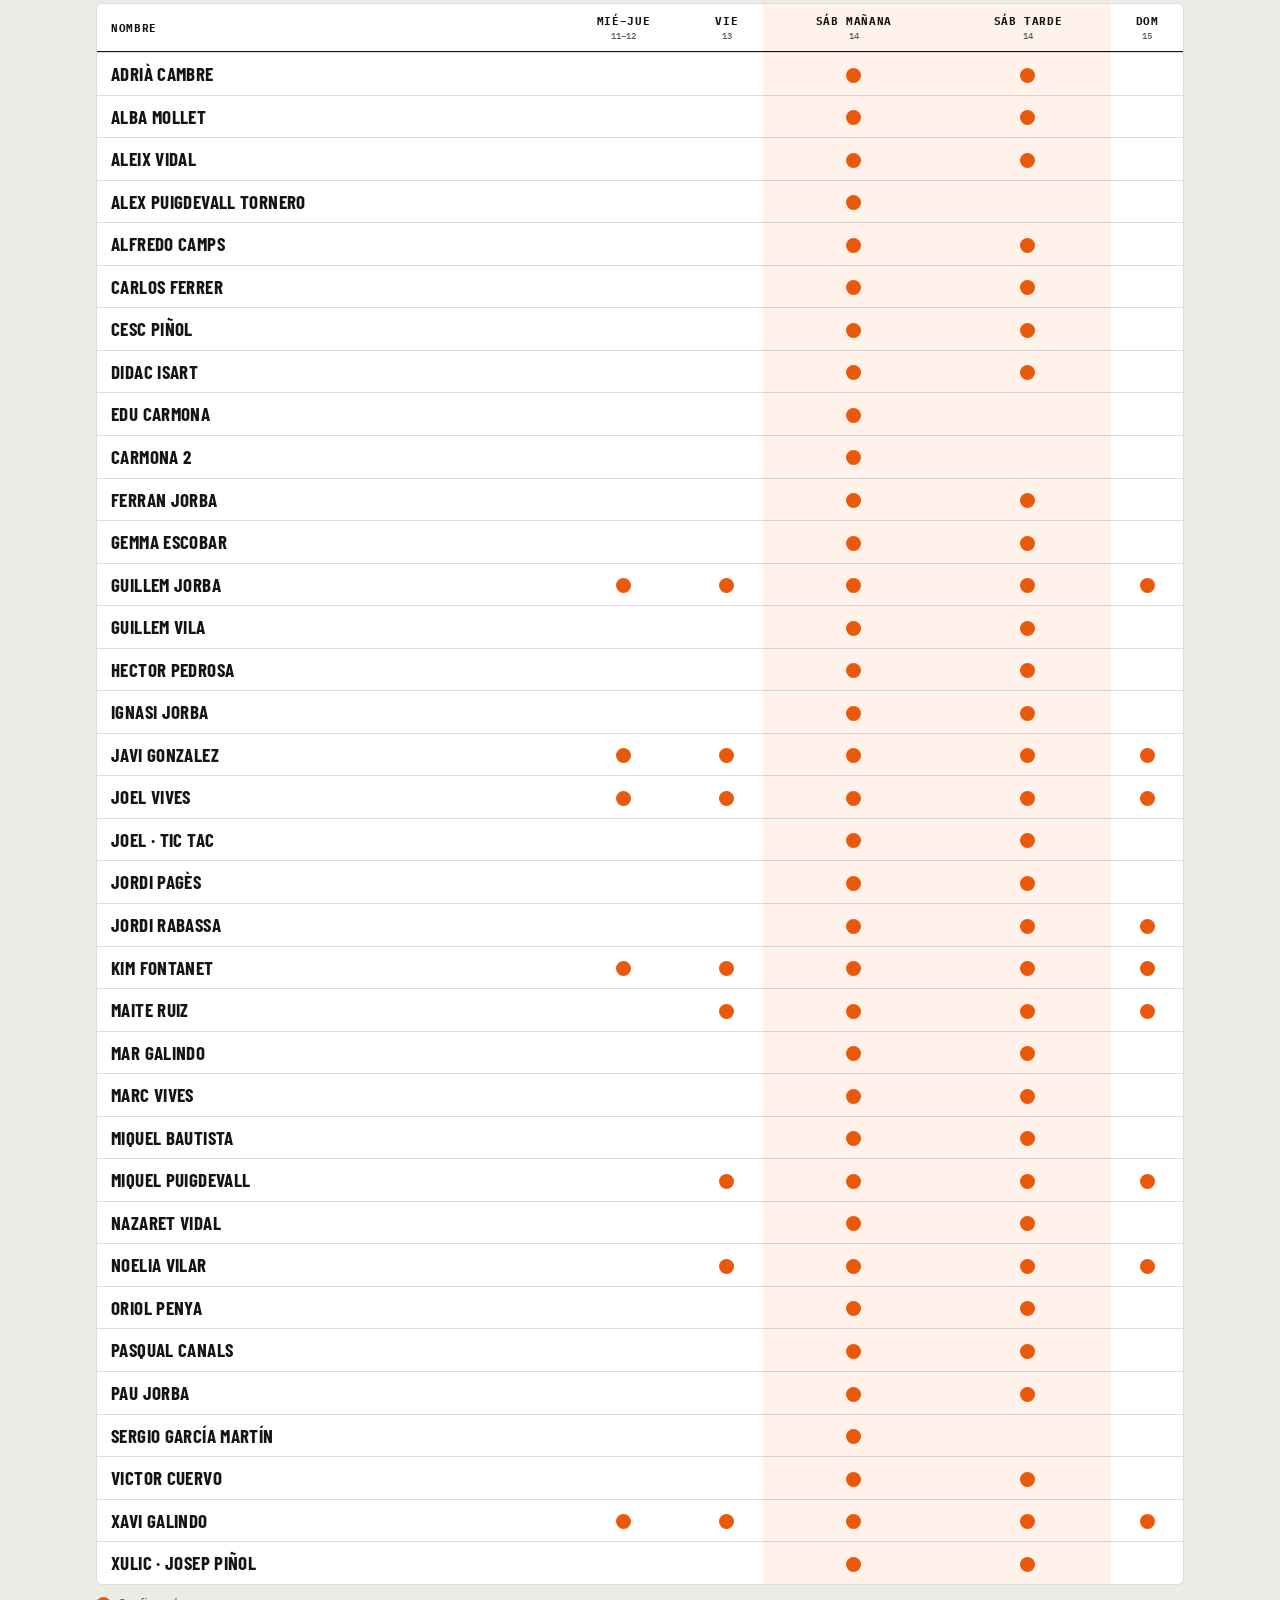
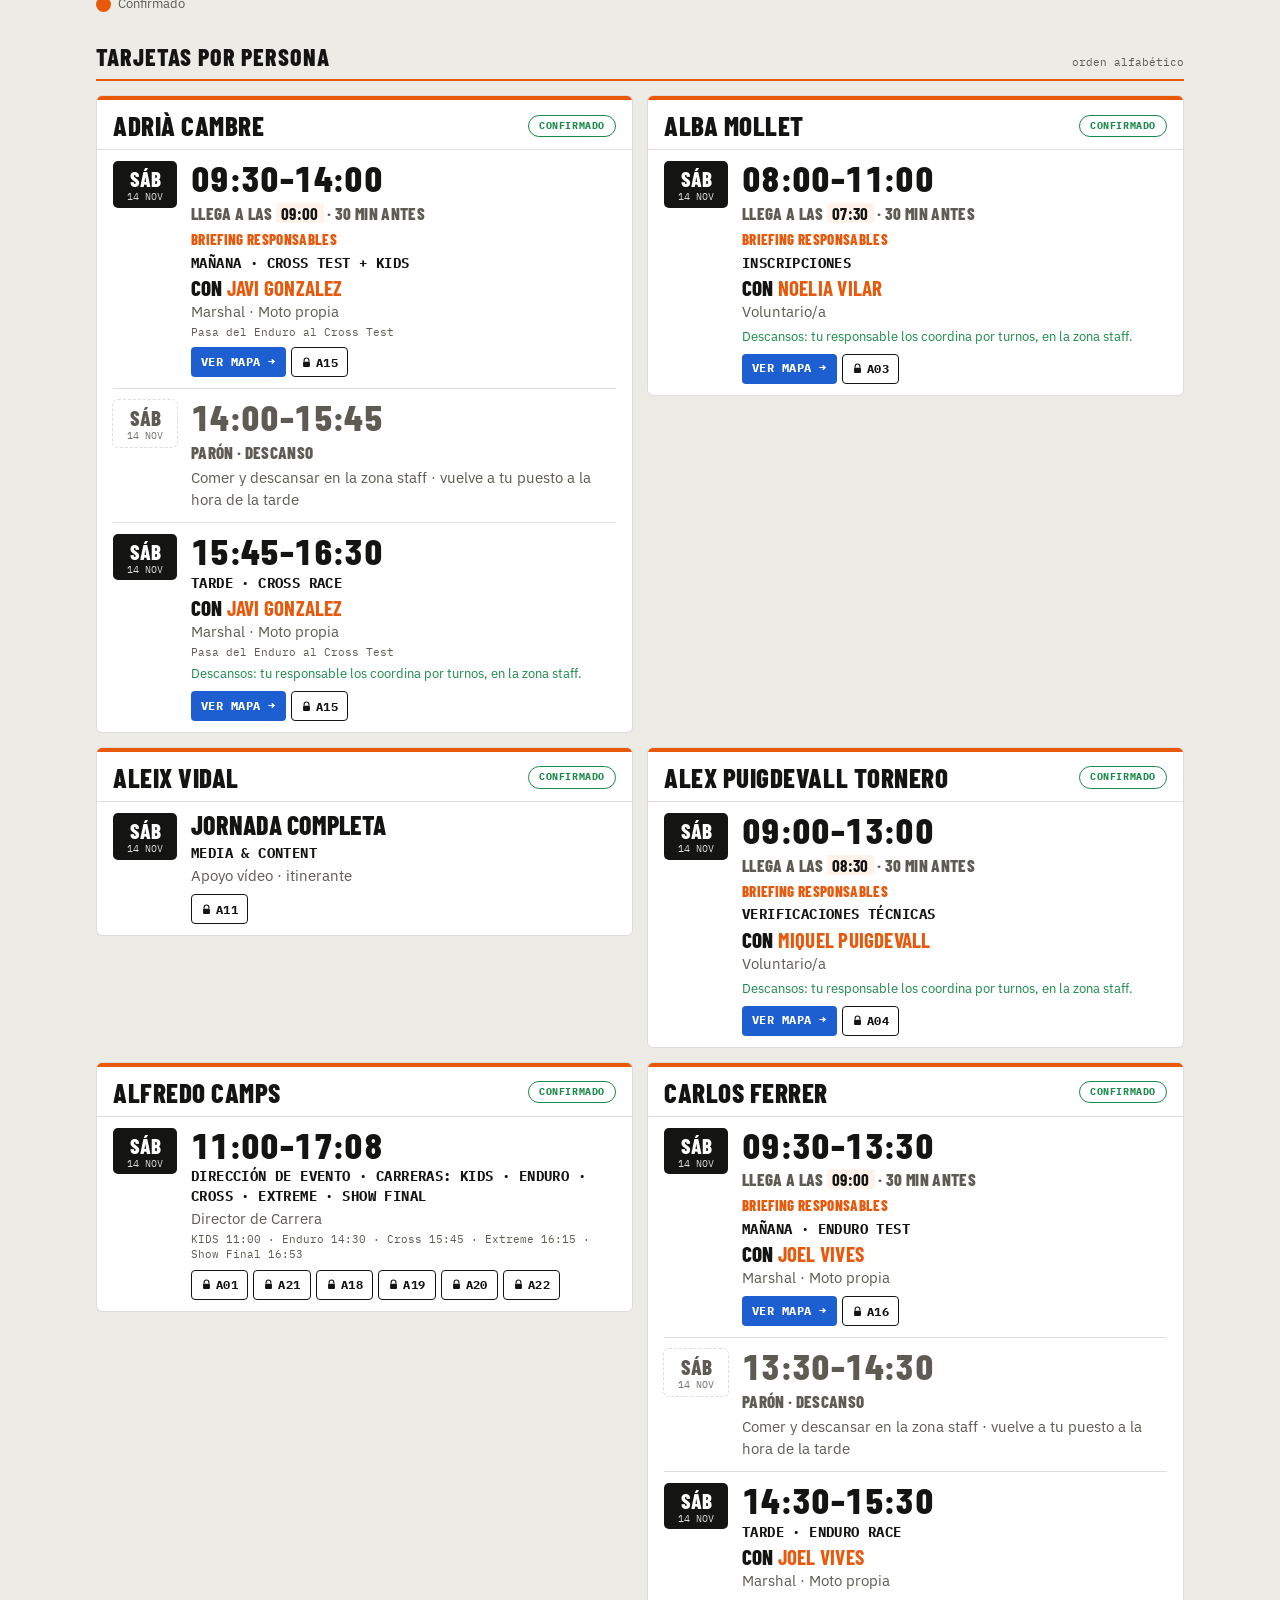
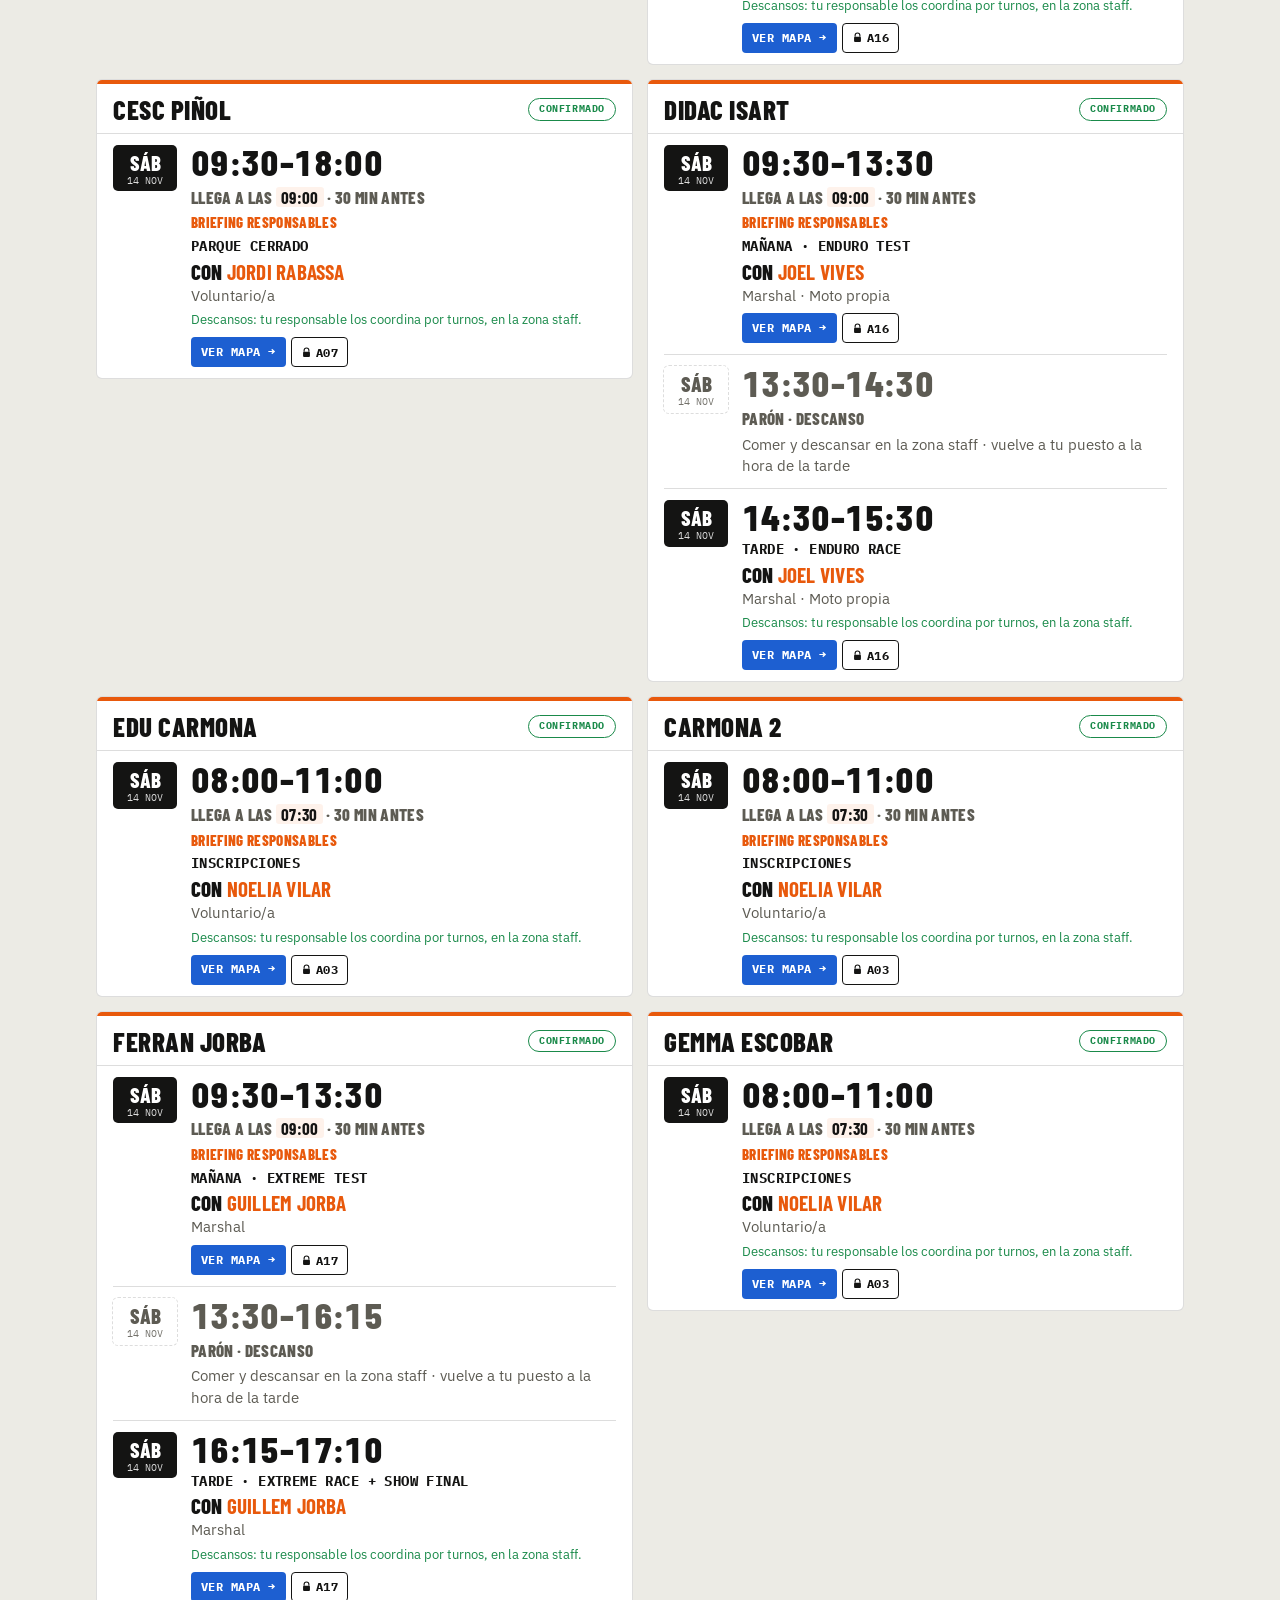
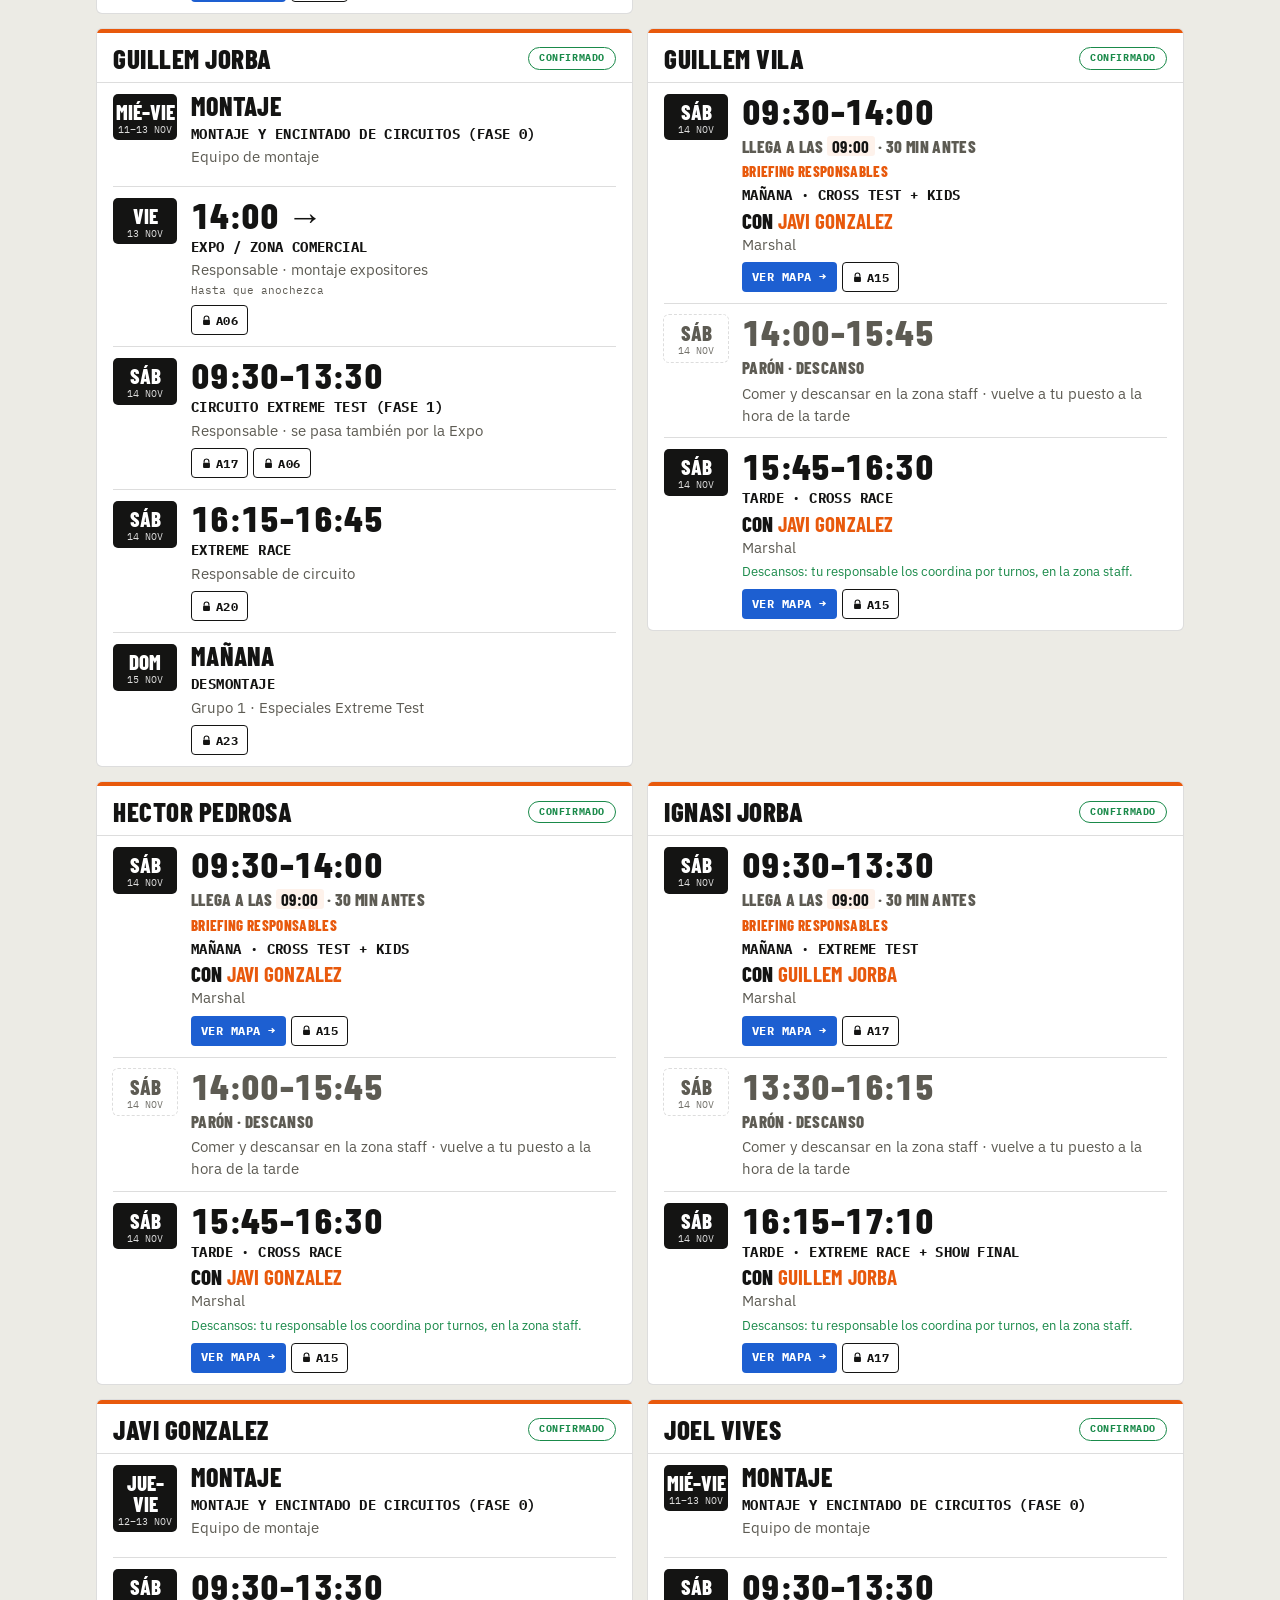
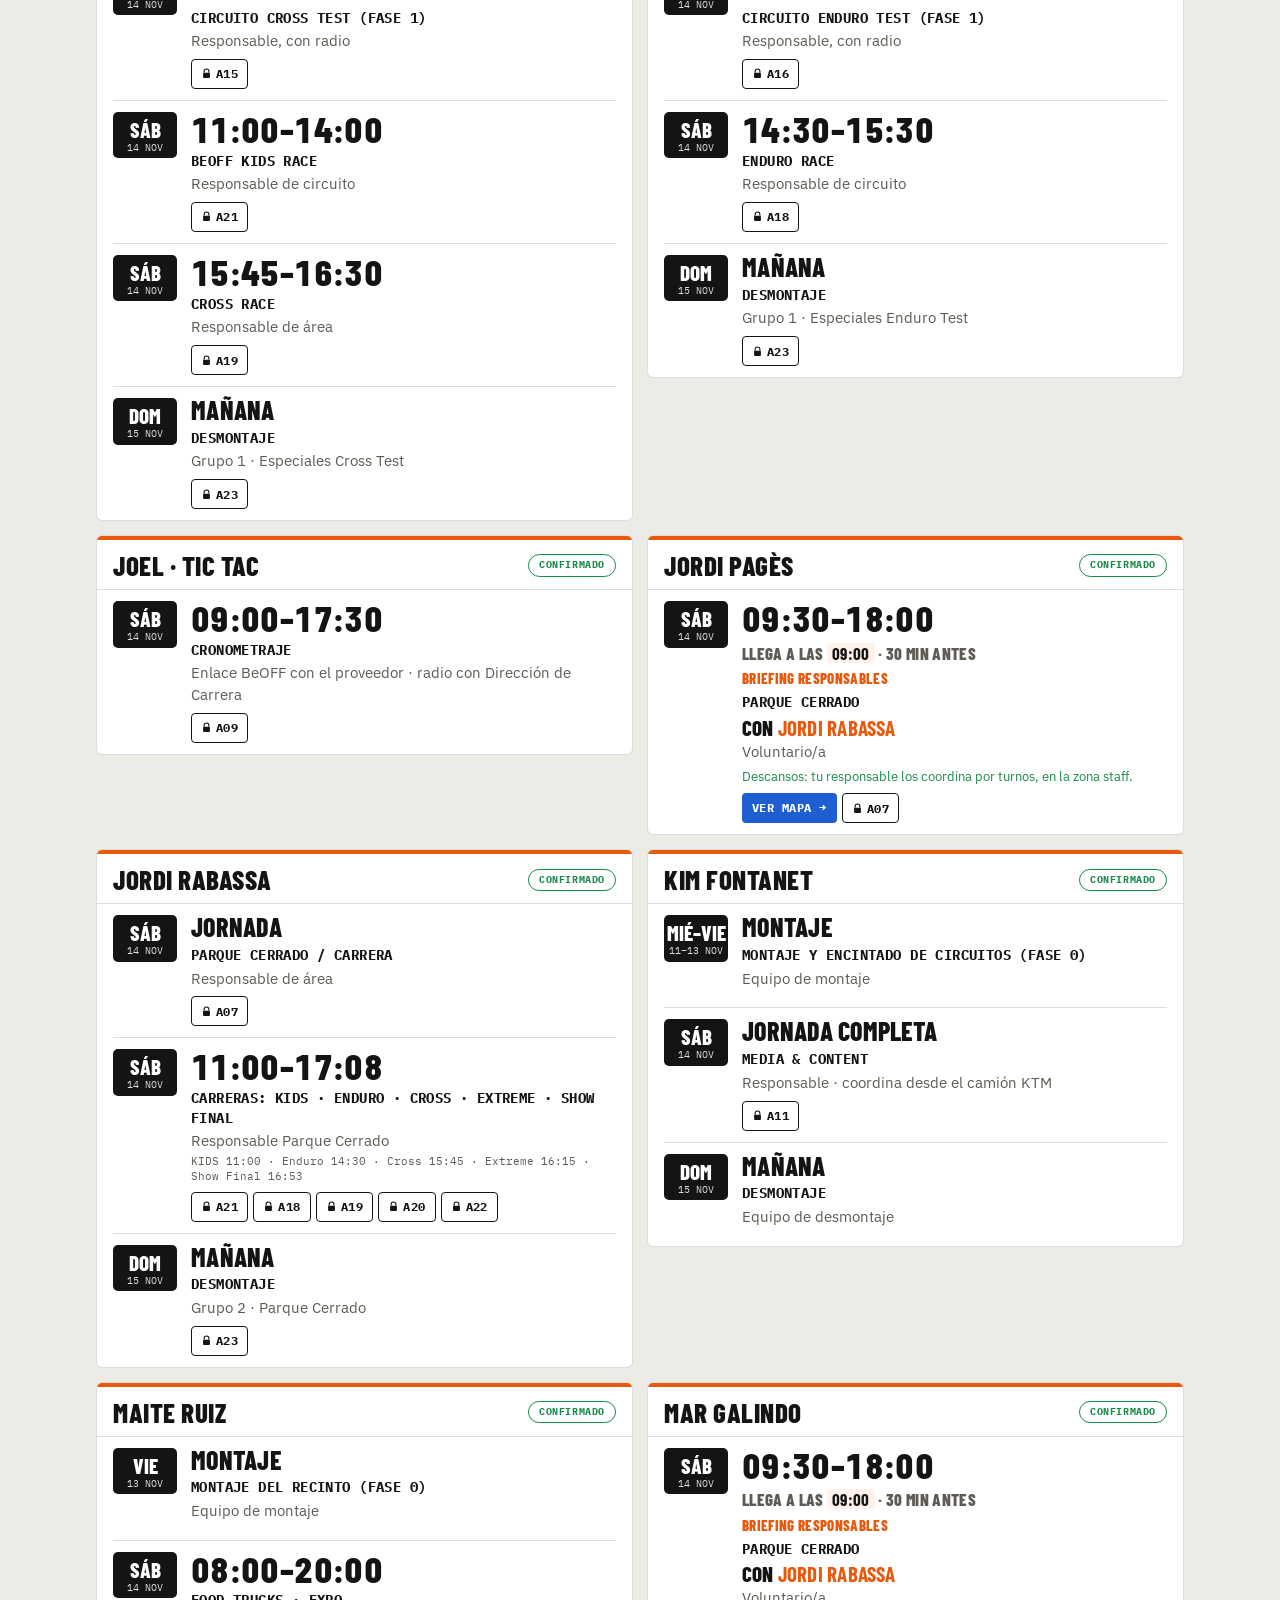
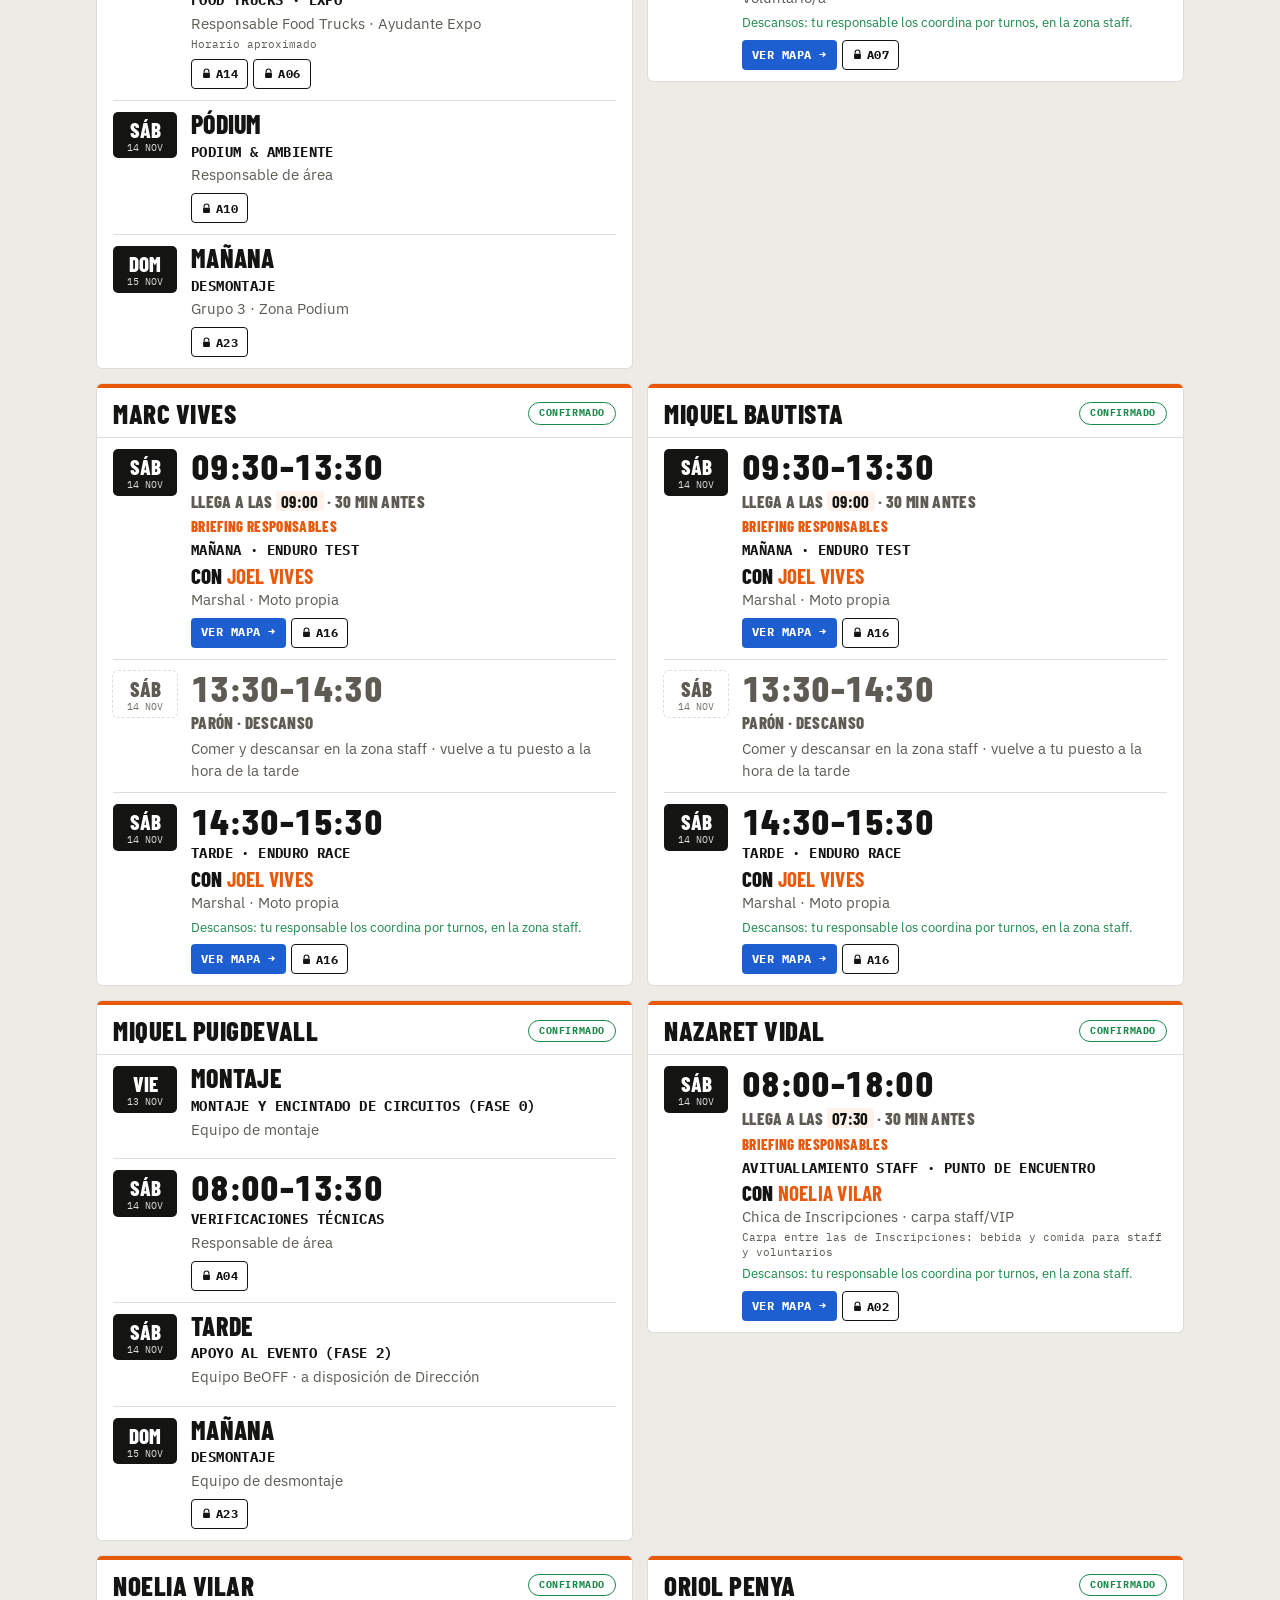
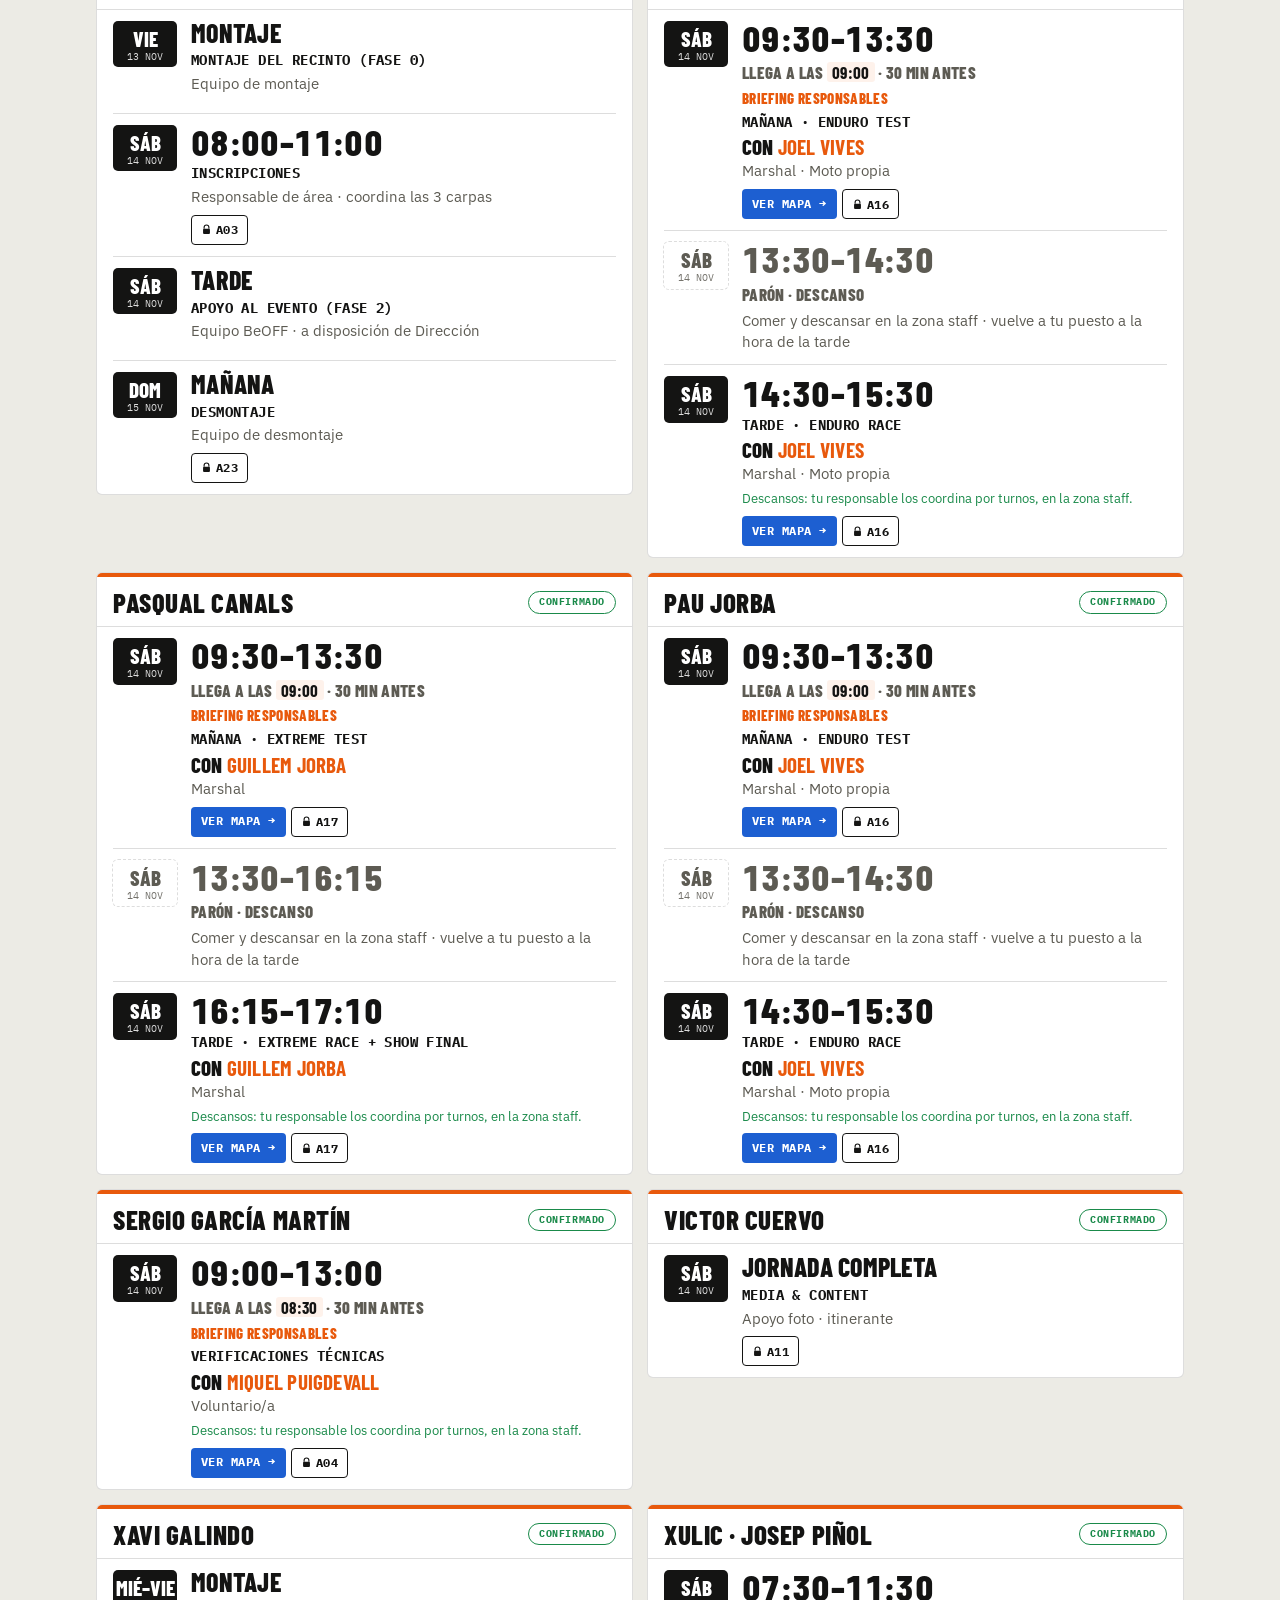
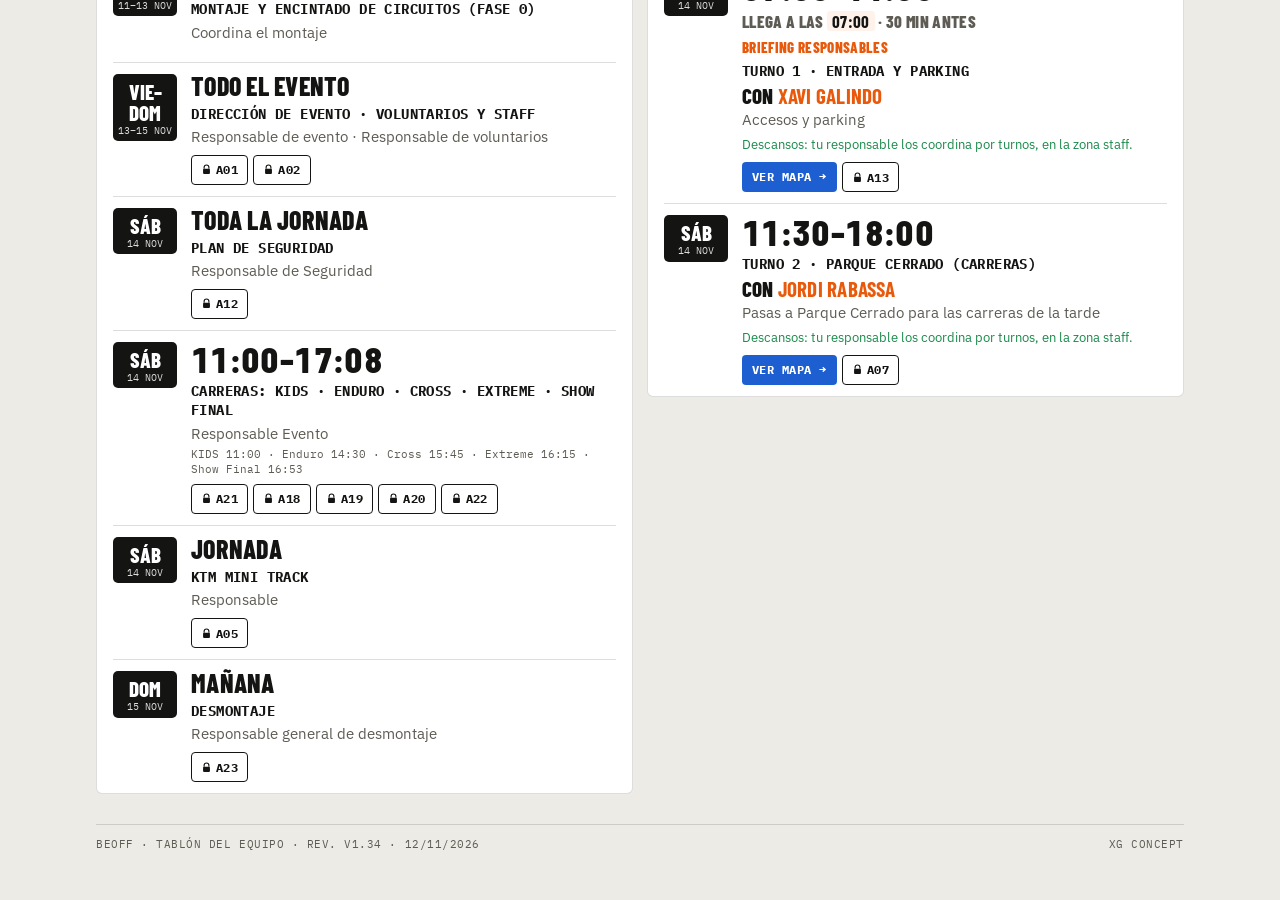
==== commit fec2d030: "v1.34 Mini Track tarde 15:00-16:00 Co-Authored-By: Claude Opus 5.5 <noreply@anthropic.com> Claude-Se" ====
--- a/cuando-me-toca/index.html
+++ b/cuando-me-toca/index.html
@@ -265,7 +265,7 @@
 <link rel="stylesheet" href="../assets/bo.css">
 <style>html,body{margin:0}.bar .menu{font:700 11px var(--fm);letter-spacing:.06em;text-transform:uppercase;color:var(--ink);text-decoration:none;border:1.3px solid var(--hair);border-radius:4px;padding:4px 8px;white-space:nowrap}.bar .menu:hover{border-color:var(--acc);color:var(--acc)} .live{font:500 10px var(--fm);color:var(--sub);letter-spacing:.04em;margin-left:6px}</style>
 </head><body>
-<div class="bar"><div class="in"><img src="[data-uri]" alt="XG Concept"><span class="sep"></span><span class="nm">BeOFF · <em>Tablón del equipo</em></span><a class="menu" href="../">← Menú</a><span class="rv"><span>Actualizado </span><b>v1.33</b> · 12/11/2026</span></div></div>
+<div class="bar"><div class="in"><img src="[data-uri]" alt="XG Concept"><span class="sep"></span><span class="nm">BeOFF · <em>Tablón del equipo</em></span><a class="menu" href="../">← Menú</a><span class="rv"><span>Actualizado </span><b>v1.34</b> · 12/11/2026</span></div></div>
 
 <main class="wrap">
  <div class="hero">
@@ -524,7 +524,7 @@
   <div id="ok" hidden><div class="list" id="lst"></div><p class="hint">Queda abierto solo mientras tengas esta página abierta. Al cerrarla o recargarla se vuelve a bloquear.</p><div class="row"><button type="button" id="cx2">Cerrar</button></div></div>
  </div></div>
 
- <div class="foot"><span>BeOFF · Tablón del equipo · rev. v1.33 · 12/11/2026</span><span>XG Concept</span></div>
+ <div class="foot"><span>BeOFF · Tablón del equipo · rev. v1.34 · 12/11/2026</span><span>XG Concept</span></div>
 </main>
 
 <script>
@@ -589,7 +589,7 @@
   try{Object.keys(localStorage).forEach(function(k){if(k.indexOf('beoff-k-')===0)localStorage.removeItem(k);});}catch(e){}
 })();
 (function(){
- var S={"items": [{"d": "vie", "c": "A10", "s": 600, "e": 1080, "hi": "10:00", "hf": "18:00", "t": "Montaje escenario, pantalla LED, sonido y backdrop", "who": "Resp. Podium + proveedor", "where": "Escenario principal", "det": "Prueba de sonido y pantalla antes de las 18:00", "k": "std", "n": ""}, {"d": "vie", "c": "A03", "s": 540, "e": 960, "hi": "09:00", "hf": "16:00", "t": "MONTAJE carpas, mesas y senaletica de inscripciones", "who": "Noelia", "where": "Kini Motor Park", "det": "Antes de la llegada de pilotos", "k": "std", "n": ""}, {"d": "vie", "c": "A06", "s": 540, "e": 960, "hi": "09:00", "hf": "16:00", "t": "MONTAJE ZONA EXPO: delimitar stands y senalizacion", "who": "Guillem", "where": "Paddock", "det": "Avisar a sponsors del horario de montaje y desmontaje por mail", "k": "std", "n": ""}, {"d": "vie", "c": "A14", "s": 720, "e": 1200, "hi": "12:00", "hf": "20:00", "t": "Montaje y apertura de FoodTrucks para staff", "who": "Maite", "where": "Paddock principal", "det": "", "k": "std", "n": ""}, {"d": "vie", "c": "A04", "s": 840, "e": 960, "hi": "14:00", "hf": "16:00", "t": "MONTAJE ESTRUCTURA GLOBAL Pre-Parque: carpa y senalizacion", "who": "Miquel", "where": "Acceso Parque Cerrado", "det": "Carpa y material base montados el dia antes", "k": "std", "n": ""}, {"d": "vie", "c": "A07", "s": 840, "e": 960, "hi": "14:00", "hf": "16:00", "t": "MONTAJE PARQUE CERRADO: vallas, carpa y senalizacion", "who": "Jordi Rabassa", "where": "Paddock A Pilotos", "det": "Montar estructura perimetral y zonas", "k": "std", "n": ""}, {"d": "vie", "c": "A09", "s": 840, "e": 1080, "hi": "14:00", "hf": "18:00", "t": "Montaje del sistema de crono: antenas de salida y meta en los 3 circuitos + carpa", "who": "Empresa crono", "where": "Meta y circuitos", "det": "Test de deteccion con moto de prueba", "k": "std", "n": ""}, {"d": "vie", "c": "A06", "s": 960, "e": 1200, "hi": "16:00", "hf": "20:00", "t": "RECEPCION SPONSORS y ubicacion de stands", "who": "Guillem", "where": "Paddock", "det": "Cada sponsor monta su stand; nosotros solo asignamos zona", "k": "std", "n": ""}, {"d": "vie", "c": "A07", "s": 960, "e": 1200, "hi": "16:00", "hf": "20:00", "t": "PREPARACION de entradas a circuitos y senaletica", "who": "Jordi Rabassa", "where": "Paddock A Pilotos", "det": "Marcar entradas y salidas de los circuitos", "k": "std", "n": ""}, {"d": "vie", "c": "A01", "s": 960, "e": 990, "hi": "16:00", "hf": "16:30", "t": "CONFIRMAR: carpas de inscripciones y verificaciones listas + senaletica", "who": "Xavi Galindo", "where": "Recinto", "det": "Confirmar con Noelia (Canal 3) y Miquel (Canal 2)", "k": "std", "n": ""}, {"d": "vie", "c": "A01", "s": 1020, "e": 1080, "hi": "17:00", "hf": "18:00", "t": "CONFIRMAR: circuitos marcados con estacas, cinta, escapatorias y carteles", "who": "Xavi Galindo", "where": "Circuitos", "det": "Ronda fisica por los 3 circuitos con los responsables", "k": "std", "n": ""}, {"d": "vie", "c": "A09", "s": 1080, "e": 1110, "hi": "18:00", "hf": "18:30", "t": "Carga del listado de inscritos: dorsal, nombre y categoria", "who": "Empresa crono + Inscripciones", "where": "Carpa crono", "det": "El listado definitivo lo entrega la organizacion", "k": "std", "n": ""}, {"d": "vie", "c": "A10", "s": 1080, "e": 1140, "hi": "18:00", "hf": "19:00", "t": "Carga de contenidos: loop de patrocinadores y videos BeOFF", "who": "Media", "where": "Escenario principal", "det": "Playlist de musica lista", "k": "std", "n": ""}, {"d": "vie", "c": "A02", "s": 1110, "e": 1140, "hi": "18:30", "hf": "19:00", "t": "Walkies cargados y repartidos por areas + cargadores en base", "who": "Xavi Galindo", "where": "Almacen", "det": "35 walkies, 8 canales", "k": "std", "n": ""}, {"d": "vie", "c": "A02", "s": 1140, "e": 1200, "hi": "19:00", "hf": "20:00", "t": "BRIEFING staff y voluntarios del sabado", "who": "Xavi Galindo", "where": "Zona briefing", "det": "Repasar horario y canales", "k": "std", "n": ""}, {"d": "sab", "c": "A13", "s": 450, "e": 1080, "hi": "07:30", "hf": "18:00", "t": "Control de accesos y parking: Paddock A pilotos, Paddock B staff y expositores, parking publico", "who": "Xavi Galindo", "where": "Accesos y parkings", "det": "1 vehiculo por piloto con pase del Welcome Pack. Pegatina de staff en vehiculos. Zona de emergencias de acceso libre para medicos", "k": "std", "n": "Abre a las 07:30 (30 min antes de Inscripciones). Equipo a las 07:00 para el briefing."}, {"d": "vie", "c": "A13", "s": 540, "e": 1200, "hi": "09:00", "hf": "20:00", "t": "Senalizacion de accesos, parkings y sentidos unicos", "who": "Xavi Galindo", "where": "Accesos y parkings", "det": "Conos, vallas y carteles de 10 km/h", "k": "std", "n": ""}, {"d": "sab", "c": "A01", "s": 420, "e": 450, "hi": "07:00", "hf": "07:30", "t": "Ronda de apertura: accesos, parking, senaletica y generadores", "who": "Xavi Galindo", "where": "Recinto", "det": "Confirmar con Seguridad, Canal 1", "k": "std", "n": ""}, {"d": "sab", "c": "A06", "s": 420, "e": 510, "hi": "07:00", "hf": "08:30", "t": "ACCESO VEHICULOS SPONSORS - ultima hora", "who": "Guillem", "where": "Paddock", "det": "Margen para entrar coches y dejar todo listo antes de las 08:30", "k": "std", "n": ""}, {"d": "sab", "c": "A01", "s": 450, "e": 465, "hi": "07:30", "hf": "07:45", "t": "RADIO CHECK de todos los canales (1-8)", "who": "Xavi Galindo", "where": "Carpa direccion", "det": "Nadie sin walkie operativo", "k": "std", "n": ""}, {"d": "sab", "c": "A04", "s": 450, "e": 480, "hi": "07:30", "hf": "08:00", "t": "MONTAJE FINAL: responsables, mesas y checklist", "who": "Miquel", "where": "Acceso Parque Cerrado", "det": "Apertura de las 2 carpas. Una sola verificacion por piloto", "k": "std", "n": ""}, {"d": "sab", "c": "A09", "s": 450, "e": 510, "hi": "07:30", "hf": "08:30", "t": "Test final del sistema, sincronizacion de relojes y prueba de pantalla", "who": "Empresa crono", "where": "Carpa crono", "det": "Antes de abrir circuitos", "k": "std", "n": ""}, {"d": "sab", "c": "A11", "s": 450, "e": 540, "hi": "07:30", "hf": "09:00", "t": "Setup de posiciones en circuito", "who": "Kim Fontanet", "where": "Circuitos", "det": "Antes del OPEN TRACK", "k": "std", "n": ""}, {"d": "sab", "c": "A03", "s": 480, "e": 660, "hi": "08:00", "hf": "11:00", "t": "INSCRIPCIONES + Welcome Pack", "who": "Noelia", "where": "Kini Motor Park", "det": "Verificar DNI y licencia de los PRO que la tramitaron aparte", "k": "std", "n": ""}, {"d": "sab", "c": "A04", "s": 480, "e": 720, "hi": "08:00", "hf": "12:00", "t": "VERIFICACIONES TECNICAS - libre, sin cita", "who": "Miquel", "where": "Acceso Parque Cerrado", "det": "Entrada al Pre-Parque. Una sola verificacion por piloto", "k": "std", "n": ""}, {"d": "sab", "c": "A10", "s": 480, "e": 540, "hi": "08:00", "hf": "09:00", "t": "Musica ambiente + speaker: bienvenida y agenda del dia", "who": "Speaker", "where": "Escenario principal", "det": "Tono festival desde primera hora", "k": "std", "n": ""}, {"d": "sab", "c": "A05", "s": 510, "e": 540, "hi": "08:30", "hf": "09:00", "t": "Apertura de zona y comprobacion de seguridad", "who": "Resp. Mini Track", "where": "Zona Mini Track", "det": "Pre-apertura al publico", "k": "std", "n": ""}, {"d": "sab", "c": "A06", "s": 510, "e": 1080, "hi": "08:30", "hf": "18:00", "t": "EXPO ABIERTA - control de la zona comercial", "who": "Guillem", "where": "Paddock", "det": "1 persona delimitando zonas + supervision", "k": "std", "n": ""}, {"d": "sab", "c": "A14", "s": 510, "e": 1080, "hi": "08:30", "hf": "18:00", "t": "Apertura FoodTrucks + musica ambiente", "who": "Maite", "where": "Paddock principal", "det": "Playlist o DJ", "k": "std", "n": ""}, {"d": "sab", "c": "A12", "s": 525, "e": 540, "hi": "08:45", "hf": "09:00", "t": "MEDICO OPERATIVO: ambulancias y centro medico listos", "who": "Jefe Medico", "where": "Base paddock", "det": "SIN MEDICO NO SE ABRE PISTA", "k": "std", "n": ""}, {"d": "sab", "c": "A07", "s": 570, "e": 810, "hi": "09:30", "hf": "13:30", "t": "OPEN TRACK FASE 1: Cross, Enduro y Extreme Test simultaneos", "who": "Jordi Rabassa", "where": "Parque Cerrado", "det": "Formato libre, salidas cada 15 segundos. 3 calles de espera + marshall de seleccion", "k": "phase", "n": "Hora según el programa publicado en la web (Fase 1: 09:30–13:30)."}, {"d": "sab", "c": "A15", "s": 570, "e": 810, "hi": "09:30", "hf": "13:30", "t": "Cronos ACTIVOS Cross Test - Fase 1", "who": "Javi Gonzalez", "where": "Cross Test", "det": "Top 10 Scratch a la CROSS RACE de la tarde", "k": "phase", "n": "Hora según el programa publicado en la web (Fase 1: 09:30–13:30)."}, {"d": "sab", "c": "A16", "s": 570, "e": 810, "hi": "09:30", "hf": "13:30", "t": "Enduro Test ABIERTO - LIGHT y HARD", "who": "Joel Vives", "where": "Enduro Test", "det": "Reconocimiento de circuito. Todas las categorias incluida FUN", "k": "phase", "n": "Hora según el programa publicado en la web (Fase 1: 09:30–13:30)."}, {"d": "sab", "c": "A17", "s": 570, "e": 810, "hi": "09:30", "hf": "13:30", "t": "Cronos ACTIVOS Extreme Test - Fase 1", "who": "Guillem Jorba", "where": "Extreme Test", "det": "Top 10 Scratch a la EXTREME RACE de la tarde", "k": "phase", "n": "Hora según el programa publicado en la web (Fase 1: 09:30–13:30)."}, {"d": "sab", "c": "A10", "s": 570, "e": 810, "hi": "09:30", "hf": "13:30", "t": "PANTALLA: tiempos en directo Fase 1 + publicidad en rotacion", "who": "Media + Crono", "where": "Escenario principal", "det": "Alternar cronos, patrocinadores e imagenes del evento", "k": "std", "n": "Hora según el programa publicado en la web (Fase 1: 09:30–13:30)."}, {"d": "sab", "c": "A11", "s": 570, "e": 810, "hi": "09:30", "hf": "13:30", "t": "Cobertura Fase 1 OPEN TRACK", "who": "Kim Fontanet", "where": "Circuitos", "det": "Cross, Enduro y Extreme", "k": "std", "n": "Hora según el programa publicado en la web (Fase 1: 09:30–13:30)."}, {"d": "sab", "c": "A01", "s": 630, "e": 660, "hi": "10:30", "hf": "11:00", "t": "Ronda por Expo, FoodTrucks, Mini Track y paddock", "who": "Xavi Galindo", "where": "Recinto", "det": "Confirmar velocidad 10 km/h y gestion de residuos", "k": "std", "n": ""}, {"d": "sab", "c": "A21", "s": 660, "e": 750, "hi": "11:00", "hf": "12:30", "t": "VERIFICACIONES KIDS - franja exclusiva", "who": "Eq. Verificaciones", "where": "Carpa verificaciones", "det": "Autorizacion del tutor firmada in situ (incluye cesion de imagen), DNI del menor y del adulto, licencia en vigor, moto y equipacion", "k": "std", "n": ""}, {"d": "sab", "c": "A09", "s": 780, "e": 785, "hi": "13:00", "hf": "13:05", "t": "Aviso de 30 minutos para el cierre de cronos", "who": "Empresa crono + Speaker", "where": "Carpa crono", "det": "Art. 10", "k": "std", "n": ""}, {"d": "sab", "c": "A21", "s": 790, "e": 800, "hi": "13:10", "hf": "13:20", "t": "BRIEFING OBLIGATORIO KIDS: piloto y adulto responsable", "who": "Dir. Carrera", "where": "Preparque KIDS", "det": "Recorrido y posibles recortes, banderas, mecanica del Hot Seat y zonas restringidas. Pasar lista", "k": "std", "n": "Hora corregida según el Resumen Operativo: la agenda de la app va 15–20 min desfasada. Pendiente de confirmar por Xavi."}, {"d": "sab", "c": "A09", "s": 810, "e": 840, "hi": "13:30", "hf": "14:00", "t": "CIERRE DE CRONOS + calculo de clasificaciones y Top 10 Scratch", "who": "Empresa crono", "where": "Carpa crono", "det": "Ninguna vuelta mas iniciada. Entregar a Parque Cerrado y Media", "k": "std", "n": ""}, {"d": "sab", "c": "A21", "s": 800, "e": 810, "hi": "13:20", "hf": "13:30", "t": "DESPEJE DEL CROSS TEST tras el cierre de cronos adultos", "who": "Eq. Circuito", "where": "Cross Test", "det": "Moto escoba y marshalls confirman pista limpia. El Enduro Test sigue evacuando", "k": "std", "n": "Hora corregida según el Resumen Operativo: la agenda de la app va 15–20 min desfasada. Pendiente de confirmar por Xavi."}, {"d": "sab", "c": "A11", "s": 810, "e": 840, "hi": "13:30", "hf": "14:00", "t": "Cobertura de llegadas y resultados matinales", "who": "Kim Fontanet", "where": "Meta + Paddock", "det": "", "k": "std", "n": ""}, {"d": "sab", "c": "A21", "s": 780, "e": 800, "hi": "13:00", "hf": "13:20", "t": "FORMACION EN PREPARQUE KIDS: 25 motos + 25 adultos", "who": "Eq. Preparque KIDS", "where": "Preparque KIDS", "det": "Control visual de casco, peto y gafas roll-off", "k": "std", "n": "Hora corregida según el Resumen Operativo: la agenda de la app va 15–20 min desfasada. Pendiente de confirmar por Xavi."}, {"d": "sab", "c": "A21", "s": 810, "e": 820, "hi": "13:30", "hf": "13:40", "t": "ENTRENOS LIBRES CRONOMETRADOS KIDS", "who": "Marshall salida + Crono", "where": "Cross Test", "det": "Acceso individual, salidas cada 15 segundos. Crono informativo: fija el orden de la carrera", "k": "std", "n": "Hora corregida según el Resumen Operativo: la agenda de la app va 15–20 min desfasada. Pendiente de confirmar por Xavi."}, {"d": "sab", "c": "A07", "s": 840, "e": 860, "hi": "14:00", "hf": "14:20", "t": "APERTURA PARQUE CERRADO Competiciones", "who": "Jordi Rabassa", "where": "Parque Cerrado", "det": "Cajon A Scratch Top 10 en plazas numeradas 1-10; cajones B-J por decenas", "k": "std", "n": ""}, {"d": "sab", "c": "A09", "s": 840, "e": 845, "hi": "14:00", "hf": "14:05", "t": "PUBLICACION oficial de clasificaciones", "who": "Empresa crono + Media", "where": "Carpa crono", "det": "App oficial + panel del paddock. Art. 10", "k": "std", "n": ""}, {"d": "sab", "c": "A10", "s": 840, "e": 850, "hi": "14:00", "hf": "14:10", "t": "Speaker: lectura del Top 10 por circuito + aviso de cierre de parque a las 14:20", "who": "Speaker + Crono", "where": "Escenario principal", "det": "Momento de tension: hacerlo show", "k": "std", "n": ""}, {"d": "sab", "c": "A21", "s": 820, "e": 825, "hi": "13:40", "hf": "13:45", "t": "Retirada de pista, orden inverso y presentacion de los 25 pilotos", "who": "Eq. Circuito + Speaker", "where": "Cross Test", "det": "Ventana critica: solo 7 min para procesar tiempos", "k": "std", "n": "Hora corregida según el Resumen Operativo: la agenda de la app va 15–20 min desfasada. Pendiente de confirmar por Xavi."}, {"d": "sab", "c": "A21", "s": 825, "e": 837, "hi": "13:45", "hf": "13:57", "t": "BeOFF KIDS CROSS RACE + HOT SEAT", "who": "Marshall salida", "where": "Cross Test", "det": "El mas lento primero, salidas cada 20 segundos. Ultimo piloto sale a las 14:10", "k": "race", "n": "Hora corregida según el Resumen Operativo: la agenda de la app va 15–20 min desfasada. Pendiente de confirmar por Xavi."}, {"d": "sab", "c": "A07", "s": 860, "e": 865, "hi": "14:20", "hf": "14:25", "t": "CIERRE PARQUE CERRADO - rezagados a cajon reserva", "who": "Jordi Rabassa", "where": "Parque Cerrado", "det": "La posicion vacia NO se reasigna. Regla crucial Art. 7.3", "k": "std", "n": ""}, {"d": "sab", "c": "A08", "s": 865, "e": 870, "hi": "14:25", "hf": "14:30", "t": "BRIEFING COMPETICIONES en parrilla", "who": "Xavi Galindo", "where": "Parrilla", "det": "Salidas cada 15 seg, puntualidad obligatoria, orden inverso, Final Show obligatorio, protestas y decalogo", "k": "std", "n": ""}, {"d": "sab", "c": "A18", "s": 870, "e": 930, "hi": "14:30", "hf": "15:30", "t": "ENDURO RACE + HOT SEAT", "who": "Joel Vives", "where": "Enduro Test", "det": "Pasada unica cronometrada, salidas cada 15 seg, orden INVERSO (el mas lento primero)", "k": "race", "n": ""}, {"d": "sab", "c": "A11", "s": 870, "e": 930, "hi": "14:30", "hf": "15:30", "t": "Cobertura ENDURO RACE", "who": "Kim Fontanet", "where": "Circuito Enduro", "det": "", "k": "std", "n": ""}, {"d": "sab", "c": "A18", "s": 930, "e": 960, "hi": "15:30", "hf": "16:00", "t": "Resultados provisionales Enduro Race - plazo de protestas", "who": "Empresa crono + Dir. Carrera", "where": "Carpa crono", "det": "30 min. Por escrito + fianza 50 EUR, resuelve el Director de Carrera en 1h. Art. 13", "k": "std", "n": ""}, {"d": "sab", "c": "A19", "s": 915, "e": 940, "hi": "15:15", "hf": "15:40", "t": "Revision de cajones y control de rezagados CROSS RACE", "who": "Eq. Parque Cerrado", "where": "Parque Cerrado", "det": "El cajon puede cambiar respecto a la carrera anterior: el ranking es distinto", "k": "std", "n": ""}, {"d": "sab", "c": "A19", "s": 945, "e": 990, "hi": "15:45", "hf": "16:30", "t": "CROSS RACE + HOT SEAT", "who": "Javi Gonzalez", "where": "Cross Test", "det": "Pasada unica cronometrada, salidas cada 15 seg, orden INVERSO segun el Cross Test", "k": "race", "n": ""}, {"d": "sab", "c": "A11", "s": 945, "e": 990, "hi": "15:45", "hf": "16:30", "t": "Cobertura CROSS RACE", "who": "Kim Fontanet", "where": "Cross Test", "det": "Posicion fija de espectaculo", "k": "std", "n": ""}, {"d": "sab", "c": "A20", "s": 960, "e": 965, "hi": "16:00", "hf": "16:05", "t": "Revision de cajones y control de rezagados EXTREME RACE", "who": "Eq. Parque Cerrado", "where": "Parque Cerrado", "det": "Cajon segun ranking del Extreme Test matinal", "k": "std", "n": "Hora corregida según el dossier de Extreme Race (21/09): la app aún tiene el horario antiguo."}, {"d": "sab", "c": "A20", "s": 975, "e": 1005, "hi": "16:15", "hf": "16:45", "t": "EXTREME RACE + HOT SEAT", "who": "Guillem Jorba", "where": "Extreme Test", "det": "Pasada unica cronometrada, salidas cada 15 seg, orden INVERSO segun el Extreme Test", "k": "race", "n": "Hora corregida según el dossier de Extreme Race (21/09): la app aún tiene el horario antiguo."}, {"d": "sab", "c": "A11", "s": 975, "e": 1005, "hi": "16:15", "hf": "16:45", "t": "Cobertura EXTREME RACE", "who": "Kim Fontanet", "where": "Extreme Test", "det": "", "k": "std", "n": "Hora corregida según el dossier de Extreme Race (21/09): la app aún tiene el horario antiguo."}, {"d": "sab", "c": "A22", "s": 1005, "e": 1013, "hi": "16:45", "hf": "16:53", "t": "Calculo del TOP 12, llamada por megafonia y composicion de mangas", "who": "Empresa crono + Speaker", "where": "Preparque show", "det": "Semi 1 impares (P1-P3-P5-P7-P9-P11), Semi 2 pares. Briefing relampago de 1 minuto", "k": "std", "n": "Hora corregida según el dossier del Show Final (21/09): la app aún tiene el horario antiguo."}, {"d": "sab", "c": "A22", "s": 1013, "e": 1028, "hi": "16:53", "hf": "17:08", "t": "FINAL SHOW: 2 semifinales de 6 + gran final de 6", "who": "Guillem Jorba", "where": "Extreme Test / pista show", "det": "Mangas de 4-6 min con 6 pilotos en pista. Bonus -3/-2/-1 pts al BeOFF GOAT", "k": "show", "n": "Hora corregida según el dossier del Show Final (21/09): la app aún tiene el horario antiguo."}, {"d": "sab", "c": "A09", "s": 1013, "e": 1028, "hi": "16:53", "hf": "17:08", "t": "Registro del podio del show y recalculo del BeOFF GOAT", "who": "Empresa crono", "where": "Carpa crono", "det": "Bonus -3/-2/-1 al Top 3. Desempates: Extreme \\> Cross \\> Enduro", "k": "std", "n": "Hora corregida según el dossier del Show Final (21/09): la app aún tiene el horario antiguo."}, {"d": "sab", "c": "A10", "s": 1050, "e": 1080, "hi": "17:30", "hf": "18:00", "t": "CEREMONIA DE PODIO", "who": "Speaker + Resp. Podium", "where": "Escenario principal", "det": "Orden Art. 11.3: E50, E40, E30, Elite, Junior, Feminas, KIDS (los 25) y BeOFF GOAT con coronacion King of Dirt", "k": "std", "n": "Hora del pódium a confirmar: 17:30 según Reglamento y app, 17:08 según el dossier del Show Final."}, {"d": "sab", "c": "A21", "s": 1050, "e": 1065, "hi": "17:30", "hf": "17:45", "t": "PODIO KIDS: los 25 suben del ultimo al primero", "who": "Eq. Podium", "where": "Escenario principal", "det": "Todos reciben la misma medalla de podio", "k": "std", "n": "Hora del pódium a confirmar: 17:30 según Reglamento y app, 17:08 según el dossier del Show Final."}, {"d": "sab", "c": "A11", "s": 1050, "e": 1080, "hi": "17:30", "hf": "18:00", "t": "Cobertura PODIUM", "who": "Kim Fontanet", "where": "Zona podium", "det": "IMPRESCINDIBLE", "k": "std", "n": ""}, {"d": "sab", "c": "A07", "s": 1065, "e": 1080, "hi": "17:45", "hf": "18:00", "t": "FIN DEL REGIMEN DE PARQUE CERRADO - apertura para retirar motos", "who": "Jordi Rabassa + Dir. Carrera", "where": "Parque Cerrado", "det": "Plazo de protestas: 30 min desde la publicacion. Fianza 50 EUR", "k": "std", "n": ""}, {"d": "sab", "c": "A14", "s": 1080, "e": 1380, "hi": "18:00", "hf": "23:00", "t": "FIESTA DE CIERRE en zona FoodTrucks", "who": "Maite", "where": "Paddock principal", "det": "Enlaza con el fin del podio", "k": "std", "n": ""}, {"d": "sab", "c": "A11", "s": 1110, "e": 1200, "hi": "18:30", "hf": "20:00", "t": "Edicion rapida y publicacion en RRSS", "who": "Kim Fontanet", "where": "Base media", "det": "Stories + highlights del dia", "k": "std", "n": ""}, {"d": "sab", "c": "A01", "s": 1140, "e": 1155, "hi": "19:00", "hf": "19:15", "t": "Debrief rapido con jefes de area y agradecimiento a voluntarios", "who": "Xavi Galindo", "where": "Carpa direccion", "det": "10 minutos", "k": "std", "n": ""}, {"d": "dom", "c": "A23", "s": 480, "e": 495, "hi": "08:00", "hf": "08:15", "t": "LLEGADA y reparto de zonas del equipo de desmontaje", "who": "Xavi Galindo", "where": "Almacen", "det": "20 personas. Punto de encuentro: almacen", "k": "std", "n": ""}, {"d": "dom", "c": "A23", "s": 495, "e": 660, "hi": "08:15", "hf": "11:00", "t": "Retirada de estacas, conos y cinta del Circuito CROSS", "who": "Javi Gonzalez", "where": "Cross Test", "det": "4 personas + furgoneta. Empezar por las zonas mas alejadas", "k": "std", "n": ""}, {"d": "dom", "c": "A23", "s": 495, "e": 660, "hi": "08:15", "hf": "11:00", "t": "Retirada de estacas, conos y cinta del Circuito ENDURO", "who": "Joel Vives", "where": "Enduro Test", "det": "6 personas + 4x4 y furgoneta. Empezar por las zonas mas alejadas", "k": "std", "n": ""}, {"d": "dom", "c": "A23", "s": 495, "e": 660, "hi": "08:15", "hf": "11:00", "t": "Retirada de estacas, conos y cinta del Circuito HARD/EXTREME", "who": "Guillem Jorba", "where": "Extreme Test", "det": "4 personas + furgoneta. Empezar por las zonas mas alejadas", "k": "std", "n": ""}, {"d": "dom", "c": "A24", "s": 540, "e": 570, "hi": "09:00", "hf": "09:30", "t": "Recogida de cronometros y transponders", "who": "Meta / Dir. Tecnico", "where": "Meta", "det": "", "k": "std", "n": ""}, {"d": "dom", "c": "A24", "s": 540, "e": 570, "hi": "09:00", "hf": "09:30", "t": "Recogida de material medico y ambulancias", "who": "Jefe Medico", "where": "Base paddock", "det": "", "k": "std", "n": ""}, {"d": "dom", "c": "A09", "s": 540, "e": 720, "hi": "09:00", "hf": "12:00", "t": "Desmontaje de antenas y equipo de cronometraje", "who": "Empresa crono", "where": "Circuitos", "det": "Coordinar con el area DESMONTAJE", "k": "std", "n": ""}, {"d": "dom", "c": "A05", "s": 540, "e": 660, "hi": "09:00", "hf": "11:00", "t": "Devolucion de motos KTM del Mini Track", "who": "Miquel", "where": "Zona Mini Track", "det": "Coordinar carga", "k": "std", "n": ""}, {"d": "dom", "c": "A23", "s": 660, "e": 780, "hi": "11:00", "hf": "13:00", "t": "Desmontaje Mini Track, Parque Cerrado, Paddock e Inscripciones", "who": "Xavi Galindo", "where": "Recinto", "det": "2+4+4+4 personas. Furgonetas y camion", "k": "std", "n": ""}, {"d": "dom", "c": "A23", "s": 780, "e": 840, "hi": "13:00", "hf": "14:00", "t": "Limpieza general del paddock y recogida de basura", "who": "Todos disponibles", "where": "Paddock", "det": "Clasificacion de residuos obligatoria", "k": "std", "n": ""}, {"d": "dom", "c": "A23", "s": 840, "e": 900, "hi": "14:00", "hf": "15:00", "t": "Inventario final y carga de material propio en camion", "who": "Xavi Galindo", "where": "Almacen", "det": "8 personas. Checklist de material y registro de perdidas o roturas", "k": "std", "n": ""}, {"d": "dom", "c": "A24", "s": 900, "e": 930, "hi": "15:00", "hf": "15:30", "t": "ENTREGA DEL RECINTO KINI: limpio y como se encontro", "who": "Xavi Galindo", "where": "Kini Motor Park", "det": "Foto del estado final", "k": "std", "n": ""}, {"d": "mie", "c": "A25", "s": 540, "e": 570, "hi": "09:00", "hf": "09:30", "t": "Llegada a Castellolí, descarga de vehículos y reparto de equipos", "who": "Xavi Galindo", "where": "Base en Kini", "det": "Todo el equipo de montaje", "k": "std", "n": ""}, {"d": "mie", "c": "A25", "s": 570, "e": 1080, "hi": "09:30", "hf": "18:00", "t": "Desbrozar lo que falta: la parte paralela a la recta", "who": "Equipo de marcaje + equipo KTM", "where": "Circuitos", "det": "", "k": "std", "n": "Hora orientativa: el orden del día lo marca el responsable de montaje."}, {"d": "mie", "c": "A25", "s": 570, "e": 1080, "hi": "09:30", "hf": "18:00", "t": "Encintar y marcar el Cross Test", "who": "Xavi Galindo", "where": "Cross Test", "det": "Equipo de montaje y equipo KTM", "k": "std", "n": "Hora orientativa: el orden del día lo marca el responsable de montaje."}, {"d": "mie", "c": "A25", "s": 570, "e": 1080, "hi": "09:30", "hf": "18:00", "t": "Encintar y marcar el Enduro Test (largo y vuelta corta): flechas, aspas y escapatorias", "who": "Joel Vives", "where": "Enduro Test", "det": "Señalizar bien el punto de corte largo / vuelta corta", "k": "std", "n": "Hora orientativa: el orden del día lo marca el responsable de montaje."}, {"d": "jue", "c": "A25", "s": 540, "e": 1080, "hi": "09:00", "hf": "18:00", "t": "Extreme: decidir el pujador nuevo, encintar y marcar la vuelta", "who": "Guillem Jorba", "where": "Extreme Test", "det": "Equipo de montaje y equipo KTM", "k": "std", "n": "Hora orientativa: el orden del día lo marca el responsable de montaje."}, {"d": "jue", "c": "A25", "s": 570, "e": 810, "hi": "09:30", "hf": "13:30", "t": "Recoger los TRUSS en Micola (Sant Joan Despí)", "who": "Conductor + 1", "where": "Logística", "det": "Horario de recogida 9:30–13:30. Devolución lunes 16", "k": "std", "n": ""}, {"d": "jue", "c": "A25", "s": 840, "e": 1080, "hi": "14:00", "hf": "18:00", "t": "Montar los 3 arcos TRUSS en las salidas de los circuitos", "who": "Equipo de montaje + equipo KTM", "where": "Salidas Cross · Enduro · Extreme", "det": "Embudo de salida: 20 tramos de valla por circuito", "k": "std", "n": "Hora orientativa: el orden del día lo marca el responsable de montaje."}, {"d": "jue", "c": "A25", "s": 540, "e": 1080, "hi": "09:00", "hf": "18:00", "t": "Montar el Parque Cerrado: valla, puertas, cajones A–J y reserva, letras", "who": "Jordi Rabassa", "where": "Parque Cerrado", "det": "Depende de que lleguen las vallas", "k": "std", "n": "Hora orientativa: el orden del día lo marca el responsable de montaje."}, {"d": "vie", "c": "A25", "s": 540, "e": 1080, "hi": "09:00", "hf": "18:00", "t": "Colocar la señalética por todo el recinto", "who": "Equipo de montaje + equipo KTM", "where": "Todo el recinto", "det": "Solo si la imprenta la ha entregado", "k": "std", "n": "Hora orientativa: el orden del día lo marca el responsable de montaje."}, {"d": "sab", "c": "A05", "s": 600, "e": 720, "hi": "10:00", "hf": "12:00", "t": "MINI TRACK ABIERTO · tandas de 10 min (4 niños)", "who": "Resp. Mini Track", "where": "Zona Mini Track", "det": "Paralelo a la Fase 1 OPEN TRACK", "k": "std", "n": "Horario decidido por Xavi el 12/11: 10:00–12:00 y 16:00–17:00."}, {"d": "sab", "c": "A05", "s": 960, "e": 1020, "hi": "16:00", "hf": "17:00", "t": "MINI TRACK ABIERTO · tandas de 10 min (4 niños)", "who": "Resp. Mini Track", "where": "Zona Mini Track", "det": "Paralelo a la Fase 1 OPEN TRACK", "k": "std", "n": "Horario decidido por Xavi el 12/11: 10:00–12:00 y 16:00–17:00."}], "hitos": {"vie": [[1020, "Vuelta final con Xavi"]], "sab": [[660, "Cierre inscripciones"], [810, "Cierre cronos"], [870, "Arranca Fase 2"], [1013, "Show Final"], [1050, "Pódium"]], "dom": [[900, "Entrega del recinto"]]}, "days": [["mie", "Mié 11", "Montaje · circuitos", "2026-11-11"], ["jue", "Jue 12", "Montaje · TRUSS y Parque Cerrado", "2026-11-12"], ["vie", "Vie 13", "Montaje", "2026-11-13"], ["sab", "Sáb 14", "Día del evento", "2026-11-14"], ["dom", "Dom 15", "Desmontaje", "2026-11-15"]], "areas": {"A01": ["Dirección de Evento", "direccion"], "A02": ["Voluntarios y Staff", "direccion"], "A03": ["Inscripciones", "pilotos"], "A04": ["Verificaciones Técnicas", "pilotos"], "A05": ["KTM Mini Track", "ambiente"], "A06": ["Expo / Zona Comercial", "ambiente"], "A07": ["Parque Cerrado", "pilotos"], "A08": ["Mail a Pilotos + Briefing", "pilotos"], "A09": ["Cronometraje", "carreras"], "A10": ["Podium & Ambiente", "ambiente"], "A11": ["Media & Content", "ambiente"], "A12": ["Plan de Seguridad", "direccion"], "A13": ["Vehículos y Accesos", "direccion"], "A14": ["Food Trucks", "ambiente"], "A15": ["Circuito Cross Test", "test"], "A16": ["Circuito Enduro Test", "test"], "A17": ["Circuito Extreme Test", "test"], "A18": ["Enduro Race", "carreras"], "A19": ["Cross Race", "carreras"], "A20": ["Extreme Race", "carreras"], "A21": ["BeOFF KIDS Race", "carreras"], "A22": ["Show Final", "carreras"], "A23": ["Desmontaje", "cierre"], "A24": ["Post Evento", "cierre"], "A25": ["Montaje", "cierre"]}, "groups": [["direccion", "Dirección y coordinación", ["A01", "A02", "A12", "A13"]], ["pilotos", "Pilotos: de la llegada al parque cerrado", ["A08", "A03", "A04", "A07"]], ["test", "Circuitos de test · Fase 1", ["A15", "A16", "A17"]], ["carreras", "Carreras y cronometraje · Fase 2", ["A09", "A21", "A18", "A19", "A20", "A22"]], ["ambiente", "Ambiente y público", ["A05", "A06", "A14", "A10", "A11"]], ["cierre", "Montaje, desmontaje y cierre", ["A25", "A23", "A24"]]]};
+ var S={"items": [{"d": "vie", "c": "A10", "s": 600, "e": 1080, "hi": "10:00", "hf": "18:00", "t": "Montaje escenario, pantalla LED, sonido y backdrop", "who": "Resp. Podium + proveedor", "where": "Escenario principal", "det": "Prueba de sonido y pantalla antes de las 18:00", "k": "std", "n": ""}, {"d": "vie", "c": "A03", "s": 540, "e": 960, "hi": "09:00", "hf": "16:00", "t": "MONTAJE carpas, mesas y senaletica de inscripciones", "who": "Noelia", "where": "Kini Motor Park", "det": "Antes de la llegada de pilotos", "k": "std", "n": ""}, {"d": "vie", "c": "A06", "s": 540, "e": 960, "hi": "09:00", "hf": "16:00", "t": "MONTAJE ZONA EXPO: delimitar stands y senalizacion", "who": "Guillem", "where": "Paddock", "det": "Avisar a sponsors del horario de montaje y desmontaje por mail", "k": "std", "n": ""}, {"d": "vie", "c": "A14", "s": 720, "e": 1200, "hi": "12:00", "hf": "20:00", "t": "Montaje y apertura de FoodTrucks para staff", "who": "Maite", "where": "Paddock principal", "det": "", "k": "std", "n": ""}, {"d": "vie", "c": "A04", "s": 840, "e": 960, "hi": "14:00", "hf": "16:00", "t": "MONTAJE ESTRUCTURA GLOBAL Pre-Parque: carpa y senalizacion", "who": "Miquel", "where": "Acceso Parque Cerrado", "det": "Carpa y material base montados el dia antes", "k": "std", "n": ""}, {"d": "vie", "c": "A07", "s": 840, "e": 960, "hi": "14:00", "hf": "16:00", "t": "MONTAJE PARQUE CERRADO: vallas, carpa y senalizacion", "who": "Jordi Rabassa", "where": "Paddock A Pilotos", "det": "Montar estructura perimetral y zonas", "k": "std", "n": ""}, {"d": "vie", "c": "A09", "s": 840, "e": 1080, "hi": "14:00", "hf": "18:00", "t": "Montaje del sistema de crono: antenas de salida y meta en los 3 circuitos + carpa", "who": "Empresa crono", "where": "Meta y circuitos", "det": "Test de deteccion con moto de prueba", "k": "std", "n": ""}, {"d": "vie", "c": "A06", "s": 960, "e": 1200, "hi": "16:00", "hf": "20:00", "t": "RECEPCION SPONSORS y ubicacion de stands", "who": "Guillem", "where": "Paddock", "det": "Cada sponsor monta su stand; nosotros solo asignamos zona", "k": "std", "n": ""}, {"d": "vie", "c": "A07", "s": 960, "e": 1200, "hi": "16:00", "hf": "20:00", "t": "PREPARACION de entradas a circuitos y senaletica", "who": "Jordi Rabassa", "where": "Paddock A Pilotos", "det": "Marcar entradas y salidas de los circuitos", "k": "std", "n": ""}, {"d": "vie", "c": "A01", "s": 960, "e": 990, "hi": "16:00", "hf": "16:30", "t": "CONFIRMAR: carpas de inscripciones y verificaciones listas + senaletica", "who": "Xavi Galindo", "where": "Recinto", "det": "Confirmar con Noelia (Canal 3) y Miquel (Canal 2)", "k": "std", "n": ""}, {"d": "vie", "c": "A01", "s": 1020, "e": 1080, "hi": "17:00", "hf": "18:00", "t": "CONFIRMAR: circuitos marcados con estacas, cinta, escapatorias y carteles", "who": "Xavi Galindo", "where": "Circuitos", "det": "Ronda fisica por los 3 circuitos con los responsables", "k": "std", "n": ""}, {"d": "vie", "c": "A09", "s": 1080, "e": 1110, "hi": "18:00", "hf": "18:30", "t": "Carga del listado de inscritos: dorsal, nombre y categoria", "who": "Empresa crono + Inscripciones", "where": "Carpa crono", "det": "El listado definitivo lo entrega la organizacion", "k": "std", "n": ""}, {"d": "vie", "c": "A10", "s": 1080, "e": 1140, "hi": "18:00", "hf": "19:00", "t": "Carga de contenidos: loop de patrocinadores y videos BeOFF", "who": "Media", "where": "Escenario principal", "det": "Playlist de musica lista", "k": "std", "n": ""}, {"d": "vie", "c": "A02", "s": 1110, "e": 1140, "hi": "18:30", "hf": "19:00", "t": "Walkies cargados y repartidos por areas + cargadores en base", "who": "Xavi Galindo", "where": "Almacen", "det": "35 walkies, 8 canales", "k": "std", "n": ""}, {"d": "vie", "c": "A02", "s": 1140, "e": 1200, "hi": "19:00", "hf": "20:00", "t": "BRIEFING staff y voluntarios del sabado", "who": "Xavi Galindo", "where": "Zona briefing", "det": "Repasar horario y canales", "k": "std", "n": ""}, {"d": "sab", "c": "A13", "s": 450, "e": 1080, "hi": "07:30", "hf": "18:00", "t": "Control de accesos y parking: Paddock A pilotos, Paddock B staff y expositores, parking publico", "who": "Xavi Galindo", "where": "Accesos y parkings", "det": "1 vehiculo por piloto con pase del Welcome Pack. Pegatina de staff en vehiculos. Zona de emergencias de acceso libre para medicos", "k": "std", "n": "Abre a las 07:30 (30 min antes de Inscripciones). Equipo a las 07:00 para el briefing."}, {"d": "vie", "c": "A13", "s": 540, "e": 1200, "hi": "09:00", "hf": "20:00", "t": "Senalizacion de accesos, parkings y sentidos unicos", "who": "Xavi Galindo", "where": "Accesos y parkings", "det": "Conos, vallas y carteles de 10 km/h", "k": "std", "n": ""}, {"d": "sab", "c": "A01", "s": 420, "e": 450, "hi": "07:00", "hf": "07:30", "t": "Ronda de apertura: accesos, parking, senaletica y generadores", "who": "Xavi Galindo", "where": "Recinto", "det": "Confirmar con Seguridad, Canal 1", "k": "std", "n": ""}, {"d": "sab", "c": "A06", "s": 420, "e": 510, "hi": "07:00", "hf": "08:30", "t": "ACCESO VEHICULOS SPONSORS - ultima hora", "who": "Guillem", "where": "Paddock", "det": "Margen para entrar coches y dejar todo listo antes de las 08:30", "k": "std", "n": ""}, {"d": "sab", "c": "A01", "s": 450, "e": 465, "hi": "07:30", "hf": "07:45", "t": "RADIO CHECK de todos los canales (1-8)", "who": "Xavi Galindo", "where": "Carpa direccion", "det": "Nadie sin walkie operativo", "k": "std", "n": ""}, {"d": "sab", "c": "A04", "s": 450, "e": 480, "hi": "07:30", "hf": "08:00", "t": "MONTAJE FINAL: responsables, mesas y checklist", "who": "Miquel", "where": "Acceso Parque Cerrado", "det": "Apertura de las 2 carpas. Una sola verificacion por piloto", "k": "std", "n": ""}, {"d": "sab", "c": "A09", "s": 450, "e": 510, "hi": "07:30", "hf": "08:30", "t": "Test final del sistema, sincronizacion de relojes y prueba de pantalla", "who": "Empresa crono", "where": "Carpa crono", "det": "Antes de abrir circuitos", "k": "std", "n": ""}, {"d": "sab", "c": "A11", "s": 450, "e": 540, "hi": "07:30", "hf": "09:00", "t": "Setup de posiciones en circuito", "who": "Kim Fontanet", "where": "Circuitos", "det": "Antes del OPEN TRACK", "k": "std", "n": ""}, {"d": "sab", "c": "A03", "s": 480, "e": 660, "hi": "08:00", "hf": "11:00", "t": "INSCRIPCIONES + Welcome Pack", "who": "Noelia", "where": "Kini Motor Park", "det": "Verificar DNI y licencia de los PRO que la tramitaron aparte", "k": "std", "n": ""}, {"d": "sab", "c": "A04", "s": 480, "e": 720, "hi": "08:00", "hf": "12:00", "t": "VERIFICACIONES TECNICAS - libre, sin cita", "who": "Miquel", "where": "Acceso Parque Cerrado", "det": "Entrada al Pre-Parque. Una sola verificacion por piloto", "k": "std", "n": ""}, {"d": "sab", "c": "A10", "s": 480, "e": 540, "hi": "08:00", "hf": "09:00", "t": "Musica ambiente + speaker: bienvenida y agenda del dia", "who": "Speaker", "where": "Escenario principal", "det": "Tono festival desde primera hora", "k": "std", "n": ""}, {"d": "sab", "c": "A05", "s": 510, "e": 540, "hi": "08:30", "hf": "09:00", "t": "Apertura de zona y comprobacion de seguridad", "who": "Resp. Mini Track", "where": "Zona Mini Track", "det": "Pre-apertura al publico", "k": "std", "n": ""}, {"d": "sab", "c": "A06", "s": 510, "e": 1080, "hi": "08:30", "hf": "18:00", "t": "EXPO ABIERTA - control de la zona comercial", "who": "Guillem", "where": "Paddock", "det": "1 persona delimitando zonas + supervision", "k": "std", "n": ""}, {"d": "sab", "c": "A14", "s": 510, "e": 1080, "hi": "08:30", "hf": "18:00", "t": "Apertura FoodTrucks + musica ambiente", "who": "Maite", "where": "Paddock principal", "det": "Playlist o DJ", "k": "std", "n": ""}, {"d": "sab", "c": "A12", "s": 525, "e": 540, "hi": "08:45", "hf": "09:00", "t": "MEDICO OPERATIVO: ambulancias y centro medico listos", "who": "Jefe Medico", "where": "Base paddock", "det": "SIN MEDICO NO SE ABRE PISTA", "k": "std", "n": ""}, {"d": "sab", "c": "A07", "s": 570, "e": 810, "hi": "09:30", "hf": "13:30", "t": "OPEN TRACK FASE 1: Cross, Enduro y Extreme Test simultaneos", "who": "Jordi Rabassa", "where": "Parque Cerrado", "det": "Formato libre, salidas cada 15 segundos. 3 calles de espera + marshall de seleccion", "k": "phase", "n": "Hora según el programa publicado en la web (Fase 1: 09:30–13:30)."}, {"d": "sab", "c": "A15", "s": 570, "e": 810, "hi": "09:30", "hf": "13:30", "t": "Cronos ACTIVOS Cross Test - Fase 1", "who": "Javi Gonzalez", "where": "Cross Test", "det": "Top 10 Scratch a la CROSS RACE de la tarde", "k": "phase", "n": "Hora según el programa publicado en la web (Fase 1: 09:30–13:30)."}, {"d": "sab", "c": "A16", "s": 570, "e": 810, "hi": "09:30", "hf": "13:30", "t": "Enduro Test ABIERTO - LIGHT y HARD", "who": "Joel Vives", "where": "Enduro Test", "det": "Reconocimiento de circuito. Todas las categorias incluida FUN", "k": "phase", "n": "Hora según el programa publicado en la web (Fase 1: 09:30–13:30)."}, {"d": "sab", "c": "A17", "s": 570, "e": 810, "hi": "09:30", "hf": "13:30", "t": "Cronos ACTIVOS Extreme Test - Fase 1", "who": "Guillem Jorba", "where": "Extreme Test", "det": "Top 10 Scratch a la EXTREME RACE de la tarde", "k": "phase", "n": "Hora según el programa publicado en la web (Fase 1: 09:30–13:30)."}, {"d": "sab", "c": "A10", "s": 570, "e": 810, "hi": "09:30", "hf": "13:30", "t": "PANTALLA: tiempos en directo Fase 1 + publicidad en rotacion", "who": "Media + Crono", "where": "Escenario principal", "det": "Alternar cronos, patrocinadores e imagenes del evento", "k": "std", "n": "Hora según el programa publicado en la web (Fase 1: 09:30–13:30)."}, {"d": "sab", "c": "A11", "s": 570, "e": 810, "hi": "09:30", "hf": "13:30", "t": "Cobertura Fase 1 OPEN TRACK", "who": "Kim Fontanet", "where": "Circuitos", "det": "Cross, Enduro y Extreme", "k": "std", "n": "Hora según el programa publicado en la web (Fase 1: 09:30–13:30)."}, {"d": "sab", "c": "A01", "s": 630, "e": 660, "hi": "10:30", "hf": "11:00", "t": "Ronda por Expo, FoodTrucks, Mini Track y paddock", "who": "Xavi Galindo", "where": "Recinto", "det": "Confirmar velocidad 10 km/h y gestion de residuos", "k": "std", "n": ""}, {"d": "sab", "c": "A21", "s": 660, "e": 750, "hi": "11:00", "hf": "12:30", "t": "VERIFICACIONES KIDS - franja exclusiva", "who": "Eq. Verificaciones", "where": "Carpa verificaciones", "det": "Autorizacion del tutor firmada in situ (incluye cesion de imagen), DNI del menor y del adulto, licencia en vigor, moto y equipacion", "k": "std", "n": ""}, {"d": "sab", "c": "A09", "s": 780, "e": 785, "hi": "13:00", "hf": "13:05", "t": "Aviso de 30 minutos para el cierre de cronos", "who": "Empresa crono + Speaker", "where": "Carpa crono", "det": "Art. 10", "k": "std", "n": ""}, {"d": "sab", "c": "A21", "s": 790, "e": 800, "hi": "13:10", "hf": "13:20", "t": "BRIEFING OBLIGATORIO KIDS: piloto y adulto responsable", "who": "Dir. Carrera", "where": "Preparque KIDS", "det": "Recorrido y posibles recortes, banderas, mecanica del Hot Seat y zonas restringidas. Pasar lista", "k": "std", "n": "Hora corregida según el Resumen Operativo: la agenda de la app va 15–20 min desfasada. Pendiente de confirmar por Xavi."}, {"d": "sab", "c": "A09", "s": 810, "e": 840, "hi": "13:30", "hf": "14:00", "t": "CIERRE DE CRONOS + calculo de clasificaciones y Top 10 Scratch", "who": "Empresa crono", "where": "Carpa crono", "det": "Ninguna vuelta mas iniciada. Entregar a Parque Cerrado y Media", "k": "std", "n": ""}, {"d": "sab", "c": "A21", "s": 800, "e": 810, "hi": "13:20", "hf": "13:30", "t": "DESPEJE DEL CROSS TEST tras el cierre de cronos adultos", "who": "Eq. Circuito", "where": "Cross Test", "det": "Moto escoba y marshalls confirman pista limpia. El Enduro Test sigue evacuando", "k": "std", "n": "Hora corregida según el Resumen Operativo: la agenda de la app va 15–20 min desfasada. Pendiente de confirmar por Xavi."}, {"d": "sab", "c": "A11", "s": 810, "e": 840, "hi": "13:30", "hf": "14:00", "t": "Cobertura de llegadas y resultados matinales", "who": "Kim Fontanet", "where": "Meta + Paddock", "det": "", "k": "std", "n": ""}, {"d": "sab", "c": "A21", "s": 780, "e": 800, "hi": "13:00", "hf": "13:20", "t": "FORMACION EN PREPARQUE KIDS: 25 motos + 25 adultos", "who": "Eq. Preparque KIDS", "where": "Preparque KIDS", "det": "Control visual de casco, peto y gafas roll-off", "k": "std", "n": "Hora corregida según el Resumen Operativo: la agenda de la app va 15–20 min desfasada. Pendiente de confirmar por Xavi."}, {"d": "sab", "c": "A21", "s": 810, "e": 820, "hi": "13:30", "hf": "13:40", "t": "ENTRENOS LIBRES CRONOMETRADOS KIDS", "who": "Marshall salida + Crono", "where": "Cross Test", "det": "Acceso individual, salidas cada 15 segundos. Crono informativo: fija el orden de la carrera", "k": "std", "n": "Hora corregida según el Resumen Operativo: la agenda de la app va 15–20 min desfasada. Pendiente de confirmar por Xavi."}, {"d": "sab", "c": "A07", "s": 840, "e": 860, "hi": "14:00", "hf": "14:20", "t": "APERTURA PARQUE CERRADO Competiciones", "who": "Jordi Rabassa", "where": "Parque Cerrado", "det": "Cajon A Scratch Top 10 en plazas numeradas 1-10; cajones B-J por decenas", "k": "std", "n": ""}, {"d": "sab", "c": "A09", "s": 840, "e": 845, "hi": "14:00", "hf": "14:05", "t": "PUBLICACION oficial de clasificaciones", "who": "Empresa crono + Media", "where": "Carpa crono", "det": "App oficial + panel del paddock. Art. 10", "k": "std", "n": ""}, {"d": "sab", "c": "A10", "s": 840, "e": 850, "hi": "14:00", "hf": "14:10", "t": "Speaker: lectura del Top 10 por circuito + aviso de cierre de parque a las 14:20", "who": "Speaker + Crono", "where": "Escenario principal", "det": "Momento de tension: hacerlo show", "k": "std", "n": ""}, {"d": "sab", "c": "A21", "s": 820, "e": 825, "hi": "13:40", "hf": "13:45", "t": "Retirada de pista, orden inverso y presentacion de los 25 pilotos", "who": "Eq. Circuito + Speaker", "where": "Cross Test", "det": "Ventana critica: solo 7 min para procesar tiempos", "k": "std", "n": "Hora corregida según el Resumen Operativo: la agenda de la app va 15–20 min desfasada. Pendiente de confirmar por Xavi."}, {"d": "sab", "c": "A21", "s": 825, "e": 837, "hi": "13:45", "hf": "13:57", "t": "BeOFF KIDS CROSS RACE + HOT SEAT", "who": "Marshall salida", "where": "Cross Test", "det": "El mas lento primero, salidas cada 20 segundos. Ultimo piloto sale a las 14:10", "k": "race", "n": "Hora corregida según el Resumen Operativo: la agenda de la app va 15–20 min desfasada. Pendiente de confirmar por Xavi."}, {"d": "sab", "c": "A07", "s": 860, "e": 865, "hi": "14:20", "hf": "14:25", "t": "CIERRE PARQUE CERRADO - rezagados a cajon reserva", "who": "Jordi Rabassa", "where": "Parque Cerrado", "det": "La posicion vacia NO se reasigna. Regla crucial Art. 7.3", "k": "std", "n": ""}, {"d": "sab", "c": "A08", "s": 865, "e": 870, "hi": "14:25", "hf": "14:30", "t": "BRIEFING COMPETICIONES en parrilla", "who": "Xavi Galindo", "where": "Parrilla", "det": "Salidas cada 15 seg, puntualidad obligatoria, orden inverso, Final Show obligatorio, protestas y decalogo", "k": "std", "n": ""}, {"d": "sab", "c": "A18", "s": 870, "e": 930, "hi": "14:30", "hf": "15:30", "t": "ENDURO RACE + HOT SEAT", "who": "Joel Vives", "where": "Enduro Test", "det": "Pasada unica cronometrada, salidas cada 15 seg, orden INVERSO (el mas lento primero)", "k": "race", "n": ""}, {"d": "sab", "c": "A11", "s": 870, "e": 930, "hi": "14:30", "hf": "15:30", "t": "Cobertura ENDURO RACE", "who": "Kim Fontanet", "where": "Circuito Enduro", "det": "", "k": "std", "n": ""}, {"d": "sab", "c": "A18", "s": 930, "e": 960, "hi": "15:30", "hf": "16:00", "t": "Resultados provisionales Enduro Race - plazo de protestas", "who": "Empresa crono + Dir. Carrera", "where": "Carpa crono", "det": "30 min. Por escrito + fianza 50 EUR, resuelve el Director de Carrera en 1h. Art. 13", "k": "std", "n": ""}, {"d": "sab", "c": "A19", "s": 915, "e": 940, "hi": "15:15", "hf": "15:40", "t": "Revision de cajones y control de rezagados CROSS RACE", "who": "Eq. Parque Cerrado", "where": "Parque Cerrado", "det": "El cajon puede cambiar respecto a la carrera anterior: el ranking es distinto", "k": "std", "n": ""}, {"d": "sab", "c": "A19", "s": 945, "e": 990, "hi": "15:45", "hf": "16:30", "t": "CROSS RACE + HOT SEAT", "who": "Javi Gonzalez", "where": "Cross Test", "det": "Pasada unica cronometrada, salidas cada 15 seg, orden INVERSO segun el Cross Test", "k": "race", "n": ""}, {"d": "sab", "c": "A11", "s": 945, "e": 990, "hi": "15:45", "hf": "16:30", "t": "Cobertura CROSS RACE", "who": "Kim Fontanet", "where": "Cross Test", "det": "Posicion fija de espectaculo", "k": "std", "n": ""}, {"d": "sab", "c": "A20", "s": 960, "e": 965, "hi": "16:00", "hf": "16:05", "t": "Revision de cajones y control de rezagados EXTREME RACE", "who": "Eq. Parque Cerrado", "where": "Parque Cerrado", "det": "Cajon segun ranking del Extreme Test matinal", "k": "std", "n": "Hora corregida según el dossier de Extreme Race (21/09): la app aún tiene el horario antiguo."}, {"d": "sab", "c": "A20", "s": 975, "e": 1005, "hi": "16:15", "hf": "16:45", "t": "EXTREME RACE + HOT SEAT", "who": "Guillem Jorba", "where": "Extreme Test", "det": "Pasada unica cronometrada, salidas cada 15 seg, orden INVERSO segun el Extreme Test", "k": "race", "n": "Hora corregida según el dossier de Extreme Race (21/09): la app aún tiene el horario antiguo."}, {"d": "sab", "c": "A11", "s": 975, "e": 1005, "hi": "16:15", "hf": "16:45", "t": "Cobertura EXTREME RACE", "who": "Kim Fontanet", "where": "Extreme Test", "det": "", "k": "std", "n": "Hora corregida según el dossier de Extreme Race (21/09): la app aún tiene el horario antiguo."}, {"d": "sab", "c": "A22", "s": 1005, "e": 1013, "hi": "16:45", "hf": "16:53", "t": "Calculo del TOP 12, llamada por megafonia y composicion de mangas", "who": "Empresa crono + Speaker", "where": "Preparque show", "det": "Semi 1 impares (P1-P3-P5-P7-P9-P11), Semi 2 pares. Briefing relampago de 1 minuto", "k": "std", "n": "Hora corregida según el dossier del Show Final (21/09): la app aún tiene el horario antiguo."}, {"d": "sab", "c": "A22", "s": 1013, "e": 1028, "hi": "16:53", "hf": "17:08", "t": "FINAL SHOW: 2 semifinales de 6 + gran final de 6", "who": "Guillem Jorba", "where": "Extreme Test / pista show", "det": "Mangas de 4-6 min con 6 pilotos en pista. Bonus -3/-2/-1 pts al BeOFF GOAT", "k": "show", "n": "Hora corregida según el dossier del Show Final (21/09): la app aún tiene el horario antiguo."}, {"d": "sab", "c": "A09", "s": 1013, "e": 1028, "hi": "16:53", "hf": "17:08", "t": "Registro del podio del show y recalculo del BeOFF GOAT", "who": "Empresa crono", "where": "Carpa crono", "det": "Bonus -3/-2/-1 al Top 3. Desempates: Extreme \\> Cross \\> Enduro", "k": "std", "n": "Hora corregida según el dossier del Show Final (21/09): la app aún tiene el horario antiguo."}, {"d": "sab", "c": "A10", "s": 1050, "e": 1080, "hi": "17:30", "hf": "18:00", "t": "CEREMONIA DE PODIO", "who": "Speaker + Resp. Podium", "where": "Escenario principal", "det": "Orden Art. 11.3: E50, E40, E30, Elite, Junior, Feminas, KIDS (los 25) y BeOFF GOAT con coronacion King of Dirt", "k": "std", "n": "Hora del pódium a confirmar: 17:30 según Reglamento y app, 17:08 según el dossier del Show Final."}, {"d": "sab", "c": "A21", "s": 1050, "e": 1065, "hi": "17:30", "hf": "17:45", "t": "PODIO KIDS: los 25 suben del ultimo al primero", "who": "Eq. Podium", "where": "Escenario principal", "det": "Todos reciben la misma medalla de podio", "k": "std", "n": "Hora del pódium a confirmar: 17:30 según Reglamento y app, 17:08 según el dossier del Show Final."}, {"d": "sab", "c": "A11", "s": 1050, "e": 1080, "hi": "17:30", "hf": "18:00", "t": "Cobertura PODIUM", "who": "Kim Fontanet", "where": "Zona podium", "det": "IMPRESCINDIBLE", "k": "std", "n": ""}, {"d": "sab", "c": "A07", "s": 1065, "e": 1080, "hi": "17:45", "hf": "18:00", "t": "FIN DEL REGIMEN DE PARQUE CERRADO - apertura para retirar motos", "who": "Jordi Rabassa + Dir. Carrera", "where": "Parque Cerrado", "det": "Plazo de protestas: 30 min desde la publicacion. Fianza 50 EUR", "k": "std", "n": ""}, {"d": "sab", "c": "A14", "s": 1080, "e": 1380, "hi": "18:00", "hf": "23:00", "t": "FIESTA DE CIERRE en zona FoodTrucks", "who": "Maite", "where": "Paddock principal", "det": "Enlaza con el fin del podio", "k": "std", "n": ""}, {"d": "sab", "c": "A11", "s": 1110, "e": 1200, "hi": "18:30", "hf": "20:00", "t": "Edicion rapida y publicacion en RRSS", "who": "Kim Fontanet", "where": "Base media", "det": "Stories + highlights del dia", "k": "std", "n": ""}, {"d": "sab", "c": "A01", "s": 1140, "e": 1155, "hi": "19:00", "hf": "19:15", "t": "Debrief rapido con jefes de area y agradecimiento a voluntarios", "who": "Xavi Galindo", "where": "Carpa direccion", "det": "10 minutos", "k": "std", "n": ""}, {"d": "dom", "c": "A23", "s": 480, "e": 495, "hi": "08:00", "hf": "08:15", "t": "LLEGADA y reparto de zonas del equipo de desmontaje", "who": "Xavi Galindo", "where": "Almacen", "det": "20 personas. Punto de encuentro: almacen", "k": "std", "n": ""}, {"d": "dom", "c": "A23", "s": 495, "e": 660, "hi": "08:15", "hf": "11:00", "t": "Retirada de estacas, conos y cinta del Circuito CROSS", "who": "Javi Gonzalez", "where": "Cross Test", "det": "4 personas + furgoneta. Empezar por las zonas mas alejadas", "k": "std", "n": ""}, {"d": "dom", "c": "A23", "s": 495, "e": 660, "hi": "08:15", "hf": "11:00", "t": "Retirada de estacas, conos y cinta del Circuito ENDURO", "who": "Joel Vives", "where": "Enduro Test", "det": "6 personas + 4x4 y furgoneta. Empezar por las zonas mas alejadas", "k": "std", "n": ""}, {"d": "dom", "c": "A23", "s": 495, "e": 660, "hi": "08:15", "hf": "11:00", "t": "Retirada de estacas, conos y cinta del Circuito HARD/EXTREME", "who": "Guillem Jorba", "where": "Extreme Test", "det": "4 personas + furgoneta. Empezar por las zonas mas alejadas", "k": "std", "n": ""}, {"d": "dom", "c": "A24", "s": 540, "e": 570, "hi": "09:00", "hf": "09:30", "t": "Recogida de cronometros y transponders", "who": "Meta / Dir. Tecnico", "where": "Meta", "det": "", "k": "std", "n": ""}, {"d": "dom", "c": "A24", "s": 540, "e": 570, "hi": "09:00", "hf": "09:30", "t": "Recogida de material medico y ambulancias", "who": "Jefe Medico", "where": "Base paddock", "det": "", "k": "std", "n": ""}, {"d": "dom", "c": "A09", "s": 540, "e": 720, "hi": "09:00", "hf": "12:00", "t": "Desmontaje de antenas y equipo de cronometraje", "who": "Empresa crono", "where": "Circuitos", "det": "Coordinar con el area DESMONTAJE", "k": "std", "n": ""}, {"d": "dom", "c": "A05", "s": 540, "e": 660, "hi": "09:00", "hf": "11:00", "t": "Devolucion de motos KTM del Mini Track", "who": "Miquel", "where": "Zona Mini Track", "det": "Coordinar carga", "k": "std", "n": ""}, {"d": "dom", "c": "A23", "s": 660, "e": 780, "hi": "11:00", "hf": "13:00", "t": "Desmontaje Mini Track, Parque Cerrado, Paddock e Inscripciones", "who": "Xavi Galindo", "where": "Recinto", "det": "2+4+4+4 personas. Furgonetas y camion", "k": "std", "n": ""}, {"d": "dom", "c": "A23", "s": 780, "e": 840, "hi": "13:00", "hf": "14:00", "t": "Limpieza general del paddock y recogida de basura", "who": "Todos disponibles", "where": "Paddock", "det": "Clasificacion de residuos obligatoria", "k": "std", "n": ""}, {"d": "dom", "c": "A23", "s": 840, "e": 900, "hi": "14:00", "hf": "15:00", "t": "Inventario final y carga de material propio en camion", "who": "Xavi Galindo", "where": "Almacen", "det": "8 personas. Checklist de material y registro de perdidas o roturas", "k": "std", "n": ""}, {"d": "dom", "c": "A24", "s": 900, "e": 930, "hi": "15:00", "hf": "15:30", "t": "ENTREGA DEL RECINTO KINI: limpio y como se encontro", "who": "Xavi Galindo", "where": "Kini Motor Park", "det": "Foto del estado final", "k": "std", "n": ""}, {"d": "mie", "c": "A25", "s": 540, "e": 570, "hi": "09:00", "hf": "09:30", "t": "Llegada a Castellolí, descarga de vehículos y reparto de equipos", "who": "Xavi Galindo", "where": "Base en Kini", "det": "Todo el equipo de montaje", "k": "std", "n": ""}, {"d": "mie", "c": "A25", "s": 570, "e": 1080, "hi": "09:30", "hf": "18:00", "t": "Desbrozar lo que falta: la parte paralela a la recta", "who": "Equipo de marcaje + equipo KTM", "where": "Circuitos", "det": "", "k": "std", "n": "Hora orientativa: el orden del día lo marca el responsable de montaje."}, {"d": "mie", "c": "A25", "s": 570, "e": 1080, "hi": "09:30", "hf": "18:00", "t": "Encintar y marcar el Cross Test", "who": "Xavi Galindo", "where": "Cross Test", "det": "Equipo de montaje y equipo KTM", "k": "std", "n": "Hora orientativa: el orden del día lo marca el responsable de montaje."}, {"d": "mie", "c": "A25", "s": 570, "e": 1080, "hi": "09:30", "hf": "18:00", "t": "Encintar y marcar el Enduro Test (largo y vuelta corta): flechas, aspas y escapatorias", "who": "Joel Vives", "where": "Enduro Test", "det": "Señalizar bien el punto de corte largo / vuelta corta", "k": "std", "n": "Hora orientativa: el orden del día lo marca el responsable de montaje."}, {"d": "jue", "c": "A25", "s": 540, "e": 1080, "hi": "09:00", "hf": "18:00", "t": "Extreme: decidir el pujador nuevo, encintar y marcar la vuelta", "who": "Guillem Jorba", "where": "Extreme Test", "det": "Equipo de montaje y equipo KTM", "k": "std", "n": "Hora orientativa: el orden del día lo marca el responsable de montaje."}, {"d": "jue", "c": "A25", "s": 570, "e": 810, "hi": "09:30", "hf": "13:30", "t": "Recoger los TRUSS en Micola (Sant Joan Despí)", "who": "Conductor + 1", "where": "Logística", "det": "Horario de recogida 9:30–13:30. Devolución lunes 16", "k": "std", "n": ""}, {"d": "jue", "c": "A25", "s": 840, "e": 1080, "hi": "14:00", "hf": "18:00", "t": "Montar los 3 arcos TRUSS en las salidas de los circuitos", "who": "Equipo de montaje + equipo KTM", "where": "Salidas Cross · Enduro · Extreme", "det": "Embudo de salida: 20 tramos de valla por circuito", "k": "std", "n": "Hora orientativa: el orden del día lo marca el responsable de montaje."}, {"d": "jue", "c": "A25", "s": 540, "e": 1080, "hi": "09:00", "hf": "18:00", "t": "Montar el Parque Cerrado: valla, puertas, cajones A–J y reserva, letras", "who": "Jordi Rabassa", "where": "Parque Cerrado", "det": "Depende de que lleguen las vallas", "k": "std", "n": "Hora orientativa: el orden del día lo marca el responsable de montaje."}, {"d": "vie", "c": "A25", "s": 540, "e": 1080, "hi": "09:00", "hf": "18:00", "t": "Colocar la señalética por todo el recinto", "who": "Equipo de montaje + equipo KTM", "where": "Todo el recinto", "det": "Solo si la imprenta la ha entregado", "k": "std", "n": "Hora orientativa: el orden del día lo marca el responsable de montaje."}, {"d": "sab", "c": "A05", "s": 600, "e": 720, "hi": "10:00", "hf": "12:00", "t": "MINI TRACK ABIERTO · tandas de 10 min (4 niños)", "who": "Resp. Mini Track", "where": "Zona Mini Track", "det": "Paralelo a la Fase 1 OPEN TRACK", "k": "std", "n": "Horario decidido por Xavi el 13/11: 10:00–12:00 y 15:00–16:00."}, {"d": "sab", "c": "A05", "s": 900, "e": 960, "hi": "15:00", "hf": "16:00", "t": "MINI TRACK ABIERTO · tandas de 10 min (4 niños)", "who": "Resp. Mini Track", "where": "Zona Mini Track", "det": "Paralelo a la Fase 1 OPEN TRACK", "k": "std", "n": "Horario decidido por Xavi el 13/11: 10:00–12:00 y 15:00–16:00."}], "hitos": {"vie": [[1020, "Vuelta final con Xavi"]], "sab": [[660, "Cierre inscripciones"], [810, "Cierre cronos"], [870, "Arranca Fase 2"], [1013, "Show Final"], [1050, "Pódium"]], "dom": [[900, "Entrega del recinto"]]}, "days": [["mie", "Mié 11", "Montaje · circuitos", "2026-11-11"], ["jue", "Jue 12", "Montaje · TRUSS y Parque Cerrado", "2026-11-12"], ["vie", "Vie 13", "Montaje", "2026-11-13"], ["sab", "Sáb 14", "Día del evento", "2026-11-14"], ["dom", "Dom 15", "Desmontaje", "2026-11-15"]], "areas": {"A01": ["Dirección de Evento", "direccion"], "A02": ["Voluntarios y Staff", "direccion"], "A03": ["Inscripciones", "pilotos"], "A04": ["Verificaciones Técnicas", "pilotos"], "A05": ["KTM Mini Track", "ambiente"], "A06": ["Expo / Zona Comercial", "ambiente"], "A07": ["Parque Cerrado", "pilotos"], "A08": ["Mail a Pilotos + Briefing", "pilotos"], "A09": ["Cronometraje", "carreras"], "A10": ["Podium & Ambiente", "ambiente"], "A11": ["Media & Content", "ambiente"], "A12": ["Plan de Seguridad", "direccion"], "A13": ["Vehículos y Accesos", "direccion"], "A14": ["Food Trucks", "ambiente"], "A15": ["Circuito Cross Test", "test"], "A16": ["Circuito Enduro Test", "test"], "A17": ["Circuito Extreme Test", "test"], "A18": ["Enduro Race", "carreras"], "A19": ["Cross Race", "carreras"], "A20": ["Extreme Race", "carreras"], "A21": ["BeOFF KIDS Race", "carreras"], "A22": ["Show Final", "carreras"], "A23": ["Desmontaje", "cierre"], "A24": ["Post Evento", "cierre"], "A25": ["Montaje", "cierre"]}, "groups": [["direccion", "Dirección y coordinación", ["A01", "A02", "A12", "A13"]], ["pilotos", "Pilotos: de la llegada al parque cerrado", ["A08", "A03", "A04", "A07"]], ["test", "Circuitos de test · Fase 1", ["A15", "A16", "A17"]], ["carreras", "Carreras y cronometraje · Fase 2", ["A09", "A21", "A18", "A19", "A20", "A22"]], ["ambiente", "Ambiente y público", ["A05", "A06", "A14", "A10", "A11"]], ["cierre", "Montaje, desmontaje y cierre", ["A25", "A23", "A24"]]]};
  var tabs=[].slice.call(document.querySelectorAll('.tab')),panels=[].slice.call(document.querySelectorAll('.panel'));
  function showTab(t){tabs.forEach(function(b){b.classList.toggle('on',b.dataset.tab===t);b.setAttribute('aria-pressed',b.dataset.tab===t);});panels.forEach(function(p){p.hidden=p.dataset.panel!==t;});if(t==='horario')render();}
  tabs.forEach(function(b){b.addEventListener('click',function(){showTab(b.dataset.tab);});});
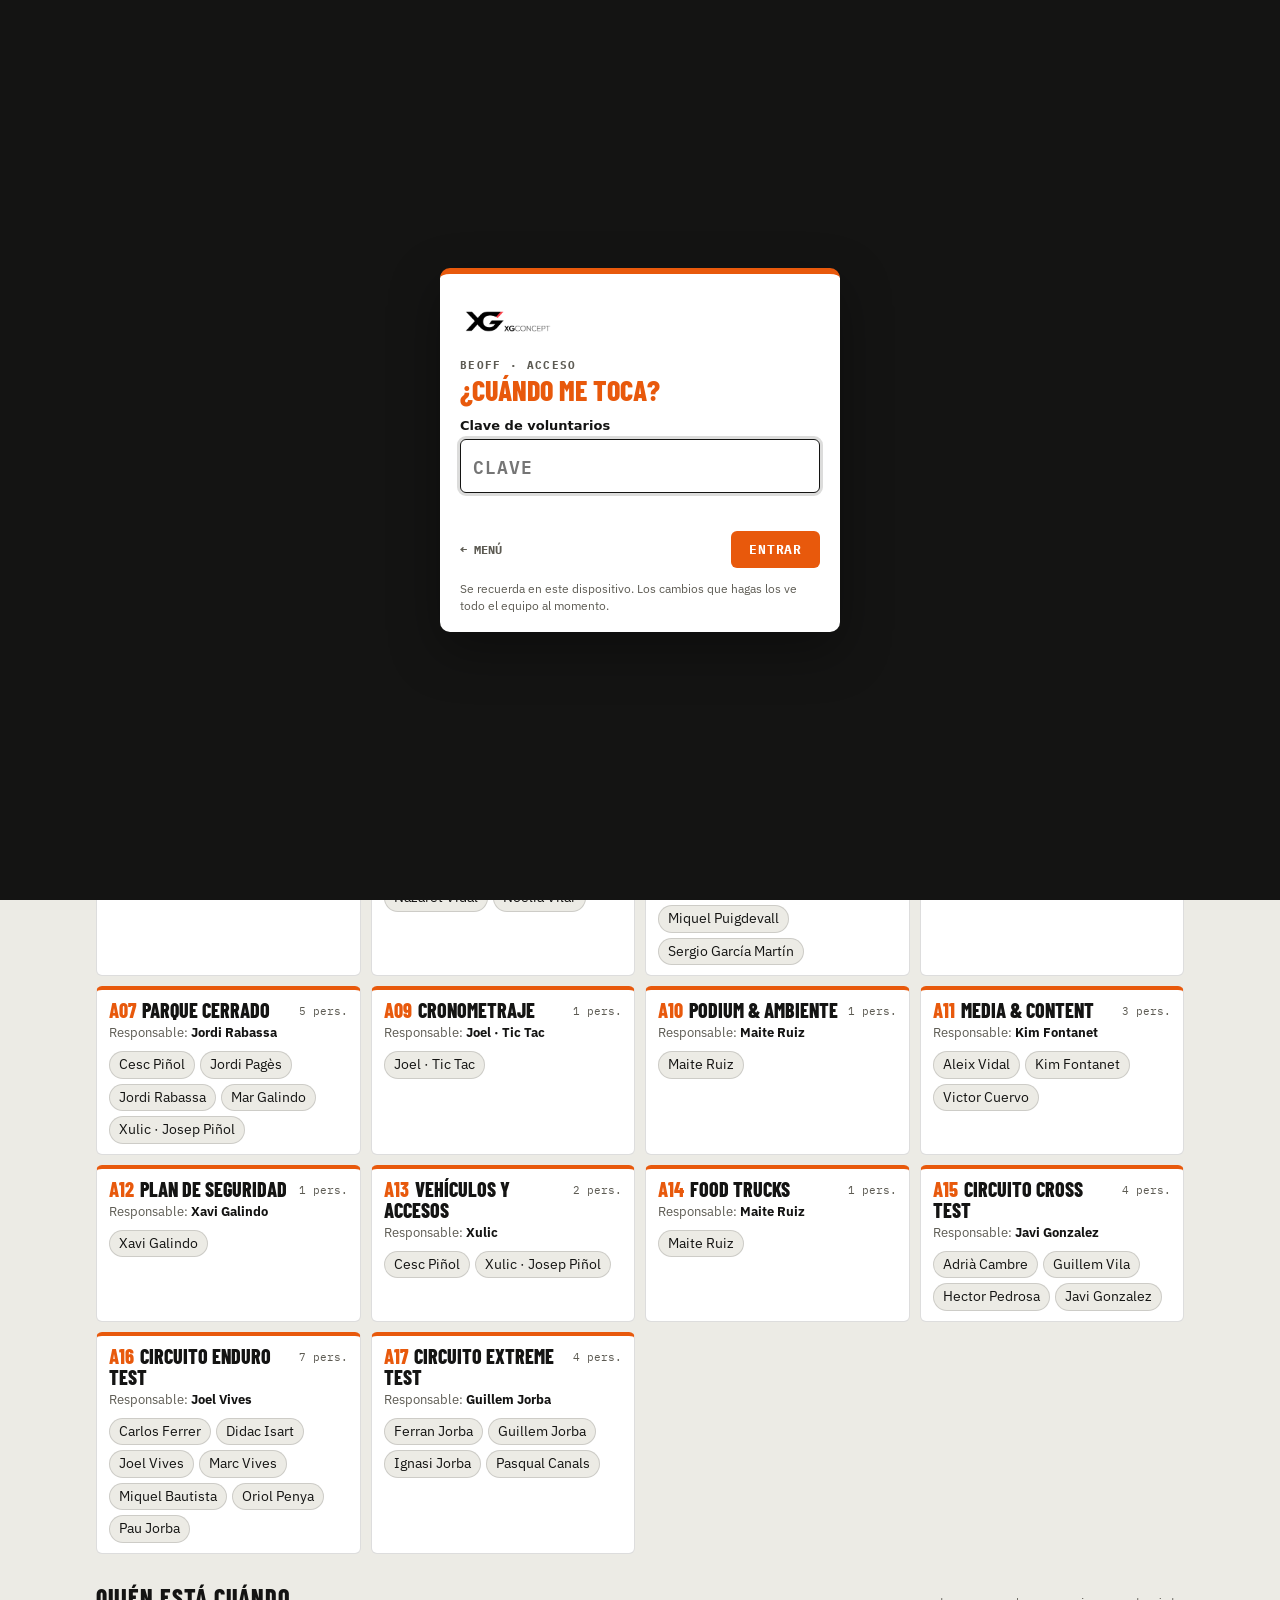
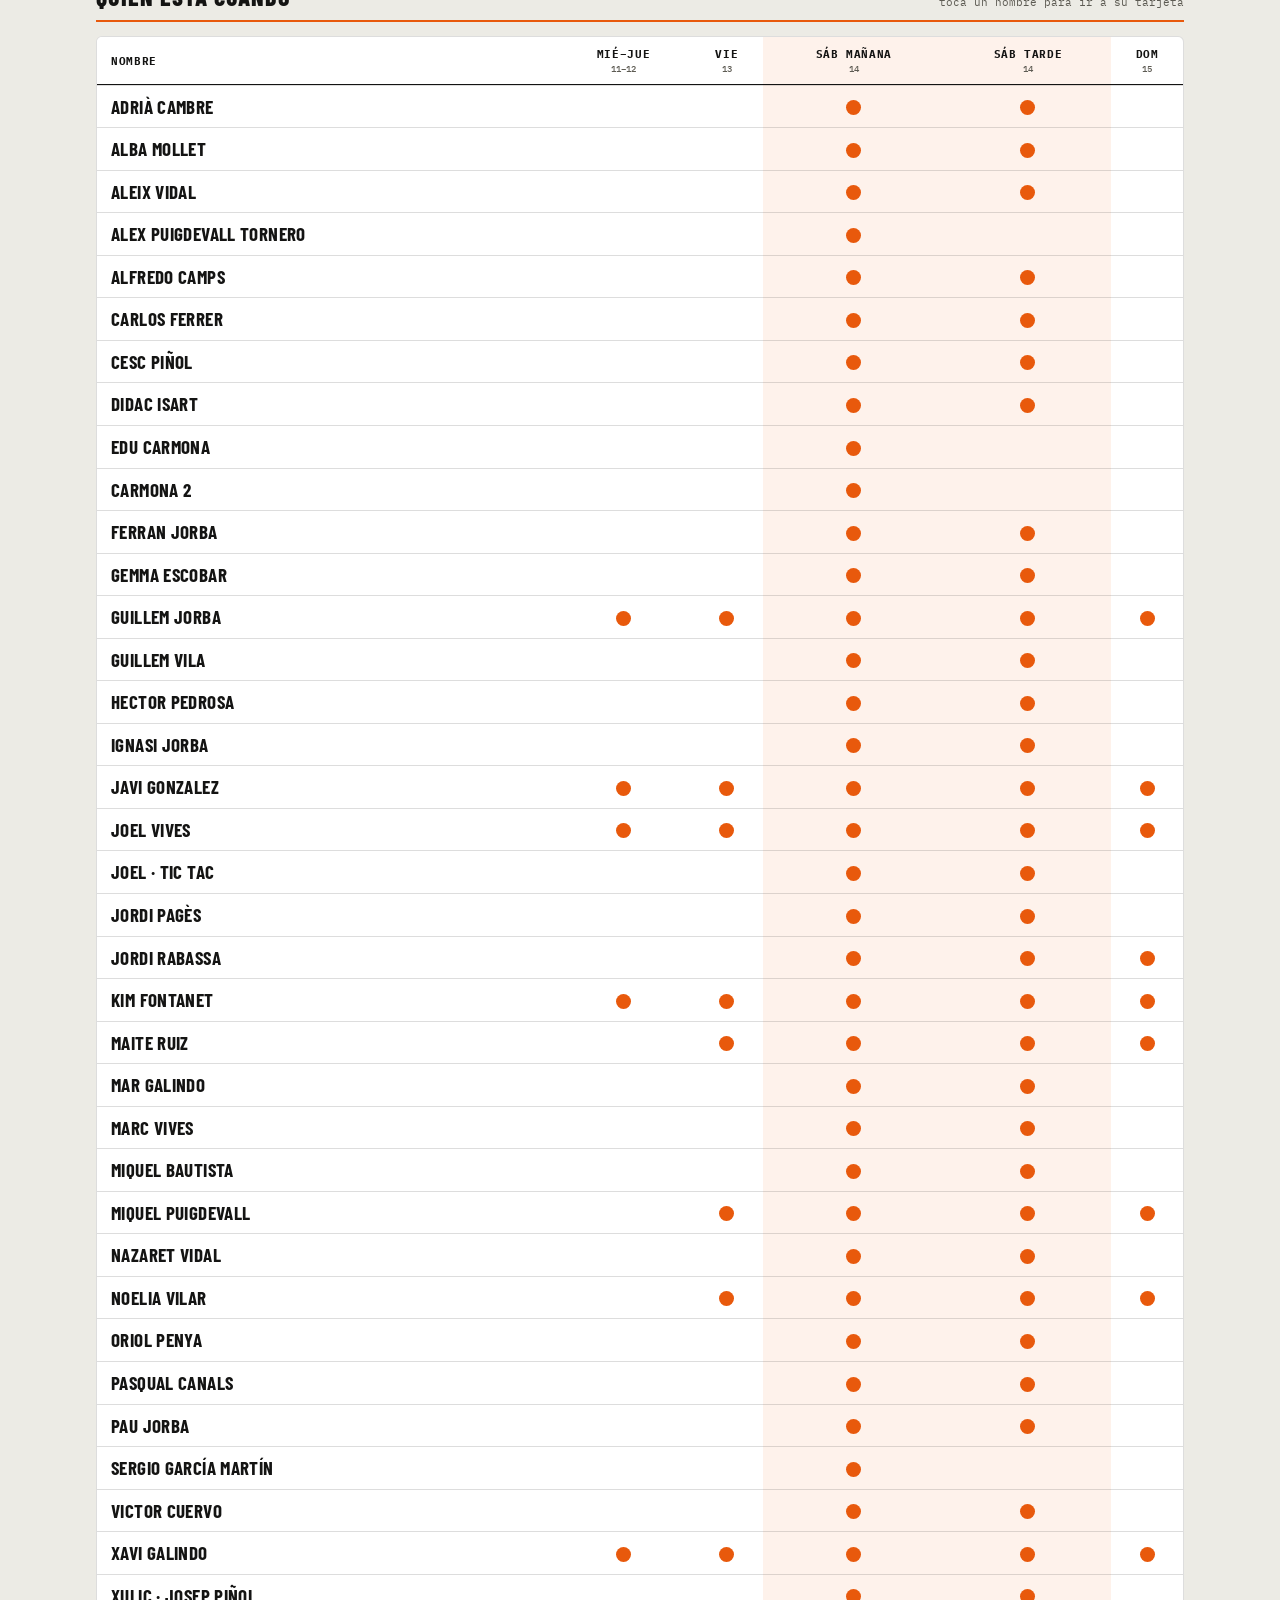
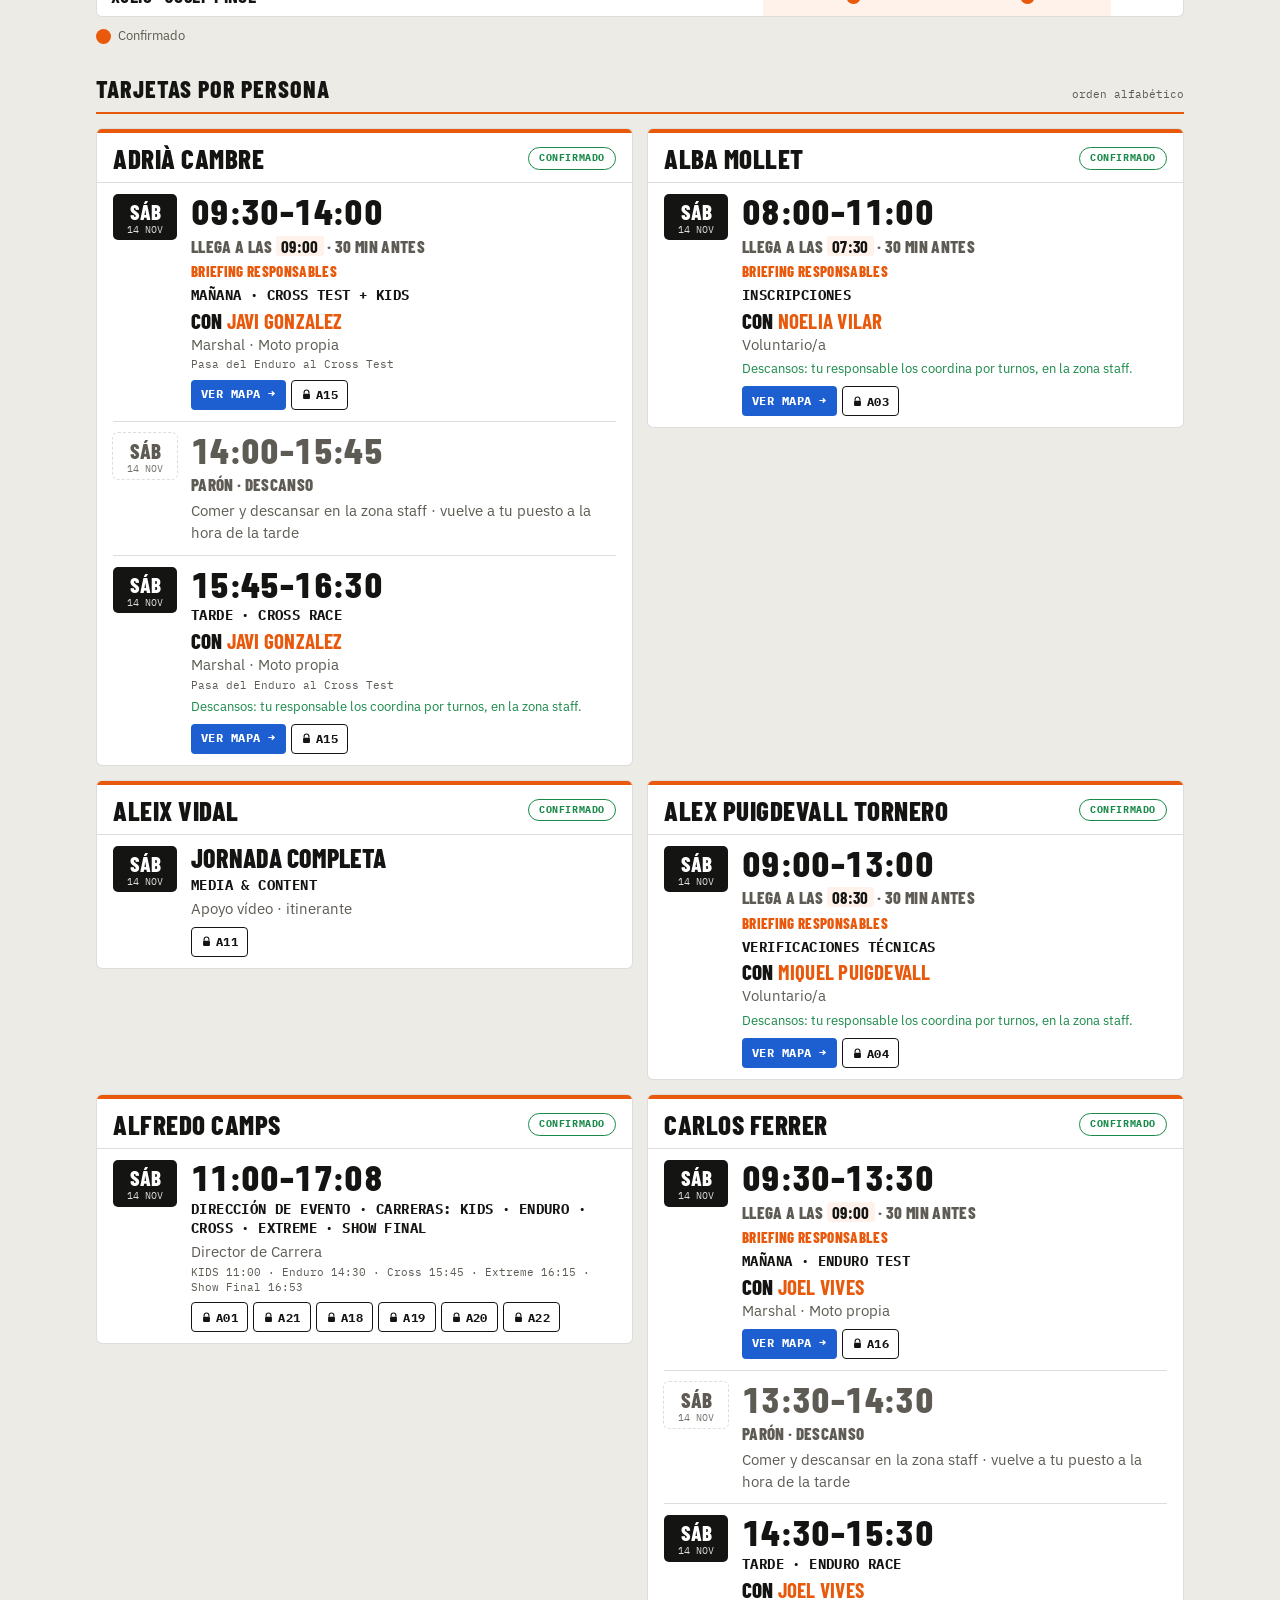
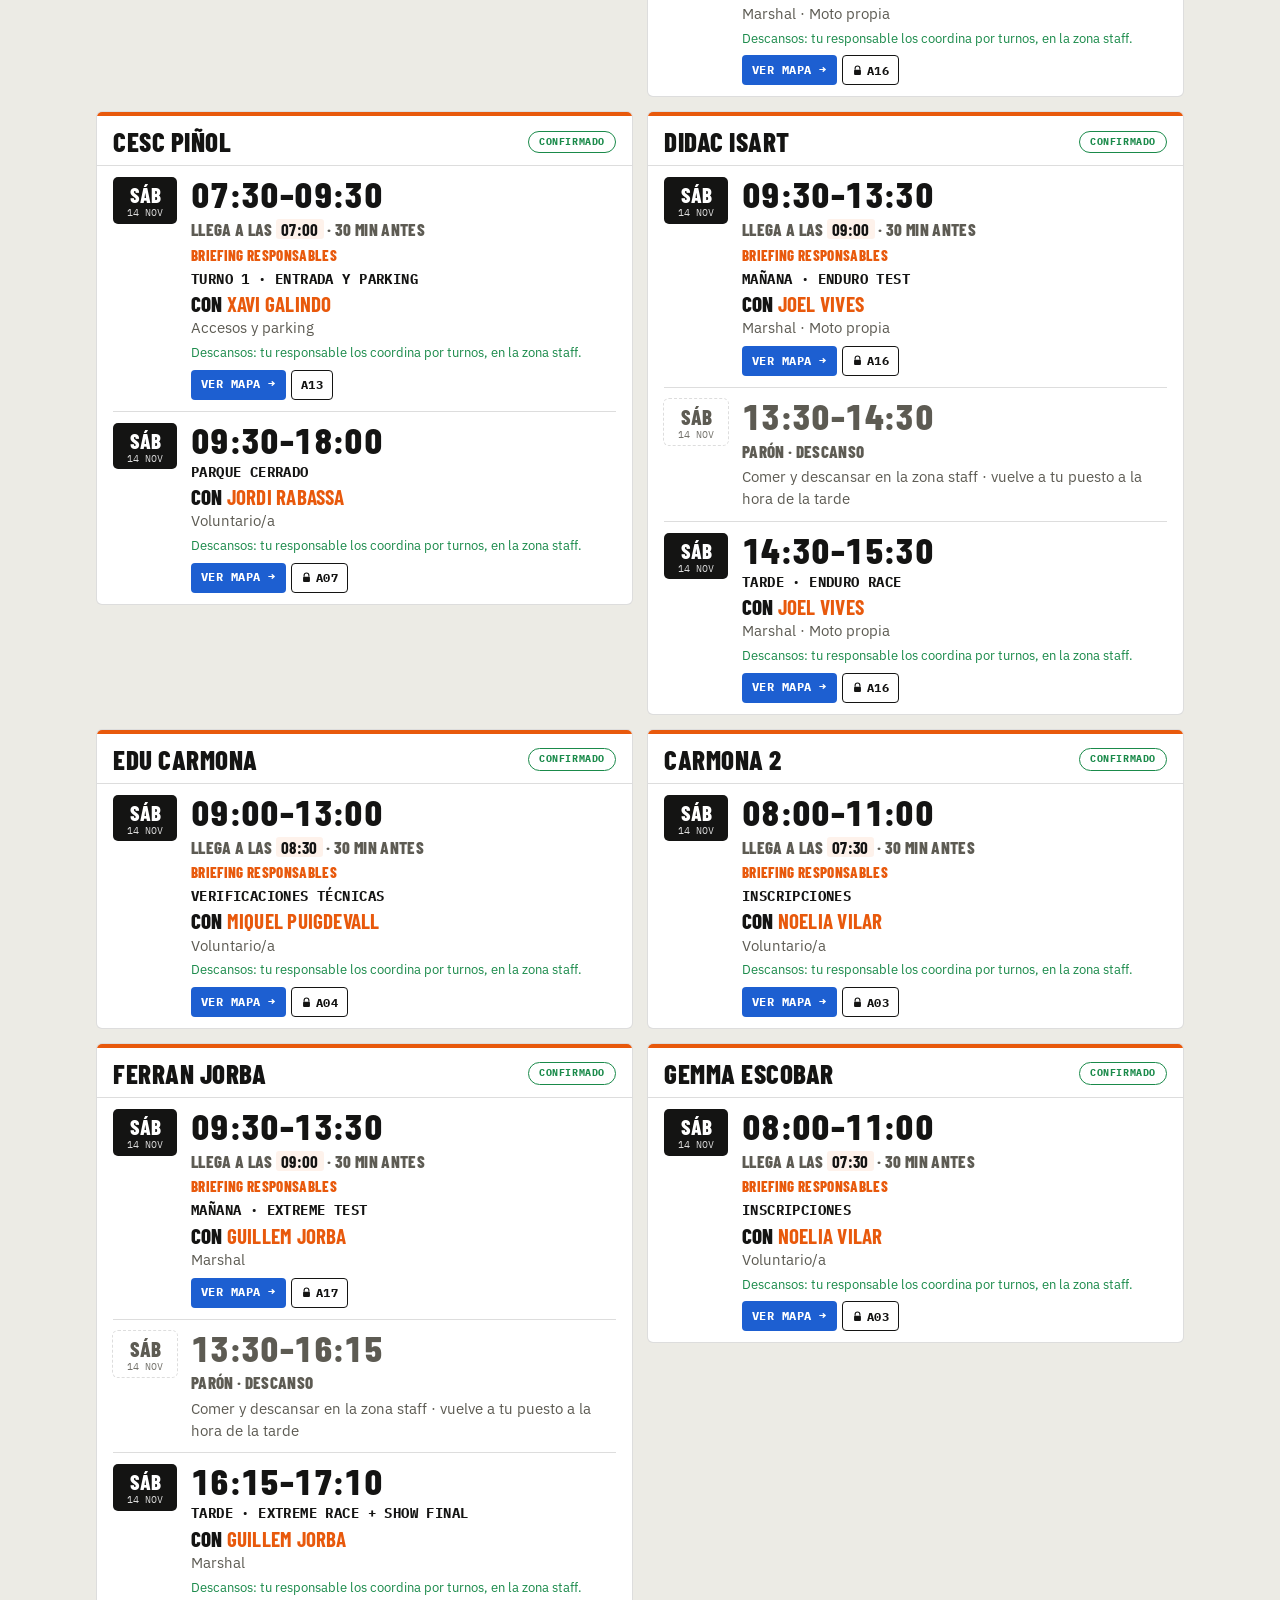
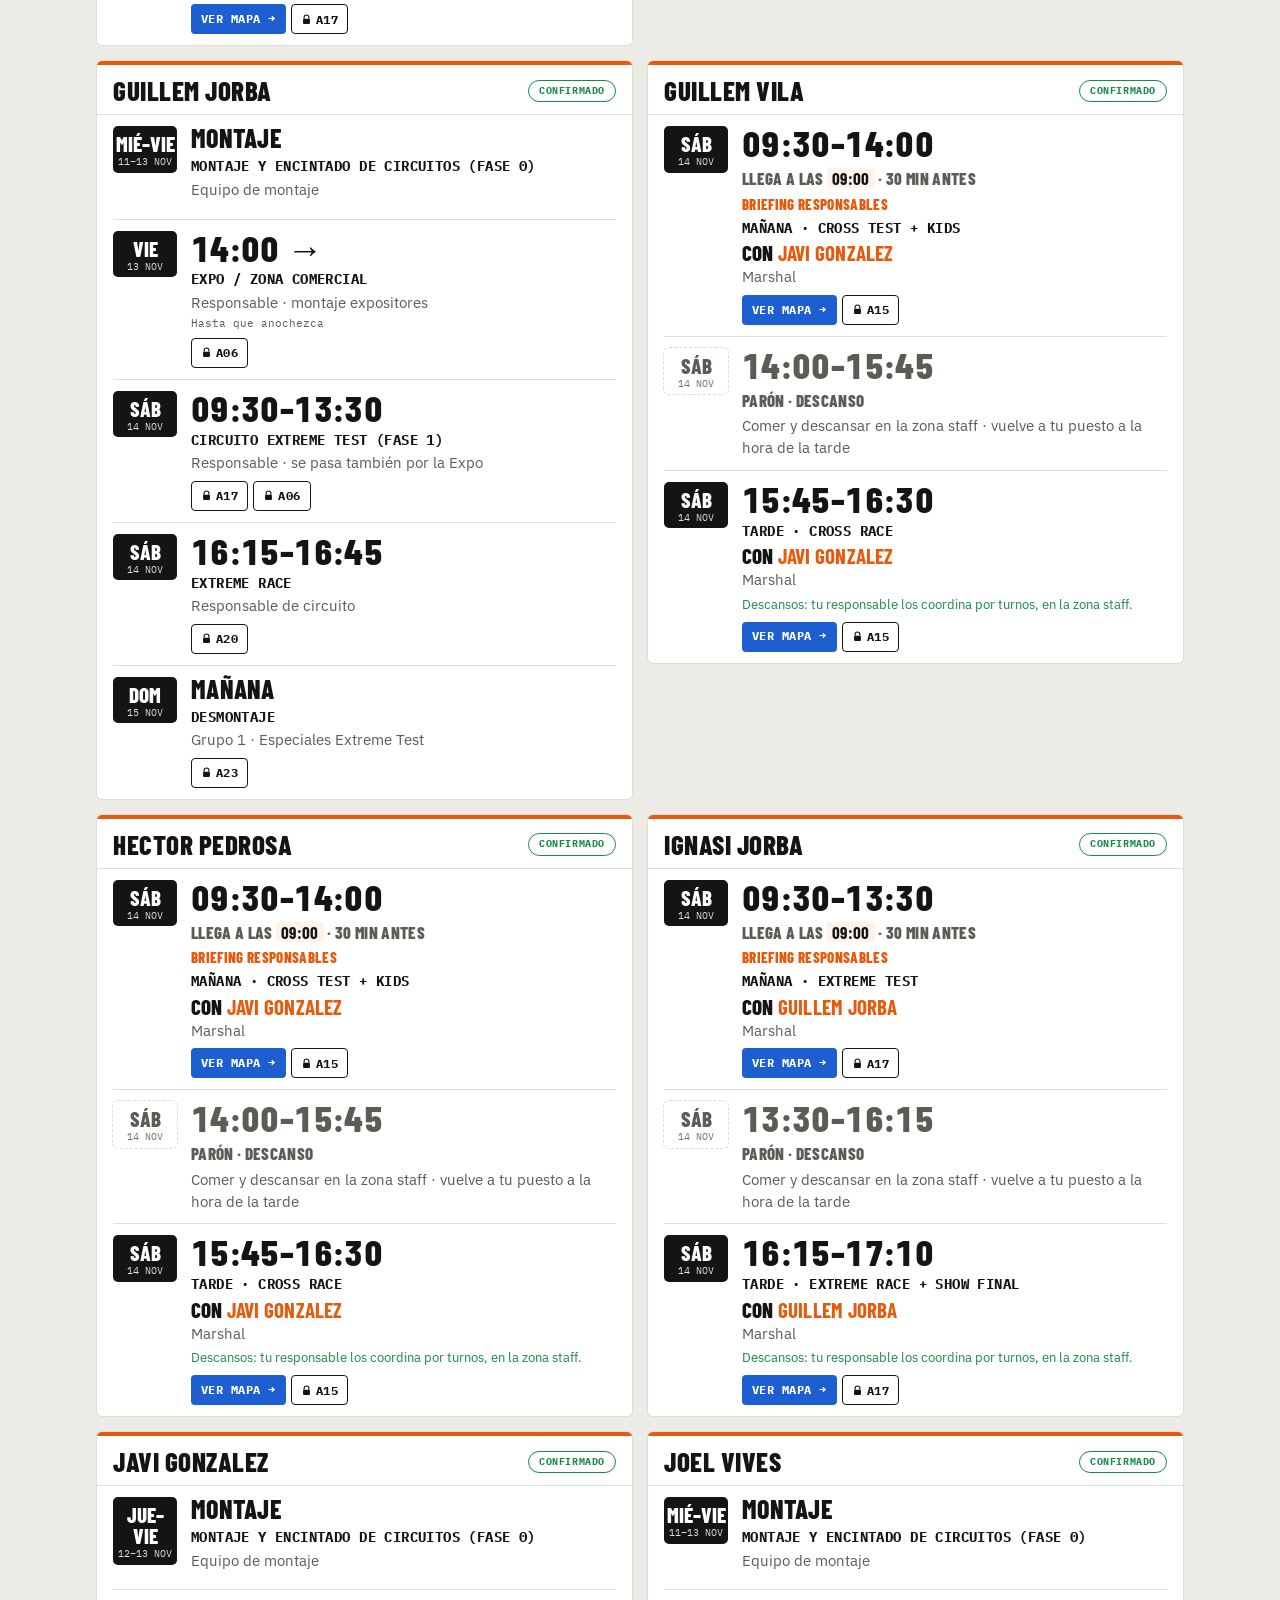
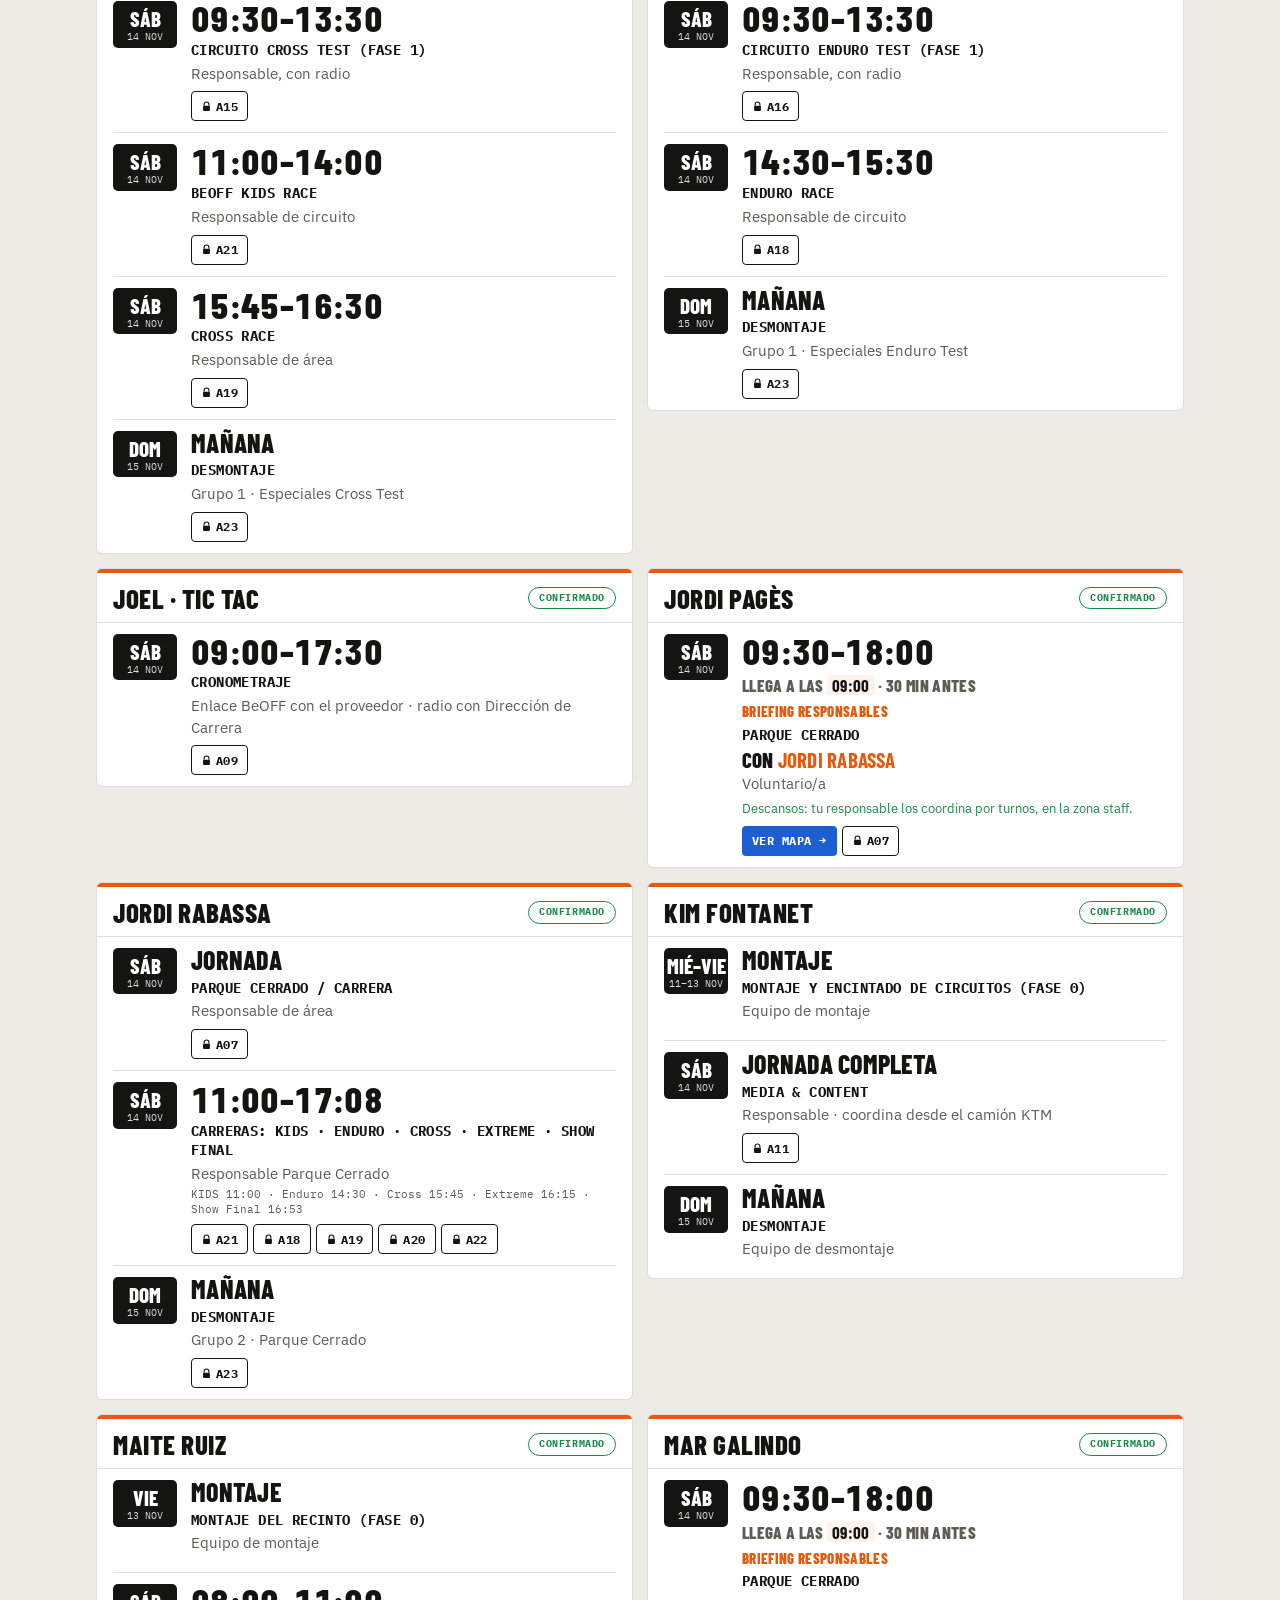
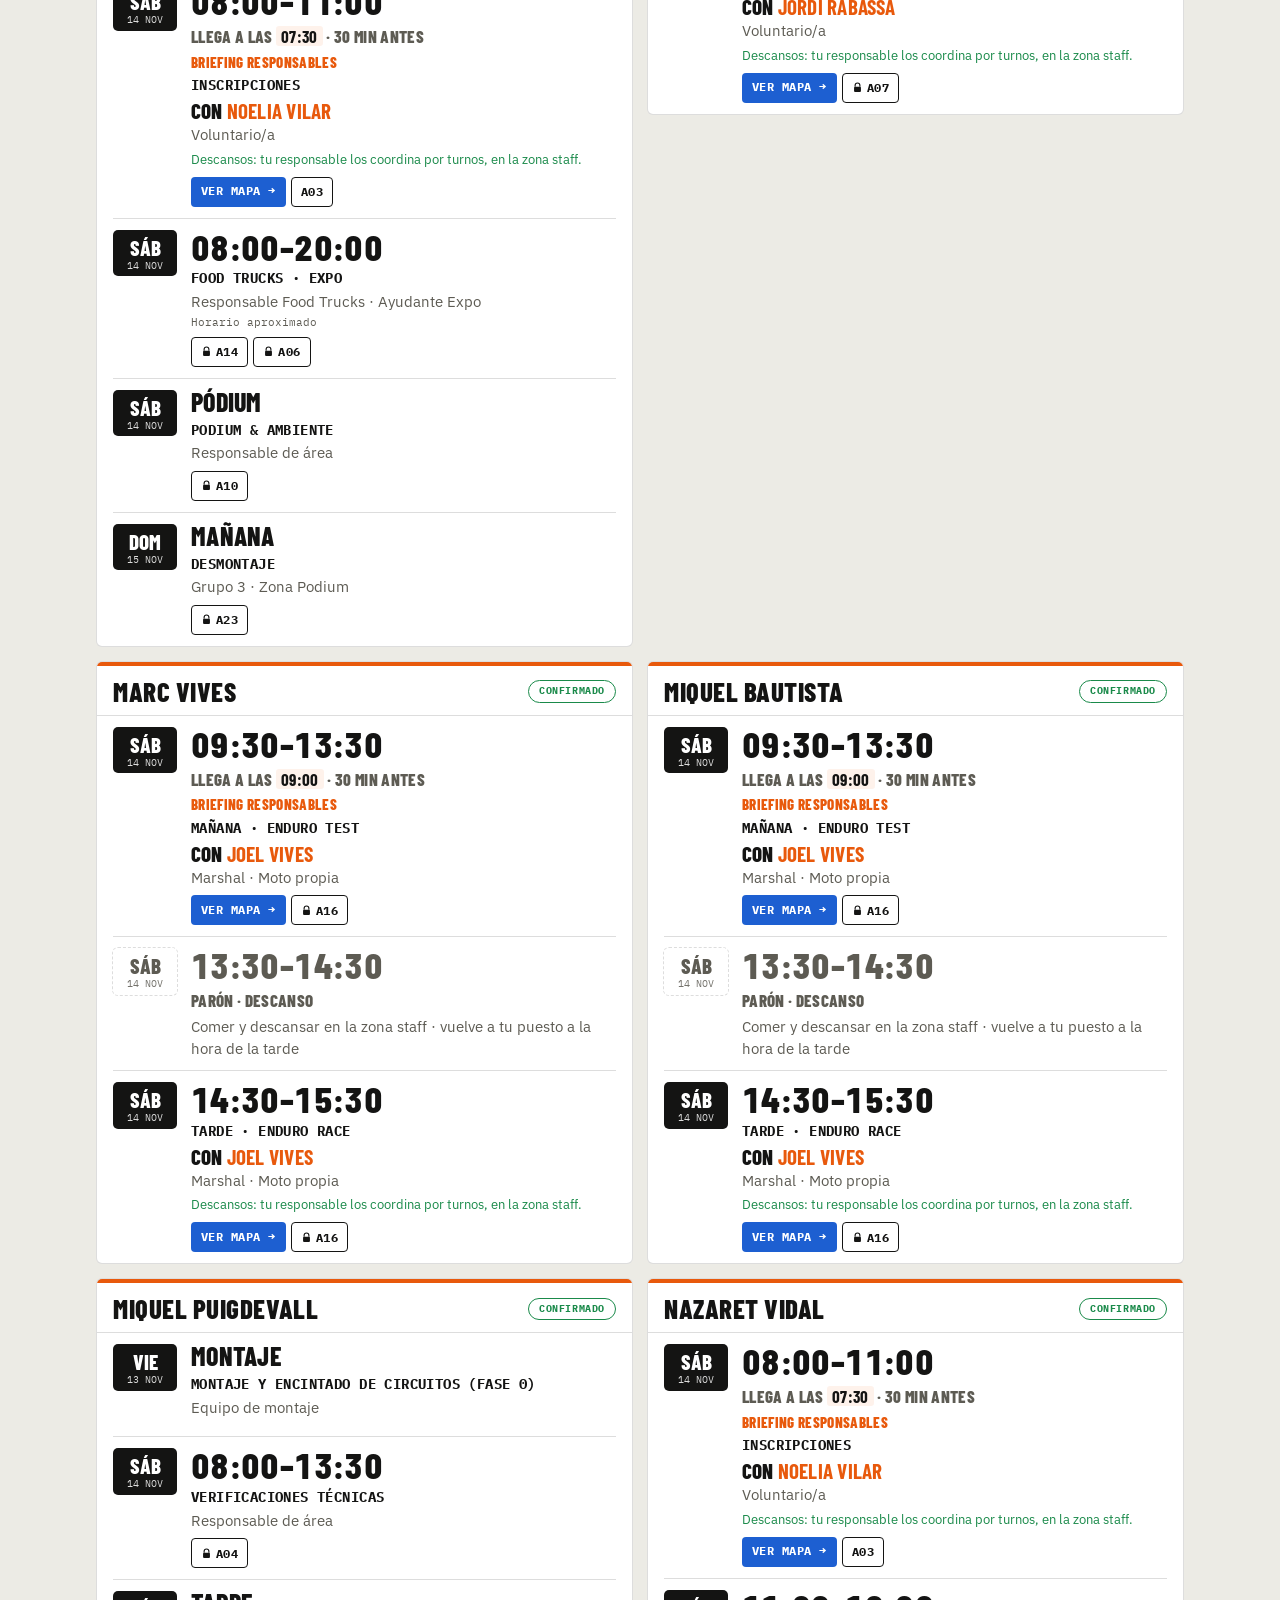
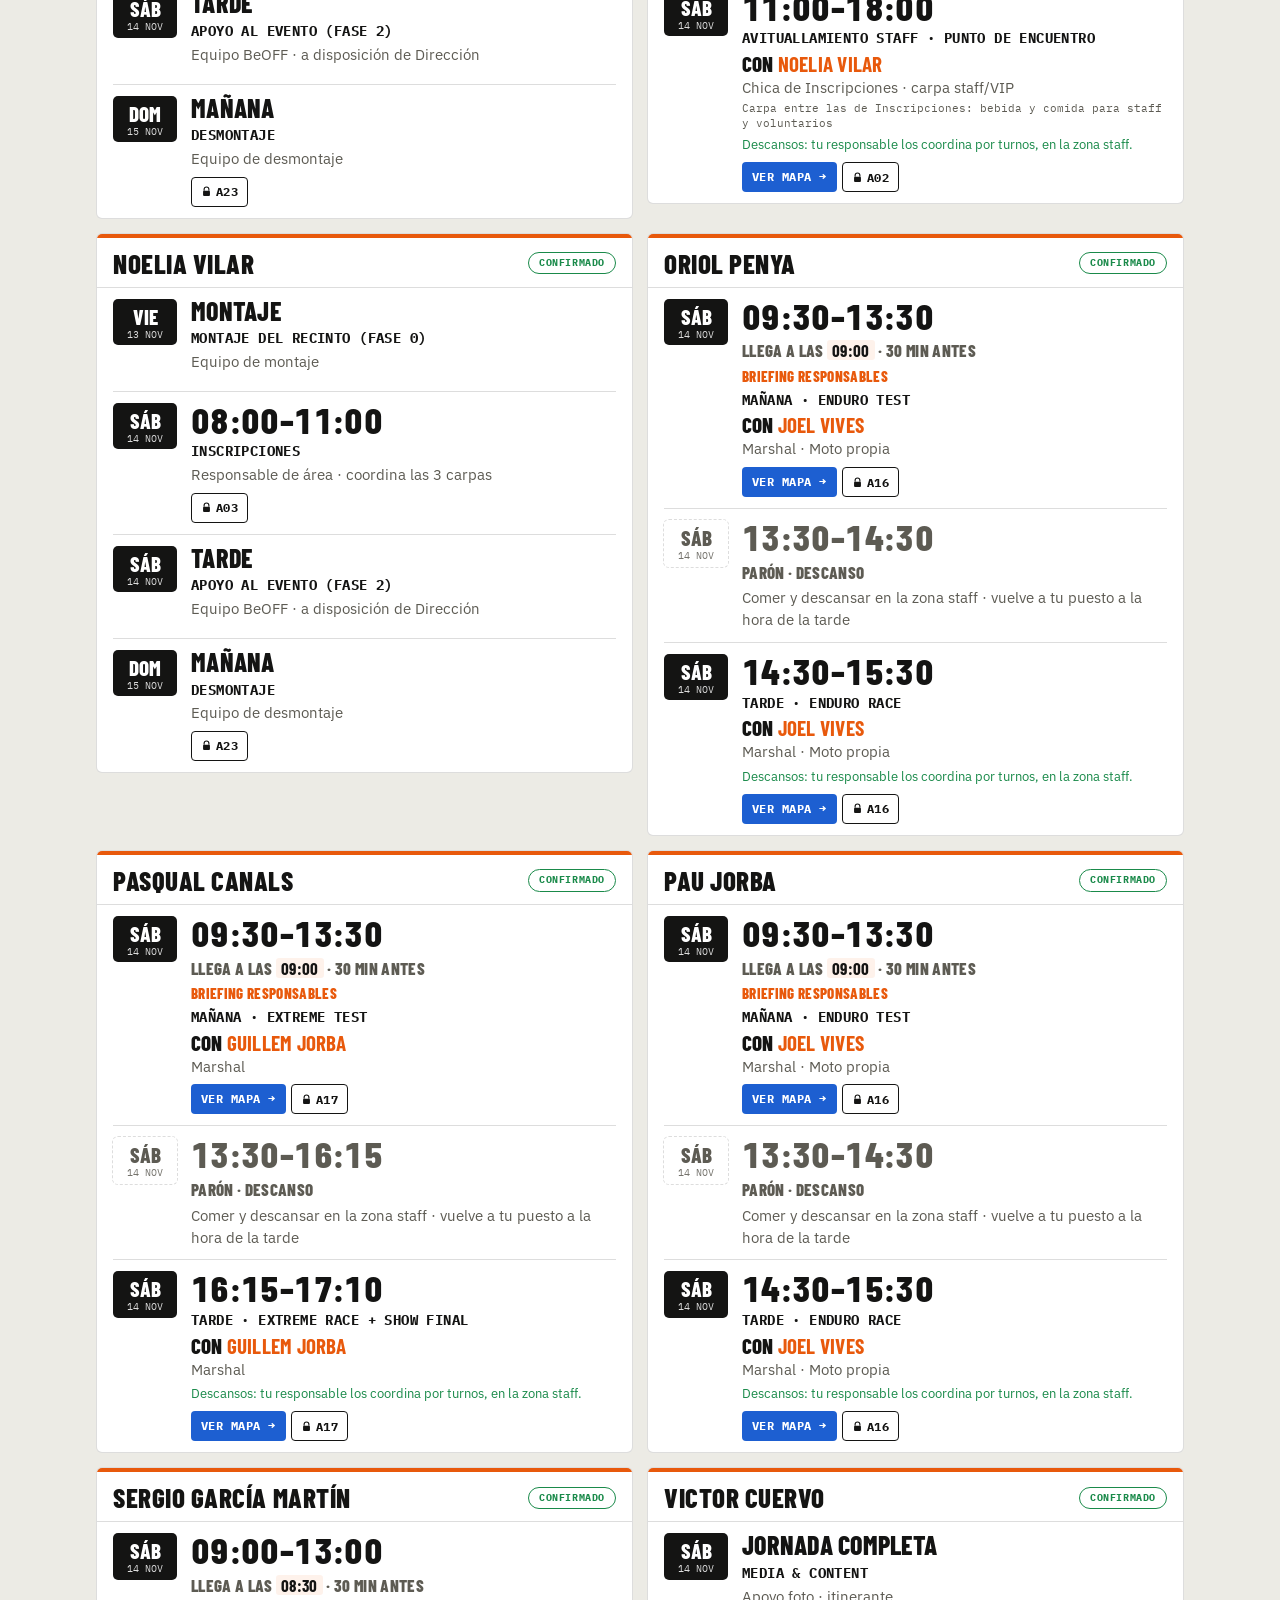
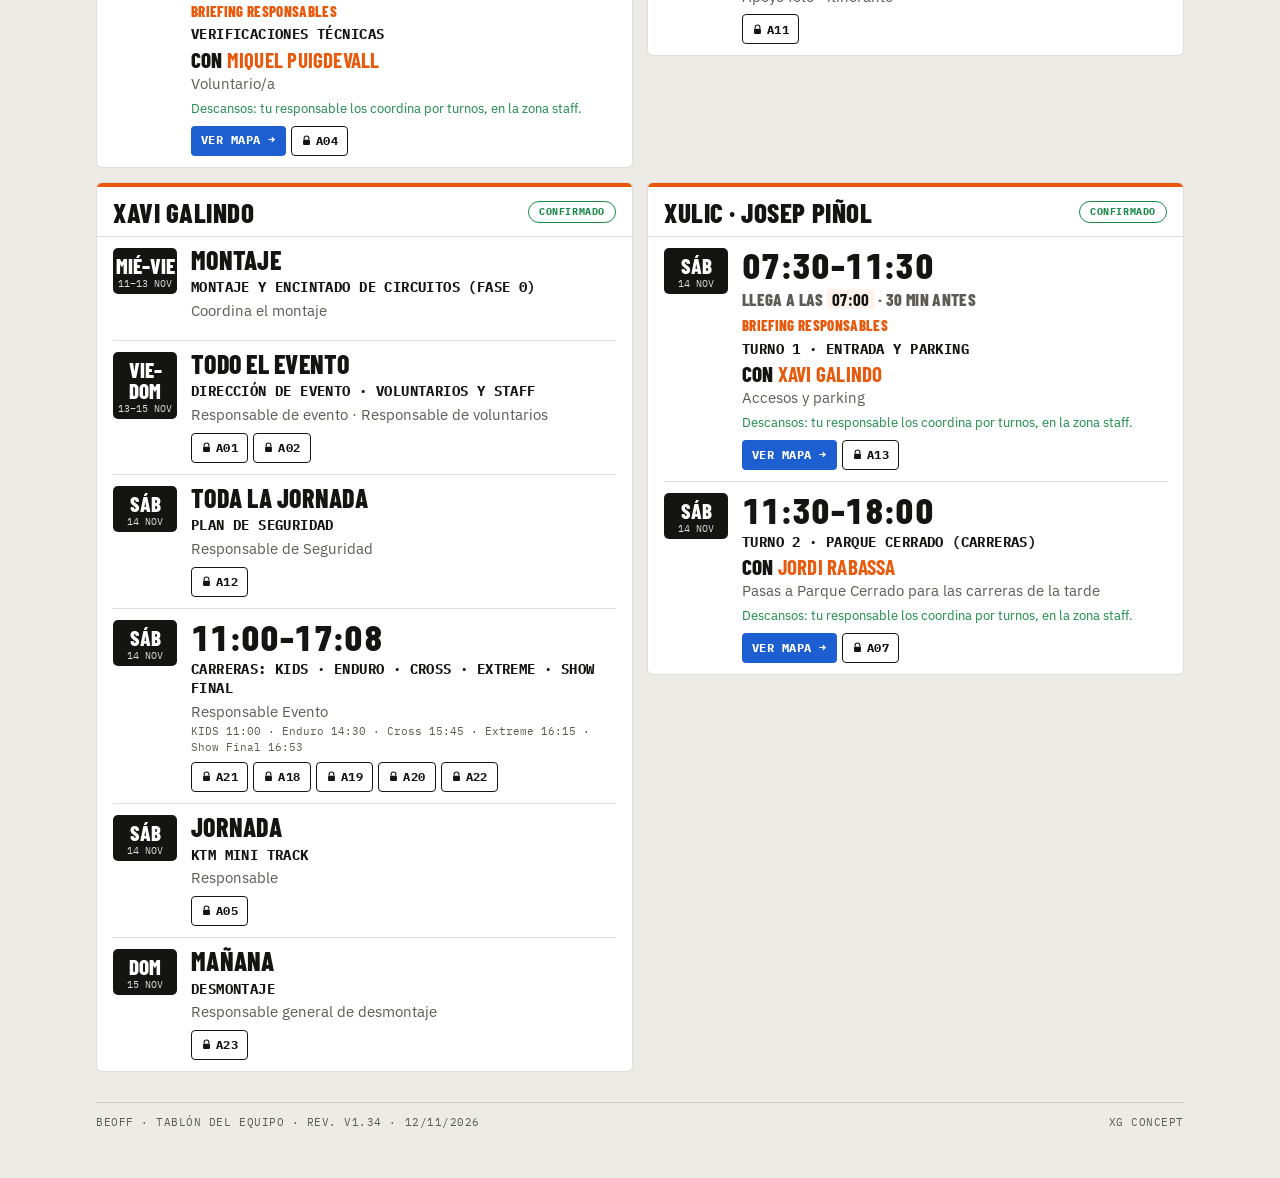
==== commit cb057f2e: "Cuándo me toca: Edu Carmona a A04; Nazaret y Maite a A03 (Nazaret sigue en A02); Cesc Piñol a A13 Ac" ====
--- a/cuando-me-toca/index.html
+++ b/cuando-me-toca/index.html
@@ -325,7 +325,9 @@
 <div class="wh"><span class="cg">Comer y descansar en la zona staff · vuelve a tu puesto a la hora de la tarde</span></div></li><li class="shift"><div class="dy"><b>Sáb</b><span>14 NOV</span></div>
 <div class="tm"><span class="time">14:30–15:30</span></div>
 <div class="wh"><span class="ar">Tarde · Enduro Race</span><span class="who">Con <b>Joel Vives</b></span><span class="cg">Marshal · Moto propia</span><span class="brk">Descansos: tu responsable los coordina por turnos, en la zona staff.</span><span class="lk"><a class="mapb" href="../mapa/">Ver mapa →</a><button type="button" class="pdf" data-code="A16" data-g="test"><svg class="lock" viewBox="0 0 16 16" aria-hidden="true"><path d="M4.5 7V5a3.5 3.5 0 0 1 7 0v2" fill="none" stroke="currentColor" stroke-width="1.6"/><rect x="3" y="7" width="10" height="7.5" rx="1.5" fill="currentColor"/></svg><span class="lbl">A16</span><span class="go" aria-hidden="true">↗</span></button></span></div></li></ol></article><article class="card" id="cesc-pinol" data-n="cesc pinol"><header><h3>Cesc Piñol</h3><span class="st ok">Confirmado</span></header><ol><li class="shift"><div class="dy"><b>Sáb</b><span>14 NOV</span></div>
-<div class="tm"><span class="time">09:30–18:00</span><span class="arr">Llega a las <b>09:00</b> · 30 min antes<i class="brf">Briefing responsables</i></span></div>
+<div class="tm"><span class="time">07:30–09:30</span><span class="arr">Llega a las <b>07:00</b> · 30 min antes<i class="brf">Briefing responsables</i></span></div>
+<div class="wh"><span class="ar">Turno 1 · Entrada y parking</span><span class="who">Con <b>Xavi Galindo</b></span><span class="cg">Accesos y parking</span><span class="brk">Descansos: tu responsable los coordina por turnos, en la zona staff.</span><span class="lk"><a class="mapb" href="../mapa/">Ver mapa →</a><button type="button" class="pdf" data-code="A13" data-g="direccion"><span class="lbl">A13</span><span class="go" aria-hidden="true">↗</span></button></span></div></li><li class="shift"><div class="dy"><b>Sáb</b><span>14 NOV</span></div>
+<div class="tm"><span class="time">09:30–18:00</span></div>
 <div class="wh"><span class="ar">Parque Cerrado</span><span class="who">Con <b>Jordi Rabassa</b></span><span class="cg">Voluntario/a</span><span class="brk">Descansos: tu responsable los coordina por turnos, en la zona staff.</span><span class="lk"><a class="mapb" href="../mapa/">Ver mapa →</a><button type="button" class="pdf" data-code="A07" data-g="pilotos"><svg class="lock" viewBox="0 0 16 16" aria-hidden="true"><path d="M4.5 7V5a3.5 3.5 0 0 1 7 0v2" fill="none" stroke="currentColor" stroke-width="1.6"/><rect x="3" y="7" width="10" height="7.5" rx="1.5" fill="currentColor"/></svg><span class="lbl">A07</span><span class="go" aria-hidden="true">↗</span></button></span></div></li></ol></article><article class="card" id="didac-isart" data-n="didac isart"><header><h3>Didac Isart</h3><span class="st ok">Confirmado</span></header><ol><li class="shift"><div class="dy"><b>Sáb</b><span>14 NOV</span></div>
 <div class="tm"><span class="time">09:30–13:30</span><span class="arr">Llega a las <b>09:00</b> · 30 min antes<i class="brf">Briefing responsables</i></span></div>
 <div class="wh"><span class="ar">Mañana · Enduro Test</span><span class="who">Con <b>Joel Vives</b></span><span class="cg">Marshal · Moto propia</span><span class="lk"><a class="mapb" href="../mapa/">Ver mapa →</a><button type="button" class="pdf" data-code="A16" data-g="test"><svg class="lock" viewBox="0 0 16 16" aria-hidden="true"><path d="M4.5 7V5a3.5 3.5 0 0 1 7 0v2" fill="none" stroke="currentColor" stroke-width="1.6"/><rect x="3" y="7" width="10" height="7.5" rx="1.5" fill="currentColor"/></svg><span class="lbl">A16</span><span class="go" aria-hidden="true">↗</span></button></span></div></li><li class="shift paron"><div class="dy"><b>Sáb</b><span>14 NOV</span></div>
@@ -333,8 +335,8 @@
 <div class="wh"><span class="cg">Comer y descansar en la zona staff · vuelve a tu puesto a la hora de la tarde</span></div></li><li class="shift"><div class="dy"><b>Sáb</b><span>14 NOV</span></div>
 <div class="tm"><span class="time">14:30–15:30</span></div>
 <div class="wh"><span class="ar">Tarde · Enduro Race</span><span class="who">Con <b>Joel Vives</b></span><span class="cg">Marshal · Moto propia</span><span class="brk">Descansos: tu responsable los coordina por turnos, en la zona staff.</span><span class="lk"><a class="mapb" href="../mapa/">Ver mapa →</a><button type="button" class="pdf" data-code="A16" data-g="test"><svg class="lock" viewBox="0 0 16 16" aria-hidden="true"><path d="M4.5 7V5a3.5 3.5 0 0 1 7 0v2" fill="none" stroke="currentColor" stroke-width="1.6"/><rect x="3" y="7" width="10" height="7.5" rx="1.5" fill="currentColor"/></svg><span class="lbl">A16</span><span class="go" aria-hidden="true">↗</span></button></span></div></li></ol></article><article class="card" id="edu-carmona" data-n="edu carmona"><header><h3>Edu Carmona</h3><span class="st ok">Confirmado</span></header><ol><li class="shift"><div class="dy"><b>Sáb</b><span>14 NOV</span></div>
-<div class="tm"><span class="time">08:00–11:00</span><span class="arr">Llega a las <b>07:30</b> · 30 min antes<i class="brf">Briefing responsables</i></span></div>
-<div class="wh"><span class="ar">Inscripciones</span><span class="who">Con <b>Noelia Vilar</b></span><span class="cg">Voluntario/a</span><span class="brk">Descansos: tu responsable los coordina por turnos, en la zona staff.</span><span class="lk"><a class="mapb" href="../mapa/">Ver mapa →</a><button type="button" class="pdf" data-code="A03" data-g="pilotos"><svg class="lock" viewBox="0 0 16 16" aria-hidden="true"><path d="M4.5 7V5a3.5 3.5 0 0 1 7 0v2" fill="none" stroke="currentColor" stroke-width="1.6"/><rect x="3" y="7" width="10" height="7.5" rx="1.5" fill="currentColor"/></svg><span class="lbl">A03</span><span class="go" aria-hidden="true">↗</span></button></span></div></li></ol></article><article class="card" id="carmona-2" data-n="carmona 2"><header><h3>Carmona 2</h3><span class="st ok">Confirmado</span></header><ol><li class="shift"><div class="dy"><b>Sáb</b><span>14 NOV</span></div>
+<div class="tm"><span class="time">09:00–13:00</span><span class="arr">Llega a las <b>08:30</b> · 30 min antes<i class="brf">Briefing responsables</i></span></div>
+<div class="wh"><span class="ar">Verificaciones Técnicas</span><span class="who">Con <b>Miquel Puigdevall</b></span><span class="cg">Voluntario/a</span><span class="brk">Descansos: tu responsable los coordina por turnos, en la zona staff.</span><span class="lk"><a class="mapb" href="../mapa/">Ver mapa →</a><button type="button" class="pdf" data-code="A04" data-g="pilotos"><svg class="lock" viewBox="0 0 16 16" aria-hidden="true"><path d="M4.5 7V5a3.5 3.5 0 0 1 7 0v2" fill="none" stroke="currentColor" stroke-width="1.6"/><rect x="3" y="7" width="10" height="7.5" rx="1.5" fill="currentColor"/></svg><span class="lbl">A04</span><span class="go" aria-hidden="true">↗</span></button></span></div></li></ol></article><article class="card" id="carmona-2" data-n="carmona 2"><header><h3>Carmona 2</h3><span class="st ok">Confirmado</span></header><ol><li class="shift"><div class="dy"><b>Sáb</b><span>14 NOV</span></div>
 <div class="tm"><span class="time">08:00–11:00</span><span class="arr">Llega a las <b>07:30</b> · 30 min antes<i class="brf">Briefing responsables</i></span></div>
 <div class="wh"><span class="ar">Inscripciones</span><span class="who">Con <b>Noelia Vilar</b></span><span class="cg">Voluntario/a</span><span class="brk">Descansos: tu responsable los coordina por turnos, en la zona staff.</span><span class="lk"><a class="mapb" href="../mapa/">Ver mapa →</a><button type="button" class="pdf" data-code="A03" data-g="pilotos"><svg class="lock" viewBox="0 0 16 16" aria-hidden="true"><path d="M4.5 7V5a3.5 3.5 0 0 1 7 0v2" fill="none" stroke="currentColor" stroke-width="1.6"/><rect x="3" y="7" width="10" height="7.5" rx="1.5" fill="currentColor"/></svg><span class="lbl">A03</span><span class="go" aria-hidden="true">↗</span></button></span></div></li></ol></article><article class="card" id="ferran-jorba" data-n="ferran jorba"><header><h3>Ferran Jorba</h3><span class="st ok">Confirmado</span></header><ol><li class="shift"><div class="dy"><b>Sáb</b><span>14 NOV</span></div>
 <div class="tm"><span class="time">09:30–13:30</span><span class="arr">Llega a las <b>09:00</b> · 30 min antes<i class="brf">Briefing responsables</i></span></div>
@@ -409,6 +411,8 @@
 <div class="wh"><span class="ar">Desmontaje</span><span class="cg">Equipo de desmontaje</span><span class="lk"></span></div></li></ol></article><article class="card" id="maite-ruiz" data-n="maite ruiz"><header><h3>Maite Ruiz</h3><span class="st ok">Confirmado</span></header><ol><li class="shift"><div class="dy"><b>Vie</b><span>13 NOV</span></div>
 <div class="tm"><span class="time word">Montaje</span></div>
 <div class="wh"><span class="ar">Montaje del recinto (Fase 0)</span><span class="cg">Equipo de montaje</span><span class="lk"></span></div></li><li class="shift"><div class="dy"><b>Sáb</b><span>14 NOV</span></div>
+<div class="tm"><span class="time">08:00–11:00</span><span class="arr">Llega a las <b>07:30</b> · 30 min antes<i class="brf">Briefing responsables</i></span></div>
+<div class="wh"><span class="ar">Inscripciones</span><span class="who">Con <b>Noelia Vilar</b></span><span class="cg">Voluntario/a</span><span class="brk">Descansos: tu responsable los coordina por turnos, en la zona staff.</span><span class="lk"><a class="mapb" href="../mapa/">Ver mapa →</a><button type="button" class="pdf" data-code="A03" data-g="pilotos"><span class="lbl">A03</span><span class="go" aria-hidden="true">↗</span></button></span></div></li><li class="shift"><div class="dy"><b>Sáb</b><span>14 NOV</span></div>
 <div class="tm"><span class="time">08:00–20:00</span></div>
 <div class="wh"><span class="ar">Food Trucks · Expo</span><span class="cg">Responsable Food Trucks · Ayudante Expo </span><span class="note">Horario aproximado</span><span class="lk"><button type="button" class="pdf" data-code="A14" data-g="ambiente"><svg class="lock" viewBox="0 0 16 16" aria-hidden="true"><path d="M4.5 7V5a3.5 3.5 0 0 1 7 0v2" fill="none" stroke="currentColor" stroke-width="1.6"/><rect x="3" y="7" width="10" height="7.5" rx="1.5" fill="currentColor"/></svg><span class="lbl">A14</span><span class="go" aria-hidden="true">↗</span></button><button type="button" class="pdf" data-code="A06" data-g="ambiente"><svg class="lock" viewBox="0 0 16 16" aria-hidden="true"><path d="M4.5 7V5a3.5 3.5 0 0 1 7 0v2" fill="none" stroke="currentColor" stroke-width="1.6"/><rect x="3" y="7" width="10" height="7.5" rx="1.5" fill="currentColor"/></svg><span class="lbl">A06</span><span class="go" aria-hidden="true">↗</span></button></span></div></li><li class="shift"><div class="dy"><b>Sáb</b><span>14 NOV</span></div>
 <div class="tm"><span class="time word">Pódium</span></div>
@@ -437,7 +441,9 @@
 <div class="wh"><span class="ar">Apoyo al evento (Fase 2)</span><span class="cg">Equipo BeOFF · a disposición de Dirección</span><span class="lk"></span></div></li><li class="shift"><div class="dy"><b>Dom</b><span>15 NOV</span></div>
 <div class="tm"><span class="time word">Mañana</span></div>
 <div class="wh"><span class="ar">Desmontaje</span><span class="cg">Equipo de desmontaje</span><span class="lk"><button type="button" class="pdf" data-code="A23" data-g="cierre"><svg class="lock" viewBox="0 0 16 16" aria-hidden="true"><path d="M4.5 7V5a3.5 3.5 0 0 1 7 0v2" fill="none" stroke="currentColor" stroke-width="1.6"/><rect x="3" y="7" width="10" height="7.5" rx="1.5" fill="currentColor"/></svg><span class="lbl">A23</span><span class="go" aria-hidden="true">↗</span></button></span></div></li></ol></article><article class="card" id="nazaret-vidal" data-n="nazaret vidal"><header><h3>Nazaret Vidal</h3><span class="st ok">Confirmado</span></header><ol><li class="shift"><div class="dy"><b>Sáb</b><span>14 NOV</span></div>
-<div class="tm"><span class="time">08:00–18:00</span><span class="arr">Llega a las <b>07:30</b> · 30 min antes<i class="brf">Briefing responsables</i></span></div>
+<div class="tm"><span class="time">08:00–11:00</span><span class="arr">Llega a las <b>07:30</b> · 30 min antes<i class="brf">Briefing responsables</i></span></div>
+<div class="wh"><span class="ar">Inscripciones</span><span class="who">Con <b>Noelia Vilar</b></span><span class="cg">Voluntario/a</span><span class="brk">Descansos: tu responsable los coordina por turnos, en la zona staff.</span><span class="lk"><a class="mapb" href="../mapa/">Ver mapa →</a><button type="button" class="pdf" data-code="A03" data-g="pilotos"><span class="lbl">A03</span><span class="go" aria-hidden="true">↗</span></button></span></div></li><li class="shift"><div class="dy"><b>Sáb</b><span>14 NOV</span></div>
+<div class="tm"><span class="time">11:00–18:00</span></div>
 <div class="wh"><span class="ar">Avituallamiento staff · Punto de encuentro</span><span class="who">Con <b>Noelia Vilar</b></span><span class="cg">Chica de Inscripciones · carpa staff/VIP</span><span class="note">Carpa entre las de Inscripciones: bebida y comida para staff y voluntarios</span><span class="brk">Descansos: tu responsable los coordina por turnos, en la zona staff.</span><span class="lk"><a class="mapb" href="../mapa/">Ver mapa →</a><button type="button" class="pdf" data-code="A02" data-g="direccion"><svg class="lock" viewBox="0 0 16 16" aria-hidden="true"><path d="M4.5 7V5a3.5 3.5 0 0 1 7 0v2" fill="none" stroke="currentColor" stroke-width="1.6"/><rect x="3" y="7" width="10" height="7.5" rx="1.5" fill="currentColor"/></svg><span class="lbl">A02</span><span class="go" aria-hidden="true">↗</span></button></span></div></li></ol></article><article class="card" id="noelia-vilar" data-n="noelia vilar"><header><h3>Noelia Vilar</h3><span class="st ok">Confirmado</span></header><ol><li class="shift"><div class="dy"><b>Vie</b><span>13 NOV</span></div>
 <div class="tm"><span class="time word">Montaje</span></div>
 <div class="wh"><span class="ar">Montaje del recinto (Fase 0)</span><span class="cg">Equipo de montaje</span><span class="lk"></span></div></li><li class="shift"><div class="dy"><b>Sáb</b><span>14 NOV</span></div>
